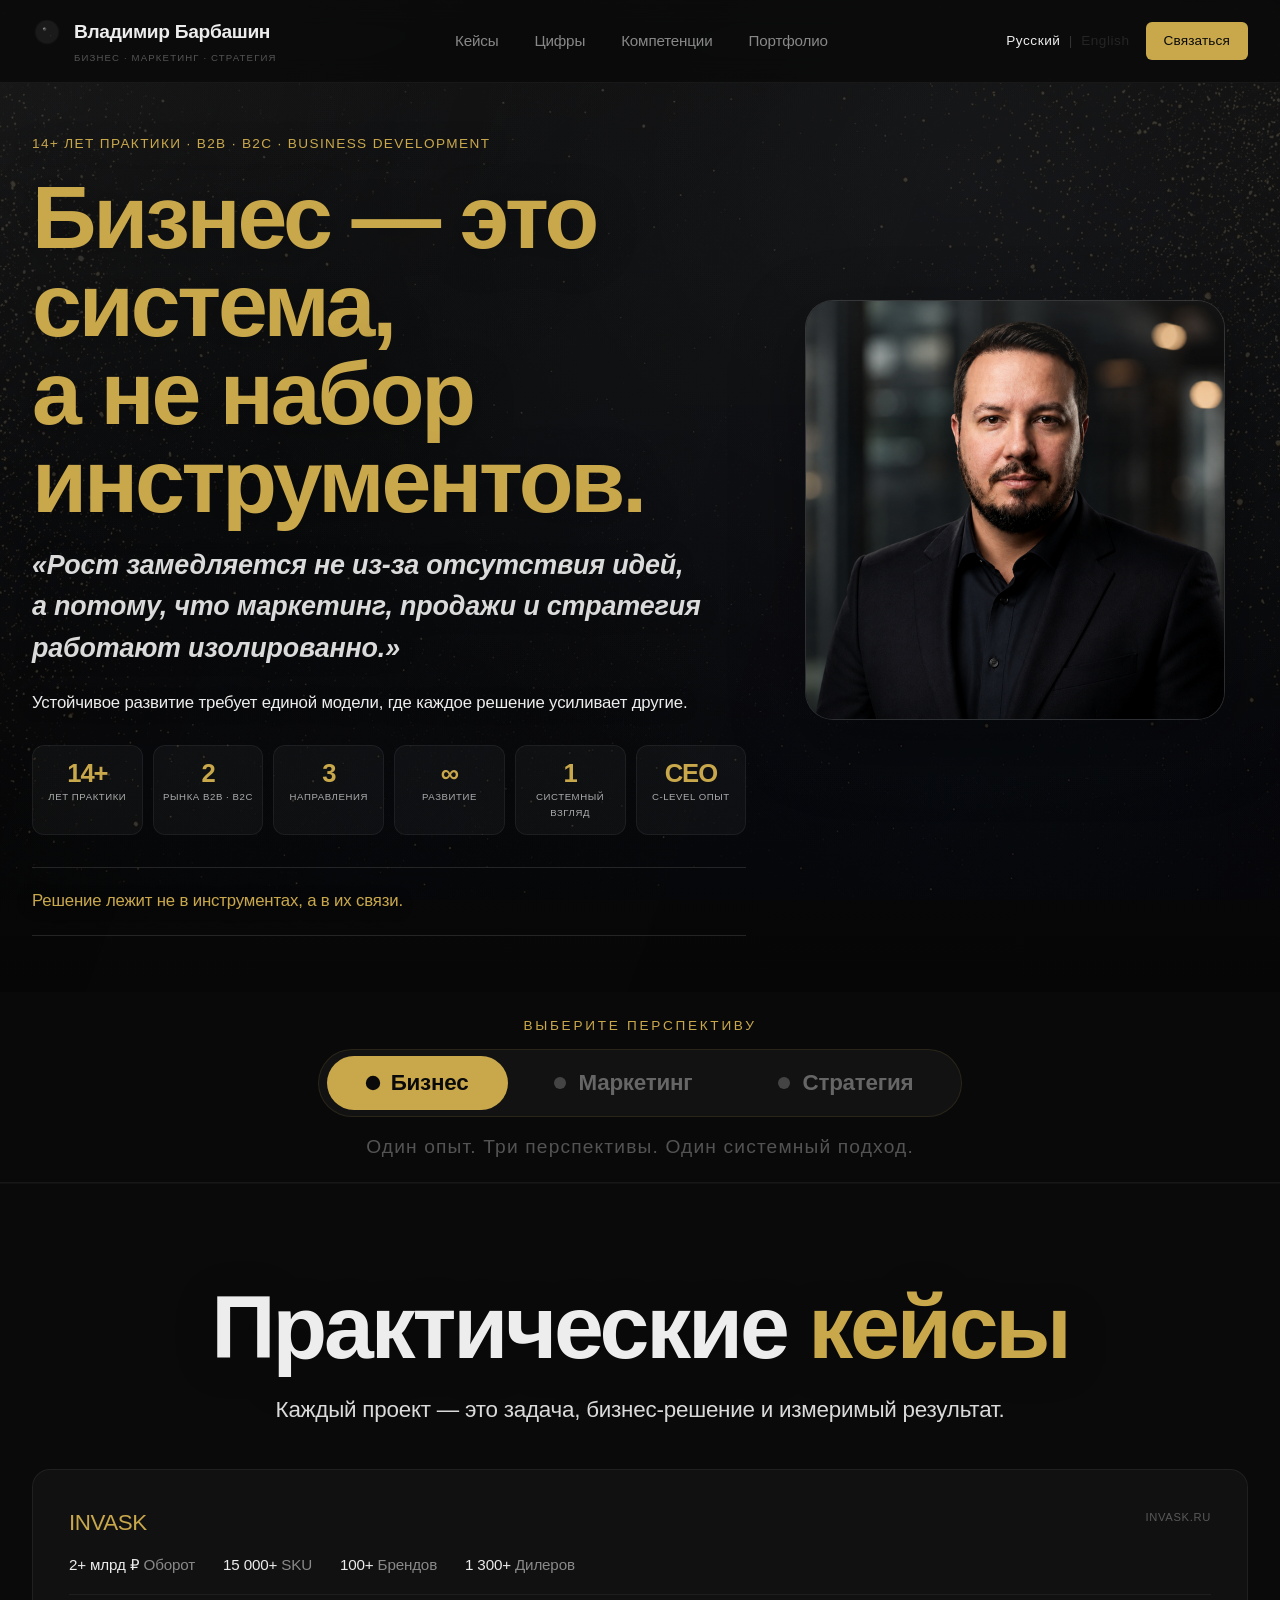
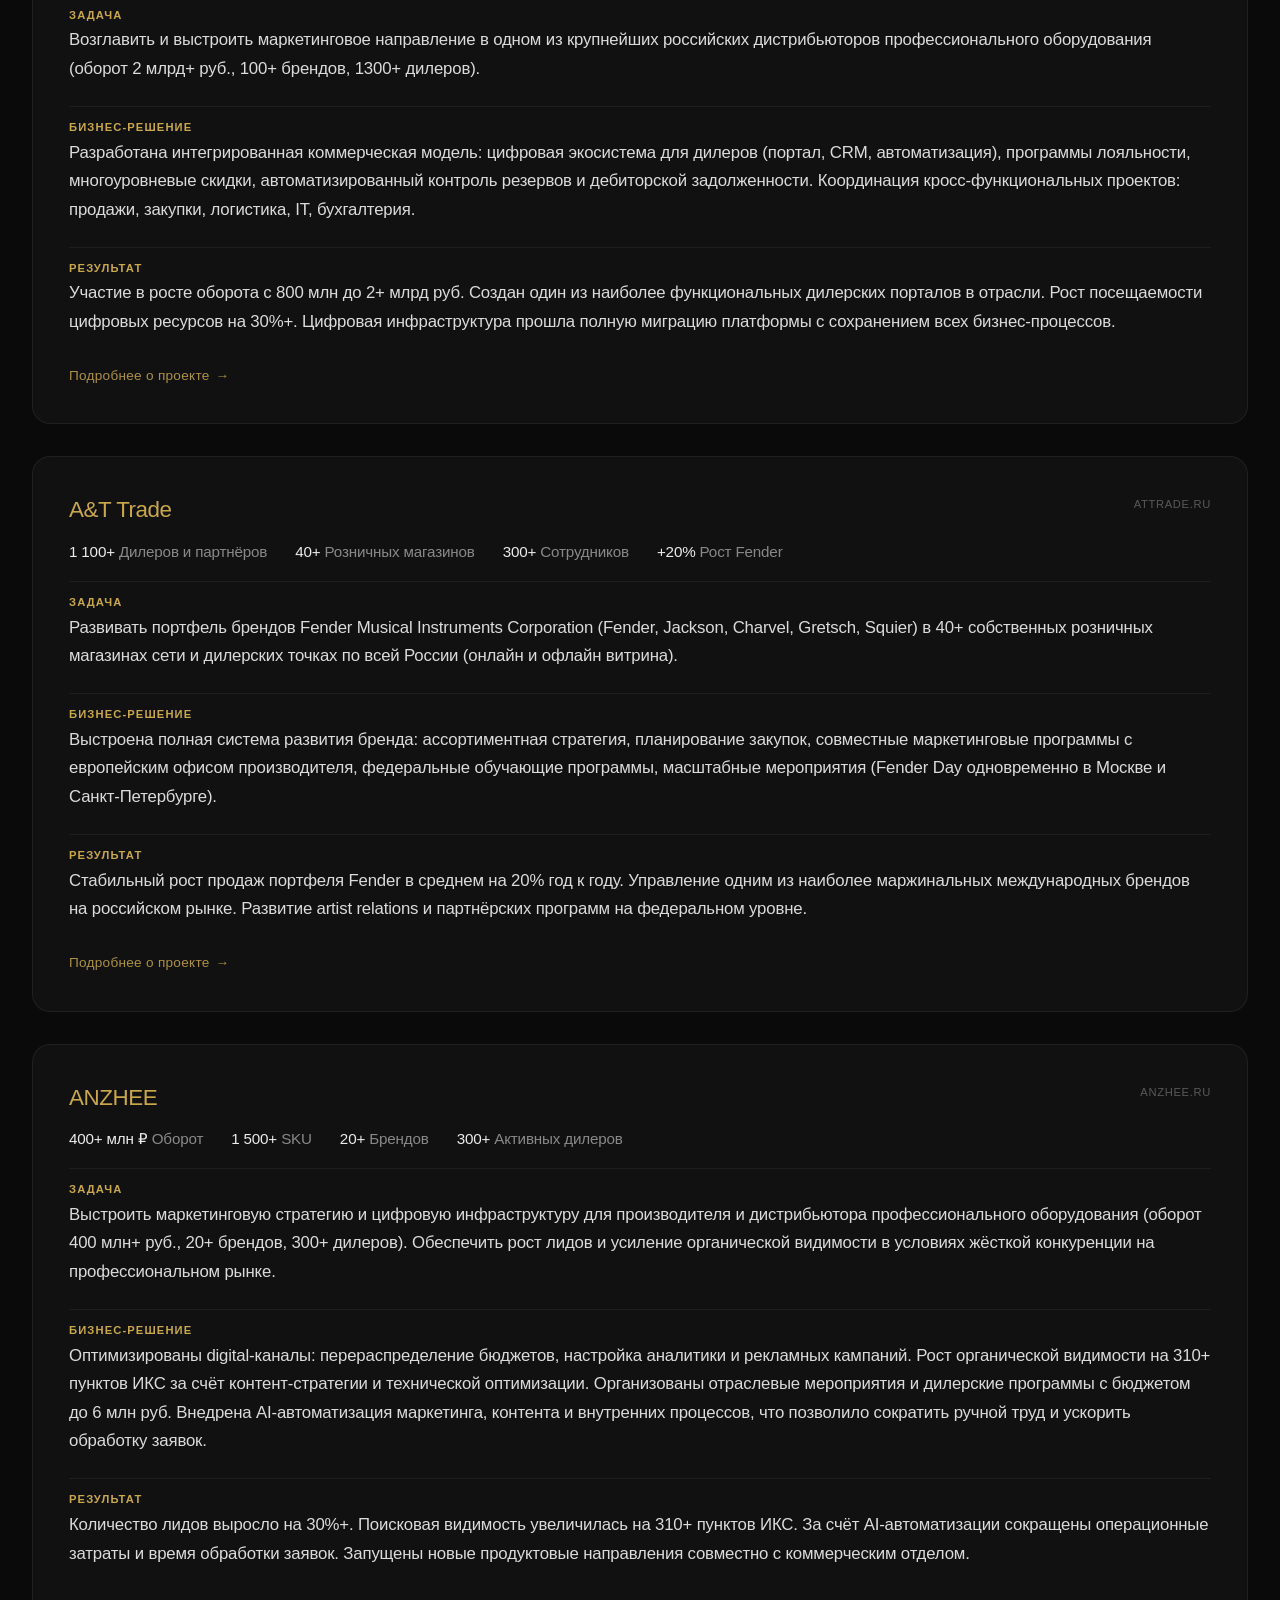
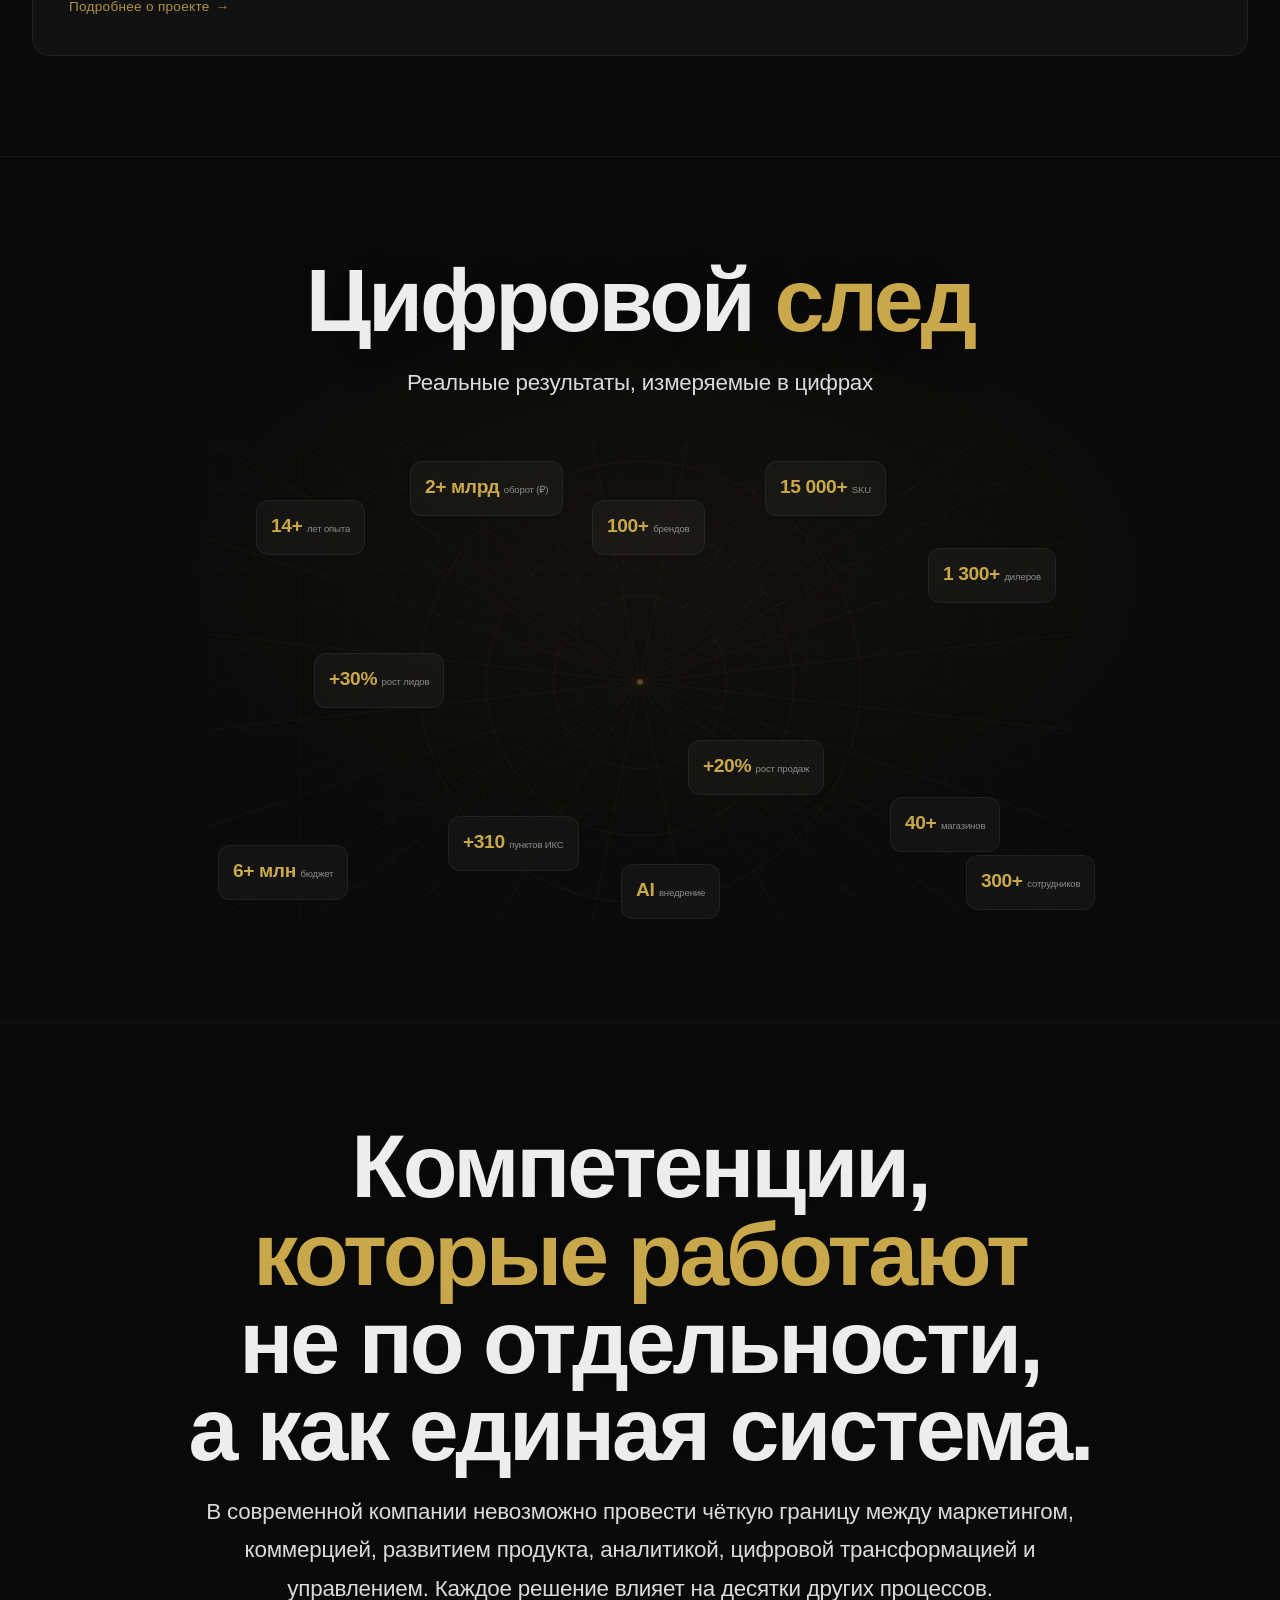
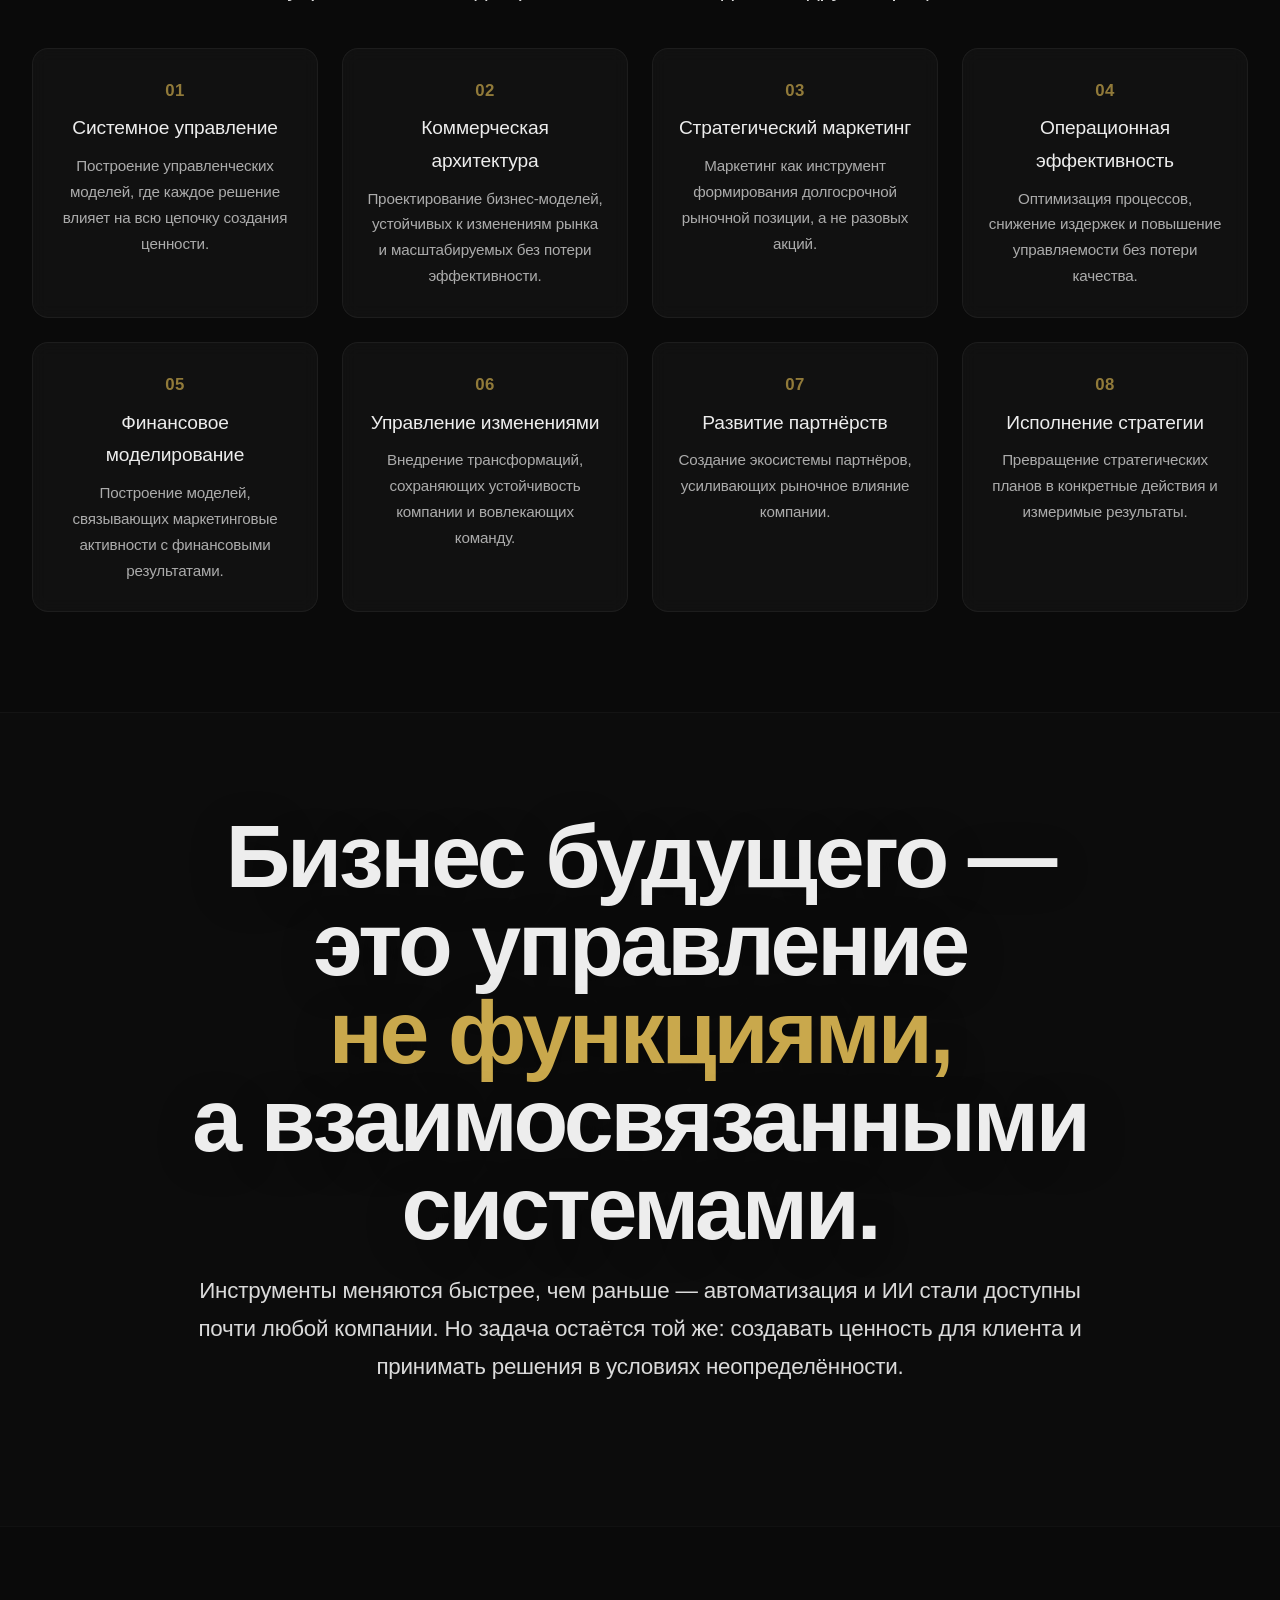
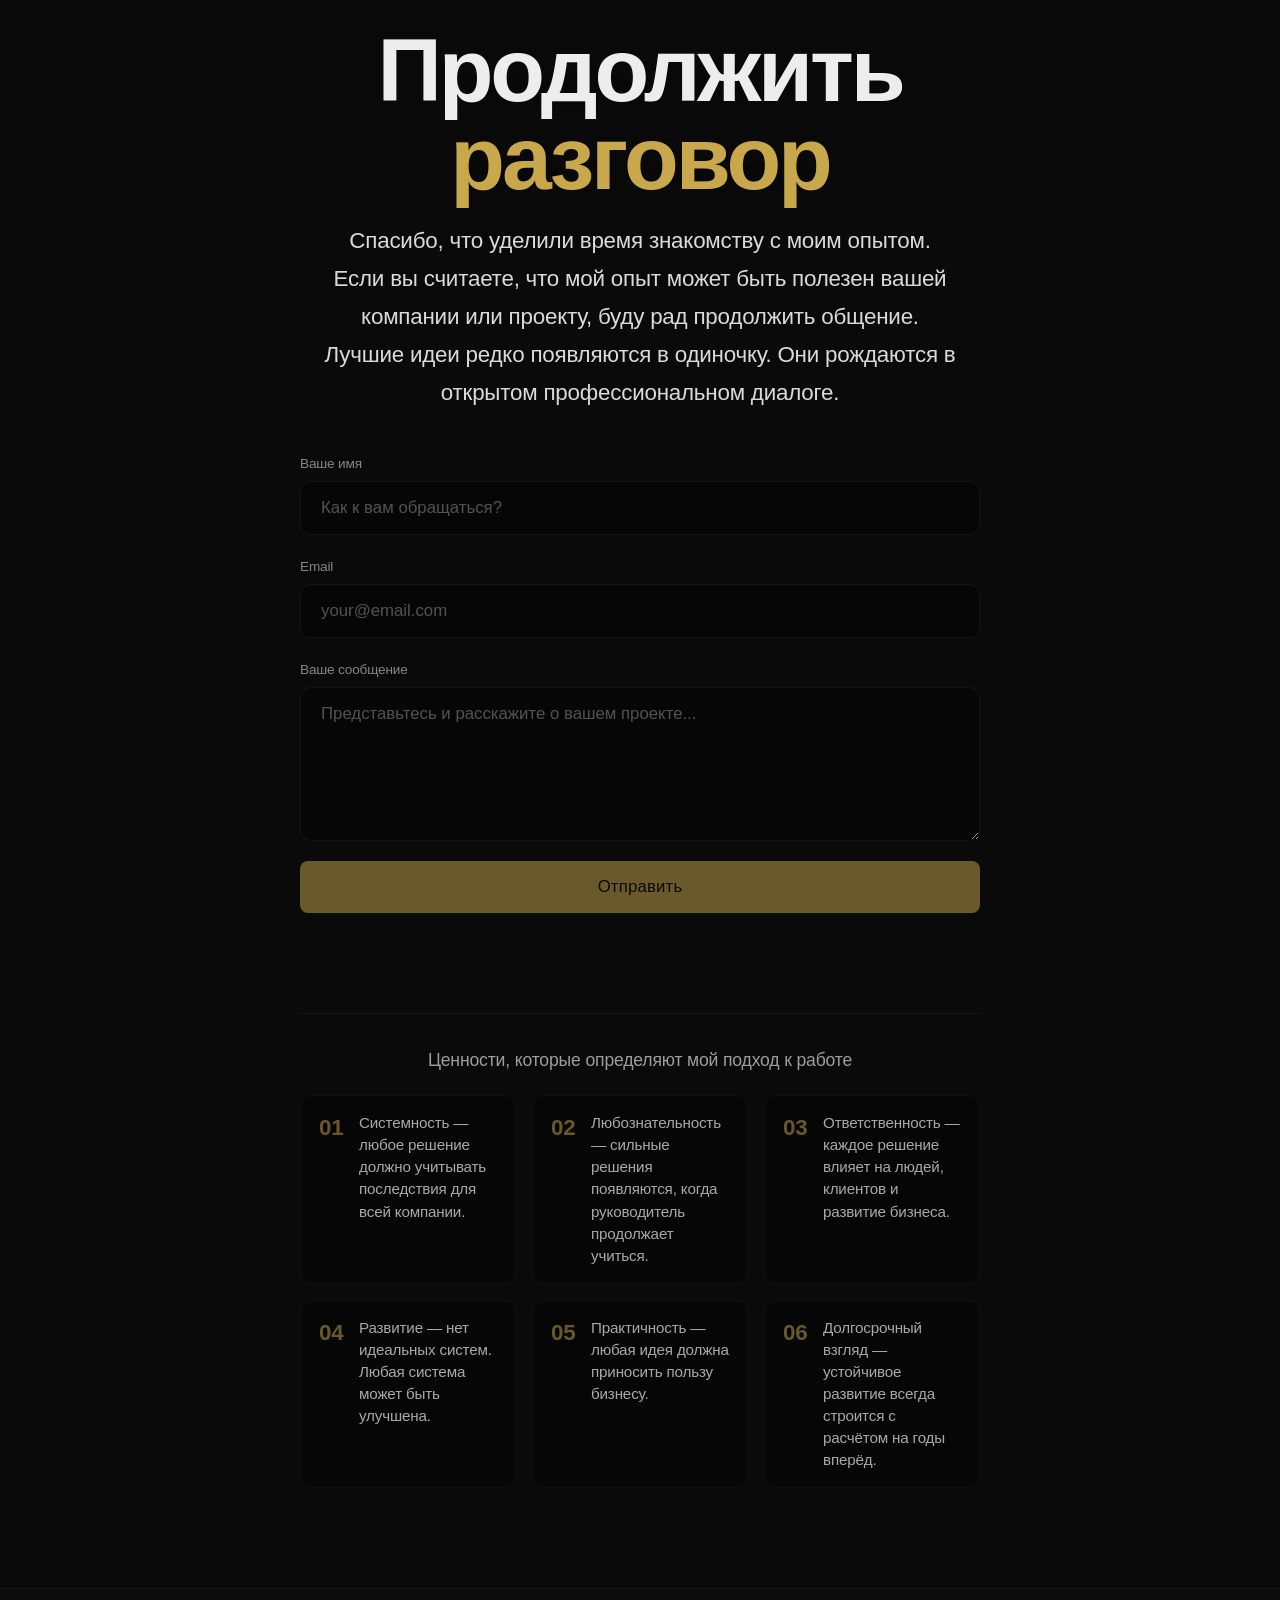
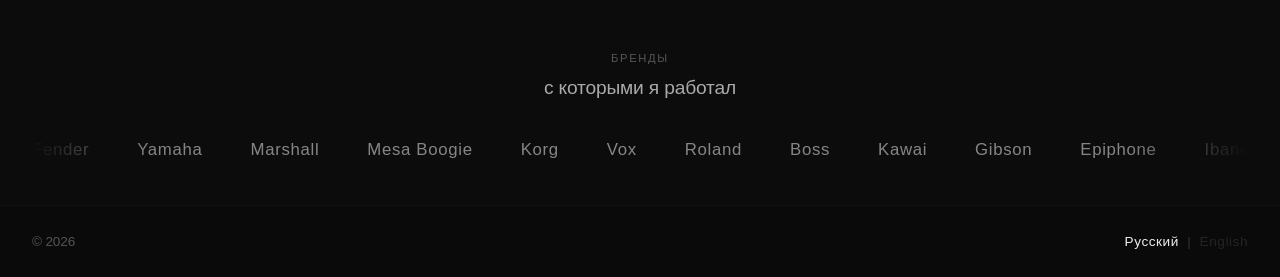
==== index.html @ 9bfa2daf "Update index.html" ====
<!DOCTYPE html>
<html lang="ru">
<head>
  <meta charset="UTF-8">
  <meta name="viewport" content="width=device-width, initial-scale=1.0">

  <!-- ===== TITLE ===== -->
  <title>Владимир Барбашин — Executive Casebook | Бизнес, Маркетинг, Стратегия</title>
  <meta name="description" content="Владимир Барбашин — Executive Casebook. 14+ лет практики в B2B и B2C маркетинге. Системный подход к развитию бизнеса. Реальные кейсы и измеримые результаты." />
  <meta name="keywords" content="Владимир Барбашин, Executive Casebook, бизнес, маркетинг, стратегия, B2B, B2C, кейсы, системный подход, развитие бизнеса, портфолио, управление" />
  <link rel="canonical" href="https://latters8.github.io/executivecasebook/" />

  <!-- ===== FAVICON ===== -->
  <link rel="icon" href="assets/favicon.svg" type="image/svg+xml" />
  <link rel="apple-touch-icon" href="assets/favicon.svg" />

  <!-- ===== OPEN GRAPH / SOCIAL MEDIA ===== -->
  <meta property="og:title" content="Владимир Барбашин — Executive Casebook" />
  <meta property="og:description" content="Бизнес, маркетинг, стратегия. 14+ лет практики. Системный подход к развитию компаний." />
  <meta property="og:url" content="https://latters8.github.io/executivecasebook/" />
  <meta property="og:type" content="website" />
  <meta property="og:image" content="https://latters8.github.io/executivecasebook/assets/og-image.PNG" />
  <meta property="og:image:width" content="1200" />
  <meta property="og:image:height" content="630" />
  <meta property="og:locale" content="ru_RU" />
  <meta property="og:site_name" content="Владимир Барбашин — Executive Casebook" />

  <!-- ===== TWITTER CARDS ===== -->
  <meta name="twitter:card" content="summary_large_image" />
  <meta name="twitter:title" content="Владимир Барбашин — Executive Casebook" />
  <meta name="twitter:description" content="Бизнес, маркетинг, стратегия. 14+ лет практики." />
  <meta name="twitter:image" content="https://latters8.github.io/executivecasebook/assets/og-image.PNG" />

  <!-- ===== STYLES ===== -->
  <link rel="stylesheet" href="styles.css">

  <!-- ===== PRELOAD КРИТИЧЕСКИХ РЕСУРСОВ ===== -->
  <!-- Шрифты Inter (основной шрифт) -->
  <link rel="preload" href="assets/fonts/Inter-Regular.woff2" as="font" type="font/woff2" crossorigin>
  <link rel="preload" href="assets/fonts/Inter-Medium.woff2" as="font" type="font/woff2" crossorigin>
  <link rel="preload" href="assets/fonts/Inter-SemiBold.woff2" as="font" type="font/woff2" crossorigin>
  <link rel="preload" href="assets/fonts/Inter-Bold.woff2" as="font" type="font/woff2" crossorigin>

  <!-- Шрифты Manrope (акцентный шрифт) -->
  <link rel="preload" href="assets/fonts/Manrope-Regular.woff2" as="font" type="font/woff2" crossorigin>
  <link rel="preload" href="assets/fonts/Manrope-Medium.woff2" as="font" type="font/woff2" crossorigin>
  <link rel="preload" href="assets/fonts/Manrope-SemiBold.woff2" as="font" type="font/woff2" crossorigin>

  <!-- LCP-изображение (портрет в прелоадере и hero) -->
  <link rel="preload" href="assets/picture.webp" as="image" fetchpriority="high">

  <!-- Основной CSS -->
  <link rel="preload" href="styles.css" as="style">

  <!-- ===== СТОРОННИЕ СЕРВИСЫ (preconnect после критических ресурсов) ===== -->
  <link rel="preconnect" href="https://mc.yandex.ru">
  <link rel="preconnect" href="https://mc.yandex.com">

  <!-- ===== DNS-PREFETCH (fallback для старых браузеров) ===== -->
  <link rel="dns-prefetch" href="https://mc.yandex.ru">
  <link rel="dns-prefetch" href="https://mc.yandex.com">

  <!-- ===== YANDEX METRIKA ===== -->
  <script type="text/javascript">
    (function(m,e,t,r,i,k,a){
        m[i]=m[i]||function(){(m[i].a=m[i].a||[]).push(arguments)};
        m[i].l=1*new Date();
        for (var j = 0; j < document.scripts.length; j++) {if (document.scripts[j].src === r) { return; }}
        k=e.createElement(t),a=e.getElementsByTagName(t)[0],k.async=1,k.src=r,a.parentNode.insertBefore(k,a)
    })(window, document,'script','https://mc.yandex.ru/metrika/tag.js?id=110237689', 'ym');

    ym(110237689, 'init', {ssr:true, webvisor:true, clickmap:true, ecommerce:"dataLayer", referrer: document.referrer, url: location.href, accurateTrackBounce:true, trackLinks:true});
  </script>
  <noscript><div><img src="https://mc.yandex.ru/watch/110237689" style="position:absolute; left:-9999px;" alt="" /></div></noscript>
  <!-- /Yandex.Metrika counter -->

  <style>
    body {
      background-image: 
        linear-gradient(180deg, rgba(10,10,10,0.82) 0%, rgba(10,10,10,0.78) 100%),
        url('assets/background-2560.webp');
      background-size: cover;
      background-position: center;
      background-attachment: fixed;
      background-repeat: no-repeat;
    }
    @media (min-width: 2561px) {
      body {
        background-image: 
          linear-gradient(180deg, rgba(10,10,10,0.82) 0%, rgba(10,10,10,0.78) 100%),
          url('assets/background-3840.webp');
      }
    }
    @media (max-width: 768px) {
      body {
        background-attachment: scroll;
      }
    }


    /* ══════════════════════════════════════
       PRELOADER — РУСИФИЦИРОВАННАЯ ВЕРСИЯ (ОПТИМИЗИРОВАННАЯ)
    ══════════════════════════════════════ */
    #preloader {
      position: fixed;
      inset: 0;
      z-index: 99999;
      background: #09101B;
      display: flex;
      align-items: center;
      justify-content: center;
      overflow: hidden;
      font-family: 'Inter', sans-serif;
      transition: opacity 0.9s cubic-bezier(0.4,0,0.2,1), visibility 0.9s;
      will-change: transform, opacity;
    }
    #preloader.pl-hidden {
      opacity: 0;
      visibility: hidden;
      pointer-events: none;
    }

    /* Canvas */
    #pl-stars {
      position: absolute; inset: 0;
      z-index: 0; pointer-events: none;
    }

    /* Ambient */
    #pl-ambient {
      position: absolute; inset: 0; z-index: 1; pointer-events: none;
      background: radial-gradient(ellipse 60% 50% at 52% 48%, rgba(212,175,55,0.05) 0%, transparent 70%);
      animation: plAmbient 10s ease-in-out infinite;
    }
    @keyframes plAmbient {
      0%,100%{ opacity:0.6; transform:scale(1); }
      50%    { opacity:1;   transform:scale(1.08); }
    }

    /* Vignette */
    #pl-vignette {
      position: absolute; inset: 0; z-index: 2; pointer-events: none;
      background: radial-gradient(ellipse 75% 75% at 50% 50%, transparent 38%, rgba(9,16,27,0.88) 100%);
    }

    /* ── Portrait ── */
    #pl-scene {
      position: absolute; inset: 0; z-index: 3;
      display: flex; align-items: center; justify-content: center;
      animation: plCamPush 10s ease-in-out infinite;
      transform-origin: center;
    }
    @keyframes plCamPush {
      0%,100%{ transform:scale(1.00); }
      50%    { transform:scale(1.025); }
    }

    #pl-portrait-wrap {
      position: relative;
      width: min(36vw, 400px);
      animation: plPortraitIn 0.6s cubic-bezier(0.22,1,0.36,1) forwards;
      opacity: 0;
    }
    @keyframes plPortraitIn {
      0%  { opacity:0; filter:brightness(0); }
      40% { opacity:0.5; filter:brightness(0.5); }
      100%{ opacity:1; filter:brightness(1); }
    }

    #pl-glow {
      position: absolute; inset: -30px;
      border-radius: 50%;
      background: radial-gradient(ellipse at center, rgba(212,175,55,0.13) 0%, transparent 70%);
      animation: plGlowPulse 5s ease-in-out infinite;
      pointer-events: none;
    }
    @keyframes plGlowPulse {
      0%,100%{ opacity:0.6; } 50%{ opacity:1; }
    }

    #pl-ring {
      position: absolute; inset: -5px;
      border-radius: 50%;
      border: 1px solid rgba(212,175,55,0.2);
      animation: plRingRot 30s linear infinite;
      pointer-events: none;
    }
    #pl-ring::before {
      content:'';
      position:absolute; top:-2px; left:28%; width:44%; height:2px;
      background:linear-gradient(90deg, transparent, #D4AF37, transparent);
      border-radius:2px;
    }
    @keyframes plRingRot { from{transform:rotate(0deg);} to{transform:rotate(360deg);} }

    #pl-portrait {
      width: 100%;
      height: 100%;
      object-fit: cover;
      object-position: top;
      border-radius: 50%;
      display: block;
      box-shadow: 0 0 0 1px rgba(212,175,55,0.12), 0 40px 120px rgba(9,16,27,0.95);
      filter: contrast(1.03) saturate(0.92);
    }

    /* ── Panels (ОПТИМИЗИРОВАННЫЕ) ── */
    #pl-panels {
      position: absolute; inset: 0; z-index: 5; pointer-events: none;
    }
    .pl-panel {
      position: absolute;
      background: rgba(15,25,40,0.55);
      backdrop-filter: blur(14px);
      border: 1px solid rgba(212,175,55,0.13);
      border-radius: 10px;
      padding: clamp(10px,1.3vw,18px) clamp(14px,1.8vw,26px);
      display: flex; flex-direction: column; gap: 3px;
      opacity: 0;
      box-shadow: 0 0 0 1px rgba(212,175,55,0.04) inset, 0 12px 40px rgba(0,0,0,0.5);
      animation: plPanelFloat 10s ease-in-out infinite;
    }
    @keyframes plPanelFloat {
      0%   { opacity:0; transform:scale(0.96); }
      30%  { opacity:1; transform:scale(1); }
      95%  { opacity:1; transform:scale(1); }
      100% { opacity:0; transform:scale(1); }
    }

    /* Расположение панелей с ускоренными задержками */
    .pl-p1{ left:4%;  top:18%; --fx:-6px; --fy:-4px; animation-delay:0s; }
    .pl-p2{ left:3%;  top:45%; --fx:-5px; --fy: 6px; animation-delay:0.2s; }
    .pl-p3{ right:4%; top:18%; --fx: 6px; --fy:-5px; animation-delay:0.1s; }
    .pl-p4{ right:3%; top:45%; --fx: 5px; --fy: 7px; animation-delay:0.3s; }
    .pl-p5{ left:50%; top:5%;  transform:translateX(-50%); --fx:0px; --fy:-5px; animation-delay:0.15s; min-width:clamp(200px,28vw,360px); text-align:center; }
    .pl-p6{ left:4%;  top:74%; --fx:-6px; --fy:4px; animation-delay:0.4s; }
    .pl-p7{ right:4%; top:72%; --fx:6px; --fy:5px; animation-delay:0.45s; }
    .pl-p8{ left:50%; top:88%; transform:translateX(-50%); --fx:0px; --fy:0px; animation-delay:0.5s; min-width:clamp(160px,24vw,300px); text-align:center; }

    .pl-label { font-size:clamp(0.4rem,0.6vw,0.52rem); letter-spacing:0.3em; text-transform:uppercase; color:#D4AF37; font-weight:500; }
    .pl-value { font-size:clamp(1rem,1.7vw,1.5rem); font-weight:200; color:#F3F4F6; letter-spacing:0.03em; line-height:1.1; }
    .pl-gold  { color:#D4AF37; font-weight:400; }
    .pl-sub   { font-size:clamp(0.38rem,0.55vw,0.5rem); letter-spacing:0.2em; text-transform:uppercase; color:rgba(212,175,55,0.5); }
    .pl-bar   { width:100%; height:2px; background:rgba(212,175,55,0.1); border-radius:2px; margin-top:6px; overflow:hidden; }
    .pl-bar-fill { height:100%; background:linear-gradient(90deg,#D4AF37,rgba(212,175,55,0.3)); border-radius:2px; width:0%; transition:width 1.8s cubic-bezier(0.16,1,0.3,1); }

    /* ── Text ── */
    #pl-text {
      position: absolute; inset: 0; z-index: 6; pointer-events: none;
      display: flex; flex-direction: column; align-items: center; justify-content: flex-end;
      padding-bottom: 9vh;
    }
    #pl-name {
      font-family:'Inter', sans-serif;
      font-size: clamp(1.6rem,3.4vw,3.2rem);
      font-weight: 300; letter-spacing: 0.22em; text-transform: uppercase;
      color: #F3F4F6; position: absolute; bottom: 21vh; white-space: nowrap;
      text-shadow: 0 2px 40px rgba(212,175,55,0.22);
      animation: plS1Text 10s ease-in-out infinite;
    }
    #pl-title {
      font-size: clamp(0.6rem,1vw,0.84rem); letter-spacing: 0.4em; text-transform: uppercase;
      color: #D4AF37; position: absolute; bottom: 17.2vh; white-space: nowrap;
      animation: plS1Text 10s ease-in-out infinite;
      animation-delay:0s;
    }
    #pl-tags {
      font-size: clamp(0.5rem,0.78vw,0.68rem); letter-spacing: 0.28em; text-transform: uppercase;
      color: rgba(243,244,246,0.38); position: absolute; bottom: 14.8vh; white-space: nowrap;
      animation: plS1Text 10s ease-in-out infinite;
      animation-delay:0s;
    }
    @keyframes plS1Text {
      0%      { opacity:0; transform:translateY(10px); }
      8%,22%  { opacity:1; transform:translateY(0); }
      30%     { opacity:0; }
      100%    { opacity:0; }
    }
    #pl-headline {
      font-family:'Inter', sans-serif;
      font-size: clamp(1rem,2vw,1.8rem); font-weight:300;
      letter-spacing:0.08em; color:#F3F4F6;
      text-align:center; line-height:1.5; position:absolute; bottom:14.5vh;
      text-shadow:0 2px 40px rgba(212,175,55,0.18);
      animation: plS2Text 10s ease-in-out infinite;
    }
    #pl-headline em { font-style:normal; color:#D4AF37; font-weight:500; }
    @keyframes plS2Text {
      0%,68%  { opacity:0; transform:translateY(10px); }
      76%,92% { opacity:1; transform:translateY(0); }
      100%    { opacity:0; }
    }

    /* ── SVG Lines ── */
    #pl-lines {
      position:absolute; inset:0; width:100%; height:100%;
      pointer-events:none; z-index:4;
      animation: plLinesFade 10s ease-in-out infinite;
    }
    @keyframes plLinesFade {
      0%,33%{ opacity:0; } 42%,63%{ opacity:1; } 71%{ opacity:0; } 100%{ opacity:0; }
    }
    .pl-line {
      stroke:rgba(212,175,55,0.18); stroke-width:0.5; fill:none;
      stroke-dasharray:4 9;
      animation:plLineDash 3.5s linear infinite;
    }
    @keyframes plLineDash { from{stroke-dashoffset:0;} to{stroke-dashoffset:-52;} }

    /* ── Skip button ── */
    #pl-skip {
      position:absolute; bottom:3.5%; right:3.5%; z-index:10;
      background:rgba(15,25,40,0.6); backdrop-filter:blur(10px);
      border:1px solid rgba(212,175,55,0.2); border-radius:6px;
      color:rgba(243,244,246,0.55); font-size:clamp(0.55rem,0.75vw,0.68rem);
      letter-spacing:0.25em; text-transform:uppercase; cursor:pointer;
      padding:8px 16px; font-family:inherit;
      transition:all 0.25s;
      animation: plSkipIn 1.5s ease forwards; opacity:0;
    }
    #pl-skip span { color:#D4AF37; margin-left:2px; }
    #pl-skip:hover { border-color:rgba(212,175,55,0.5); color:#F3F4F6; }
    @keyframes plSkipIn { 0%{opacity:0;} 100%{opacity:1;} }

    /* ── Progress ── */
    #pl-progress {
      position:absolute; bottom:0; left:0; right:0; height:2px;
      background:rgba(212,175,55,0.08); z-index:10;
    }
    #pl-progress-fill {
      height:100%;
      background:linear-gradient(90deg,#D4AF37,rgba(212,175,55,0.4));
      width:0%; transition:width 0.1s linear;
    }

    /* body lock while preloader active */
    body.pl-active { overflow: hidden; }

    @keyframes ambientPulse {
      0%, 100% { opacity: 0.6; transform: scale(1); }
      50% { opacity: 1.0; transform: scale(1.08); }
    }

    /* ══════════════════════════════════════
       ПОРТФОЛИО — НОВЫЙ РАЗДЕЛ
    ══════════════════════════════════════ */
    .portfolio-section {
      padding: 4rem 0 5rem;
      position: relative;
      min-height: 700px;
    }
    .portfolio-filters {
      display: flex;
      flex-wrap: wrap;
      gap: 0.8rem;
      justify-content: center;
      margin-bottom: 3rem;
    }
    .portfolio-filter-btn {
      background: rgba(255,255,255,0.04);
      border: 1px solid rgba(255,255,255,0.08);
      color: rgba(255,255,255,0.6);
      padding: 0.6rem 1.6rem;
      border-radius: 40px;
      font-family: inherit;
      font-size: 0.85rem;
      cursor: pointer;
      transition: all 0.3s ease;
      letter-spacing: 0.02em;
    }
    .portfolio-filter-btn:hover {
      background: rgba(255,255,255,0.08);
      border-color: var(--accent, #C9A84C);
      color: #fff;
    }
    .portfolio-filter-btn.active {
      background: rgba(255,255,255,0.1);
      border-color: var(--accent, #C9A84C);
      color: var(--accent, #C9A84C);
      box-shadow: 0 0 30px var(--accent-glow, rgba(201,168,76,0.06));
    }

    .portfolio-grid {
      display: grid;
      grid-template-columns: repeat(auto-fill, minmax(340px, 1fr));
      gap: 2rem;
      min-height: 450px;
    }

    .portfolio-card {
      background: rgba(255,255,255,0.02);
      border: 1px solid rgba(255,255,255,0.05);
      border-radius: 16px;
      overflow: hidden;
      transition: all 0.4s cubic-bezier(0.22,1,0.36,1);
      cursor: pointer;
      position: relative;
    }
    .portfolio-card:hover {
      transform: translateY(-6px);
      border-color: var(--accent, rgba(201,168,76,0.2));
      box-shadow: 0 20px 60px rgba(0,0,0,0.4);
    }
    .portfolio-card__thumb {
      aspect-ratio: 16/9;
      background: rgba(255,255,255,0.03);
      overflow: hidden;
      position: relative;
    }
    .portfolio-card__thumb img {
      width: 100%;
      height: 100%;
      object-fit: cover;
      transition: transform 0.6s ease;
    }
    .portfolio-card:hover .portfolio-card__thumb img {
      transform: scale(1.03);
    }
    .portfolio-card__thumb .placeholder {
      width: 100%;
      height: 100%;
      display: flex;
      align-items: center;
      justify-content: center;
      background: linear-gradient(135deg, rgba(255,255,255,0.03), rgba(255,255,255,0.01));
      color: rgba(255,255,255,0.15);
      font-size: 0.85rem;
      letter-spacing: 0.05em;
    }
    .portfolio-card__body {
      padding: 1.5rem 1.8rem 1.8rem;
    }
    .portfolio-card__tag {
      display: inline-block;
      font-size: 0.6rem;
      letter-spacing: 0.15em;
      text-transform: uppercase;
      color: var(--accent, #D4AF37);
      background: rgba(255,255,255,0.05);
      padding: 0.2rem 0.9rem;
      border-radius: 20px;
      margin-bottom: 0.7rem;
      border: 1px solid rgba(255,255,255,0.06);
    }
    .portfolio-card__title {
      font-size: 1.25rem;
      font-weight: 500;
      color: #F3F4F6;
      margin-bottom: 0.5rem;
      letter-spacing: -0.01em;
    }
    .portfolio-card__desc {
      font-size: 0.9rem;
      color: rgba(255,255,255,0.55);
      line-height: 1.5;
      margin-bottom: 0.8rem;
    }
    .portfolio-card__meta {
      display: flex;
      gap: 1.2rem;
      font-size: 0.75rem;
      color: rgba(255,255,255,0.3);
      letter-spacing: 0.03em;
    }
    .portfolio-card__meta span {
      display: flex;
      align-items: center;
      gap: 0.4rem;
    }

   /* ── Modal ── */
.portfolio-modal {
  position: fixed;
  inset: 0;
  z-index: 9999;
  background: rgba(9,16,27,0.92);
  backdrop-filter: blur(20px);
  display: none;
  align-items: center;
  justify-content: center;
  padding: 2rem;
  animation: modalFadeIn 0.4s cubic-bezier(0.22,1,0.36,1);
}
.portfolio-modal.open {
  display: flex;
}
@keyframes modalFadeIn {
  0% { opacity:0; transform:scale(0.96); }
  100% { opacity:1; transform:scale(1); }
}
.portfolio-modal__inner {
  max-width: 900px;
  width: 100%;
  max-height: 90vh;
  overflow-y: auto;
  background: rgba(20,30,50,0.8);
  border: 1px solid var(--accent-border, rgba(201,168,76,0.1));
  border-radius: 24px;
  padding: 2.5rem 3rem;
  position: relative;
  box-shadow: 0 40px 120px rgba(0,0,0,0.8);
}
.portfolio-modal__close {
  position: sticky;
  top: 0;
  float: right;
  background: none;
  border: none;
  color: rgba(255,255,255,0.4);
  font-size: 2rem;
  cursor: pointer;
  transition: all 0.3s;
  line-height: 1;
  padding: 0 0.3rem;
  z-index: 2;
}
.portfolio-modal__close:hover {
  color: #fff;
  transform: rotate(90deg);
}
.portfolio-modal__title {
  font-size: 1.8rem;
  font-weight: 500;
  color: #F3F4F6;
  margin-bottom: 0.4rem;
  letter-spacing: -0.02em;
}
.portfolio-modal__sub {
  font-size: 1rem;
  color: rgba(255,255,255,0.5);
  margin-bottom: 1.5rem;
}
.portfolio-modal__body {
  color: rgba(255,255,255,0.7);
  line-height: 1.7;
}
.portfolio-modal__body p {
  margin-bottom: 1rem;
}
.portfolio-modal__body strong {
  color: var(--accent, #D4AF37);
  font-weight: 500;
}
.portfolio-modal__body a {
  color: var(--accent, #D4AF37);
  text-decoration: underline;
  text-underline-offset: 2px;
  transition: color 0.3s ease;
}
.portfolio-modal__body a:hover {
  opacity: 0.8;
}
.portfolio-modal__images {
  display: grid;
  grid-template-columns: 1fr 1fr;
  gap: 1rem;
  margin: 1.5rem 0;
}
.portfolio-modal__images img {
  width: 100%;
  aspect-ratio: 16/10;
  object-fit: cover;
  border-radius: 12px;
  background: rgba(255,255,255,0.03);
  border: 1px solid rgba(255,255,255,0.04);
}
.portfolio-modal__achievements {
  display: grid;
  grid-template-columns: repeat(auto-fit, minmax(140px, 1fr));
  gap: 1rem;
  margin: 1.5rem 0;
  padding: 1.5rem;
  background: rgba(255,255,255,0.03);
  border-radius: 16px;
  border: 1px solid var(--accent-border, rgba(201,168,76,0.06));
}
.portfolio-modal__achievement {
  text-align: center;
}
.portfolio-modal__achievement .number {
  font-size: 1.6rem;
  font-weight: 600;
  color: var(--accent, #D4AF37);
  display: block;
}
.portfolio-modal__achievement .label {
  font-size: 0.75rem;
  color: rgba(255,255,255,0.4);
  letter-spacing: 0.05em;
}

    @media (max-width: 768px) {
      .portfolio-grid {
        grid-template-columns: 1fr;
        min-height: 600px;
      }
      .portfolio-modal__inner {
        padding: 1.5rem;
      }
      .portfolio-modal__images {
        grid-template-columns: 1fr;
      }
      .portfolio-modal__achievements {
        grid-template-columns: 1fr 1fr;
      }
      .portfolio-section {
        min-height: 800px;
      }
    }
  </style>

<!-- ============================================================
SCHEMA.ORG — СТРУКТУРИРОВАННЫЕ ДАННЫЕ ДЛЯ ПОИСКОВИКОВ
============================================================ -->
<script type="application/ld+json">
{
  "@context": "https://schema.org",
  "@type": "Person",
  "name": "Владимир Барбашин",
  "jobTitle": "Директор по маркетингу",
  "description": "14+ лет практики в B2B и B2C маркетинге. Системный подход к развитию бизнеса.",
  "url": "https://latters8.github.io/ExecutiveCasebook/",
  "image": "https://latters8.github.io/ExecutiveCasebook/assets/picture.webp",
  "sameAs": [
    "https://www.linkedin.com/in/ваш-профиль/",
    "https://t.me/ваш-телеграм"
  ],
  "worksFor": {
    "@type": "Organization",
    "name": "Владимир Барбашин — Executive Casebook"
  }
}
</script>

<script type="application/ld+json">
{
  "@context": "https://schema.org",
  "@type": "ItemList",
  "name": "Кейсы Владимира Барбашина",
  "description": "Реальные проекты в бизнесе, маркетинге и стратегии",
  "numberOfItems": 3,
  "itemListElement": [
    {
      "@type": "ListItem",
      "position": 1,
      "name": "INVASK — рост оборота с 800 млн до 2+ млрд ₽",
      "url": "https://latters8.github.io/ExecutiveCasebook/#cases"
    },
    {
      "@type": "ListItem",
      "position": 2,
      "name": "A&T Trade — рост бренда Fender на 20%",
      "url": "https://latters8.github.io/ExecutiveCasebook/#cases"
    },
    {
      "@type": "ListItem",
      "position": 3,
      "name": "ANZHEE — рост лидов на 30%+",
      "url": "https://latters8.github.io/ExecutiveCasebook/#cases"
    }
  ]
}
</script>
</head>
<body>


<!-- ════════════════════════════════════════════════════════════
PRELOADER / INTRO SCREEN — РУСИФИЦИРОВАННЫЙ
════════════════════════════════════════════════════════════ -->
<div id="preloader" aria-hidden="true">
  <canvas id="pl-stars"></canvas>
  <div id="pl-ambient"></div>
  <div id="pl-vignette"></div>

  <div id="pl-scene">
    <div id="pl-portrait-wrap">
      <div id="pl-glow"></div>
      <div id="pl-ring"></div>
      <img id="pl-portrait" src="assets/picture.webp" alt="Владимир Барбашин" decoding="async" width="420" height="620" fetchpriority="high">
    </div>
  </div>

  <!-- Стеклянные панели с данными из цифрового следа -->
  <div id="pl-panels">
    <!-- Панель 1: Опыт + Оборот -->
    <div class="pl-panel pl-p1">
      <span class="pl-label">Опыт</span>
      <span class="pl-value">14<span class="pl-gold">+</span> лет</span>
      <span class="pl-sub">практики</span>
      <div class="pl-bar"><div class="pl-bar-fill" style="--w:92%"></div></div>
    </div>
    <!-- Панель 2: Оборот + Бренды -->
    <div class="pl-panel pl-p2">
      <span class="pl-label">Оборот</span>
      <span class="pl-value">2<span class="pl-gold">+</span> млрд ₽</span>
      <span class="pl-sub">100+ брендов</span>
      <div class="pl-bar"><div class="pl-bar-fill" style="--w:85%"></div></div>
    </div>
    <!-- Панель 3: SKU + Дилеры -->
    <div class="pl-panel pl-p3">
      <span class="pl-label">Ассортимент</span>
      <span class="pl-value">15 000<span class="pl-gold">+</span> SKU</span>
      <span class="pl-sub">1 300+ дилеров</span>
      <div class="pl-bar"><div class="pl-bar-fill" style="--w:88%"></div></div>
    </div>
    <!-- Панель 4: Рост лидов + Продаж -->
    <div class="pl-panel pl-p4">
      <span class="pl-label">Рост</span>
      <span class="pl-value"><span class="pl-gold">+30%</span> лидов</span>
      <span class="pl-sub"><span class="pl-gold">+20%</span> продаж</span>
      <div class="pl-bar"><div class="pl-bar-fill" style="--w:78%"></div></div>
    </div>
    <!-- Панель 5: Центральная — ИКС + Магазины -->
    <div class="pl-panel pl-p5">
      <span class="pl-label">Масштаб</span>
      <span class="pl-value"><span class="pl-gold">Рост ИКС</span> сайтов</span>
      <span class="pl-sub">бюджет 6+ млн ₽</span>
      <div class="pl-bar"><div class="pl-bar-fill" style="--w:82%"></div></div>
    </div>
    <!-- Панель 6: Сотрудники + Бюджет -->
    <div class="pl-panel pl-p6">
      <span class="pl-label">Команда</span>
      <span class="pl-value">300<span class="pl-gold">+</span> сотрудников</span>
      <span class="pl-sub">40+ магазинов сети</span>
      <div class="pl-bar"><div class="pl-bar-fill" style="--w:80%"></div></div>
    </div>
    <!-- Панель 7: AI + Цифровизация -->
    <div class="pl-panel pl-p7">
      <span class="pl-label">Технологии</span>
      <span class="pl-value"><span class="pl-gold">AI</span> интеграции</span>
      <span class="pl-sub">автоматизация</span>
      <div class="pl-bar"><div class="pl-bar-fill" style="--w:75%"></div></div>
    </div>
    <!-- Панель 8: Стратегия -->
    <div class="pl-panel pl-p8">
      <span class="pl-label">Стратегия · Лидерство · Рост</span>
      <span class="pl-value" style="font-size:clamp(0.7rem,1vw,0.9rem);letter-spacing:0.1em;">Бренд · Аналитика · Системы</span>
    </div>
  </div>

  <!-- Текстовые слои -->
  <div id="pl-text">
    <div id="pl-name">Владимир Барбашин</div>
    <div id="pl-title">БИЗНЕС · МАРКЕТИНГ · СТРАТЕГИЯ</div>
    <div id="pl-tags">Цифровая стратегия · Масштабирование бизнеса · AI интеграции</div>
    <div id="pl-headline">Создаю маркетинговые <em>системы</em><br>которые масштабируют бизнес</div>
  </div>

  <!-- SVG линии -->
  <svg id="pl-lines" viewBox="0 0 1920 1080" preserveAspectRatio="xMidYMid slice">
    <line class="pl-line" x1="260" y1="300" x2="720" y2="520"/>
    <line class="pl-line" x1="240" y1="580" x2="700" y2="550" style="animation-delay:-1s"/>
    <line class="pl-line" x1="1660" y1="280" x2="1200" y2="510" style="animation-delay:-0.5s"/>
    <line class="pl-line" x1="1680" y1="570" x2="1220" y2="550" style="animation-delay:-1.5s"/>
    <line class="pl-line" x1="960"  y1="80"  x2="960"  y2="400" style="animation-delay:-2s"/>
  </svg>

  <!-- Кнопка пропуска -->
  <button id="pl-skip" aria-label="Пропустить заставку">Пропустить <span>›</span></button>

  <!-- Прогресс-бар -->
  <div id="pl-progress"><div id="pl-progress-fill"></div></div>
</div>

<!-- ════════════════════════════════════════════════════════════
HEADER
════════════════════════════════════════════════════════════ -->
<header class="header" id="header">
  <div class="container header__inner">
    <div class="header__left">
      <div class="logo">
        <span class="logo__icon">
          <svg viewBox="0 0 100 100" fill="none" xmlns="http://www.w3.org/2000/svg" width="30" height="30" aria-hidden="true">
            <circle cx="50" cy="50" r="42" fill="#111111"/>
            <circle cx="50" cy="50" r="38" fill="#1A1A1A"/>
            <circle cx="42" cy="40" r="6" fill="rgba(255,255,255,0.2)" filter="url(#blur)"/>
            <ellipse cx="40" cy="38" rx="4" ry="2" fill="rgba(255,255,255,0.35)" transform="rotate(-25,40,38)"/>
            <circle cx="62" cy="62" r="3" fill="rgba(255,255,255,0.06)"/>
            <defs>
              <filter id="blur"><feGaussianBlur stdDeviation="1.5"/></filter>
            </defs>
          </svg>
        </span>
        <span class="logo__text" id="logoText">Владимир Барбашин</span>
      </div>
      <div class="logo__sub" id="logoSub">Бизнес · Маркетинг · Стратегия</div>
    </div>

    <nav class="nav" id="nav" aria-label="Основное меню">
      <a href="#cases" id="navCases">Кейсы</a>
      <a href="#metrics" id="navMetrics">Цифры</a>
      <a href="#competencies" id="navCompetencies">Компетенции</a>
      <a href="#contact" id="navContact">Контакты</a>
    </nav>

    <div class="header__right">
      <div class="lang-switch" id="langSwitch" role="button" tabindex="0" aria-label="Переключить язык">
        <span class="lang-switch__active" id="langActive">РУ</span>
        <span class="lang-switch__sep">|</span>
        <span class="lang-switch__inactive" id="langInactive">EN</span>
      </div>
      <a href="#contact" class="btn btn--primary btn--small" id="headerContact">Связаться</a>
      <button class="burger" id="burger" aria-label="Меню" aria-expanded="false">
        <span></span><span></span><span></span>
      </button>
    </div>
  </div>
</header>

<!-- ════════════════════════════════════════════════════════════
HERO
════════════════════════════════════════════════════════════ -->
<section class="hero" id="hero">
  <div class="hero__bg-image" style="background-image: url('assets/hero-placeholder.svg');"></div>
  <div class="hero__bg"></div>
  <div class="container">
    <div class="hero__layout">
      <div class="hero__content">
        <div class="hero__tag" id="heroTag">14+ лет практики · B2B · B2C · Business Development</div>
        <h1 class="hero__title" id="heroTitle">
          Бизнес — это <span class="highlight">система</span>,<br>а не набор инструментов.
        </h1>
        <div class="hero__text" id="heroText">
          <p class="hero__text-lead">
            «Рост замедляется не из-за отсутствия идей.<br>
            А потому, что маркетинг, продажи и стратегия работают изолированно.»
          </p>
          <p>Устойчивое развитие требует единой модели, где каждое решение усиливает другие.</p>
          <p>Маркетинг — это не про инструменты. Это про понимание людей и их потребностей.</p>
        </div>

        <div class="hero-metrics" id="heroMetrics">
          <div class="hero-metric">
            <div class="hero-metric__number">14+</div>
            <div class="hero-metric__label" id="m1">лет практики</div>
          </div>
          <div class="hero-metric">
            <div class="hero-metric__number">2</div>
            <div class="hero-metric__label" id="m2">рынка B2B · B2C</div>
          </div>
          <div class="hero-metric">
            <div class="hero-metric__number">3</div>
            <div class="hero-metric__label" id="m3">направления</div>
          </div>
          <div class="hero-metric">
            <div class="hero-metric__number">∞</div>
            <div class="hero-metric__label" id="m4">развитие</div>
          </div>
          <div class="hero-metric">
            <div class="hero-metric__number">1</div>
            <div class="hero-metric__label" id="m5">системный взгляд</div>
          </div>
          <div class="hero-metric">
            <div class="hero-metric__number">CEO</div>
            <div class="hero-metric__label" id="m6">C-level опыт</div>
          </div>
        </div>

        <div class="hero__thought" id="heroThought">
          <p>Решение лежит не в инструментах, а в их связи.</p>
        </div>
      </div>

      <div class="hero__visual" aria-hidden="true">
        <div class="hero__photo-card">
          <img src="assets/picture.webp" alt="Владимир Барбашин" decoding="async" width="420" height="620" fetchpriority="high">
        </div>
      </div>
    </div>
  </div>
</section>

<!-- ════════════════════════════════════════════════════════════
PERSPECTIVE SWITCH
════════════════════════════════════════════════════════════ -->
<div class="perspective-switch-wrapper" id="perspectiveWrapper">
  <div class="container">
    <div class="perspective-switch__label pulse-text" id="perspectiveLabel">Выберите перспективу</div>
    <div class="perspective-switch" id="perspectiveSwitch" role="group" aria-label="Переключение перспектив">
      <button type="button" class="perspective-option active" data-perspective="business" id="pBusiness">
        <span class="dot"></span> <span id="pBusinessLabel">Бизнес</span>
      </button>
      <button type="button" class="perspective-option" data-perspective="marketing" id="pMarketing">
        <span class="dot"></span> <span id="pMarketingLabel">Маркетинг</span>
      </button>
      <button type="button" class="perspective-option" data-perspective="strategy" id="pStrategy">
        <span class="dot"></span> <span id="pStrategyLabel">Стратегия</span>
      </button>
    </div>
    <div class="perspective-switch__sub" id="perspectiveSub">Один опыт. Три перспективы. Один системный подход.</div>
  </div>
</div>

<!-- ════════════════════════════════════════════════════════════
CASES
════════════════════════════════════════════════════════════ -->
<section class="section" id="cases">
  <div class="section-bg" style="background-image: url('assets/cases-placeholder.svg'); opacity:0.05;"></div>
  <div class="container">
    <h2 class="section-title" id="casesTitle">Практические <span class="highlight">кейсы</span></h2>
    <div class="section-sub" id="casesSub">
      <p>Каждый проект — это задача, решение и результат. Принцип один: понять систему, изменить систему, получить устойчивый рост.</p>
    </div>
    <div id="casesContainer" class="perspective-content">
      <!-- заполняется из JS -->
    </div>
  </div>
</section>

<!-- ════════════════════════════════════════════════════════════
DIGITAL FOOTPRINT — С CANVAS-АНИМАЦИЕЙ
════════════════════════════════════════════════════════════ -->
<section class="section section--dark" id="metrics">
  <div class="section-bg" style="background-image: url('assets/metrics-placeholder.svg'); opacity:0.04;"></div>
  
  <!-- КОНТЕЙНЕР ДЛЯ CANVAS -->
  <div id="metrics-canvas-container" style="position:absolute;inset:0;z-index:0;pointer-events:none;overflow:hidden;background:#0A0A0A;">
    <canvas id="metrics-canvas" style="position:absolute;inset:0;width:100%;height:100%;display:block;"></canvas>
    <div style="position:absolute;inset:0;background:radial-gradient(ellipse 70% 70% at 50% 50%, transparent 40%, rgba(10,10,10,0.85) 100%);pointer-events:none;z-index:1;"></div>
    <div style="position:absolute;inset:0;background:radial-gradient(ellipse 60% 50% at 52% 48%, rgba(212,175,55,0.04) 0%, transparent 70%);pointer-events:none;z-index:1;animation:ambientPulse 10s ease-in-out infinite;"></div>
  </div>

  <div class="container" style="position:relative;z-index:2;">
    <h2 class="section-title" id="metricsTitle">Цифровой <span class="highlight">след</span></h2>
    <p class="section-sub" id="metricsSub">Реальные результаты, измеряемые в цифрах</p>

    <div class="metrics-cloud" id="metricsCloud">
      <svg class="metrics-cloud__svg" viewBox="0 0 900 500" preserveAspectRatio="xMidYMid meet" role="img" aria-label="Схема связей">
        <defs>
          <pattern id="hexGrid" width="60" height="104" patternUnits="userSpaceOnUse" patternTransform="scale(0.8)">
            <path d="M30 0 L60 17.3 L60 52 L30 69.3 L0 52 L0 17.3 Z" fill="none" stroke="var(--accent, #C9A84C)" stroke-width="0.4" opacity="0.08"/>
            <path d="M30 52 L60 69.3 L60 104 L30 121.3 L0 104 L0 69.3 Z" fill="none" stroke="var(--accent, #C9A84C)" stroke-width="0.4" opacity="0.08"/>
          </pattern>
        </defs>
        <rect width="900" height="500" fill="url(#hexGrid)" />
        <circle class="cloud-orbit" cx="450" cy="250" r="90" />
        <circle class="cloud-orbit" cx="450" cy="250" r="160" />
        <circle class="cloud-orbit" cx="450" cy="250" r="230" />
        <g class="cloud-diagonals">
          <line x1="0" y1="0" x2="900" y2="500" />
          <line x1="0" y1="100" x2="900" y2="400" />
          <line x1="0" y1="200" x2="900" y2="300" />
          <line x1="0" y1="300" x2="900" y2="200" />
          <line x1="0" y1="400" x2="900" y2="100" />
          <line x1="0" y1="500" x2="900" y2="0" />
          <line x1="100" y1="0" x2="800" y2="500" />
          <line x1="200" y1="0" x2="700" y2="500" />
          <line x1="300" y1="0" x2="600" y2="500" />
          <line x1="400" y1="0" x2="500" y2="500" />
          <line x1="500" y1="0" x2="400" y2="500" />
          <line x1="600" y1="0" x2="300" y2="500" />
          <line x1="700" y1="0" x2="200" y2="500" />
          <line x1="800" y1="0" x2="100" y2="500" />
        </g>
        <circle class="cloud-center" cx="450" cy="250" />
      </svg>

      <div class="metric-node" style="left:10%; top:12%;" data-delay="0">
        <span class="metric-node__number">14+</span>
        <span class="metric-node__label" id="n1">лет опыта</span>
      </div>
      <div class="metric-node" style="left:26%; top:4%;" data-delay="1">
        <span class="metric-node__number">2+ млрд</span>
        <span class="metric-node__label" id="n2">оборот (₽)</span>
      </div>
      <div class="metric-node" style="left:45%; top:12%;" data-delay="2">
        <span class="metric-node__number">100+</span>
        <span class="metric-node__label" id="n3">брендов</span>
      </div>
      <div class="metric-node" style="left:63%; top:4%;" data-delay="3">
        <span class="metric-node__number">15 000+</span>
        <span class="metric-node__label" id="n4">SKU</span>
      </div>
      <div class="metric-node" style="left:80%; top:22%;" data-delay="4">
        <span class="metric-node__number">1 300+</span>
        <span class="metric-node__label" id="n5">дилеров</span>
      </div>
      <div class="metric-node" style="left:16%; top:44%;" data-delay="5">
        <span class="metric-node__number">+30%</span>
        <span class="metric-node__label" id="n6">рост лидов</span>
      </div>
      <div class="metric-node" style="left:30%; top:78%;" data-delay="6">
        <span class="metric-node__number">+310</span>
        <span class="metric-node__label" id="n7">пунктов ИКС</span>
      </div>
      <div class="metric-node" style="left:55%; top:62%;" data-delay="7">
        <span class="metric-node__number">+20%</span>
        <span class="metric-node__label" id="n8">рост продаж</span>
      </div>
      <div class="metric-node" style="left:76%; top:74%;" data-delay="8">
        <span class="metric-node__number">40+</span>
        <span class="metric-node__label" id="n9">магазинов</span>
      </div>
      <div class="metric-node" style="left:84%; top:86%;" data-delay="9">
        <span class="metric-node__number">300+</span>
        <span class="metric-node__label" id="n10">сотрудников</span>
      </div>
      <div class="metric-node" style="left:6%; top:84%;" data-delay="10">
        <span class="metric-node__number">6+ млн</span>
        <span class="metric-node__label" id="n11">бюджет</span>
      </div>
      <div class="metric-node" style="left:48%; top:88%;" data-delay="11">
        <span class="metric-node__number">AI</span>
        <span class="metric-node__label" id="n12">внедрение</span>
      </div>
    </div>
  </div>
</section>

<!-- ════════════════════════════════════════════════════════════
COMPETENCIES
════════════════════════════════════════════════════════════ -->
<section class="section section--center" id="competencies">
  <div class="section-bg" style="background-image: url('assets/competencies-placeholder.svg'); opacity:0.04;"></div>
  <div class="container">
    <h2 class="section-title" id="compTitle">
      Компетенции,<br>
      <span class="highlight">которые работают</span><br>
      не по отдельности,<br>
      а как единая система.
    </h2>
    <div class="section-sub section-sub--wide" id="compSub">
      В современной компании невозможно провести чёткую границу между маркетингом, коммерцией, развитием продукта, аналитикой, цифровой трансформацией и управлением. Каждое решение влияет на десятки других процессов.
    </div>
    <div class="competency-grid stagger" id="compGrid">
      <!-- заполняется из JS -->
    </div>
  </div>
</section>

<!-- ════════════════════════════════════════════════════════════
FUTURE
════════════════════════════════════════════════════════════ -->
<section class="section section--dark section--center" id="future">
  <div class="section-bg" style="background-image: url('assets/future-placeholder.svg'); opacity:0.05;"></div>
  <div class="container">
    <h2 class="section-title" id="futureTitle">
      Бизнес будущего —<br>
      это управление<br>
      <span class="highlight">не функциями,</span><br>
      а взаимосвязанными системами.
    </h2>
    <div class="section-sub section-sub--wide" id="futureSub">
      <p id="futureP1">Инструменты меняются быстрее, чем раньше — автоматизация и ИИ стали доступны почти любой компании. Но задача остаётся той же: создавать ценность для клиента и принимать решения в условиях неопределённости.</p>
    </div>
  </div>
</section>

<!-- ════════════════════════════════════════════════════════════
CONTACT
════════════════════════════════════════════════════════════ -->
<section class="section" id="contact">
  <div class="section-bg" style="background-image: url('assets/contact-placeholder.svg'); opacity:0.04;"></div>
  <div class="container">
    <div class="contact__inner">
      <h2 class="section-title" id="contactTitle">Продолжить <span class="highlight">разговор</span></h2>

      <div class="section-sub" id="contactSub">
        <p id="contactP1">Спасибо, что уделили время знакомству с моим опытом.</p>
        <p id="contactP2">Если вы считаете, что мой опыт может быть полезен вашей компании или проекту, буду рад продолжить общение.</p>
        <p id="contactP3">Лучшие идеи редко появляются в одиночку. Они рождаются в открытом профессиональном диалоге.</p>
      </div>

      <form class="contact-form" id="contactForm" novalidate>
        <div class="contact-form__field">
          <label for="name" id="nameLabel">Ваше имя</label>
          <input type="text" id="name" name="name" placeholder="Как к вам обращаться?" autocomplete="name">
        </div>

        <div class="contact-form__field">
          <label for="email" id="emailLabel">Email</label>
          <input type="email" id="email" name="email" placeholder="your@email.com" autocomplete="email">
        </div>

        <div class="contact-form__field">
          <label for="message" id="msgLabel">Ваше сообщение</label>
          <textarea id="message" name="message" rows="6" placeholder="Представьтесь и расскажите о вашем проекте..."></textarea>
        </div>

        <button type="button" class="btn btn--primary btn--large" id="sendBtn" disabled style="opacity:0.5;cursor:not-allowed;">
          Отправить
        </button>

        <div class="contact-form__status" id="formStatus"></div>
      </form>

      <div style="margin-top:3rem;padding-top:2rem;border-top:1px solid rgba(255,255,255,0.05);">
        <h3 style="font-size:1.1rem;margin-bottom:1.2rem;color:rgba(255,255,255,0.6);font-weight:500;text-align:center;" id="valuesTitle">Ценности, которые определяют мой подход к работе</h3>

        <div class="values-grid stagger" id="valuesGrid">
          <div class="value-item" id="v1"><span>01</span> <span id="v1t">Системность — любое решение должно учитывать последствия для всей компании.</span></div>
          <div class="value-item" id="v2"><span>02</span> <span id="v2t">Любознательность — сильные решения появляются, когда руководитель продолжает учиться.</span></div>
          <div class="value-item" id="v3"><span>03</span> <span id="v3t">Ответственность — каждое решение влияет на людей, клиентов и развитие бизнеса.</span></div>
          <div class="value-item" id="v4"><span>04</span> <span id="v4t">Развитие — нет идеальных систем. Любая система может быть улучшена.</span></div>
          <div class="value-item" id="v5"><span>05</span> <span id="v5t">Практичность — любая идея должна приносить пользу бизнесу.</span></div>
          <div class="value-item" id="v6"><span>06</span> <span id="v6t">Долгосрочный взгляд — устойчивое развитие всегда строится с расчётом на годы вперёд.</span></div>
        </div>
      </div>

    </div>
  </div>
</section>

<!-- ════════════════════════════════════════════════════════════
BRANDS SLIDER
════════════════════════════════════════════════════════════ -->
<section class="brands-slider" id="brands">
  <div class="container">
    <div class="brands-slider__header">
      <span class="brands-slider__label" id="brandsLabel">Бренды</span>
      <span class="brands-slider__sub" id="brandsSub">С которыми я работал</span>
    </div>
    <div class="brands-slider__track-wrapper">
      <div class="brands-slider__track" id="brandsTrack">
        <!-- заполняется из JS -->
      </div>
    </div>
  </div>
</section>

<!-- ════════════════════════════════════════════════════════════
FOOTER
════════════════════════════════════════════════════════════ -->
<footer class="footer">
  <div class="container footer__inner">
    <div class="footer__left" id="footerYear">© 2026</div>
    <div class="footer__right">
      <div class="lang-switch" id="langSwitchFooter" role="button" tabindex="0" aria-label="Переключить язык">
        <span class="lang-switch__active" id="langActiveF">РУ</span>
        <span class="lang-switch__sep">|</span>
        <span class="lang-switch__inactive" id="langInactiveF">EN</span>
      </div>
    </div>
  </div>
</footer>

<!-- ════════════════════════════════════════════════════════════
BACK TO TOP
════════════════════════════════════════════════════════════ -->
<button class="back-to-top" id="backToTop" aria-label="Наверх">
  <svg viewBox="0 0 24 24" width="20" height="20" aria-hidden="true"><path d="M12 19V5M5 12l7-7 7 7"/></svg>
</button>

<!-- ═══ PRELOADER SCRIPT ═══ -->
<script>
  // ══════════════════════════════════════
  // PRELOADER (ОПТИМИЗИРОВАННЫЙ)
  // ══════════════════════════════════════
  (function() {
    var DURATION = 2100; // короткий, ненавязчивый интро — не блокирует пользователя
    var pl = document.getElementById('preloader');
    var body = document.body;
    if (!pl) return;

    body.classList.add('pl-active');

    // ── Particle canvas ──
    var canvas = document.getElementById('pl-stars');
    var ctx = canvas.getContext('2d');
    var W, H, pts = [], animId;

    function resize() {
      W = canvas.width  = pl.offsetWidth;
      H = canvas.height = pl.offsetHeight;
    }
    function initPts() {
      pts = [];
      var n = Math.floor(W * H / 4800);
      for (var i = 0; i < n; i++) {
        pts.push({
          x: Math.random()*W, y: Math.random()*H,
          r: Math.random()*1.4+0.3,
          a: Math.random()*0.7+0.1,
          vx:(Math.random()-0.5)*0.07,
          vy:-(Math.random()*0.14+0.03),
          ph:Math.random()*Math.PI*2,
          gold:Math.random()>0.35
        });
      }
    }
    function drawPts() {
      ctx.clearRect(0,0,W,H);
      pts.forEach(function(p) {
        p.x+=p.vx; p.y+=p.vy; p.ph+=0.018;
        if(p.y<-4){p.y=H+4;p.x=Math.random()*W;}
        if(p.x<-4)p.x=W+4; if(p.x>W+4)p.x=-4;
        var a=p.a*(0.5+0.5*Math.sin(p.ph));
        ctx.beginPath(); ctx.arc(p.x,p.y,p.r,0,Math.PI*2);
        ctx.fillStyle=p.gold?'rgba(212,175,55,'+a+')':'rgba(190,205,230,'+(a*0.4)+')';
        ctx.fill();
      });
      animId = requestAnimationFrame(drawPts);
    }
    resize(); initPts(); drawPts();
    window.addEventListener('resize', function(){ resize(); initPts(); });

    // ── Progress bar ──
    var fill = document.getElementById('pl-progress-fill');
    var start = performance.now();
    function tickProgress() {
      var elapsed = performance.now() - start;
      var pct = Math.min(elapsed / DURATION * 100, 100);
      if (fill) fill.style.width = pct + '%';
      if (pct < 100) requestAnimationFrame(tickProgress);
    }
    tickProgress();

    // ── Animate progress bars inside panels (at ~3.5s = 35% of cycle) ──
    setTimeout(function() {
      document.querySelectorAll('.pl-bar-fill').forEach(function(el) {
        el.style.width = el.style.getPropertyValue('--w') || '80%';
        // CSS custom property workaround
        var w = el.getAttribute('style').match(/--w:\s*([\d%]+)/);
        if (w) el.style.width = w[1];
      });
    }, Math.round(DURATION * 0.35));

    // ── Dismiss ──
    function dismiss() {
      cancelAnimationFrame(animId);
      pl.classList.add('pl-hidden');
      body.classList.remove('pl-active');
      setTimeout(function() {
        pl.style.display = 'none';
      }, 950);
    }

    // Auto-dismiss after DURATION
    setTimeout(dismiss, DURATION);

    // Dismiss immediately if the user tries to scroll — never let it float over content
    window.addEventListener('scroll', function handler(){
      dismiss();
      window.removeEventListener('scroll', handler);
    }, { once: true, passive: true });

    // Skip button
    var skipBtn = document.getElementById('pl-skip');
    if (skipBtn) skipBtn.addEventListener('click', dismiss);

    // Also dismiss on any key press
    document.addEventListener('keydown', function handler(e) {
      dismiss();
      document.removeEventListener('keydown', handler);
    }, { once: true });

  })();
</script>

<!-- ═══ СКРИПТ ДЛЯ CANVAS-АНИМАЦИИ ═══ -->
<script>
  (function initParticlesCanvas() {
    const container = document.getElementById('metrics-canvas-container');
    if (!container) {
      console.warn('⚠️ metrics-canvas-container не найден');
      return;
    }
    
    const canvas = document.getElementById('metrics-canvas');
    if (!canvas) {
      console.warn('⚠️ metrics-canvas не найден');
      return;
    }
    
    const ctx = canvas.getContext('2d');
    let W, H, particles = [];
    let animationId = null;
    let isVisible = true;
    
    function resizeCanvas() {
      const rect = container.getBoundingClientRect();
      W = canvas.width = rect.width || window.innerWidth;
      H = canvas.height = rect.height || 400;
    }
    
    function initParticles() {
      particles = [];
      const count = Math.floor((W * H) / 6000);
      const maxParticles = Math.min(count, 150);
      for (let i = 0; i < maxParticles; i++) {
        particles.push({
          x: Math.random() * W,
          y: Math.random() * H,
          r: Math.random() * 1.6 + 0.3,
          a: Math.random() * 0.6 + 0.2,
          speed: Math.random() * 0.15 + 0.03,
          drift: (Math.random() - 0.5) * 0.1,
          pulse: Math.random() * Math.PI * 2,
          gold: Math.random() > 0.4
        });
      }
    }
    
    let t = 0;
    function drawParticles() {
      if (!isVisible) {
        animationId = requestAnimationFrame(drawParticles);
        return;
      }
      
      ctx.clearRect(0, 0, W, H);
      t += 0.012;
      
      particles.forEach(p => {
        p.y -= p.speed;
        p.x += p.drift;
        p.pulse += 0.018;
        
        if (p.y < -4) { p.y = H + 4; p.x = Math.random() * W; }
        if (p.x < -4) p.x = W + 4;
        if (p.x > W + 4) p.x = -4;
        
        const alpha = p.a * (0.5 + 0.5 * Math.sin(p.pulse));
        if (p.gold) {
          ctx.fillStyle = `rgba(212,175,55,${alpha})`;
        } else {
          ctx.fillStyle = `rgba(200,210,235,${alpha * 0.5})`;
        }
        ctx.beginPath();
        ctx.arc(p.x, p.y, p.r, 0, Math.PI * 2);
        ctx.fill();
      });
      
      animationId = requestAnimationFrame(drawParticles);
    }
    
    function startAnimation() {
      resizeCanvas();
      initParticles();
      if (animationId) {
        cancelAnimationFrame(animationId);
        animationId = null;
      }
      drawParticles();
      console.log('✅ Canvas-анимация запущена, частиц:', particles.length);
    }
    
    // Запуск
    setTimeout(startAnimation, 100);
    
    // Ресайз с debounce
    let resizeTimeout;
    const resizeObserver = new ResizeObserver(() => {
      clearTimeout(resizeTimeout);
      resizeTimeout = setTimeout(() => {
        resizeCanvas();
        initParticles();
      }, 300);
    });
    resizeObserver.observe(container);
    
    window.addEventListener('resize', () => {
      clearTimeout(resizeTimeout);
      resizeTimeout = setTimeout(() => {
        resizeCanvas();
        initParticles();
      }, 300);
    });
    
    // Intersection Observer для остановки вне зоны видимости
    const intersectionObserver = new IntersectionObserver((entries) => {
      entries.forEach(entry => {
        isVisible = entry.isIntersecting;
        if (isVisible && !animationId) {
          drawParticles();
        }
      });
    }, { threshold: 0.05 });
    intersectionObserver.observe(container);
    
    console.log('✅ Canvas-анимация инициализирована');
  })();
</script>

<!-- ═══ PRELOADER SCRIPT ═══ -->
<script>
  (function initPortfolio() {
    // Определяем текущий язык
    let lang = window.currentLang || 'ru';
    
    // Данные проектов с переводами
    const projects = [
      {
        id: 'invask',
        company: 'INVASK',
        url: 'https://invask.ru',
        title: { ru: 'Рост оборота с 800 млн до 2+ млрд ₽', en: 'Revenue growth from 800M to 2+ billion RUB' },
        shortDesc: { 
          ru: 'Масштабирование бизнеса, внедрение системы продаж и управленческого учёта.',
          en: 'Business scaling, implementation of sales and management accounting systems.'
        },
        fullDesc: {
          ru: `
            <p><strong>INVASK</strong> (<a href="https://invask.ru/pages/about" target="_blank" style="color:var(--accent, #D4AF37);">invask.ru</a>) — крупнейший дистрибьютор профессионального музыкального и звукового оборудования в России и СНГ.</p>
            <p>Эксклюзивный дистрибьютор торговых марок: 18 SOUND, POWERSOFT, INVOLIGHT, SAMICK, GREG BENNETT, GATOR, ON-STAGE, TEMPO, INVOTONE, FBT, BARCELONA, BEAUMONT, DDRUM, DEAN GUITARS, LUNA, MADRIX, SHOW, WAVES, WIKI, REDHILL.</p>
            <p>Официальный дистрибьютор: PIONEER, SOUNDCRAFT, CROWN, JBL, LEXICON, DBX, BSS, DIGITECH, BEHRINGER, TURBOSOUND, D'ADDARIO, DEAN MARKLEY, PERRI'S, PROEL, DASLIGHT/SUNLITE.</p>
            <p>Официальный дилер: YAMAHA, SENNHEISER, ROLAND/BOSS.</p>
            <p>Клиенты: профессиональные музыканты, инсталляционные и прокатные компании, музыкальные школы, театры, концертные залы, клубы, рестораны, радиостанции.</p>
            
            <h4 style="margin-top:1.5rem;color:#F3F4F6;font-size:1.1rem;font-weight:500;">Роль и результаты</h4>
            <p>Руководство маркетинговым направлением и цифровой трансформацией компании. Разработана и реализована стратегия развития интернет-магазина, дилерского кабинета, CRM и интеграционных сервисов. Организована миграция корпоративной платформы на новую архитектуру с сохранением всех ключевых бизнес-процессов. Создана одна из самых функциональных цифровых экосистем для дилеров в отрасли, обеспечивающая полную автоматизацию заказов, резервирования, электронного документооборота и API-интеграций. Обеспечен рост посещаемости цифровых ресурсов более чем на 30%. Внедрены инструменты автоматизации резервов, контроля дебиторской задолженности и обработки заказов, что позволило значительно повысить эффективность работы всех подразделений. Компания увеличила оборот с 800 млн до 2+ млрд рублей за период работы.</p>
            
            <div style="display:grid;grid-template-columns:1fr 1fr;gap:0.8rem;margin:1rem 0;padding:1rem;background:rgba(255,255,255,0.03);border-radius:12px;border:1px solid rgba(255,255,255,0.06);">
              <div><span style="color:var(--accent,#D4AF37);font-weight:600;">2+ млрд ₽</span><br><span style="font-size:0.8rem;color:rgba(255,255,255,0.5);">оборот компании</span></div>
              <div><span style="color:var(--accent,#D4AF37);font-weight:600;">+30%</span><br><span style="font-size:0.8rem;color:rgba(255,255,255,0.5);">рост трафика</span></div>
              <div><span style="color:var(--accent,#D4AF37);font-weight:600;">100+</span><br><span style="font-size:0.8rem;color:rgba(255,255,255,0.5);">брендов в портфеле</span></div>
              <div><span style="color:var(--accent,#D4AF37);font-weight:600;">1 300+</span><br><span style="font-size:0.8rem;color:rgba(255,255,255,0.5);">дилеров</span></div>
              <div><span style="color:var(--accent,#D4AF37);font-weight:600;">15 000+</span><br><span style="font-size:0.8rem;color:rgba(255,255,255,0.5);">SKU в ассортименте</span></div>
              <div><span style="color:var(--accent,#D4AF37);font-weight:600;">800 млн → 2+ млрд</span><br><span style="font-size:0.8rem;color:rgba(255,255,255,0.5);">рост оборота за период</span></div>
            </div>
            
            <p style="margin-top:0.5rem;font-size:0.85rem;color:rgba(255,255,255,0.4);">🔗 <a href="https://invask.ru/pages/about" target="_blank" style="color:var(--accent, #D4AF37);">invask.ru/pages/about</a></p>
          `,
          en: `
            <p><strong>INVASK</strong> (<a href="https://invask.ru/pages/about" target="_blank" style="color:var(--accent, #D4AF37);">invask.ru</a>) — the largest distributor of professional music and sound equipment in Russia and the CIS.</p>
            <p>Exclusive distributor for: 18 SOUND, POWERSOFT, INVOLIGHT, SAMICK, GREG BENNETT, GATOR, ON-STAGE, TEMPO, INVOTONE, FBT, BARCELONA, BEAUMONT, DDRUM, DEAN GUITARS, LUNA, MADRIX, SHOW, WAVES, WIKI, REDHILL.</p>
            <p>Official distributor for: PIONEER, SOUNDCRAFT, CROWN, JBL, LEXICON, DBX, BSS, DIGITECH, BEHRINGER, TURBOSOUND, D'ADDARIO, DEAN MARKLEY, PERRI'S, PROEL, DASLIGHT/SUNLITE.</p>
            <p>Official dealer for: YAMAHA, SENNHEISER, ROLAND/BOSS.</p>
            <p>Clients: professional musicians, installation and rental companies, music schools, theaters, concert halls, clubs, restaurants, radio stations.</p>
            
            <h4 style="margin-top:1.5rem;color:#F3F4F6;font-size:1.1rem;font-weight:500;">Role and Results</h4>
            <p>Led the marketing function and digital transformation of the company. Developed and implemented a strategy for the online store, dealer portal, CRM, and integration services. Orchestrated the migration of the corporate platform to a new architecture while preserving all critical business processes. Created one of the most functional digital ecosystems for dealers in the industry, fully automating orders, reservations, e-document flow, and API integrations. Increased traffic to digital resources by over 30%. Implemented automation tools for reservations, receivables control, and order processing, significantly boosting the efficiency of all departments. The company grew revenue from 800 million to over 2 billion RUB during the period.</p>
            
            <div style="display:grid;grid-template-columns:1fr 1fr;gap:0.8rem;margin:1rem 0;padding:1rem;background:rgba(255,255,255,0.03);border-radius:12px;border:1px solid rgba(255,255,255,0.06);">
              <div><span style="color:var(--accent,#D4AF37);font-weight:600;">2+ billion ₽</span><br><span style="font-size:0.8rem;color:rgba(255,255,255,0.5);">company revenue</span></div>
              <div><span style="color:var(--accent,#D4AF37);font-weight:600;">+30%</span><br><span style="font-size:0.8rem;color:rgba(255,255,255,0.5);">traffic growth</span></div>
              <div><span style="color:var(--accent,#D4AF37);font-weight:600;">100+</span><br><span style="font-size:0.8rem;color:rgba(255,255,255,0.5);">brands in portfolio</span></div>
              <div><span style="color:var(--accent,#D4AF37);font-weight:600;">1,300+</span><br><span style="font-size:0.8rem;color:rgba(255,255,255,0.5);">dealers</span></div>
              <div><span style="color:var(--accent,#D4AF37);font-weight:600;">15,000+</span><br><span style="font-size:0.8rem;color:rgba(255,255,255,0.5);">SKU in assortment</span></div>
              <div><span style="color:var(--accent,#D4AF37);font-weight:600;">800M → 2+ billion</span><br><span style="font-size:0.8rem;color:rgba(255,255,255,0.5);">revenue growth over period</span></div>
            </div>
            
            <p style="margin-top:0.5rem;font-size:0.85rem;color:rgba(255,255,255,0.4);">🔗 <a href="https://invask.ru/pages/about" target="_blank" style="color:var(--accent, #D4AF37);">invask.ru/pages/about</a></p>
          `
        },
        achievements: {
          ru: [
            { number: '2+ млрд ₽', label: 'оборот' },
            { number: '+12%', label: 'доля рынка' },
            { number: '90k+', label: 'посетителей' }
          ],
          en: [
            { number: '2+ billion ₽', label: 'revenue' },
            { number: '+12%', label: 'market share' },
            { number: '90k+', label: 'visitors' }
          ]
        },
        tags: {
          ru: ['Системный подход', 'Управленческий учёт', 'Масштабирование', 'Цифровое развите'],
          en: ['Systemic approach', 'Management accounting', 'Scaling', 'Digitalization and growth']
        },
        images: [
          'assets/portfolio-invask-1.webp',
          'assets/portfolio-invask-2.webp'
        ],
        thumb: 'assets/portfolio-invask-thumb.webp'
      },
      {
        id: 'at-trade',
        company: 'A&T Trade',
        url: 'https://attrade.ru',
        title: { ru: 'Рост бренда Fender на 20%', en: 'Fender brand growth of 20%' },
        shortDesc: { 
          ru: 'Маркетинговая стратегия, работа с дилерами и повышение узнаваемости бренда.',
          en: 'Marketing strategy, dealer management, and brand awareness growth.'
        },
        fullDesc: {
          ru: `
            <p><strong>A&T Trade</strong> (<a href="https://attrade.ru/about/" target="_blank" style="color:var(--accent, #D4AF37);">attrade.ru</a>) — крупнейший дистрибьютор оборудования для шоу-бизнеса на постсоветском пространстве.</p>
            <p>Дистрибьюторский портфель: 52 эксклюзивных бренда и более 100 торговых марок, включая: Martin Audio, Electro-Voice, Focusrite, Shure, Bosch, Pioneer, Yamaha, Chauvet, Ibanez, Korg, JBL, Fender, Gibson, Mackie, Alto.</p>
            <p>Партнеры: 1150 компаний в России, Белоруссии и Казахстане, формирующих профессиональное ядро (90% игроков на рынке музыкальных инструментов и 80% на рынке профессионального аудио).</p>
            <p>Развитая система пред- и постпродажных услуг, программы развития бизнеса, совместный маркетинг, pre-sale, защита сделок.</p>
            
            <h4 style="margin-top:1.5rem;color:#F3F4F6;font-size:1.1rem;font-weight:500;">Роль и результаты</h4>
            <p>Управление развитием портфеля брендов Fender Musical Instruments Corporation (Fender, Jackson, Charvel, Gretsch, Squier) на российском рынке. Реализован полный цикл: ассортиментная стратегия, планирование закупок, выполнение маркетинговых программ и взаимодействие с европейским офисом производителя. Обеспечен стабильный годовой рост продаж портфеля брендов в среднем на 20%. Организованы масштабные федеральные брендовые мероприятия, включая Fender Day одновременно в Москве и Санкт-Петербурге. Развито сотрудничество с артистами, лидерами мнений и профессиональным сообществом, что позволило повысить узнаваемость бренда и спрос на продукцию.</p>
            
            <div style="display:grid;grid-template-columns:1fr 1fr;gap:0.8rem;margin:1rem 0;padding:1rem;background:rgba(255,255,255,0.03);border-radius:12px;border:1px solid rgba(255,255,255,0.06);">
              <div><span style="color:var(--accent,#D4AF37);font-weight:600;">+20%</span><br><span style="font-size:0.8rem;color:rgba(255,255,255,0.5);">рост продаж Fender год к году</span></div>
              <div><span style="color:var(--accent,#D4AF37);font-weight:600;">40+</span><br><span style="font-size:0.8rem;color:rgba(255,255,255,0.5);">розничных магазинов сети</span></div>
              <div><span style="color:var(--accent,#D4AF37);font-weight:600;">300+</span><br><span style="font-size:0.8rem;color:rgba(255,255,255,0.5);">сотрудников в группе компаний</span></div>
              <div><span style="color:var(--accent,#D4AF37);font-weight:600;">1 100+</span><br><span style="font-size:0.8rem;color:rgba(255,255,255,0.5);">дилеров и партнеров</span></div>
            </div>
            
            <p style="margin-top:0.5rem;font-size:0.85rem;color:rgba(255,255,255,0.4);">🔗 <a href="https://attrade.ru/about/" target="_blank" style="color:var(--accent, #D4AF37);">attrade.ru/about/</a></p>
          `,
          en: `
            <p><strong>A&T Trade</strong> (<a href="https://attrade.ru/about/" target="_blank" style="color:var(--accent, #D4AF37);">attrade.ru</a>) — the largest distributor of show business equipment in the post-Soviet space.</p>
            <p>Distributor portfolio: 52 exclusive brands and over 100 trademarks, including: Martin Audio, Electro-Voice, Focusrite, Shure, Bosch, Pioneer, Yamaha, Chauvet, Ibanez, Korg, JBL, Fender, Gibson, Mackie, Alto.</p>
            <p>Partners: 1,150 companies in Russia, Belarus, and Kazakhstan, forming the professional core (90% of players in the musical instruments market and 80% in the professional audio market).</p>
            <p>Developed pre- and post-sales service system, business development programs, co-marketing, pre-sale, and deal protection.</p>
            
            <h4 style="margin-top:1.5rem;color:#F3F4F6;font-size:1.1rem;font-weight:500;">Role and Results</h4>
            <p>Managed the Fender Musical Instruments Corporation portfolio (Fender, Jackson, Charvel, Gretsch, Squier) in the Russian market. Delivered full-cycle execution: assortment strategy, procurement planning, marketing program implementation, and liaison with the manufacturer's European office. Achieved consistent year-over-year sales growth for the brand portfolio, averaging 20%. Organized large-scale federal brand events, including Fender Day in Moscow and Saint Petersburg. Developed relationships with artists, opinion leaders, and the professional community, which enhanced brand awareness and drove product demand.</p>
            
            <div style="display:grid;grid-template-columns:1fr 1fr;gap:0.8rem;margin:1rem 0;padding:1rem;background:rgba(255,255,255,0.03);border-radius:12px;border:1px solid rgba(255,255,255,0.06);">
              <div><span style="color:var(--accent,#D4AF37);font-weight:600;">+20%</span><br><span style="font-size:0.8rem;color:rgba(255,255,255,0.5);">year-over-year Fender sales growth</span></div>
              <div><span style="color:var(--accent,#D4AF37);font-weight:600;">40+</span><br><span style="font-size:0.8rem;color:rgba(255,255,255,0.5);">retail stores in the network</span></div>
              <div><span style="color:var(--accent,#D4AF37);font-weight:600;">300+</span><br><span style="font-size:0.8rem;color:rgba(255,255,255,0.5);">employees in the group</span></div>
              <div><span style="color:var(--accent,#D4AF37);font-weight:600;">1,500+</span><br><span style="font-size:0.8rem;color:rgba(255,255,255,0.5);">dealers and partners</span></div>
            </div>
            
            <p style="margin-top:0.5rem;font-size:0.85rem;color:rgba(255,255,255,0.4);">🔗 <a href="https://attrade.ru/about/" target="_blank" style="color:var(--accent, #D4AF37);">attrade.ru/about/</a></p>
          `
        },
        achievements: {
          ru: [
            { number: '+20%', label: 'рост продаж Fender' },
            { number: '+30%', label: 'дилерская сеть' },
            { number: '+50%', label: 'маркетинговые активности' }
          ],
          en: [
            { number: '+20%', label: 'Fender sales growth' },
            { number: '+30%', label: 'dealer network' },
            { number: '+50%', label: 'marketing activities' }
          ]
        },
        tags: {
          ru: ['Брендинг', 'Омниканальный маркетинг', 'Event', 'Работа с артистами'],
          en: ['Branding', 'Omni-channel marketing', 'Event', 'Artist relations']
        },
        images: [
          'assets/portfolio-at-trade-1.webp',
          'assets/portfolio-at-trade-2.webp'
        ],
        thumb: 'assets/portfolio-at-trade-thumb.webp'
      },
      {
        id: 'anzhee',
        company: 'ANZHEE',
        url: 'https://anzhee.ru',
        title: { ru: 'Рост лидов на 30%+', en: 'Lead growth of 30%+' },
        shortDesc: { 
          ru: 'Цифровой маркетинг, оптимизация воронки и рост конверсии.',
          en: 'Digital marketing, funnel optimization, and conversion growth.'
        },
        fullDesc: {
          ru: `
            <p><strong>ANZHEE</strong> (<a href="https://anzhee.ru/o-kompanii/" target="_blank" style="color:var(--accent, #D4AF37);">anzhee.ru</a>) — вендор и дистрибьютор профессионального сценического оборудования.</p>
            <p>Собственные бренды: Anzhee (световое и звуковое оборудование), PROCBET (освещение), EasySound (звук).</p>
            <p>Дистрибуция брендов: Avolites, Robe, DJPower, DTS, Admark, Showven.</p>
            <p>Дилерская сеть: более 500 партнёров в РФ, Беларуси, Казахстане и Азербайджане. Ассортимент: свыше 300 моделей собственных брендов и более 500 наименований в дистрибуции.</p>
            <p>Собственный авторизованный сервисный центр с инженерами для гарантийного и постгарантийного обслуживания.</p>
            
            <h4 style="margin-top:1.5rem;color:#F3F4F6;font-size:1.1rem;font-weight:500;">Роль и результаты</h4>
            <p>Руководство маркетинговым направлением и цифровой инфраструктурой компании. Разработана и реализована маркетинговая стратегия, обеспечен рост лидов более чем на 30% и усиление бренда в условиях конкурентного рынка. Увеличена органическая видимость и поисковый трафик, ИКС сайта повышен более чем на 310 пунктов. Внедрена AI-автоматизация маркетинга, контента и внутренних процессов, что позволило сократить операционные затраты и ускорить обработку заявок. Организованы отраслевые мероприятия и дилерские программы с совокупным бюджетом до 6 млн рублей. Запущены новые продуктовые направления совместно с коммерческим отделом и продакт-менеджерами.</p>
            
            <div style="display:grid;grid-template-columns:1fr 1fr;gap:0.8rem;margin:1rem 0;padding:1rem;background:rgba(255,255,255,0.03);border-radius:12px;border:1px solid rgba(255,255,255,0.06);">
              <div><span style="color:var(--accent,#D4AF37);font-weight:600;">+30%</span><br><span style="font-size:0.8rem;color:rgba(255,255,255,0.5);">рост лидов</span></div>
              <div><span style="color:var(--accent,#D4AF37);font-weight:600;">+310</span><br><span style="font-size:0.8rem;color:rgba(255,255,255,0.5);">пунктов ИКС</span></div>
              <div><span style="color:var(--accent,#D4AF37);font-weight:600;">400+ млн ₽</span><br><span style="font-size:0.8rem;color:rgba(255,255,255,0.5);">оборот компании</span></div>
              <div><span style="color:var(--accent,#D4AF37);font-weight:600;">6 млн ₽</span><br><span style="font-size:0.8rem;color:rgba(255,255,255,0.5);">бюджет мероприятий</span></div>
              <div><span style="color:var(--accent,#D4AF37);font-weight:600;">500+</span><br><span style="font-size:0.8rem;color:rgba(255,255,255,0.5);">партнеров в дилерской сети</span></div>
              <div><span style="color:var(--accent,#D4AF37);font-weight:600;">AI</span><br><span style="font-size:0.8rem;color:rgba(255,255,255,0.5);">автоматизация маркетинга</span></div>
            </div>
            
            <p style="margin-top:0.5rem;font-size:0.85rem;color:rgba(255,255,255,0.4);">🔗 <a href="https://anzhee.ru/o-kompanii/" target="_blank" style="color:var(--accent, #D4AF37);">anzhee.ru/o-kompanii/</a></p>
          `,
          en: `
            <p><strong>ANZHEE</strong> (<a href="https://anzhee.ru/o-kompanii/" target="_blank" style="color:var(--accent, #D4AF37);">anzhee.ru</a>) — vendor and distributor of professional stage equipment.</p>
            <p>Own brands: Anzhee (lighting and sound equipment), PROCBET (lighting), EasySound (sound).</p>
            <p>Brand distribution: Avolites, Robe, DJPower, DTS, Admark, Showven.</p>
            <p>Dealer network: over 500 partners in Russia, Belarus, Kazakhstan, and Azerbaijan. Assortment: over 300 models of own brands and over 500 items in distribution.</p>
            <p>Own authorized service center with engineers for warranty and post-warranty service.</p>
            
            <h4 style="margin-top:1.5rem;color:#F3F4F6;font-size:1.1rem;font-weight:500;">Role and Results</h4>
            <p>Led the marketing function and digital infrastructure of the company. Developed and executed a marketing strategy that drove lead growth of over 30% and strengthened the brand in a competitive market. Increased organic visibility and search traffic, boosting site PageRank by over 310 points. Implemented AI-based automation for marketing, content, and internal processes, reducing operational costs and accelerating lead processing. Organized industry events and dealer programs with a cumulative budget of up to 6 million RUB. Launched new product lines in collaboration with the commercial department and product managers.</p>
            
            <div style="display:grid;grid-template-columns:1fr 1fr;gap:0.8rem;margin:1rem 0;padding:1rem;background:rgba(255,255,255,0.03);border-radius:12px;border:1px solid rgba(255,255,255,0.06);">
              <div><span style="color:var(--accent,#D4AF37);font-weight:600;">+30%</span><br><span style="font-size:0.8rem;color:rgba(255,255,255,0.5);">lead growth</span></div>
              <div><span style="color:var(--accent,#D4AF37);font-weight:600;">+310</span><br><span style="font-size:0.8rem;color:rgba(255,255,255,0.5);">PageRank points</span></div>
              <div><span style="color:var(--accent,#D4AF37);font-weight:600;">400+ million ₽</span><br><span style="font-size:0.8rem;color:rgba(255,255,255,0.5);">company revenue</span></div>
              <div><span style="color:var(--accent,#D4AF37);font-weight:600;">6 million ₽</span><br><span style="font-size:0.8rem;color:rgba(255,255,255,0.5);">event budget</span></div>
              <div><span style="color:var(--accent,#D4AF37);font-weight:600;">500+</span><br><span style="font-size:0.8rem;color:rgba(255,255,255,0.5);">dealer network partners</span></div>
              <div><span style="color:var(--accent,#D4AF37);font-weight:600;">AI</span><br><span style="font-size:0.8rem;color:rgba(255,255,255,0.5);">marketing automation</span></div>
            </div>
            
            <p style="margin-top:0.5rem;font-size:0.85rem;color:rgba(255,255,255,0.4);">🔗 <a href="https://anzhee.ru/o-kompanii/" target="_blank" style="color:var(--accent, #D4AF37);">anzhee.ru/o-kompanii/</a></p>
          `
        },
        achievements: {
          ru: [
            { number: '+30%', label: 'рост лидов' },
            { number: '-15%', label: 'CAC' },
            { number: '+310', label: 'пунктов ИКС' }
          ],
          en: [
            { number: '+30%', label: 'lead growth' },
            { number: '-15%', label: 'CAC' },
            { number: '+310', label: 'PageRank' }
          ]
        },
        tags: {
          ru: ['Маркетинг', 'Лидогенерация', 'Аналитика', 'Ai интеграции'],
          en: ['Marketing', 'Lead generation', 'Analytics', 'Ai integration']
        },
        images: [
          'assets/portfolio-anzhee-1.webp',
          'assets/portfolio-anzhee-2.webp'
        ],
        thumb: 'assets/portfolio-anzhee-thumb.webp'
      }
    ];

    // --- Вспомогательные функции ---
    function getLocalizedData(project, field) {
        if (typeof project[field] === 'object' && project[field] !== null) {
            return project[field][lang] || project[field]['ru'];
        }
        return project[field];
    }

    // --- Рендеринг сетки ---
    function renderProjects(filter) {
        const grid = document.getElementById('portfolioGrid');
        if (!grid) return;
        
        const filtered = filter === 'all' 
            ? projects 
            : projects.filter(p => p.id === filter);
        
        if (filtered.length === 0) {
            grid.innerHTML = `<div style="grid-column:1/-1;text-align:center;padding:3rem;color:rgba(255,255,255,0.4);">
                ${lang === 'ru' ? 'Нет проектов в этой категории' : 'No projects in this category'}
            </div>`;
            return;
        }
        
        grid.innerHTML = filtered.map((p, index) => {
            const title = getLocalizedData(p, 'title');
            const shortDesc = getLocalizedData(p, 'shortDesc');
            const tags = getLocalizedData(p, 'tags');
            const achievements = getLocalizedData(p, 'achievements');
            
            return `
            <div class="portfolio-card" data-project="${p.id}" style="animation-delay:${index * 0.1}s">
                <div class="portfolio-card__thumb">
                    <img src="${p.thumb}" alt="${title}" loading="lazy" width="340" height="191"
                         onerror="this.style.display='none'; this.nextElementSibling.style.display='flex'">
                    <div class="placeholder" style="display:none;">📷 ${p.company}</div>
                </div>
                <div class="portfolio-card__body">
                    <div class="portfolio-card__tag">${p.company}</div>
                    <div class="portfolio-card__title">${title}</div>
                    <div class="portfolio-card__desc">${shortDesc}</div>
                    <div class="portfolio-card__meta">
                        <span>📈 ${achievements[0]?.number || ''}</span>
                        <span>🏷️ ${tags[0] || ''}</span>
                    </div>
                </div>
            </div>
            `;
        }).join('');

        document.querySelectorAll('.portfolio-card').forEach(card => {
            card.addEventListener('click', () => {
                const projectId = card.dataset.project;
                const project = projects.find(p => p.id === projectId);
                if (project) openModal(project);
            });
        });
    }

    // --- Модальное окно ---
    function openModal(project) {
        const existing = document.getElementById('portfolioModal');
        if (existing) existing.remove();

        const title = getLocalizedData(project, 'title');
        const fullDesc = getLocalizedData(project, 'fullDesc');
        const achievements = getLocalizedData(project, 'achievements');
        const tags = getLocalizedData(project, 'tags');

        const modalHtml = `
            <div class="portfolio-modal open" id="portfolioModal">
                <div class="portfolio-modal__inner">
                    <button class="portfolio-modal__close" id="modalClose">✕</button>
                    <div class="portfolio-modal__title">${title}</div>
                    <div class="portfolio-modal__sub">${project.company}</div>
                    <div class="portfolio-modal__body">
                        ${fullDesc}
                        <div class="portfolio-modal__achievements">
                            ${achievements.map(a => `
                                <div class="portfolio-modal__achievement">
                                    <span class="number">${a.number}</span>
                                    <span class="label">${a.label}</span>
                                </div>
                            `).join('')}
                        </div>
                        <div class="portfolio-modal__images">
                            ${project.images.map(img => `
                                <img src="${img}" alt="${project.company}" loading="lazy" width="400" height="250"
                                     onerror="this.style.display='none'">
                            `).join('')}
                        </div>
                        <p><strong>${lang === 'ru' ? 'Теги:' : 'Tags:'}</strong> ${tags.join(' · ')}</p>
                    </div>
                </div>
            </div>
        `;

        document.body.insertAdjacentHTML('beforeend', modalHtml);
        
        const modalEl = document.getElementById('portfolioModal');
        const closeBtn = document.getElementById('modalClose');

        function closeModal() {
            if (modalEl) modalEl.remove();
        }

        closeBtn?.addEventListener('click', closeModal);
        modalEl?.addEventListener('click', (e) => {
            if (e.target === modalEl) closeModal();
        });
        document.addEventListener('keydown', (e) => {
            if (e.key === 'Escape') closeModal();
        });
    }

    // --- Обновление текстов при смене языка ---
    function updatePortfolioLanguage() {
        lang = window.currentLang || 'ru';
        
        const data = window.data && window.data[lang] ? window.data[lang] : window.data?.ru;
        if (data) {
            const titleEl = document.getElementById('portfolioTitle');
            const subEl = document.getElementById('portfolioSub');
            if (titleEl) titleEl.innerHTML = data.portfolioTitle || 'Портфолио <span class="highlight">проектов</span>';
            if (subEl) subEl.innerHTML = data.portfolioSub || '<p>Реальные проекты, в которых я участвовал как руководитель и стратег. Каждый кейс — это система, которую мы выстроили и развили.</p>';
        }
        
        const activeFilter = document.querySelector('.portfolio-filter-btn.active');
        const filter = activeFilter ? activeFilter.dataset.filter : 'all';
        renderProjects(filter);
    }

    // --- Инициализация фильтров ---
    function initFilters() {
        const filters = document.querySelectorAll('.portfolio-filter-btn');
        filters.forEach(btn => {
            btn.addEventListener('click', () => {
                filters.forEach(b => b.classList.remove('active'));
                btn.classList.add('active');
                renderProjects(btn.dataset.filter);
            });
        });
    }

    // --- Связь с кейсами ---
    function initCaseLinks() {
        document.addEventListener('click', (e) => {
            const caseLink = e.target.closest('[data-case-link]');
            if (caseLink) {
                const projectId = caseLink.dataset.caseLink;
                const project = projects.find(p => p.id === projectId);
                if (project) {
                    e.preventDefault();
                    openModal(project);
                    document.querySelectorAll('.portfolio-filter-btn').forEach(b => {
                        b.classList.toggle('active', b.dataset.filter === projectId);
                    });
                    renderProjects(projectId);
                    document.getElementById('portfolio')?.scrollIntoView({ behavior: 'smooth' });
                }
            }
        });
    }

    // --- Главная инициализация ---
    function init() {
        lang = window.currentLang || 'ru';
        initFilters();
        renderProjects('all');
        initCaseLinks();
        
        document.addEventListener('languageChanged', updatePortfolioLanguage);
        
        console.log('✅ Портфолио инициализировано, проектов:', projects.length);
    }

    if (document.readyState === 'loading') {
        document.addEventListener('DOMContentLoaded', init);
    } else {
        init();
    }

    window.updatePortfolioLanguage = updatePortfolioLanguage;
  })();
</script>

<script src="script.js" defer></script>
</body>
</html>
---- styles.css ----
.btn,.portfolio-modal__achievement,.quote-block,.section--center,.section-sub,.section-title{text-align:center}.header__inner,.logo{display:flex;align-items:center}.nav a:hover,.perspective-option:not(.active):hover,body{color:#ededed}.btn,.burger,.lang-switch{cursor:pointer}.hero,.section{overflow:hidden}.hero__text p,.hero__thought p{text-shadow:0 2px 20px rgba(0,0,0,.3)}.brands-slider__label,.case-card__block-title,.hero-metric__label,.hero__tag,.logo__sub,.portfolio-card__tag{text-transform:uppercase}@font-face{font-family:Inter;src:url('assets/fonts/Inter-Regular.woff2') format('woff2');font-weight:400;font-style:normal;font-display:optional}@font-face{font-family:Inter;src:url('assets/fonts/Inter-Medium.woff2') format('woff2');font-weight:500;font-style:normal;font-display:optional}@font-face{font-family:Inter;src:url('assets/fonts/Inter-SemiBold.woff2') format('woff2');font-weight:600;font-style:normal;font-display:optional}@font-face{font-family:Inter;src:url('assets/fonts/Inter-Bold.woff2') format('woff2');font-weight:700;font-style:normal;font-display:optional}@font-face{font-family:Manrope;src:url('assets/fonts/Manrope-Regular.woff2') format('woff2');font-weight:400;font-style:normal;font-display:optional}@font-face{font-family:Manrope;src:url('assets/fonts/Manrope-Medium.woff2') format('woff2');font-weight:500;font-style:normal;font-display:optional}@font-face{font-family:Manrope;src:url('assets/fonts/Manrope-SemiBold.woff2') format('woff2');font-weight:600;font-style:normal;font-display:optional}*{margin:0;padding:0;box-sizing:border-box}html{scroll-behavior:smooth;-webkit-font-smoothing:antialiased}body{font-family:Inter,-apple-system,BlinkMacSystemFont,'Segoe UI',Roboto,sans-serif;background-color:#0a0a0a;font-size:1.05rem;line-height:1.7;transition:background-color .8s;letter-spacing:-.01em;background-size:cover;background-position:center;background-attachment:fixed;background-repeat:no-repeat}body::before{content:'';position:fixed;inset:0;background:radial-gradient(circle at top left,rgba(255,255,255,.04),transparent 35%),linear-gradient(135deg,rgba(255,255,255,.02),transparent 45%);pointer-events:none;z-index:-1}.container{max-width:1280px;margin:0 auto;padding:0 32px;position:relative;z-index:2}a{color:inherit;text-decoration:none}img{max-width:100%;height:auto;display:block}.hero__title,.section-title{font-size:clamp(3.2rem, 8vw, 5.6rem);font-weight:700;line-height:.98;letter-spacing:-.035em;margin-bottom:1.2rem;text-shadow:0 6px 40px rgba(0,0,0,.28)}.section-title{max-width:960px;margin-left:auto;margin-right:auto}.hero__title .highlight,.section-title .highlight{transition:color .8s}.case-card__company,.hero__tag,.perspective-option,.perspective-switch__sub,.section-sub{font-size:1.4rem;font-weight:500;letter-spacing:-.01em}.hero__tag{font-size:.85rem;letter-spacing:.1em;font-weight:450;opacity:.8}.section-sub{color:rgba(255,255,255,.85);max-width:820px;margin:0 auto 2.5rem;font-weight:400}.section-sub--wide{max-width:900px}.hero__text-lead{font-size:clamp(1.3rem, 2.1vw, 1.8rem)!important;font-style:italic;font-weight:600;color:rgba(255,255,255,.85);margin-bottom:1.2rem;line-height:1.55;max-width:780px}.header{position:fixed;top:0;left:0;right:0;z-index:1000;padding:16px 0;transition:background-color .5s,box-shadow .5s,border-color .5s;background-color:rgba(10,10,10,.9);backdrop-filter:blur(14px) saturate(1.2);border-bottom:1px solid rgba(255,255,255,.06)}.nav a,.section{position:relative}.header.scrolled{background-color:rgba(10,10,10,.96);backdrop-filter:blur(20px) saturate(1.3);box-shadow:0 1px 0 rgba(255,255,255,.07);border-bottom:1px solid rgba(255,255,255,.08)}.header__inner{justify-content:space-between;gap:20px}.burger,.header__left{flex-direction:column}.header__left{display:flex;flex-shrink:0}.logo{gap:12px;font-size:1.05rem;font-weight:600;letter-spacing:-.02em}.logo__icon,.nav{align-items:center;display:flex}.logo__icon{justify-content:center;width:30px;height:30px;flex-shrink:0}.logo__icon svg{width:100%;height:100%}.logo__text{font-size:1.2rem;font-weight:600}.logo__sub{font-size:.6rem;color:#555;letter-spacing:.12em;margin-top:1px;padding-left:42px;transition:color .8s}.nav{gap:36px;font-size:.95rem;color:#888}.nav a{transition:color .25s;font-weight:450}.nav a::after{content:'';position:absolute;bottom:-4px;left:0;width:0%;height:1.5px;transition:width .3s,background .6s;border-radius:2px}.nav a:hover::after{width:100%}.header__right{display:flex;align-items:center;gap:16px;flex-shrink:0}.lang-switch{font-size:.85rem;color:#555;user-select:none;letter-spacing:.04em;font-weight:450}.lang-switch__active{color:#ededed;font-weight:500}.lang-switch__sep{margin:0 4px;color:#333}.lang-switch__inactive{opacity:.35;transition:opacity .2s}.lang-switch__inactive:hover{opacity:1}.burger{display:none;gap:5px;background:0 0;border:none;padding:4px}.burger span{display:block;width:24px;height:2px;background:#ededed;border-radius:2px;transition:.3s}.btn{display:inline-block;padding:12px 32px;border-radius:8px;border:none;transition:.4s cubic-bezier(.34,1.56,.64,1);letter-spacing:.01em;font-size:.95rem;font-weight:500}.btn--primary{color:#0a0a0a;transition:background .6s,transform .4s cubic-bezier(.34,1.56,.64,1),box-shadow .4s}.btn--primary:hover{transform:translateY(-2px) scale(1.02);box-shadow:0 8px 32px var(--accent-glow,rgba(201,168,76,.25))}.btn--primary:active{transform:scale(.96);transition-duration:.1s}.btn--secondary{background:0 0;color:#ededed;border:1px solid rgba(255,255,255,.06);transition:border-color .5s,color .5s,transform .4s cubic-bezier(.34,1.56,.64,1)}.btn--secondary:hover{transform:translateY(-2px);border-color:var(--accent,#c9a84c);color:var(--accent,#c9a84c)}.btn--secondary:active{transform:scale(.96);transition-duration:.1s}.btn--small{padding:7px 18px;border-radius:6px;font-size:.85rem}.btn--large{padding:16px 48px;font-size:1.05rem}.section{padding:100px 0;border-top:1px solid rgba(255,255,255,.03);transition:border-color .8s}.section:first-of-type{border-top:none}.section--dark{background:rgba(255,255,255,.01)}.section--center .grid-2,.section--center .grid-3{text-align:left}.section-bg{position:absolute;inset:0;background-size:cover;background-position:center;opacity:.08;z-index:0;filter:blur(2px) saturate(.7);transition:opacity 1.5s,transform 1.5s;transform:scale(1.02)}.section--dark .section-bg{opacity:.06}.section:hover .section-bg{transform:scale(1.04);opacity:.12}.perspective-switch-wrapper{position:sticky;top:72px;z-index:100;padding:22px 0 18px;background:rgba(10,10,10,.86);backdrop-filter:blur(14px) saturate(1.2);border-bottom:1px solid rgba(255,255,255,.06);margin-bottom:0;transition:background .6s,border-color .6s}.perspective-switch-wrapper .container{display:flex;flex-direction:column;align-items:center;gap:12px}.perspective-switch__label{font-size:.85rem;text-transform:uppercase;letter-spacing:.2em;color:#555;font-weight:500;transition:color .8s}.perspective-switch{display:flex;align-items:center;gap:6px;background:rgba(255,255,255,.04);padding:6px 8px;border-radius:40px;border:1px solid rgba(255,255,255,.06);transition:border-color .6s,background .6s}.perspective-option{display:flex;align-items:center;gap:12px;padding:14px 40px;border-radius:34px;font-size:1.4rem;font-weight:600;color:#666;cursor:pointer;transition:.5s cubic-bezier(.34,1.56,.64,1);background:0 0;border:none;font-family:inherit;letter-spacing:-.01em}.perspective-option .dot{display:inline-block;width:12px;height:12px;border-radius:50%;background:#444;transition:background .5s,transform .3s}.perspective-option.active{color:#0a0a0a}.perspective-option.active .dot{background:#0a0a0a;transform:scale(1.2)}.perspective-option:not(.active):hover .dot{background:#ededed;background:var(--accent)}.perspective-switch__sub{font-size:1.2rem;color:rgba(255,255,255,.3);letter-spacing:.06em;transition:color .8s;font-weight:400;margin-top:2px}.hero{min-height:100vh;padding:132px 0 56px;display:flex;flex-direction:column;justify-content:center;position:relative;transition:background 1s}.hero__bg,.hero__bg-image{z-index:0;transition:opacity .8s;position:absolute;inset:0}.hero__bg-image{background-size:cover;background-position:center;opacity:.18;filter:brightness(.65) saturate(.85) contrast(1.05)}.hero__bg-image::after{content:'';position:absolute;inset:0;background:linear-gradient(110deg,rgba(10,10,10,.78) 0,rgba(10,10,10,.45) 42%,rgba(10,10,10,.82) 100%)}.hero__bg{background:radial-gradient(ellipse at 75% 18%,rgba(255,255,255,.035) 0,transparent 58%),linear-gradient(180deg,rgba(255,255,255,.03) 0,rgba(0,0,0,.18) 100%)}.hero__layout{position:relative;z-index:1;display:grid;grid-template-columns:minmax(0,1.15fr) minmax(260px,0.75fr);align-items:center;gap:36px}.hero__content{max-width:880px}.hero-metrics,.hero__text,.hero__thought{max-width:780px}.hero__visual{display:flex;justify-content:center;align-items:flex-start;padding-top:0;margin-top:-48px}.hero__photo-card{position:relative;width:min(100%,420px);border-radius:28px;overflow:hidden;border:1px solid rgba(255,255,255,.12);box-shadow:0 24px 70px rgba(0,0,0,.38);background:rgba(255,255,255,.03);backdrop-filter:blur(14px)}.hero-metric,.metric-node{border-radius:12px;text-align:center}.hero__photo-card::before{content:'';position:absolute;inset:0;background:linear-gradient(180deg,rgba(255,255,255,.08) 0,transparent 35%,rgba(0,0,0,.18) 100%);pointer-events:none;z-index:1}.hero__photo-card img{display:block;width:100%;height:100%;max-height:620px;object-fit:cover;filter:saturate(.9) contrast(1.02)}.hero__tag{margin-bottom:1.2rem;text-shadow:0 2px 20px rgba(0,0,0,.5)}.hero__text p{font-size:1.05rem}.hero__thought{margin:2rem 0 0;padding:1.2rem 0;border-top:1px solid rgba(255,255,255,.12);border-bottom:1px solid rgba(255,255,255,.12);transition:border-color .8s}.hero-metrics{display:grid;grid-template-columns:repeat(6,1fr);gap:10px;margin:1.7rem 0 0}.hero-metric{background:rgba(255,255,255,.035);backdrop-filter:blur(8px);padding:13px 6px;border:1px solid rgba(255,255,255,.06);transition:border-color .6s,transform .3s,background .6s,box-shadow .3s;cursor:default}.case-card,.competency-card{background:rgba(255,255,255,.03);position:relative;overflow:hidden}.hero-metric:hover{transform:translateY(-2px);border-color:var(--accent,#c9a84c);background:rgba(0,0,0,.5)}.hero-metric__label{margin-top:2px;font-size:.6rem;color:rgba(255,255,255,.65);letter-spacing:.06em}.hero-metric__number{font-size:clamp(1.3rem, 2vw, 1.8rem);font-weight:700;line-height:1.1;transition:color .8s;letter-spacing:-.04em}.cases-list{display:flex;flex-direction:column;gap:32px;margin-top:2rem}.case-card{backdrop-filter:blur(14px);border-radius:18px;padding:34px 36px;border:1px solid rgba(255,255,255,.06);transition:border-color .5s,transform .4s cubic-bezier(.34,1.56,.64,1),box-shadow .5s,background .6s;cursor:default;width:100%}.competency-card,.metric-node{backdrop-filter:blur(8px);cursor:default}.case-card::before{content:'';position:absolute;top:0;left:0;right:0;height:2px;transform:scaleX(0);transform-origin:left;transition:transform .5s cubic-bezier(.34,1.56,.64,1);background:var(--accent,#c9a84c)}.case-card:hover,.metric-node{background:rgba(255,255,255,.04)}.case-card:hover::before{transform:scaleX(1)}.case-card:hover{transform:translateY(-3px);box-shadow:0 18px 48px rgba(0,0,0,.55);border-color:var(--accent,#c9a84c)}.case-card:active{transform:scale(.99);transition-duration:.1s}.case-card__top{display:flex;justify-content:space-between;align-items:flex-start;flex-wrap:wrap;gap:12px;margin-bottom:4px}.case-card__company{transition:color .8s;letter-spacing:-.02em;color:var(--accent,#c9a84c)}.case-card__url{font-size:.7rem;color:rgba(255,255,255,.3);letter-spacing:.06em;transition:color .8s;font-weight:400;margin-top:4px}.case-card__stats{display:flex;flex-wrap:wrap;gap:8px 28px;margin:.6rem 0 1rem;transition:color .8s;font-size:.95rem;color:rgba(255,255,255,.5)}.brand-slide:hover,.case-card__block-title,.case-card__stats .gold,.competency-card__num,.metric-node__number{color:var(--accent,#c9a84c)}.case-card__stats strong{color:#ededed;transition:color .8s;font-weight:500}.case-card__stats .gold{font-weight:600;transition:color .8s}.case-card__block{margin-top:.7rem;padding:.7rem 0;border-top:1px solid rgba(255,255,255,.05);transition:border-color .8s}.case-card__block:first-of-type{border-top:none;padding-top:0}.case-card__block-title{font-size:.7rem;letter-spacing:.1em;font-weight:600;margin-bottom:.1rem}.case-card__block p{font-size:1.05rem;color:rgba(255,255,255,.85);line-height:1.7}.competency-grid,.grid-4{display:grid;grid-template-columns:repeat(4,1fr);gap:24px;margin-top:2rem}.competency-card{border-radius:16px;padding:28px 24px;border:1px solid rgba(255,255,255,.05);transition:border-color .5s,transform .4s cubic-bezier(.34,1.56,.64,1),box-shadow .5s,background .6s}.competency-card:hover{transform:translateY(-4px);box-shadow:0 14px 40px rgba(0,0,0,.45);border-color:var(--accent,#c9a84c);background:rgba(255,255,255,.045)}.competency-card:active,.value-item:active{transform:scale(.98);transition-duration:.1s}.competency-card__num{display:inline-block;font-size:1.05rem;font-weight:600;letter-spacing:.02em;margin-bottom:.45rem;transition:color .8s;opacity:.7}.competency-card h4{font-size:1.2rem;margin-bottom:.5rem;font-weight:500;transition:color .8s}.competency-card p{font-size:.95rem;color:rgba(255,255,255,.65);line-height:1.7;transition:color .8s;font-weight:400}.cloud-diagonals line,.cloud-orbit{stroke:var(--accent,#C9A84C);opacity:.05;transition:opacity .8s}.metrics-cloud{position:relative;width:100%;max-width:960px;margin:0 auto;min-height:480px;padding:20px 0}.metrics-cloud__svg{position:absolute;inset:0;width:100%;height:100%;pointer-events:none;z-index:0}.cloud-orbit{fill:none;stroke-width:.5}.cloud-diagonals.active line,.cloud-orbit.active{opacity:.12}.cloud-diagonals line{stroke-width:.4}.cloud-center{fill:var(--accent,#C9A84C);opacity:.3;r:3}.metric-node{position:absolute;padding:12px 14px;border:1px solid rgba(255,255,255,.06);transition:border-color .5s,transform .6s cubic-bezier(.34, 1.56, .64, 1),box-shadow .5s,background .6s;min-width:60px;will-change:transform;opacity:0;transform:translateY(20px) scale(.9);z-index:1;animation:6s ease-in-out infinite alternate floatNode}.metric-node.visible{opacity:1;transform:translateY(0) scale(1)}.metric-node:hover{transform:translateY(-4px) scale(1.05);box-shadow:0 12px 32px rgba(0,0,0,.5);border-color:var(--accent,#c9a84c);background:rgba(0,0,0,.6);z-index:2}.metric-node__number{font-size:1.2rem;font-weight:600;line-height:1.2;transition:color .8s;letter-spacing:-.02em}.metric-node__label{margin-top:2px;font-size:.6rem;color:rgba(255,255,255,.5);line-height:1.2;max-width:70px}.metric-node:nth-child(2){animation-delay:-.5s}.metric-node:nth-child(3){animation-delay:-1s}.metric-node:nth-child(4){animation-delay:-1.5s}.metric-node:nth-child(5){animation-delay:-2s}.metric-node:nth-child(6){animation-delay:-2.5s}.metric-node:nth-child(7){animation-delay:-3s}.metric-node:nth-child(8){animation-delay:-3.5s}.metric-node:nth-child(9){animation-delay:-4s}.metric-node:nth-child(10){animation-delay:-4.5s}.metric-node:nth-child(11){animation-delay:-5s}.metric-node:nth-child(12){animation-delay:-5.5s}@keyframes floatNode{0%{transform:translateY(0) translateX(0)}25%{transform:translateY(-6px) translateX(3px)}50%{transform:translateY(3px) translateX(-3px)}75%{transform:translateY(-2px) translateX(5px)}100%{transform:translateY(5px) translateX(-2px)}}.brands-slider{padding:60px 0 40px;background:rgba(255,255,255,.01);border-top:1px solid rgba(255,255,255,.03);overflow:hidden;position:relative}.contact-form__field input,.contact-form__field textarea,.value-item{background:rgba(0,0,0,.3);backdrop-filter:blur(8px);box-sizing:border-box}.brands-slider__header{display:flex;flex-direction:column;align-items:center;gap:4px;margin-bottom:32px}.brands-slider__label{font-size:.7rem;letter-spacing:.15em;color:rgba(255,255,255,.3);font-weight:500}.brands-slider__sub{font-size:1.2rem;font-weight:400;color:rgba(255,255,255,.65)}.brands-slider__track-wrapper{position:relative;overflow:hidden;mask-image:linear-gradient(to right,transparent,black 10%,black 90%,transparent);-webkit-mask-image:linear-gradient(to right,transparent,black 10%,black 90%,transparent)}.brands-slider__track{display:flex;gap:48px;animation:30s linear infinite scrollBrands;width:max-content}.brands-slider__track:hover{animation-play-state:paused}.brand-slide{font-size:1.05rem;font-weight:400;color:rgba(255,255,255,.5);white-space:nowrap;letter-spacing:.04em;transition:color .3s,transform .3s;cursor:default;flex-shrink:0}.brand-slide:hover{transform:scale(1.05)}@keyframes scrollBrands{0%{transform:translateX(0)}100%{transform:translateX(-50%)}}.values-grid{display:grid;grid-template-columns:repeat(3,minmax(0,1fr));gap:16px;margin-top:1.2rem;width:100%}.value-item{display:flex;align-items:flex-start;gap:12px;padding:16px 18px;border-radius:12px;border:1px solid rgba(255,255,255,.04);transition:border-color .5s,transform .4s cubic-bezier(.34,1.56,.64,1),background .6s;cursor:default;width:100%;font-size:.95rem;line-height:1.45;min-height:96px;color:rgba(255,255,255,.65)}.value-item:hover{transform:translateY(-4px) scale(1.01);border-color:var(--accent,#c9a84c);background:rgba(0,0,0,.5)}.value-item>span:first-child{font-weight:600;flex-shrink:0;opacity:.5;min-width:28px;font-size:1.4rem;color:var(--accent,#c9a84c)}.value-item>span:last-child{flex:1 1 auto;min-width:0;font-weight:400;color:inherit;opacity:1;font-size:inherit}.quote-block{margin:2.5rem 0;padding:2rem 0;border-top:1px solid rgba(255,255,255,.05);border-bottom:1px solid rgba(255,255,255,.05);transition:border-color .8s}.quote-block p{font-size:1.4rem;color:rgba(255,255,255,.65);font-style:italic}.contact__inner{max-width:680px;margin:0 auto}.contact-form{display:flex;flex-direction:column;gap:20px;position:relative;margin:2rem 0}.contact-form__field{display:flex;flex-direction:column;gap:6px}.contact-form__field label{font-size:.85rem;color:rgba(255,255,255,.5);font-weight:450}.contact-form__field input,.contact-form__field textarea{width:100%;padding:16px 20px;border:1px solid rgba(255,255,255,.06);border-radius:10px;color:#ededed;font-size:1.05rem;font-family:inherit;transition:border-color .5s,background .6s,transform .3s}.contact-form__field textarea{resize:vertical;min-height:140px}.contact-form__field input:focus,.contact-form__field textarea:focus{outline:0;transform:scale(1.003);border-color:var(--accent,#c9a84c);background:rgba(0,0,0,.5)}.contact-form__field input::placeholder,.contact-form__field textarea::placeholder{color:rgba(255,255,255,.3);font-weight:400}.honeypot{position:absolute;left:-9999px;top:-9999px;opacity:0;pointer-events:none;height:0;width:0;overflow:hidden}.back-to-top{position:fixed;pointer-events:none}.contact-form__status{margin-top:8px;min-height:24px;transition:color .8s;font-weight:450;font-size:.95rem}.contact-form__status.error{color:#e74c3c}.footer{padding:24px 0;border-top:1px solid rgba(255,255,255,.03);transition:border-color .8s}.footer__inner{display:flex;justify-content:space-between;align-items:center;transition:color .8s;font-size:.85rem;color:rgba(255,255,255,.3)}.grid-2,.grid-3{display:grid;gap:24px;margin-top:2rem}.grid-2{grid-template-columns:repeat(2,1fr)}.grid-3{grid-template-columns:repeat(3,1fr)}:root,body.perspective-business{--accent:#C9A84C;--accent-glow:rgba(201,168,76,0.20);--accent-border:rgba(201,168,76,0.12)}body.perspective-marketing{--accent:#4A9EFF;--accent-glow:rgba(74,158,255,0.20);--accent-border:rgba(74,158,255,0.12)}body.perspective-strategy{--accent:#A78BFA;--accent-glow:rgba(167,139,250,0.20);--accent-border:rgba(167,139,250,0.12)}.btn--primary,.case-card::before,.nav a::after,.perspective-option.active{background:var(--accent)}.perspective-switch{border-color:var(--accent-border)}#compTitle .highlight,#contactTitle .highlight,#futureTitle .highlight,.card__num,.case-card__block-title,.case-card__company,.case-card__stats .gold,.competency-card__num,.contact-form__field textarea:focus,.contact-form__status,.hero-metric__number,.hero__tag,.hero__thought p,.hero__title,.metric-node__number,.perspective-option:not(.active):hover,.section-title .highlight,.value-item span{color:var(--accent)}.card:hover,.case-card:hover,.competency-card:hover,.metric-node:hover,.value-item:hover{border-color:var(--accent)}.cloud-line.active{stroke:var(--accent)}.back-to-top{bottom:32px;right:32px;z-index:999;width:48px;height:48px;border-radius:50%;background:rgba(0,0,0,.4);backdrop-filter:blur(14px);border:1px solid rgba(255,255,255,.06);color:rgba(255,255,255,.5);font-size:1.2rem;cursor:pointer;transition:.5s cubic-bezier(.34,1.56,.64,1);display:flex;align-items:center;justify-content:center;opacity:0;transform:translateY(20px) scale(.8);box-shadow:0 8px 32px rgba(0,0,0,.4)}.back-to-top.visible{opacity:1;transform:translateY(0) scale(1);pointer-events:all}.back-to-top:hover{transform:translateY(-3px) scale(1.05);border-color:var(--accent,#c9a84c);box-shadow:0 12px 40px var(--accent-glow,rgba(201,168,76,.15));color:var(--accent,#c9a84c)}.back-to-top:active{transform:scale(.92);transition-duration:.1s}.back-to-top svg{width:20px;height:20px;fill:none;stroke:currentColor;stroke-width:2;stroke-linecap:round;stroke-linejoin:round}.perspective-content{transition:opacity .4s,transform .4s cubic-bezier(.34,1.56,.64,1),filter .4s;will-change:transform,opacity}.perspective-content.fade-out{opacity:0;transform:translateY(16px) scale(.97);filter:blur(8px)}.perspective-content.fade-in{opacity:1;transform:translateY(0) scale(1);filter:blur(0)}.perspective-content .case-card{transition:opacity .45s,transform .45s cubic-bezier(.34,1.56,.64,1),border-color .45s,box-shadow .45s,background .45s}@keyframes fadeUp{0%{opacity:0;transform:translateY(28px)}100%{opacity:1;transform:translateY(0)}}.hero__tag{opacity:0;animation:.6s .15s forwards fadeUp}.hero__title{text-shadow:0 4px 40px rgba(0,0,0,.4);opacity:0;animation:.8s .4s forwards fadeUp}.hero__text p{opacity:0;animation:.6s forwards fadeUp}.hero__text p:first-child{animation-delay:.6s}.hero__text p:nth-child(2){animation-delay:.8s}.hero__text p:nth-child(3){animation-delay:1s}.hero-metrics{opacity:0;animation:.7s 1.3s forwards fadeUp}.hero__thought{opacity:0;animation:.7s 1.5s forwards fadeUp}.perspective-switch-wrapper{opacity:0;animation:.7s 1.8s forwards fadeUp}.reveal{opacity:0;transform:translateY(30px);transition:opacity .7s,transform .7s}.reveal.visible,.stagger.visible>*{opacity:1;transform:translateY(0)}.stagger>*{opacity:0;transform:translateY(24px);transition:opacity .5s,transform .5s}.stagger.visible>:first-child{transition-delay:40ms}.stagger.visible>:nth-child(2){transition-delay:80ms}.stagger.visible>:nth-child(3){transition-delay:0.12s}.stagger.visible>:nth-child(4){transition-delay:0.16s}.stagger.visible>:nth-child(5){transition-delay:0.20s}.stagger.visible>:nth-child(6){transition-delay:0.24s}.stagger.visible>:nth-child(7){transition-delay:0.28s}.stagger.visible>:nth-child(8){transition-delay:0.32s}.stagger.visible>:nth-child(9){transition-delay:0.36s}.burger.active span:first-child{transform:rotate(45deg) translate(5px,5px)}.burger.active span:nth-child(2){opacity:0}.burger.active span:nth-child(3){transform:rotate(-45deg) translate(5px,-5px)}@keyframes pulse{0%,100%{transform:scale(1);opacity:.8}50%{transform:scale(1.04);opacity:1}}.pulse-text{display:inline-block;animation:2.5s ease-in-out infinite pulse;color:var(--accent,#c9a84c)!important}.section--video{position:relative;overflow:hidden}.section-bg-video{position:absolute;top:50%;left:50%;min-width:100%;min-height:100%;width:auto;height:auto;transform:translate(-50%,-50%);object-fit:cover;z-index:0}.section-bg-overlay{position:absolute;inset:0;background:rgba(10,10,10,.55);z-index:1}.section--video .container{position:relative;z-index:2}@media (prefers-reduced-motion:reduce){*,::after,::before{animation-duration:0s!important;animation-iteration-count:1!important;transition-duration:0s!important}}@media (max-width:768px){.section--video .section-bg{opacity:.1;display:block!important;opacity:.08}.burger,.header__right .lang-switch{z-index:1001!important}.container{padding:0 16px}.section{padding:40px 0}.hero{padding:100px 0 30px;min-height:auto}.hero__layout{grid-template-columns:1fr;gap:16px}.hero__content{max-width:100%}.hero__visual{margin-top:0;justify-content:center}.hero__photo-card{width:min(100%,280px)}.hero__photo-card img{max-height:360px}.hero__title{font-size:clamp(1.8rem, 5vw, 2.4rem)}.hero__text p{font-size:.95rem}.hero__text-lead{font-size:1rem!important}.hero-metrics{grid-template-columns:repeat(2,1fr);gap:6px}.hero-metric{padding:8px 4px}.case-card__company,.hero-metric__number{font-size:1.1rem}.hero-metric__label{font-size:.5rem}.perspective-switch-wrapper{top:56px;padding:10px 0 8px}.perspective-switch{flex-wrap:wrap;justify-content:center;border-radius:20px;padding:4px;gap:4px}.perspective-option{padding:6px 14px;font-size:.8rem;gap:6px}.perspective-option .dot{width:7px;height:7px}.perspective-switch__label{font-size:.7rem}.brand-slide,.metric-node__number,.perspective-switch__sub{font-size:.75rem}.section-title{font-size:clamp(1.6rem, 4.5vw, 2.2rem)}.section-sub{font-size:1rem;padding:0 8px}.case-card{padding:16px 14px}.case-card__top{flex-direction:column;gap:4px}.case-card__stats{gap:4px 12px;font-size:.8rem}.brands-slider__sub,.case-card__block p{font-size:.9rem}.competency-grid{grid-template-columns:1fr;gap:12px}.competency-card{padding:16px}.metrics-cloud{min-height:800px;padding:10px 0}.metric-node{padding:6px 8px;min-width:36px;border-radius:8px}.metric-node__label{font-size:.45rem;max-width:40px}.metric-node:first-child{left:5%;top:10%}.metric-node:nth-child(2){left:20%;top:2%}.metric-node:nth-child(3){left:38%;top:8%}.metric-node:nth-child(4){left:55%;top:2%}.metric-node:nth-child(5){left:72%;top:15%}.metric-node:nth-child(6){left:8%;top:38%}.metric-node:nth-child(7){left:22%;top:70%}.metric-node:nth-child(8){left:45%;top:55%}.metric-node:nth-child(9){left:68%;top:65%}.metric-node:nth-child(10){left:78%;top:80%}.metric-node:nth-child(11){left:2%;top:78%}.metric-node:nth-child(12){left:40%;top:85%}.section-bg-video{display:none!important}.brands-slider{padding:30px 0 20px}.brands-slider__track{gap:20px}.values-grid{grid-template-columns:1fr;gap:10px}.value-item{min-height:auto;padding:12px 14px;font-size:.9rem}.quote-block p{font-size:1rem}.contact-form{gap:14px}.contact-form__field input,.contact-form__field textarea{padding:12px 14px;font-size:.9rem}.btn--large{padding:14px 24px;font-size:.9rem}.burger,.nav.open{display:flex!important}.header__right .btn--small,.nav,.nav a::after{display:none!important}.back-to-top{bottom:16px;right:16px;width:38px;height:38px}.back-to-top svg{width:16px;height:16px}.footer__inner{flex-direction:column;gap:8px;text-align:center}.burger{flex-direction:column!important;gap:5px!important;background:0 0!important;border:none!important;cursor:pointer!important;padding:4px!important}.burger span{display:block!important;width:26px!important;height:2.5px!important;background:#ededed!important;border-radius:2px!important;transition:.3s!important;transform-origin:center!important}.nav,.nav a{width:100%!important}.burger.active span:first-child{transform:rotate(45deg) translate(5px,5px)!important}.burger.active span:nth-child(2){opacity:0!important;transform:scaleX(0)!important}.burger.active span:nth-child(3){transform:rotate(-45deg) translate(5px,-5px)!important}.nav{position:fixed!important;top:0!important;left:0!important;right:0!important;bottom:0!important;height:100%!important;min-height:100vh!important;min-height:100dvh!important;min-height:-webkit-fill-available!important;background:rgba(10,10,10,.98)!important;backdrop-filter:blur(20px)!important;-webkit-backdrop-filter:blur(20px)!important;flex-direction:column!important;justify-content:center!important;align-items:center!important;gap:24px!important;padding:40px 20px!important;z-index:1000!important;transition:opacity .4s,transform .4s!important;opacity:0!important;pointer-events:none!important;transform:scale(.95)!important;overflow-y:auto!important}.nav.open{opacity:1!important;pointer-events:all!important;transform:scale(1)!important}.nav a{font-size:1.6rem!important;color:#ededed!important;font-weight:500!important;padding:12px 0!important;transition:color .3s!important;letter-spacing:.02em!important;text-align:center!important;max-width:300px!important}.nav a:hover{color:var(--accent,#c9a84c)!important}}@media (max-width:480px){.container{padding:0 10px!important}.hero__title{font-size:1.4rem!important}.hero__photo-card{width:min(100%,180px)!important}.hero__photo-card img{max-height:240px!important}.hero-metrics{gap:4px!important}.hero-metric{padding:4px 2px!important}.case-card__company,.hero-metric__number{font-size:.85rem!important}.hero-metric__label{font-size:.35rem!important}.nav a,.section-title{font-size:1.3rem!important}.metrics-cloud{min-height:650px!important}.metric-node{padding:3px 4px!important;min-width:26px!important}.metric-node__number{font-size:.55rem!important}.metric-node__label{font-size:.35rem!important;max-width:28px!important}.metric-node:first-child{left:3%!important;top:6%!important}.metric-node:nth-child(2){left:20%!important;top:1%!important}.metric-node:nth-child(3){left:38%!important;top:4%!important}.metric-node:nth-child(4){left:56%!important;top:1%!important}.metric-node:nth-child(5){left:74%!important;top:10%!important}.metric-node:nth-child(6){left:4%!important;top:34%!important}.metric-node:nth-child(7){left:22%!important;top:66%!important}.metric-node:nth-child(8){left:44%!important;top:50%!important}.metric-node:nth-child(9){left:68%!important;top:60%!important}.metric-node:nth-child(10){left:78%!important;top:76%!important}.metric-node:nth-child(11){left:1%!important;top:74%!important}.metric-node:nth-child(12){left:40%!important;top:82%!important}.case-card{padding:10px!important}.case-card__stats{font-size:.65rem!important;gap:2px 8px!important}.brand-slide{font-size:.6rem!important}.brands-slider__track{gap:12px!important}.value-item{font-size:.75rem!important;padding:8px 10px!important}.perspective-option{font-size:.65rem!important;padding:4px 8px!important}.btn--large,.section-sub{font-size:.8rem!important}.perspective-option .dot{width:5px!important;height:5px!important}.btn--large{padding:10px 16px!important}.burger span{width:22px!important;height:2px!important}}.portfolio-filter-btn{background:rgba(255,255,255,.04);border:1px solid rgba(255,255,255,.08);color:rgba(255,255,255,.6);padding:.6rem 1.6rem;border-radius:40px;font-family:inherit;font-size:.85rem;cursor:pointer;transition:.3s;letter-spacing:.02em}.portfolio-filter-btn:hover{background:rgba(255,255,255,.08);border-color:var(--accent,#c9a84c);color:#fff}.portfolio-filter-btn.active{background:rgba(255,255,255,.1);border-color:var(--accent,#c9a84c);color:var(--accent,#c9a84c);box-shadow:0 0 30px var(--accent-glow,rgba(201,168,76,.06))}.portfolio-card{background:rgba(255,255,255,.02);border:1px solid rgba(255,255,255,.05);border-radius:16px;overflow:hidden;transition:.4s cubic-bezier(.22,1,.36,1);cursor:pointer;position:relative}.portfolio-card:hover{transform:translateY(-6px);border-color:var(--accent,rgba(201,168,76,.2));box-shadow:0 20px 60px rgba(0,0,0,.4)}.portfolio-card__tag{display:inline-block;font-size:.6rem;letter-spacing:.15em;color:var(--accent,#d4af37);background:rgba(255,255,255,.05);padding:.2rem .9rem;border-radius:20px;margin-bottom:.7rem;border:1px solid rgba(255,255,255,.06)}.portfolio-card__title{font-size:1.25rem;font-weight:500;color:#f3f4f6;margin-bottom:.5rem;letter-spacing:-.01em}.portfolio-card__desc{font-size:.9rem;color:rgba(255,255,255,.55);line-height:1.5;margin-bottom:.8rem}.portfolio-card__meta{display:flex;gap:1.2rem;font-size:.75rem;color:rgba(255,255,255,.3);letter-spacing:.03em}.portfolio-card__meta span{display:flex;align-items:center;gap:.4rem}.portfolio-card__link{margin-top:1rem;padding-top:.8rem;border-top:1px solid rgba(255,255,255,.06);font-size:.8rem;font-weight:500;letter-spacing:.04em;color:var(--accent,#d4af37);transition:.3s;display:flex;align-items:center;gap:.4rem}.portfolio-card__link span{display:inline-flex;align-items:center;gap:.4rem;transition:transform .3s}.portfolio-card:hover .portfolio-card__link span{transform:translateX(4px)}.portfolio-modal{position:fixed;inset:0;z-index:9999;background:rgba(9,16,27,.92);backdrop-filter:blur(20px);display:none;align-items:center;justify-content:center;padding:2rem;animation:.4s cubic-bezier(.22,1,.36,1) modalFadeIn}.portfolio-modal.open{display:flex}@keyframes modalFadeIn{0%{opacity:0;transform:scale(.96)}100%{opacity:1;transform:scale(1)}}.portfolio-modal__inner{max-width:900px;width:100%;max-height:90vh;overflow-y:auto;background:rgba(20,30,50,.8);border:1px solid var(--accent-border,rgba(201,168,76,.1));border-radius:24px;padding:2.5rem 3rem;position:relative;box-shadow:0 40px 120px rgba(0,0,0,.8)}.portfolio-modal__close{position:sticky;top:0;float:right;background:0 0;border:none;color:rgba(255,255,255,.4);font-size:2rem;cursor:pointer;transition:.3s;line-height:1;padding:0 .3rem;z-index:2}.portfolio-modal__close:hover{color:#fff;transform:rotate(90deg)}.portfolio-modal__title{font-size:1.8rem;font-weight:500;color:#f3f4f6;margin-bottom:.4rem;letter-spacing:-.02em}.portfolio-modal__sub{font-size:1rem;color:rgba(255,255,255,.5);margin-bottom:1.5rem}.portfolio-modal__body{color:rgba(255,255,255,.7);line-height:1.7}.portfolio-modal__body p{margin-bottom:1rem}.portfolio-modal__body strong{color:var(--accent,#d4af37);font-weight:500}.portfolio-modal__images{display:grid;grid-template-columns:1fr 1fr;gap:1rem;margin:1.5rem 0}.portfolio-modal__images img{width:100%;aspect-ratio:16/10;object-fit:cover;border-radius:12px;background:rgba(255,255,255,.03);border:1px solid rgba(255,255,255,.04)}.portfolio-modal__achievements{display:grid;grid-template-columns:repeat(auto-fit,minmax(140px,1fr));gap:1rem;margin:1.5rem 0;padding:1.5rem;background:rgba(255,255,255,.03);border-radius:16px;border:1px solid rgba(255,255,255,.06)}.portfolio-modal__achievement .number{font-size:1.6rem;font-weight:600;color:var(--accent,#d4af37);display:block}.portfolio-modal__achievement .label{font-size:.75rem;color:rgba(255,255,255,.4);letter-spacing:.05em}@media (max-width:768px){.portfolio-grid,.portfolio-modal__images{grid-template-columns:1fr}.portfolio-grid{min-height:600px}.portfolio-modal__inner{padding:1.5rem}.portfolio-modal__achievements{grid-template-columns:1fr 1fr}}
/* ===== Доп. эффекты (сдержанный набор): свечение карточек, параллакс — добавлено ===== */
.case-card,.portfolio-card{position:relative}
.case-card::after,.portfolio-card::after{content:'';position:absolute;inset:0;border-radius:inherit;box-shadow:inset 0 0 0 1px transparent,inset 0 0 0 0 transparent;transition:box-shadow .6s ease;pointer-events:none;z-index:2}
.case-card:hover::after,.portfolio-card:hover::after{box-shadow:inset 0 0 0 1px var(--accent,#d4af37),inset 0 0 46px -14px var(--accent-glow,rgba(212,175,55,.35))}
.count-animating{font-variant-numeric:tabular-nums}
.hero__bg-image{will-change:transform}
.case-card__more{display:inline-flex;align-items:center;gap:6px;margin-top:16px;font-size:.85rem;font-weight:500;letter-spacing:.02em;color:var(--accent,#c9a84c);cursor:pointer;opacity:.85;transition:opacity .3s,gap .3s}
.case-card__more span{transition:transform .3s}
.case-card__more:hover{opacity:1;gap:10px}
.case-card__more:hover span{transform:translateX(3px)}
/* ===== Усиленный ховер переключателя перспектив (добавлено) ===== */
.perspective-option:not(.active){transition:.3s cubic-bezier(.34,1.56,.64,1),color .3s}
.perspective-option:not(.active):hover{background:rgba(255,255,255,.07);color:#fff;transform:translateY(-1px)}
.perspective-option:not(.active):active{transform:scale(.97)}

/* ===== Уплотнение мобильной версии (добавлено) ===== */
@media (max-width:768px){
  .cases-list{gap:18px;margin-top:1.2rem}
  .case-card__block{margin-top:.45rem;padding:.45rem 0}
  .case-card__block p{line-height:1.5}
  .case-card__top{margin-bottom:0}
  .section-sub{margin:0 auto 1.4rem}
  .section-title{margin-bottom:.7rem}
  .section{padding:32px 0}
  .case-card__stats{margin:.4rem 0 .6rem}
}
@media (max-width:480px){
  .cases-list{gap:14px}
  .case-card__block{margin-top:.35rem;padding:.35rem 0}
  .section{padding:26px 0}
}
---- styles.css ----
.btn,.portfolio-modal__achievement,.quote-block,.section--center,.section-sub,.section-title{text-align:center}.header__inner,.logo{display:flex;align-items:center}.nav a:hover,.perspective-option:not(.active):hover,body{color:#ededed}.btn,.burger,.lang-switch{cursor:pointer}.hero,.section{overflow:hidden}.hero__text p,.hero__thought p{text-shadow:0 2px 20px rgba(0,0,0,.3)}.brands-slider__label,.case-card__block-title,.hero-metric__label,.hero__tag,.logo__sub,.portfolio-card__tag{text-transform:uppercase}@font-face{font-family:Inter;src:url('assets/fonts/Inter-Regular.woff2') format('woff2');font-weight:400;font-style:normal;font-display:optional}@font-face{font-family:Inter;src:url('assets/fonts/Inter-Medium.woff2') format('woff2');font-weight:500;font-style:normal;font-display:optional}@font-face{font-family:Inter;src:url('assets/fonts/Inter-SemiBold.woff2') format('woff2');font-weight:600;font-style:normal;font-display:optional}@font-face{font-family:Inter;src:url('assets/fonts/Inter-Bold.woff2') format('woff2');font-weight:700;font-style:normal;font-display:optional}@font-face{font-family:Manrope;src:url('assets/fonts/Manrope-Regular.woff2') format('woff2');font-weight:400;font-style:normal;font-display:optional}@font-face{font-family:Manrope;src:url('assets/fonts/Manrope-Medium.woff2') format('woff2');font-weight:500;font-style:normal;font-display:optional}@font-face{font-family:Manrope;src:url('assets/fonts/Manrope-SemiBold.woff2') format('woff2');font-weight:600;font-style:normal;font-display:optional}*{margin:0;padding:0;box-sizing:border-box}html{scroll-behavior:smooth;-webkit-font-smoothing:antialiased}body{font-family:Inter,-apple-system,BlinkMacSystemFont,'Segoe UI',Roboto,sans-serif;background-color:#0a0a0a;font-size:1.05rem;line-height:1.7;transition:background-color .8s;letter-spacing:-.01em;background-size:cover;background-position:center;background-attachment:fixed;background-repeat:no-repeat}body::before{content:'';position:fixed;inset:0;background:radial-gradient(circle at top left,rgba(255,255,255,.04),transparent 35%),linear-gradient(135deg,rgba(255,255,255,.02),transparent 45%);pointer-events:none;z-index:-1}.container{max-width:1280px;margin:0 auto;padding:0 32px;position:relative;z-index:2}a{color:inherit;text-decoration:none}img{max-width:100%;height:auto;display:block}.hero__title,.section-title{font-size:clamp(3.2rem, 8vw, 5.6rem);font-weight:700;line-height:.98;letter-spacing:-.035em;margin-bottom:1.2rem;text-shadow:0 6px 40px rgba(0,0,0,.28)}.section-title{max-width:960px;margin-left:auto;margin-right:auto}.hero__title .highlight,.section-title .highlight{transition:color .8s}.case-card__company,.hero__tag,.perspective-option,.perspective-switch__sub,.section-sub{font-size:1.4rem;font-weight:500;letter-spacing:-.01em}.hero__tag{font-size:.85rem;letter-spacing:.1em;font-weight:450;opacity:.8}.section-sub{color:rgba(255,255,255,.85);max-width:820px;margin:0 auto 2.5rem;font-weight:400}.section-sub--wide{max-width:900px}.hero__text-lead{font-size:clamp(1.3rem, 2.1vw, 1.8rem)!important;font-style:italic;font-weight:600;color:rgba(255,255,255,.85);margin-bottom:1.2rem;line-height:1.55;max-width:780px}.header{position:fixed;top:0;left:0;right:0;z-index:1000;padding:16px 0;transition:background-color .5s,box-shadow .5s,border-color .5s;background-color:rgba(10,10,10,.9);backdrop-filter:blur(14px) saturate(1.2);border-bottom:1px solid rgba(255,255,255,.06)}.nav a,.section{position:relative}.header.scrolled{background-color:rgba(10,10,10,.96);backdrop-filter:blur(20px) saturate(1.3);box-shadow:0 1px 0 rgba(255,255,255,.07);border-bottom:1px solid rgba(255,255,255,.08)}.header__inner{justify-content:space-between;gap:20px}.burger,.header__left{flex-direction:column}.header__left{display:flex;flex-shrink:0}.logo{gap:12px;font-size:1.05rem;font-weight:600;letter-spacing:-.02em}.logo__icon,.nav{align-items:center;display:flex}.logo__icon{justify-content:center;width:30px;height:30px;flex-shrink:0}.logo__icon svg{width:100%;height:100%}.logo__text{font-size:1.2rem;font-weight:600}.logo__sub{font-size:.6rem;color:#555;letter-spacing:.12em;margin-top:1px;padding-left:42px;transition:color .8s}.nav{gap:36px;font-size:.95rem;color:#888}.nav a{transition:color .25s;font-weight:450}.nav a::after{content:'';position:absolute;bottom:-4px;left:0;width:0%;height:1.5px;transition:width .3s,background .6s;border-radius:2px}.nav a:hover::after{width:100%}.header__right{display:flex;align-items:center;gap:16px;flex-shrink:0}.lang-switch{font-size:.85rem;color:#555;user-select:none;letter-spacing:.04em;font-weight:450}.lang-switch__active{color:#ededed;font-weight:500}.lang-switch__sep{margin:0 4px;color:#333}.lang-switch__inactive{opacity:.35;transition:opacity .2s}.lang-switch__inactive:hover{opacity:1}.burger{display:none;gap:5px;background:0 0;border:none;padding:4px}.burger span{display:block;width:24px;height:2px;background:#ededed;border-radius:2px;transition:.3s}.btn{display:inline-block;padding:12px 32px;border-radius:8px;border:none;transition:.4s cubic-bezier(.34,1.56,.64,1);letter-spacing:.01em;font-size:.95rem;font-weight:500}.btn--primary{color:#0a0a0a;transition:background .6s,transform .4s cubic-bezier(.34,1.56,.64,1),box-shadow .4s}.btn--primary:hover{transform:translateY(-2px) scale(1.02);box-shadow:0 8px 32px var(--accent-glow,rgba(201,168,76,.25))}.btn--primary:active{transform:scale(.96);transition-duration:.1s}.btn--secondary{background:0 0;color:#ededed;border:1px solid rgba(255,255,255,.06);transition:border-color .5s,color .5s,transform .4s cubic-bezier(.34,1.56,.64,1)}.btn--secondary:hover{transform:translateY(-2px);border-color:var(--accent,#c9a84c);color:var(--accent,#c9a84c)}.btn--secondary:active{transform:scale(.96);transition-duration:.1s}.btn--small{padding:7px 18px;border-radius:6px;font-size:.85rem}.btn--large{padding:16px 48px;font-size:1.05rem}.section{padding:100px 0;border-top:1px solid rgba(255,255,255,.03);transition:border-color .8s}.section:first-of-type{border-top:none}.section--dark{background:rgba(255,255,255,.01)}.section--center .grid-2,.section--center .grid-3{text-align:left}.section-bg{position:absolute;inset:0;background-size:cover;background-position:center;opacity:.08;z-index:0;filter:blur(2px) saturate(.7);transition:opacity 1.5s,transform 1.5s;transform:scale(1.02)}.section--dark .section-bg{opacity:.06}.section:hover .section-bg{transform:scale(1.04);opacity:.12}.perspective-switch-wrapper{position:sticky;top:72px;z-index:100;padding:22px 0 18px;background:rgba(10,10,10,.86);backdrop-filter:blur(14px) saturate(1.2);border-bottom:1px solid rgba(255,255,255,.06);margin-bottom:0;transition:background .6s,border-color .6s}.perspective-switch-wrapper .container{display:flex;flex-direction:column;align-items:center;gap:12px}.perspective-switch__label{font-size:.85rem;text-transform:uppercase;letter-spacing:.2em;color:#555;font-weight:500;transition:color .8s}.perspective-switch{display:flex;align-items:center;gap:6px;background:rgba(255,255,255,.04);padding:6px 8px;border-radius:40px;border:1px solid rgba(255,255,255,.06);transition:border-color .6s,background .6s}.perspective-option{display:flex;align-items:center;gap:12px;padding:14px 40px;border-radius:34px;font-size:1.4rem;font-weight:600;color:#666;cursor:pointer;transition:.5s cubic-bezier(.34,1.56,.64,1);background:0 0;border:none;font-family:inherit;letter-spacing:-.01em}.perspective-option .dot{display:inline-block;width:12px;height:12px;border-radius:50%;background:#444;transition:background .5s,transform .3s}.perspective-option.active{color:#0a0a0a}.perspective-option.active .dot{background:#0a0a0a;transform:scale(1.2)}.perspective-option:not(.active):hover .dot{background:#ededed;background:var(--accent)}.perspective-switch__sub{font-size:1.2rem;color:rgba(255,255,255,.3);letter-spacing:.06em;transition:color .8s;font-weight:400;margin-top:2px}.hero{min-height:100vh;padding:132px 0 56px;display:flex;flex-direction:column;justify-content:center;position:relative;transition:background 1s}.hero__bg,.hero__bg-image{z-index:0;transition:opacity .8s;position:absolute;inset:0}.hero__bg-image{background-size:cover;background-position:center;opacity:.18;filter:brightness(.65) saturate(.85) contrast(1.05)}.hero__bg-image::after{content:'';position:absolute;inset:0;background:linear-gradient(110deg,rgba(10,10,10,.78) 0,rgba(10,10,10,.45) 42%,rgba(10,10,10,.82) 100%)}.hero__bg{background:radial-gradient(ellipse at 75% 18%,rgba(255,255,255,.035) 0,transparent 58%),linear-gradient(180deg,rgba(255,255,255,.03) 0,rgba(0,0,0,.18) 100%)}.hero__layout{position:relative;z-index:1;display:grid;grid-template-columns:minmax(0,1.15fr) minmax(260px,0.75fr);align-items:center;gap:36px}.hero__content{max-width:880px}.hero-metrics,.hero__text,.hero__thought{max-width:780px}.hero__visual{display:flex;justify-content:center;align-items:flex-start;padding-top:0;margin-top:-48px}.hero__photo-card{position:relative;width:min(100%,420px);border-radius:28px;overflow:hidden;border:1px solid rgba(255,255,255,.12);box-shadow:0 24px 70px rgba(0,0,0,.38);background:rgba(255,255,255,.03);backdrop-filter:blur(14px)}.hero-metric,.metric-node{border-radius:12px;text-align:center}.hero__photo-card::before{content:'';position:absolute;inset:0;background:linear-gradient(180deg,rgba(255,255,255,.08) 0,transparent 35%,rgba(0,0,0,.18) 100%);pointer-events:none;z-index:1}.hero__photo-card img{display:block;width:100%;height:100%;max-height:620px;object-fit:cover;filter:saturate(.9) contrast(1.02)}.hero__tag{margin-bottom:1.2rem;text-shadow:0 2px 20px rgba(0,0,0,.5)}.hero__text p{font-size:1.05rem}.hero__thought{margin:2rem 0 0;padding:1.2rem 0;border-top:1px solid rgba(255,255,255,.12);border-bottom:1px solid rgba(255,255,255,.12);transition:border-color .8s}.hero-metrics{display:grid;grid-template-columns:repeat(6,1fr);gap:10px;margin:1.7rem 0 0}.hero-metric{background:rgba(255,255,255,.035);backdrop-filter:blur(8px);padding:13px 6px;border:1px solid rgba(255,255,255,.06);transition:border-color .6s,transform .3s,background .6s,box-shadow .3s;cursor:default}.case-card,.competency-card{background:rgba(255,255,255,.03);position:relative;overflow:hidden}.hero-metric:hover{transform:translateY(-2px);border-color:var(--accent,#c9a84c);background:rgba(0,0,0,.5)}.hero-metric__label{margin-top:2px;font-size:.6rem;color:rgba(255,255,255,.65);letter-spacing:.06em}.hero-metric__number{font-size:clamp(1.3rem, 2vw, 1.8rem);font-weight:700;line-height:1.1;transition:color .8s;letter-spacing:-.04em}.cases-list{display:flex;flex-direction:column;gap:32px;margin-top:2rem}.case-card{backdrop-filter:blur(14px);border-radius:18px;padding:34px 36px;border:1px solid rgba(255,255,255,.06);transition:border-color .5s,transform .4s cubic-bezier(.34,1.56,.64,1),box-shadow .5s,background .6s;cursor:default;width:100%}.competency-card,.metric-node{backdrop-filter:blur(8px);cursor:default}.case-card::before{content:'';position:absolute;top:0;left:0;right:0;height:2px;transform:scaleX(0);transform-origin:left;transition:transform .5s cubic-bezier(.34,1.56,.64,1);background:var(--accent,#c9a84c)}.case-card:hover,.metric-node{background:rgba(255,255,255,.04)}.case-card:hover::before{transform:scaleX(1)}.case-card:hover{transform:translateY(-3px);box-shadow:0 18px 48px rgba(0,0,0,.55);border-color:var(--accent,#c9a84c)}.case-card:active{transform:scale(.99);transition-duration:.1s}.case-card__top{display:flex;justify-content:space-between;align-items:flex-start;flex-wrap:wrap;gap:12px;margin-bottom:4px}.case-card__company{transition:color .8s;letter-spacing:-.02em;color:var(--accent,#c9a84c)}.case-card__url{font-size:.7rem;color:rgba(255,255,255,.3);letter-spacing:.06em;transition:color .8s;font-weight:400;margin-top:4px}.case-card__stats{display:flex;flex-wrap:wrap;gap:8px 28px;margin:.6rem 0 1rem;transition:color .8s;font-size:.95rem;color:rgba(255,255,255,.5)}.brand-slide:hover,.case-card__block-title,.case-card__stats .gold,.competency-card__num,.metric-node__number{color:var(--accent,#c9a84c)}.case-card__stats strong{color:#ededed;transition:color .8s;font-weight:500}.case-card__stats .gold{font-weight:600;transition:color .8s}.case-card__block{margin-top:.7rem;padding:.7rem 0;border-top:1px solid rgba(255,255,255,.05);transition:border-color .8s}.case-card__block:first-of-type{border-top:none;padding-top:0}.case-card__block-title{font-size:.7rem;letter-spacing:.1em;font-weight:600;margin-bottom:.1rem}.case-card__block p{font-size:1.05rem;color:rgba(255,255,255,.85);line-height:1.7}.competency-grid,.grid-4{display:grid;grid-template-columns:repeat(4,1fr);gap:24px;margin-top:2rem}.competency-card{border-radius:16px;padding:28px 24px;border:1px solid rgba(255,255,255,.05);transition:border-color .5s,transform .4s cubic-bezier(.34,1.56,.64,1),box-shadow .5s,background .6s}.competency-card:hover{transform:translateY(-4px);box-shadow:0 14px 40px rgba(0,0,0,.45);border-color:var(--accent,#c9a84c);background:rgba(255,255,255,.045)}.competency-card:active,.value-item:active{transform:scale(.98);transition-duration:.1s}.competency-card__num{display:inline-block;font-size:1.05rem;font-weight:600;letter-spacing:.02em;margin-bottom:.45rem;transition:color .8s;opacity:.7}.competency-card h4{font-size:1.2rem;margin-bottom:.5rem;font-weight:500;transition:color .8s}.competency-card p{font-size:.95rem;color:rgba(255,255,255,.65);line-height:1.7;transition:color .8s;font-weight:400}.cloud-diagonals line,.cloud-orbit{stroke:var(--accent,#C9A84C);opacity:.05;transition:opacity .8s}.metrics-cloud{position:relative;width:100%;max-width:960px;margin:0 auto;min-height:480px;padding:20px 0}.metrics-cloud__svg{position:absolute;inset:0;width:100%;height:100%;pointer-events:none;z-index:0}.cloud-orbit{fill:none;stroke-width:.5}.cloud-diagonals.active line,.cloud-orbit.active{opacity:.12}.cloud-diagonals line{stroke-width:.4}.cloud-center{fill:var(--accent,#C9A84C);opacity:.3;r:3}.metric-node{position:absolute;padding:12px 14px;border:1px solid rgba(255,255,255,.06);transition:border-color .5s,transform .6s cubic-bezier(.34, 1.56, .64, 1),box-shadow .5s,background .6s;min-width:60px;will-change:transform;opacity:0;transform:translateY(20px) scale(.9);z-index:1;animation:6s ease-in-out infinite alternate floatNode}.metric-node.visible{opacity:1;transform:translateY(0) scale(1)}.metric-node:hover{transform:translateY(-4px) scale(1.05);box-shadow:0 12px 32px rgba(0,0,0,.5);border-color:var(--accent,#c9a84c);background:rgba(0,0,0,.6);z-index:2}.metric-node__number{font-size:1.2rem;font-weight:600;line-height:1.2;transition:color .8s;letter-spacing:-.02em}.metric-node__label{margin-top:2px;font-size:.6rem;color:rgba(255,255,255,.5);line-height:1.2;max-width:70px}.metric-node:nth-child(2){animation-delay:-.5s}.metric-node:nth-child(3){animation-delay:-1s}.metric-node:nth-child(4){animation-delay:-1.5s}.metric-node:nth-child(5){animation-delay:-2s}.metric-node:nth-child(6){animation-delay:-2.5s}.metric-node:nth-child(7){animation-delay:-3s}.metric-node:nth-child(8){animation-delay:-3.5s}.metric-node:nth-child(9){animation-delay:-4s}.metric-node:nth-child(10){animation-delay:-4.5s}.metric-node:nth-child(11){animation-delay:-5s}.metric-node:nth-child(12){animation-delay:-5.5s}@keyframes floatNode{0%{transform:translateY(0) translateX(0)}25%{transform:translateY(-6px) translateX(3px)}50%{transform:translateY(3px) translateX(-3px)}75%{transform:translateY(-2px) translateX(5px)}100%{transform:translateY(5px) translateX(-2px)}}.brands-slider{padding:60px 0 40px;background:rgba(255,255,255,.01);border-top:1px solid rgba(255,255,255,.03);overflow:hidden;position:relative}.contact-form__field input,.contact-form__field textarea,.value-item{background:rgba(0,0,0,.3);backdrop-filter:blur(8px);box-sizing:border-box}.brands-slider__header{display:flex;flex-direction:column;align-items:center;gap:4px;margin-bottom:32px}.brands-slider__label{font-size:.7rem;letter-spacing:.15em;color:rgba(255,255,255,.3);font-weight:500}.brands-slider__sub{font-size:1.2rem;font-weight:400;color:rgba(255,255,255,.65)}.brands-slider__track-wrapper{position:relative;overflow:hidden;mask-image:linear-gradient(to right,transparent,black 10%,black 90%,transparent);-webkit-mask-image:linear-gradient(to right,transparent,black 10%,black 90%,transparent)}.brands-slider__track{display:flex;gap:48px;animation:30s linear infinite scrollBrands;width:max-content}.brands-slider__track:hover{animation-play-state:paused}.brand-slide{font-size:1.05rem;font-weight:400;color:rgba(255,255,255,.5);white-space:nowrap;letter-spacing:.04em;transition:color .3s,transform .3s;cursor:default;flex-shrink:0}.brand-slide:hover{transform:scale(1.05)}@keyframes scrollBrands{0%{transform:translateX(0)}100%{transform:translateX(-50%)}}.values-grid{display:grid;grid-template-columns:repeat(3,minmax(0,1fr));gap:16px;margin-top:1.2rem;width:100%}.value-item{display:flex;align-items:flex-start;gap:12px;padding:16px 18px;border-radius:12px;border:1px solid rgba(255,255,255,.04);transition:border-color .5s,transform .4s cubic-bezier(.34,1.56,.64,1),background .6s;cursor:default;width:100%;font-size:.95rem;line-height:1.45;min-height:96px;color:rgba(255,255,255,.65)}.value-item:hover{transform:translateY(-4px) scale(1.01);border-color:var(--accent,#c9a84c);background:rgba(0,0,0,.5)}.value-item>span:first-child{font-weight:600;flex-shrink:0;opacity:.5;min-width:28px;font-size:1.4rem;color:var(--accent,#c9a84c)}.value-item>span:last-child{flex:1 1 auto;min-width:0;font-weight:400;color:inherit;opacity:1;font-size:inherit}.quote-block{margin:2.5rem 0;padding:2rem 0;border-top:1px solid rgba(255,255,255,.05);border-bottom:1px solid rgba(255,255,255,.05);transition:border-color .8s}.quote-block p{font-size:1.4rem;color:rgba(255,255,255,.65);font-style:italic}.contact__inner{max-width:680px;margin:0 auto}.contact-form{display:flex;flex-direction:column;gap:20px;position:relative;margin:2rem 0}.contact-form__field{display:flex;flex-direction:column;gap:6px}.contact-form__field label{font-size:.85rem;color:rgba(255,255,255,.5);font-weight:450}.contact-form__field input,.contact-form__field textarea{width:100%;padding:16px 20px;border:1px solid rgba(255,255,255,.06);border-radius:10px;color:#ededed;font-size:1.05rem;font-family:inherit;transition:border-color .5s,background .6s,transform .3s}.contact-form__field textarea{resize:vertical;min-height:140px}.contact-form__field input:focus,.contact-form__field textarea:focus{outline:0;transform:scale(1.003);border-color:var(--accent,#c9a84c);background:rgba(0,0,0,.5)}.contact-form__field input::placeholder,.contact-form__field textarea::placeholder{color:rgba(255,255,255,.3);font-weight:400}.honeypot{position:absolute;left:-9999px;top:-9999px;opacity:0;pointer-events:none;height:0;width:0;overflow:hidden}.back-to-top{position:fixed;pointer-events:none}.contact-form__status{margin-top:8px;min-height:24px;transition:color .8s;font-weight:450;font-size:.95rem}.contact-form__status.error{color:#e74c3c}.footer{padding:24px 0;border-top:1px solid rgba(255,255,255,.03);transition:border-color .8s}.footer__inner{display:flex;justify-content:space-between;align-items:center;transition:color .8s;font-size:.85rem;color:rgba(255,255,255,.3)}.grid-2,.grid-3{display:grid;gap:24px;margin-top:2rem}.grid-2{grid-template-columns:repeat(2,1fr)}.grid-3{grid-template-columns:repeat(3,1fr)}:root,body.perspective-business{--accent:#C9A84C;--accent-glow:rgba(201,168,76,0.20);--accent-border:rgba(201,168,76,0.12)}body.perspective-marketing{--accent:#4A9EFF;--accent-glow:rgba(74,158,255,0.20);--accent-border:rgba(74,158,255,0.12)}body.perspective-strategy{--accent:#A78BFA;--accent-glow:rgba(167,139,250,0.20);--accent-border:rgba(167,139,250,0.12)}.btn--primary,.case-card::before,.nav a::after,.perspective-option.active{background:var(--accent)}.perspective-switch{border-color:var(--accent-border)}#compTitle .highlight,#contactTitle .highlight,#futureTitle .highlight,.card__num,.case-card__block-title,.case-card__company,.case-card__stats .gold,.competency-card__num,.contact-form__field textarea:focus,.contact-form__status,.hero-metric__number,.hero__tag,.hero__thought p,.hero__title,.metric-node__number,.perspective-option:not(.active):hover,.section-title .highlight,.value-item span{color:var(--accent)}.card:hover,.case-card:hover,.competency-card:hover,.metric-node:hover,.value-item:hover{border-color:var(--accent)}.cloud-line.active{stroke:var(--accent)}.back-to-top{bottom:32px;right:32px;z-index:999;width:48px;height:48px;border-radius:50%;background:rgba(0,0,0,.4);backdrop-filter:blur(14px);border:1px solid rgba(255,255,255,.06);color:rgba(255,255,255,.5);font-size:1.2rem;cursor:pointer;transition:.5s cubic-bezier(.34,1.56,.64,1);display:flex;align-items:center;justify-content:center;opacity:0;transform:translateY(20px) scale(.8);box-shadow:0 8px 32px rgba(0,0,0,.4)}.back-to-top.visible{opacity:1;transform:translateY(0) scale(1);pointer-events:all}.back-to-top:hover{transform:translateY(-3px) scale(1.05);border-color:var(--accent,#c9a84c);box-shadow:0 12px 40px var(--accent-glow,rgba(201,168,76,.15));color:var(--accent,#c9a84c)}.back-to-top:active{transform:scale(.92);transition-duration:.1s}.back-to-top svg{width:20px;height:20px;fill:none;stroke:currentColor;stroke-width:2;stroke-linecap:round;stroke-linejoin:round}.perspective-content{transition:opacity .4s,transform .4s cubic-bezier(.34,1.56,.64,1),filter .4s;will-change:transform,opacity}.perspective-content.fade-out{opacity:0;transform:translateY(16px) scale(.97);filter:blur(8px)}.perspective-content.fade-in{opacity:1;transform:translateY(0) scale(1);filter:blur(0)}.perspective-content .case-card{transition:opacity .45s,transform .45s cubic-bezier(.34,1.56,.64,1),border-color .45s,box-shadow .45s,background .45s}@keyframes fadeUp{0%{opacity:0;transform:translateY(28px)}100%{opacity:1;transform:translateY(0)}}.hero__tag{opacity:0;animation:.6s .15s forwards fadeUp}.hero__title{text-shadow:0 4px 40px rgba(0,0,0,.4);opacity:0;animation:.8s .4s forwards fadeUp}.hero__text p{opacity:0;animation:.6s forwards fadeUp}.hero__text p:first-child{animation-delay:.6s}.hero__text p:nth-child(2){animation-delay:.8s}.hero__text p:nth-child(3){animation-delay:1s}.hero-metrics{opacity:0;animation:.7s 1.3s forwards fadeUp}.hero__thought{opacity:0;animation:.7s 1.5s forwards fadeUp}.perspective-switch-wrapper{opacity:0;animation:.7s 1.8s forwards fadeUp}.reveal{opacity:0;transform:translateY(30px);transition:opacity .7s,transform .7s}.reveal.visible,.stagger.visible>*{opacity:1;transform:translateY(0)}.stagger>*{opacity:0;transform:translateY(24px);transition:opacity .5s,transform .5s}.stagger.visible>:first-child{transition-delay:40ms}.stagger.visible>:nth-child(2){transition-delay:80ms}.stagger.visible>:nth-child(3){transition-delay:0.12s}.stagger.visible>:nth-child(4){transition-delay:0.16s}.stagger.visible>:nth-child(5){transition-delay:0.20s}.stagger.visible>:nth-child(6){transition-delay:0.24s}.stagger.visible>:nth-child(7){transition-delay:0.28s}.stagger.visible>:nth-child(8){transition-delay:0.32s}.stagger.visible>:nth-child(9){transition-delay:0.36s}.burger.active span:first-child{transform:rotate(45deg) translate(5px,5px)}.burger.active span:nth-child(2){opacity:0}.burger.active span:nth-child(3){transform:rotate(-45deg) translate(5px,-5px)}@keyframes pulse{0%,100%{transform:scale(1);opacity:.8}50%{transform:scale(1.04);opacity:1}}.pulse-text{display:inline-block;animation:2.5s ease-in-out infinite pulse;color:var(--accent,#c9a84c)!important}.section--video{position:relative;overflow:hidden}.section-bg-video{position:absolute;top:50%;left:50%;min-width:100%;min-height:100%;width:auto;height:auto;transform:translate(-50%,-50%);object-fit:cover;z-index:0}.section-bg-overlay{position:absolute;inset:0;background:rgba(10,10,10,.55);z-index:1}.section--video .container{position:relative;z-index:2}@media (prefers-reduced-motion:reduce){*,::after,::before{animation-duration:0s!important;animation-iteration-count:1!important;transition-duration:0s!important}}@media (max-width:768px){.section--video .section-bg{opacity:.1;display:block!important;opacity:.08}.burger,.header__right .lang-switch{z-index:1001!important}.container{padding:0 16px}.section{padding:40px 0}.hero{padding:100px 0 30px;min-height:auto}.hero__layout{grid-template-columns:1fr;gap:16px}.hero__content{max-width:100%}.hero__visual{margin-top:0;justify-content:center}.hero__photo-card{width:min(100%,280px)}.hero__photo-card img{max-height:360px}.hero__title{font-size:clamp(1.8rem, 5vw, 2.4rem)}.hero__text p{font-size:.95rem}.hero__text-lead{font-size:1rem!important}.hero-metrics{grid-template-columns:repeat(2,1fr);gap:6px}.hero-metric{padding:8px 4px}.case-card__company,.hero-metric__number{font-size:1.1rem}.hero-metric__label{font-size:.5rem}.perspective-switch-wrapper{top:56px;padding:10px 0 8px}.perspective-switch{flex-wrap:wrap;justify-content:center;border-radius:20px;padding:4px;gap:4px}.perspective-option{padding:6px 14px;font-size:.8rem;gap:6px}.perspective-option .dot{width:7px;height:7px}.perspective-switch__label{font-size:.7rem}.brand-slide,.metric-node__number,.perspective-switch__sub{font-size:.75rem}.section-title{font-size:clamp(1.6rem, 4.5vw, 2.2rem)}.section-sub{font-size:1rem;padding:0 8px}.case-card{padding:16px 14px}.case-card__top{flex-direction:column;gap:4px}.case-card__stats{gap:4px 12px;font-size:.8rem}.brands-slider__sub,.case-card__block p{font-size:.9rem}.competency-grid{grid-template-columns:1fr;gap:12px}.competency-card{padding:16px}.metrics-cloud{min-height:800px;padding:10px 0}.metric-node{padding:6px 8px;min-width:36px;border-radius:8px}.metric-node__label{font-size:.45rem;max-width:40px}.metric-node:first-child{left:5%;top:10%}.metric-node:nth-child(2){left:20%;top:2%}.metric-node:nth-child(3){left:38%;top:8%}.metric-node:nth-child(4){left:55%;top:2%}.metric-node:nth-child(5){left:72%;top:15%}.metric-node:nth-child(6){left:8%;top:38%}.metric-node:nth-child(7){left:22%;top:70%}.metric-node:nth-child(8){left:45%;top:55%}.metric-node:nth-child(9){left:68%;top:65%}.metric-node:nth-child(10){left:78%;top:80%}.metric-node:nth-child(11){left:2%;top:78%}.metric-node:nth-child(12){left:40%;top:85%}.section-bg-video{display:none!important}.brands-slider{padding:30px 0 20px}.brands-slider__track{gap:20px}.values-grid{grid-template-columns:1fr;gap:10px}.value-item{min-height:auto;padding:12px 14px;font-size:.9rem}.quote-block p{font-size:1rem}.contact-form{gap:14px}.contact-form__field input,.contact-form__field textarea{padding:12px 14px;font-size:.9rem}.btn--large{padding:14px 24px;font-size:.9rem}.burger,.nav.open{display:flex!important}.header__right .btn--small,.nav,.nav a::after{display:none!important}.back-to-top{bottom:16px;right:16px;width:38px;height:38px}.back-to-top svg{width:16px;height:16px}.footer__inner{flex-direction:column;gap:8px;text-align:center}.burger{flex-direction:column!important;gap:5px!important;background:0 0!important;border:none!important;cursor:pointer!important;padding:4px!important}.burger span{display:block!important;width:26px!important;height:2.5px!important;background:#ededed!important;border-radius:2px!important;transition:.3s!important;transform-origin:center!important}.nav,.nav a{width:100%!important}.burger.active span:first-child{transform:rotate(45deg) translate(5px,5px)!important}.burger.active span:nth-child(2){opacity:0!important;transform:scaleX(0)!important}.burger.active span:nth-child(3){transform:rotate(-45deg) translate(5px,-5px)!important}.nav{position:fixed!important;top:0!important;left:0!important;right:0!important;bottom:0!important;height:100%!important;min-height:100vh!important;min-height:100dvh!important;min-height:-webkit-fill-available!important;background:rgba(10,10,10,.98)!important;backdrop-filter:blur(20px)!important;-webkit-backdrop-filter:blur(20px)!important;flex-direction:column!important;justify-content:center!important;align-items:center!important;gap:24px!important;padding:40px 20px!important;z-index:1000!important;transition:opacity .4s,transform .4s!important;opacity:0!important;pointer-events:none!important;transform:scale(.95)!important;overflow-y:auto!important}.nav.open{opacity:1!important;pointer-events:all!important;transform:scale(1)!important}.nav a{font-size:1.6rem!important;color:#ededed!important;font-weight:500!important;padding:12px 0!important;transition:color .3s!important;letter-spacing:.02em!important;text-align:center!important;max-width:300px!important}.nav a:hover{color:var(--accent,#c9a84c)!important}}@media (max-width:480px){.container{padding:0 10px!important}.hero__title{font-size:1.4rem!important}.hero__photo-card{width:min(100%,180px)!important}.hero__photo-card img{max-height:240px!important}.hero-metrics{gap:4px!important}.hero-metric{padding:4px 2px!important}.case-card__company,.hero-metric__number{font-size:.85rem!important}.hero-metric__label{font-size:.35rem!important}.nav a,.section-title{font-size:1.3rem!important}.metrics-cloud{min-height:650px!important}.metric-node{padding:3px 4px!important;min-width:26px!important}.metric-node__number{font-size:.55rem!important}.metric-node__label{font-size:.35rem!important;max-width:28px!important}.metric-node:first-child{left:3%!important;top:6%!important}.metric-node:nth-child(2){left:20%!important;top:1%!important}.metric-node:nth-child(3){left:38%!important;top:4%!important}.metric-node:nth-child(4){left:56%!important;top:1%!important}.metric-node:nth-child(5){left:74%!important;top:10%!important}.metric-node:nth-child(6){left:4%!important;top:34%!important}.metric-node:nth-child(7){left:22%!important;top:66%!important}.metric-node:nth-child(8){left:44%!important;top:50%!important}.metric-node:nth-child(9){left:68%!important;top:60%!important}.metric-node:nth-child(10){left:78%!important;top:76%!important}.metric-node:nth-child(11){left:1%!important;top:74%!important}.metric-node:nth-child(12){left:40%!important;top:82%!important}.case-card{padding:10px!important}.case-card__stats{font-size:.65rem!important;gap:2px 8px!important}.brand-slide{font-size:.6rem!important}.brands-slider__track{gap:12px!important}.value-item{font-size:.75rem!important;padding:8px 10px!important}.perspective-option{font-size:.65rem!important;padding:4px 8px!important}.btn--large,.section-sub{font-size:.8rem!important}.perspective-option .dot{width:5px!important;height:5px!important}.btn--large{padding:10px 16px!important}.burger span{width:22px!important;height:2px!important}}.portfolio-filter-btn{background:rgba(255,255,255,.04);border:1px solid rgba(255,255,255,.08);color:rgba(255,255,255,.6);padding:.6rem 1.6rem;border-radius:40px;font-family:inherit;font-size:.85rem;cursor:pointer;transition:.3s;letter-spacing:.02em}.portfolio-filter-btn:hover{background:rgba(255,255,255,.08);border-color:var(--accent,#c9a84c);color:#fff}.portfolio-filter-btn.active{background:rgba(255,255,255,.1);border-color:var(--accent,#c9a84c);color:var(--accent,#c9a84c);box-shadow:0 0 30px var(--accent-glow,rgba(201,168,76,.06))}.portfolio-card{background:rgba(255,255,255,.02);border:1px solid rgba(255,255,255,.05);border-radius:16px;overflow:hidden;transition:.4s cubic-bezier(.22,1,.36,1);cursor:pointer;position:relative}.portfolio-card:hover{transform:translateY(-6px);border-color:var(--accent,rgba(201,168,76,.2));box-shadow:0 20px 60px rgba(0,0,0,.4)}.portfolio-card__tag{display:inline-block;font-size:.6rem;letter-spacing:.15em;color:var(--accent,#d4af37);background:rgba(255,255,255,.05);padding:.2rem .9rem;border-radius:20px;margin-bottom:.7rem;border:1px solid rgba(255,255,255,.06)}.portfolio-card__title{font-size:1.25rem;font-weight:500;color:#f3f4f6;margin-bottom:.5rem;letter-spacing:-.01em}.portfolio-card__desc{font-size:.9rem;color:rgba(255,255,255,.55);line-height:1.5;margin-bottom:.8rem}.portfolio-card__meta{display:flex;gap:1.2rem;font-size:.75rem;color:rgba(255,255,255,.3);letter-spacing:.03em}.portfolio-card__meta span{display:flex;align-items:center;gap:.4rem}.portfolio-card__link{margin-top:1rem;padding-top:.8rem;border-top:1px solid rgba(255,255,255,.06);font-size:.8rem;font-weight:500;letter-spacing:.04em;color:var(--accent,#d4af37);transition:.3s;display:flex;align-items:center;gap:.4rem}.portfolio-card__link span{display:inline-flex;align-items:center;gap:.4rem;transition:transform .3s}.portfolio-card:hover .portfolio-card__link span{transform:translateX(4px)}.portfolio-modal{position:fixed;inset:0;z-index:9999;background:rgba(9,16,27,.92);backdrop-filter:blur(20px);display:none;align-items:center;justify-content:center;padding:2rem;animation:.4s cubic-bezier(.22,1,.36,1) modalFadeIn}.portfolio-modal.open{display:flex}@keyframes modalFadeIn{0%{opacity:0;transform:scale(.96)}100%{opacity:1;transform:scale(1)}}.portfolio-modal__inner{max-width:900px;width:100%;max-height:90vh;overflow-y:auto;background:rgba(20,30,50,.8);border:1px solid var(--accent-border,rgba(201,168,76,.1));border-radius:24px;padding:2.5rem 3rem;position:relative;box-shadow:0 40px 120px rgba(0,0,0,.8)}.portfolio-modal__close{position:sticky;top:0;float:right;background:0 0;border:none;color:rgba(255,255,255,.4);font-size:2rem;cursor:pointer;transition:.3s;line-height:1;padding:0 .3rem;z-index:2}.portfolio-modal__close:hover{color:#fff;transform:rotate(90deg)}.portfolio-modal__title{font-size:1.8rem;font-weight:500;color:#f3f4f6;margin-bottom:.4rem;letter-spacing:-.02em}.portfolio-modal__sub{font-size:1rem;color:rgba(255,255,255,.5);margin-bottom:1.5rem}.portfolio-modal__body{color:rgba(255,255,255,.7);line-height:1.7}.portfolio-modal__body p{margin-bottom:1rem}.portfolio-modal__body strong{color:var(--accent,#d4af37);font-weight:500}.portfolio-modal__images{display:grid;grid-template-columns:1fr 1fr;gap:1rem;margin:1.5rem 0}.portfolio-modal__images img{width:100%;aspect-ratio:16/10;object-fit:cover;border-radius:12px;background:rgba(255,255,255,.03);border:1px solid rgba(255,255,255,.04)}.portfolio-modal__achievements{display:grid;grid-template-columns:repeat(auto-fit,minmax(140px,1fr));gap:1rem;margin:1.5rem 0;padding:1.5rem;background:rgba(255,255,255,.03);border-radius:16px;border:1px solid rgba(255,255,255,.06)}.portfolio-modal__achievement .number{font-size:1.6rem;font-weight:600;color:var(--accent,#d4af37);display:block}.portfolio-modal__achievement .label{font-size:.75rem;color:rgba(255,255,255,.4);letter-spacing:.05em}@media (max-width:768px){.portfolio-grid,.portfolio-modal__images{grid-template-columns:1fr}.portfolio-grid{min-height:600px}.portfolio-modal__inner{padding:1.5rem}.portfolio-modal__achievements{grid-template-columns:1fr 1fr}}
/* ===== Доп. эффекты (сдержанный набор): свечение карточек, параллакс — добавлено ===== */
.case-card,.portfolio-card{position:relative}
.case-card::after,.portfolio-card::after{content:'';position:absolute;inset:0;border-radius:inherit;box-shadow:inset 0 0 0 1px transparent,inset 0 0 0 0 transparent;transition:box-shadow .6s ease;pointer-events:none;z-index:2}
.case-card:hover::after,.portfolio-card:hover::after{box-shadow:inset 0 0 0 1px var(--accent,#d4af37),inset 0 0 46px -14px var(--accent-glow,rgba(212,175,55,.35))}
.count-animating{font-variant-numeric:tabular-nums}
.hero__bg-image{will-change:transform}
.case-card__more{display:inline-flex;align-items:center;gap:6px;margin-top:16px;font-size:.85rem;font-weight:500;letter-spacing:.02em;color:var(--accent,#c9a84c);cursor:pointer;opacity:.85;transition:opacity .3s,gap .3s}
.case-card__more span{transition:transform .3s}
.case-card__more:hover{opacity:1;gap:10px}
.case-card__more:hover span{transform:translateX(3px)}
/* ===== Усиленный ховер переключателя перспектив (добавлено) ===== */
.perspective-option:not(.active){transition:.3s cubic-bezier(.34,1.56,.64,1),color .3s}
.perspective-option:not(.active):hover{background:rgba(255,255,255,.07);color:#fff;transform:translateY(-1px)}
.perspective-option:not(.active):active{transform:scale(.97)}

/* ===== Уплотнение мобильной версии (добавлено) ===== */
@media (max-width:768px){
  .cases-list{gap:18px;margin-top:1.2rem}
  .case-card__block{margin-top:.45rem;padding:.45rem 0}
  .case-card__block p{line-height:1.5}
  .case-card__top{margin-bottom:0}
  .section-sub{margin:0 auto 1.4rem}
  .section-title{margin-bottom:.7rem}
  .section{padding:32px 0}
  .case-card__stats{margin:.4rem 0 .6rem}
}
@media (max-width:480px){
  .cases-list{gap:14px}
  .case-card__block{margin-top:.35rem;padding:.35rem 0}
  .section{padding:26px 0}
}
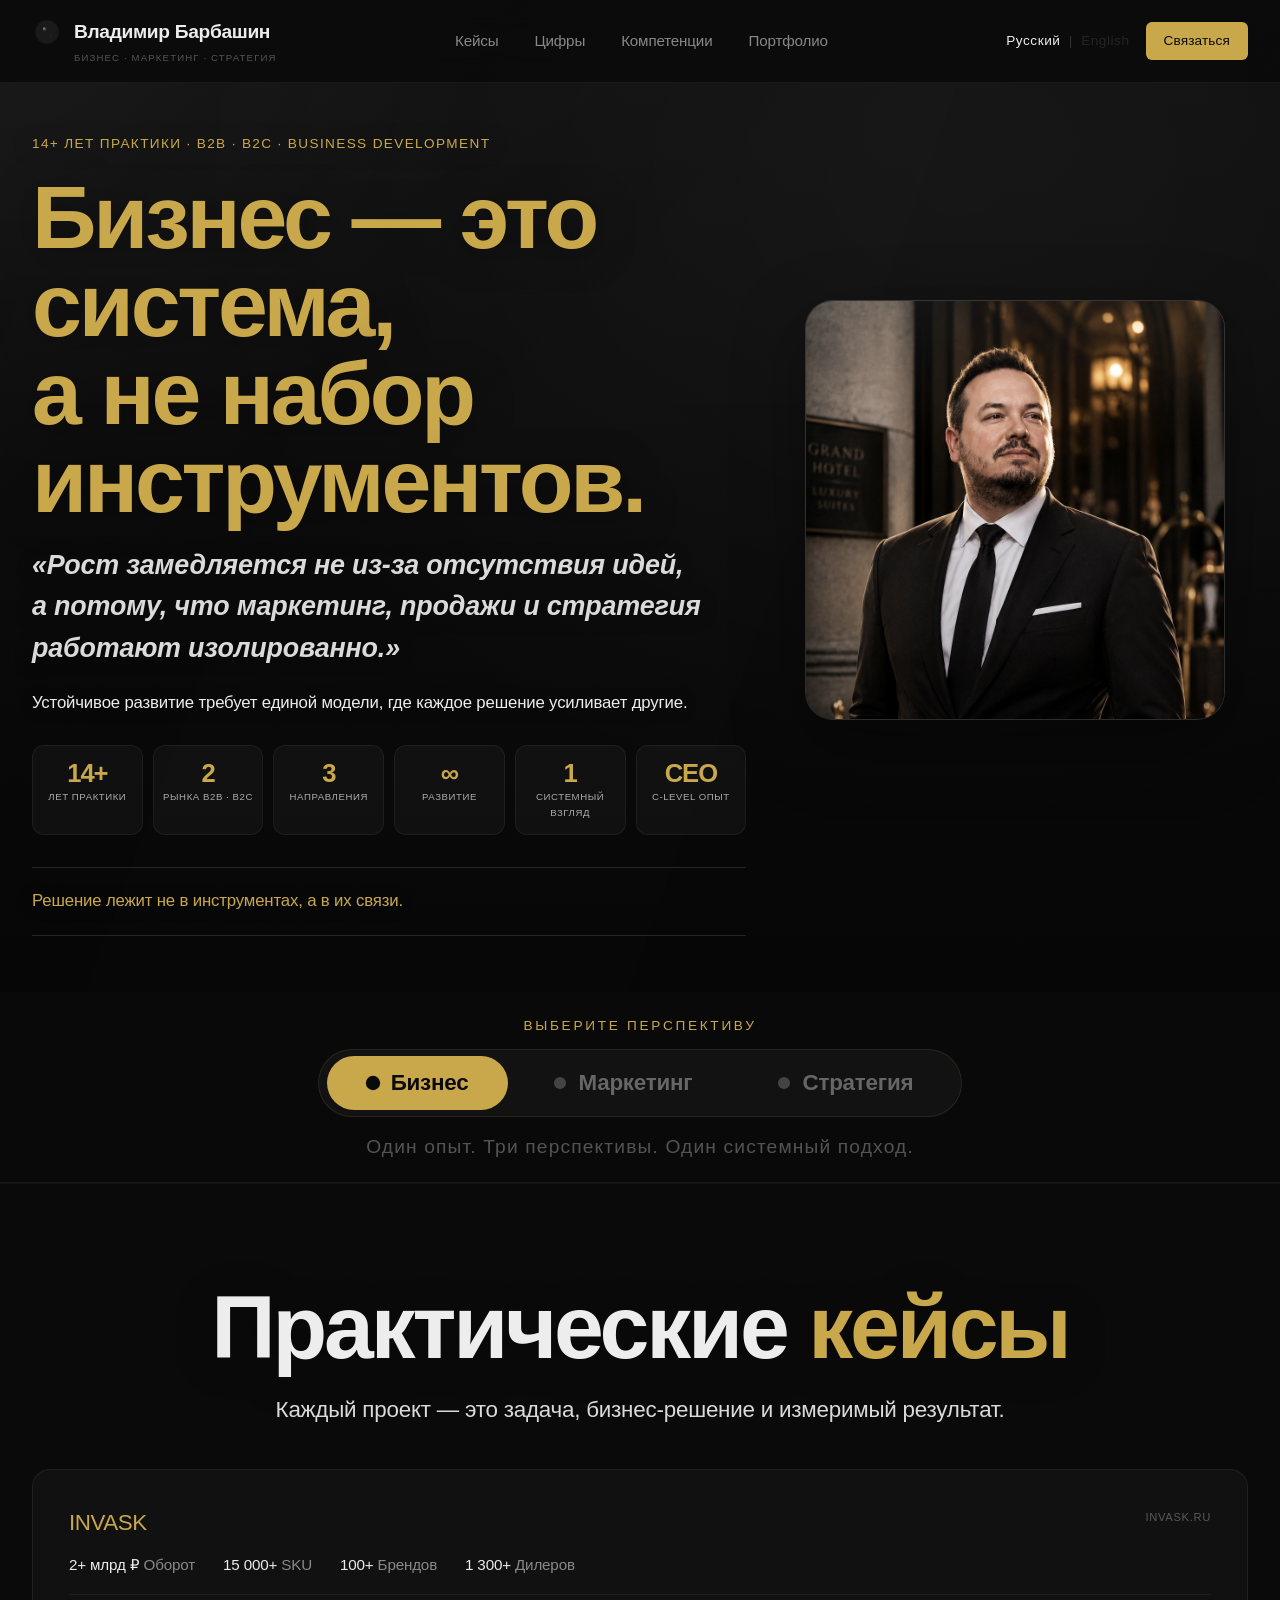
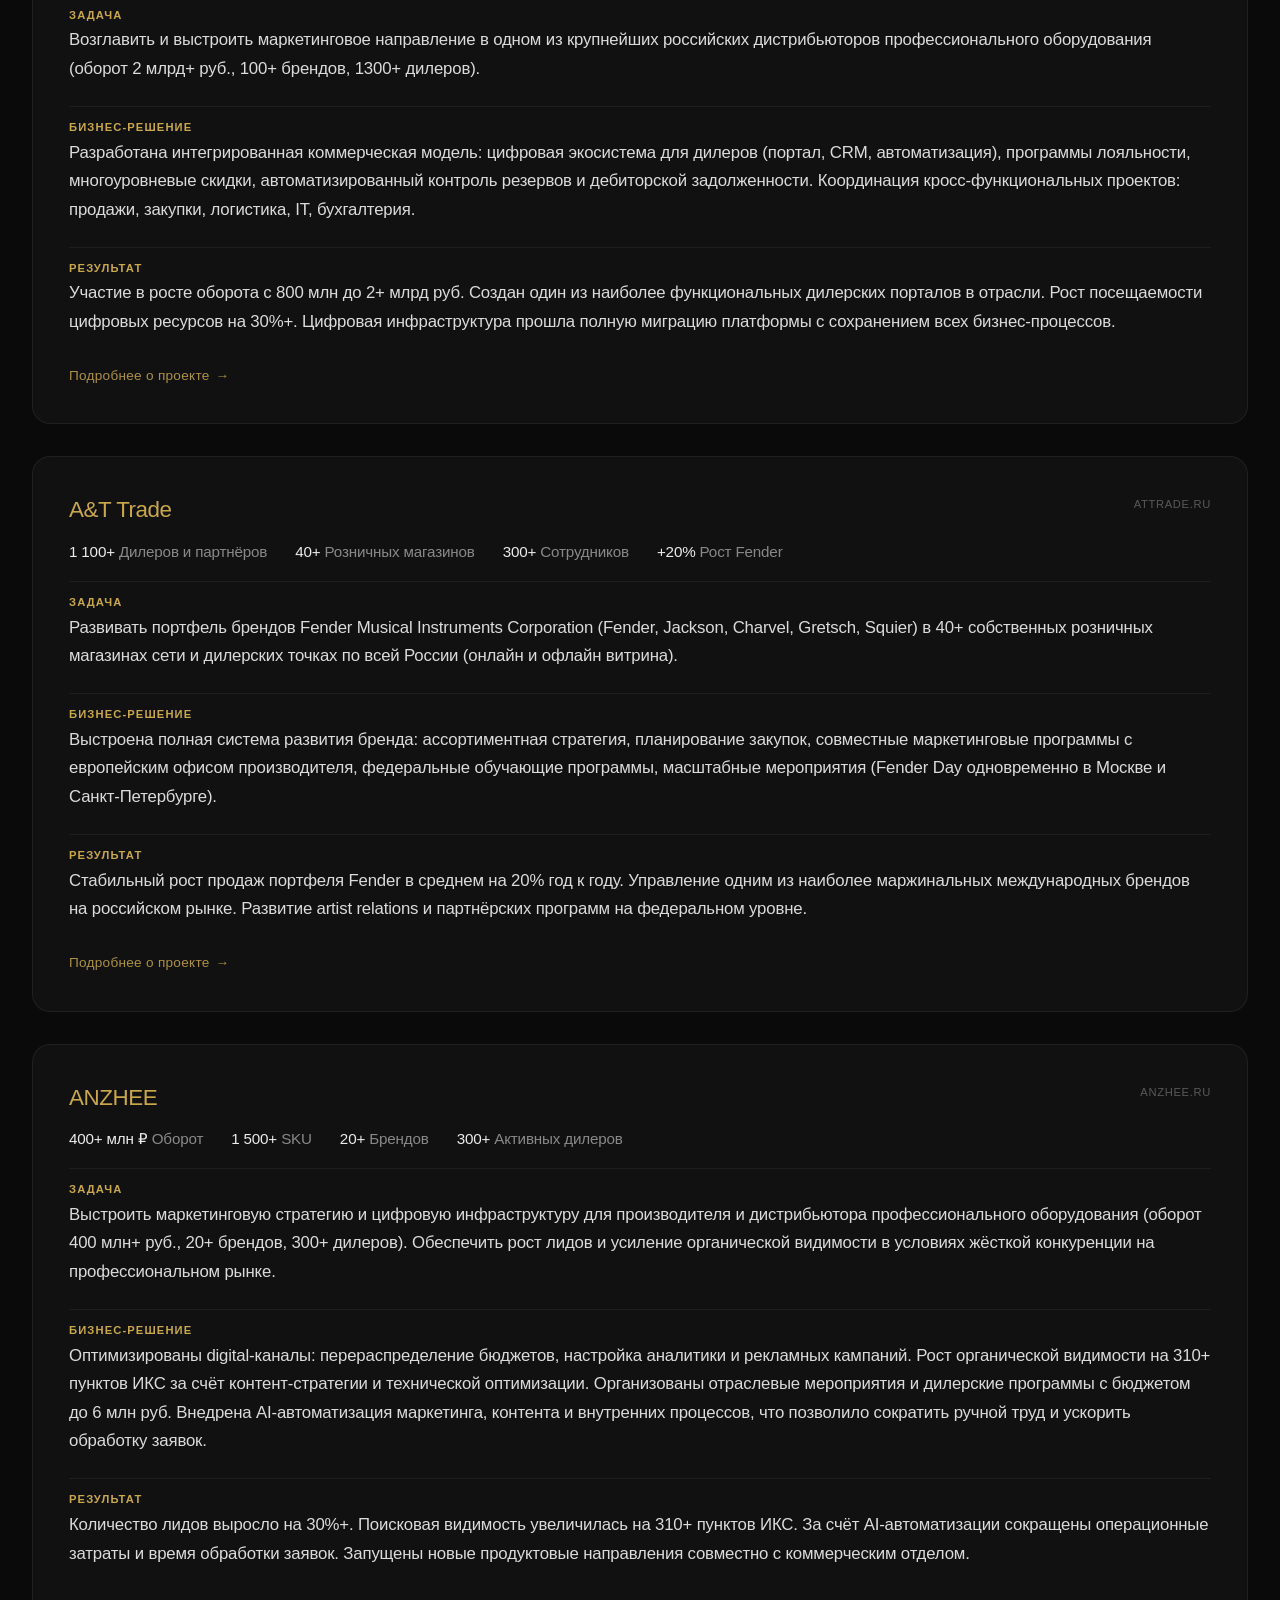
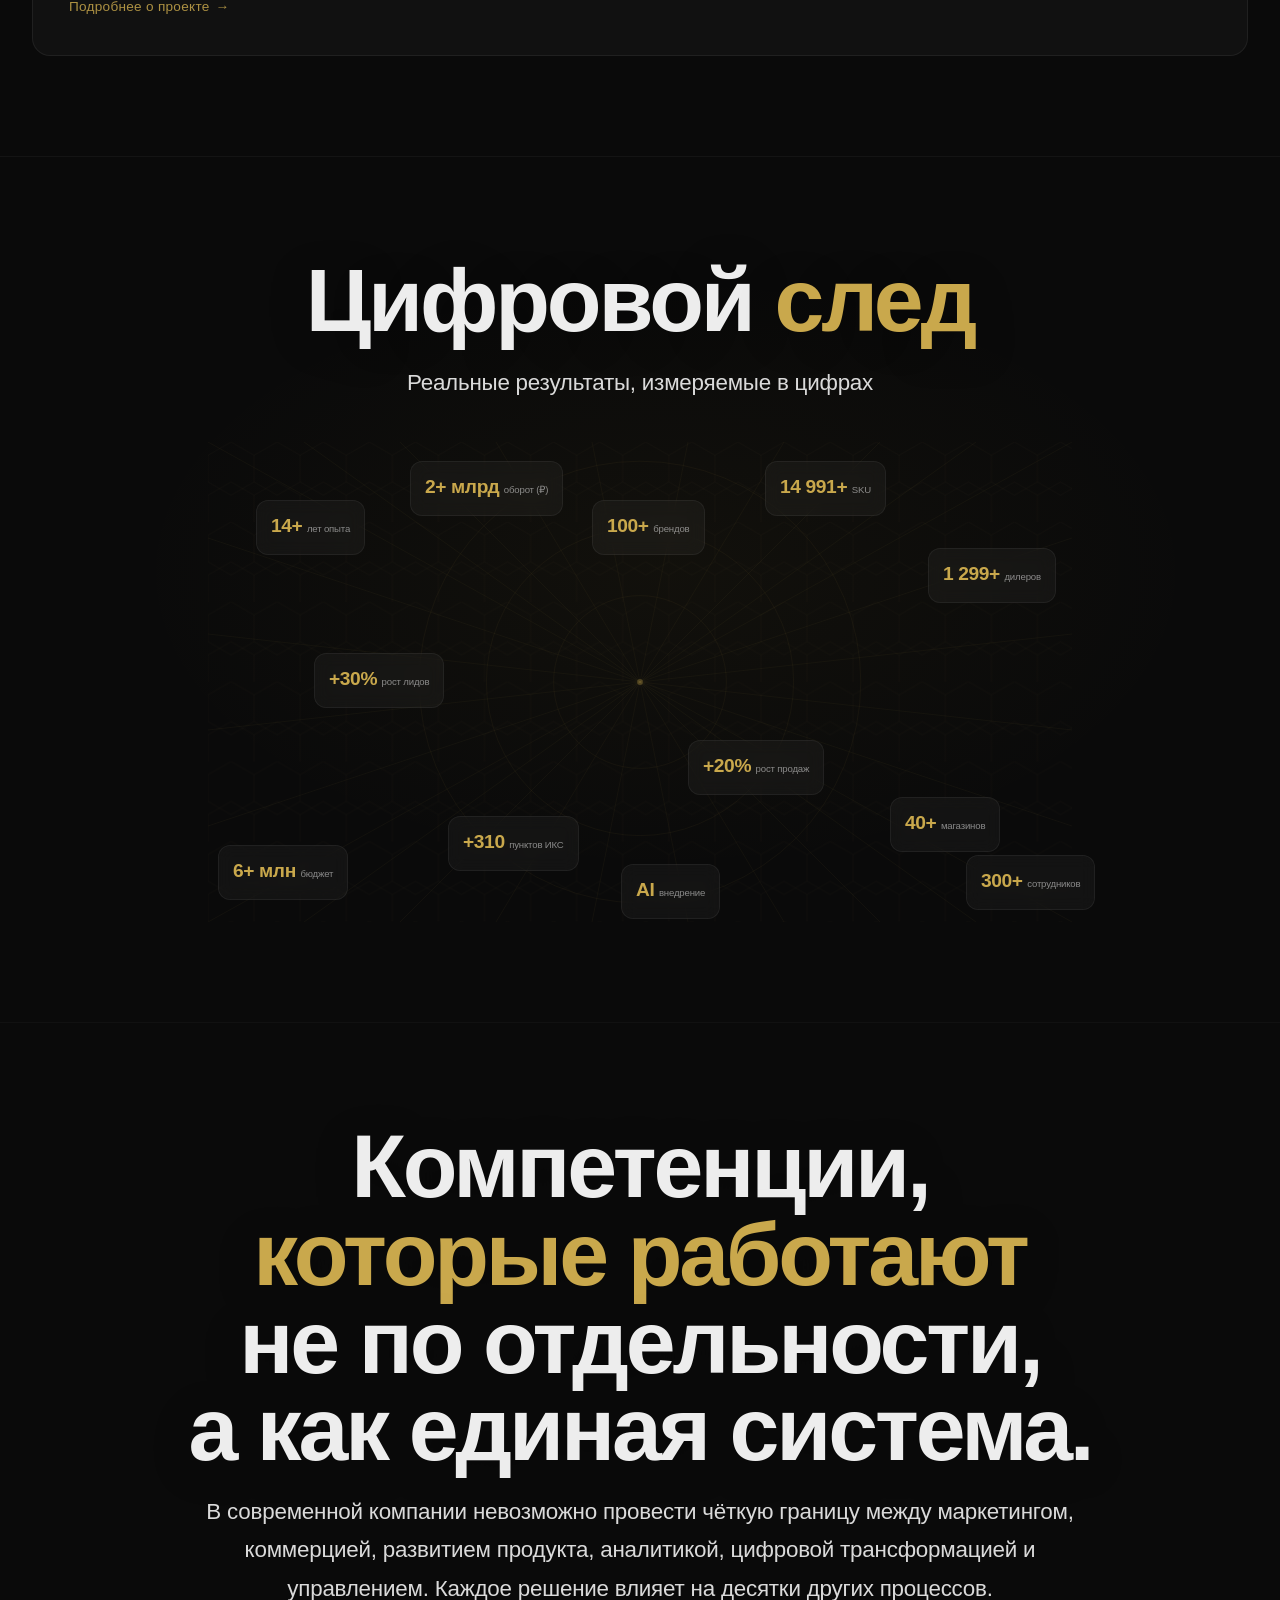
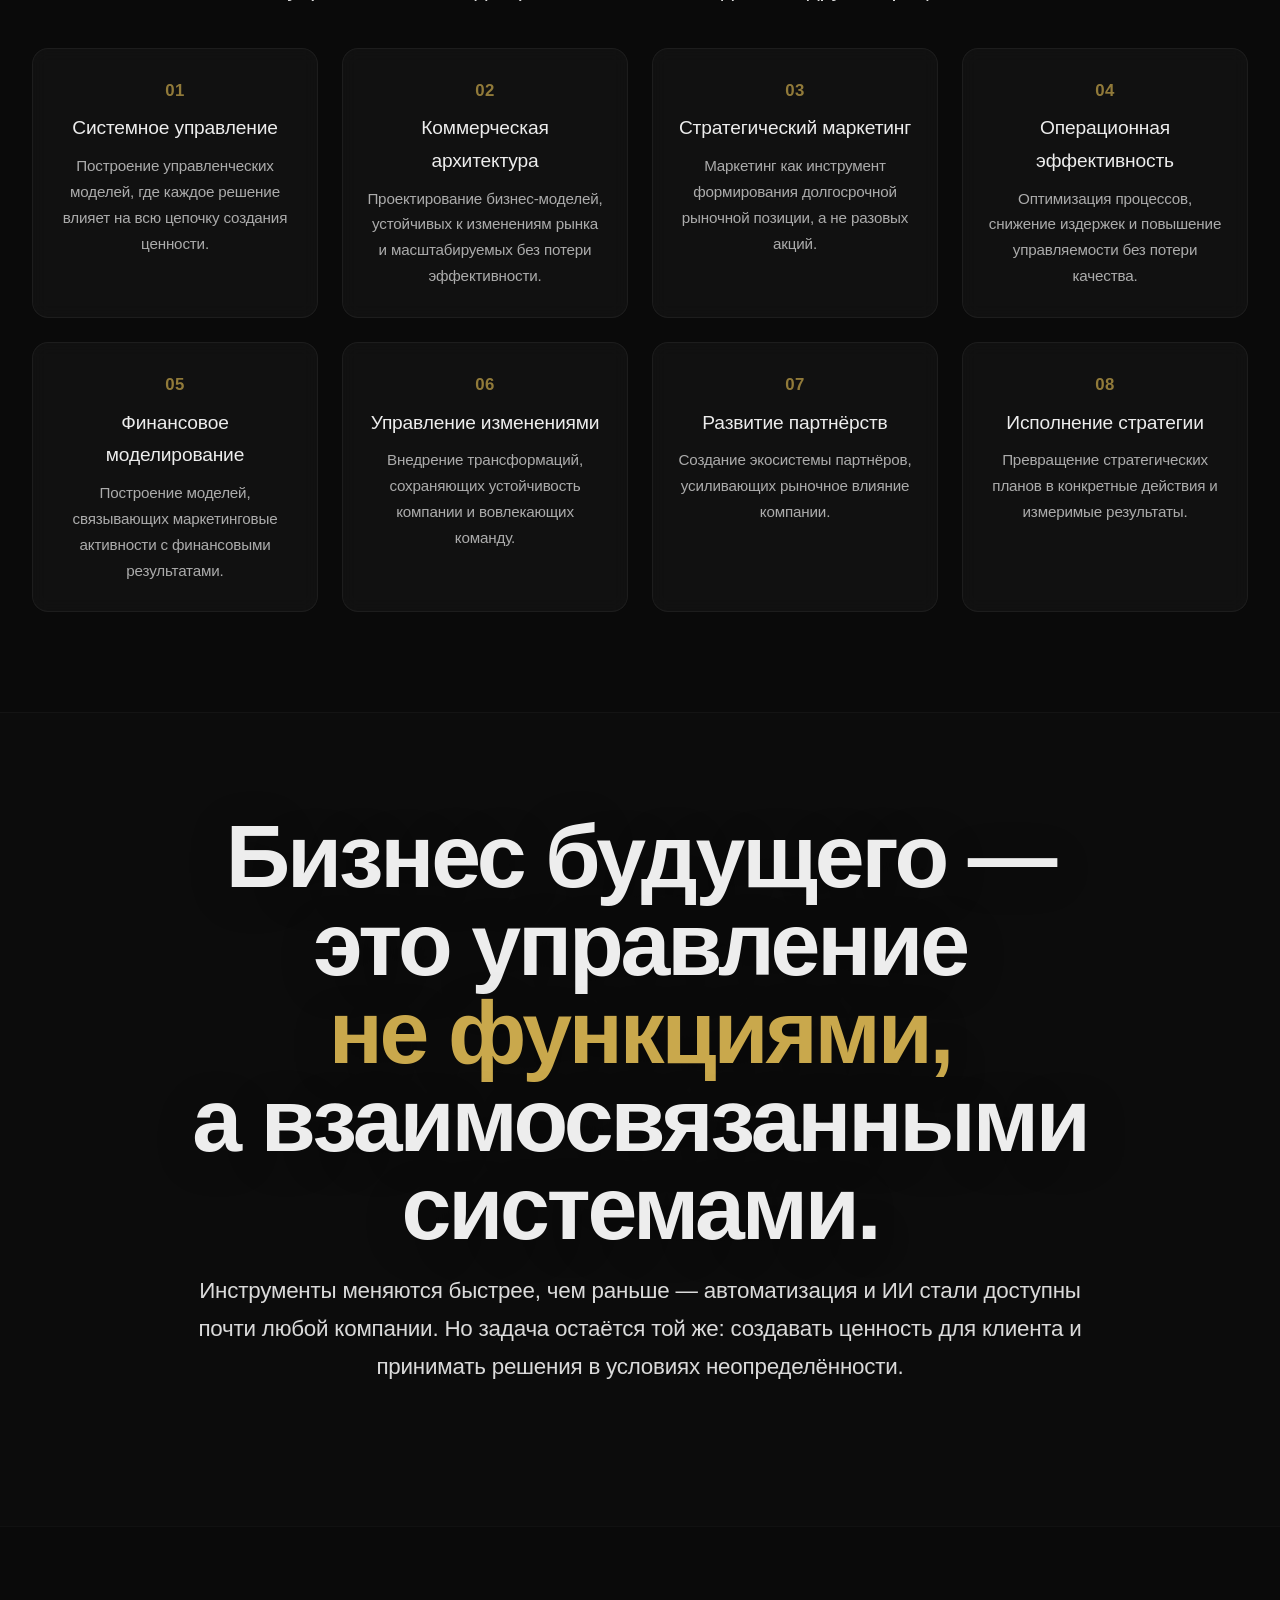
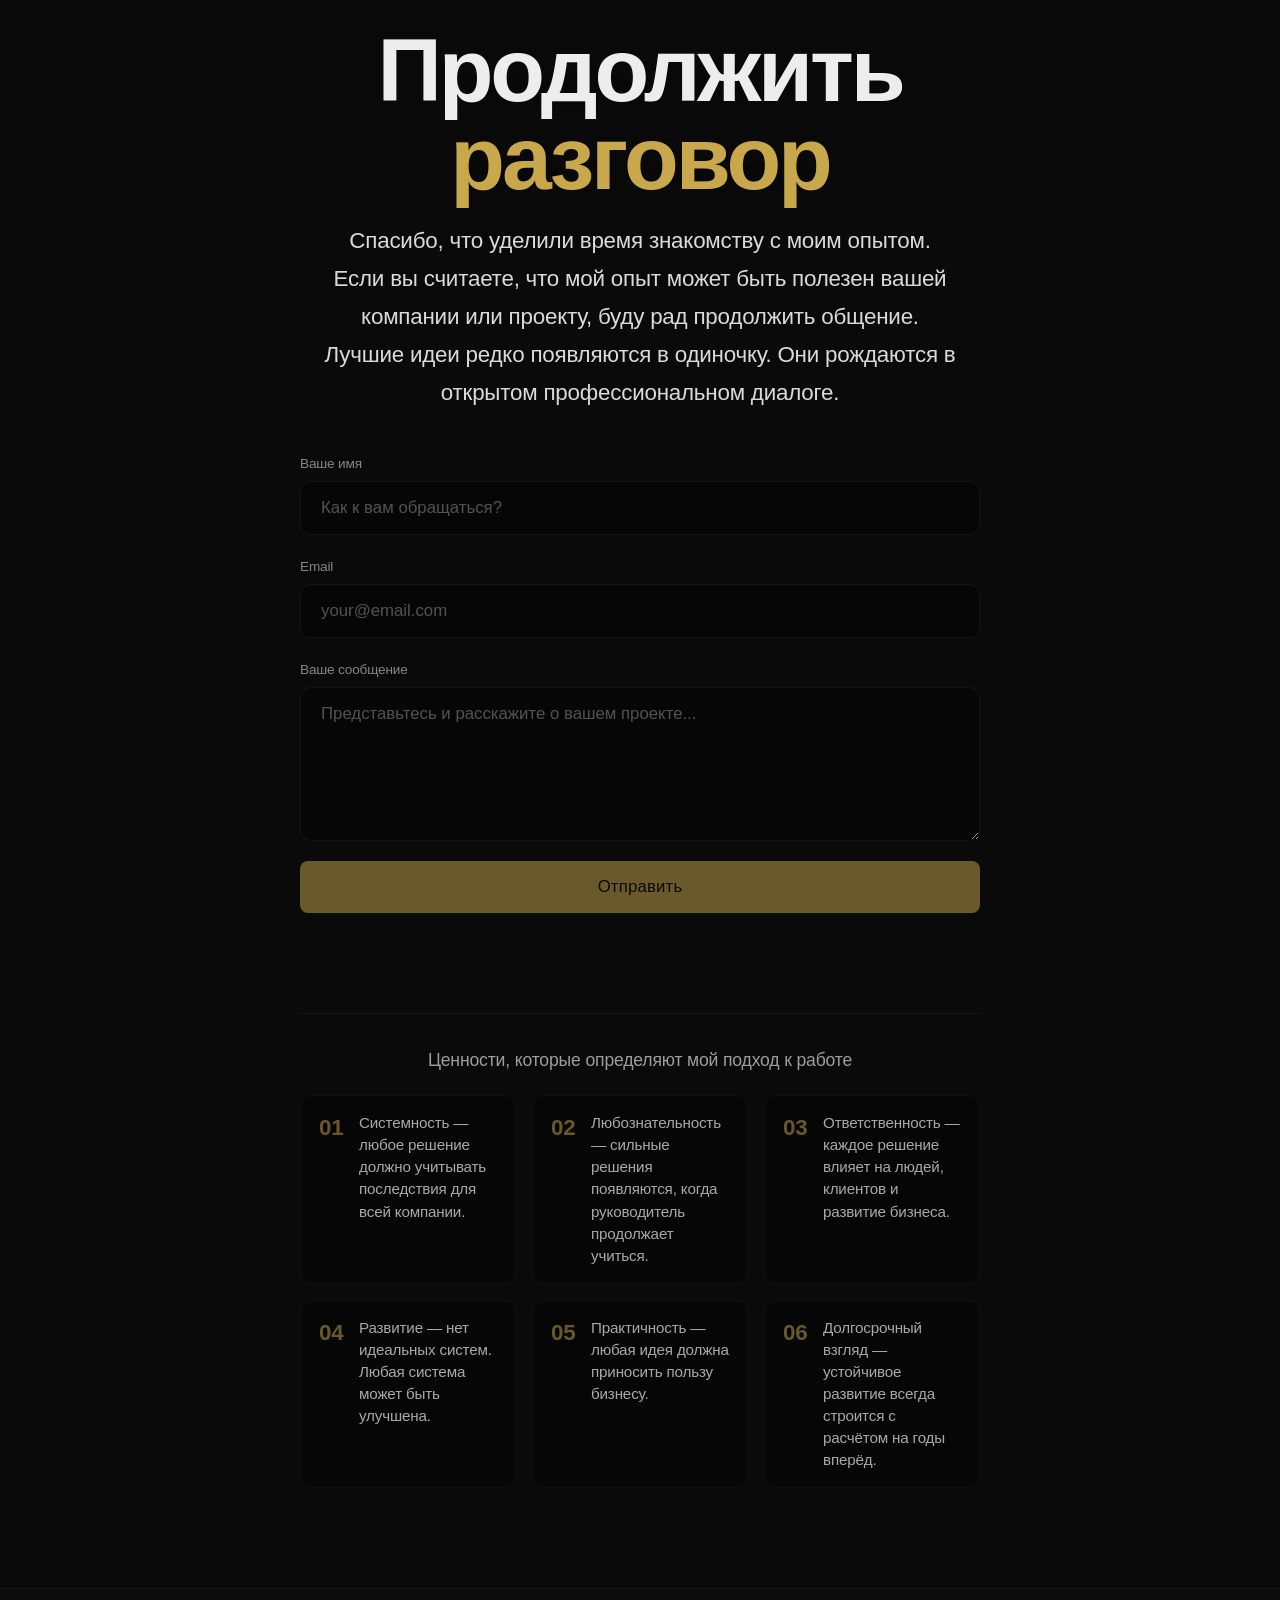
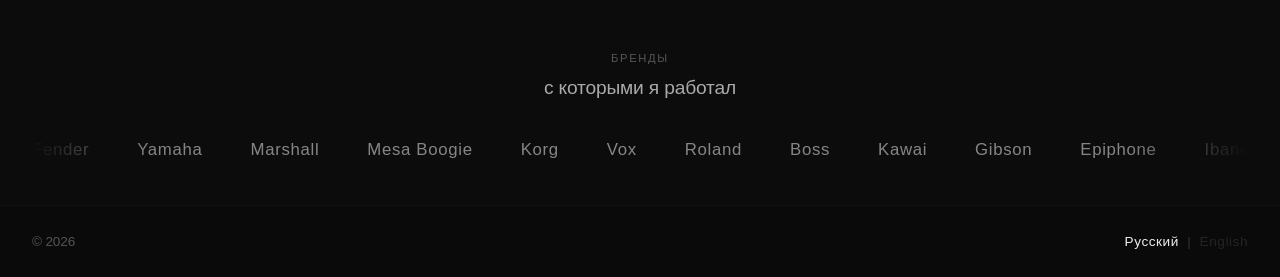
==== commit 27a0589f: "Update print statement from 'Hello' to 'Goodbye'" ====
--- a/index.html
+++ b/index.html
@@ -48,6 +48,11 @@
 
   <!-- LCP-изображение (портрет в прелоадере и hero) -->
   <link rel="preload" href="assets/picture.webp" as="image" fetchpriority="high">
+
+  <!-- Фраунсес / IBM Plex — фирменная пара шрифтов casebook -->
+  <link rel="preconnect" href="https://fonts.googleapis.com">
+  <link rel="preconnect" href="https://fonts.gstatic.com" crossorigin>
+  <link href="https://fonts.googleapis.com/css2?family=Fraunces:opsz,wght@9..144,500..800&family=IBM+Plex+Sans:wght@400;500;600&family=IBM+Plex+Mono:wght@400;500;600&display=swap" rel="stylesheet">
 
   <!-- Основной CSS -->
   <link rel="preload" href="styles.css" as="style">
@@ -341,272 +346,6 @@
       50% { opacity: 1.0; transform: scale(1.08); }
     }
 
-    /* ══════════════════════════════════════
-       ПОРТФОЛИО — НОВЫЙ РАЗДЕЛ
-    ══════════════════════════════════════ */
-    .portfolio-section {
-      padding: 4rem 0 5rem;
-      position: relative;
-      min-height: 700px;
-    }
-    .portfolio-filters {
-      display: flex;
-      flex-wrap: wrap;
-      gap: 0.8rem;
-      justify-content: center;
-      margin-bottom: 3rem;
-    }
-    .portfolio-filter-btn {
-      background: rgba(255,255,255,0.04);
-      border: 1px solid rgba(255,255,255,0.08);
-      color: rgba(255,255,255,0.6);
-      padding: 0.6rem 1.6rem;
-      border-radius: 40px;
-      font-family: inherit;
-      font-size: 0.85rem;
-      cursor: pointer;
-      transition: all 0.3s ease;
-      letter-spacing: 0.02em;
-    }
-    .portfolio-filter-btn:hover {
-      background: rgba(255,255,255,0.08);
-      border-color: var(--accent, #C9A84C);
-      color: #fff;
-    }
-    .portfolio-filter-btn.active {
-      background: rgba(255,255,255,0.1);
-      border-color: var(--accent, #C9A84C);
-      color: var(--accent, #C9A84C);
-      box-shadow: 0 0 30px var(--accent-glow, rgba(201,168,76,0.06));
-    }
-
-    .portfolio-grid {
-      display: grid;
-      grid-template-columns: repeat(auto-fill, minmax(340px, 1fr));
-      gap: 2rem;
-      min-height: 450px;
-    }
-
-    .portfolio-card {
-      background: rgba(255,255,255,0.02);
-      border: 1px solid rgba(255,255,255,0.05);
-      border-radius: 16px;
-      overflow: hidden;
-      transition: all 0.4s cubic-bezier(0.22,1,0.36,1);
-      cursor: pointer;
-      position: relative;
-    }
-    .portfolio-card:hover {
-      transform: translateY(-6px);
-      border-color: var(--accent, rgba(201,168,76,0.2));
-      box-shadow: 0 20px 60px rgba(0,0,0,0.4);
-    }
-    .portfolio-card__thumb {
-      aspect-ratio: 16/9;
-      background: rgba(255,255,255,0.03);
-      overflow: hidden;
-      position: relative;
-    }
-    .portfolio-card__thumb img {
-      width: 100%;
-      height: 100%;
-      object-fit: cover;
-      transition: transform 0.6s ease;
-    }
-    .portfolio-card:hover .portfolio-card__thumb img {
-      transform: scale(1.03);
-    }
-    .portfolio-card__thumb .placeholder {
-      width: 100%;
-      height: 100%;
-      display: flex;
-      align-items: center;
-      justify-content: center;
-      background: linear-gradient(135deg, rgba(255,255,255,0.03), rgba(255,255,255,0.01));
-      color: rgba(255,255,255,0.15);
-      font-size: 0.85rem;
-      letter-spacing: 0.05em;
-    }
-    .portfolio-card__body {
-      padding: 1.5rem 1.8rem 1.8rem;
-    }
-    .portfolio-card__tag {
-      display: inline-block;
-      font-size: 0.6rem;
-      letter-spacing: 0.15em;
-      text-transform: uppercase;
-      color: var(--accent, #D4AF37);
-      background: rgba(255,255,255,0.05);
-      padding: 0.2rem 0.9rem;
-      border-radius: 20px;
-      margin-bottom: 0.7rem;
-      border: 1px solid rgba(255,255,255,0.06);
-    }
-    .portfolio-card__title {
-      font-size: 1.25rem;
-      font-weight: 500;
-      color: #F3F4F6;
-      margin-bottom: 0.5rem;
-      letter-spacing: -0.01em;
-    }
-    .portfolio-card__desc {
-      font-size: 0.9rem;
-      color: rgba(255,255,255,0.55);
-      line-height: 1.5;
-      margin-bottom: 0.8rem;
-    }
-    .portfolio-card__meta {
-      display: flex;
-      gap: 1.2rem;
-      font-size: 0.75rem;
-      color: rgba(255,255,255,0.3);
-      letter-spacing: 0.03em;
-    }
-    .portfolio-card__meta span {
-      display: flex;
-      align-items: center;
-      gap: 0.4rem;
-    }
-
-   /* ── Modal ── */
-.portfolio-modal {
-  position: fixed;
-  inset: 0;
-  z-index: 9999;
-  background: rgba(9,16,27,0.92);
-  backdrop-filter: blur(20px);
-  display: none;
-  align-items: center;
-  justify-content: center;
-  padding: 2rem;
-  animation: modalFadeIn 0.4s cubic-bezier(0.22,1,0.36,1);
-}
-.portfolio-modal.open {
-  display: flex;
-}
-@keyframes modalFadeIn {
-  0% { opacity:0; transform:scale(0.96); }
-  100% { opacity:1; transform:scale(1); }
-}
-.portfolio-modal__inner {
-  max-width: 900px;
-  width: 100%;
-  max-height: 90vh;
-  overflow-y: auto;
-  background: rgba(20,30,50,0.8);
-  border: 1px solid var(--accent-border, rgba(201,168,76,0.1));
-  border-radius: 24px;
-  padding: 2.5rem 3rem;
-  position: relative;
-  box-shadow: 0 40px 120px rgba(0,0,0,0.8);
-}
-.portfolio-modal__close {
-  position: sticky;
-  top: 0;
-  float: right;
-  background: none;
-  border: none;
-  color: rgba(255,255,255,0.4);
-  font-size: 2rem;
-  cursor: pointer;
-  transition: all 0.3s;
-  line-height: 1;
-  padding: 0 0.3rem;
-  z-index: 2;
-}
-.portfolio-modal__close:hover {
-  color: #fff;
-  transform: rotate(90deg);
-}
-.portfolio-modal__title {
-  font-size: 1.8rem;
-  font-weight: 500;
-  color: #F3F4F6;
-  margin-bottom: 0.4rem;
-  letter-spacing: -0.02em;
-}
-.portfolio-modal__sub {
-  font-size: 1rem;
-  color: rgba(255,255,255,0.5);
-  margin-bottom: 1.5rem;
-}
-.portfolio-modal__body {
-  color: rgba(255,255,255,0.7);
-  line-height: 1.7;
-}
-.portfolio-modal__body p {
-  margin-bottom: 1rem;
-}
-.portfolio-modal__body strong {
-  color: var(--accent, #D4AF37);
-  font-weight: 500;
-}
-.portfolio-modal__body a {
-  color: var(--accent, #D4AF37);
-  text-decoration: underline;
-  text-underline-offset: 2px;
-  transition: color 0.3s ease;
-}
-.portfolio-modal__body a:hover {
-  opacity: 0.8;
-}
-.portfolio-modal__images {
-  display: grid;
-  grid-template-columns: 1fr 1fr;
-  gap: 1rem;
-  margin: 1.5rem 0;
-}
-.portfolio-modal__images img {
-  width: 100%;
-  aspect-ratio: 16/10;
-  object-fit: cover;
-  border-radius: 12px;
-  background: rgba(255,255,255,0.03);
-  border: 1px solid rgba(255,255,255,0.04);
-}
-.portfolio-modal__achievements {
-  display: grid;
-  grid-template-columns: repeat(auto-fit, minmax(140px, 1fr));
-  gap: 1rem;
-  margin: 1.5rem 0;
-  padding: 1.5rem;
-  background: rgba(255,255,255,0.03);
-  border-radius: 16px;
-  border: 1px solid var(--accent-border, rgba(201,168,76,0.06));
-}
-.portfolio-modal__achievement {
-  text-align: center;
-}
-.portfolio-modal__achievement .number {
-  font-size: 1.6rem;
-  font-weight: 600;
-  color: var(--accent, #D4AF37);
-  display: block;
-}
-.portfolio-modal__achievement .label {
-  font-size: 0.75rem;
-  color: rgba(255,255,255,0.4);
-  letter-spacing: 0.05em;
-}
-
-    @media (max-width: 768px) {
-      .portfolio-grid {
-        grid-template-columns: 1fr;
-        min-height: 600px;
-      }
-      .portfolio-modal__inner {
-        padding: 1.5rem;
-      }
-      .portfolio-modal__images {
-        grid-template-columns: 1fr;
-      }
-      .portfolio-modal__achievements {
-        grid-template-columns: 1fr 1fr;
-      }
-      .portfolio-section {
-        min-height: 800px;
-      }
-    }
   </style>
 
 <!-- ============================================================
@@ -895,6 +634,8 @@
 <!-- ════════════════════════════════════════════════════════════
 CASES
 ════════════════════════════════════════════════════════════ -->
+<div class="vu-divider" aria-hidden="true"><div class="vu-divider__row"></div></div>
+
 <section class="section" id="cases">
   <div class="section-bg" style="background-image: url('assets/cases-placeholder.svg'); opacity:0.05;"></div>
   <div class="container">
@@ -911,6 +652,8 @@
 <!-- ════════════════════════════════════════════════════════════
 DIGITAL FOOTPRINT — С CANVAS-АНИМАЦИЕЙ
 ════════════════════════════════════════════════════════════ -->
+<div class="vu-divider" aria-hidden="true"><div class="vu-divider__row"></div></div>
+
 <section class="section section--dark" id="metrics">
   <div class="section-bg" style="background-image: url('assets/metrics-placeholder.svg'); opacity:0.04;"></div>
   
@@ -1011,6 +754,8 @@
 <!-- ════════════════════════════════════════════════════════════
 COMPETENCIES
 ════════════════════════════════════════════════════════════ -->
+<div class="vu-divider" aria-hidden="true"><div class="vu-divider__row"></div></div>
+
 <section class="section section--center" id="competencies">
   <div class="section-bg" style="background-image: url('assets/competencies-placeholder.svg'); opacity:0.04;"></div>
   <div class="container">
@@ -1050,6 +795,8 @@
 <!-- ════════════════════════════════════════════════════════════
 CONTACT
 ════════════════════════════════════════════════════════════ -->
+<div class="vu-divider" aria-hidden="true"><div class="vu-divider__row"></div></div>
+
 <section class="section" id="contact">
   <div class="section-bg" style="background-image: url('assets/contact-placeholder.svg'); opacity:0.04;"></div>
   <div class="container">
@@ -1148,7 +895,7 @@
   // PRELOADER (ОПТИМИЗИРОВАННЫЙ)
   // ══════════════════════════════════════
   (function() {
-    var DURATION = 2100; // короткий, ненавязчивый интро — не блокирует пользователя
+    var DURATION = 3000; // короткий, ненавязчивый интро — не блокирует пользователя
     var pl = document.getElementById('preloader');
     var body = document.body;
     if (!pl) return;
@@ -1373,421 +1120,28 @@
   })();
 </script>
 
-<!-- ═══ PRELOADER SCRIPT ═══ -->
+
+<script src="script.js" defer></script>
+
+<!-- VU-метр: подсветка делителей секций при попадании в вьюпорт -->
 <script>
-  (function initPortfolio() {
-    // Определяем текущий язык
-    let lang = window.currentLang || 'ru';
-    
-    // Данные проектов с переводами
-    const projects = [
-      {
-        id: 'invask',
-        company: 'INVASK',
-        url: 'https://invask.ru',
-        title: { ru: 'Рост оборота с 800 млн до 2+ млрд ₽', en: 'Revenue growth from 800M to 2+ billion RUB' },
-        shortDesc: { 
-          ru: 'Масштабирование бизнеса, внедрение системы продаж и управленческого учёта.',
-          en: 'Business scaling, implementation of sales and management accounting systems.'
-        },
-        fullDesc: {
-          ru: `
-            <p><strong>INVASK</strong> (<a href="https://invask.ru/pages/about" target="_blank" style="color:var(--accent, #D4AF37);">invask.ru</a>) — крупнейший дистрибьютор профессионального музыкального и звукового оборудования в России и СНГ.</p>
-            <p>Эксклюзивный дистрибьютор торговых марок: 18 SOUND, POWERSOFT, INVOLIGHT, SAMICK, GREG BENNETT, GATOR, ON-STAGE, TEMPO, INVOTONE, FBT, BARCELONA, BEAUMONT, DDRUM, DEAN GUITARS, LUNA, MADRIX, SHOW, WAVES, WIKI, REDHILL.</p>
-            <p>Официальный дистрибьютор: PIONEER, SOUNDCRAFT, CROWN, JBL, LEXICON, DBX, BSS, DIGITECH, BEHRINGER, TURBOSOUND, D'ADDARIO, DEAN MARKLEY, PERRI'S, PROEL, DASLIGHT/SUNLITE.</p>
-            <p>Официальный дилер: YAMAHA, SENNHEISER, ROLAND/BOSS.</p>
-            <p>Клиенты: профессиональные музыканты, инсталляционные и прокатные компании, музыкальные школы, театры, концертные залы, клубы, рестораны, радиостанции.</p>
-            
-            <h4 style="margin-top:1.5rem;color:#F3F4F6;font-size:1.1rem;font-weight:500;">Роль и результаты</h4>
-            <p>Руководство маркетинговым направлением и цифровой трансформацией компании. Разработана и реализована стратегия развития интернет-магазина, дилерского кабинета, CRM и интеграционных сервисов. Организована миграция корпоративной платформы на новую архитектуру с сохранением всех ключевых бизнес-процессов. Создана одна из самых функциональных цифровых экосистем для дилеров в отрасли, обеспечивающая полную автоматизацию заказов, резервирования, электронного документооборота и API-интеграций. Обеспечен рост посещаемости цифровых ресурсов более чем на 30%. Внедрены инструменты автоматизации резервов, контроля дебиторской задолженности и обработки заказов, что позволило значительно повысить эффективность работы всех подразделений. Компания увеличила оборот с 800 млн до 2+ млрд рублей за период работы.</p>
-            
-            <div style="display:grid;grid-template-columns:1fr 1fr;gap:0.8rem;margin:1rem 0;padding:1rem;background:rgba(255,255,255,0.03);border-radius:12px;border:1px solid rgba(255,255,255,0.06);">
-              <div><span style="color:var(--accent,#D4AF37);font-weight:600;">2+ млрд ₽</span><br><span style="font-size:0.8rem;color:rgba(255,255,255,0.5);">оборот компании</span></div>
-              <div><span style="color:var(--accent,#D4AF37);font-weight:600;">+30%</span><br><span style="font-size:0.8rem;color:rgba(255,255,255,0.5);">рост трафика</span></div>
-              <div><span style="color:var(--accent,#D4AF37);font-weight:600;">100+</span><br><span style="font-size:0.8rem;color:rgba(255,255,255,0.5);">брендов в портфеле</span></div>
-              <div><span style="color:var(--accent,#D4AF37);font-weight:600;">1 300+</span><br><span style="font-size:0.8rem;color:rgba(255,255,255,0.5);">дилеров</span></div>
-              <div><span style="color:var(--accent,#D4AF37);font-weight:600;">15 000+</span><br><span style="font-size:0.8rem;color:rgba(255,255,255,0.5);">SKU в ассортименте</span></div>
-              <div><span style="color:var(--accent,#D4AF37);font-weight:600;">800 млн → 2+ млрд</span><br><span style="font-size:0.8rem;color:rgba(255,255,255,0.5);">рост оборота за период</span></div>
-            </div>
-            
-            <p style="margin-top:0.5rem;font-size:0.85rem;color:rgba(255,255,255,0.4);">🔗 <a href="https://invask.ru/pages/about" target="_blank" style="color:var(--accent, #D4AF37);">invask.ru/pages/about</a></p>
-          `,
-          en: `
-            <p><strong>INVASK</strong> (<a href="https://invask.ru/pages/about" target="_blank" style="color:var(--accent, #D4AF37);">invask.ru</a>) — the largest distributor of professional music and sound equipment in Russia and the CIS.</p>
-            <p>Exclusive distributor for: 18 SOUND, POWERSOFT, INVOLIGHT, SAMICK, GREG BENNETT, GATOR, ON-STAGE, TEMPO, INVOTONE, FBT, BARCELONA, BEAUMONT, DDRUM, DEAN GUITARS, LUNA, MADRIX, SHOW, WAVES, WIKI, REDHILL.</p>
-            <p>Official distributor for: PIONEER, SOUNDCRAFT, CROWN, JBL, LEXICON, DBX, BSS, DIGITECH, BEHRINGER, TURBOSOUND, D'ADDARIO, DEAN MARKLEY, PERRI'S, PROEL, DASLIGHT/SUNLITE.</p>
-            <p>Official dealer for: YAMAHA, SENNHEISER, ROLAND/BOSS.</p>
-            <p>Clients: professional musicians, installation and rental companies, music schools, theaters, concert halls, clubs, restaurants, radio stations.</p>
-            
-            <h4 style="margin-top:1.5rem;color:#F3F4F6;font-size:1.1rem;font-weight:500;">Role and Results</h4>
-            <p>Led the marketing function and digital transformation of the company. Developed and implemented a strategy for the online store, dealer portal, CRM, and integration services. Orchestrated the migration of the corporate platform to a new architecture while preserving all critical business processes. Created one of the most functional digital ecosystems for dealers in the industry, fully automating orders, reservations, e-document flow, and API integrations. Increased traffic to digital resources by over 30%. Implemented automation tools for reservations, receivables control, and order processing, significantly boosting the efficiency of all departments. The company grew revenue from 800 million to over 2 billion RUB during the period.</p>
-            
-            <div style="display:grid;grid-template-columns:1fr 1fr;gap:0.8rem;margin:1rem 0;padding:1rem;background:rgba(255,255,255,0.03);border-radius:12px;border:1px solid rgba(255,255,255,0.06);">
-              <div><span style="color:var(--accent,#D4AF37);font-weight:600;">2+ billion ₽</span><br><span style="font-size:0.8rem;color:rgba(255,255,255,0.5);">company revenue</span></div>
-              <div><span style="color:var(--accent,#D4AF37);font-weight:600;">+30%</span><br><span style="font-size:0.8rem;color:rgba(255,255,255,0.5);">traffic growth</span></div>
-              <div><span style="color:var(--accent,#D4AF37);font-weight:600;">100+</span><br><span style="font-size:0.8rem;color:rgba(255,255,255,0.5);">brands in portfolio</span></div>
-              <div><span style="color:var(--accent,#D4AF37);font-weight:600;">1,300+</span><br><span style="font-size:0.8rem;color:rgba(255,255,255,0.5);">dealers</span></div>
-              <div><span style="color:var(--accent,#D4AF37);font-weight:600;">15,000+</span><br><span style="font-size:0.8rem;color:rgba(255,255,255,0.5);">SKU in assortment</span></div>
-              <div><span style="color:var(--accent,#D4AF37);font-weight:600;">800M → 2+ billion</span><br><span style="font-size:0.8rem;color:rgba(255,255,255,0.5);">revenue growth over period</span></div>
-            </div>
-            
-            <p style="margin-top:0.5rem;font-size:0.85rem;color:rgba(255,255,255,0.4);">🔗 <a href="https://invask.ru/pages/about" target="_blank" style="color:var(--accent, #D4AF37);">invask.ru/pages/about</a></p>
-          `
-        },
-        achievements: {
-          ru: [
-            { number: '2+ млрд ₽', label: 'оборот' },
-            { number: '+12%', label: 'доля рынка' },
-            { number: '90k+', label: 'посетителей' }
-          ],
-          en: [
-            { number: '2+ billion ₽', label: 'revenue' },
-            { number: '+12%', label: 'market share' },
-            { number: '90k+', label: 'visitors' }
-          ]
-        },
-        tags: {
-          ru: ['Системный подход', 'Управленческий учёт', 'Масштабирование', 'Цифровое развите'],
-          en: ['Systemic approach', 'Management accounting', 'Scaling', 'Digitalization and growth']
-        },
-        images: [
-          'assets/portfolio-invask-1.webp',
-          'assets/portfolio-invask-2.webp'
-        ],
-        thumb: 'assets/portfolio-invask-thumb.webp'
-      },
-      {
-        id: 'at-trade',
-        company: 'A&T Trade',
-        url: 'https://attrade.ru',
-        title: { ru: 'Рост бренда Fender на 20%', en: 'Fender brand growth of 20%' },
-        shortDesc: { 
-          ru: 'Маркетинговая стратегия, работа с дилерами и повышение узнаваемости бренда.',
-          en: 'Marketing strategy, dealer management, and brand awareness growth.'
-        },
-        fullDesc: {
-          ru: `
-            <p><strong>A&T Trade</strong> (<a href="https://attrade.ru/about/" target="_blank" style="color:var(--accent, #D4AF37);">attrade.ru</a>) — крупнейший дистрибьютор оборудования для шоу-бизнеса на постсоветском пространстве.</p>
-            <p>Дистрибьюторский портфель: 52 эксклюзивных бренда и более 100 торговых марок, включая: Martin Audio, Electro-Voice, Focusrite, Shure, Bosch, Pioneer, Yamaha, Chauvet, Ibanez, Korg, JBL, Fender, Gibson, Mackie, Alto.</p>
-            <p>Партнеры: 1150 компаний в России, Белоруссии и Казахстане, формирующих профессиональное ядро (90% игроков на рынке музыкальных инструментов и 80% на рынке профессионального аудио).</p>
-            <p>Развитая система пред- и постпродажных услуг, программы развития бизнеса, совместный маркетинг, pre-sale, защита сделок.</p>
-            
-            <h4 style="margin-top:1.5rem;color:#F3F4F6;font-size:1.1rem;font-weight:500;">Роль и результаты</h4>
-            <p>Управление развитием портфеля брендов Fender Musical Instruments Corporation (Fender, Jackson, Charvel, Gretsch, Squier) на российском рынке. Реализован полный цикл: ассортиментная стратегия, планирование закупок, выполнение маркетинговых программ и взаимодействие с европейским офисом производителя. Обеспечен стабильный годовой рост продаж портфеля брендов в среднем на 20%. Организованы масштабные федеральные брендовые мероприятия, включая Fender Day одновременно в Москве и Санкт-Петербурге. Развито сотрудничество с артистами, лидерами мнений и профессиональным сообществом, что позволило повысить узнаваемость бренда и спрос на продукцию.</p>
-            
-            <div style="display:grid;grid-template-columns:1fr 1fr;gap:0.8rem;margin:1rem 0;padding:1rem;background:rgba(255,255,255,0.03);border-radius:12px;border:1px solid rgba(255,255,255,0.06);">
-              <div><span style="color:var(--accent,#D4AF37);font-weight:600;">+20%</span><br><span style="font-size:0.8rem;color:rgba(255,255,255,0.5);">рост продаж Fender год к году</span></div>
-              <div><span style="color:var(--accent,#D4AF37);font-weight:600;">40+</span><br><span style="font-size:0.8rem;color:rgba(255,255,255,0.5);">розничных магазинов сети</span></div>
-              <div><span style="color:var(--accent,#D4AF37);font-weight:600;">300+</span><br><span style="font-size:0.8rem;color:rgba(255,255,255,0.5);">сотрудников в группе компаний</span></div>
-              <div><span style="color:var(--accent,#D4AF37);font-weight:600;">1 100+</span><br><span style="font-size:0.8rem;color:rgba(255,255,255,0.5);">дилеров и партнеров</span></div>
-            </div>
-            
-            <p style="margin-top:0.5rem;font-size:0.85rem;color:rgba(255,255,255,0.4);">🔗 <a href="https://attrade.ru/about/" target="_blank" style="color:var(--accent, #D4AF37);">attrade.ru/about/</a></p>
-          `,
-          en: `
-            <p><strong>A&T Trade</strong> (<a href="https://attrade.ru/about/" target="_blank" style="color:var(--accent, #D4AF37);">attrade.ru</a>) — the largest distributor of show business equipment in the post-Soviet space.</p>
-            <p>Distributor portfolio: 52 exclusive brands and over 100 trademarks, including: Martin Audio, Electro-Voice, Focusrite, Shure, Bosch, Pioneer, Yamaha, Chauvet, Ibanez, Korg, JBL, Fender, Gibson, Mackie, Alto.</p>
-            <p>Partners: 1,150 companies in Russia, Belarus, and Kazakhstan, forming the professional core (90% of players in the musical instruments market and 80% in the professional audio market).</p>
-            <p>Developed pre- and post-sales service system, business development programs, co-marketing, pre-sale, and deal protection.</p>
-            
-            <h4 style="margin-top:1.5rem;color:#F3F4F6;font-size:1.1rem;font-weight:500;">Role and Results</h4>
-            <p>Managed the Fender Musical Instruments Corporation portfolio (Fender, Jackson, Charvel, Gretsch, Squier) in the Russian market. Delivered full-cycle execution: assortment strategy, procurement planning, marketing program implementation, and liaison with the manufacturer's European office. Achieved consistent year-over-year sales growth for the brand portfolio, averaging 20%. Organized large-scale federal brand events, including Fender Day in Moscow and Saint Petersburg. Developed relationships with artists, opinion leaders, and the professional community, which enhanced brand awareness and drove product demand.</p>
-            
-            <div style="display:grid;grid-template-columns:1fr 1fr;gap:0.8rem;margin:1rem 0;padding:1rem;background:rgba(255,255,255,0.03);border-radius:12px;border:1px solid rgba(255,255,255,0.06);">
-              <div><span style="color:var(--accent,#D4AF37);font-weight:600;">+20%</span><br><span style="font-size:0.8rem;color:rgba(255,255,255,0.5);">year-over-year Fender sales growth</span></div>
-              <div><span style="color:var(--accent,#D4AF37);font-weight:600;">40+</span><br><span style="font-size:0.8rem;color:rgba(255,255,255,0.5);">retail stores in the network</span></div>
-              <div><span style="color:var(--accent,#D4AF37);font-weight:600;">300+</span><br><span style="font-size:0.8rem;color:rgba(255,255,255,0.5);">employees in the group</span></div>
-              <div><span style="color:var(--accent,#D4AF37);font-weight:600;">1,500+</span><br><span style="font-size:0.8rem;color:rgba(255,255,255,0.5);">dealers and partners</span></div>
-            </div>
-            
-            <p style="margin-top:0.5rem;font-size:0.85rem;color:rgba(255,255,255,0.4);">🔗 <a href="https://attrade.ru/about/" target="_blank" style="color:var(--accent, #D4AF37);">attrade.ru/about/</a></p>
-          `
-        },
-        achievements: {
-          ru: [
-            { number: '+20%', label: 'рост продаж Fender' },
-            { number: '+30%', label: 'дилерская сеть' },
-            { number: '+50%', label: 'маркетинговые активности' }
-          ],
-          en: [
-            { number: '+20%', label: 'Fender sales growth' },
-            { number: '+30%', label: 'dealer network' },
-            { number: '+50%', label: 'marketing activities' }
-          ]
-        },
-        tags: {
-          ru: ['Брендинг', 'Омниканальный маркетинг', 'Event', 'Работа с артистами'],
-          en: ['Branding', 'Omni-channel marketing', 'Event', 'Artist relations']
-        },
-        images: [
-          'assets/portfolio-at-trade-1.webp',
-          'assets/portfolio-at-trade-2.webp'
-        ],
-        thumb: 'assets/portfolio-at-trade-thumb.webp'
-      },
-      {
-        id: 'anzhee',
-        company: 'ANZHEE',
-        url: 'https://anzhee.ru',
-        title: { ru: 'Рост лидов на 30%+', en: 'Lead growth of 30%+' },
-        shortDesc: { 
-          ru: 'Цифровой маркетинг, оптимизация воронки и рост конверсии.',
-          en: 'Digital marketing, funnel optimization, and conversion growth.'
-        },
-        fullDesc: {
-          ru: `
-            <p><strong>ANZHEE</strong> (<a href="https://anzhee.ru/o-kompanii/" target="_blank" style="color:var(--accent, #D4AF37);">anzhee.ru</a>) — вендор и дистрибьютор профессионального сценического оборудования.</p>
-            <p>Собственные бренды: Anzhee (световое и звуковое оборудование), PROCBET (освещение), EasySound (звук).</p>
-            <p>Дистрибуция брендов: Avolites, Robe, DJPower, DTS, Admark, Showven.</p>
-            <p>Дилерская сеть: более 500 партнёров в РФ, Беларуси, Казахстане и Азербайджане. Ассортимент: свыше 300 моделей собственных брендов и более 500 наименований в дистрибуции.</p>
-            <p>Собственный авторизованный сервисный центр с инженерами для гарантийного и постгарантийного обслуживания.</p>
-            
-            <h4 style="margin-top:1.5rem;color:#F3F4F6;font-size:1.1rem;font-weight:500;">Роль и результаты</h4>
-            <p>Руководство маркетинговым направлением и цифровой инфраструктурой компании. Разработана и реализована маркетинговая стратегия, обеспечен рост лидов более чем на 30% и усиление бренда в условиях конкурентного рынка. Увеличена органическая видимость и поисковый трафик, ИКС сайта повышен более чем на 310 пунктов. Внедрена AI-автоматизация маркетинга, контента и внутренних процессов, что позволило сократить операционные затраты и ускорить обработку заявок. Организованы отраслевые мероприятия и дилерские программы с совокупным бюджетом до 6 млн рублей. Запущены новые продуктовые направления совместно с коммерческим отделом и продакт-менеджерами.</p>
-            
-            <div style="display:grid;grid-template-columns:1fr 1fr;gap:0.8rem;margin:1rem 0;padding:1rem;background:rgba(255,255,255,0.03);border-radius:12px;border:1px solid rgba(255,255,255,0.06);">
-              <div><span style="color:var(--accent,#D4AF37);font-weight:600;">+30%</span><br><span style="font-size:0.8rem;color:rgba(255,255,255,0.5);">рост лидов</span></div>
-              <div><span style="color:var(--accent,#D4AF37);font-weight:600;">+310</span><br><span style="font-size:0.8rem;color:rgba(255,255,255,0.5);">пунктов ИКС</span></div>
-              <div><span style="color:var(--accent,#D4AF37);font-weight:600;">400+ млн ₽</span><br><span style="font-size:0.8rem;color:rgba(255,255,255,0.5);">оборот компании</span></div>
-              <div><span style="color:var(--accent,#D4AF37);font-weight:600;">6 млн ₽</span><br><span style="font-size:0.8rem;color:rgba(255,255,255,0.5);">бюджет мероприятий</span></div>
-              <div><span style="color:var(--accent,#D4AF37);font-weight:600;">500+</span><br><span style="font-size:0.8rem;color:rgba(255,255,255,0.5);">партнеров в дилерской сети</span></div>
-              <div><span style="color:var(--accent,#D4AF37);font-weight:600;">AI</span><br><span style="font-size:0.8rem;color:rgba(255,255,255,0.5);">автоматизация маркетинга</span></div>
-            </div>
-            
-            <p style="margin-top:0.5rem;font-size:0.85rem;color:rgba(255,255,255,0.4);">🔗 <a href="https://anzhee.ru/o-kompanii/" target="_blank" style="color:var(--accent, #D4AF37);">anzhee.ru/o-kompanii/</a></p>
-          `,
-          en: `
-            <p><strong>ANZHEE</strong> (<a href="https://anzhee.ru/o-kompanii/" target="_blank" style="color:var(--accent, #D4AF37);">anzhee.ru</a>) — vendor and distributor of professional stage equipment.</p>
-            <p>Own brands: Anzhee (lighting and sound equipment), PROCBET (lighting), EasySound (sound).</p>
-            <p>Brand distribution: Avolites, Robe, DJPower, DTS, Admark, Showven.</p>
-            <p>Dealer network: over 500 partners in Russia, Belarus, Kazakhstan, and Azerbaijan. Assortment: over 300 models of own brands and over 500 items in distribution.</p>
-            <p>Own authorized service center with engineers for warranty and post-warranty service.</p>
-            
-            <h4 style="margin-top:1.5rem;color:#F3F4F6;font-size:1.1rem;font-weight:500;">Role and Results</h4>
-            <p>Led the marketing function and digital infrastructure of the company. Developed and executed a marketing strategy that drove lead growth of over 30% and strengthened the brand in a competitive market. Increased organic visibility and search traffic, boosting site PageRank by over 310 points. Implemented AI-based automation for marketing, content, and internal processes, reducing operational costs and accelerating lead processing. Organized industry events and dealer programs with a cumulative budget of up to 6 million RUB. Launched new product lines in collaboration with the commercial department and product managers.</p>
-            
-            <div style="display:grid;grid-template-columns:1fr 1fr;gap:0.8rem;margin:1rem 0;padding:1rem;background:rgba(255,255,255,0.03);border-radius:12px;border:1px solid rgba(255,255,255,0.06);">
-              <div><span style="color:var(--accent,#D4AF37);font-weight:600;">+30%</span><br><span style="font-size:0.8rem;color:rgba(255,255,255,0.5);">lead growth</span></div>
-              <div><span style="color:var(--accent,#D4AF37);font-weight:600;">+310</span><br><span style="font-size:0.8rem;color:rgba(255,255,255,0.5);">PageRank points</span></div>
-              <div><span style="color:var(--accent,#D4AF37);font-weight:600;">400+ million ₽</span><br><span style="font-size:0.8rem;color:rgba(255,255,255,0.5);">company revenue</span></div>
-              <div><span style="color:var(--accent,#D4AF37);font-weight:600;">6 million ₽</span><br><span style="font-size:0.8rem;color:rgba(255,255,255,0.5);">event budget</span></div>
-              <div><span style="color:var(--accent,#D4AF37);font-weight:600;">500+</span><br><span style="font-size:0.8rem;color:rgba(255,255,255,0.5);">dealer network partners</span></div>
-              <div><span style="color:var(--accent,#D4AF37);font-weight:600;">AI</span><br><span style="font-size:0.8rem;color:rgba(255,255,255,0.5);">marketing automation</span></div>
-            </div>
-            
-            <p style="margin-top:0.5rem;font-size:0.85rem;color:rgba(255,255,255,0.4);">🔗 <a href="https://anzhee.ru/o-kompanii/" target="_blank" style="color:var(--accent, #D4AF37);">anzhee.ru/o-kompanii/</a></p>
-          `
-        },
-        achievements: {
-          ru: [
-            { number: '+30%', label: 'рост лидов' },
-            { number: '-15%', label: 'CAC' },
-            { number: '+310', label: 'пунктов ИКС' }
-          ],
-          en: [
-            { number: '+30%', label: 'lead growth' },
-            { number: '-15%', label: 'CAC' },
-            { number: '+310', label: 'PageRank' }
-          ]
-        },
-        tags: {
-          ru: ['Маркетинг', 'Лидогенерация', 'Аналитика', 'Ai интеграции'],
-          en: ['Marketing', 'Lead generation', 'Analytics', 'Ai integration']
-        },
-        images: [
-          'assets/portfolio-anzhee-1.webp',
-          'assets/portfolio-anzhee-2.webp'
-        ],
-        thumb: 'assets/portfolio-anzhee-thumb.webp'
-      }
-    ];
-
-    // --- Вспомогательные функции ---
-    function getLocalizedData(project, field) {
-        if (typeof project[field] === 'object' && project[field] !== null) {
-            return project[field][lang] || project[field]['ru'];
-        }
-        return project[field];
-    }
-
-    // --- Рендеринг сетки ---
-    function renderProjects(filter) {
-        const grid = document.getElementById('portfolioGrid');
-        if (!grid) return;
-        
-        const filtered = filter === 'all' 
-            ? projects 
-            : projects.filter(p => p.id === filter);
-        
-        if (filtered.length === 0) {
-            grid.innerHTML = `<div style="grid-column:1/-1;text-align:center;padding:3rem;color:rgba(255,255,255,0.4);">
-                ${lang === 'ru' ? 'Нет проектов в этой категории' : 'No projects in this category'}
-            </div>`;
-            return;
-        }
-        
-        grid.innerHTML = filtered.map((p, index) => {
-            const title = getLocalizedData(p, 'title');
-            const shortDesc = getLocalizedData(p, 'shortDesc');
-            const tags = getLocalizedData(p, 'tags');
-            const achievements = getLocalizedData(p, 'achievements');
-            
-            return `
-            <div class="portfolio-card" data-project="${p.id}" style="animation-delay:${index * 0.1}s">
-                <div class="portfolio-card__thumb">
-                    <img src="${p.thumb}" alt="${title}" loading="lazy" width="340" height="191"
-                         onerror="this.style.display='none'; this.nextElementSibling.style.display='flex'">
-                    <div class="placeholder" style="display:none;">📷 ${p.company}</div>
-                </div>
-                <div class="portfolio-card__body">
-                    <div class="portfolio-card__tag">${p.company}</div>
-                    <div class="portfolio-card__title">${title}</div>
-                    <div class="portfolio-card__desc">${shortDesc}</div>
-                    <div class="portfolio-card__meta">
-                        <span>📈 ${achievements[0]?.number || ''}</span>
-                        <span>🏷️ ${tags[0] || ''}</span>
-                    </div>
-                </div>
-            </div>
-            `;
-        }).join('');
-
-        document.querySelectorAll('.portfolio-card').forEach(card => {
-            card.addEventListener('click', () => {
-                const projectId = card.dataset.project;
-                const project = projects.find(p => p.id === projectId);
-                if (project) openModal(project);
-            });
-        });
-    }
-
-    // --- Модальное окно ---
-    function openModal(project) {
-        const existing = document.getElementById('portfolioModal');
-        if (existing) existing.remove();
-
-        const title = getLocalizedData(project, 'title');
-        const fullDesc = getLocalizedData(project, 'fullDesc');
-        const achievements = getLocalizedData(project, 'achievements');
-        const tags = getLocalizedData(project, 'tags');
-
-        const modalHtml = `
-            <div class="portfolio-modal open" id="portfolioModal">
-                <div class="portfolio-modal__inner">
-                    <button class="portfolio-modal__close" id="modalClose">✕</button>
-                    <div class="portfolio-modal__title">${title}</div>
-                    <div class="portfolio-modal__sub">${project.company}</div>
-                    <div class="portfolio-modal__body">
-                        ${fullDesc}
-                        <div class="portfolio-modal__achievements">
-                            ${achievements.map(a => `
-                                <div class="portfolio-modal__achievement">
-                                    <span class="number">${a.number}</span>
-                                    <span class="label">${a.label}</span>
-                                </div>
-                            `).join('')}
-                        </div>
-                        <div class="portfolio-modal__images">
-                            ${project.images.map(img => `
-                                <img src="${img}" alt="${project.company}" loading="lazy" width="400" height="250"
-                                     onerror="this.style.display='none'">
-                            `).join('')}
-                        </div>
-                        <p><strong>${lang === 'ru' ? 'Теги:' : 'Tags:'}</strong> ${tags.join(' · ')}</p>
-                    </div>
-                </div>
-            </div>
-        `;
-
-        document.body.insertAdjacentHTML('beforeend', modalHtml);
-        
-        const modalEl = document.getElementById('portfolioModal');
-        const closeBtn = document.getElementById('modalClose');
-
-        function closeModal() {
-            if (modalEl) modalEl.remove();
-        }
-
-        closeBtn?.addEventListener('click', closeModal);
-        modalEl?.addEventListener('click', (e) => {
-            if (e.target === modalEl) closeModal();
-        });
-        document.addEventListener('keydown', (e) => {
-            if (e.key === 'Escape') closeModal();
-        });
-    }
-
-    // --- Обновление текстов при смене языка ---
-    function updatePortfolioLanguage() {
-        lang = window.currentLang || 'ru';
-        
-        const data = window.data && window.data[lang] ? window.data[lang] : window.data?.ru;
-        if (data) {
-            const titleEl = document.getElementById('portfolioTitle');
-            const subEl = document.getElementById('portfolioSub');
-            if (titleEl) titleEl.innerHTML = data.portfolioTitle || 'Портфолио <span class="highlight">проектов</span>';
-            if (subEl) subEl.innerHTML = data.portfolioSub || '<p>Реальные проекты, в которых я участвовал как руководитель и стратег. Каждый кейс — это система, которую мы выстроили и развили.</p>';
-        }
-        
-        const activeFilter = document.querySelector('.portfolio-filter-btn.active');
-        const filter = activeFilter ? activeFilter.dataset.filter : 'all';
-        renderProjects(filter);
-    }
-
-    // --- Инициализация фильтров ---
-    function initFilters() {
-        const filters = document.querySelectorAll('.portfolio-filter-btn');
-        filters.forEach(btn => {
-            btn.addEventListener('click', () => {
-                filters.forEach(b => b.classList.remove('active'));
-                btn.classList.add('active');
-                renderProjects(btn.dataset.filter);
-            });
-        });
-    }
-
-    // --- Связь с кейсами ---
-    function initCaseLinks() {
-        document.addEventListener('click', (e) => {
-            const caseLink = e.target.closest('[data-case-link]');
-            if (caseLink) {
-                const projectId = caseLink.dataset.caseLink;
-                const project = projects.find(p => p.id === projectId);
-                if (project) {
-                    e.preventDefault();
-                    openModal(project);
-                    document.querySelectorAll('.portfolio-filter-btn').forEach(b => {
-                        b.classList.toggle('active', b.dataset.filter === projectId);
-                    });
-                    renderProjects(projectId);
-                    document.getElementById('portfolio')?.scrollIntoView({ behavior: 'smooth' });
-                }
-            }
-        });
-    }
-
-    // --- Главная инициализация ---
-    function init() {
-        lang = window.currentLang || 'ru';
-        initFilters();
-        renderProjects('all');
-        initCaseLinks();
-        
-        document.addEventListener('languageChanged', updatePortfolioLanguage);
-        
-        console.log('✅ Портфолио инициализировано, проектов:', projects.length);
-    }
-
-    if (document.readyState === 'loading') {
-        document.addEventListener('DOMContentLoaded', init);
-    } else {
-        init();
-    }
-
-    window.updatePortfolioLanguage = updatePortfolioLanguage;
-  })();
+(function(){
+  function initVuDividers(){
+    var dividers = document.querySelectorAll('.vu-divider');
+    if (!dividers.length || !('IntersectionObserver' in window)) return;
+    var io = new IntersectionObserver(function(entries){
+      entries.forEach(function(e){
+        if (e.isIntersecting) e.target.classList.add('lit');
+      });
+    }, { threshold: 0.4 });
+    dividers.forEach(function(d){ io.observe(d); });
+  }
+  if (document.readyState === 'loading') {
+    document.addEventListener('DOMContentLoaded', initVuDividers);
+  } else {
+    initVuDividers();
+  }
+})();
 </script>
-
-<script src="script.js" defer></script>
 </body>
 </html>
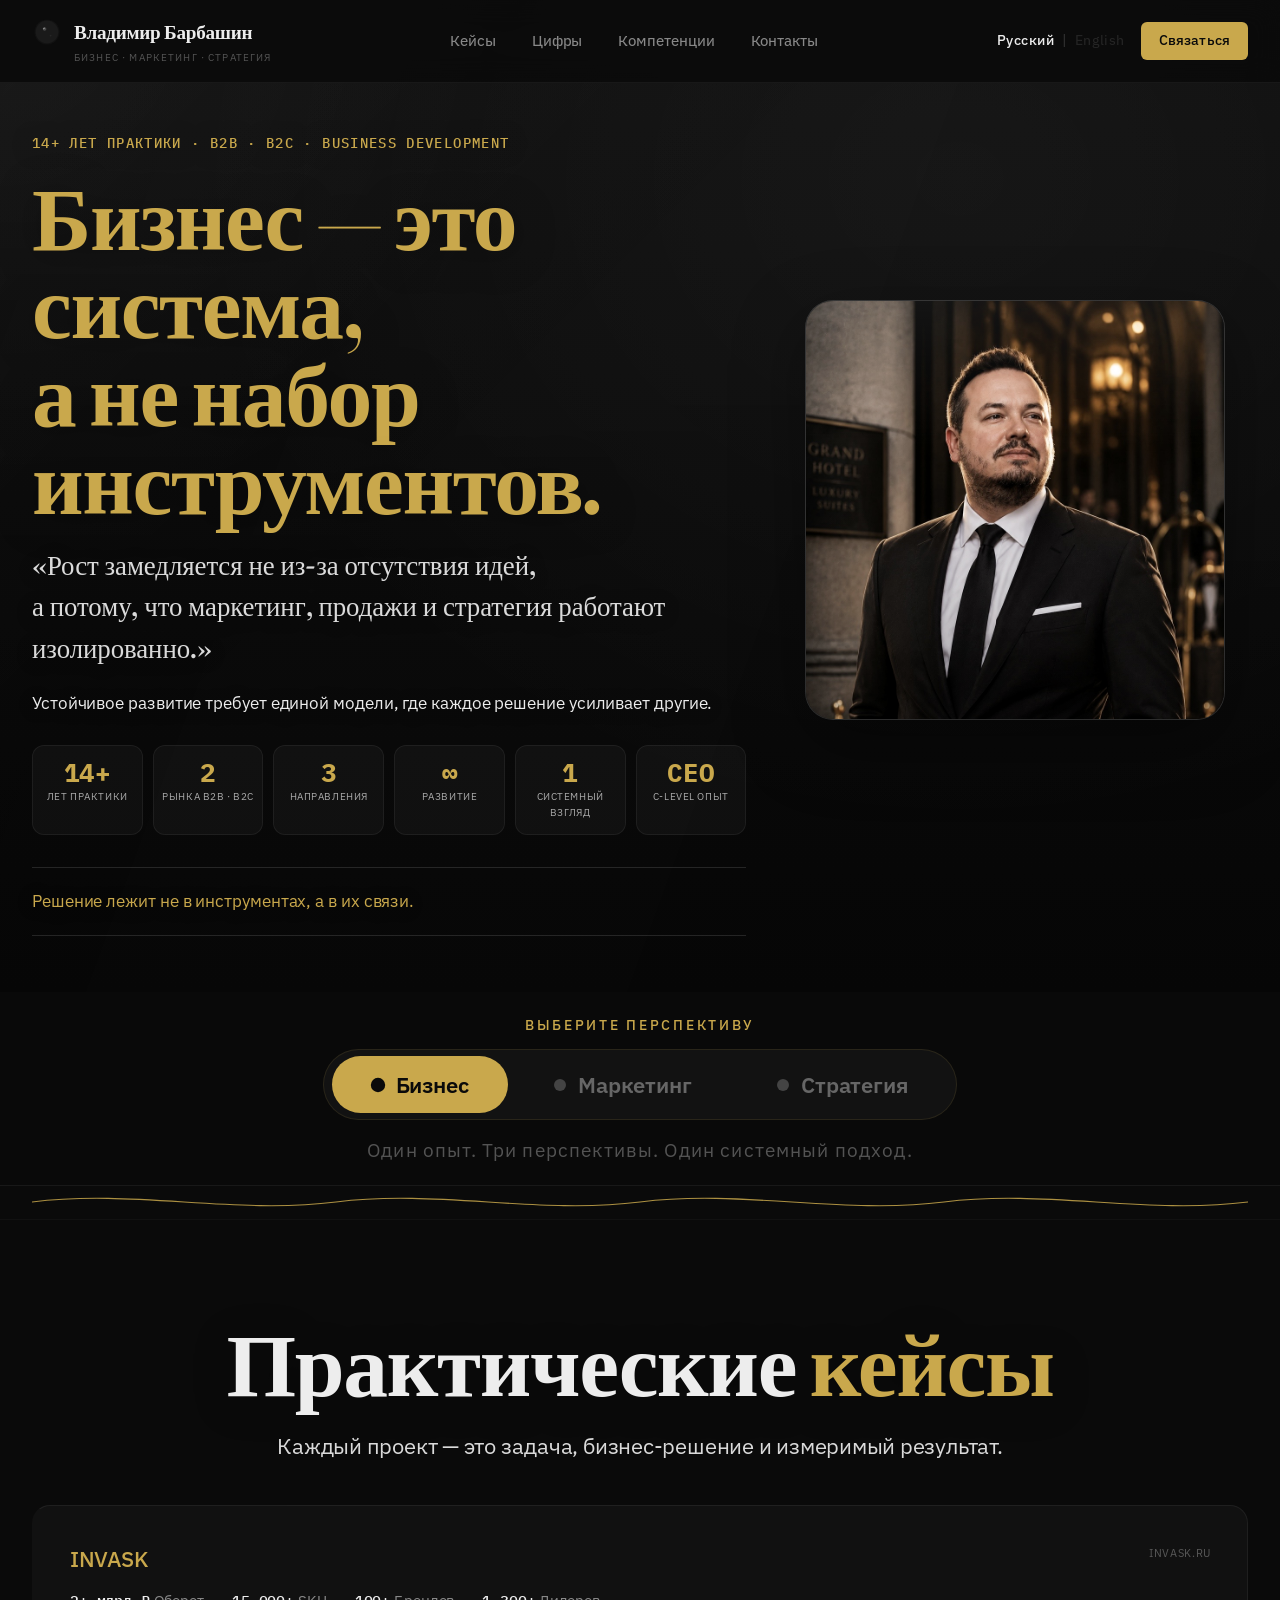
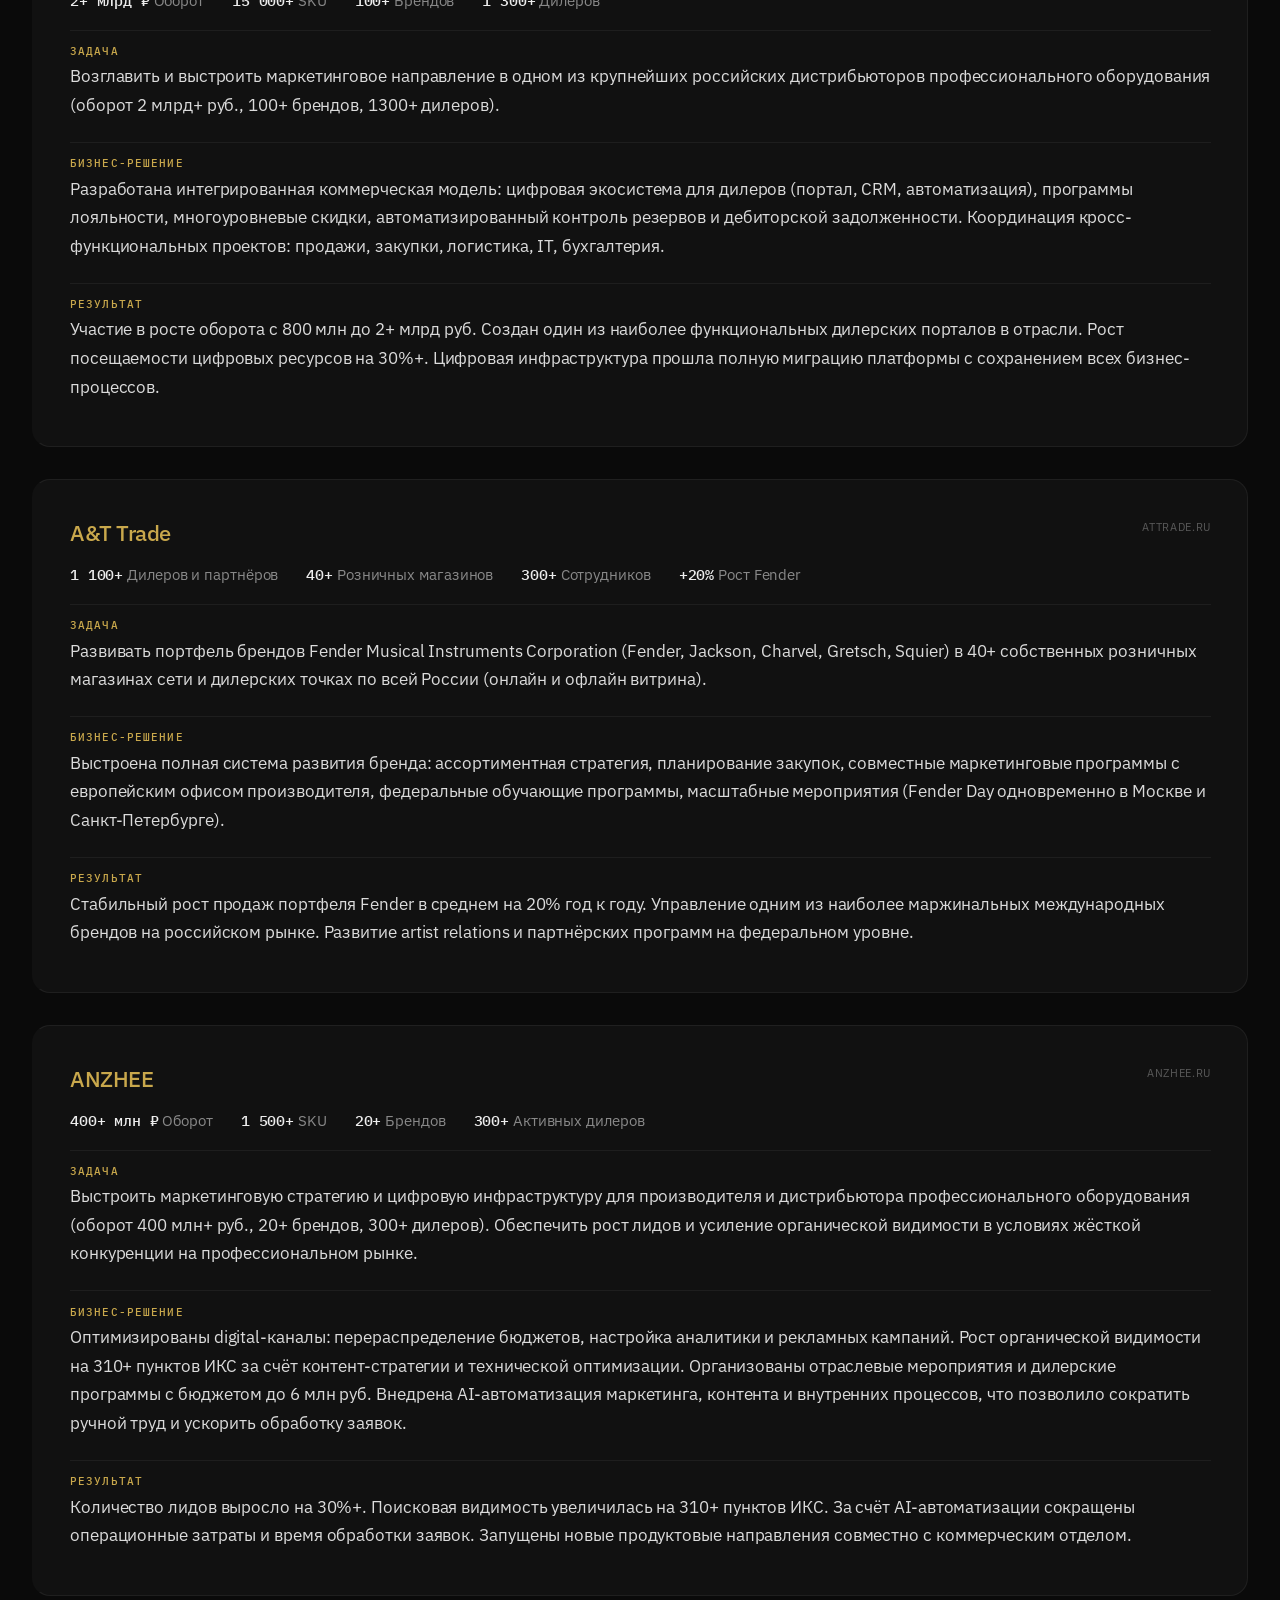
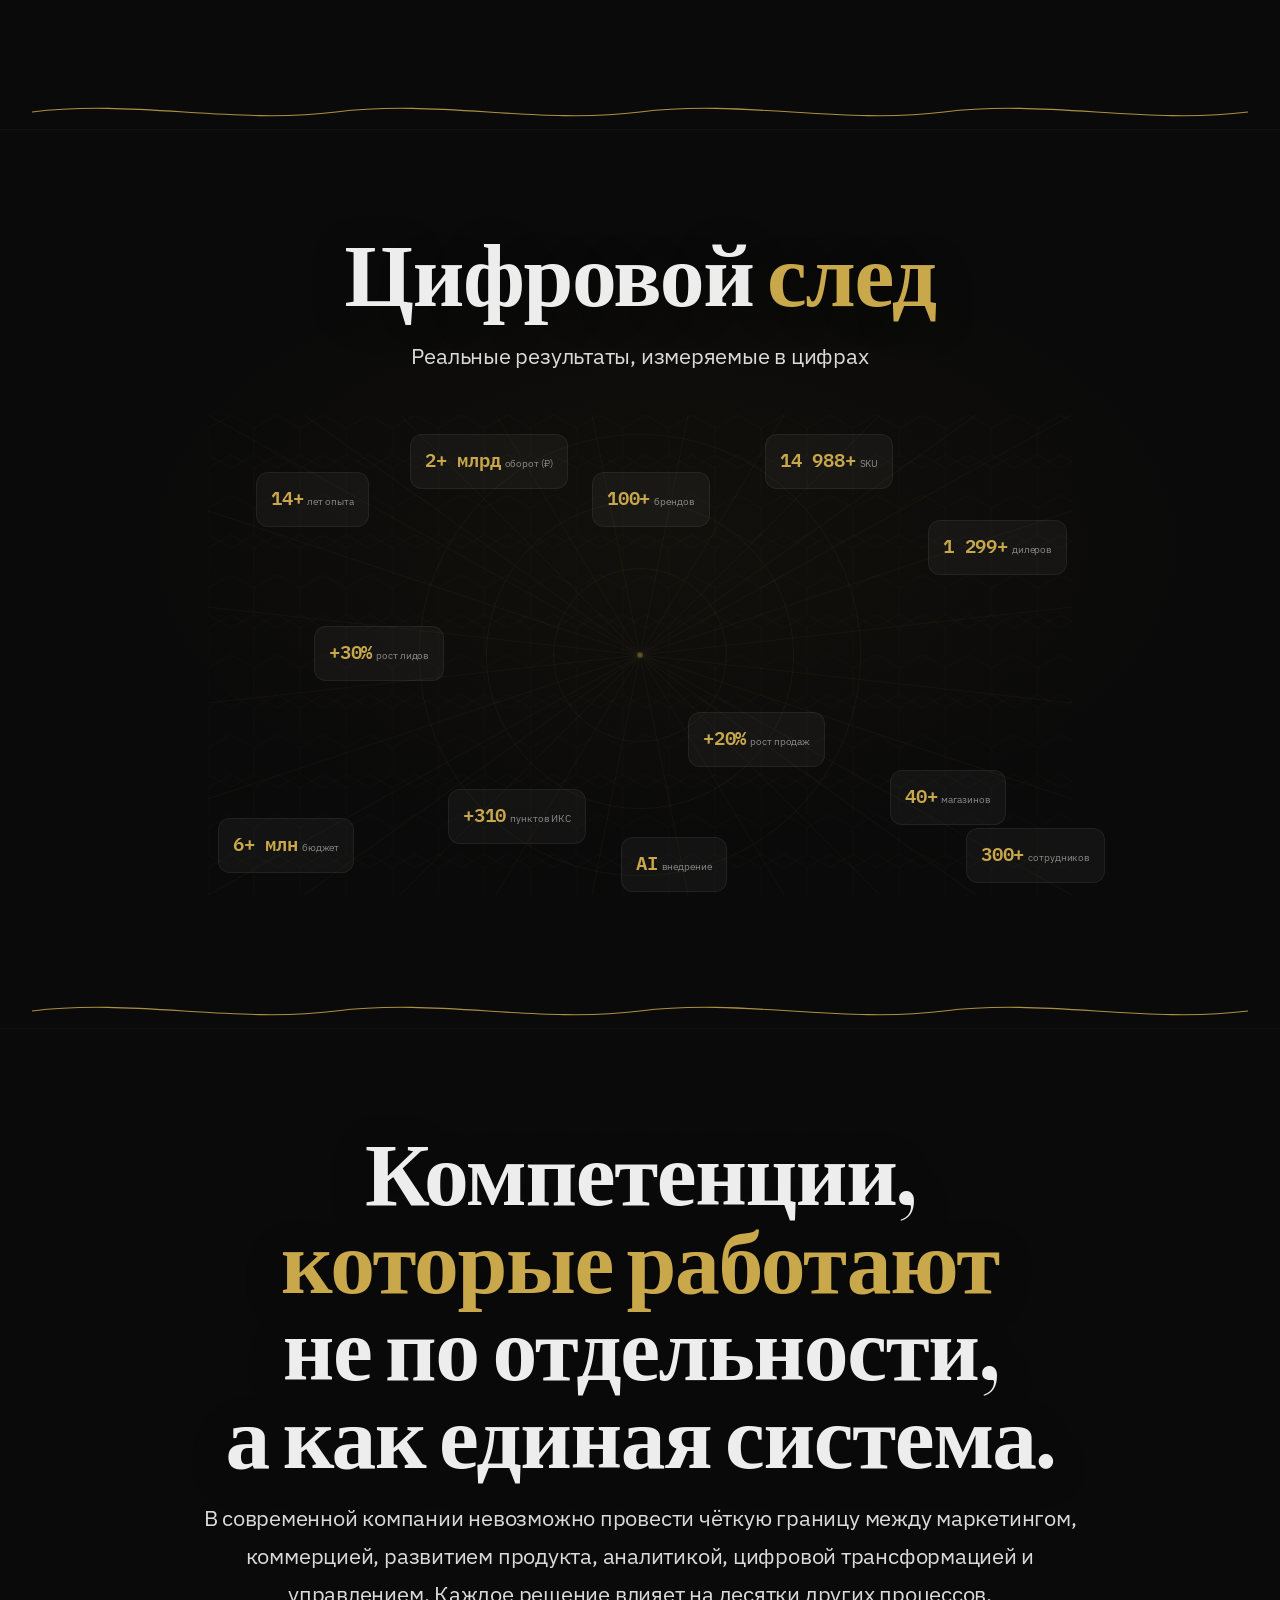
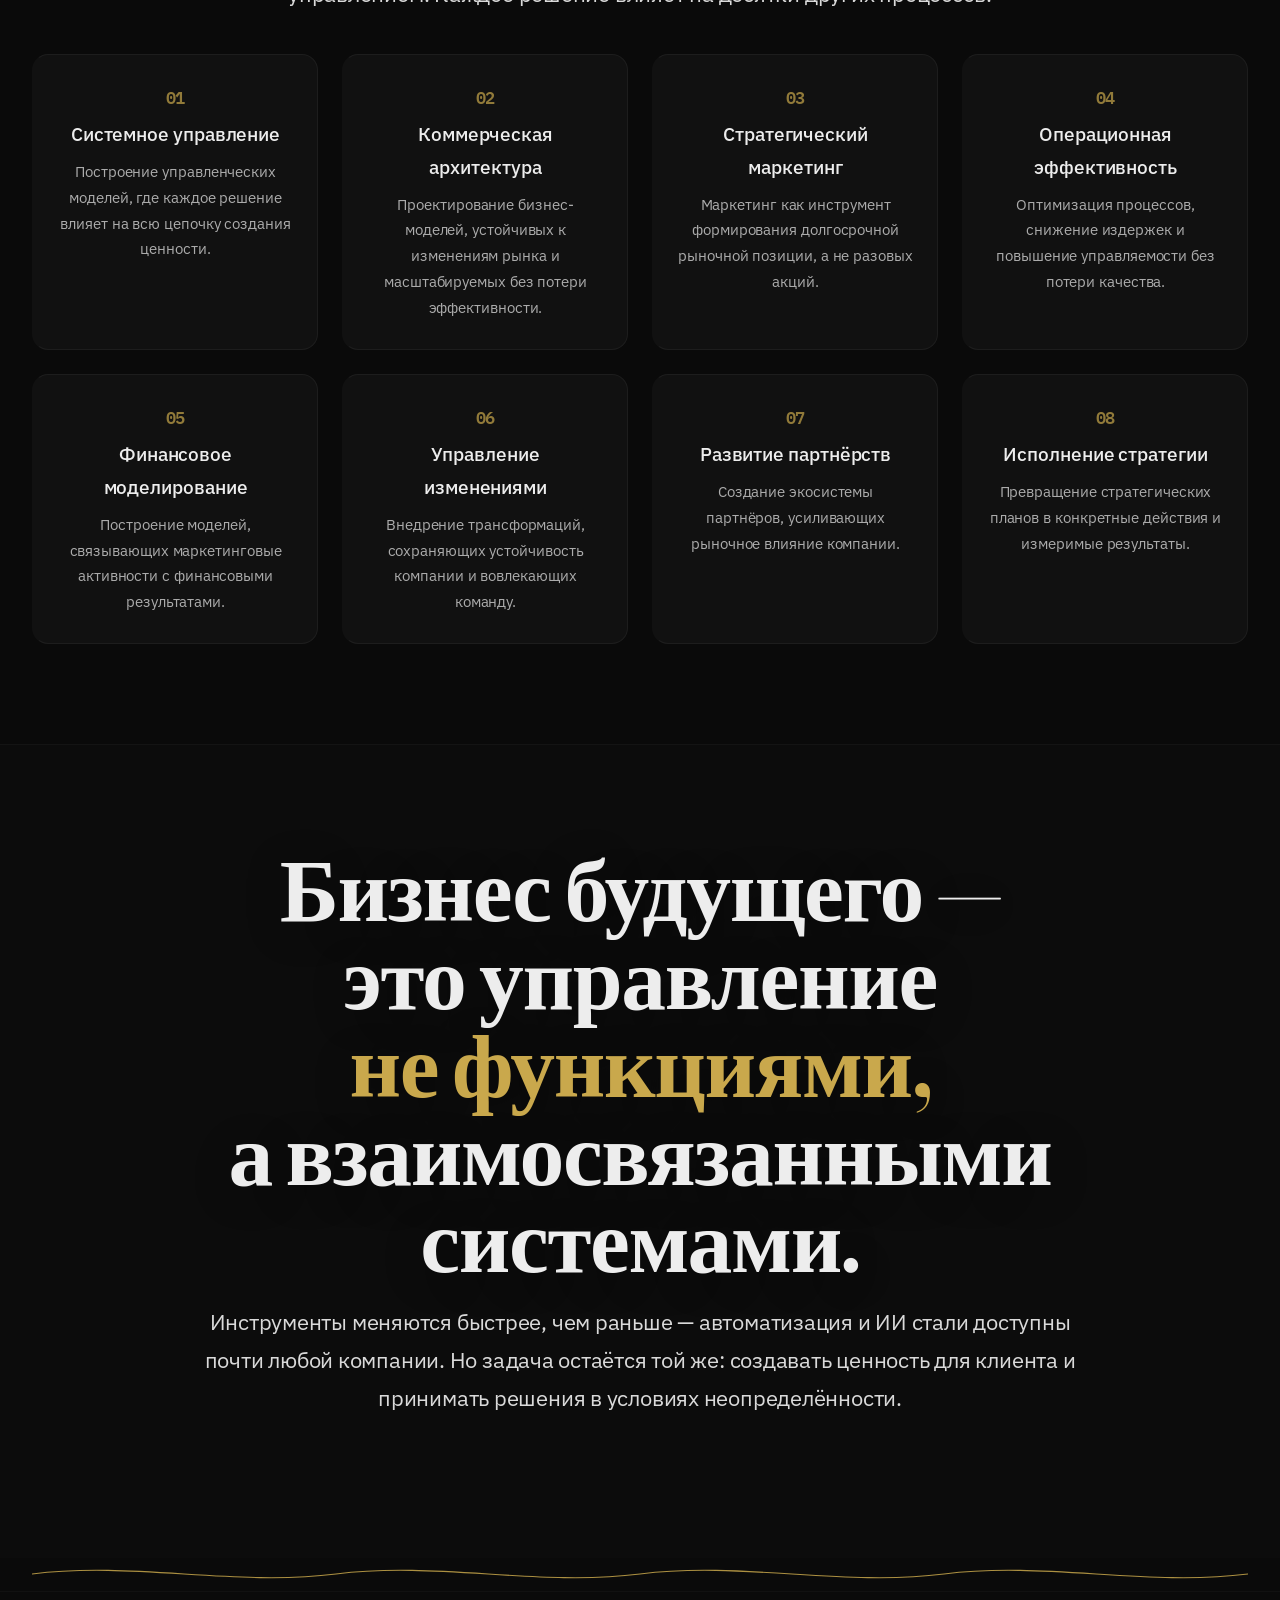
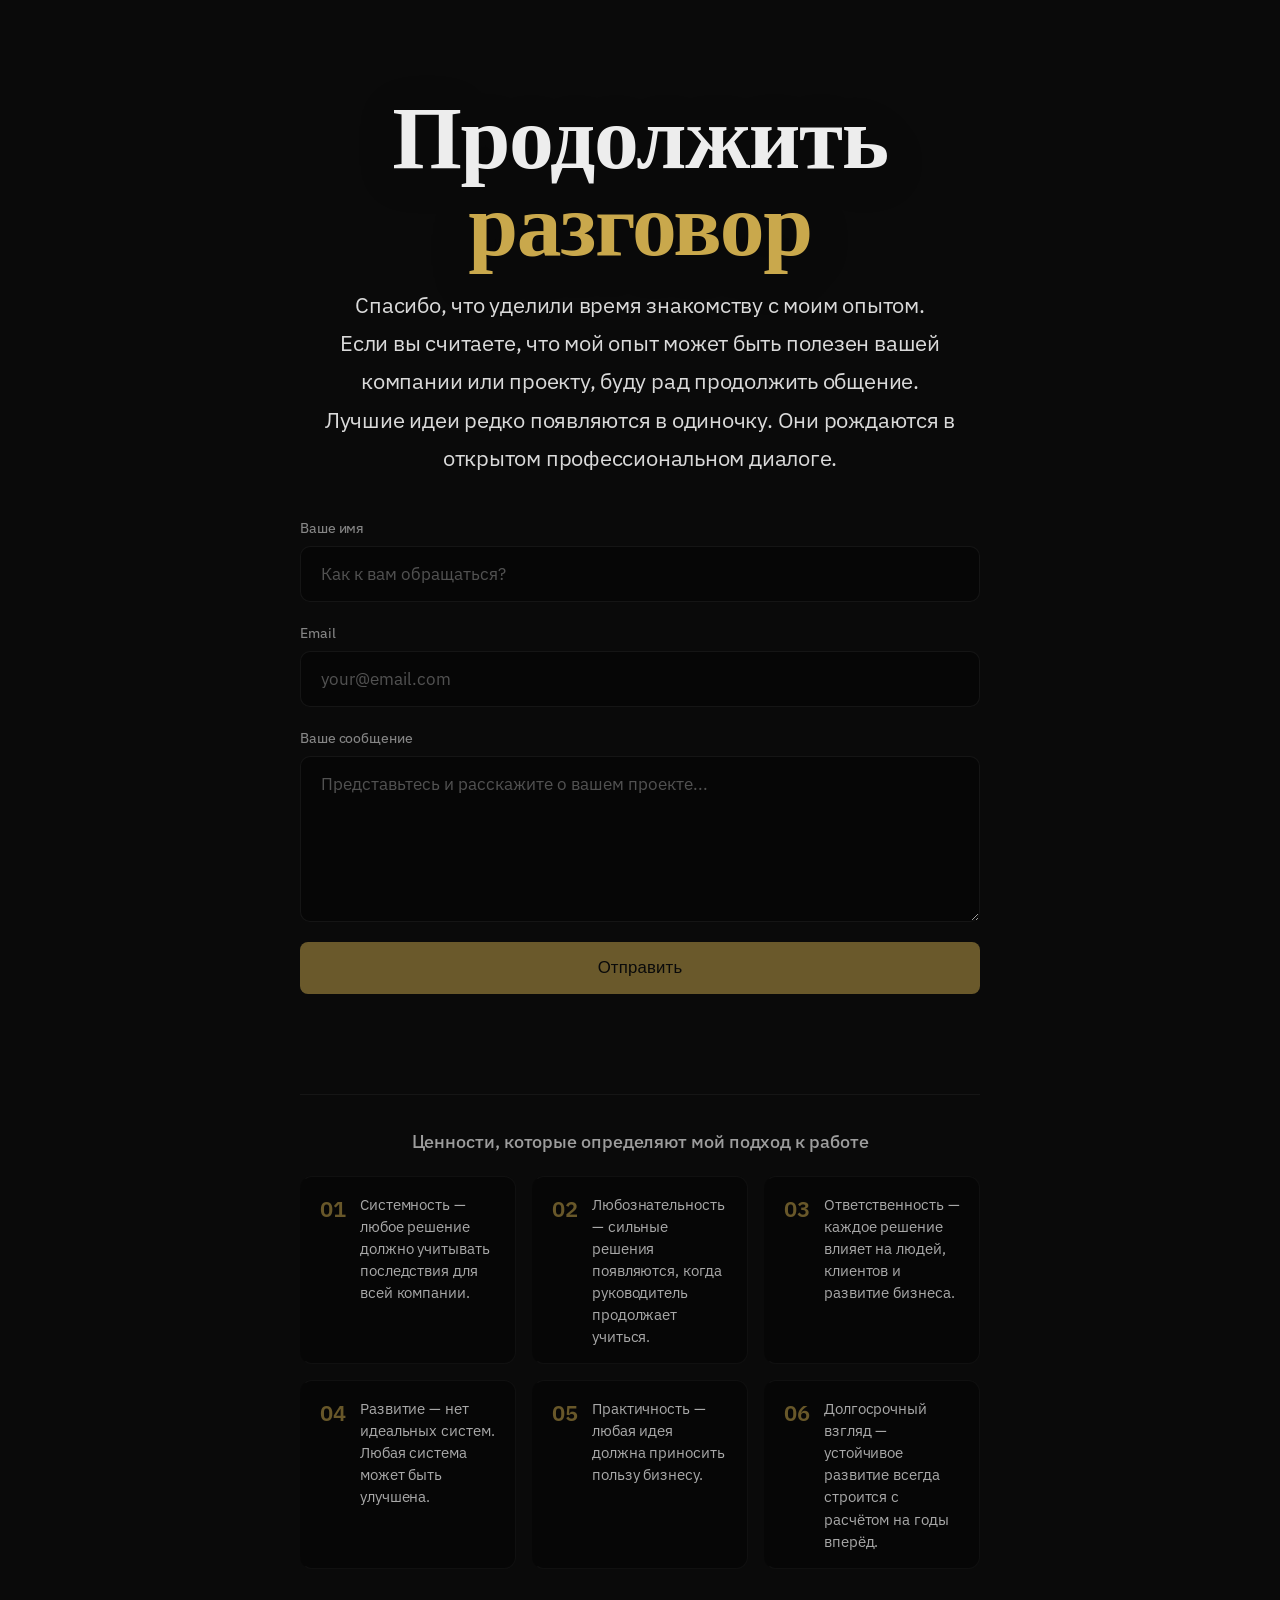
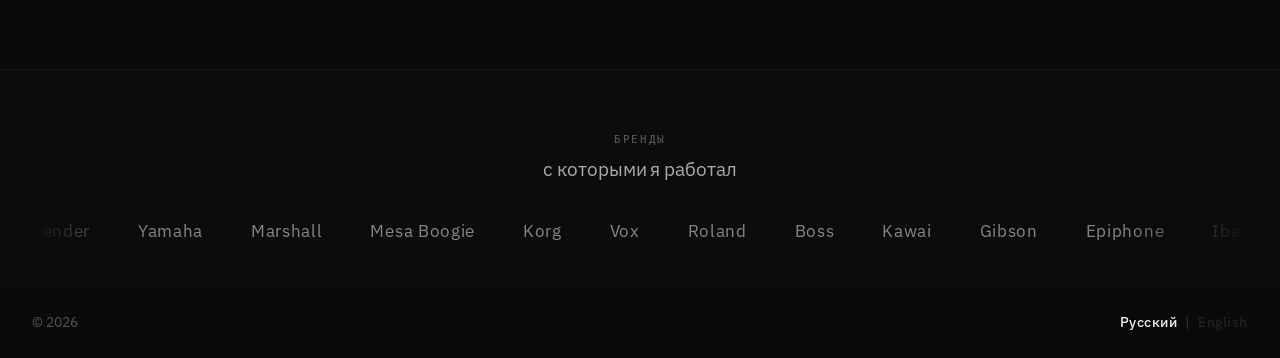
==== commit d756ac7a: "Add files via upload" ====
--- a/index.html
+++ b/index.html
@@ -634,7 +634,9 @@
 <!-- ════════════════════════════════════════════════════════════
 CASES
 ════════════════════════════════════════════════════════════ -->
-<div class="vu-divider" aria-hidden="true"><div class="vu-divider__row"></div></div>
+<div class="vu-divider" aria-hidden="true"><svg class="vu-divider__row" viewBox="0 0 1200 40" preserveAspectRatio="none">
+  <path class="vu-divider__path" d="M0,20 C100,4 200,36 300,20 C400,4 500,36 600,20 C700,4 800,36 900,20 C1000,4 1100,36 1200,20"/>
+</svg></div>
 
 <section class="section" id="cases">
   <div class="section-bg" style="background-image: url('assets/cases-placeholder.svg'); opacity:0.05;"></div>
@@ -652,10 +654,12 @@
 <!-- ════════════════════════════════════════════════════════════
 DIGITAL FOOTPRINT — С CANVAS-АНИМАЦИЕЙ
 ════════════════════════════════════════════════════════════ -->
-<div class="vu-divider" aria-hidden="true"><div class="vu-divider__row"></div></div>
+<div class="vu-divider" aria-hidden="true"><svg class="vu-divider__row" viewBox="0 0 1200 40" preserveAspectRatio="none">
+  <path class="vu-divider__path" d="M0,20 C100,4 200,36 300,20 C400,4 500,36 600,20 C700,4 800,36 900,20 C1000,4 1100,36 1200,20"/>
+</svg></div>
 
 <section class="section section--dark" id="metrics">
-  <div class="section-bg" style="background-image: url('assets/metrics-placeholder.svg'); opacity:0.04;"></div>
+  <div class="section-bg" style="background-image: url('assets/metrics-network.svg'); opacity:0.05;"></div>
   
   <!-- КОНТЕЙНЕР ДЛЯ CANVAS -->
   <div id="metrics-canvas-container" style="position:absolute;inset:0;z-index:0;pointer-events:none;overflow:hidden;background:#0A0A0A;">
@@ -754,7 +758,9 @@
 <!-- ════════════════════════════════════════════════════════════
 COMPETENCIES
 ════════════════════════════════════════════════════════════ -->
-<div class="vu-divider" aria-hidden="true"><div class="vu-divider__row"></div></div>
+<div class="vu-divider" aria-hidden="true"><svg class="vu-divider__row" viewBox="0 0 1200 40" preserveAspectRatio="none">
+  <path class="vu-divider__path" d="M0,20 C100,4 200,36 300,20 C400,4 500,36 600,20 C700,4 800,36 900,20 C1000,4 1100,36 1200,20"/>
+</svg></div>
 
 <section class="section section--center" id="competencies">
   <div class="section-bg" style="background-image: url('assets/competencies-placeholder.svg'); opacity:0.04;"></div>
@@ -795,7 +801,9 @@
 <!-- ════════════════════════════════════════════════════════════
 CONTACT
 ════════════════════════════════════════════════════════════ -->
-<div class="vu-divider" aria-hidden="true"><div class="vu-divider__row"></div></div>
+<div class="vu-divider" aria-hidden="true"><svg class="vu-divider__row" viewBox="0 0 1200 40" preserveAspectRatio="none">
+  <path class="vu-divider__path" d="M0,20 C100,4 200,36 300,20 C400,4 500,36 600,20 C700,4 800,36 900,20 C1000,4 1100,36 1200,20"/>
+</svg></div>
 
 <section class="section" id="contact">
   <div class="section-bg" style="background-image: url('assets/contact-placeholder.svg'); opacity:0.04;"></div>
--- a/styles.css
+++ b/styles.css
@@ -1,8 +1,8 @@
-.btn,.portfolio-modal__achievement,.quote-block,.section--center,.section-sub,.section-title{text-align:center}.header__inner,.logo{display:flex;align-items:center}.nav a:hover,.perspective-option:not(.active):hover,body{color:#ededed}.btn,.burger,.lang-switch{cursor:pointer}.hero,.section{overflow:hidden}.hero__text p,.hero__thought p{text-shadow:0 2px 20px rgba(0,0,0,.3)}.brands-slider__label,.case-card__block-title,.hero-metric__label,.hero__tag,.logo__sub,.portfolio-card__tag{text-transform:uppercase}@font-face{font-family:Inter;src:url('assets/fonts/Inter-Regular.woff2') format('woff2');font-weight:400;font-style:normal;font-display:optional}@font-face{font-family:Inter;src:url('assets/fonts/Inter-Medium.woff2') format('woff2');font-weight:500;font-style:normal;font-display:optional}@font-face{font-family:Inter;src:url('assets/fonts/Inter-SemiBold.woff2') format('woff2');font-weight:600;font-style:normal;font-display:optional}@font-face{font-family:Inter;src:url('assets/fonts/Inter-Bold.woff2') format('woff2');font-weight:700;font-style:normal;font-display:optional}@font-face{font-family:Manrope;src:url('assets/fonts/Manrope-Regular.woff2') format('woff2');font-weight:400;font-style:normal;font-display:optional}@font-face{font-family:Manrope;src:url('assets/fonts/Manrope-Medium.woff2') format('woff2');font-weight:500;font-style:normal;font-display:optional}@font-face{font-family:Manrope;src:url('assets/fonts/Manrope-SemiBold.woff2') format('woff2');font-weight:600;font-style:normal;font-display:optional}*{margin:0;padding:0;box-sizing:border-box}html{scroll-behavior:smooth;-webkit-font-smoothing:antialiased}body{font-family:Inter,-apple-system,BlinkMacSystemFont,'Segoe UI',Roboto,sans-serif;background-color:#0a0a0a;font-size:1.05rem;line-height:1.7;transition:background-color .8s;letter-spacing:-.01em;background-size:cover;background-position:center;background-attachment:fixed;background-repeat:no-repeat}body::before{content:'';position:fixed;inset:0;background:radial-gradient(circle at top left,rgba(255,255,255,.04),transparent 35%),linear-gradient(135deg,rgba(255,255,255,.02),transparent 45%);pointer-events:none;z-index:-1}.container{max-width:1280px;margin:0 auto;padding:0 32px;position:relative;z-index:2}a{color:inherit;text-decoration:none}img{max-width:100%;height:auto;display:block}.hero__title,.section-title{font-size:clamp(3.2rem, 8vw, 5.6rem);font-weight:700;line-height:.98;letter-spacing:-.035em;margin-bottom:1.2rem;text-shadow:0 6px 40px rgba(0,0,0,.28)}.section-title{max-width:960px;margin-left:auto;margin-right:auto}.hero__title .highlight,.section-title .highlight{transition:color .8s}.case-card__company,.hero__tag,.perspective-option,.perspective-switch__sub,.section-sub{font-size:1.4rem;font-weight:500;letter-spacing:-.01em}.hero__tag{font-size:.85rem;letter-spacing:.1em;font-weight:450;opacity:.8}.section-sub{color:rgba(255,255,255,.85);max-width:820px;margin:0 auto 2.5rem;font-weight:400}.section-sub--wide{max-width:900px}.hero__text-lead{font-size:clamp(1.3rem, 2.1vw, 1.8rem)!important;font-style:italic;font-weight:600;color:rgba(255,255,255,.85);margin-bottom:1.2rem;line-height:1.55;max-width:780px}.header{position:fixed;top:0;left:0;right:0;z-index:1000;padding:16px 0;transition:background-color .5s,box-shadow .5s,border-color .5s;background-color:rgba(10,10,10,.9);backdrop-filter:blur(14px) saturate(1.2);border-bottom:1px solid rgba(255,255,255,.06)}.nav a,.section{position:relative}.header.scrolled{background-color:rgba(10,10,10,.96);backdrop-filter:blur(20px) saturate(1.3);box-shadow:0 1px 0 rgba(255,255,255,.07);border-bottom:1px solid rgba(255,255,255,.08)}.header__inner{justify-content:space-between;gap:20px}.burger,.header__left{flex-direction:column}.header__left{display:flex;flex-shrink:0}.logo{gap:12px;font-size:1.05rem;font-weight:600;letter-spacing:-.02em}.logo__icon,.nav{align-items:center;display:flex}.logo__icon{justify-content:center;width:30px;height:30px;flex-shrink:0}.logo__icon svg{width:100%;height:100%}.logo__text{font-size:1.2rem;font-weight:600}.logo__sub{font-size:.6rem;color:#555;letter-spacing:.12em;margin-top:1px;padding-left:42px;transition:color .8s}.nav{gap:36px;font-size:.95rem;color:#888}.nav a{transition:color .25s;font-weight:450}.nav a::after{content:'';position:absolute;bottom:-4px;left:0;width:0%;height:1.5px;transition:width .3s,background .6s;border-radius:2px}.nav a:hover::after{width:100%}.header__right{display:flex;align-items:center;gap:16px;flex-shrink:0}.lang-switch{font-size:.85rem;color:#555;user-select:none;letter-spacing:.04em;font-weight:450}.lang-switch__active{color:#ededed;font-weight:500}.lang-switch__sep{margin:0 4px;color:#333}.lang-switch__inactive{opacity:.35;transition:opacity .2s}.lang-switch__inactive:hover{opacity:1}.burger{display:none;gap:5px;background:0 0;border:none;padding:4px}.burger span{display:block;width:24px;height:2px;background:#ededed;border-radius:2px;transition:.3s}.btn{display:inline-block;padding:12px 32px;border-radius:8px;border:none;transition:.4s cubic-bezier(.34,1.56,.64,1);letter-spacing:.01em;font-size:.95rem;font-weight:500}.btn--primary{color:#0a0a0a;transition:background .6s,transform .4s cubic-bezier(.34,1.56,.64,1),box-shadow .4s}.btn--primary:hover{transform:translateY(-2px) scale(1.02);box-shadow:0 8px 32px var(--accent-glow,rgba(201,168,76,.25))}.btn--primary:active{transform:scale(.96);transition-duration:.1s}.btn--secondary{background:0 0;color:#ededed;border:1px solid rgba(255,255,255,.06);transition:border-color .5s,color .5s,transform .4s cubic-bezier(.34,1.56,.64,1)}.btn--secondary:hover{transform:translateY(-2px);border-color:var(--accent,#c9a84c);color:var(--accent,#c9a84c)}.btn--secondary:active{transform:scale(.96);transition-duration:.1s}.btn--small{padding:7px 18px;border-radius:6px;font-size:.85rem}.btn--large{padding:16px 48px;font-size:1.05rem}.section{padding:100px 0;border-top:1px solid rgba(255,255,255,.03);transition:border-color .8s}.section:first-of-type{border-top:none}.section--dark{background:rgba(255,255,255,.01)}.section--center .grid-2,.section--center .grid-3{text-align:left}.section-bg{position:absolute;inset:0;background-size:cover;background-position:center;opacity:.08;z-index:0;filter:blur(2px) saturate(.7);transition:opacity 1.5s,transform 1.5s;transform:scale(1.02)}.section--dark .section-bg{opacity:.06}.section:hover .section-bg{transform:scale(1.04);opacity:.12}.perspective-switch-wrapper{position:sticky;top:72px;z-index:100;padding:22px 0 18px;background:rgba(10,10,10,.86);backdrop-filter:blur(14px) saturate(1.2);border-bottom:1px solid rgba(255,255,255,.06);margin-bottom:0;transition:background .6s,border-color .6s}.perspective-switch-wrapper .container{display:flex;flex-direction:column;align-items:center;gap:12px}.perspective-switch__label{font-size:.85rem;text-transform:uppercase;letter-spacing:.2em;color:#555;font-weight:500;transition:color .8s}.perspective-switch{display:flex;align-items:center;gap:6px;background:rgba(255,255,255,.04);padding:6px 8px;border-radius:40px;border:1px solid rgba(255,255,255,.06);transition:border-color .6s,background .6s}.perspective-option{display:flex;align-items:center;gap:12px;padding:14px 40px;border-radius:34px;font-size:1.4rem;font-weight:600;color:#666;cursor:pointer;transition:.5s cubic-bezier(.34,1.56,.64,1);background:0 0;border:none;font-family:inherit;letter-spacing:-.01em}.perspective-option .dot{display:inline-block;width:12px;height:12px;border-radius:50%;background:#444;transition:background .5s,transform .3s}.perspective-option.active{color:#0a0a0a}.perspective-option.active .dot{background:#0a0a0a;transform:scale(1.2)}.perspective-option:not(.active):hover .dot{background:#ededed;background:var(--accent)}.perspective-switch__sub{font-size:1.2rem;color:rgba(255,255,255,.3);letter-spacing:.06em;transition:color .8s;font-weight:400;margin-top:2px}.hero{min-height:100vh;padding:132px 0 56px;display:flex;flex-direction:column;justify-content:center;position:relative;transition:background 1s}.hero__bg,.hero__bg-image{z-index:0;transition:opacity .8s;position:absolute;inset:0}.hero__bg-image{background-size:cover;background-position:center;opacity:.18;filter:brightness(.65) saturate(.85) contrast(1.05)}.hero__bg-image::after{content:'';position:absolute;inset:0;background:linear-gradient(110deg,rgba(10,10,10,.78) 0,rgba(10,10,10,.45) 42%,rgba(10,10,10,.82) 100%)}.hero__bg{background:radial-gradient(ellipse at 75% 18%,rgba(255,255,255,.035) 0,transparent 58%),linear-gradient(180deg,rgba(255,255,255,.03) 0,rgba(0,0,0,.18) 100%)}.hero__layout{position:relative;z-index:1;display:grid;grid-template-columns:minmax(0,1.15fr) minmax(260px,0.75fr);align-items:center;gap:36px}.hero__content{max-width:880px}.hero-metrics,.hero__text,.hero__thought{max-width:780px}.hero__visual{display:flex;justify-content:center;align-items:flex-start;padding-top:0;margin-top:-48px}.hero__photo-card{position:relative;width:min(100%,420px);border-radius:28px;overflow:hidden;border:1px solid rgba(255,255,255,.12);box-shadow:0 24px 70px rgba(0,0,0,.38);background:rgba(255,255,255,.03);backdrop-filter:blur(14px)}.hero-metric,.metric-node{border-radius:12px;text-align:center}.hero__photo-card::before{content:'';position:absolute;inset:0;background:linear-gradient(180deg,rgba(255,255,255,.08) 0,transparent 35%,rgba(0,0,0,.18) 100%);pointer-events:none;z-index:1}.hero__photo-card img{display:block;width:100%;height:100%;max-height:620px;object-fit:cover;filter:saturate(.9) contrast(1.02)}.hero__tag{margin-bottom:1.2rem;text-shadow:0 2px 20px rgba(0,0,0,.5)}.hero__text p{font-size:1.05rem}.hero__thought{margin:2rem 0 0;padding:1.2rem 0;border-top:1px solid rgba(255,255,255,.12);border-bottom:1px solid rgba(255,255,255,.12);transition:border-color .8s}.hero-metrics{display:grid;grid-template-columns:repeat(6,1fr);gap:10px;margin:1.7rem 0 0}.hero-metric{background:rgba(255,255,255,.035);backdrop-filter:blur(8px);padding:13px 6px;border:1px solid rgba(255,255,255,.06);transition:border-color .6s,transform .3s,background .6s,box-shadow .3s;cursor:default}.case-card,.competency-card{background:rgba(255,255,255,.03);position:relative;overflow:hidden}.hero-metric:hover{transform:translateY(-2px);border-color:var(--accent,#c9a84c);background:rgba(0,0,0,.5)}.hero-metric__label{margin-top:2px;font-size:.6rem;color:rgba(255,255,255,.65);letter-spacing:.06em}.hero-metric__number{font-size:clamp(1.3rem, 2vw, 1.8rem);font-weight:700;line-height:1.1;transition:color .8s;letter-spacing:-.04em}.cases-list{display:flex;flex-direction:column;gap:32px;margin-top:2rem}.case-card{backdrop-filter:blur(14px);border-radius:18px;padding:34px 36px;border:1px solid rgba(255,255,255,.06);transition:border-color .5s,transform .4s cubic-bezier(.34,1.56,.64,1),box-shadow .5s,background .6s;cursor:default;width:100%}.competency-card,.metric-node{backdrop-filter:blur(8px);cursor:default}.case-card::before{content:'';position:absolute;top:0;left:0;right:0;height:2px;transform:scaleX(0);transform-origin:left;transition:transform .5s cubic-bezier(.34,1.56,.64,1);background:var(--accent,#c9a84c)}.case-card:hover,.metric-node{background:rgba(255,255,255,.04)}.case-card:hover::before{transform:scaleX(1)}.case-card:hover{transform:translateY(-3px);box-shadow:0 18px 48px rgba(0,0,0,.55);border-color:var(--accent,#c9a84c)}.case-card:active{transform:scale(.99);transition-duration:.1s}.case-card__top{display:flex;justify-content:space-between;align-items:flex-start;flex-wrap:wrap;gap:12px;margin-bottom:4px}.case-card__company{transition:color .8s;letter-spacing:-.02em;color:var(--accent,#c9a84c)}.case-card__url{font-size:.7rem;color:rgba(255,255,255,.3);letter-spacing:.06em;transition:color .8s;font-weight:400;margin-top:4px}.case-card__stats{display:flex;flex-wrap:wrap;gap:8px 28px;margin:.6rem 0 1rem;transition:color .8s;font-size:.95rem;color:rgba(255,255,255,.5)}.brand-slide:hover,.case-card__block-title,.case-card__stats .gold,.competency-card__num,.metric-node__number{color:var(--accent,#c9a84c)}.case-card__stats strong{color:#ededed;transition:color .8s;font-weight:500}.case-card__stats .gold{font-weight:600;transition:color .8s}.case-card__block{margin-top:.7rem;padding:.7rem 0;border-top:1px solid rgba(255,255,255,.05);transition:border-color .8s}.case-card__block:first-of-type{border-top:none;padding-top:0}.case-card__block-title{font-size:.7rem;letter-spacing:.1em;font-weight:600;margin-bottom:.1rem}.case-card__block p{font-size:1.05rem;color:rgba(255,255,255,.85);line-height:1.7}.competency-grid,.grid-4{display:grid;grid-template-columns:repeat(4,1fr);gap:24px;margin-top:2rem}.competency-card{border-radius:16px;padding:28px 24px;border:1px solid rgba(255,255,255,.05);transition:border-color .5s,transform .4s cubic-bezier(.34,1.56,.64,1),box-shadow .5s,background .6s}.competency-card:hover{transform:translateY(-4px);box-shadow:0 14px 40px rgba(0,0,0,.45);border-color:var(--accent,#c9a84c);background:rgba(255,255,255,.045)}.competency-card:active,.value-item:active{transform:scale(.98);transition-duration:.1s}.competency-card__num{display:inline-block;font-size:1.05rem;font-weight:600;letter-spacing:.02em;margin-bottom:.45rem;transition:color .8s;opacity:.7}.competency-card h4{font-size:1.2rem;margin-bottom:.5rem;font-weight:500;transition:color .8s}.competency-card p{font-size:.95rem;color:rgba(255,255,255,.65);line-height:1.7;transition:color .8s;font-weight:400}.cloud-diagonals line,.cloud-orbit{stroke:var(--accent,#C9A84C);opacity:.05;transition:opacity .8s}.metrics-cloud{position:relative;width:100%;max-width:960px;margin:0 auto;min-height:480px;padding:20px 0}.metrics-cloud__svg{position:absolute;inset:0;width:100%;height:100%;pointer-events:none;z-index:0}.cloud-orbit{fill:none;stroke-width:.5}.cloud-diagonals.active line,.cloud-orbit.active{opacity:.12}.cloud-diagonals line{stroke-width:.4}.cloud-center{fill:var(--accent,#C9A84C);opacity:.3;r:3}.metric-node{position:absolute;padding:12px 14px;border:1px solid rgba(255,255,255,.06);transition:border-color .5s,transform .6s cubic-bezier(.34, 1.56, .64, 1),box-shadow .5s,background .6s;min-width:60px;will-change:transform;opacity:0;transform:translateY(20px) scale(.9);z-index:1;animation:6s ease-in-out infinite alternate floatNode}.metric-node.visible{opacity:1;transform:translateY(0) scale(1)}.metric-node:hover{transform:translateY(-4px) scale(1.05);box-shadow:0 12px 32px rgba(0,0,0,.5);border-color:var(--accent,#c9a84c);background:rgba(0,0,0,.6);z-index:2}.metric-node__number{font-size:1.2rem;font-weight:600;line-height:1.2;transition:color .8s;letter-spacing:-.02em}.metric-node__label{margin-top:2px;font-size:.6rem;color:rgba(255,255,255,.5);line-height:1.2;max-width:70px}.metric-node:nth-child(2){animation-delay:-.5s}.metric-node:nth-child(3){animation-delay:-1s}.metric-node:nth-child(4){animation-delay:-1.5s}.metric-node:nth-child(5){animation-delay:-2s}.metric-node:nth-child(6){animation-delay:-2.5s}.metric-node:nth-child(7){animation-delay:-3s}.metric-node:nth-child(8){animation-delay:-3.5s}.metric-node:nth-child(9){animation-delay:-4s}.metric-node:nth-child(10){animation-delay:-4.5s}.metric-node:nth-child(11){animation-delay:-5s}.metric-node:nth-child(12){animation-delay:-5.5s}@keyframes floatNode{0%{transform:translateY(0) translateX(0)}25%{transform:translateY(-6px) translateX(3px)}50%{transform:translateY(3px) translateX(-3px)}75%{transform:translateY(-2px) translateX(5px)}100%{transform:translateY(5px) translateX(-2px)}}.brands-slider{padding:60px 0 40px;background:rgba(255,255,255,.01);border-top:1px solid rgba(255,255,255,.03);overflow:hidden;position:relative}.contact-form__field input,.contact-form__field textarea,.value-item{background:rgba(0,0,0,.3);backdrop-filter:blur(8px);box-sizing:border-box}.brands-slider__header{display:flex;flex-direction:column;align-items:center;gap:4px;margin-bottom:32px}.brands-slider__label{font-size:.7rem;letter-spacing:.15em;color:rgba(255,255,255,.3);font-weight:500}.brands-slider__sub{font-size:1.2rem;font-weight:400;color:rgba(255,255,255,.65)}.brands-slider__track-wrapper{position:relative;overflow:hidden;mask-image:linear-gradient(to right,transparent,black 10%,black 90%,transparent);-webkit-mask-image:linear-gradient(to right,transparent,black 10%,black 90%,transparent)}.brands-slider__track{display:flex;gap:48px;animation:30s linear infinite scrollBrands;width:max-content}.brands-slider__track:hover{animation-play-state:paused}.brand-slide{font-size:1.05rem;font-weight:400;color:rgba(255,255,255,.5);white-space:nowrap;letter-spacing:.04em;transition:color .3s,transform .3s;cursor:default;flex-shrink:0}.brand-slide:hover{transform:scale(1.05)}@keyframes scrollBrands{0%{transform:translateX(0)}100%{transform:translateX(-50%)}}.values-grid{display:grid;grid-template-columns:repeat(3,minmax(0,1fr));gap:16px;margin-top:1.2rem;width:100%}.value-item{display:flex;align-items:flex-start;gap:12px;padding:16px 18px;border-radius:12px;border:1px solid rgba(255,255,255,.04);transition:border-color .5s,transform .4s cubic-bezier(.34,1.56,.64,1),background .6s;cursor:default;width:100%;font-size:.95rem;line-height:1.45;min-height:96px;color:rgba(255,255,255,.65)}.value-item:hover{transform:translateY(-4px) scale(1.01);border-color:var(--accent,#c9a84c);background:rgba(0,0,0,.5)}.value-item>span:first-child{font-weight:600;flex-shrink:0;opacity:.5;min-width:28px;font-size:1.4rem;color:var(--accent,#c9a84c)}.value-item>span:last-child{flex:1 1 auto;min-width:0;font-weight:400;color:inherit;opacity:1;font-size:inherit}.quote-block{margin:2.5rem 0;padding:2rem 0;border-top:1px solid rgba(255,255,255,.05);border-bottom:1px solid rgba(255,255,255,.05);transition:border-color .8s}.quote-block p{font-size:1.4rem;color:rgba(255,255,255,.65);font-style:italic}.contact__inner{max-width:680px;margin:0 auto}.contact-form{display:flex;flex-direction:column;gap:20px;position:relative;margin:2rem 0}.contact-form__field{display:flex;flex-direction:column;gap:6px}.contact-form__field label{font-size:.85rem;color:rgba(255,255,255,.5);font-weight:450}.contact-form__field input,.contact-form__field textarea{width:100%;padding:16px 20px;border:1px solid rgba(255,255,255,.06);border-radius:10px;color:#ededed;font-size:1.05rem;font-family:inherit;transition:border-color .5s,background .6s,transform .3s}.contact-form__field textarea{resize:vertical;min-height:140px}.contact-form__field input:focus,.contact-form__field textarea:focus{outline:0;transform:scale(1.003);border-color:var(--accent,#c9a84c);background:rgba(0,0,0,.5)}.contact-form__field input::placeholder,.contact-form__field textarea::placeholder{color:rgba(255,255,255,.3);font-weight:400}.honeypot{position:absolute;left:-9999px;top:-9999px;opacity:0;pointer-events:none;height:0;width:0;overflow:hidden}.back-to-top{position:fixed;pointer-events:none}.contact-form__status{margin-top:8px;min-height:24px;transition:color .8s;font-weight:450;font-size:.95rem}.contact-form__status.error{color:#e74c3c}.footer{padding:24px 0;border-top:1px solid rgba(255,255,255,.03);transition:border-color .8s}.footer__inner{display:flex;justify-content:space-between;align-items:center;transition:color .8s;font-size:.85rem;color:rgba(255,255,255,.3)}.grid-2,.grid-3{display:grid;gap:24px;margin-top:2rem}.grid-2{grid-template-columns:repeat(2,1fr)}.grid-3{grid-template-columns:repeat(3,1fr)}:root,body.perspective-business{--accent:#C9A84C;--accent-glow:rgba(201,168,76,0.20);--accent-border:rgba(201,168,76,0.12)}body.perspective-marketing{--accent:#4A9EFF;--accent-glow:rgba(74,158,255,0.20);--accent-border:rgba(74,158,255,0.12)}body.perspective-strategy{--accent:#A78BFA;--accent-glow:rgba(167,139,250,0.20);--accent-border:rgba(167,139,250,0.12)}.btn--primary,.case-card::before,.nav a::after,.perspective-option.active{background:var(--accent)}.perspective-switch{border-color:var(--accent-border)}#compTitle .highlight,#contactTitle .highlight,#futureTitle .highlight,.card__num,.case-card__block-title,.case-card__company,.case-card__stats .gold,.competency-card__num,.contact-form__field textarea:focus,.contact-form__status,.hero-metric__number,.hero__tag,.hero__thought p,.hero__title,.metric-node__number,.perspective-option:not(.active):hover,.section-title .highlight,.value-item span{color:var(--accent)}.card:hover,.case-card:hover,.competency-card:hover,.metric-node:hover,.value-item:hover{border-color:var(--accent)}.cloud-line.active{stroke:var(--accent)}.back-to-top{bottom:32px;right:32px;z-index:999;width:48px;height:48px;border-radius:50%;background:rgba(0,0,0,.4);backdrop-filter:blur(14px);border:1px solid rgba(255,255,255,.06);color:rgba(255,255,255,.5);font-size:1.2rem;cursor:pointer;transition:.5s cubic-bezier(.34,1.56,.64,1);display:flex;align-items:center;justify-content:center;opacity:0;transform:translateY(20px) scale(.8);box-shadow:0 8px 32px rgba(0,0,0,.4)}.back-to-top.visible{opacity:1;transform:translateY(0) scale(1);pointer-events:all}.back-to-top:hover{transform:translateY(-3px) scale(1.05);border-color:var(--accent,#c9a84c);box-shadow:0 12px 40px var(--accent-glow,rgba(201,168,76,.15));color:var(--accent,#c9a84c)}.back-to-top:active{transform:scale(.92);transition-duration:.1s}.back-to-top svg{width:20px;height:20px;fill:none;stroke:currentColor;stroke-width:2;stroke-linecap:round;stroke-linejoin:round}.perspective-content{transition:opacity .4s,transform .4s cubic-bezier(.34,1.56,.64,1),filter .4s;will-change:transform,opacity}.perspective-content.fade-out{opacity:0;transform:translateY(16px) scale(.97);filter:blur(8px)}.perspective-content.fade-in{opacity:1;transform:translateY(0) scale(1);filter:blur(0)}.perspective-content .case-card{transition:opacity .45s,transform .45s cubic-bezier(.34,1.56,.64,1),border-color .45s,box-shadow .45s,background .45s}@keyframes fadeUp{0%{opacity:0;transform:translateY(28px)}100%{opacity:1;transform:translateY(0)}}.hero__tag{opacity:0;animation:.6s .15s forwards fadeUp}.hero__title{text-shadow:0 4px 40px rgba(0,0,0,.4);opacity:0;animation:.8s .4s forwards fadeUp}.hero__text p{opacity:0;animation:.6s forwards fadeUp}.hero__text p:first-child{animation-delay:.6s}.hero__text p:nth-child(2){animation-delay:.8s}.hero__text p:nth-child(3){animation-delay:1s}.hero-metrics{opacity:0;animation:.7s 1.3s forwards fadeUp}.hero__thought{opacity:0;animation:.7s 1.5s forwards fadeUp}.perspective-switch-wrapper{opacity:0;animation:.7s 1.8s forwards fadeUp}.reveal{opacity:0;transform:translateY(30px);transition:opacity .7s,transform .7s}.reveal.visible,.stagger.visible>*{opacity:1;transform:translateY(0)}.stagger>*{opacity:0;transform:translateY(24px);transition:opacity .5s,transform .5s}.stagger.visible>:first-child{transition-delay:40ms}.stagger.visible>:nth-child(2){transition-delay:80ms}.stagger.visible>:nth-child(3){transition-delay:0.12s}.stagger.visible>:nth-child(4){transition-delay:0.16s}.stagger.visible>:nth-child(5){transition-delay:0.20s}.stagger.visible>:nth-child(6){transition-delay:0.24s}.stagger.visible>:nth-child(7){transition-delay:0.28s}.stagger.visible>:nth-child(8){transition-delay:0.32s}.stagger.visible>:nth-child(9){transition-delay:0.36s}.burger.active span:first-child{transform:rotate(45deg) translate(5px,5px)}.burger.active span:nth-child(2){opacity:0}.burger.active span:nth-child(3){transform:rotate(-45deg) translate(5px,-5px)}@keyframes pulse{0%,100%{transform:scale(1);opacity:.8}50%{transform:scale(1.04);opacity:1}}.pulse-text{display:inline-block;animation:2.5s ease-in-out infinite pulse;color:var(--accent,#c9a84c)!important}.section--video{position:relative;overflow:hidden}.section-bg-video{position:absolute;top:50%;left:50%;min-width:100%;min-height:100%;width:auto;height:auto;transform:translate(-50%,-50%);object-fit:cover;z-index:0}.section-bg-overlay{position:absolute;inset:0;background:rgba(10,10,10,.55);z-index:1}.section--video .container{position:relative;z-index:2}@media (prefers-reduced-motion:reduce){*,::after,::before{animation-duration:0s!important;animation-iteration-count:1!important;transition-duration:0s!important}}@media (max-width:768px){.section--video .section-bg{opacity:.1;display:block!important;opacity:.08}.burger,.header__right .lang-switch{z-index:1001!important}.container{padding:0 16px}.section{padding:40px 0}.hero{padding:100px 0 30px;min-height:auto}.hero__layout{grid-template-columns:1fr;gap:16px}.hero__content{max-width:100%}.hero__visual{margin-top:0;justify-content:center}.hero__photo-card{width:min(100%,280px)}.hero__photo-card img{max-height:360px}.hero__title{font-size:clamp(1.8rem, 5vw, 2.4rem)}.hero__text p{font-size:.95rem}.hero__text-lead{font-size:1rem!important}.hero-metrics{grid-template-columns:repeat(2,1fr);gap:6px}.hero-metric{padding:8px 4px}.case-card__company,.hero-metric__number{font-size:1.1rem}.hero-metric__label{font-size:.5rem}.perspective-switch-wrapper{top:56px;padding:10px 0 8px}.perspective-switch{flex-wrap:wrap;justify-content:center;border-radius:20px;padding:4px;gap:4px}.perspective-option{padding:6px 14px;font-size:.8rem;gap:6px}.perspective-option .dot{width:7px;height:7px}.perspective-switch__label{font-size:.7rem}.brand-slide,.metric-node__number,.perspective-switch__sub{font-size:.75rem}.section-title{font-size:clamp(1.6rem, 4.5vw, 2.2rem)}.section-sub{font-size:1rem;padding:0 8px}.case-card{padding:16px 14px}.case-card__top{flex-direction:column;gap:4px}.case-card__stats{gap:4px 12px;font-size:.8rem}.brands-slider__sub,.case-card__block p{font-size:.9rem}.competency-grid{grid-template-columns:1fr;gap:12px}.competency-card{padding:16px}.metrics-cloud{min-height:800px;padding:10px 0}.metric-node{padding:6px 8px;min-width:36px;border-radius:8px}.metric-node__label{font-size:.45rem;max-width:40px}.metric-node:first-child{left:5%;top:10%}.metric-node:nth-child(2){left:20%;top:2%}.metric-node:nth-child(3){left:38%;top:8%}.metric-node:nth-child(4){left:55%;top:2%}.metric-node:nth-child(5){left:72%;top:15%}.metric-node:nth-child(6){left:8%;top:38%}.metric-node:nth-child(7){left:22%;top:70%}.metric-node:nth-child(8){left:45%;top:55%}.metric-node:nth-child(9){left:68%;top:65%}.metric-node:nth-child(10){left:78%;top:80%}.metric-node:nth-child(11){left:2%;top:78%}.metric-node:nth-child(12){left:40%;top:85%}.section-bg-video{display:none!important}.brands-slider{padding:30px 0 20px}.brands-slider__track{gap:20px}.values-grid{grid-template-columns:1fr;gap:10px}.value-item{min-height:auto;padding:12px 14px;font-size:.9rem}.quote-block p{font-size:1rem}.contact-form{gap:14px}.contact-form__field input,.contact-form__field textarea{padding:12px 14px;font-size:.9rem}.btn--large{padding:14px 24px;font-size:.9rem}.burger,.nav.open{display:flex!important}.header__right .btn--small,.nav,.nav a::after{display:none!important}.back-to-top{bottom:16px;right:16px;width:38px;height:38px}.back-to-top svg{width:16px;height:16px}.footer__inner{flex-direction:column;gap:8px;text-align:center}.burger{flex-direction:column!important;gap:5px!important;background:0 0!important;border:none!important;cursor:pointer!important;padding:4px!important}.burger span{display:block!important;width:26px!important;height:2.5px!important;background:#ededed!important;border-radius:2px!important;transition:.3s!important;transform-origin:center!important}.nav,.nav a{width:100%!important}.burger.active span:first-child{transform:rotate(45deg) translate(5px,5px)!important}.burger.active span:nth-child(2){opacity:0!important;transform:scaleX(0)!important}.burger.active span:nth-child(3){transform:rotate(-45deg) translate(5px,-5px)!important}.nav{position:fixed!important;top:0!important;left:0!important;right:0!important;bottom:0!important;height:100%!important;min-height:100vh!important;min-height:100dvh!important;min-height:-webkit-fill-available!important;background:rgba(10,10,10,.98)!important;backdrop-filter:blur(20px)!important;-webkit-backdrop-filter:blur(20px)!important;flex-direction:column!important;justify-content:center!important;align-items:center!important;gap:24px!important;padding:40px 20px!important;z-index:1000!important;transition:opacity .4s,transform .4s!important;opacity:0!important;pointer-events:none!important;transform:scale(.95)!important;overflow-y:auto!important}.nav.open{opacity:1!important;pointer-events:all!important;transform:scale(1)!important}.nav a{font-size:1.6rem!important;color:#ededed!important;font-weight:500!important;padding:12px 0!important;transition:color .3s!important;letter-spacing:.02em!important;text-align:center!important;max-width:300px!important}.nav a:hover{color:var(--accent,#c9a84c)!important}}@media (max-width:480px){.container{padding:0 10px!important}.hero__title{font-size:1.4rem!important}.hero__photo-card{width:min(100%,180px)!important}.hero__photo-card img{max-height:240px!important}.hero-metrics{gap:4px!important}.hero-metric{padding:4px 2px!important}.case-card__company,.hero-metric__number{font-size:.85rem!important}.hero-metric__label{font-size:.35rem!important}.nav a,.section-title{font-size:1.3rem!important}.metrics-cloud{min-height:650px!important}.metric-node{padding:3px 4px!important;min-width:26px!important}.metric-node__number{font-size:.55rem!important}.metric-node__label{font-size:.35rem!important;max-width:28px!important}.metric-node:first-child{left:3%!important;top:6%!important}.metric-node:nth-child(2){left:20%!important;top:1%!important}.metric-node:nth-child(3){left:38%!important;top:4%!important}.metric-node:nth-child(4){left:56%!important;top:1%!important}.metric-node:nth-child(5){left:74%!important;top:10%!important}.metric-node:nth-child(6){left:4%!important;top:34%!important}.metric-node:nth-child(7){left:22%!important;top:66%!important}.metric-node:nth-child(8){left:44%!important;top:50%!important}.metric-node:nth-child(9){left:68%!important;top:60%!important}.metric-node:nth-child(10){left:78%!important;top:76%!important}.metric-node:nth-child(11){left:1%!important;top:74%!important}.metric-node:nth-child(12){left:40%!important;top:82%!important}.case-card{padding:10px!important}.case-card__stats{font-size:.65rem!important;gap:2px 8px!important}.brand-slide{font-size:.6rem!important}.brands-slider__track{gap:12px!important}.value-item{font-size:.75rem!important;padding:8px 10px!important}.perspective-option{font-size:.65rem!important;padding:4px 8px!important}.btn--large,.section-sub{font-size:.8rem!important}.perspective-option .dot{width:5px!important;height:5px!important}.btn--large{padding:10px 16px!important}.burger span{width:22px!important;height:2px!important}}.portfolio-filter-btn{background:rgba(255,255,255,.04);border:1px solid rgba(255,255,255,.08);color:rgba(255,255,255,.6);padding:.6rem 1.6rem;border-radius:40px;font-family:inherit;font-size:.85rem;cursor:pointer;transition:.3s;letter-spacing:.02em}.portfolio-filter-btn:hover{background:rgba(255,255,255,.08);border-color:var(--accent,#c9a84c);color:#fff}.portfolio-filter-btn.active{background:rgba(255,255,255,.1);border-color:var(--accent,#c9a84c);color:var(--accent,#c9a84c);box-shadow:0 0 30px var(--accent-glow,rgba(201,168,76,.06))}.portfolio-card{background:rgba(255,255,255,.02);border:1px solid rgba(255,255,255,.05);border-radius:16px;overflow:hidden;transition:.4s cubic-bezier(.22,1,.36,1);cursor:pointer;position:relative}.portfolio-card:hover{transform:translateY(-6px);border-color:var(--accent,rgba(201,168,76,.2));box-shadow:0 20px 60px rgba(0,0,0,.4)}.portfolio-card__tag{display:inline-block;font-size:.6rem;letter-spacing:.15em;color:var(--accent,#d4af37);background:rgba(255,255,255,.05);padding:.2rem .9rem;border-radius:20px;margin-bottom:.7rem;border:1px solid rgba(255,255,255,.06)}.portfolio-card__title{font-size:1.25rem;font-weight:500;color:#f3f4f6;margin-bottom:.5rem;letter-spacing:-.01em}.portfolio-card__desc{font-size:.9rem;color:rgba(255,255,255,.55);line-height:1.5;margin-bottom:.8rem}.portfolio-card__meta{display:flex;gap:1.2rem;font-size:.75rem;color:rgba(255,255,255,.3);letter-spacing:.03em}.portfolio-card__meta span{display:flex;align-items:center;gap:.4rem}.portfolio-card__link{margin-top:1rem;padding-top:.8rem;border-top:1px solid rgba(255,255,255,.06);font-size:.8rem;font-weight:500;letter-spacing:.04em;color:var(--accent,#d4af37);transition:.3s;display:flex;align-items:center;gap:.4rem}.portfolio-card__link span{display:inline-flex;align-items:center;gap:.4rem;transition:transform .3s}.portfolio-card:hover .portfolio-card__link span{transform:translateX(4px)}.portfolio-modal{position:fixed;inset:0;z-index:9999;background:rgba(9,16,27,.92);backdrop-filter:blur(20px);display:none;align-items:center;justify-content:center;padding:2rem;animation:.4s cubic-bezier(.22,1,.36,1) modalFadeIn}.portfolio-modal.open{display:flex}@keyframes modalFadeIn{0%{opacity:0;transform:scale(.96)}100%{opacity:1;transform:scale(1)}}.portfolio-modal__inner{max-width:900px;width:100%;max-height:90vh;overflow-y:auto;background:rgba(20,30,50,.8);border:1px solid var(--accent-border,rgba(201,168,76,.1));border-radius:24px;padding:2.5rem 3rem;position:relative;box-shadow:0 40px 120px rgba(0,0,0,.8)}.portfolio-modal__close{position:sticky;top:0;float:right;background:0 0;border:none;color:rgba(255,255,255,.4);font-size:2rem;cursor:pointer;transition:.3s;line-height:1;padding:0 .3rem;z-index:2}.portfolio-modal__close:hover{color:#fff;transform:rotate(90deg)}.portfolio-modal__title{font-size:1.8rem;font-weight:500;color:#f3f4f6;margin-bottom:.4rem;letter-spacing:-.02em}.portfolio-modal__sub{font-size:1rem;color:rgba(255,255,255,.5);margin-bottom:1.5rem}.portfolio-modal__body{color:rgba(255,255,255,.7);line-height:1.7}.portfolio-modal__body p{margin-bottom:1rem}.portfolio-modal__body strong{color:var(--accent,#d4af37);font-weight:500}.portfolio-modal__images{display:grid;grid-template-columns:1fr 1fr;gap:1rem;margin:1.5rem 0}.portfolio-modal__images img{width:100%;aspect-ratio:16/10;object-fit:cover;border-radius:12px;background:rgba(255,255,255,.03);border:1px solid rgba(255,255,255,.04)}.portfolio-modal__achievements{display:grid;grid-template-columns:repeat(auto-fit,minmax(140px,1fr));gap:1rem;margin:1.5rem 0;padding:1.5rem;background:rgba(255,255,255,.03);border-radius:16px;border:1px solid rgba(255,255,255,.06)}.portfolio-modal__achievement .number{font-size:1.6rem;font-weight:600;color:var(--accent,#d4af37);display:block}.portfolio-modal__achievement .label{font-size:.75rem;color:rgba(255,255,255,.4);letter-spacing:.05em}@media (max-width:768px){.portfolio-grid,.portfolio-modal__images{grid-template-columns:1fr}.portfolio-grid{min-height:600px}.portfolio-modal__inner{padding:1.5rem}.portfolio-modal__achievements{grid-template-columns:1fr 1fr}}
+.btn,.quote-block,.section--center,.section-sub,.section-title{text-align:center}.header__inner,.logo{display:flex;align-items:center}.nav a:hover,.perspective-option:not(.active):hover,body{color:#ededed}.btn,.burger,.lang-switch{cursor:pointer}.hero,.section{overflow:hidden}.hero__text p,.hero__thought p{text-shadow:0 2px 20px rgba(0,0,0,.3)}.brands-slider__label,.case-card__block-title,.hero-metric__label,.hero__tag,.logo__sub{text-transform:uppercase}@font-face{font-family:Inter;src:url('assets/fonts/Inter-Regular.woff2') format('woff2');font-weight:400;font-style:normal;font-display:optional}@font-face{font-family:Inter;src:url('assets/fonts/Inter-Medium.woff2') format('woff2');font-weight:500;font-style:normal;font-display:optional}@font-face{font-family:Inter;src:url('assets/fonts/Inter-SemiBold.woff2') format('woff2');font-weight:600;font-style:normal;font-display:optional}@font-face{font-family:Inter;src:url('assets/fonts/Inter-Bold.woff2') format('woff2');font-weight:700;font-style:normal;font-display:optional}@font-face{font-family:Manrope;src:url('assets/fonts/Manrope-Regular.woff2') format('woff2');font-weight:400;font-style:normal;font-display:optional}@font-face{font-family:Manrope;src:url('assets/fonts/Manrope-Medium.woff2') format('woff2');font-weight:500;font-style:normal;font-display:optional}@font-face{font-family:Manrope;src:url('assets/fonts/Manrope-SemiBold.woff2') format('woff2');font-weight:600;font-style:normal;font-display:optional}*{margin:0;padding:0;box-sizing:border-box}html{scroll-behavior:smooth;-webkit-font-smoothing:antialiased}body{font-family:Inter,-apple-system,BlinkMacSystemFont,'Segoe UI',Roboto,sans-serif;background-color:#0a0a0a;font-size:1.05rem;line-height:1.7;transition:background-color .8s;letter-spacing:-.01em;background-size:cover;background-position:center;background-attachment:fixed;background-repeat:no-repeat}body::before{content:'';position:fixed;inset:0;background:radial-gradient(circle at top left,rgba(255,255,255,.04),transparent 35%),linear-gradient(135deg,rgba(255,255,255,.02),transparent 45%);pointer-events:none;z-index:-1}.container{max-width:1280px;margin:0 auto;padding:0 32px;position:relative;z-index:2}a{color:inherit;text-decoration:none}img{max-width:100%;height:auto;display:block}.hero__title,.section-title{font-size:clamp(3.2rem, 8vw, 5.6rem);font-weight:700;line-height:.98;letter-spacing:-.035em;margin-bottom:1.2rem;text-shadow:0 6px 40px rgba(0,0,0,.28)}.section-title{max-width:960px;margin-left:auto;margin-right:auto}.hero__title .highlight,.section-title .highlight{transition:color .8s}.case-card__company,.hero__tag,.perspective-option,.perspective-switch__sub,.section-sub{font-size:1.4rem;font-weight:500;letter-spacing:-.01em}.hero__tag{font-size:.85rem;letter-spacing:.1em;font-weight:450;opacity:.8}.section-sub{color:rgba(255,255,255,.85);max-width:820px;margin:0 auto 2.5rem;font-weight:400}.section-sub--wide{max-width:900px}.hero__text-lead{font-size:clamp(1.3rem, 2.1vw, 1.8rem)!important;font-style:italic;font-weight:600;color:rgba(255,255,255,.85);margin-bottom:1.2rem;line-height:1.55;max-width:780px}.header{position:fixed;top:0;left:0;right:0;z-index:1000;padding:16px 0;transition:background-color .5s,box-shadow .5s,border-color .5s;background-color:rgba(10,10,10,.9);backdrop-filter:blur(14px) saturate(1.2);border-bottom:1px solid rgba(255,255,255,.06)}.nav a,.section{position:relative}.header.scrolled{background-color:rgba(10,10,10,.96);backdrop-filter:blur(20px) saturate(1.3);box-shadow:0 1px 0 rgba(255,255,255,.07);border-bottom:1px solid rgba(255,255,255,.08)}.header__inner{justify-content:space-between;gap:20px}.burger,.header__left{flex-direction:column}.header__left{display:flex;flex-shrink:0}.logo{gap:12px;font-size:1.05rem;font-weight:600;letter-spacing:-.02em}.logo__icon,.nav{align-items:center;display:flex}.logo__icon{justify-content:center;width:30px;height:30px;flex-shrink:0}.logo__icon svg{width:100%;height:100%}.logo__text{font-size:1.2rem;font-weight:600}.logo__sub{font-size:.6rem;color:#555;letter-spacing:.12em;margin-top:1px;padding-left:42px;transition:color .8s}.nav{gap:36px;font-size:.95rem;color:#888}.nav a{transition:color .25s;font-weight:450}.nav a::after{content:'';position:absolute;bottom:-4px;left:0;width:0%;height:1.5px;transition:width .3s,background .6s;border-radius:2px}.nav a:hover::after{width:100%}.header__right{display:flex;align-items:center;gap:16px;flex-shrink:0}.lang-switch{font-size:.85rem;color:#555;user-select:none;letter-spacing:.04em;font-weight:450}.lang-switch__active{color:#ededed;font-weight:500}.lang-switch__sep{margin:0 4px;color:#333}.lang-switch__inactive{opacity:.35;transition:opacity .2s}.lang-switch__inactive:hover{opacity:1}.burger{display:none;gap:5px;background:0 0;border:none;padding:4px}.burger span{display:block;width:24px;height:2px;background:#ededed;border-radius:2px;transition:.3s}.btn{display:inline-block;padding:12px 32px;border-radius:8px;border:none;transition:.4s cubic-bezier(.34,1.56,.64,1);letter-spacing:.01em;font-size:.95rem;font-weight:500}.btn--primary{color:#0a0a0a;transition:background .6s,transform .4s cubic-bezier(.34,1.56,.64,1),box-shadow .4s}.btn--primary:hover{transform:translateY(-2px) scale(1.02);box-shadow:0 8px 32px var(--accent-glow,rgba(201,168,76,.25))}.btn--primary:active{transform:scale(.96);transition-duration:.1s}.btn--secondary{background:0 0;color:#ededed;border:1px solid rgba(255,255,255,.06);transition:border-color .5s,color .5s,transform .4s cubic-bezier(.34,1.56,.64,1)}.btn--secondary:hover{transform:translateY(-2px);border-color:var(--accent,#c9a84c);color:var(--accent,#c9a84c)}.btn--secondary:active{transform:scale(.96);transition-duration:.1s}.btn--small{padding:7px 18px;border-radius:6px;font-size:.85rem}.btn--large{padding:16px 48px;font-size:1.05rem}.section{padding:100px 0;border-top:1px solid rgba(255,255,255,.03);transition:border-color .8s}.section:first-of-type{border-top:none}.section--dark{background:rgba(255,255,255,.01)}.section--center .grid-2,.section--center .grid-3{text-align:left}.section-bg{position:absolute;inset:0;background-size:cover;background-position:center;opacity:.08;z-index:0;filter:blur(2px) saturate(.7);transition:opacity 1.5s,transform 1.5s;transform:scale(1.02)}.section--dark .section-bg{opacity:.06}.section:hover .section-bg{transform:scale(1.04);opacity:.12}.perspective-switch-wrapper{position:sticky;top:72px;z-index:100;padding:22px 0 18px;background:rgba(10,10,10,.86);backdrop-filter:blur(14px) saturate(1.2);border-bottom:1px solid rgba(255,255,255,.06);margin-bottom:0;transition:background .6s,border-color .6s}.perspective-switch-wrapper .container{display:flex;flex-direction:column;align-items:center;gap:12px}.perspective-switch__label{font-size:.85rem;text-transform:uppercase;letter-spacing:.2em;color:#555;font-weight:500;transition:color .8s}.perspective-switch{display:flex;align-items:center;gap:6px;background:rgba(255,255,255,.04);padding:6px 8px;border-radius:40px;border:1px solid rgba(255,255,255,.06);transition:border-color .6s,background .6s}.perspective-option{display:flex;align-items:center;gap:12px;padding:14px 40px;border-radius:34px;font-size:1.4rem;font-weight:600;color:#666;cursor:pointer;transition:.5s cubic-bezier(.34,1.56,.64,1);background:0 0;border:none;font-family:inherit;letter-spacing:-.01em}.perspective-option .dot{display:inline-block;width:12px;height:12px;border-radius:50%;background:#444;transition:background .5s,transform .3s}.perspective-option.active{color:#0a0a0a}.perspective-option.active .dot{background:#0a0a0a;transform:scale(1.2)}.perspective-option:not(.active):hover .dot{background:#ededed;background:var(--accent)}.perspective-switch__sub{font-size:1.2rem;color:rgba(255,255,255,.3);letter-spacing:.06em;transition:color .8s;font-weight:400;margin-top:2px}.hero{min-height:100vh;padding:132px 0 56px;display:flex;flex-direction:column;justify-content:center;position:relative;transition:background 1s}.hero__bg,.hero__bg-image{z-index:0;transition:opacity .8s;position:absolute;inset:0}.hero__bg-image{background-size:cover;background-position:center;opacity:.18;filter:brightness(.65) saturate(.85) contrast(1.05)}.hero__bg-image::after{content:'';position:absolute;inset:0;background:linear-gradient(110deg,rgba(10,10,10,.78) 0,rgba(10,10,10,.45) 42%,rgba(10,10,10,.82) 100%)}.hero__bg{background:radial-gradient(ellipse at 75% 18%,rgba(255,255,255,.035) 0,transparent 58%),linear-gradient(180deg,rgba(255,255,255,.03) 0,rgba(0,0,0,.18) 100%)}.hero__layout{position:relative;z-index:1;display:grid;grid-template-columns:minmax(0,1.15fr) minmax(260px,0.75fr);align-items:center;gap:36px}.hero__content{max-width:880px}.hero-metrics,.hero__text,.hero__thought{max-width:780px}.hero__visual{display:flex;justify-content:center;align-items:flex-start;padding-top:0;margin-top:-48px}.hero__photo-card{position:relative;width:min(100%,420px);border-radius:28px;overflow:hidden;border:1px solid rgba(255,255,255,.12);box-shadow:0 24px 70px rgba(0,0,0,.38);background:rgba(255,255,255,.03);backdrop-filter:blur(14px)}.hero-metric,.metric-node{border-radius:12px;text-align:center}.hero__photo-card::before{content:'';position:absolute;inset:0;background:linear-gradient(180deg,rgba(255,255,255,.08) 0,transparent 35%,rgba(0,0,0,.18) 100%);pointer-events:none;z-index:1}.hero__photo-card img{display:block;width:100%;height:100%;max-height:620px;object-fit:cover;filter:saturate(.9) contrast(1.02)}.hero__tag{margin-bottom:1.2rem;text-shadow:0 2px 20px rgba(0,0,0,.5)}.hero__text p{font-size:1.05rem}.hero__thought{margin:2rem 0 0;padding:1.2rem 0;border-top:1px solid rgba(255,255,255,.12);border-bottom:1px solid rgba(255,255,255,.12);transition:border-color .8s}.hero-metrics{display:grid;grid-template-columns:repeat(6,1fr);gap:10px;margin:1.7rem 0 0}.hero-metric{background:rgba(255,255,255,.035);backdrop-filter:blur(8px);padding:13px 6px;border:1px solid rgba(255,255,255,.06);transition:border-color .6s,transform .3s,background .6s,box-shadow .3s;cursor:default}.case-card,.competency-card{background:rgba(255,255,255,.03);position:relative;overflow:hidden}.hero-metric:hover{transform:translateY(-2px);border-color:var(--accent,#c9a84c);background:rgba(0,0,0,.5)}.hero-metric__label{margin-top:2px;font-size:.6rem;color:rgba(255,255,255,.65);letter-spacing:.06em}.hero-metric__number{font-size:clamp(1.3rem, 2vw, 1.8rem);font-weight:700;line-height:1.1;transition:color .8s;letter-spacing:-.04em}.cases-list{display:flex;flex-direction:column;gap:32px;margin-top:2rem}.case-card{backdrop-filter:blur(14px);border-radius:18px;padding:34px 36px;border:1px solid rgba(255,255,255,.06);transition:border-color .5s,transform .4s cubic-bezier(.34,1.56,.64,1),box-shadow .5s,background .6s;cursor:default;width:100%}.competency-card,.metric-node{backdrop-filter:blur(8px);cursor:default}.case-card::before{content:'';position:absolute;top:0;left:0;right:0;height:2px;transform:scaleX(0);transform-origin:left;transition:transform .5s cubic-bezier(.34,1.56,.64,1);background:var(--accent,#c9a84c)}.case-card:hover,.metric-node{background:rgba(255,255,255,.04)}.case-card:hover::before{transform:scaleX(1)}.case-card:hover{transform:translateY(-3px);box-shadow:0 18px 48px rgba(0,0,0,.55);border-color:var(--accent,#c9a84c)}.case-card:active{transform:scale(.99);transition-duration:.1s}.case-card__top{display:flex;justify-content:space-between;align-items:flex-start;flex-wrap:wrap;gap:12px;margin-bottom:4px}.case-card__company{transition:color .8s;letter-spacing:-.02em;color:var(--accent,#c9a84c)}.case-card__url{font-size:.7rem;color:rgba(255,255,255,.3);letter-spacing:.06em;transition:color .8s;font-weight:400;margin-top:4px}.case-card__stats{display:flex;flex-wrap:wrap;gap:8px 28px;margin:.6rem 0 1rem;transition:color .8s;font-size:.95rem;color:rgba(255,255,255,.5)}.brand-slide:hover,.case-card__block-title,.case-card__stats .gold,.competency-card__num,.metric-node__number{color:var(--accent,#c9a84c)}.case-card__stats strong{color:#ededed;transition:color .8s;font-weight:500}.case-card__stats .gold{font-weight:600;transition:color .8s}.case-card__block{margin-top:.7rem;padding:.7rem 0;border-top:1px solid rgba(255,255,255,.05);transition:border-color .8s}.case-card__block:first-of-type{border-top:none;padding-top:0}.case-card__block-title{font-size:.7rem;letter-spacing:.1em;font-weight:600;margin-bottom:.1rem}.case-card__block p{font-size:1.05rem;color:rgba(255,255,255,.85);line-height:1.7}.competency-grid,.grid-4{display:grid;grid-template-columns:repeat(4,1fr);gap:24px;margin-top:2rem}.competency-card{border-radius:16px;padding:28px 24px;border:1px solid rgba(255,255,255,.05);transition:border-color .5s,transform .4s cubic-bezier(.34,1.56,.64,1),box-shadow .5s,background .6s}.competency-card:hover{transform:translateY(-4px);box-shadow:0 14px 40px rgba(0,0,0,.45);border-color:var(--accent,#c9a84c);background:rgba(255,255,255,.045)}.competency-card:active,.value-item:active{transform:scale(.98);transition-duration:.1s}.competency-card__num{display:inline-block;font-size:1.05rem;font-weight:600;letter-spacing:.02em;margin-bottom:.45rem;transition:color .8s;opacity:.7}.competency-card h4{font-size:1.2rem;margin-bottom:.5rem;font-weight:500;transition:color .8s}.competency-card p{font-size:.95rem;color:rgba(255,255,255,.65);line-height:1.7;transition:color .8s;font-weight:400}.cloud-diagonals line,.cloud-orbit{stroke:var(--accent,#C9A84C);opacity:.05;transition:opacity .8s}.metrics-cloud{position:relative;width:100%;max-width:960px;margin:0 auto;min-height:480px;padding:20px 0}.metrics-cloud__svg{position:absolute;inset:0;width:100%;height:100%;pointer-events:none;z-index:0}.cloud-orbit{fill:none;stroke-width:.5}.cloud-diagonals.active line,.cloud-orbit.active{opacity:.12}.cloud-diagonals line{stroke-width:.4}.cloud-center{fill:var(--accent,#C9A84C);opacity:.3;r:3}.metric-node{position:absolute;padding:12px 14px;border:1px solid rgba(255,255,255,.06);transition:border-color .5s,transform .6s cubic-bezier(.34, 1.56, .64, 1),box-shadow .5s,background .6s;min-width:60px;will-change:transform;opacity:0;transform:translateY(20px) scale(.9);z-index:1;animation:6s ease-in-out infinite alternate floatNode}.metric-node.visible{opacity:1;transform:translateY(0) scale(1)}.metric-node:hover{transform:translateY(-4px) scale(1.05);box-shadow:0 12px 32px rgba(0,0,0,.5);border-color:var(--accent,#c9a84c);background:rgba(0,0,0,.6);z-index:2}.metric-node__number{font-size:1.2rem;font-weight:600;line-height:1.2;transition:color .8s;letter-spacing:-.02em}.metric-node__label{margin-top:2px;font-size:.6rem;color:rgba(255,255,255,.5);line-height:1.2;max-width:70px}.metric-node:nth-child(2){animation-delay:-.5s}.metric-node:nth-child(3){animation-delay:-1s}.metric-node:nth-child(4){animation-delay:-1.5s}.metric-node:nth-child(5){animation-delay:-2s}.metric-node:nth-child(6){animation-delay:-2.5s}.metric-node:nth-child(7){animation-delay:-3s}.metric-node:nth-child(8){animation-delay:-3.5s}.metric-node:nth-child(9){animation-delay:-4s}.metric-node:nth-child(10){animation-delay:-4.5s}.metric-node:nth-child(11){animation-delay:-5s}.metric-node:nth-child(12){animation-delay:-5.5s}@keyframes floatNode{0%{transform:translateY(0) translateX(0)}25%{transform:translateY(-6px) translateX(3px)}50%{transform:translateY(3px) translateX(-3px)}75%{transform:translateY(-2px) translateX(5px)}100%{transform:translateY(5px) translateX(-2px)}}.brands-slider{padding:60px 0 40px;background:rgba(255,255,255,.01);border-top:1px solid rgba(255,255,255,.03);overflow:hidden;position:relative}.contact-form__field input,.contact-form__field textarea,.value-item{background:rgba(0,0,0,.3);backdrop-filter:blur(8px);box-sizing:border-box}.brands-slider__header{display:flex;flex-direction:column;align-items:center;gap:4px;margin-bottom:32px}.brands-slider__label{font-size:.7rem;letter-spacing:.15em;color:rgba(255,255,255,.3);font-weight:500}.brands-slider__sub{font-size:1.2rem;font-weight:400;color:rgba(255,255,255,.65)}.brands-slider__track-wrapper{position:relative;overflow:hidden;mask-image:linear-gradient(to right,transparent,black 10%,black 90%,transparent);-webkit-mask-image:linear-gradient(to right,transparent,black 10%,black 90%,transparent)}.brands-slider__track{display:flex;gap:48px;animation:30s linear infinite scrollBrands;width:max-content}.brands-slider__track:hover{animation-play-state:paused}.brand-slide{font-size:1.05rem;font-weight:400;color:rgba(255,255,255,.5);white-space:nowrap;letter-spacing:.04em;transition:color .3s,transform .3s;cursor:default;flex-shrink:0}.brand-slide:hover{transform:scale(1.05)}@keyframes scrollBrands{0%{transform:translateX(0)}100%{transform:translateX(-50%)}}.values-grid{display:grid;grid-template-columns:repeat(3,minmax(0,1fr));gap:16px;margin-top:1.2rem;width:100%}.value-item{display:flex;align-items:flex-start;gap:12px;padding:16px 18px;border-radius:12px;border:1px solid rgba(255,255,255,.04);transition:border-color .5s,transform .4s cubic-bezier(.34,1.56,.64,1),background .6s;cursor:default;width:100%;font-size:.95rem;line-height:1.45;min-height:96px;color:rgba(255,255,255,.65)}.value-item:hover{transform:translateY(-4px) scale(1.01);border-color:var(--accent,#c9a84c);background:rgba(0,0,0,.5)}.value-item>span:first-child{font-weight:600;flex-shrink:0;opacity:.5;min-width:28px;font-size:1.4rem;color:var(--accent,#c9a84c)}.value-item>span:last-child{flex:1 1 auto;min-width:0;font-weight:400;color:inherit;opacity:1;font-size:inherit}.quote-block{margin:2.5rem 0;padding:2rem 0;border-top:1px solid rgba(255,255,255,.05);border-bottom:1px solid rgba(255,255,255,.05);transition:border-color .8s}.quote-block p{font-size:1.4rem;color:rgba(255,255,255,.65);font-style:italic}.contact__inner{max-width:680px;margin:0 auto}.contact-form{display:flex;flex-direction:column;gap:20px;position:relative;margin:2rem 0}.contact-form__field{display:flex;flex-direction:column;gap:6px}.contact-form__field label{font-size:.85rem;color:rgba(255,255,255,.5);font-weight:450}.contact-form__field input,.contact-form__field textarea{width:100%;padding:16px 20px;border:1px solid rgba(255,255,255,.06);border-radius:10px;color:#ededed;font-size:1.05rem;font-family:inherit;transition:border-color .5s,background .6s,transform .3s}.contact-form__field textarea{resize:vertical;min-height:140px}.contact-form__field input:focus,.contact-form__field textarea:focus{outline:0;transform:scale(1.003);border-color:var(--accent,#c9a84c);background:rgba(0,0,0,.5)}.contact-form__field input::placeholder,.contact-form__field textarea::placeholder{color:rgba(255,255,255,.3);font-weight:400}.honeypot{position:absolute;left:-9999px;top:-9999px;opacity:0;pointer-events:none;height:0;width:0;overflow:hidden}.back-to-top{position:fixed;pointer-events:none}.contact-form__status{margin-top:8px;min-height:24px;transition:color .8s;font-weight:450;font-size:.95rem}.contact-form__status.error{color:#e74c3c}.footer{padding:24px 0;border-top:1px solid rgba(255,255,255,.03);transition:border-color .8s}.footer__inner{display:flex;justify-content:space-between;align-items:center;transition:color .8s;font-size:.85rem;color:rgba(255,255,255,.3)}.grid-2,.grid-3{display:grid;gap:24px;margin-top:2rem}.grid-2{grid-template-columns:repeat(2,1fr)}.grid-3{grid-template-columns:repeat(3,1fr)}:root,body.perspective-business{--accent:#C9A84C;--accent-glow:rgba(201,168,76,0.20);--accent-border:rgba(201,168,76,0.12)}body.perspective-marketing{--accent:#4A9EFF;--accent-glow:rgba(74,158,255,0.20);--accent-border:rgba(74,158,255,0.12)}body.perspective-strategy{--accent:#A78BFA;--accent-glow:rgba(167,139,250,0.20);--accent-border:rgba(167,139,250,0.12)}.btn--primary,.case-card::before,.nav a::after,.perspective-option.active{background:var(--accent)}.perspective-switch{border-color:var(--accent-border)}#compTitle .highlight,#contactTitle .highlight,#futureTitle .highlight,.card__num,.case-card__block-title,.case-card__company,.case-card__stats .gold,.competency-card__num,.contact-form__field textarea:focus,.contact-form__status,.hero-metric__number,.hero__tag,.hero__thought p,.hero__title,.metric-node__number,.perspective-option:not(.active):hover,.section-title .highlight,.value-item span{color:var(--accent)}.card:hover,.case-card:hover,.competency-card:hover,.metric-node:hover,.value-item:hover{border-color:var(--accent)}.cloud-line.active{stroke:var(--accent)}.back-to-top{bottom:32px;right:32px;z-index:999;width:48px;height:48px;border-radius:50%;background:rgba(0,0,0,.4);backdrop-filter:blur(14px);border:1px solid rgba(255,255,255,.06);color:rgba(255,255,255,.5);font-size:1.2rem;cursor:pointer;transition:.5s cubic-bezier(.34,1.56,.64,1);display:flex;align-items:center;justify-content:center;opacity:0;transform:translateY(20px) scale(.8);box-shadow:0 8px 32px rgba(0,0,0,.4)}.back-to-top.visible{opacity:1;transform:translateY(0) scale(1);pointer-events:all}.back-to-top:hover{transform:translateY(-3px) scale(1.05);border-color:var(--accent,#c9a84c);box-shadow:0 12px 40px var(--accent-glow,rgba(201,168,76,.15));color:var(--accent,#c9a84c)}.back-to-top:active{transform:scale(.92);transition-duration:.1s}.back-to-top svg{width:20px;height:20px;fill:none;stroke:currentColor;stroke-width:2;stroke-linecap:round;stroke-linejoin:round}.perspective-content{transition:opacity .4s,transform .4s cubic-bezier(.34,1.56,.64,1),filter .4s;will-change:transform,opacity}.perspective-content.fade-out{opacity:0;transform:translateY(16px) scale(.97);filter:blur(8px)}.perspective-content.fade-in{opacity:1;transform:translateY(0) scale(1);filter:blur(0)}.perspective-content .case-card{transition:opacity .45s,transform .45s cubic-bezier(.34,1.56,.64,1),border-color .45s,box-shadow .45s,background .45s}@keyframes fadeUp{0%{opacity:0;transform:translateY(28px)}100%{opacity:1;transform:translateY(0)}}.hero__tag{opacity:0;animation:.6s .15s forwards fadeUp}.hero__title{text-shadow:0 4px 40px rgba(0,0,0,.4);opacity:0;animation:.8s .4s forwards fadeUp}.hero__text p{opacity:0;animation:.6s forwards fadeUp}.hero__text p:first-child{animation-delay:.6s}.hero__text p:nth-child(2){animation-delay:.8s}.hero__text p:nth-child(3){animation-delay:1s}.hero-metrics{opacity:0;animation:.7s 1.3s forwards fadeUp}.hero__thought{opacity:0;animation:.7s 1.5s forwards fadeUp}.perspective-switch-wrapper{opacity:0;animation:.7s 1.8s forwards fadeUp}.reveal{opacity:0;transform:translateY(30px);transition:opacity .7s,transform .7s}.reveal.visible,.stagger.visible>*{opacity:1;transform:translateY(0)}.stagger>*{opacity:0;transform:translateY(24px);transition:opacity .5s,transform .5s}.stagger.visible>:first-child{transition-delay:40ms}.stagger.visible>:nth-child(2){transition-delay:80ms}.stagger.visible>:nth-child(3){transition-delay:0.12s}.stagger.visible>:nth-child(4){transition-delay:0.16s}.stagger.visible>:nth-child(5){transition-delay:0.20s}.stagger.visible>:nth-child(6){transition-delay:0.24s}.stagger.visible>:nth-child(7){transition-delay:0.28s}.stagger.visible>:nth-child(8){transition-delay:0.32s}.stagger.visible>:nth-child(9){transition-delay:0.36s}.burger.active span:first-child{transform:rotate(45deg) translate(5px,5px)}.burger.active span:nth-child(2){opacity:0}.burger.active span:nth-child(3){transform:rotate(-45deg) translate(5px,-5px)}@keyframes pulse{0%,100%{transform:scale(1);opacity:.8}50%{transform:scale(1.04);opacity:1}}.pulse-text{display:inline-block;animation:2.5s ease-in-out infinite pulse;color:var(--accent,#c9a84c)!important}.section--video{position:relative;overflow:hidden}.section-bg-video{position:absolute;top:50%;left:50%;min-width:100%;min-height:100%;width:auto;height:auto;transform:translate(-50%,-50%);object-fit:cover;z-index:0}.section-bg-overlay{position:absolute;inset:0;background:rgba(10,10,10,.55);z-index:1}.section--video .container{position:relative;z-index:2}@media (prefers-reduced-motion:reduce){*,::after,::before{animation-duration:0s!important;animation-iteration-count:1!important;transition-duration:0s!important}}@media (max-width:768px){.section--video .section-bg{opacity:.1;display:block!important;opacity:.08}.burger,.header__right .lang-switch{z-index:1001!important}.container{padding:0 16px}.section{padding:40px 0}.hero{padding:100px 0 30px;min-height:auto}.hero__layout{grid-template-columns:1fr;gap:16px}.hero__content{max-width:100%}.hero__visual{margin-top:0;justify-content:center}.hero__photo-card{width:min(100%,280px)}.hero__photo-card img{max-height:360px}.hero__title{font-size:clamp(1.8rem, 5vw, 2.4rem)}.hero__text p{font-size:.95rem}.hero__text-lead{font-size:1rem!important}.hero-metrics{grid-template-columns:repeat(2,1fr);gap:6px}.hero-metric{padding:8px 4px}.case-card__company,.hero-metric__number{font-size:1.1rem}.hero-metric__label{font-size:.5rem}.perspective-switch-wrapper{top:56px;padding:10px 0 8px}.perspective-switch{flex-wrap:wrap;justify-content:center;border-radius:20px;padding:4px;gap:4px}.perspective-option{padding:6px 14px;font-size:.8rem;gap:6px}.perspective-option .dot{width:7px;height:7px}.perspective-switch__label{font-size:.7rem}.brand-slide,.metric-node__number,.perspective-switch__sub{font-size:.75rem}.section-title{font-size:clamp(1.6rem, 4.5vw, 2.2rem)}.section-sub{font-size:1rem;padding:0 8px}.case-card{padding:16px 14px}.case-card__top{flex-direction:column;gap:4px}.case-card__stats{gap:4px 12px;font-size:.8rem}.brands-slider__sub,.case-card__block p{font-size:.9rem}.competency-grid{grid-template-columns:1fr;gap:12px}.competency-card{padding:16px}.metrics-cloud{min-height:800px;padding:10px 0}.metric-node{padding:6px 8px;min-width:36px;border-radius:8px}.metric-node__label{font-size:.45rem;max-width:40px}.metric-node:first-child{left:5%;top:10%}.metric-node:nth-child(2){left:20%;top:2%}.metric-node:nth-child(3){left:38%;top:8%}.metric-node:nth-child(4){left:55%;top:2%}.metric-node:nth-child(5){left:72%;top:15%}.metric-node:nth-child(6){left:8%;top:38%}.metric-node:nth-child(7){left:22%;top:70%}.metric-node:nth-child(8){left:45%;top:55%}.metric-node:nth-child(9){left:68%;top:65%}.metric-node:nth-child(10){left:78%;top:80%}.metric-node:nth-child(11){left:2%;top:78%}.metric-node:nth-child(12){left:40%;top:85%}.section-bg-video{display:none!important}.brands-slider{padding:30px 0 20px}.brands-slider__track{gap:20px}.values-grid{grid-template-columns:1fr;gap:10px}.value-item{min-height:auto;padding:12px 14px;font-size:.9rem}.quote-block p{font-size:1rem}.contact-form{gap:14px}.contact-form__field input,.contact-form__field textarea{padding:12px 14px;font-size:.9rem}.btn--large{padding:14px 24px;font-size:.9rem}.burger,.nav.open{display:flex!important}.header__right .btn--small,.nav,.nav a::after{display:none!important}.back-to-top{bottom:16px;right:16px;width:38px;height:38px}.back-to-top svg{width:16px;height:16px}.footer__inner{flex-direction:column;gap:8px;text-align:center}.burger{flex-direction:column!important;gap:5px!important;background:0 0!important;border:none!important;cursor:pointer!important;padding:4px!important}.burger span{display:block!important;width:26px!important;height:2.5px!important;background:#ededed!important;border-radius:2px!important;transition:.3s!important;transform-origin:center!important}.nav,.nav a{width:100%!important}.burger.active span:first-child{transform:rotate(45deg) translate(5px,5px)!important}.burger.active span:nth-child(2){opacity:0!important;transform:scaleX(0)!important}.burger.active span:nth-child(3){transform:rotate(-45deg) translate(5px,-5px)!important}.nav{position:fixed!important;top:0!important;left:0!important;right:0!important;bottom:0!important;height:100%!important;min-height:100vh!important;min-height:100dvh!important;min-height:-webkit-fill-available!important;background:rgba(10,10,10,.98)!important;backdrop-filter:blur(20px)!important;-webkit-backdrop-filter:blur(20px)!important;flex-direction:column!important;justify-content:center!important;align-items:center!important;gap:24px!important;padding:40px 20px!important;z-index:1000!important;transition:opacity .4s,transform .4s!important;opacity:0!important;pointer-events:none!important;transform:scale(.95)!important;overflow-y:auto!important}.nav.open{opacity:1!important;pointer-events:all!important;transform:scale(1)!important}.nav a{font-size:1.6rem!important;color:#ededed!important;font-weight:500!important;padding:12px 0!important;transition:color .3s!important;letter-spacing:.02em!important;text-align:center!important;max-width:300px!important}.nav a:hover{color:var(--accent,#c9a84c)!important}}@media (max-width:480px){.container{padding:0 10px!important}.hero__title{font-size:1.4rem!important}.hero__photo-card{width:min(100%,180px)!important}.hero__photo-card img{max-height:240px!important}.hero-metrics{gap:4px!important}.hero-metric{padding:4px 2px!important}.case-card__company,.hero-metric__number{font-size:.85rem!important}.hero-metric__label{font-size:.35rem!important}.nav a,.section-title{font-size:1.3rem!important}.metrics-cloud{min-height:650px!important}.metric-node{padding:3px 4px!important;min-width:26px!important}.metric-node__number{font-size:.55rem!important}.metric-node__label{font-size:.35rem!important;max-width:28px!important}.metric-node:first-child{left:3%!important;top:6%!important}.metric-node:nth-child(2){left:20%!important;top:1%!important}.metric-node:nth-child(3){left:38%!important;top:4%!important}.metric-node:nth-child(4){left:56%!important;top:1%!important}.metric-node:nth-child(5){left:74%!important;top:10%!important}.metric-node:nth-child(6){left:4%!important;top:34%!important}.metric-node:nth-child(7){left:22%!important;top:66%!important}.metric-node:nth-child(8){left:44%!important;top:50%!important}.metric-node:nth-child(9){left:68%!important;top:60%!important}.metric-node:nth-child(10){left:78%!important;top:76%!important}.metric-node:nth-child(11){left:1%!important;top:74%!important}.metric-node:nth-child(12){left:40%!important;top:82%!important}.case-card{padding:10px!important}.case-card__stats{font-size:.65rem!important;gap:2px 8px!important}.brand-slide{font-size:.6rem!important}.brands-slider__track{gap:12px!important}.value-item{font-size:.75rem!important;padding:8px 10px!important}.perspective-option{font-size:.65rem!important;padding:4px 8px!important}.btn--large,.section-sub{font-size:.8rem!important}.perspective-option .dot{width:5px!important;height:5px!important}.btn--large{padding:10px 16px!important}.burger span{width:22px!important;height:2px!important}}@keyframes modalFadeIn{0%{opacity:0;transform:scale(.96)}100%{opacity:1;transform:scale(1)}}@media (max-width:768px){}
 /* ===== Доп. эффекты (сдержанный набор): свечение карточек, параллакс — добавлено ===== */
-.case-card,.portfolio-card{position:relative}
-.case-card::after,.portfolio-card::after{content:'';position:absolute;inset:0;border-radius:inherit;box-shadow:inset 0 0 0 1px transparent,inset 0 0 0 0 transparent;transition:box-shadow .6s ease;pointer-events:none;z-index:2}
-.case-card:hover::after,.portfolio-card:hover::after{box-shadow:inset 0 0 0 1px var(--accent,#d4af37),inset 0 0 46px -14px var(--accent-glow,rgba(212,175,55,.35))}
+.case-card{position:relative}
+.case-card::after{content:'';position:absolute;inset:0;border-radius:inherit;box-shadow:inset 0 0 0 1px transparent,inset 0 0 0 0 transparent;transition:box-shadow .6s ease;pointer-events:none;z-index:2}
+.case-card:hover::after{box-shadow:inset 0 0 0 1px var(--accent,#d4af37),inset 0 0 46px -14px var(--accent-glow,rgba(212,175,55,.35))}
 .count-animating{font-variant-numeric:tabular-nums}
 .hero__bg-image{will-change:transform}
 .case-card__more{display:inline-flex;align-items:center;gap:6px;margin-top:16px;font-size:.85rem;font-weight:500;letter-spacing:.02em;color:var(--accent,#c9a84c);cursor:pointer;opacity:.85;transition:opacity .3s,gap .3s}
@@ -30,3 +30,166 @@
   .case-card__block{margin-top:.35rem;padding:.35rem 0}
   .section{padding:26px 0}
 }
+
+
+/* ══════════════════════════════════════════════════════════
+   POLISH PASS — Executive Casebook
+   Ничего не удаляет из логики
+   (perspective-switch, preloader работают как есть) —
+   только переопределяет типографику, motion и стеклянность.
+
+   Направление: не «золото на чёрном» (это уже свой штамп),
+   а канальная полоска микшера — mono-цифры как показания
+   приборов, VU-метр как структурный элемент, точечный hover
+   вместо одного и того же прыжка на всём.
+   ══════════════════════════════════════════════════════════ */
+
+/* 1. ТИПОГРАФИКА
+   Добавь в <head>, ДО этого файла:
+   <link rel="preconnect" href="https://fonts.googleapis.com">
+   <link rel="preconnect" href="https://fonts.gstatic.com" crossorigin>
+   <link href="https://fonts.googleapis.com/css2?family=Fraunces:opsz,wght@9..144,500..800&family=IBM+Plex+Sans:wght@400;500;600&family=IBM+Plex+Mono:wght@400;500;600&display=swap" rel="stylesheet">
+*/
+:root{
+  --font-display:'Fraunces', Georgia, 'Times New Roman', serif;
+  --font-body:'IBM Plex Sans', -apple-system, BlinkMacSystemFont, 'Segoe UI', sans-serif;
+  --font-mono:'IBM Plex Mono', 'SF Mono', Menlo, monospace;
+  --meter-peak:#E0654B; /* пиковый индикатор — используется только в VU-метре */
+}
+
+body{
+  font-family:var(--font-body);
+  letter-spacing:-0.005em;
+}
+
+.hero__title,
+.section-title,
+.logo__text,
+#pl-name,
+#pl-headline{
+  font-family:var(--font-display);
+  font-weight:650;
+  font-optical-sizing:auto;
+  letter-spacing:-0.015em; /* serif — трекинг мягче, чем у грота */
+}
+
+.hero__text-lead,
+.quote-block p{
+  font-family:var(--font-display);
+  font-weight:500;
+  font-style:normal; /* убираем дежурный italic-курсив под цитату */
+}
+
+/* Цифры и показатели — как читка с шкалы прибора: моно, табличные цифры */
+.hero-metric__number,
+.metric-node__number,
+.case-card__stats strong,
+.case-card__stats .gold,
+.competency-card__num,
+.pl-value{
+  font-family:var(--font-mono);
+  font-variant-numeric:tabular-nums;
+  letter-spacing:-0.01em;
+}
+
+.hero__tag,
+.pl-label,
+.pl-sub,
+.case-card__block-title,
+.brands-slider__label{
+  font-family:var(--font-mono);
+  font-weight:500;
+}
+
+/* 2. МЕНЬШЕ СТЕКЛА
+   Стекло остаётся только там, где оно физически оправдано:
+   плавающий header и фото-карточка в hero. Остальное — плоские
+   панели, это и выглядит дороже (меньше «пластика поверх пластика»). */
+.case-card,
+.competency-card,
+.value-item,
+.metric-node,
+.contact-form__field input,
+.contact-form__field textarea{
+  backdrop-filter:none;
+}
+
+/* 3. ТИХИЙ HOVER ДЛЯ ОБЫЧНЫХ КАРТОЧЕК
+   Вместо прыжка+свечения — индикатор канала слева, как на
+   микшерной полоске: тонкая полоса загорается по высоте карточки. */
+.case-card,
+.competency-card,
+.value-item{
+  transform:none !important;
+  box-shadow:none !important;
+  border-left:2px solid transparent;
+  transition:border-color .35s, background .5s, border-left-color .35s;
+}
+.case-card:hover,
+.competency-card:hover,
+.value-item:hover{
+  transform:none !important;
+  box-shadow:none !important;
+  border-left-color:var(--accent, #C9A84C);
+  background:rgba(255,255,255,.035);
+}
+.case-card::before{ display:none; } /* убираем верхнюю полосу — теперь индикатор слева */
+
+.metric-node{
+  transition:border-color .3s, background .4s;
+}
+.metric-node:hover{
+  transform:none !important;
+  box-shadow:none !important;
+  border-color:var(--accent, #C9A84C);
+}
+
+/* Прыжок оставляем только там, где карточка — реальный CTA */
+.btn--primary,
+.btn--secondary{
+  transition-property:transform, box-shadow, border-color, color;
+}
+
+/* 4. ВОЛНИСТАЯ ЛИНИЯ — сигнатурный разделитель между секциями
+   Разметка (вставить между <section> вместо части hairline-границ):
+   <div class="vu-divider" aria-hidden="true">
+     <svg class="vu-divider__row" viewBox="0 0 1200 40" preserveAspectRatio="none">
+       <path class="vu-divider__path" d="M0,20 C100,4 200,36 300,20 C400,4 500,36 600,20 C700,4 800,36 900,20 C1000,4 1100,36 1200,20"/>
+     </svg>
+   </div>
+   Линия "дорисовывается" слева направо при попадании в вьюпорт — мягче
+   и деликатнее, чем механические риски. */
+.vu-divider{
+  padding:0 0 1px;
+  overflow:hidden;
+}
+.vu-divider__row{
+  display:block;
+  width:100%;
+  height:32px;
+  max-width:1280px;
+  margin:0 auto;
+  padding:0 32px;
+}
+.vu-divider__path{
+  fill:none;
+  stroke:var(--accent, #C9A84C);
+  stroke-width:1.4;
+  stroke-linecap:round;
+  opacity:.28;
+  stroke-dasharray:2000;
+  stroke-dashoffset:2000;
+  transition:stroke-dashoffset 1.8s cubic-bezier(.16,1,.3,1), opacity 1.2s ease;
+}
+.vu-divider.lit .vu-divider__path{
+  stroke-dashoffset:0;
+  opacity:.85;
+}
+
+@media (prefers-reduced-motion:reduce){
+  .vu-divider__path{ stroke-dashoffset:0; transition:opacity 1.2s ease; }
+}
+
+@media (max-width:768px){
+  .vu-divider__row{ padding:0 16px; height:24px; }
+}
--- a/styles.css
+++ b/styles.css
@@ -1,8 +1,8 @@
-.btn,.portfolio-modal__achievement,.quote-block,.section--center,.section-sub,.section-title{text-align:center}.header__inner,.logo{display:flex;align-items:center}.nav a:hover,.perspective-option:not(.active):hover,body{color:#ededed}.btn,.burger,.lang-switch{cursor:pointer}.hero,.section{overflow:hidden}.hero__text p,.hero__thought p{text-shadow:0 2px 20px rgba(0,0,0,.3)}.brands-slider__label,.case-card__block-title,.hero-metric__label,.hero__tag,.logo__sub,.portfolio-card__tag{text-transform:uppercase}@font-face{font-family:Inter;src:url('assets/fonts/Inter-Regular.woff2') format('woff2');font-weight:400;font-style:normal;font-display:optional}@font-face{font-family:Inter;src:url('assets/fonts/Inter-Medium.woff2') format('woff2');font-weight:500;font-style:normal;font-display:optional}@font-face{font-family:Inter;src:url('assets/fonts/Inter-SemiBold.woff2') format('woff2');font-weight:600;font-style:normal;font-display:optional}@font-face{font-family:Inter;src:url('assets/fonts/Inter-Bold.woff2') format('woff2');font-weight:700;font-style:normal;font-display:optional}@font-face{font-family:Manrope;src:url('assets/fonts/Manrope-Regular.woff2') format('woff2');font-weight:400;font-style:normal;font-display:optional}@font-face{font-family:Manrope;src:url('assets/fonts/Manrope-Medium.woff2') format('woff2');font-weight:500;font-style:normal;font-display:optional}@font-face{font-family:Manrope;src:url('assets/fonts/Manrope-SemiBold.woff2') format('woff2');font-weight:600;font-style:normal;font-display:optional}*{margin:0;padding:0;box-sizing:border-box}html{scroll-behavior:smooth;-webkit-font-smoothing:antialiased}body{font-family:Inter,-apple-system,BlinkMacSystemFont,'Segoe UI',Roboto,sans-serif;background-color:#0a0a0a;font-size:1.05rem;line-height:1.7;transition:background-color .8s;letter-spacing:-.01em;background-size:cover;background-position:center;background-attachment:fixed;background-repeat:no-repeat}body::before{content:'';position:fixed;inset:0;background:radial-gradient(circle at top left,rgba(255,255,255,.04),transparent 35%),linear-gradient(135deg,rgba(255,255,255,.02),transparent 45%);pointer-events:none;z-index:-1}.container{max-width:1280px;margin:0 auto;padding:0 32px;position:relative;z-index:2}a{color:inherit;text-decoration:none}img{max-width:100%;height:auto;display:block}.hero__title,.section-title{font-size:clamp(3.2rem, 8vw, 5.6rem);font-weight:700;line-height:.98;letter-spacing:-.035em;margin-bottom:1.2rem;text-shadow:0 6px 40px rgba(0,0,0,.28)}.section-title{max-width:960px;margin-left:auto;margin-right:auto}.hero__title .highlight,.section-title .highlight{transition:color .8s}.case-card__company,.hero__tag,.perspective-option,.perspective-switch__sub,.section-sub{font-size:1.4rem;font-weight:500;letter-spacing:-.01em}.hero__tag{font-size:.85rem;letter-spacing:.1em;font-weight:450;opacity:.8}.section-sub{color:rgba(255,255,255,.85);max-width:820px;margin:0 auto 2.5rem;font-weight:400}.section-sub--wide{max-width:900px}.hero__text-lead{font-size:clamp(1.3rem, 2.1vw, 1.8rem)!important;font-style:italic;font-weight:600;color:rgba(255,255,255,.85);margin-bottom:1.2rem;line-height:1.55;max-width:780px}.header{position:fixed;top:0;left:0;right:0;z-index:1000;padding:16px 0;transition:background-color .5s,box-shadow .5s,border-color .5s;background-color:rgba(10,10,10,.9);backdrop-filter:blur(14px) saturate(1.2);border-bottom:1px solid rgba(255,255,255,.06)}.nav a,.section{position:relative}.header.scrolled{background-color:rgba(10,10,10,.96);backdrop-filter:blur(20px) saturate(1.3);box-shadow:0 1px 0 rgba(255,255,255,.07);border-bottom:1px solid rgba(255,255,255,.08)}.header__inner{justify-content:space-between;gap:20px}.burger,.header__left{flex-direction:column}.header__left{display:flex;flex-shrink:0}.logo{gap:12px;font-size:1.05rem;font-weight:600;letter-spacing:-.02em}.logo__icon,.nav{align-items:center;display:flex}.logo__icon{justify-content:center;width:30px;height:30px;flex-shrink:0}.logo__icon svg{width:100%;height:100%}.logo__text{font-size:1.2rem;font-weight:600}.logo__sub{font-size:.6rem;color:#555;letter-spacing:.12em;margin-top:1px;padding-left:42px;transition:color .8s}.nav{gap:36px;font-size:.95rem;color:#888}.nav a{transition:color .25s;font-weight:450}.nav a::after{content:'';position:absolute;bottom:-4px;left:0;width:0%;height:1.5px;transition:width .3s,background .6s;border-radius:2px}.nav a:hover::after{width:100%}.header__right{display:flex;align-items:center;gap:16px;flex-shrink:0}.lang-switch{font-size:.85rem;color:#555;user-select:none;letter-spacing:.04em;font-weight:450}.lang-switch__active{color:#ededed;font-weight:500}.lang-switch__sep{margin:0 4px;color:#333}.lang-switch__inactive{opacity:.35;transition:opacity .2s}.lang-switch__inactive:hover{opacity:1}.burger{display:none;gap:5px;background:0 0;border:none;padding:4px}.burger span{display:block;width:24px;height:2px;background:#ededed;border-radius:2px;transition:.3s}.btn{display:inline-block;padding:12px 32px;border-radius:8px;border:none;transition:.4s cubic-bezier(.34,1.56,.64,1);letter-spacing:.01em;font-size:.95rem;font-weight:500}.btn--primary{color:#0a0a0a;transition:background .6s,transform .4s cubic-bezier(.34,1.56,.64,1),box-shadow .4s}.btn--primary:hover{transform:translateY(-2px) scale(1.02);box-shadow:0 8px 32px var(--accent-glow,rgba(201,168,76,.25))}.btn--primary:active{transform:scale(.96);transition-duration:.1s}.btn--secondary{background:0 0;color:#ededed;border:1px solid rgba(255,255,255,.06);transition:border-color .5s,color .5s,transform .4s cubic-bezier(.34,1.56,.64,1)}.btn--secondary:hover{transform:translateY(-2px);border-color:var(--accent,#c9a84c);color:var(--accent,#c9a84c)}.btn--secondary:active{transform:scale(.96);transition-duration:.1s}.btn--small{padding:7px 18px;border-radius:6px;font-size:.85rem}.btn--large{padding:16px 48px;font-size:1.05rem}.section{padding:100px 0;border-top:1px solid rgba(255,255,255,.03);transition:border-color .8s}.section:first-of-type{border-top:none}.section--dark{background:rgba(255,255,255,.01)}.section--center .grid-2,.section--center .grid-3{text-align:left}.section-bg{position:absolute;inset:0;background-size:cover;background-position:center;opacity:.08;z-index:0;filter:blur(2px) saturate(.7);transition:opacity 1.5s,transform 1.5s;transform:scale(1.02)}.section--dark .section-bg{opacity:.06}.section:hover .section-bg{transform:scale(1.04);opacity:.12}.perspective-switch-wrapper{position:sticky;top:72px;z-index:100;padding:22px 0 18px;background:rgba(10,10,10,.86);backdrop-filter:blur(14px) saturate(1.2);border-bottom:1px solid rgba(255,255,255,.06);margin-bottom:0;transition:background .6s,border-color .6s}.perspective-switch-wrapper .container{display:flex;flex-direction:column;align-items:center;gap:12px}.perspective-switch__label{font-size:.85rem;text-transform:uppercase;letter-spacing:.2em;color:#555;font-weight:500;transition:color .8s}.perspective-switch{display:flex;align-items:center;gap:6px;background:rgba(255,255,255,.04);padding:6px 8px;border-radius:40px;border:1px solid rgba(255,255,255,.06);transition:border-color .6s,background .6s}.perspective-option{display:flex;align-items:center;gap:12px;padding:14px 40px;border-radius:34px;font-size:1.4rem;font-weight:600;color:#666;cursor:pointer;transition:.5s cubic-bezier(.34,1.56,.64,1);background:0 0;border:none;font-family:inherit;letter-spacing:-.01em}.perspective-option .dot{display:inline-block;width:12px;height:12px;border-radius:50%;background:#444;transition:background .5s,transform .3s}.perspective-option.active{color:#0a0a0a}.perspective-option.active .dot{background:#0a0a0a;transform:scale(1.2)}.perspective-option:not(.active):hover .dot{background:#ededed;background:var(--accent)}.perspective-switch__sub{font-size:1.2rem;color:rgba(255,255,255,.3);letter-spacing:.06em;transition:color .8s;font-weight:400;margin-top:2px}.hero{min-height:100vh;padding:132px 0 56px;display:flex;flex-direction:column;justify-content:center;position:relative;transition:background 1s}.hero__bg,.hero__bg-image{z-index:0;transition:opacity .8s;position:absolute;inset:0}.hero__bg-image{background-size:cover;background-position:center;opacity:.18;filter:brightness(.65) saturate(.85) contrast(1.05)}.hero__bg-image::after{content:'';position:absolute;inset:0;background:linear-gradient(110deg,rgba(10,10,10,.78) 0,rgba(10,10,10,.45) 42%,rgba(10,10,10,.82) 100%)}.hero__bg{background:radial-gradient(ellipse at 75% 18%,rgba(255,255,255,.035) 0,transparent 58%),linear-gradient(180deg,rgba(255,255,255,.03) 0,rgba(0,0,0,.18) 100%)}.hero__layout{position:relative;z-index:1;display:grid;grid-template-columns:minmax(0,1.15fr) minmax(260px,0.75fr);align-items:center;gap:36px}.hero__content{max-width:880px}.hero-metrics,.hero__text,.hero__thought{max-width:780px}.hero__visual{display:flex;justify-content:center;align-items:flex-start;padding-top:0;margin-top:-48px}.hero__photo-card{position:relative;width:min(100%,420px);border-radius:28px;overflow:hidden;border:1px solid rgba(255,255,255,.12);box-shadow:0 24px 70px rgba(0,0,0,.38);background:rgba(255,255,255,.03);backdrop-filter:blur(14px)}.hero-metric,.metric-node{border-radius:12px;text-align:center}.hero__photo-card::before{content:'';position:absolute;inset:0;background:linear-gradient(180deg,rgba(255,255,255,.08) 0,transparent 35%,rgba(0,0,0,.18) 100%);pointer-events:none;z-index:1}.hero__photo-card img{display:block;width:100%;height:100%;max-height:620px;object-fit:cover;filter:saturate(.9) contrast(1.02)}.hero__tag{margin-bottom:1.2rem;text-shadow:0 2px 20px rgba(0,0,0,.5)}.hero__text p{font-size:1.05rem}.hero__thought{margin:2rem 0 0;padding:1.2rem 0;border-top:1px solid rgba(255,255,255,.12);border-bottom:1px solid rgba(255,255,255,.12);transition:border-color .8s}.hero-metrics{display:grid;grid-template-columns:repeat(6,1fr);gap:10px;margin:1.7rem 0 0}.hero-metric{background:rgba(255,255,255,.035);backdrop-filter:blur(8px);padding:13px 6px;border:1px solid rgba(255,255,255,.06);transition:border-color .6s,transform .3s,background .6s,box-shadow .3s;cursor:default}.case-card,.competency-card{background:rgba(255,255,255,.03);position:relative;overflow:hidden}.hero-metric:hover{transform:translateY(-2px);border-color:var(--accent,#c9a84c);background:rgba(0,0,0,.5)}.hero-metric__label{margin-top:2px;font-size:.6rem;color:rgba(255,255,255,.65);letter-spacing:.06em}.hero-metric__number{font-size:clamp(1.3rem, 2vw, 1.8rem);font-weight:700;line-height:1.1;transition:color .8s;letter-spacing:-.04em}.cases-list{display:flex;flex-direction:column;gap:32px;margin-top:2rem}.case-card{backdrop-filter:blur(14px);border-radius:18px;padding:34px 36px;border:1px solid rgba(255,255,255,.06);transition:border-color .5s,transform .4s cubic-bezier(.34,1.56,.64,1),box-shadow .5s,background .6s;cursor:default;width:100%}.competency-card,.metric-node{backdrop-filter:blur(8px);cursor:default}.case-card::before{content:'';position:absolute;top:0;left:0;right:0;height:2px;transform:scaleX(0);transform-origin:left;transition:transform .5s cubic-bezier(.34,1.56,.64,1);background:var(--accent,#c9a84c)}.case-card:hover,.metric-node{background:rgba(255,255,255,.04)}.case-card:hover::before{transform:scaleX(1)}.case-card:hover{transform:translateY(-3px);box-shadow:0 18px 48px rgba(0,0,0,.55);border-color:var(--accent,#c9a84c)}.case-card:active{transform:scale(.99);transition-duration:.1s}.case-card__top{display:flex;justify-content:space-between;align-items:flex-start;flex-wrap:wrap;gap:12px;margin-bottom:4px}.case-card__company{transition:color .8s;letter-spacing:-.02em;color:var(--accent,#c9a84c)}.case-card__url{font-size:.7rem;color:rgba(255,255,255,.3);letter-spacing:.06em;transition:color .8s;font-weight:400;margin-top:4px}.case-card__stats{display:flex;flex-wrap:wrap;gap:8px 28px;margin:.6rem 0 1rem;transition:color .8s;font-size:.95rem;color:rgba(255,255,255,.5)}.brand-slide:hover,.case-card__block-title,.case-card__stats .gold,.competency-card__num,.metric-node__number{color:var(--accent,#c9a84c)}.case-card__stats strong{color:#ededed;transition:color .8s;font-weight:500}.case-card__stats .gold{font-weight:600;transition:color .8s}.case-card__block{margin-top:.7rem;padding:.7rem 0;border-top:1px solid rgba(255,255,255,.05);transition:border-color .8s}.case-card__block:first-of-type{border-top:none;padding-top:0}.case-card__block-title{font-size:.7rem;letter-spacing:.1em;font-weight:600;margin-bottom:.1rem}.case-card__block p{font-size:1.05rem;color:rgba(255,255,255,.85);line-height:1.7}.competency-grid,.grid-4{display:grid;grid-template-columns:repeat(4,1fr);gap:24px;margin-top:2rem}.competency-card{border-radius:16px;padding:28px 24px;border:1px solid rgba(255,255,255,.05);transition:border-color .5s,transform .4s cubic-bezier(.34,1.56,.64,1),box-shadow .5s,background .6s}.competency-card:hover{transform:translateY(-4px);box-shadow:0 14px 40px rgba(0,0,0,.45);border-color:var(--accent,#c9a84c);background:rgba(255,255,255,.045)}.competency-card:active,.value-item:active{transform:scale(.98);transition-duration:.1s}.competency-card__num{display:inline-block;font-size:1.05rem;font-weight:600;letter-spacing:.02em;margin-bottom:.45rem;transition:color .8s;opacity:.7}.competency-card h4{font-size:1.2rem;margin-bottom:.5rem;font-weight:500;transition:color .8s}.competency-card p{font-size:.95rem;color:rgba(255,255,255,.65);line-height:1.7;transition:color .8s;font-weight:400}.cloud-diagonals line,.cloud-orbit{stroke:var(--accent,#C9A84C);opacity:.05;transition:opacity .8s}.metrics-cloud{position:relative;width:100%;max-width:960px;margin:0 auto;min-height:480px;padding:20px 0}.metrics-cloud__svg{position:absolute;inset:0;width:100%;height:100%;pointer-events:none;z-index:0}.cloud-orbit{fill:none;stroke-width:.5}.cloud-diagonals.active line,.cloud-orbit.active{opacity:.12}.cloud-diagonals line{stroke-width:.4}.cloud-center{fill:var(--accent,#C9A84C);opacity:.3;r:3}.metric-node{position:absolute;padding:12px 14px;border:1px solid rgba(255,255,255,.06);transition:border-color .5s,transform .6s cubic-bezier(.34, 1.56, .64, 1),box-shadow .5s,background .6s;min-width:60px;will-change:transform;opacity:0;transform:translateY(20px) scale(.9);z-index:1;animation:6s ease-in-out infinite alternate floatNode}.metric-node.visible{opacity:1;transform:translateY(0) scale(1)}.metric-node:hover{transform:translateY(-4px) scale(1.05);box-shadow:0 12px 32px rgba(0,0,0,.5);border-color:var(--accent,#c9a84c);background:rgba(0,0,0,.6);z-index:2}.metric-node__number{font-size:1.2rem;font-weight:600;line-height:1.2;transition:color .8s;letter-spacing:-.02em}.metric-node__label{margin-top:2px;font-size:.6rem;color:rgba(255,255,255,.5);line-height:1.2;max-width:70px}.metric-node:nth-child(2){animation-delay:-.5s}.metric-node:nth-child(3){animation-delay:-1s}.metric-node:nth-child(4){animation-delay:-1.5s}.metric-node:nth-child(5){animation-delay:-2s}.metric-node:nth-child(6){animation-delay:-2.5s}.metric-node:nth-child(7){animation-delay:-3s}.metric-node:nth-child(8){animation-delay:-3.5s}.metric-node:nth-child(9){animation-delay:-4s}.metric-node:nth-child(10){animation-delay:-4.5s}.metric-node:nth-child(11){animation-delay:-5s}.metric-node:nth-child(12){animation-delay:-5.5s}@keyframes floatNode{0%{transform:translateY(0) translateX(0)}25%{transform:translateY(-6px) translateX(3px)}50%{transform:translateY(3px) translateX(-3px)}75%{transform:translateY(-2px) translateX(5px)}100%{transform:translateY(5px) translateX(-2px)}}.brands-slider{padding:60px 0 40px;background:rgba(255,255,255,.01);border-top:1px solid rgba(255,255,255,.03);overflow:hidden;position:relative}.contact-form__field input,.contact-form__field textarea,.value-item{background:rgba(0,0,0,.3);backdrop-filter:blur(8px);box-sizing:border-box}.brands-slider__header{display:flex;flex-direction:column;align-items:center;gap:4px;margin-bottom:32px}.brands-slider__label{font-size:.7rem;letter-spacing:.15em;color:rgba(255,255,255,.3);font-weight:500}.brands-slider__sub{font-size:1.2rem;font-weight:400;color:rgba(255,255,255,.65)}.brands-slider__track-wrapper{position:relative;overflow:hidden;mask-image:linear-gradient(to right,transparent,black 10%,black 90%,transparent);-webkit-mask-image:linear-gradient(to right,transparent,black 10%,black 90%,transparent)}.brands-slider__track{display:flex;gap:48px;animation:30s linear infinite scrollBrands;width:max-content}.brands-slider__track:hover{animation-play-state:paused}.brand-slide{font-size:1.05rem;font-weight:400;color:rgba(255,255,255,.5);white-space:nowrap;letter-spacing:.04em;transition:color .3s,transform .3s;cursor:default;flex-shrink:0}.brand-slide:hover{transform:scale(1.05)}@keyframes scrollBrands{0%{transform:translateX(0)}100%{transform:translateX(-50%)}}.values-grid{display:grid;grid-template-columns:repeat(3,minmax(0,1fr));gap:16px;margin-top:1.2rem;width:100%}.value-item{display:flex;align-items:flex-start;gap:12px;padding:16px 18px;border-radius:12px;border:1px solid rgba(255,255,255,.04);transition:border-color .5s,transform .4s cubic-bezier(.34,1.56,.64,1),background .6s;cursor:default;width:100%;font-size:.95rem;line-height:1.45;min-height:96px;color:rgba(255,255,255,.65)}.value-item:hover{transform:translateY(-4px) scale(1.01);border-color:var(--accent,#c9a84c);background:rgba(0,0,0,.5)}.value-item>span:first-child{font-weight:600;flex-shrink:0;opacity:.5;min-width:28px;font-size:1.4rem;color:var(--accent,#c9a84c)}.value-item>span:last-child{flex:1 1 auto;min-width:0;font-weight:400;color:inherit;opacity:1;font-size:inherit}.quote-block{margin:2.5rem 0;padding:2rem 0;border-top:1px solid rgba(255,255,255,.05);border-bottom:1px solid rgba(255,255,255,.05);transition:border-color .8s}.quote-block p{font-size:1.4rem;color:rgba(255,255,255,.65);font-style:italic}.contact__inner{max-width:680px;margin:0 auto}.contact-form{display:flex;flex-direction:column;gap:20px;position:relative;margin:2rem 0}.contact-form__field{display:flex;flex-direction:column;gap:6px}.contact-form__field label{font-size:.85rem;color:rgba(255,255,255,.5);font-weight:450}.contact-form__field input,.contact-form__field textarea{width:100%;padding:16px 20px;border:1px solid rgba(255,255,255,.06);border-radius:10px;color:#ededed;font-size:1.05rem;font-family:inherit;transition:border-color .5s,background .6s,transform .3s}.contact-form__field textarea{resize:vertical;min-height:140px}.contact-form__field input:focus,.contact-form__field textarea:focus{outline:0;transform:scale(1.003);border-color:var(--accent,#c9a84c);background:rgba(0,0,0,.5)}.contact-form__field input::placeholder,.contact-form__field textarea::placeholder{color:rgba(255,255,255,.3);font-weight:400}.honeypot{position:absolute;left:-9999px;top:-9999px;opacity:0;pointer-events:none;height:0;width:0;overflow:hidden}.back-to-top{position:fixed;pointer-events:none}.contact-form__status{margin-top:8px;min-height:24px;transition:color .8s;font-weight:450;font-size:.95rem}.contact-form__status.error{color:#e74c3c}.footer{padding:24px 0;border-top:1px solid rgba(255,255,255,.03);transition:border-color .8s}.footer__inner{display:flex;justify-content:space-between;align-items:center;transition:color .8s;font-size:.85rem;color:rgba(255,255,255,.3)}.grid-2,.grid-3{display:grid;gap:24px;margin-top:2rem}.grid-2{grid-template-columns:repeat(2,1fr)}.grid-3{grid-template-columns:repeat(3,1fr)}:root,body.perspective-business{--accent:#C9A84C;--accent-glow:rgba(201,168,76,0.20);--accent-border:rgba(201,168,76,0.12)}body.perspective-marketing{--accent:#4A9EFF;--accent-glow:rgba(74,158,255,0.20);--accent-border:rgba(74,158,255,0.12)}body.perspective-strategy{--accent:#A78BFA;--accent-glow:rgba(167,139,250,0.20);--accent-border:rgba(167,139,250,0.12)}.btn--primary,.case-card::before,.nav a::after,.perspective-option.active{background:var(--accent)}.perspective-switch{border-color:var(--accent-border)}#compTitle .highlight,#contactTitle .highlight,#futureTitle .highlight,.card__num,.case-card__block-title,.case-card__company,.case-card__stats .gold,.competency-card__num,.contact-form__field textarea:focus,.contact-form__status,.hero-metric__number,.hero__tag,.hero__thought p,.hero__title,.metric-node__number,.perspective-option:not(.active):hover,.section-title .highlight,.value-item span{color:var(--accent)}.card:hover,.case-card:hover,.competency-card:hover,.metric-node:hover,.value-item:hover{border-color:var(--accent)}.cloud-line.active{stroke:var(--accent)}.back-to-top{bottom:32px;right:32px;z-index:999;width:48px;height:48px;border-radius:50%;background:rgba(0,0,0,.4);backdrop-filter:blur(14px);border:1px solid rgba(255,255,255,.06);color:rgba(255,255,255,.5);font-size:1.2rem;cursor:pointer;transition:.5s cubic-bezier(.34,1.56,.64,1);display:flex;align-items:center;justify-content:center;opacity:0;transform:translateY(20px) scale(.8);box-shadow:0 8px 32px rgba(0,0,0,.4)}.back-to-top.visible{opacity:1;transform:translateY(0) scale(1);pointer-events:all}.back-to-top:hover{transform:translateY(-3px) scale(1.05);border-color:var(--accent,#c9a84c);box-shadow:0 12px 40px var(--accent-glow,rgba(201,168,76,.15));color:var(--accent,#c9a84c)}.back-to-top:active{transform:scale(.92);transition-duration:.1s}.back-to-top svg{width:20px;height:20px;fill:none;stroke:currentColor;stroke-width:2;stroke-linecap:round;stroke-linejoin:round}.perspective-content{transition:opacity .4s,transform .4s cubic-bezier(.34,1.56,.64,1),filter .4s;will-change:transform,opacity}.perspective-content.fade-out{opacity:0;transform:translateY(16px) scale(.97);filter:blur(8px)}.perspective-content.fade-in{opacity:1;transform:translateY(0) scale(1);filter:blur(0)}.perspective-content .case-card{transition:opacity .45s,transform .45s cubic-bezier(.34,1.56,.64,1),border-color .45s,box-shadow .45s,background .45s}@keyframes fadeUp{0%{opacity:0;transform:translateY(28px)}100%{opacity:1;transform:translateY(0)}}.hero__tag{opacity:0;animation:.6s .15s forwards fadeUp}.hero__title{text-shadow:0 4px 40px rgba(0,0,0,.4);opacity:0;animation:.8s .4s forwards fadeUp}.hero__text p{opacity:0;animation:.6s forwards fadeUp}.hero__text p:first-child{animation-delay:.6s}.hero__text p:nth-child(2){animation-delay:.8s}.hero__text p:nth-child(3){animation-delay:1s}.hero-metrics{opacity:0;animation:.7s 1.3s forwards fadeUp}.hero__thought{opacity:0;animation:.7s 1.5s forwards fadeUp}.perspective-switch-wrapper{opacity:0;animation:.7s 1.8s forwards fadeUp}.reveal{opacity:0;transform:translateY(30px);transition:opacity .7s,transform .7s}.reveal.visible,.stagger.visible>*{opacity:1;transform:translateY(0)}.stagger>*{opacity:0;transform:translateY(24px);transition:opacity .5s,transform .5s}.stagger.visible>:first-child{transition-delay:40ms}.stagger.visible>:nth-child(2){transition-delay:80ms}.stagger.visible>:nth-child(3){transition-delay:0.12s}.stagger.visible>:nth-child(4){transition-delay:0.16s}.stagger.visible>:nth-child(5){transition-delay:0.20s}.stagger.visible>:nth-child(6){transition-delay:0.24s}.stagger.visible>:nth-child(7){transition-delay:0.28s}.stagger.visible>:nth-child(8){transition-delay:0.32s}.stagger.visible>:nth-child(9){transition-delay:0.36s}.burger.active span:first-child{transform:rotate(45deg) translate(5px,5px)}.burger.active span:nth-child(2){opacity:0}.burger.active span:nth-child(3){transform:rotate(-45deg) translate(5px,-5px)}@keyframes pulse{0%,100%{transform:scale(1);opacity:.8}50%{transform:scale(1.04);opacity:1}}.pulse-text{display:inline-block;animation:2.5s ease-in-out infinite pulse;color:var(--accent,#c9a84c)!important}.section--video{position:relative;overflow:hidden}.section-bg-video{position:absolute;top:50%;left:50%;min-width:100%;min-height:100%;width:auto;height:auto;transform:translate(-50%,-50%);object-fit:cover;z-index:0}.section-bg-overlay{position:absolute;inset:0;background:rgba(10,10,10,.55);z-index:1}.section--video .container{position:relative;z-index:2}@media (prefers-reduced-motion:reduce){*,::after,::before{animation-duration:0s!important;animation-iteration-count:1!important;transition-duration:0s!important}}@media (max-width:768px){.section--video .section-bg{opacity:.1;display:block!important;opacity:.08}.burger,.header__right .lang-switch{z-index:1001!important}.container{padding:0 16px}.section{padding:40px 0}.hero{padding:100px 0 30px;min-height:auto}.hero__layout{grid-template-columns:1fr;gap:16px}.hero__content{max-width:100%}.hero__visual{margin-top:0;justify-content:center}.hero__photo-card{width:min(100%,280px)}.hero__photo-card img{max-height:360px}.hero__title{font-size:clamp(1.8rem, 5vw, 2.4rem)}.hero__text p{font-size:.95rem}.hero__text-lead{font-size:1rem!important}.hero-metrics{grid-template-columns:repeat(2,1fr);gap:6px}.hero-metric{padding:8px 4px}.case-card__company,.hero-metric__number{font-size:1.1rem}.hero-metric__label{font-size:.5rem}.perspective-switch-wrapper{top:56px;padding:10px 0 8px}.perspective-switch{flex-wrap:wrap;justify-content:center;border-radius:20px;padding:4px;gap:4px}.perspective-option{padding:6px 14px;font-size:.8rem;gap:6px}.perspective-option .dot{width:7px;height:7px}.perspective-switch__label{font-size:.7rem}.brand-slide,.metric-node__number,.perspective-switch__sub{font-size:.75rem}.section-title{font-size:clamp(1.6rem, 4.5vw, 2.2rem)}.section-sub{font-size:1rem;padding:0 8px}.case-card{padding:16px 14px}.case-card__top{flex-direction:column;gap:4px}.case-card__stats{gap:4px 12px;font-size:.8rem}.brands-slider__sub,.case-card__block p{font-size:.9rem}.competency-grid{grid-template-columns:1fr;gap:12px}.competency-card{padding:16px}.metrics-cloud{min-height:800px;padding:10px 0}.metric-node{padding:6px 8px;min-width:36px;border-radius:8px}.metric-node__label{font-size:.45rem;max-width:40px}.metric-node:first-child{left:5%;top:10%}.metric-node:nth-child(2){left:20%;top:2%}.metric-node:nth-child(3){left:38%;top:8%}.metric-node:nth-child(4){left:55%;top:2%}.metric-node:nth-child(5){left:72%;top:15%}.metric-node:nth-child(6){left:8%;top:38%}.metric-node:nth-child(7){left:22%;top:70%}.metric-node:nth-child(8){left:45%;top:55%}.metric-node:nth-child(9){left:68%;top:65%}.metric-node:nth-child(10){left:78%;top:80%}.metric-node:nth-child(11){left:2%;top:78%}.metric-node:nth-child(12){left:40%;top:85%}.section-bg-video{display:none!important}.brands-slider{padding:30px 0 20px}.brands-slider__track{gap:20px}.values-grid{grid-template-columns:1fr;gap:10px}.value-item{min-height:auto;padding:12px 14px;font-size:.9rem}.quote-block p{font-size:1rem}.contact-form{gap:14px}.contact-form__field input,.contact-form__field textarea{padding:12px 14px;font-size:.9rem}.btn--large{padding:14px 24px;font-size:.9rem}.burger,.nav.open{display:flex!important}.header__right .btn--small,.nav,.nav a::after{display:none!important}.back-to-top{bottom:16px;right:16px;width:38px;height:38px}.back-to-top svg{width:16px;height:16px}.footer__inner{flex-direction:column;gap:8px;text-align:center}.burger{flex-direction:column!important;gap:5px!important;background:0 0!important;border:none!important;cursor:pointer!important;padding:4px!important}.burger span{display:block!important;width:26px!important;height:2.5px!important;background:#ededed!important;border-radius:2px!important;transition:.3s!important;transform-origin:center!important}.nav,.nav a{width:100%!important}.burger.active span:first-child{transform:rotate(45deg) translate(5px,5px)!important}.burger.active span:nth-child(2){opacity:0!important;transform:scaleX(0)!important}.burger.active span:nth-child(3){transform:rotate(-45deg) translate(5px,-5px)!important}.nav{position:fixed!important;top:0!important;left:0!important;right:0!important;bottom:0!important;height:100%!important;min-height:100vh!important;min-height:100dvh!important;min-height:-webkit-fill-available!important;background:rgba(10,10,10,.98)!important;backdrop-filter:blur(20px)!important;-webkit-backdrop-filter:blur(20px)!important;flex-direction:column!important;justify-content:center!important;align-items:center!important;gap:24px!important;padding:40px 20px!important;z-index:1000!important;transition:opacity .4s,transform .4s!important;opacity:0!important;pointer-events:none!important;transform:scale(.95)!important;overflow-y:auto!important}.nav.open{opacity:1!important;pointer-events:all!important;transform:scale(1)!important}.nav a{font-size:1.6rem!important;color:#ededed!important;font-weight:500!important;padding:12px 0!important;transition:color .3s!important;letter-spacing:.02em!important;text-align:center!important;max-width:300px!important}.nav a:hover{color:var(--accent,#c9a84c)!important}}@media (max-width:480px){.container{padding:0 10px!important}.hero__title{font-size:1.4rem!important}.hero__photo-card{width:min(100%,180px)!important}.hero__photo-card img{max-height:240px!important}.hero-metrics{gap:4px!important}.hero-metric{padding:4px 2px!important}.case-card__company,.hero-metric__number{font-size:.85rem!important}.hero-metric__label{font-size:.35rem!important}.nav a,.section-title{font-size:1.3rem!important}.metrics-cloud{min-height:650px!important}.metric-node{padding:3px 4px!important;min-width:26px!important}.metric-node__number{font-size:.55rem!important}.metric-node__label{font-size:.35rem!important;max-width:28px!important}.metric-node:first-child{left:3%!important;top:6%!important}.metric-node:nth-child(2){left:20%!important;top:1%!important}.metric-node:nth-child(3){left:38%!important;top:4%!important}.metric-node:nth-child(4){left:56%!important;top:1%!important}.metric-node:nth-child(5){left:74%!important;top:10%!important}.metric-node:nth-child(6){left:4%!important;top:34%!important}.metric-node:nth-child(7){left:22%!important;top:66%!important}.metric-node:nth-child(8){left:44%!important;top:50%!important}.metric-node:nth-child(9){left:68%!important;top:60%!important}.metric-node:nth-child(10){left:78%!important;top:76%!important}.metric-node:nth-child(11){left:1%!important;top:74%!important}.metric-node:nth-child(12){left:40%!important;top:82%!important}.case-card{padding:10px!important}.case-card__stats{font-size:.65rem!important;gap:2px 8px!important}.brand-slide{font-size:.6rem!important}.brands-slider__track{gap:12px!important}.value-item{font-size:.75rem!important;padding:8px 10px!important}.perspective-option{font-size:.65rem!important;padding:4px 8px!important}.btn--large,.section-sub{font-size:.8rem!important}.perspective-option .dot{width:5px!important;height:5px!important}.btn--large{padding:10px 16px!important}.burger span{width:22px!important;height:2px!important}}.portfolio-filter-btn{background:rgba(255,255,255,.04);border:1px solid rgba(255,255,255,.08);color:rgba(255,255,255,.6);padding:.6rem 1.6rem;border-radius:40px;font-family:inherit;font-size:.85rem;cursor:pointer;transition:.3s;letter-spacing:.02em}.portfolio-filter-btn:hover{background:rgba(255,255,255,.08);border-color:var(--accent,#c9a84c);color:#fff}.portfolio-filter-btn.active{background:rgba(255,255,255,.1);border-color:var(--accent,#c9a84c);color:var(--accent,#c9a84c);box-shadow:0 0 30px var(--accent-glow,rgba(201,168,76,.06))}.portfolio-card{background:rgba(255,255,255,.02);border:1px solid rgba(255,255,255,.05);border-radius:16px;overflow:hidden;transition:.4s cubic-bezier(.22,1,.36,1);cursor:pointer;position:relative}.portfolio-card:hover{transform:translateY(-6px);border-color:var(--accent,rgba(201,168,76,.2));box-shadow:0 20px 60px rgba(0,0,0,.4)}.portfolio-card__tag{display:inline-block;font-size:.6rem;letter-spacing:.15em;color:var(--accent,#d4af37);background:rgba(255,255,255,.05);padding:.2rem .9rem;border-radius:20px;margin-bottom:.7rem;border:1px solid rgba(255,255,255,.06)}.portfolio-card__title{font-size:1.25rem;font-weight:500;color:#f3f4f6;margin-bottom:.5rem;letter-spacing:-.01em}.portfolio-card__desc{font-size:.9rem;color:rgba(255,255,255,.55);line-height:1.5;margin-bottom:.8rem}.portfolio-card__meta{display:flex;gap:1.2rem;font-size:.75rem;color:rgba(255,255,255,.3);letter-spacing:.03em}.portfolio-card__meta span{display:flex;align-items:center;gap:.4rem}.portfolio-card__link{margin-top:1rem;padding-top:.8rem;border-top:1px solid rgba(255,255,255,.06);font-size:.8rem;font-weight:500;letter-spacing:.04em;color:var(--accent,#d4af37);transition:.3s;display:flex;align-items:center;gap:.4rem}.portfolio-card__link span{display:inline-flex;align-items:center;gap:.4rem;transition:transform .3s}.portfolio-card:hover .portfolio-card__link span{transform:translateX(4px)}.portfolio-modal{position:fixed;inset:0;z-index:9999;background:rgba(9,16,27,.92);backdrop-filter:blur(20px);display:none;align-items:center;justify-content:center;padding:2rem;animation:.4s cubic-bezier(.22,1,.36,1) modalFadeIn}.portfolio-modal.open{display:flex}@keyframes modalFadeIn{0%{opacity:0;transform:scale(.96)}100%{opacity:1;transform:scale(1)}}.portfolio-modal__inner{max-width:900px;width:100%;max-height:90vh;overflow-y:auto;background:rgba(20,30,50,.8);border:1px solid var(--accent-border,rgba(201,168,76,.1));border-radius:24px;padding:2.5rem 3rem;position:relative;box-shadow:0 40px 120px rgba(0,0,0,.8)}.portfolio-modal__close{position:sticky;top:0;float:right;background:0 0;border:none;color:rgba(255,255,255,.4);font-size:2rem;cursor:pointer;transition:.3s;line-height:1;padding:0 .3rem;z-index:2}.portfolio-modal__close:hover{color:#fff;transform:rotate(90deg)}.portfolio-modal__title{font-size:1.8rem;font-weight:500;color:#f3f4f6;margin-bottom:.4rem;letter-spacing:-.02em}.portfolio-modal__sub{font-size:1rem;color:rgba(255,255,255,.5);margin-bottom:1.5rem}.portfolio-modal__body{color:rgba(255,255,255,.7);line-height:1.7}.portfolio-modal__body p{margin-bottom:1rem}.portfolio-modal__body strong{color:var(--accent,#d4af37);font-weight:500}.portfolio-modal__images{display:grid;grid-template-columns:1fr 1fr;gap:1rem;margin:1.5rem 0}.portfolio-modal__images img{width:100%;aspect-ratio:16/10;object-fit:cover;border-radius:12px;background:rgba(255,255,255,.03);border:1px solid rgba(255,255,255,.04)}.portfolio-modal__achievements{display:grid;grid-template-columns:repeat(auto-fit,minmax(140px,1fr));gap:1rem;margin:1.5rem 0;padding:1.5rem;background:rgba(255,255,255,.03);border-radius:16px;border:1px solid rgba(255,255,255,.06)}.portfolio-modal__achievement .number{font-size:1.6rem;font-weight:600;color:var(--accent,#d4af37);display:block}.portfolio-modal__achievement .label{font-size:.75rem;color:rgba(255,255,255,.4);letter-spacing:.05em}@media (max-width:768px){.portfolio-grid,.portfolio-modal__images{grid-template-columns:1fr}.portfolio-grid{min-height:600px}.portfolio-modal__inner{padding:1.5rem}.portfolio-modal__achievements{grid-template-columns:1fr 1fr}}
+.btn,.quote-block,.section--center,.section-sub,.section-title{text-align:center}.header__inner,.logo{display:flex;align-items:center}.nav a:hover,.perspective-option:not(.active):hover,body{color:#ededed}.btn,.burger,.lang-switch{cursor:pointer}.hero,.section{overflow:hidden}.hero__text p,.hero__thought p{text-shadow:0 2px 20px rgba(0,0,0,.3)}.brands-slider__label,.case-card__block-title,.hero-metric__label,.hero__tag,.logo__sub{text-transform:uppercase}@font-face{font-family:Inter;src:url('assets/fonts/Inter-Regular.woff2') format('woff2');font-weight:400;font-style:normal;font-display:optional}@font-face{font-family:Inter;src:url('assets/fonts/Inter-Medium.woff2') format('woff2');font-weight:500;font-style:normal;font-display:optional}@font-face{font-family:Inter;src:url('assets/fonts/Inter-SemiBold.woff2') format('woff2');font-weight:600;font-style:normal;font-display:optional}@font-face{font-family:Inter;src:url('assets/fonts/Inter-Bold.woff2') format('woff2');font-weight:700;font-style:normal;font-display:optional}@font-face{font-family:Manrope;src:url('assets/fonts/Manrope-Regular.woff2') format('woff2');font-weight:400;font-style:normal;font-display:optional}@font-face{font-family:Manrope;src:url('assets/fonts/Manrope-Medium.woff2') format('woff2');font-weight:500;font-style:normal;font-display:optional}@font-face{font-family:Manrope;src:url('assets/fonts/Manrope-SemiBold.woff2') format('woff2');font-weight:600;font-style:normal;font-display:optional}*{margin:0;padding:0;box-sizing:border-box}html{scroll-behavior:smooth;-webkit-font-smoothing:antialiased}body{font-family:Inter,-apple-system,BlinkMacSystemFont,'Segoe UI',Roboto,sans-serif;background-color:#0a0a0a;font-size:1.05rem;line-height:1.7;transition:background-color .8s;letter-spacing:-.01em;background-size:cover;background-position:center;background-attachment:fixed;background-repeat:no-repeat}body::before{content:'';position:fixed;inset:0;background:radial-gradient(circle at top left,rgba(255,255,255,.04),transparent 35%),linear-gradient(135deg,rgba(255,255,255,.02),transparent 45%);pointer-events:none;z-index:-1}.container{max-width:1280px;margin:0 auto;padding:0 32px;position:relative;z-index:2}a{color:inherit;text-decoration:none}img{max-width:100%;height:auto;display:block}.hero__title,.section-title{font-size:clamp(3.2rem, 8vw, 5.6rem);font-weight:700;line-height:.98;letter-spacing:-.035em;margin-bottom:1.2rem;text-shadow:0 6px 40px rgba(0,0,0,.28)}.section-title{max-width:960px;margin-left:auto;margin-right:auto}.hero__title .highlight,.section-title .highlight{transition:color .8s}.case-card__company,.hero__tag,.perspective-option,.perspective-switch__sub,.section-sub{font-size:1.4rem;font-weight:500;letter-spacing:-.01em}.hero__tag{font-size:.85rem;letter-spacing:.1em;font-weight:450;opacity:.8}.section-sub{color:rgba(255,255,255,.85);max-width:820px;margin:0 auto 2.5rem;font-weight:400}.section-sub--wide{max-width:900px}.hero__text-lead{font-size:clamp(1.3rem, 2.1vw, 1.8rem)!important;font-style:italic;font-weight:600;color:rgba(255,255,255,.85);margin-bottom:1.2rem;line-height:1.55;max-width:780px}.header{position:fixed;top:0;left:0;right:0;z-index:1000;padding:16px 0;transition:background-color .5s,box-shadow .5s,border-color .5s;background-color:rgba(10,10,10,.9);backdrop-filter:blur(14px) saturate(1.2);border-bottom:1px solid rgba(255,255,255,.06)}.nav a,.section{position:relative}.header.scrolled{background-color:rgba(10,10,10,.96);backdrop-filter:blur(20px) saturate(1.3);box-shadow:0 1px 0 rgba(255,255,255,.07);border-bottom:1px solid rgba(255,255,255,.08)}.header__inner{justify-content:space-between;gap:20px}.burger,.header__left{flex-direction:column}.header__left{display:flex;flex-shrink:0}.logo{gap:12px;font-size:1.05rem;font-weight:600;letter-spacing:-.02em}.logo__icon,.nav{align-items:center;display:flex}.logo__icon{justify-content:center;width:30px;height:30px;flex-shrink:0}.logo__icon svg{width:100%;height:100%}.logo__text{font-size:1.2rem;font-weight:600}.logo__sub{font-size:.6rem;color:#555;letter-spacing:.12em;margin-top:1px;padding-left:42px;transition:color .8s}.nav{gap:36px;font-size:.95rem;color:#888}.nav a{transition:color .25s;font-weight:450}.nav a::after{content:'';position:absolute;bottom:-4px;left:0;width:0%;height:1.5px;transition:width .3s,background .6s;border-radius:2px}.nav a:hover::after{width:100%}.header__right{display:flex;align-items:center;gap:16px;flex-shrink:0}.lang-switch{font-size:.85rem;color:#555;user-select:none;letter-spacing:.04em;font-weight:450}.lang-switch__active{color:#ededed;font-weight:500}.lang-switch__sep{margin:0 4px;color:#333}.lang-switch__inactive{opacity:.35;transition:opacity .2s}.lang-switch__inactive:hover{opacity:1}.burger{display:none;gap:5px;background:0 0;border:none;padding:4px}.burger span{display:block;width:24px;height:2px;background:#ededed;border-radius:2px;transition:.3s}.btn{display:inline-block;padding:12px 32px;border-radius:8px;border:none;transition:.4s cubic-bezier(.34,1.56,.64,1);letter-spacing:.01em;font-size:.95rem;font-weight:500}.btn--primary{color:#0a0a0a;transition:background .6s,transform .4s cubic-bezier(.34,1.56,.64,1),box-shadow .4s}.btn--primary:hover{transform:translateY(-2px) scale(1.02);box-shadow:0 8px 32px var(--accent-glow,rgba(201,168,76,.25))}.btn--primary:active{transform:scale(.96);transition-duration:.1s}.btn--secondary{background:0 0;color:#ededed;border:1px solid rgba(255,255,255,.06);transition:border-color .5s,color .5s,transform .4s cubic-bezier(.34,1.56,.64,1)}.btn--secondary:hover{transform:translateY(-2px);border-color:var(--accent,#c9a84c);color:var(--accent,#c9a84c)}.btn--secondary:active{transform:scale(.96);transition-duration:.1s}.btn--small{padding:7px 18px;border-radius:6px;font-size:.85rem}.btn--large{padding:16px 48px;font-size:1.05rem}.section{padding:100px 0;border-top:1px solid rgba(255,255,255,.03);transition:border-color .8s}.section:first-of-type{border-top:none}.section--dark{background:rgba(255,255,255,.01)}.section--center .grid-2,.section--center .grid-3{text-align:left}.section-bg{position:absolute;inset:0;background-size:cover;background-position:center;opacity:.08;z-index:0;filter:blur(2px) saturate(.7);transition:opacity 1.5s,transform 1.5s;transform:scale(1.02)}.section--dark .section-bg{opacity:.06}.section:hover .section-bg{transform:scale(1.04);opacity:.12}.perspective-switch-wrapper{position:sticky;top:72px;z-index:100;padding:22px 0 18px;background:rgba(10,10,10,.86);backdrop-filter:blur(14px) saturate(1.2);border-bottom:1px solid rgba(255,255,255,.06);margin-bottom:0;transition:background .6s,border-color .6s}.perspective-switch-wrapper .container{display:flex;flex-direction:column;align-items:center;gap:12px}.perspective-switch__label{font-size:.85rem;text-transform:uppercase;letter-spacing:.2em;color:#555;font-weight:500;transition:color .8s}.perspective-switch{display:flex;align-items:center;gap:6px;background:rgba(255,255,255,.04);padding:6px 8px;border-radius:40px;border:1px solid rgba(255,255,255,.06);transition:border-color .6s,background .6s}.perspective-option{display:flex;align-items:center;gap:12px;padding:14px 40px;border-radius:34px;font-size:1.4rem;font-weight:600;color:#666;cursor:pointer;transition:.5s cubic-bezier(.34,1.56,.64,1);background:0 0;border:none;font-family:inherit;letter-spacing:-.01em}.perspective-option .dot{display:inline-block;width:12px;height:12px;border-radius:50%;background:#444;transition:background .5s,transform .3s}.perspective-option.active{color:#0a0a0a}.perspective-option.active .dot{background:#0a0a0a;transform:scale(1.2)}.perspective-option:not(.active):hover .dot{background:#ededed;background:var(--accent)}.perspective-switch__sub{font-size:1.2rem;color:rgba(255,255,255,.3);letter-spacing:.06em;transition:color .8s;font-weight:400;margin-top:2px}.hero{min-height:100vh;padding:132px 0 56px;display:flex;flex-direction:column;justify-content:center;position:relative;transition:background 1s}.hero__bg,.hero__bg-image{z-index:0;transition:opacity .8s;position:absolute;inset:0}.hero__bg-image{background-size:cover;background-position:center;opacity:.18;filter:brightness(.65) saturate(.85) contrast(1.05)}.hero__bg-image::after{content:'';position:absolute;inset:0;background:linear-gradient(110deg,rgba(10,10,10,.78) 0,rgba(10,10,10,.45) 42%,rgba(10,10,10,.82) 100%)}.hero__bg{background:radial-gradient(ellipse at 75% 18%,rgba(255,255,255,.035) 0,transparent 58%),linear-gradient(180deg,rgba(255,255,255,.03) 0,rgba(0,0,0,.18) 100%)}.hero__layout{position:relative;z-index:1;display:grid;grid-template-columns:minmax(0,1.15fr) minmax(260px,0.75fr);align-items:center;gap:36px}.hero__content{max-width:880px}.hero-metrics,.hero__text,.hero__thought{max-width:780px}.hero__visual{display:flex;justify-content:center;align-items:flex-start;padding-top:0;margin-top:-48px}.hero__photo-card{position:relative;width:min(100%,420px);border-radius:28px;overflow:hidden;border:1px solid rgba(255,255,255,.12);box-shadow:0 24px 70px rgba(0,0,0,.38);background:rgba(255,255,255,.03);backdrop-filter:blur(14px)}.hero-metric,.metric-node{border-radius:12px;text-align:center}.hero__photo-card::before{content:'';position:absolute;inset:0;background:linear-gradient(180deg,rgba(255,255,255,.08) 0,transparent 35%,rgba(0,0,0,.18) 100%);pointer-events:none;z-index:1}.hero__photo-card img{display:block;width:100%;height:100%;max-height:620px;object-fit:cover;filter:saturate(.9) contrast(1.02)}.hero__tag{margin-bottom:1.2rem;text-shadow:0 2px 20px rgba(0,0,0,.5)}.hero__text p{font-size:1.05rem}.hero__thought{margin:2rem 0 0;padding:1.2rem 0;border-top:1px solid rgba(255,255,255,.12);border-bottom:1px solid rgba(255,255,255,.12);transition:border-color .8s}.hero-metrics{display:grid;grid-template-columns:repeat(6,1fr);gap:10px;margin:1.7rem 0 0}.hero-metric{background:rgba(255,255,255,.035);backdrop-filter:blur(8px);padding:13px 6px;border:1px solid rgba(255,255,255,.06);transition:border-color .6s,transform .3s,background .6s,box-shadow .3s;cursor:default}.case-card,.competency-card{background:rgba(255,255,255,.03);position:relative;overflow:hidden}.hero-metric:hover{transform:translateY(-2px);border-color:var(--accent,#c9a84c);background:rgba(0,0,0,.5)}.hero-metric__label{margin-top:2px;font-size:.6rem;color:rgba(255,255,255,.65);letter-spacing:.06em}.hero-metric__number{font-size:clamp(1.3rem, 2vw, 1.8rem);font-weight:700;line-height:1.1;transition:color .8s;letter-spacing:-.04em}.cases-list{display:flex;flex-direction:column;gap:32px;margin-top:2rem}.case-card{backdrop-filter:blur(14px);border-radius:18px;padding:34px 36px;border:1px solid rgba(255,255,255,.06);transition:border-color .5s,transform .4s cubic-bezier(.34,1.56,.64,1),box-shadow .5s,background .6s;cursor:default;width:100%}.competency-card,.metric-node{backdrop-filter:blur(8px);cursor:default}.case-card::before{content:'';position:absolute;top:0;left:0;right:0;height:2px;transform:scaleX(0);transform-origin:left;transition:transform .5s cubic-bezier(.34,1.56,.64,1);background:var(--accent,#c9a84c)}.case-card:hover,.metric-node{background:rgba(255,255,255,.04)}.case-card:hover::before{transform:scaleX(1)}.case-card:hover{transform:translateY(-3px);box-shadow:0 18px 48px rgba(0,0,0,.55);border-color:var(--accent,#c9a84c)}.case-card:active{transform:scale(.99);transition-duration:.1s}.case-card__top{display:flex;justify-content:space-between;align-items:flex-start;flex-wrap:wrap;gap:12px;margin-bottom:4px}.case-card__company{transition:color .8s;letter-spacing:-.02em;color:var(--accent,#c9a84c)}.case-card__url{font-size:.7rem;color:rgba(255,255,255,.3);letter-spacing:.06em;transition:color .8s;font-weight:400;margin-top:4px}.case-card__stats{display:flex;flex-wrap:wrap;gap:8px 28px;margin:.6rem 0 1rem;transition:color .8s;font-size:.95rem;color:rgba(255,255,255,.5)}.brand-slide:hover,.case-card__block-title,.case-card__stats .gold,.competency-card__num,.metric-node__number{color:var(--accent,#c9a84c)}.case-card__stats strong{color:#ededed;transition:color .8s;font-weight:500}.case-card__stats .gold{font-weight:600;transition:color .8s}.case-card__block{margin-top:.7rem;padding:.7rem 0;border-top:1px solid rgba(255,255,255,.05);transition:border-color .8s}.case-card__block:first-of-type{border-top:none;padding-top:0}.case-card__block-title{font-size:.7rem;letter-spacing:.1em;font-weight:600;margin-bottom:.1rem}.case-card__block p{font-size:1.05rem;color:rgba(255,255,255,.85);line-height:1.7}.competency-grid,.grid-4{display:grid;grid-template-columns:repeat(4,1fr);gap:24px;margin-top:2rem}.competency-card{border-radius:16px;padding:28px 24px;border:1px solid rgba(255,255,255,.05);transition:border-color .5s,transform .4s cubic-bezier(.34,1.56,.64,1),box-shadow .5s,background .6s}.competency-card:hover{transform:translateY(-4px);box-shadow:0 14px 40px rgba(0,0,0,.45);border-color:var(--accent,#c9a84c);background:rgba(255,255,255,.045)}.competency-card:active,.value-item:active{transform:scale(.98);transition-duration:.1s}.competency-card__num{display:inline-block;font-size:1.05rem;font-weight:600;letter-spacing:.02em;margin-bottom:.45rem;transition:color .8s;opacity:.7}.competency-card h4{font-size:1.2rem;margin-bottom:.5rem;font-weight:500;transition:color .8s}.competency-card p{font-size:.95rem;color:rgba(255,255,255,.65);line-height:1.7;transition:color .8s;font-weight:400}.cloud-diagonals line,.cloud-orbit{stroke:var(--accent,#C9A84C);opacity:.05;transition:opacity .8s}.metrics-cloud{position:relative;width:100%;max-width:960px;margin:0 auto;min-height:480px;padding:20px 0}.metrics-cloud__svg{position:absolute;inset:0;width:100%;height:100%;pointer-events:none;z-index:0}.cloud-orbit{fill:none;stroke-width:.5}.cloud-diagonals.active line,.cloud-orbit.active{opacity:.12}.cloud-diagonals line{stroke-width:.4}.cloud-center{fill:var(--accent,#C9A84C);opacity:.3;r:3}.metric-node{position:absolute;padding:12px 14px;border:1px solid rgba(255,255,255,.06);transition:border-color .5s,transform .6s cubic-bezier(.34, 1.56, .64, 1),box-shadow .5s,background .6s;min-width:60px;will-change:transform;opacity:0;transform:translateY(20px) scale(.9);z-index:1;animation:6s ease-in-out infinite alternate floatNode}.metric-node.visible{opacity:1;transform:translateY(0) scale(1)}.metric-node:hover{transform:translateY(-4px) scale(1.05);box-shadow:0 12px 32px rgba(0,0,0,.5);border-color:var(--accent,#c9a84c);background:rgba(0,0,0,.6);z-index:2}.metric-node__number{font-size:1.2rem;font-weight:600;line-height:1.2;transition:color .8s;letter-spacing:-.02em}.metric-node__label{margin-top:2px;font-size:.6rem;color:rgba(255,255,255,.5);line-height:1.2;max-width:70px}.metric-node:nth-child(2){animation-delay:-.5s}.metric-node:nth-child(3){animation-delay:-1s}.metric-node:nth-child(4){animation-delay:-1.5s}.metric-node:nth-child(5){animation-delay:-2s}.metric-node:nth-child(6){animation-delay:-2.5s}.metric-node:nth-child(7){animation-delay:-3s}.metric-node:nth-child(8){animation-delay:-3.5s}.metric-node:nth-child(9){animation-delay:-4s}.metric-node:nth-child(10){animation-delay:-4.5s}.metric-node:nth-child(11){animation-delay:-5s}.metric-node:nth-child(12){animation-delay:-5.5s}@keyframes floatNode{0%{transform:translateY(0) translateX(0)}25%{transform:translateY(-6px) translateX(3px)}50%{transform:translateY(3px) translateX(-3px)}75%{transform:translateY(-2px) translateX(5px)}100%{transform:translateY(5px) translateX(-2px)}}.brands-slider{padding:60px 0 40px;background:rgba(255,255,255,.01);border-top:1px solid rgba(255,255,255,.03);overflow:hidden;position:relative}.contact-form__field input,.contact-form__field textarea,.value-item{background:rgba(0,0,0,.3);backdrop-filter:blur(8px);box-sizing:border-box}.brands-slider__header{display:flex;flex-direction:column;align-items:center;gap:4px;margin-bottom:32px}.brands-slider__label{font-size:.7rem;letter-spacing:.15em;color:rgba(255,255,255,.3);font-weight:500}.brands-slider__sub{font-size:1.2rem;font-weight:400;color:rgba(255,255,255,.65)}.brands-slider__track-wrapper{position:relative;overflow:hidden;mask-image:linear-gradient(to right,transparent,black 10%,black 90%,transparent);-webkit-mask-image:linear-gradient(to right,transparent,black 10%,black 90%,transparent)}.brands-slider__track{display:flex;gap:48px;animation:30s linear infinite scrollBrands;width:max-content}.brands-slider__track:hover{animation-play-state:paused}.brand-slide{font-size:1.05rem;font-weight:400;color:rgba(255,255,255,.5);white-space:nowrap;letter-spacing:.04em;transition:color .3s,transform .3s;cursor:default;flex-shrink:0}.brand-slide:hover{transform:scale(1.05)}@keyframes scrollBrands{0%{transform:translateX(0)}100%{transform:translateX(-50%)}}.values-grid{display:grid;grid-template-columns:repeat(3,minmax(0,1fr));gap:16px;margin-top:1.2rem;width:100%}.value-item{display:flex;align-items:flex-start;gap:12px;padding:16px 18px;border-radius:12px;border:1px solid rgba(255,255,255,.04);transition:border-color .5s,transform .4s cubic-bezier(.34,1.56,.64,1),background .6s;cursor:default;width:100%;font-size:.95rem;line-height:1.45;min-height:96px;color:rgba(255,255,255,.65)}.value-item:hover{transform:translateY(-4px) scale(1.01);border-color:var(--accent,#c9a84c);background:rgba(0,0,0,.5)}.value-item>span:first-child{font-weight:600;flex-shrink:0;opacity:.5;min-width:28px;font-size:1.4rem;color:var(--accent,#c9a84c)}.value-item>span:last-child{flex:1 1 auto;min-width:0;font-weight:400;color:inherit;opacity:1;font-size:inherit}.quote-block{margin:2.5rem 0;padding:2rem 0;border-top:1px solid rgba(255,255,255,.05);border-bottom:1px solid rgba(255,255,255,.05);transition:border-color .8s}.quote-block p{font-size:1.4rem;color:rgba(255,255,255,.65);font-style:italic}.contact__inner{max-width:680px;margin:0 auto}.contact-form{display:flex;flex-direction:column;gap:20px;position:relative;margin:2rem 0}.contact-form__field{display:flex;flex-direction:column;gap:6px}.contact-form__field label{font-size:.85rem;color:rgba(255,255,255,.5);font-weight:450}.contact-form__field input,.contact-form__field textarea{width:100%;padding:16px 20px;border:1px solid rgba(255,255,255,.06);border-radius:10px;color:#ededed;font-size:1.05rem;font-family:inherit;transition:border-color .5s,background .6s,transform .3s}.contact-form__field textarea{resize:vertical;min-height:140px}.contact-form__field input:focus,.contact-form__field textarea:focus{outline:0;transform:scale(1.003);border-color:var(--accent,#c9a84c);background:rgba(0,0,0,.5)}.contact-form__field input::placeholder,.contact-form__field textarea::placeholder{color:rgba(255,255,255,.3);font-weight:400}.honeypot{position:absolute;left:-9999px;top:-9999px;opacity:0;pointer-events:none;height:0;width:0;overflow:hidden}.back-to-top{position:fixed;pointer-events:none}.contact-form__status{margin-top:8px;min-height:24px;transition:color .8s;font-weight:450;font-size:.95rem}.contact-form__status.error{color:#e74c3c}.footer{padding:24px 0;border-top:1px solid rgba(255,255,255,.03);transition:border-color .8s}.footer__inner{display:flex;justify-content:space-between;align-items:center;transition:color .8s;font-size:.85rem;color:rgba(255,255,255,.3)}.grid-2,.grid-3{display:grid;gap:24px;margin-top:2rem}.grid-2{grid-template-columns:repeat(2,1fr)}.grid-3{grid-template-columns:repeat(3,1fr)}:root,body.perspective-business{--accent:#C9A84C;--accent-glow:rgba(201,168,76,0.20);--accent-border:rgba(201,168,76,0.12)}body.perspective-marketing{--accent:#4A9EFF;--accent-glow:rgba(74,158,255,0.20);--accent-border:rgba(74,158,255,0.12)}body.perspective-strategy{--accent:#A78BFA;--accent-glow:rgba(167,139,250,0.20);--accent-border:rgba(167,139,250,0.12)}.btn--primary,.case-card::before,.nav a::after,.perspective-option.active{background:var(--accent)}.perspective-switch{border-color:var(--accent-border)}#compTitle .highlight,#contactTitle .highlight,#futureTitle .highlight,.card__num,.case-card__block-title,.case-card__company,.case-card__stats .gold,.competency-card__num,.contact-form__field textarea:focus,.contact-form__status,.hero-metric__number,.hero__tag,.hero__thought p,.hero__title,.metric-node__number,.perspective-option:not(.active):hover,.section-title .highlight,.value-item span{color:var(--accent)}.card:hover,.case-card:hover,.competency-card:hover,.metric-node:hover,.value-item:hover{border-color:var(--accent)}.cloud-line.active{stroke:var(--accent)}.back-to-top{bottom:32px;right:32px;z-index:999;width:48px;height:48px;border-radius:50%;background:rgba(0,0,0,.4);backdrop-filter:blur(14px);border:1px solid rgba(255,255,255,.06);color:rgba(255,255,255,.5);font-size:1.2rem;cursor:pointer;transition:.5s cubic-bezier(.34,1.56,.64,1);display:flex;align-items:center;justify-content:center;opacity:0;transform:translateY(20px) scale(.8);box-shadow:0 8px 32px rgba(0,0,0,.4)}.back-to-top.visible{opacity:1;transform:translateY(0) scale(1);pointer-events:all}.back-to-top:hover{transform:translateY(-3px) scale(1.05);border-color:var(--accent,#c9a84c);box-shadow:0 12px 40px var(--accent-glow,rgba(201,168,76,.15));color:var(--accent,#c9a84c)}.back-to-top:active{transform:scale(.92);transition-duration:.1s}.back-to-top svg{width:20px;height:20px;fill:none;stroke:currentColor;stroke-width:2;stroke-linecap:round;stroke-linejoin:round}.perspective-content{transition:opacity .4s,transform .4s cubic-bezier(.34,1.56,.64,1),filter .4s;will-change:transform,opacity}.perspective-content.fade-out{opacity:0;transform:translateY(16px) scale(.97);filter:blur(8px)}.perspective-content.fade-in{opacity:1;transform:translateY(0) scale(1);filter:blur(0)}.perspective-content .case-card{transition:opacity .45s,transform .45s cubic-bezier(.34,1.56,.64,1),border-color .45s,box-shadow .45s,background .45s}@keyframes fadeUp{0%{opacity:0;transform:translateY(28px)}100%{opacity:1;transform:translateY(0)}}.hero__tag{opacity:0;animation:.6s .15s forwards fadeUp}.hero__title{text-shadow:0 4px 40px rgba(0,0,0,.4);opacity:0;animation:.8s .4s forwards fadeUp}.hero__text p{opacity:0;animation:.6s forwards fadeUp}.hero__text p:first-child{animation-delay:.6s}.hero__text p:nth-child(2){animation-delay:.8s}.hero__text p:nth-child(3){animation-delay:1s}.hero-metrics{opacity:0;animation:.7s 1.3s forwards fadeUp}.hero__thought{opacity:0;animation:.7s 1.5s forwards fadeUp}.perspective-switch-wrapper{opacity:0;animation:.7s 1.8s forwards fadeUp}.reveal{opacity:0;transform:translateY(30px);transition:opacity .7s,transform .7s}.reveal.visible,.stagger.visible>*{opacity:1;transform:translateY(0)}.stagger>*{opacity:0;transform:translateY(24px);transition:opacity .5s,transform .5s}.stagger.visible>:first-child{transition-delay:40ms}.stagger.visible>:nth-child(2){transition-delay:80ms}.stagger.visible>:nth-child(3){transition-delay:0.12s}.stagger.visible>:nth-child(4){transition-delay:0.16s}.stagger.visible>:nth-child(5){transition-delay:0.20s}.stagger.visible>:nth-child(6){transition-delay:0.24s}.stagger.visible>:nth-child(7){transition-delay:0.28s}.stagger.visible>:nth-child(8){transition-delay:0.32s}.stagger.visible>:nth-child(9){transition-delay:0.36s}.burger.active span:first-child{transform:rotate(45deg) translate(5px,5px)}.burger.active span:nth-child(2){opacity:0}.burger.active span:nth-child(3){transform:rotate(-45deg) translate(5px,-5px)}@keyframes pulse{0%,100%{transform:scale(1);opacity:.8}50%{transform:scale(1.04);opacity:1}}.pulse-text{display:inline-block;animation:2.5s ease-in-out infinite pulse;color:var(--accent,#c9a84c)!important}.section--video{position:relative;overflow:hidden}.section-bg-video{position:absolute;top:50%;left:50%;min-width:100%;min-height:100%;width:auto;height:auto;transform:translate(-50%,-50%);object-fit:cover;z-index:0}.section-bg-overlay{position:absolute;inset:0;background:rgba(10,10,10,.55);z-index:1}.section--video .container{position:relative;z-index:2}@media (prefers-reduced-motion:reduce){*,::after,::before{animation-duration:0s!important;animation-iteration-count:1!important;transition-duration:0s!important}}@media (max-width:768px){.section--video .section-bg{opacity:.1;display:block!important;opacity:.08}.burger,.header__right .lang-switch{z-index:1001!important}.container{padding:0 16px}.section{padding:40px 0}.hero{padding:100px 0 30px;min-height:auto}.hero__layout{grid-template-columns:1fr;gap:16px}.hero__content{max-width:100%}.hero__visual{margin-top:0;justify-content:center}.hero__photo-card{width:min(100%,280px)}.hero__photo-card img{max-height:360px}.hero__title{font-size:clamp(1.8rem, 5vw, 2.4rem)}.hero__text p{font-size:.95rem}.hero__text-lead{font-size:1rem!important}.hero-metrics{grid-template-columns:repeat(2,1fr);gap:6px}.hero-metric{padding:8px 4px}.case-card__company,.hero-metric__number{font-size:1.1rem}.hero-metric__label{font-size:.5rem}.perspective-switch-wrapper{top:56px;padding:10px 0 8px}.perspective-switch{flex-wrap:wrap;justify-content:center;border-radius:20px;padding:4px;gap:4px}.perspective-option{padding:6px 14px;font-size:.8rem;gap:6px}.perspective-option .dot{width:7px;height:7px}.perspective-switch__label{font-size:.7rem}.brand-slide,.metric-node__number,.perspective-switch__sub{font-size:.75rem}.section-title{font-size:clamp(1.6rem, 4.5vw, 2.2rem)}.section-sub{font-size:1rem;padding:0 8px}.case-card{padding:16px 14px}.case-card__top{flex-direction:column;gap:4px}.case-card__stats{gap:4px 12px;font-size:.8rem}.brands-slider__sub,.case-card__block p{font-size:.9rem}.competency-grid{grid-template-columns:1fr;gap:12px}.competency-card{padding:16px}.metrics-cloud{min-height:800px;padding:10px 0}.metric-node{padding:6px 8px;min-width:36px;border-radius:8px}.metric-node__label{font-size:.45rem;max-width:40px}.metric-node:first-child{left:5%;top:10%}.metric-node:nth-child(2){left:20%;top:2%}.metric-node:nth-child(3){left:38%;top:8%}.metric-node:nth-child(4){left:55%;top:2%}.metric-node:nth-child(5){left:72%;top:15%}.metric-node:nth-child(6){left:8%;top:38%}.metric-node:nth-child(7){left:22%;top:70%}.metric-node:nth-child(8){left:45%;top:55%}.metric-node:nth-child(9){left:68%;top:65%}.metric-node:nth-child(10){left:78%;top:80%}.metric-node:nth-child(11){left:2%;top:78%}.metric-node:nth-child(12){left:40%;top:85%}.section-bg-video{display:none!important}.brands-slider{padding:30px 0 20px}.brands-slider__track{gap:20px}.values-grid{grid-template-columns:1fr;gap:10px}.value-item{min-height:auto;padding:12px 14px;font-size:.9rem}.quote-block p{font-size:1rem}.contact-form{gap:14px}.contact-form__field input,.contact-form__field textarea{padding:12px 14px;font-size:.9rem}.btn--large{padding:14px 24px;font-size:.9rem}.burger,.nav.open{display:flex!important}.header__right .btn--small,.nav,.nav a::after{display:none!important}.back-to-top{bottom:16px;right:16px;width:38px;height:38px}.back-to-top svg{width:16px;height:16px}.footer__inner{flex-direction:column;gap:8px;text-align:center}.burger{flex-direction:column!important;gap:5px!important;background:0 0!important;border:none!important;cursor:pointer!important;padding:4px!important}.burger span{display:block!important;width:26px!important;height:2.5px!important;background:#ededed!important;border-radius:2px!important;transition:.3s!important;transform-origin:center!important}.nav,.nav a{width:100%!important}.burger.active span:first-child{transform:rotate(45deg) translate(5px,5px)!important}.burger.active span:nth-child(2){opacity:0!important;transform:scaleX(0)!important}.burger.active span:nth-child(3){transform:rotate(-45deg) translate(5px,-5px)!important}.nav{position:fixed!important;top:0!important;left:0!important;right:0!important;bottom:0!important;height:100%!important;min-height:100vh!important;min-height:100dvh!important;min-height:-webkit-fill-available!important;background:rgba(10,10,10,.98)!important;backdrop-filter:blur(20px)!important;-webkit-backdrop-filter:blur(20px)!important;flex-direction:column!important;justify-content:center!important;align-items:center!important;gap:24px!important;padding:40px 20px!important;z-index:1000!important;transition:opacity .4s,transform .4s!important;opacity:0!important;pointer-events:none!important;transform:scale(.95)!important;overflow-y:auto!important}.nav.open{opacity:1!important;pointer-events:all!important;transform:scale(1)!important}.nav a{font-size:1.6rem!important;color:#ededed!important;font-weight:500!important;padding:12px 0!important;transition:color .3s!important;letter-spacing:.02em!important;text-align:center!important;max-width:300px!important}.nav a:hover{color:var(--accent,#c9a84c)!important}}@media (max-width:480px){.container{padding:0 10px!important}.hero__title{font-size:1.4rem!important}.hero__photo-card{width:min(100%,180px)!important}.hero__photo-card img{max-height:240px!important}.hero-metrics{gap:4px!important}.hero-metric{padding:4px 2px!important}.case-card__company,.hero-metric__number{font-size:.85rem!important}.hero-metric__label{font-size:.35rem!important}.nav a,.section-title{font-size:1.3rem!important}.metrics-cloud{min-height:650px!important}.metric-node{padding:3px 4px!important;min-width:26px!important}.metric-node__number{font-size:.55rem!important}.metric-node__label{font-size:.35rem!important;max-width:28px!important}.metric-node:first-child{left:3%!important;top:6%!important}.metric-node:nth-child(2){left:20%!important;top:1%!important}.metric-node:nth-child(3){left:38%!important;top:4%!important}.metric-node:nth-child(4){left:56%!important;top:1%!important}.metric-node:nth-child(5){left:74%!important;top:10%!important}.metric-node:nth-child(6){left:4%!important;top:34%!important}.metric-node:nth-child(7){left:22%!important;top:66%!important}.metric-node:nth-child(8){left:44%!important;top:50%!important}.metric-node:nth-child(9){left:68%!important;top:60%!important}.metric-node:nth-child(10){left:78%!important;top:76%!important}.metric-node:nth-child(11){left:1%!important;top:74%!important}.metric-node:nth-child(12){left:40%!important;top:82%!important}.case-card{padding:10px!important}.case-card__stats{font-size:.65rem!important;gap:2px 8px!important}.brand-slide{font-size:.6rem!important}.brands-slider__track{gap:12px!important}.value-item{font-size:.75rem!important;padding:8px 10px!important}.perspective-option{font-size:.65rem!important;padding:4px 8px!important}.btn--large,.section-sub{font-size:.8rem!important}.perspective-option .dot{width:5px!important;height:5px!important}.btn--large{padding:10px 16px!important}.burger span{width:22px!important;height:2px!important}}@keyframes modalFadeIn{0%{opacity:0;transform:scale(.96)}100%{opacity:1;transform:scale(1)}}@media (max-width:768px){}
 /* ===== Доп. эффекты (сдержанный набор): свечение карточек, параллакс — добавлено ===== */
-.case-card,.portfolio-card{position:relative}
-.case-card::after,.portfolio-card::after{content:'';position:absolute;inset:0;border-radius:inherit;box-shadow:inset 0 0 0 1px transparent,inset 0 0 0 0 transparent;transition:box-shadow .6s ease;pointer-events:none;z-index:2}
-.case-card:hover::after,.portfolio-card:hover::after{box-shadow:inset 0 0 0 1px var(--accent,#d4af37),inset 0 0 46px -14px var(--accent-glow,rgba(212,175,55,.35))}
+.case-card{position:relative}
+.case-card::after{content:'';position:absolute;inset:0;border-radius:inherit;box-shadow:inset 0 0 0 1px transparent,inset 0 0 0 0 transparent;transition:box-shadow .6s ease;pointer-events:none;z-index:2}
+.case-card:hover::after{box-shadow:inset 0 0 0 1px var(--accent,#d4af37),inset 0 0 46px -14px var(--accent-glow,rgba(212,175,55,.35))}
 .count-animating{font-variant-numeric:tabular-nums}
 .hero__bg-image{will-change:transform}
 .case-card__more{display:inline-flex;align-items:center;gap:6px;margin-top:16px;font-size:.85rem;font-weight:500;letter-spacing:.02em;color:var(--accent,#c9a84c);cursor:pointer;opacity:.85;transition:opacity .3s,gap .3s}
@@ -30,3 +30,166 @@
   .case-card__block{margin-top:.35rem;padding:.35rem 0}
   .section{padding:26px 0}
 }
+
+
+/* ══════════════════════════════════════════════════════════
+   POLISH PASS — Executive Casebook
+   Ничего не удаляет из логики
+   (perspective-switch, preloader работают как есть) —
+   только переопределяет типографику, motion и стеклянность.
+
+   Направление: не «золото на чёрном» (это уже свой штамп),
+   а канальная полоска микшера — mono-цифры как показания
+   приборов, VU-метр как структурный элемент, точечный hover
+   вместо одного и того же прыжка на всём.
+   ══════════════════════════════════════════════════════════ */
+
+/* 1. ТИПОГРАФИКА
+   Добавь в <head>, ДО этого файла:
+   <link rel="preconnect" href="https://fonts.googleapis.com">
+   <link rel="preconnect" href="https://fonts.gstatic.com" crossorigin>
+   <link href="https://fonts.googleapis.com/css2?family=Fraunces:opsz,wght@9..144,500..800&family=IBM+Plex+Sans:wght@400;500;600&family=IBM+Plex+Mono:wght@400;500;600&display=swap" rel="stylesheet">
+*/
+:root{
+  --font-display:'Fraunces', Georgia, 'Times New Roman', serif;
+  --font-body:'IBM Plex Sans', -apple-system, BlinkMacSystemFont, 'Segoe UI', sans-serif;
+  --font-mono:'IBM Plex Mono', 'SF Mono', Menlo, monospace;
+  --meter-peak:#E0654B; /* пиковый индикатор — используется только в VU-метре */
+}
+
+body{
+  font-family:var(--font-body);
+  letter-spacing:-0.005em;
+}
+
+.hero__title,
+.section-title,
+.logo__text,
+#pl-name,
+#pl-headline{
+  font-family:var(--font-display);
+  font-weight:650;
+  font-optical-sizing:auto;
+  letter-spacing:-0.015em; /* serif — трекинг мягче, чем у грота */
+}
+
+.hero__text-lead,
+.quote-block p{
+  font-family:var(--font-display);
+  font-weight:500;
+  font-style:normal; /* убираем дежурный italic-курсив под цитату */
+}
+
+/* Цифры и показатели — как читка с шкалы прибора: моно, табличные цифры */
+.hero-metric__number,
+.metric-node__number,
+.case-card__stats strong,
+.case-card__stats .gold,
+.competency-card__num,
+.pl-value{
+  font-family:var(--font-mono);
+  font-variant-numeric:tabular-nums;
+  letter-spacing:-0.01em;
+}
+
+.hero__tag,
+.pl-label,
+.pl-sub,
+.case-card__block-title,
+.brands-slider__label{
+  font-family:var(--font-mono);
+  font-weight:500;
+}
+
+/* 2. МЕНЬШЕ СТЕКЛА
+   Стекло остаётся только там, где оно физически оправдано:
+   плавающий header и фото-карточка в hero. Остальное — плоские
+   панели, это и выглядит дороже (меньше «пластика поверх пластика»). */
+.case-card,
+.competency-card,
+.value-item,
+.metric-node,
+.contact-form__field input,
+.contact-form__field textarea{
+  backdrop-filter:none;
+}
+
+/* 3. ТИХИЙ HOVER ДЛЯ ОБЫЧНЫХ КАРТОЧЕК
+   Вместо прыжка+свечения — индикатор канала слева, как на
+   микшерной полоске: тонкая полоса загорается по высоте карточки. */
+.case-card,
+.competency-card,
+.value-item{
+  transform:none !important;
+  box-shadow:none !important;
+  border-left:2px solid transparent;
+  transition:border-color .35s, background .5s, border-left-color .35s;
+}
+.case-card:hover,
+.competency-card:hover,
+.value-item:hover{
+  transform:none !important;
+  box-shadow:none !important;
+  border-left-color:var(--accent, #C9A84C);
+  background:rgba(255,255,255,.035);
+}
+.case-card::before{ display:none; } /* убираем верхнюю полосу — теперь индикатор слева */
+
+.metric-node{
+  transition:border-color .3s, background .4s;
+}
+.metric-node:hover{
+  transform:none !important;
+  box-shadow:none !important;
+  border-color:var(--accent, #C9A84C);
+}
+
+/* Прыжок оставляем только там, где карточка — реальный CTA */
+.btn--primary,
+.btn--secondary{
+  transition-property:transform, box-shadow, border-color, color;
+}
+
+/* 4. ВОЛНИСТАЯ ЛИНИЯ — сигнатурный разделитель между секциями
+   Разметка (вставить между <section> вместо части hairline-границ):
+   <div class="vu-divider" aria-hidden="true">
+     <svg class="vu-divider__row" viewBox="0 0 1200 40" preserveAspectRatio="none">
+       <path class="vu-divider__path" d="M0,20 C100,4 200,36 300,20 C400,4 500,36 600,20 C700,4 800,36 900,20 C1000,4 1100,36 1200,20"/>
+     </svg>
+   </div>
+   Линия "дорисовывается" слева направо при попадании в вьюпорт — мягче
+   и деликатнее, чем механические риски. */
+.vu-divider{
+  padding:0 0 1px;
+  overflow:hidden;
+}
+.vu-divider__row{
+  display:block;
+  width:100%;
+  height:32px;
+  max-width:1280px;
+  margin:0 auto;
+  padding:0 32px;
+}
+.vu-divider__path{
+  fill:none;
+  stroke:var(--accent, #C9A84C);
+  stroke-width:1.4;
+  stroke-linecap:round;
+  opacity:.28;
+  stroke-dasharray:2000;
+  stroke-dashoffset:2000;
+  transition:stroke-dashoffset 1.8s cubic-bezier(.16,1,.3,1), opacity 1.2s ease;
+}
+.vu-divider.lit .vu-divider__path{
+  stroke-dashoffset:0;
+  opacity:.85;
+}
+
+@media (prefers-reduced-motion:reduce){
+  .vu-divider__path{ stroke-dashoffset:0; transition:opacity 1.2s ease; }
+}
+
+@media (max-width:768px){
+  .vu-divider__row{ padding:0 16px; height:24px; }
+}
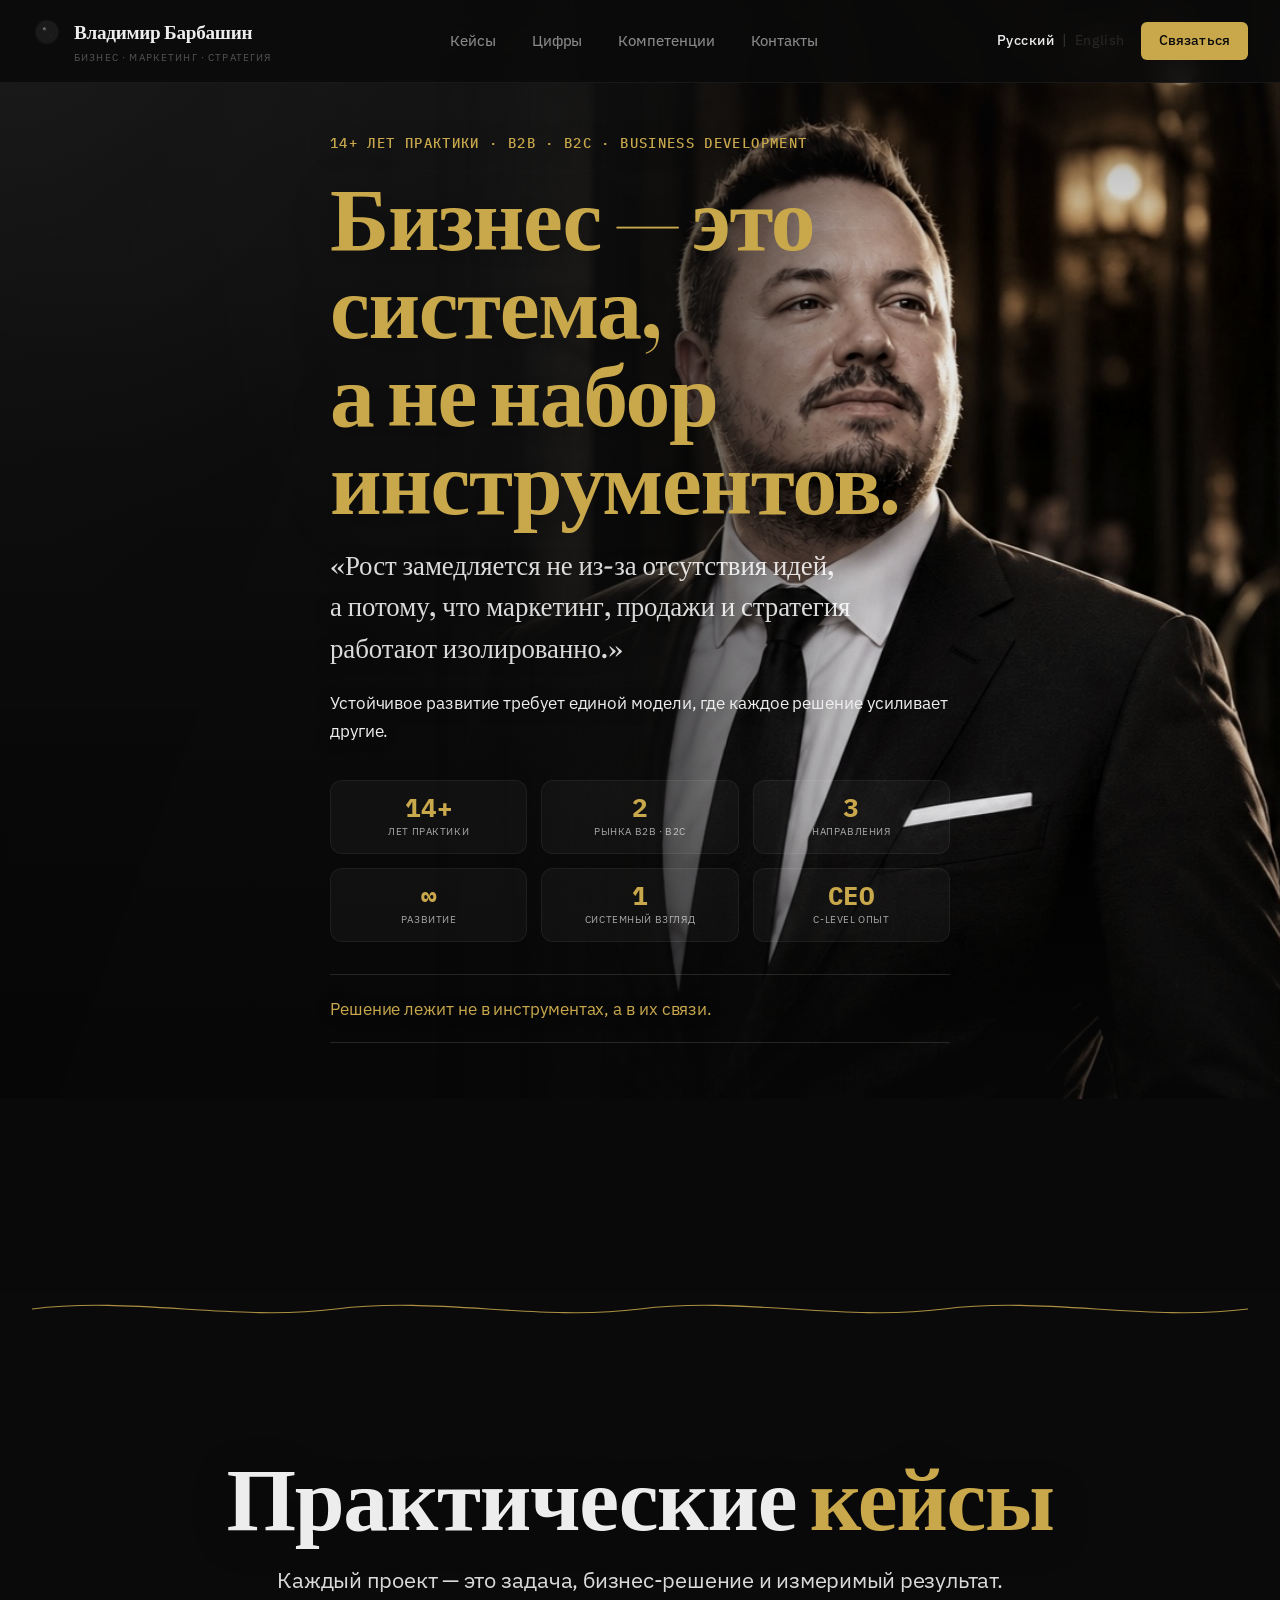
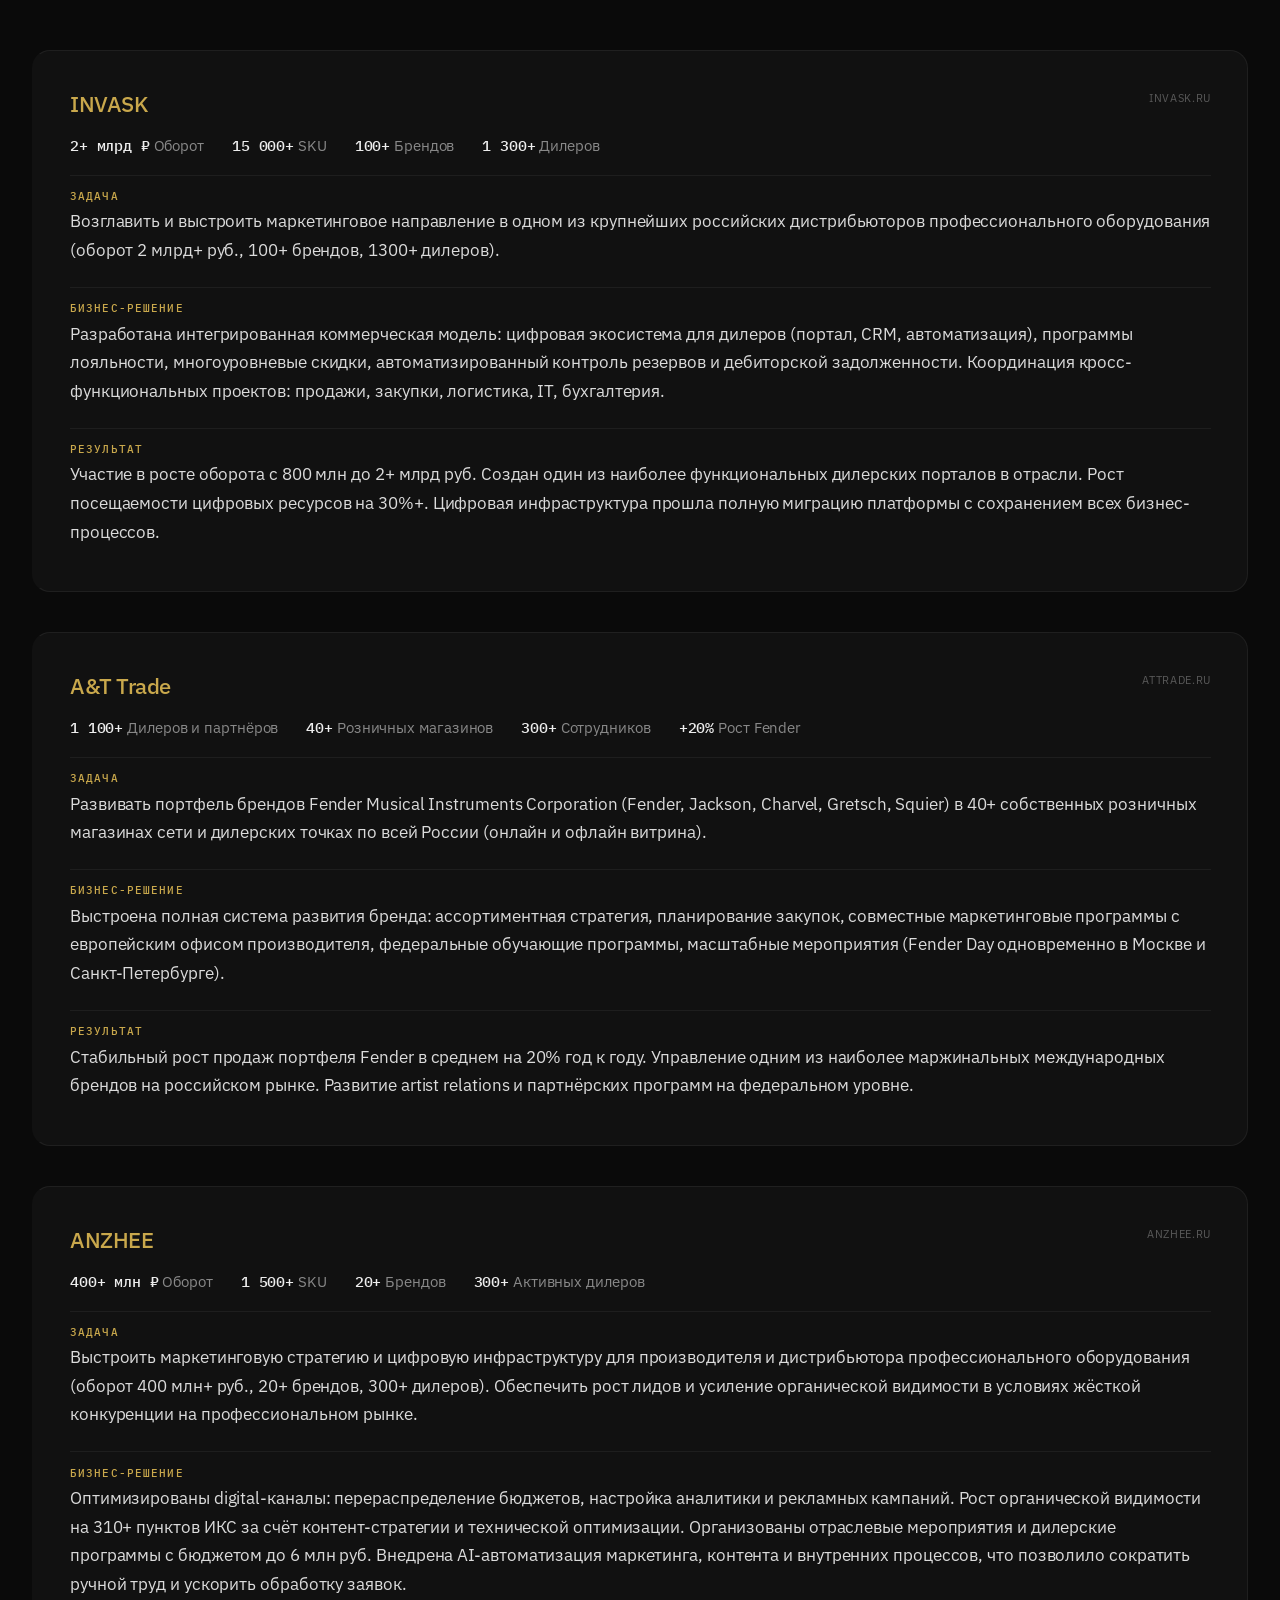
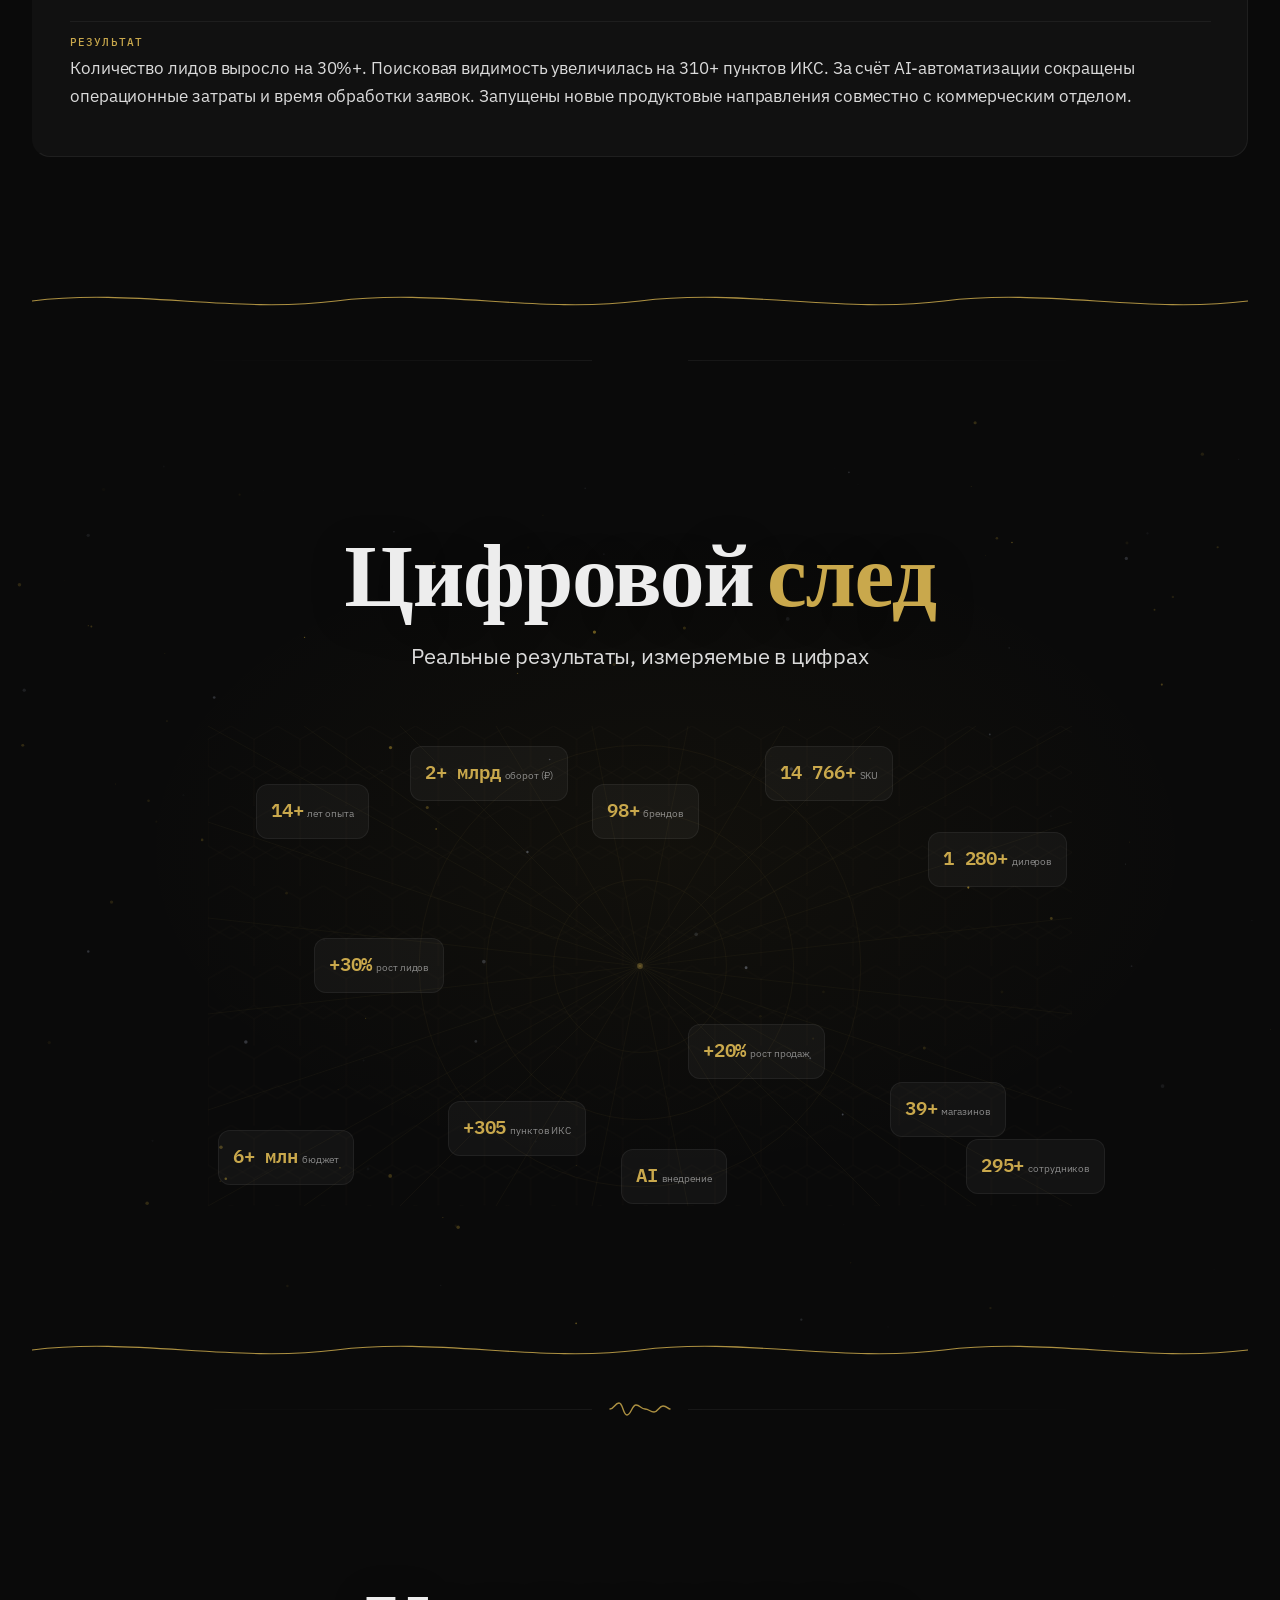
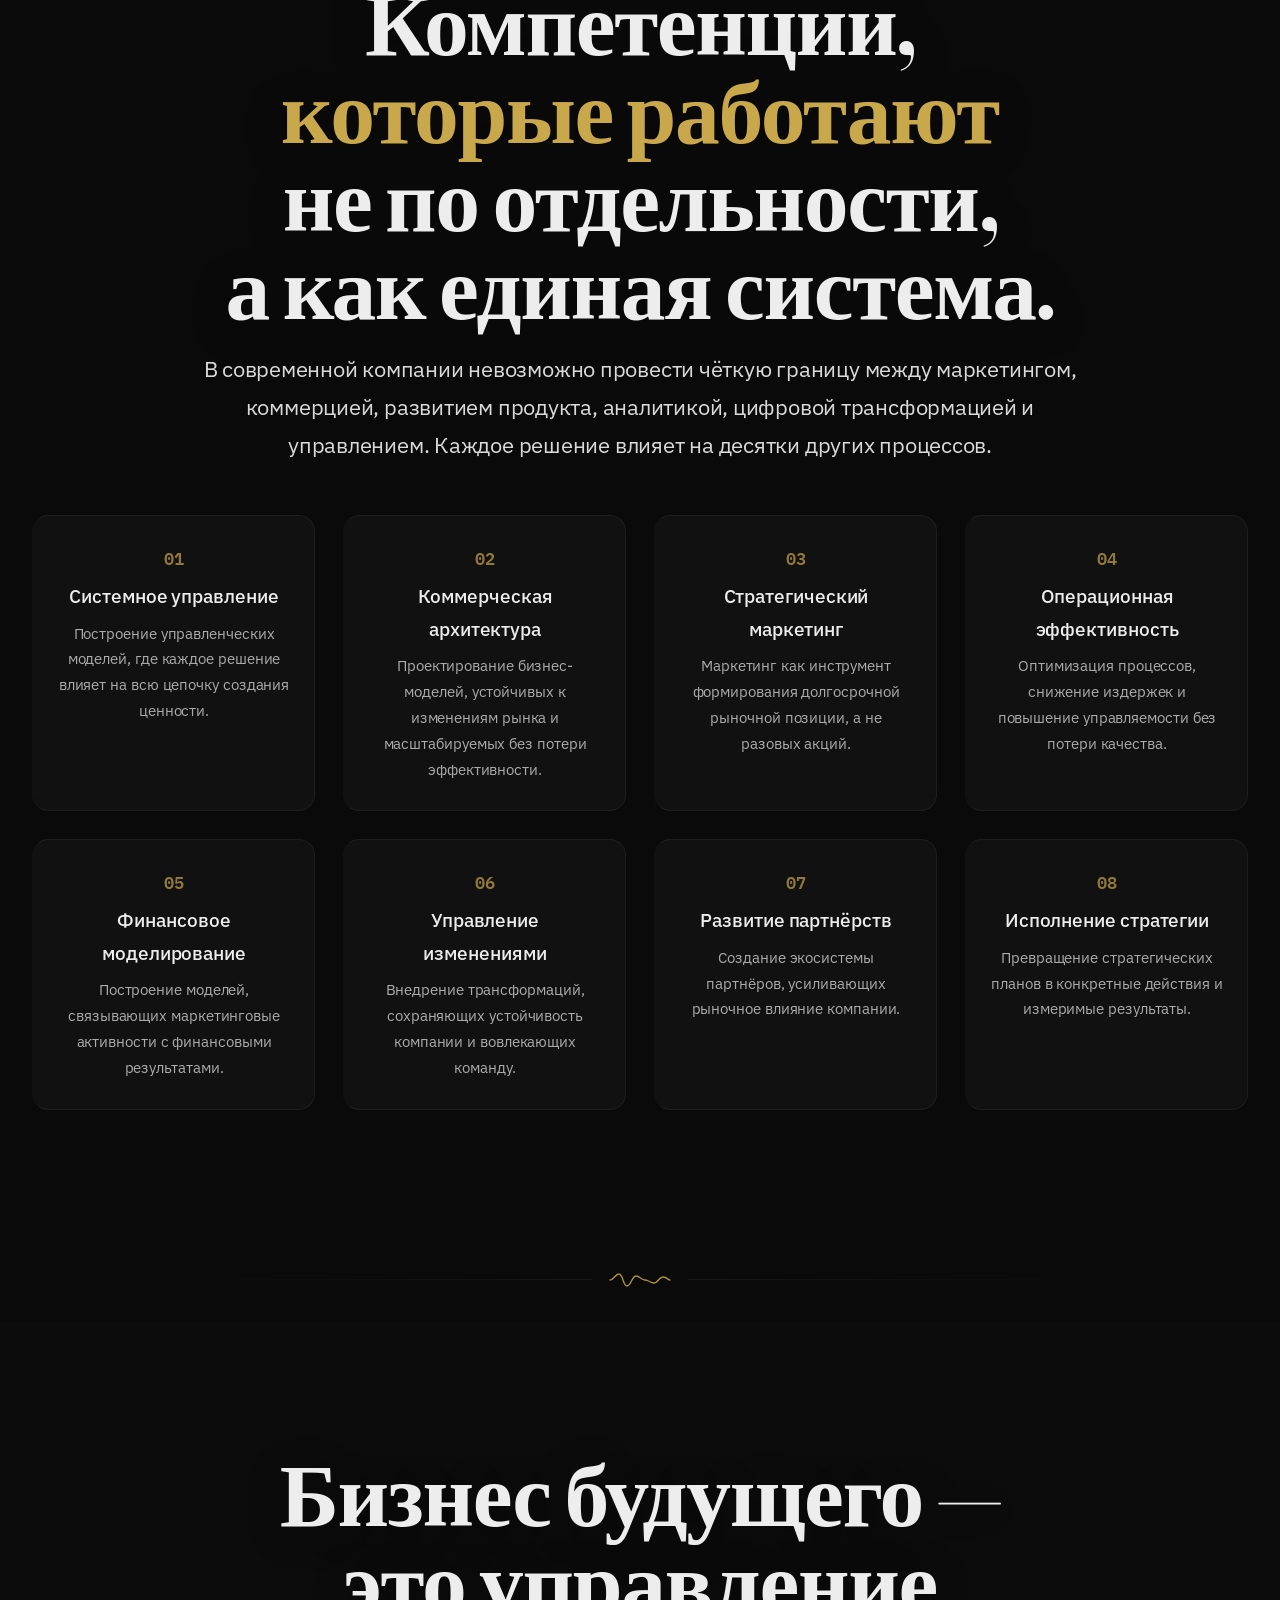
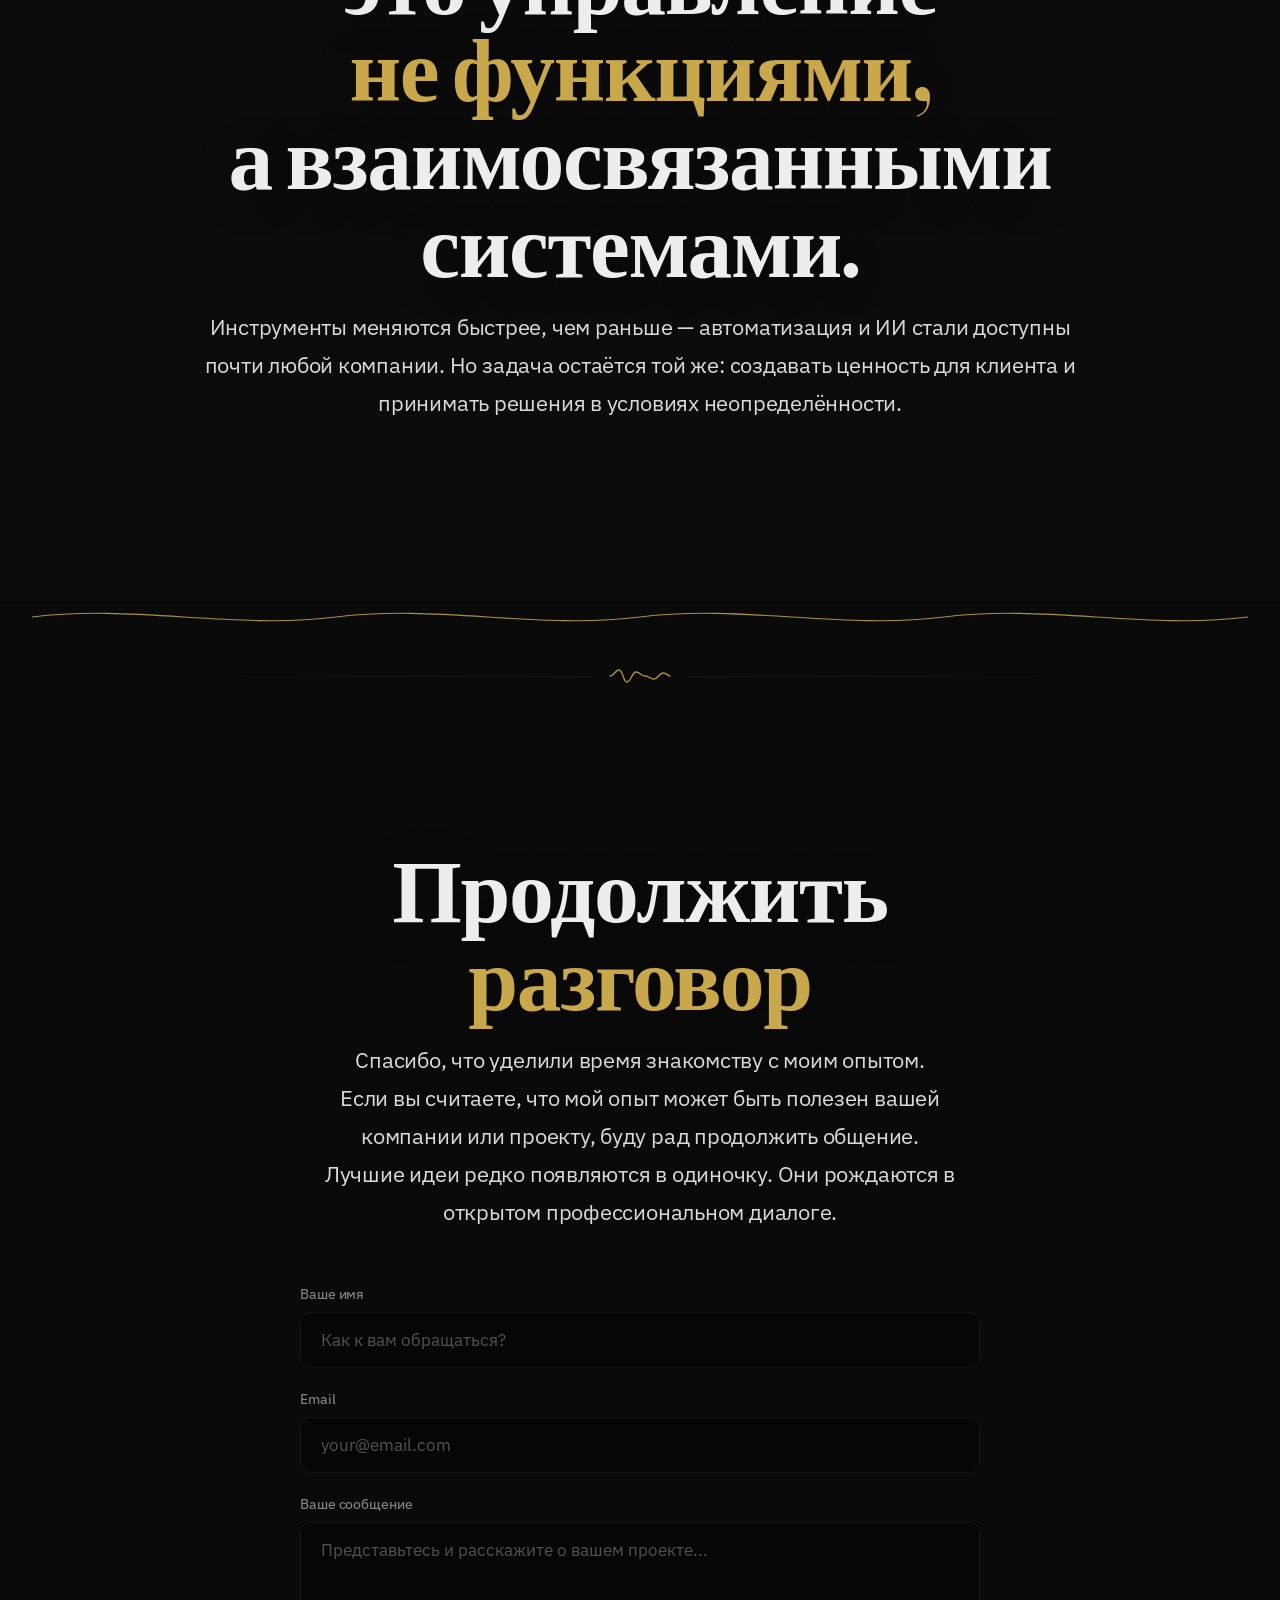
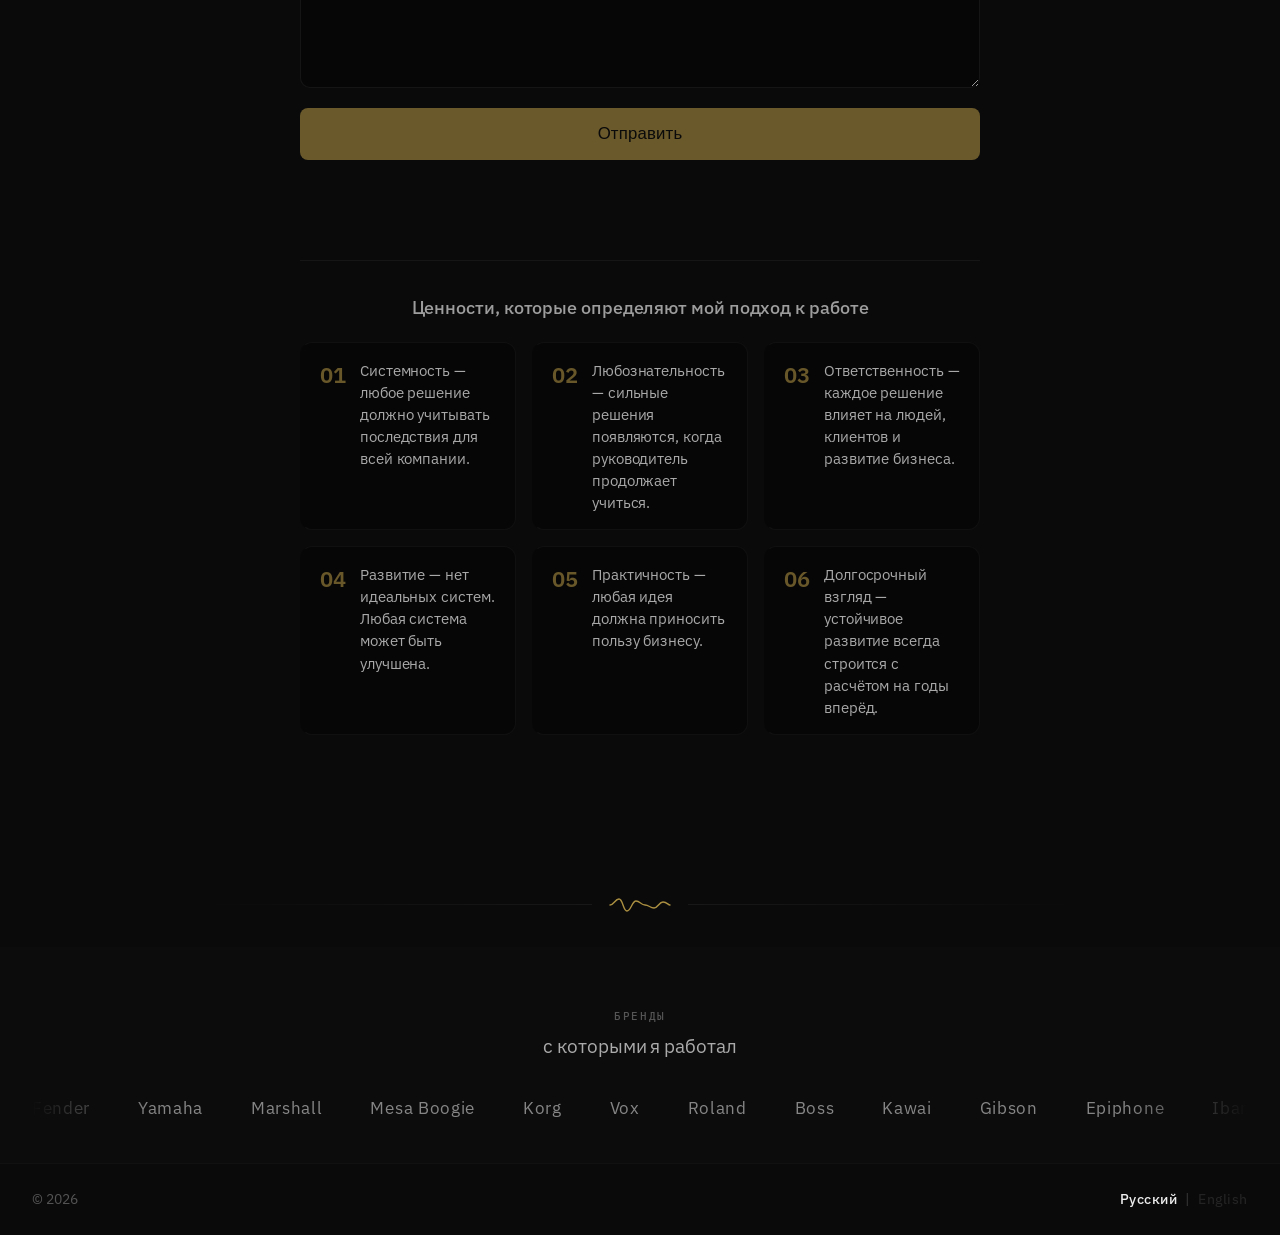
==== commit cbad3bd8: "Add files via upload" ====
--- a/index.html
+++ b/index.html
@@ -553,6 +553,9 @@
 <section class="hero" id="hero">
   <div class="hero__bg-image" style="background-image: url('assets/hero-placeholder.svg');"></div>
   <div class="hero__bg"></div>
+  <div class="hero__photo" aria-hidden="true">
+    <img src="assets/picture.webp" alt="" decoding="async" width="900" height="1200" fetchpriority="high">
+  </div>
   <div class="container">
     <div class="hero__layout">
       <div class="hero__content">
@@ -601,11 +604,6 @@
         </div>
       </div>
 
-      <div class="hero__visual" aria-hidden="true">
-        <div class="hero__photo-card">
-          <img src="assets/picture.webp" alt="Владимир Барбашин" decoding="async" width="420" height="620" fetchpriority="high">
-        </div>
-      </div>
     </div>
   </div>
 </section>
@@ -657,6 +655,14 @@
 <div class="vu-divider" aria-hidden="true"><svg class="vu-divider__row" viewBox="0 0 1200 40" preserveAspectRatio="none">
   <path class="vu-divider__path" d="M0,20 C100,4 200,36 300,20 C400,4 500,36 600,20 C700,4 800,36 900,20 C1000,4 1100,36 1200,20"/>
 </svg></div>
+
+<div class="section-divider" aria-hidden="true">
+  <span class="section-divider__rail section-divider__rail--l"></span>
+  <svg class="section-divider__wave" width="64" height="16" viewBox="0 0 64 16">
+    <path d="M2 8 C6 8 7 2 11 2 C15 2 15 14 19 14 C23 14 24 4 28 4 C32 4 33 8 37 8 C41 8 42 11 46 11 C50 11 51 5 55 5 C59 5 60 8 62 8"></path>
+  </svg>
+  <span class="section-divider__rail section-divider__rail--r"></span>
+</div>
 
 <section class="section section--dark" id="metrics">
   <div class="section-bg" style="background-image: url('assets/metrics-network.svg'); opacity:0.05;"></div>
@@ -762,6 +768,14 @@
   <path class="vu-divider__path" d="M0,20 C100,4 200,36 300,20 C400,4 500,36 600,20 C700,4 800,36 900,20 C1000,4 1100,36 1200,20"/>
 </svg></div>
 
+<div class="section-divider" aria-hidden="true">
+  <span class="section-divider__rail section-divider__rail--l"></span>
+  <svg class="section-divider__wave" width="64" height="16" viewBox="0 0 64 16">
+    <path d="M2 8 C6 8 7 2 11 2 C15 2 15 14 19 14 C23 14 24 4 28 4 C32 4 33 8 37 8 C41 8 42 11 46 11 C50 11 51 5 55 5 C59 5 60 8 62 8"></path>
+  </svg>
+  <span class="section-divider__rail section-divider__rail--r"></span>
+</div>
+
 <section class="section section--center" id="competencies">
   <div class="section-bg" style="background-image: url('assets/competencies-placeholder.svg'); opacity:0.04;"></div>
   <div class="container">
@@ -783,6 +797,14 @@
 <!-- ════════════════════════════════════════════════════════════
 FUTURE
 ════════════════════════════════════════════════════════════ -->
+<div class="section-divider" aria-hidden="true">
+  <span class="section-divider__rail section-divider__rail--l"></span>
+  <svg class="section-divider__wave" width="64" height="16" viewBox="0 0 64 16">
+    <path d="M2 8 C6 8 7 2 11 2 C15 2 15 14 19 14 C23 14 24 4 28 4 C32 4 33 8 37 8 C41 8 42 11 46 11 C50 11 51 5 55 5 C59 5 60 8 62 8"></path>
+  </svg>
+  <span class="section-divider__rail section-divider__rail--r"></span>
+</div>
+
 <section class="section section--dark section--center" id="future">
   <div class="section-bg" style="background-image: url('assets/future-placeholder.svg'); opacity:0.05;"></div>
   <div class="container">
@@ -805,6 +827,14 @@
   <path class="vu-divider__path" d="M0,20 C100,4 200,36 300,20 C400,4 500,36 600,20 C700,4 800,36 900,20 C1000,4 1100,36 1200,20"/>
 </svg></div>
 
+<div class="section-divider" aria-hidden="true">
+  <span class="section-divider__rail section-divider__rail--l"></span>
+  <svg class="section-divider__wave" width="64" height="16" viewBox="0 0 64 16">
+    <path d="M2 8 C6 8 7 2 11 2 C15 2 15 14 19 14 C23 14 24 4 28 4 C32 4 33 8 37 8 C41 8 42 11 46 11 C50 11 51 5 55 5 C59 5 60 8 62 8"></path>
+  </svg>
+  <span class="section-divider__rail section-divider__rail--r"></span>
+</div>
+
 <section class="section" id="contact">
   <div class="section-bg" style="background-image: url('assets/contact-placeholder.svg'); opacity:0.04;"></div>
   <div class="container">
@@ -860,6 +890,14 @@
 <!-- ════════════════════════════════════════════════════════════
 BRANDS SLIDER
 ════════════════════════════════════════════════════════════ -->
+<div class="section-divider" aria-hidden="true">
+  <span class="section-divider__rail section-divider__rail--l"></span>
+  <svg class="section-divider__wave" width="64" height="16" viewBox="0 0 64 16">
+    <path d="M2 8 C6 8 7 2 11 2 C15 2 15 14 19 14 C23 14 24 4 28 4 C32 4 33 8 37 8 C41 8 42 11 46 11 C50 11 51 5 55 5 C59 5 60 8 62 8"></path>
+  </svg>
+  <span class="section-divider__rail section-divider__rail--r"></span>
+</div>
+
 <section class="brands-slider" id="brands">
   <div class="container">
     <div class="brands-slider__header">
--- a/styles.css
+++ b/styles.css
@@ -1,4 +1,4 @@
-.btn,.quote-block,.section--center,.section-sub,.section-title{text-align:center}.header__inner,.logo{display:flex;align-items:center}.nav a:hover,.perspective-option:not(.active):hover,body{color:#ededed}.btn,.burger,.lang-switch{cursor:pointer}.hero,.section{overflow:hidden}.hero__text p,.hero__thought p{text-shadow:0 2px 20px rgba(0,0,0,.3)}.brands-slider__label,.case-card__block-title,.hero-metric__label,.hero__tag,.logo__sub{text-transform:uppercase}@font-face{font-family:Inter;src:url('assets/fonts/Inter-Regular.woff2') format('woff2');font-weight:400;font-style:normal;font-display:optional}@font-face{font-family:Inter;src:url('assets/fonts/Inter-Medium.woff2') format('woff2');font-weight:500;font-style:normal;font-display:optional}@font-face{font-family:Inter;src:url('assets/fonts/Inter-SemiBold.woff2') format('woff2');font-weight:600;font-style:normal;font-display:optional}@font-face{font-family:Inter;src:url('assets/fonts/Inter-Bold.woff2') format('woff2');font-weight:700;font-style:normal;font-display:optional}@font-face{font-family:Manrope;src:url('assets/fonts/Manrope-Regular.woff2') format('woff2');font-weight:400;font-style:normal;font-display:optional}@font-face{font-family:Manrope;src:url('assets/fonts/Manrope-Medium.woff2') format('woff2');font-weight:500;font-style:normal;font-display:optional}@font-face{font-family:Manrope;src:url('assets/fonts/Manrope-SemiBold.woff2') format('woff2');font-weight:600;font-style:normal;font-display:optional}*{margin:0;padding:0;box-sizing:border-box}html{scroll-behavior:smooth;-webkit-font-smoothing:antialiased}body{font-family:Inter,-apple-system,BlinkMacSystemFont,'Segoe UI',Roboto,sans-serif;background-color:#0a0a0a;font-size:1.05rem;line-height:1.7;transition:background-color .8s;letter-spacing:-.01em;background-size:cover;background-position:center;background-attachment:fixed;background-repeat:no-repeat}body::before{content:'';position:fixed;inset:0;background:radial-gradient(circle at top left,rgba(255,255,255,.04),transparent 35%),linear-gradient(135deg,rgba(255,255,255,.02),transparent 45%);pointer-events:none;z-index:-1}.container{max-width:1280px;margin:0 auto;padding:0 32px;position:relative;z-index:2}a{color:inherit;text-decoration:none}img{max-width:100%;height:auto;display:block}.hero__title,.section-title{font-size:clamp(3.2rem, 8vw, 5.6rem);font-weight:700;line-height:.98;letter-spacing:-.035em;margin-bottom:1.2rem;text-shadow:0 6px 40px rgba(0,0,0,.28)}.section-title{max-width:960px;margin-left:auto;margin-right:auto}.hero__title .highlight,.section-title .highlight{transition:color .8s}.case-card__company,.hero__tag,.perspective-option,.perspective-switch__sub,.section-sub{font-size:1.4rem;font-weight:500;letter-spacing:-.01em}.hero__tag{font-size:.85rem;letter-spacing:.1em;font-weight:450;opacity:.8}.section-sub{color:rgba(255,255,255,.85);max-width:820px;margin:0 auto 2.5rem;font-weight:400}.section-sub--wide{max-width:900px}.hero__text-lead{font-size:clamp(1.3rem, 2.1vw, 1.8rem)!important;font-style:italic;font-weight:600;color:rgba(255,255,255,.85);margin-bottom:1.2rem;line-height:1.55;max-width:780px}.header{position:fixed;top:0;left:0;right:0;z-index:1000;padding:16px 0;transition:background-color .5s,box-shadow .5s,border-color .5s;background-color:rgba(10,10,10,.9);backdrop-filter:blur(14px) saturate(1.2);border-bottom:1px solid rgba(255,255,255,.06)}.nav a,.section{position:relative}.header.scrolled{background-color:rgba(10,10,10,.96);backdrop-filter:blur(20px) saturate(1.3);box-shadow:0 1px 0 rgba(255,255,255,.07);border-bottom:1px solid rgba(255,255,255,.08)}.header__inner{justify-content:space-between;gap:20px}.burger,.header__left{flex-direction:column}.header__left{display:flex;flex-shrink:0}.logo{gap:12px;font-size:1.05rem;font-weight:600;letter-spacing:-.02em}.logo__icon,.nav{align-items:center;display:flex}.logo__icon{justify-content:center;width:30px;height:30px;flex-shrink:0}.logo__icon svg{width:100%;height:100%}.logo__text{font-size:1.2rem;font-weight:600}.logo__sub{font-size:.6rem;color:#555;letter-spacing:.12em;margin-top:1px;padding-left:42px;transition:color .8s}.nav{gap:36px;font-size:.95rem;color:#888}.nav a{transition:color .25s;font-weight:450}.nav a::after{content:'';position:absolute;bottom:-4px;left:0;width:0%;height:1.5px;transition:width .3s,background .6s;border-radius:2px}.nav a:hover::after{width:100%}.header__right{display:flex;align-items:center;gap:16px;flex-shrink:0}.lang-switch{font-size:.85rem;color:#555;user-select:none;letter-spacing:.04em;font-weight:450}.lang-switch__active{color:#ededed;font-weight:500}.lang-switch__sep{margin:0 4px;color:#333}.lang-switch__inactive{opacity:.35;transition:opacity .2s}.lang-switch__inactive:hover{opacity:1}.burger{display:none;gap:5px;background:0 0;border:none;padding:4px}.burger span{display:block;width:24px;height:2px;background:#ededed;border-radius:2px;transition:.3s}.btn{display:inline-block;padding:12px 32px;border-radius:8px;border:none;transition:.4s cubic-bezier(.34,1.56,.64,1);letter-spacing:.01em;font-size:.95rem;font-weight:500}.btn--primary{color:#0a0a0a;transition:background .6s,transform .4s cubic-bezier(.34,1.56,.64,1),box-shadow .4s}.btn--primary:hover{transform:translateY(-2px) scale(1.02);box-shadow:0 8px 32px var(--accent-glow,rgba(201,168,76,.25))}.btn--primary:active{transform:scale(.96);transition-duration:.1s}.btn--secondary{background:0 0;color:#ededed;border:1px solid rgba(255,255,255,.06);transition:border-color .5s,color .5s,transform .4s cubic-bezier(.34,1.56,.64,1)}.btn--secondary:hover{transform:translateY(-2px);border-color:var(--accent,#c9a84c);color:var(--accent,#c9a84c)}.btn--secondary:active{transform:scale(.96);transition-duration:.1s}.btn--small{padding:7px 18px;border-radius:6px;font-size:.85rem}.btn--large{padding:16px 48px;font-size:1.05rem}.section{padding:100px 0;border-top:1px solid rgba(255,255,255,.03);transition:border-color .8s}.section:first-of-type{border-top:none}.section--dark{background:rgba(255,255,255,.01)}.section--center .grid-2,.section--center .grid-3{text-align:left}.section-bg{position:absolute;inset:0;background-size:cover;background-position:center;opacity:.08;z-index:0;filter:blur(2px) saturate(.7);transition:opacity 1.5s,transform 1.5s;transform:scale(1.02)}.section--dark .section-bg{opacity:.06}.section:hover .section-bg{transform:scale(1.04);opacity:.12}.perspective-switch-wrapper{position:sticky;top:72px;z-index:100;padding:22px 0 18px;background:rgba(10,10,10,.86);backdrop-filter:blur(14px) saturate(1.2);border-bottom:1px solid rgba(255,255,255,.06);margin-bottom:0;transition:background .6s,border-color .6s}.perspective-switch-wrapper .container{display:flex;flex-direction:column;align-items:center;gap:12px}.perspective-switch__label{font-size:.85rem;text-transform:uppercase;letter-spacing:.2em;color:#555;font-weight:500;transition:color .8s}.perspective-switch{display:flex;align-items:center;gap:6px;background:rgba(255,255,255,.04);padding:6px 8px;border-radius:40px;border:1px solid rgba(255,255,255,.06);transition:border-color .6s,background .6s}.perspective-option{display:flex;align-items:center;gap:12px;padding:14px 40px;border-radius:34px;font-size:1.4rem;font-weight:600;color:#666;cursor:pointer;transition:.5s cubic-bezier(.34,1.56,.64,1);background:0 0;border:none;font-family:inherit;letter-spacing:-.01em}.perspective-option .dot{display:inline-block;width:12px;height:12px;border-radius:50%;background:#444;transition:background .5s,transform .3s}.perspective-option.active{color:#0a0a0a}.perspective-option.active .dot{background:#0a0a0a;transform:scale(1.2)}.perspective-option:not(.active):hover .dot{background:#ededed;background:var(--accent)}.perspective-switch__sub{font-size:1.2rem;color:rgba(255,255,255,.3);letter-spacing:.06em;transition:color .8s;font-weight:400;margin-top:2px}.hero{min-height:100vh;padding:132px 0 56px;display:flex;flex-direction:column;justify-content:center;position:relative;transition:background 1s}.hero__bg,.hero__bg-image{z-index:0;transition:opacity .8s;position:absolute;inset:0}.hero__bg-image{background-size:cover;background-position:center;opacity:.18;filter:brightness(.65) saturate(.85) contrast(1.05)}.hero__bg-image::after{content:'';position:absolute;inset:0;background:linear-gradient(110deg,rgba(10,10,10,.78) 0,rgba(10,10,10,.45) 42%,rgba(10,10,10,.82) 100%)}.hero__bg{background:radial-gradient(ellipse at 75% 18%,rgba(255,255,255,.035) 0,transparent 58%),linear-gradient(180deg,rgba(255,255,255,.03) 0,rgba(0,0,0,.18) 100%)}.hero__layout{position:relative;z-index:1;display:grid;grid-template-columns:minmax(0,1.15fr) minmax(260px,0.75fr);align-items:center;gap:36px}.hero__content{max-width:880px}.hero-metrics,.hero__text,.hero__thought{max-width:780px}.hero__visual{display:flex;justify-content:center;align-items:flex-start;padding-top:0;margin-top:-48px}.hero__photo-card{position:relative;width:min(100%,420px);border-radius:28px;overflow:hidden;border:1px solid rgba(255,255,255,.12);box-shadow:0 24px 70px rgba(0,0,0,.38);background:rgba(255,255,255,.03);backdrop-filter:blur(14px)}.hero-metric,.metric-node{border-radius:12px;text-align:center}.hero__photo-card::before{content:'';position:absolute;inset:0;background:linear-gradient(180deg,rgba(255,255,255,.08) 0,transparent 35%,rgba(0,0,0,.18) 100%);pointer-events:none;z-index:1}.hero__photo-card img{display:block;width:100%;height:100%;max-height:620px;object-fit:cover;filter:saturate(.9) contrast(1.02)}.hero__tag{margin-bottom:1.2rem;text-shadow:0 2px 20px rgba(0,0,0,.5)}.hero__text p{font-size:1.05rem}.hero__thought{margin:2rem 0 0;padding:1.2rem 0;border-top:1px solid rgba(255,255,255,.12);border-bottom:1px solid rgba(255,255,255,.12);transition:border-color .8s}.hero-metrics{display:grid;grid-template-columns:repeat(6,1fr);gap:10px;margin:1.7rem 0 0}.hero-metric{background:rgba(255,255,255,.035);backdrop-filter:blur(8px);padding:13px 6px;border:1px solid rgba(255,255,255,.06);transition:border-color .6s,transform .3s,background .6s,box-shadow .3s;cursor:default}.case-card,.competency-card{background:rgba(255,255,255,.03);position:relative;overflow:hidden}.hero-metric:hover{transform:translateY(-2px);border-color:var(--accent,#c9a84c);background:rgba(0,0,0,.5)}.hero-metric__label{margin-top:2px;font-size:.6rem;color:rgba(255,255,255,.65);letter-spacing:.06em}.hero-metric__number{font-size:clamp(1.3rem, 2vw, 1.8rem);font-weight:700;line-height:1.1;transition:color .8s;letter-spacing:-.04em}.cases-list{display:flex;flex-direction:column;gap:32px;margin-top:2rem}.case-card{backdrop-filter:blur(14px);border-radius:18px;padding:34px 36px;border:1px solid rgba(255,255,255,.06);transition:border-color .5s,transform .4s cubic-bezier(.34,1.56,.64,1),box-shadow .5s,background .6s;cursor:default;width:100%}.competency-card,.metric-node{backdrop-filter:blur(8px);cursor:default}.case-card::before{content:'';position:absolute;top:0;left:0;right:0;height:2px;transform:scaleX(0);transform-origin:left;transition:transform .5s cubic-bezier(.34,1.56,.64,1);background:var(--accent,#c9a84c)}.case-card:hover,.metric-node{background:rgba(255,255,255,.04)}.case-card:hover::before{transform:scaleX(1)}.case-card:hover{transform:translateY(-3px);box-shadow:0 18px 48px rgba(0,0,0,.55);border-color:var(--accent,#c9a84c)}.case-card:active{transform:scale(.99);transition-duration:.1s}.case-card__top{display:flex;justify-content:space-between;align-items:flex-start;flex-wrap:wrap;gap:12px;margin-bottom:4px}.case-card__company{transition:color .8s;letter-spacing:-.02em;color:var(--accent,#c9a84c)}.case-card__url{font-size:.7rem;color:rgba(255,255,255,.3);letter-spacing:.06em;transition:color .8s;font-weight:400;margin-top:4px}.case-card__stats{display:flex;flex-wrap:wrap;gap:8px 28px;margin:.6rem 0 1rem;transition:color .8s;font-size:.95rem;color:rgba(255,255,255,.5)}.brand-slide:hover,.case-card__block-title,.case-card__stats .gold,.competency-card__num,.metric-node__number{color:var(--accent,#c9a84c)}.case-card__stats strong{color:#ededed;transition:color .8s;font-weight:500}.case-card__stats .gold{font-weight:600;transition:color .8s}.case-card__block{margin-top:.7rem;padding:.7rem 0;border-top:1px solid rgba(255,255,255,.05);transition:border-color .8s}.case-card__block:first-of-type{border-top:none;padding-top:0}.case-card__block-title{font-size:.7rem;letter-spacing:.1em;font-weight:600;margin-bottom:.1rem}.case-card__block p{font-size:1.05rem;color:rgba(255,255,255,.85);line-height:1.7}.competency-grid,.grid-4{display:grid;grid-template-columns:repeat(4,1fr);gap:24px;margin-top:2rem}.competency-card{border-radius:16px;padding:28px 24px;border:1px solid rgba(255,255,255,.05);transition:border-color .5s,transform .4s cubic-bezier(.34,1.56,.64,1),box-shadow .5s,background .6s}.competency-card:hover{transform:translateY(-4px);box-shadow:0 14px 40px rgba(0,0,0,.45);border-color:var(--accent,#c9a84c);background:rgba(255,255,255,.045)}.competency-card:active,.value-item:active{transform:scale(.98);transition-duration:.1s}.competency-card__num{display:inline-block;font-size:1.05rem;font-weight:600;letter-spacing:.02em;margin-bottom:.45rem;transition:color .8s;opacity:.7}.competency-card h4{font-size:1.2rem;margin-bottom:.5rem;font-weight:500;transition:color .8s}.competency-card p{font-size:.95rem;color:rgba(255,255,255,.65);line-height:1.7;transition:color .8s;font-weight:400}.cloud-diagonals line,.cloud-orbit{stroke:var(--accent,#C9A84C);opacity:.05;transition:opacity .8s}.metrics-cloud{position:relative;width:100%;max-width:960px;margin:0 auto;min-height:480px;padding:20px 0}.metrics-cloud__svg{position:absolute;inset:0;width:100%;height:100%;pointer-events:none;z-index:0}.cloud-orbit{fill:none;stroke-width:.5}.cloud-diagonals.active line,.cloud-orbit.active{opacity:.12}.cloud-diagonals line{stroke-width:.4}.cloud-center{fill:var(--accent,#C9A84C);opacity:.3;r:3}.metric-node{position:absolute;padding:12px 14px;border:1px solid rgba(255,255,255,.06);transition:border-color .5s,transform .6s cubic-bezier(.34, 1.56, .64, 1),box-shadow .5s,background .6s;min-width:60px;will-change:transform;opacity:0;transform:translateY(20px) scale(.9);z-index:1;animation:6s ease-in-out infinite alternate floatNode}.metric-node.visible{opacity:1;transform:translateY(0) scale(1)}.metric-node:hover{transform:translateY(-4px) scale(1.05);box-shadow:0 12px 32px rgba(0,0,0,.5);border-color:var(--accent,#c9a84c);background:rgba(0,0,0,.6);z-index:2}.metric-node__number{font-size:1.2rem;font-weight:600;line-height:1.2;transition:color .8s;letter-spacing:-.02em}.metric-node__label{margin-top:2px;font-size:.6rem;color:rgba(255,255,255,.5);line-height:1.2;max-width:70px}.metric-node:nth-child(2){animation-delay:-.5s}.metric-node:nth-child(3){animation-delay:-1s}.metric-node:nth-child(4){animation-delay:-1.5s}.metric-node:nth-child(5){animation-delay:-2s}.metric-node:nth-child(6){animation-delay:-2.5s}.metric-node:nth-child(7){animation-delay:-3s}.metric-node:nth-child(8){animation-delay:-3.5s}.metric-node:nth-child(9){animation-delay:-4s}.metric-node:nth-child(10){animation-delay:-4.5s}.metric-node:nth-child(11){animation-delay:-5s}.metric-node:nth-child(12){animation-delay:-5.5s}@keyframes floatNode{0%{transform:translateY(0) translateX(0)}25%{transform:translateY(-6px) translateX(3px)}50%{transform:translateY(3px) translateX(-3px)}75%{transform:translateY(-2px) translateX(5px)}100%{transform:translateY(5px) translateX(-2px)}}.brands-slider{padding:60px 0 40px;background:rgba(255,255,255,.01);border-top:1px solid rgba(255,255,255,.03);overflow:hidden;position:relative}.contact-form__field input,.contact-form__field textarea,.value-item{background:rgba(0,0,0,.3);backdrop-filter:blur(8px);box-sizing:border-box}.brands-slider__header{display:flex;flex-direction:column;align-items:center;gap:4px;margin-bottom:32px}.brands-slider__label{font-size:.7rem;letter-spacing:.15em;color:rgba(255,255,255,.3);font-weight:500}.brands-slider__sub{font-size:1.2rem;font-weight:400;color:rgba(255,255,255,.65)}.brands-slider__track-wrapper{position:relative;overflow:hidden;mask-image:linear-gradient(to right,transparent,black 10%,black 90%,transparent);-webkit-mask-image:linear-gradient(to right,transparent,black 10%,black 90%,transparent)}.brands-slider__track{display:flex;gap:48px;animation:30s linear infinite scrollBrands;width:max-content}.brands-slider__track:hover{animation-play-state:paused}.brand-slide{font-size:1.05rem;font-weight:400;color:rgba(255,255,255,.5);white-space:nowrap;letter-spacing:.04em;transition:color .3s,transform .3s;cursor:default;flex-shrink:0}.brand-slide:hover{transform:scale(1.05)}@keyframes scrollBrands{0%{transform:translateX(0)}100%{transform:translateX(-50%)}}.values-grid{display:grid;grid-template-columns:repeat(3,minmax(0,1fr));gap:16px;margin-top:1.2rem;width:100%}.value-item{display:flex;align-items:flex-start;gap:12px;padding:16px 18px;border-radius:12px;border:1px solid rgba(255,255,255,.04);transition:border-color .5s,transform .4s cubic-bezier(.34,1.56,.64,1),background .6s;cursor:default;width:100%;font-size:.95rem;line-height:1.45;min-height:96px;color:rgba(255,255,255,.65)}.value-item:hover{transform:translateY(-4px) scale(1.01);border-color:var(--accent,#c9a84c);background:rgba(0,0,0,.5)}.value-item>span:first-child{font-weight:600;flex-shrink:0;opacity:.5;min-width:28px;font-size:1.4rem;color:var(--accent,#c9a84c)}.value-item>span:last-child{flex:1 1 auto;min-width:0;font-weight:400;color:inherit;opacity:1;font-size:inherit}.quote-block{margin:2.5rem 0;padding:2rem 0;border-top:1px solid rgba(255,255,255,.05);border-bottom:1px solid rgba(255,255,255,.05);transition:border-color .8s}.quote-block p{font-size:1.4rem;color:rgba(255,255,255,.65);font-style:italic}.contact__inner{max-width:680px;margin:0 auto}.contact-form{display:flex;flex-direction:column;gap:20px;position:relative;margin:2rem 0}.contact-form__field{display:flex;flex-direction:column;gap:6px}.contact-form__field label{font-size:.85rem;color:rgba(255,255,255,.5);font-weight:450}.contact-form__field input,.contact-form__field textarea{width:100%;padding:16px 20px;border:1px solid rgba(255,255,255,.06);border-radius:10px;color:#ededed;font-size:1.05rem;font-family:inherit;transition:border-color .5s,background .6s,transform .3s}.contact-form__field textarea{resize:vertical;min-height:140px}.contact-form__field input:focus,.contact-form__field textarea:focus{outline:0;transform:scale(1.003);border-color:var(--accent,#c9a84c);background:rgba(0,0,0,.5)}.contact-form__field input::placeholder,.contact-form__field textarea::placeholder{color:rgba(255,255,255,.3);font-weight:400}.honeypot{position:absolute;left:-9999px;top:-9999px;opacity:0;pointer-events:none;height:0;width:0;overflow:hidden}.back-to-top{position:fixed;pointer-events:none}.contact-form__status{margin-top:8px;min-height:24px;transition:color .8s;font-weight:450;font-size:.95rem}.contact-form__status.error{color:#e74c3c}.footer{padding:24px 0;border-top:1px solid rgba(255,255,255,.03);transition:border-color .8s}.footer__inner{display:flex;justify-content:space-between;align-items:center;transition:color .8s;font-size:.85rem;color:rgba(255,255,255,.3)}.grid-2,.grid-3{display:grid;gap:24px;margin-top:2rem}.grid-2{grid-template-columns:repeat(2,1fr)}.grid-3{grid-template-columns:repeat(3,1fr)}:root,body.perspective-business{--accent:#C9A84C;--accent-glow:rgba(201,168,76,0.20);--accent-border:rgba(201,168,76,0.12)}body.perspective-marketing{--accent:#4A9EFF;--accent-glow:rgba(74,158,255,0.20);--accent-border:rgba(74,158,255,0.12)}body.perspective-strategy{--accent:#A78BFA;--accent-glow:rgba(167,139,250,0.20);--accent-border:rgba(167,139,250,0.12)}.btn--primary,.case-card::before,.nav a::after,.perspective-option.active{background:var(--accent)}.perspective-switch{border-color:var(--accent-border)}#compTitle .highlight,#contactTitle .highlight,#futureTitle .highlight,.card__num,.case-card__block-title,.case-card__company,.case-card__stats .gold,.competency-card__num,.contact-form__field textarea:focus,.contact-form__status,.hero-metric__number,.hero__tag,.hero__thought p,.hero__title,.metric-node__number,.perspective-option:not(.active):hover,.section-title .highlight,.value-item span{color:var(--accent)}.card:hover,.case-card:hover,.competency-card:hover,.metric-node:hover,.value-item:hover{border-color:var(--accent)}.cloud-line.active{stroke:var(--accent)}.back-to-top{bottom:32px;right:32px;z-index:999;width:48px;height:48px;border-radius:50%;background:rgba(0,0,0,.4);backdrop-filter:blur(14px);border:1px solid rgba(255,255,255,.06);color:rgba(255,255,255,.5);font-size:1.2rem;cursor:pointer;transition:.5s cubic-bezier(.34,1.56,.64,1);display:flex;align-items:center;justify-content:center;opacity:0;transform:translateY(20px) scale(.8);box-shadow:0 8px 32px rgba(0,0,0,.4)}.back-to-top.visible{opacity:1;transform:translateY(0) scale(1);pointer-events:all}.back-to-top:hover{transform:translateY(-3px) scale(1.05);border-color:var(--accent,#c9a84c);box-shadow:0 12px 40px var(--accent-glow,rgba(201,168,76,.15));color:var(--accent,#c9a84c)}.back-to-top:active{transform:scale(.92);transition-duration:.1s}.back-to-top svg{width:20px;height:20px;fill:none;stroke:currentColor;stroke-width:2;stroke-linecap:round;stroke-linejoin:round}.perspective-content{transition:opacity .4s,transform .4s cubic-bezier(.34,1.56,.64,1),filter .4s;will-change:transform,opacity}.perspective-content.fade-out{opacity:0;transform:translateY(16px) scale(.97);filter:blur(8px)}.perspective-content.fade-in{opacity:1;transform:translateY(0) scale(1);filter:blur(0)}.perspective-content .case-card{transition:opacity .45s,transform .45s cubic-bezier(.34,1.56,.64,1),border-color .45s,box-shadow .45s,background .45s}@keyframes fadeUp{0%{opacity:0;transform:translateY(28px)}100%{opacity:1;transform:translateY(0)}}.hero__tag{opacity:0;animation:.6s .15s forwards fadeUp}.hero__title{text-shadow:0 4px 40px rgba(0,0,0,.4);opacity:0;animation:.8s .4s forwards fadeUp}.hero__text p{opacity:0;animation:.6s forwards fadeUp}.hero__text p:first-child{animation-delay:.6s}.hero__text p:nth-child(2){animation-delay:.8s}.hero__text p:nth-child(3){animation-delay:1s}.hero-metrics{opacity:0;animation:.7s 1.3s forwards fadeUp}.hero__thought{opacity:0;animation:.7s 1.5s forwards fadeUp}.perspective-switch-wrapper{opacity:0;animation:.7s 1.8s forwards fadeUp}.reveal{opacity:0;transform:translateY(30px);transition:opacity .7s,transform .7s}.reveal.visible,.stagger.visible>*{opacity:1;transform:translateY(0)}.stagger>*{opacity:0;transform:translateY(24px);transition:opacity .5s,transform .5s}.stagger.visible>:first-child{transition-delay:40ms}.stagger.visible>:nth-child(2){transition-delay:80ms}.stagger.visible>:nth-child(3){transition-delay:0.12s}.stagger.visible>:nth-child(4){transition-delay:0.16s}.stagger.visible>:nth-child(5){transition-delay:0.20s}.stagger.visible>:nth-child(6){transition-delay:0.24s}.stagger.visible>:nth-child(7){transition-delay:0.28s}.stagger.visible>:nth-child(8){transition-delay:0.32s}.stagger.visible>:nth-child(9){transition-delay:0.36s}.burger.active span:first-child{transform:rotate(45deg) translate(5px,5px)}.burger.active span:nth-child(2){opacity:0}.burger.active span:nth-child(3){transform:rotate(-45deg) translate(5px,-5px)}@keyframes pulse{0%,100%{transform:scale(1);opacity:.8}50%{transform:scale(1.04);opacity:1}}.pulse-text{display:inline-block;animation:2.5s ease-in-out infinite pulse;color:var(--accent,#c9a84c)!important}.section--video{position:relative;overflow:hidden}.section-bg-video{position:absolute;top:50%;left:50%;min-width:100%;min-height:100%;width:auto;height:auto;transform:translate(-50%,-50%);object-fit:cover;z-index:0}.section-bg-overlay{position:absolute;inset:0;background:rgba(10,10,10,.55);z-index:1}.section--video .container{position:relative;z-index:2}@media (prefers-reduced-motion:reduce){*,::after,::before{animation-duration:0s!important;animation-iteration-count:1!important;transition-duration:0s!important}}@media (max-width:768px){.section--video .section-bg{opacity:.1;display:block!important;opacity:.08}.burger,.header__right .lang-switch{z-index:1001!important}.container{padding:0 16px}.section{padding:40px 0}.hero{padding:100px 0 30px;min-height:auto}.hero__layout{grid-template-columns:1fr;gap:16px}.hero__content{max-width:100%}.hero__visual{margin-top:0;justify-content:center}.hero__photo-card{width:min(100%,280px)}.hero__photo-card img{max-height:360px}.hero__title{font-size:clamp(1.8rem, 5vw, 2.4rem)}.hero__text p{font-size:.95rem}.hero__text-lead{font-size:1rem!important}.hero-metrics{grid-template-columns:repeat(2,1fr);gap:6px}.hero-metric{padding:8px 4px}.case-card__company,.hero-metric__number{font-size:1.1rem}.hero-metric__label{font-size:.5rem}.perspective-switch-wrapper{top:56px;padding:10px 0 8px}.perspective-switch{flex-wrap:wrap;justify-content:center;border-radius:20px;padding:4px;gap:4px}.perspective-option{padding:6px 14px;font-size:.8rem;gap:6px}.perspective-option .dot{width:7px;height:7px}.perspective-switch__label{font-size:.7rem}.brand-slide,.metric-node__number,.perspective-switch__sub{font-size:.75rem}.section-title{font-size:clamp(1.6rem, 4.5vw, 2.2rem)}.section-sub{font-size:1rem;padding:0 8px}.case-card{padding:16px 14px}.case-card__top{flex-direction:column;gap:4px}.case-card__stats{gap:4px 12px;font-size:.8rem}.brands-slider__sub,.case-card__block p{font-size:.9rem}.competency-grid{grid-template-columns:1fr;gap:12px}.competency-card{padding:16px}.metrics-cloud{min-height:800px;padding:10px 0}.metric-node{padding:6px 8px;min-width:36px;border-radius:8px}.metric-node__label{font-size:.45rem;max-width:40px}.metric-node:first-child{left:5%;top:10%}.metric-node:nth-child(2){left:20%;top:2%}.metric-node:nth-child(3){left:38%;top:8%}.metric-node:nth-child(4){left:55%;top:2%}.metric-node:nth-child(5){left:72%;top:15%}.metric-node:nth-child(6){left:8%;top:38%}.metric-node:nth-child(7){left:22%;top:70%}.metric-node:nth-child(8){left:45%;top:55%}.metric-node:nth-child(9){left:68%;top:65%}.metric-node:nth-child(10){left:78%;top:80%}.metric-node:nth-child(11){left:2%;top:78%}.metric-node:nth-child(12){left:40%;top:85%}.section-bg-video{display:none!important}.brands-slider{padding:30px 0 20px}.brands-slider__track{gap:20px}.values-grid{grid-template-columns:1fr;gap:10px}.value-item{min-height:auto;padding:12px 14px;font-size:.9rem}.quote-block p{font-size:1rem}.contact-form{gap:14px}.contact-form__field input,.contact-form__field textarea{padding:12px 14px;font-size:.9rem}.btn--large{padding:14px 24px;font-size:.9rem}.burger,.nav.open{display:flex!important}.header__right .btn--small,.nav,.nav a::after{display:none!important}.back-to-top{bottom:16px;right:16px;width:38px;height:38px}.back-to-top svg{width:16px;height:16px}.footer__inner{flex-direction:column;gap:8px;text-align:center}.burger{flex-direction:column!important;gap:5px!important;background:0 0!important;border:none!important;cursor:pointer!important;padding:4px!important}.burger span{display:block!important;width:26px!important;height:2.5px!important;background:#ededed!important;border-radius:2px!important;transition:.3s!important;transform-origin:center!important}.nav,.nav a{width:100%!important}.burger.active span:first-child{transform:rotate(45deg) translate(5px,5px)!important}.burger.active span:nth-child(2){opacity:0!important;transform:scaleX(0)!important}.burger.active span:nth-child(3){transform:rotate(-45deg) translate(5px,-5px)!important}.nav{position:fixed!important;top:0!important;left:0!important;right:0!important;bottom:0!important;height:100%!important;min-height:100vh!important;min-height:100dvh!important;min-height:-webkit-fill-available!important;background:rgba(10,10,10,.98)!important;backdrop-filter:blur(20px)!important;-webkit-backdrop-filter:blur(20px)!important;flex-direction:column!important;justify-content:center!important;align-items:center!important;gap:24px!important;padding:40px 20px!important;z-index:1000!important;transition:opacity .4s,transform .4s!important;opacity:0!important;pointer-events:none!important;transform:scale(.95)!important;overflow-y:auto!important}.nav.open{opacity:1!important;pointer-events:all!important;transform:scale(1)!important}.nav a{font-size:1.6rem!important;color:#ededed!important;font-weight:500!important;padding:12px 0!important;transition:color .3s!important;letter-spacing:.02em!important;text-align:center!important;max-width:300px!important}.nav a:hover{color:var(--accent,#c9a84c)!important}}@media (max-width:480px){.container{padding:0 10px!important}.hero__title{font-size:1.4rem!important}.hero__photo-card{width:min(100%,180px)!important}.hero__photo-card img{max-height:240px!important}.hero-metrics{gap:4px!important}.hero-metric{padding:4px 2px!important}.case-card__company,.hero-metric__number{font-size:.85rem!important}.hero-metric__label{font-size:.35rem!important}.nav a,.section-title{font-size:1.3rem!important}.metrics-cloud{min-height:650px!important}.metric-node{padding:3px 4px!important;min-width:26px!important}.metric-node__number{font-size:.55rem!important}.metric-node__label{font-size:.35rem!important;max-width:28px!important}.metric-node:first-child{left:3%!important;top:6%!important}.metric-node:nth-child(2){left:20%!important;top:1%!important}.metric-node:nth-child(3){left:38%!important;top:4%!important}.metric-node:nth-child(4){left:56%!important;top:1%!important}.metric-node:nth-child(5){left:74%!important;top:10%!important}.metric-node:nth-child(6){left:4%!important;top:34%!important}.metric-node:nth-child(7){left:22%!important;top:66%!important}.metric-node:nth-child(8){left:44%!important;top:50%!important}.metric-node:nth-child(9){left:68%!important;top:60%!important}.metric-node:nth-child(10){left:78%!important;top:76%!important}.metric-node:nth-child(11){left:1%!important;top:74%!important}.metric-node:nth-child(12){left:40%!important;top:82%!important}.case-card{padding:10px!important}.case-card__stats{font-size:.65rem!important;gap:2px 8px!important}.brand-slide{font-size:.6rem!important}.brands-slider__track{gap:12px!important}.value-item{font-size:.75rem!important;padding:8px 10px!important}.perspective-option{font-size:.65rem!important;padding:4px 8px!important}.btn--large,.section-sub{font-size:.8rem!important}.perspective-option .dot{width:5px!important;height:5px!important}.btn--large{padding:10px 16px!important}.burger span{width:22px!important;height:2px!important}}@keyframes modalFadeIn{0%{opacity:0;transform:scale(.96)}100%{opacity:1;transform:scale(1)}}@media (max-width:768px){}
+.btn,.quote-block,.section--center,.section-sub,.section-title{text-align:center}.header__inner,.logo{display:flex;align-items:center}.nav a:hover,.perspective-option:not(.active):hover,body{color:#ededed}.btn,.burger,.lang-switch{cursor:pointer}.hero,.section{overflow:hidden}.hero__text p,.hero__thought p{text-shadow:0 2px 20px rgba(0,0,0,.3)}.brands-slider__label,.case-card__block-title,.hero-metric__label,.hero__tag,.logo__sub{text-transform:uppercase}@font-face{font-family:Inter;src:url('assets/fonts/Inter-Regular.woff2') format('woff2');font-weight:400;font-style:normal;font-display:optional}@font-face{font-family:Inter;src:url('assets/fonts/Inter-Medium.woff2') format('woff2');font-weight:500;font-style:normal;font-display:optional}@font-face{font-family:Inter;src:url('assets/fonts/Inter-SemiBold.woff2') format('woff2');font-weight:600;font-style:normal;font-display:optional}@font-face{font-family:Inter;src:url('assets/fonts/Inter-Bold.woff2') format('woff2');font-weight:700;font-style:normal;font-display:optional}@font-face{font-family:Manrope;src:url('assets/fonts/Manrope-Regular.woff2') format('woff2');font-weight:400;font-style:normal;font-display:optional}@font-face{font-family:Manrope;src:url('assets/fonts/Manrope-Medium.woff2') format('woff2');font-weight:500;font-style:normal;font-display:optional}@font-face{font-family:Manrope;src:url('assets/fonts/Manrope-SemiBold.woff2') format('woff2');font-weight:600;font-style:normal;font-display:optional}*{margin:0;padding:0;box-sizing:border-box}html{scroll-behavior:smooth;-webkit-font-smoothing:antialiased}body{font-family:Inter,-apple-system,BlinkMacSystemFont,'Segoe UI',Roboto,sans-serif;background-color:#0a0a0a;font-size:1.05rem;line-height:1.7;transition:background-color .8s;letter-spacing:-.01em;background-size:cover;background-position:center;background-attachment:fixed;background-repeat:no-repeat}body::before{content:'';position:fixed;inset:0;background:radial-gradient(circle at top left,rgba(255,255,255,.04),transparent 35%),linear-gradient(135deg,rgba(255,255,255,.02),transparent 45%);pointer-events:none;z-index:-1}.container{max-width:1280px;margin:0 auto;padding:0 32px;position:relative;z-index:2}a{color:inherit;text-decoration:none}img{max-width:100%;height:auto;display:block}.hero__title,.section-title{font-size:clamp(3.2rem, 8vw, 5.6rem);font-weight:700;line-height:.98;letter-spacing:-.035em;margin-bottom:1.2rem;text-shadow:0 6px 40px rgba(0,0,0,.28)}.section-title{max-width:960px;margin-left:auto;margin-right:auto}.hero__title .highlight,.section-title .highlight{transition:color .8s}.case-card__company,.hero__tag,.perspective-option,.perspective-switch__sub,.section-sub{font-size:1.4rem;font-weight:500;letter-spacing:-.01em}.hero__tag{font-size:.85rem;letter-spacing:.1em;font-weight:450;opacity:.8}.section-sub{color:rgba(255,255,255,.85);max-width:820px;margin:0 auto 3.2rem;font-weight:400}.section-sub--wide{max-width:900px}.hero__text-lead{font-size:clamp(1.3rem, 2.1vw, 1.8rem)!important;font-style:italic;font-weight:600;color:rgba(255,255,255,.85);margin-bottom:1.2rem;line-height:1.55;max-width:780px}.header{position:fixed;top:0;left:0;right:0;z-index:1000;padding:16px 0;transition:background-color .5s,box-shadow .5s,border-color .5s;background-color:rgba(10,10,10,.9);backdrop-filter:blur(14px) saturate(1.2);border-bottom:1px solid rgba(255,255,255,.06)}.nav a,.section{position:relative}.header.scrolled{background-color:rgba(10,10,10,.96);backdrop-filter:blur(20px) saturate(1.3);box-shadow:0 1px 0 rgba(255,255,255,.07);border-bottom:1px solid rgba(255,255,255,.08)}.header__inner{justify-content:space-between;gap:20px}.burger,.header__left{flex-direction:column}.header__left{display:flex;flex-shrink:0}.logo{gap:12px;font-size:1.05rem;font-weight:600;letter-spacing:-.02em}.logo__icon,.nav{align-items:center;display:flex}.logo__icon{justify-content:center;width:30px;height:30px;flex-shrink:0}.logo__icon svg{width:100%;height:100%}.logo__text{font-size:1.2rem;font-weight:600}.logo__sub{font-size:.6rem;color:#555;letter-spacing:.12em;margin-top:1px;padding-left:42px;transition:color .8s}.nav{gap:36px;font-size:.95rem;color:#888}.nav a{transition:color .25s;font-weight:450}.nav a::after{content:'';position:absolute;bottom:-4px;left:0;width:0%;height:1.5px;transition:width .3s,background .6s;border-radius:2px}.nav a:hover::after{width:100%}.header__right{display:flex;align-items:center;gap:16px;flex-shrink:0}.lang-switch{font-size:.85rem;color:#555;user-select:none;letter-spacing:.04em;font-weight:450}.lang-switch__active{color:#ededed;font-weight:500}.lang-switch__sep{margin:0 4px;color:#333}.lang-switch__inactive{opacity:.35;transition:opacity .2s}.lang-switch__inactive:hover{opacity:1}.burger{display:none;gap:5px;background:0 0;border:none;padding:4px}.burger span{display:block;width:24px;height:2px;background:#ededed;border-radius:2px;transition:.3s}.btn{display:inline-block;padding:12px 32px;border-radius:8px;border:none;transition:.4s cubic-bezier(.34,1.56,.64,1);letter-spacing:.01em;font-size:.95rem;font-weight:500}.btn--primary{color:#0a0a0a;transition:background .6s,transform .4s cubic-bezier(.34,1.56,.64,1),box-shadow .4s}.btn--primary:hover{transform:translateY(-2px) scale(1.02);box-shadow:0 8px 32px var(--accent-glow,rgba(201,168,76,.25))}.btn--primary:active{transform:scale(.96);transition-duration:.1s}.btn--secondary{background:0 0;color:#ededed;border:1px solid rgba(255,255,255,.06);transition:border-color .5s,color .5s,transform .4s cubic-bezier(.34,1.56,.64,1)}.btn--secondary:hover{transform:translateY(-2px);border-color:var(--accent,#c9a84c);color:var(--accent,#c9a84c)}.btn--secondary:active{transform:scale(.96);transition-duration:.1s}.btn--small{padding:7px 18px;border-radius:6px;font-size:.85rem}.btn--large{padding:16px 48px;font-size:1.05rem}.section{padding:128px 0;transition:border-color .8s}.section:first-of-type{border-top:none}.section--dark{background:rgba(255,255,255,.01)}.section--center .grid-2,.section--center .grid-3{text-align:left}.section-bg{position:absolute;inset:0;background-size:cover;background-position:center;opacity:.08;z-index:0;filter:blur(2px) saturate(.7);transition:opacity 1.5s,transform 1.5s;transform:scale(1.02)}.section--dark .section-bg{opacity:.06}.section:hover .section-bg{transform:scale(1.04);opacity:.12}.perspective-switch-wrapper{position:sticky;top:72px;z-index:100;padding:22px 0 18px;background:rgba(10,10,10,.86);backdrop-filter:blur(14px) saturate(1.2);border-bottom:1px solid rgba(255,255,255,.06);margin-bottom:0;transition:background .6s,border-color .6s}.perspective-switch-wrapper .container{display:flex;flex-direction:column;align-items:center;gap:12px}.perspective-switch__label{font-size:.85rem;text-transform:uppercase;letter-spacing:.2em;color:#555;font-weight:500;transition:color .8s}.perspective-switch{display:flex;align-items:center;gap:6px;background:rgba(255,255,255,.04);padding:6px 8px;border-radius:40px;border:1px solid rgba(255,255,255,.06);transition:border-color .6s,background .6s}.perspective-option{display:flex;align-items:center;gap:12px;padding:14px 40px;border-radius:34px;font-size:1.4rem;font-weight:600;color:#666;cursor:pointer;transition:.5s cubic-bezier(.34,1.56,.64,1);background:0 0;border:none;font-family:inherit;letter-spacing:-.01em}.perspective-option .dot{display:inline-block;width:12px;height:12px;border-radius:50%;background:#444;transition:background .5s,transform .3s}.perspective-option.active{color:#0a0a0a}.perspective-option.active .dot{background:#0a0a0a;transform:scale(1.2)}.perspective-option:not(.active):hover .dot{background:#ededed;background:var(--accent)}.perspective-switch__sub{font-size:1.2rem;color:rgba(255,255,255,.3);letter-spacing:.06em;transition:color .8s;font-weight:400;margin-top:2px}.hero{min-height:100vh;padding:132px 0 56px;display:flex;flex-direction:column;justify-content:center;position:relative;transition:background 1s}.hero__bg,.hero__bg-image{z-index:0;transition:opacity .8s;position:absolute;inset:0}.hero__bg-image{background-size:cover;background-position:center;opacity:.18;filter:brightness(.65) saturate(.85) contrast(1.05)}.hero__bg-image::after{content:'';position:absolute;inset:0;background:linear-gradient(110deg,rgba(10,10,10,.78) 0,rgba(10,10,10,.45) 42%,rgba(10,10,10,.82) 100%)}.hero__bg{background:radial-gradient(ellipse at 75% 18%,rgba(255,255,255,.035) 0,transparent 58%),linear-gradient(180deg,rgba(255,255,255,.03) 0,rgba(0,0,0,.18) 100%)}.hero__layout{position:relative;z-index:2}.hero__content{max-width:620px}.hero-metrics,.hero__text,.hero__thought{max-width:620px}.hero__photo{position:absolute;top:0;right:0;bottom:0;width:66%;z-index:0;overflow:hidden;opacity:0;animation:1.1s .35s forwards heroPhotoIn;mask-image:linear-gradient(to right,transparent 0%,rgba(0,0,0,.14) 10%,rgba(0,0,0,.5) 22%,rgba(0,0,0,.82) 36%,#000 48%);-webkit-mask-image:linear-gradient(to right,transparent 0%,rgba(0,0,0,.14) 10%,rgba(0,0,0,.5) 22%,rgba(0,0,0,.82) 36%,#000 48%)}.hero-metric,.metric-node{border-radius:12px;text-align:center}.hero__photo img{display:block;width:100%;height:100%;object-fit:cover;object-position:center 18%;filter:grayscale(.3) saturate(.85) contrast(1.05) brightness(.9);animation:26s ease-in-out infinite alternate heroPhotoAmbient;transform-origin:62% 38%;will-change:transform}.hero__photo::after{content:'';position:absolute;inset:0;background:linear-gradient(to right,rgba(10,10,10,.88) 0%,rgba(10,10,10,.4) 30%,rgba(10,10,10,0) 55%),linear-gradient(180deg,rgba(10,10,10,.5) 0%,transparent 22%,transparent 74%,rgba(10,10,10,.55) 100%);z-index:1}.hero__photo::before{content:'';position:absolute;inset:0;z-index:2;pointer-events:none;opacity:.06;mix-blend-mode:overlay;background-image:url("data:image/svg+xml;utf8,<svg xmlns='http://www.w3.org/2000/svg' width='180' height='180'><filter id='n'><feTurbulence type='fractalNoise' baseFrequency='.85' numOctaves='2'/></filter><rect width='180' height='180' filter='url(%23n)' opacity='.55'/></svg>")}@keyframes heroPhotoIn{from{opacity:0;transform:scale(1.04)}to{opacity:1;transform:scale(1)}}@keyframes heroPhotoAmbient{0%{transform:scale(1.04) translate3d(0,0,0)}100%{transform:scale(1.12) translate3d(-1.2%,-.8%,0)}}.hero__tag{margin-bottom:1.2rem;text-shadow:0 2px 20px rgba(0,0,0,.5)}.hero__text p{font-size:1.05rem}.hero__thought{margin:2rem 0 0;padding:1.2rem 0;border-top:1px solid rgba(255,255,255,.12);border-bottom:1px solid rgba(255,255,255,.12);transition:border-color .8s}.hero-metrics{display:grid;grid-template-columns:repeat(3,1fr);gap:14px;margin:2.1rem 0 0}.hero-metric{background:rgba(255,255,255,.035);backdrop-filter:blur(8px);padding:13px 6px;border:1px solid rgba(255,255,255,.06);transition:border-color .6s,transform .3s,background .6s,box-shadow .3s;cursor:default}.case-card,.competency-card{background:rgba(255,255,255,.03);position:relative;overflow:hidden}.hero-metric:hover{transform:translateY(-2px);border-color:var(--accent,#c9a84c);background:rgba(0,0,0,.5)}.hero-metric__label{margin-top:2px;font-size:.6rem;color:rgba(255,255,255,.65);letter-spacing:.06em}.hero-metric__number{font-size:clamp(1.3rem, 2vw, 1.8rem);font-weight:700;line-height:1.1;transition:color .8s;letter-spacing:-.04em}.cases-list{display:flex;flex-direction:column;gap:40px;margin-top:2.4rem}.case-card{backdrop-filter:blur(14px);border-radius:18px;padding:34px 36px;border:1px solid rgba(255,255,255,.06);transition:border-color .5s,transform .4s cubic-bezier(.34,1.56,.64,1),box-shadow .5s,background .6s;cursor:default;width:100%}.competency-card,.metric-node{backdrop-filter:blur(8px);cursor:default}.case-card::before{content:'';position:absolute;top:0;left:0;right:0;height:2px;transform:scaleX(0);transform-origin:left;transition:transform .5s cubic-bezier(.34,1.56,.64,1);background:var(--accent,#c9a84c)}.case-card:hover,.metric-node{background:rgba(255,255,255,.04)}.case-card:hover::before{transform:scaleX(1)}.case-card:hover{transform:translateY(-3px);box-shadow:0 18px 48px rgba(0,0,0,.55);border-color:var(--accent,#c9a84c)}.case-card:active{transform:scale(.99);transition-duration:.1s}.case-card__top{display:flex;justify-content:space-between;align-items:flex-start;flex-wrap:wrap;gap:12px;margin-bottom:4px}.case-card__company{transition:color .8s;letter-spacing:-.02em;color:var(--accent,#c9a84c)}.case-card__url{font-size:.7rem;color:rgba(255,255,255,.3);letter-spacing:.06em;transition:color .8s;font-weight:400;margin-top:4px}.case-card__stats{display:flex;flex-wrap:wrap;gap:8px 28px;margin:.6rem 0 1rem;transition:color .8s;font-size:.95rem;color:rgba(255,255,255,.5)}.brand-slide:hover,.case-card__block-title,.case-card__stats .gold,.competency-card__num,.metric-node__number{color:var(--accent,#c9a84c)}.case-card__stats strong{color:#ededed;transition:color .8s;font-weight:500}.case-card__stats .gold{font-weight:600;transition:color .8s}.case-card__block{margin-top:.7rem;padding:.7rem 0;border-top:1px solid rgba(255,255,255,.05);transition:border-color .8s}.case-card__block:first-of-type{border-top:none;padding-top:0}.case-card__block-title{font-size:.7rem;letter-spacing:.1em;font-weight:600;margin-bottom:.1rem}.case-card__block p{font-size:1.05rem;color:rgba(255,255,255,.85);line-height:1.7}.competency-grid,.grid-4{display:grid;grid-template-columns:repeat(4,1fr);gap:28px;margin-top:2.6rem}.competency-card{border-radius:16px;padding:28px 24px;border:1px solid rgba(255,255,255,.05);transition:border-color .5s,transform .4s cubic-bezier(.34,1.56,.64,1),box-shadow .5s,background .6s}.competency-card:hover{transform:translateY(-4px);box-shadow:0 14px 40px rgba(0,0,0,.45);border-color:var(--accent,#c9a84c);background:rgba(255,255,255,.045)}.competency-card:active,.value-item:active{transform:scale(.98);transition-duration:.1s}.competency-card__num{display:inline-block;font-size:1.05rem;font-weight:600;letter-spacing:.02em;margin-bottom:.45rem;transition:color .8s;opacity:.7}.competency-card h4{font-size:1.2rem;margin-bottom:.5rem;font-weight:500;transition:color .8s}.competency-card p{font-size:.95rem;color:rgba(255,255,255,.65);line-height:1.7;transition:color .8s;font-weight:400}.cloud-diagonals line,.cloud-orbit{stroke:var(--accent,#C9A84C);opacity:.05;transition:opacity .8s}.metrics-cloud{position:relative;width:100%;max-width:960px;margin:0 auto;min-height:480px;padding:20px 0}.metrics-cloud__svg{position:absolute;inset:0;width:100%;height:100%;pointer-events:none;z-index:0}.cloud-orbit{fill:none;stroke-width:.5}.cloud-diagonals.active line,.cloud-orbit.active{opacity:.12}.cloud-diagonals line{stroke-width:.4}.cloud-center{fill:var(--accent,#C9A84C);opacity:.3;r:3}.metric-node{position:absolute;padding:12px 14px;border:1px solid rgba(255,255,255,.06);transition:border-color .5s,transform .6s cubic-bezier(.34, 1.56, .64, 1),box-shadow .5s,background .6s;min-width:60px;will-change:transform;opacity:0;transform:translateY(20px) scale(.9);z-index:1;animation:6s ease-in-out infinite alternate floatNode}.metric-node.visible{opacity:1;transform:translateY(0) scale(1)}.metric-node:hover{transform:translateY(-4px) scale(1.05);box-shadow:0 12px 32px rgba(0,0,0,.5);border-color:var(--accent,#c9a84c);background:rgba(0,0,0,.6);z-index:2}.metric-node__number{font-size:1.2rem;font-weight:600;line-height:1.2;transition:color .8s;letter-spacing:-.02em}.metric-node__label{margin-top:2px;font-size:.6rem;color:rgba(255,255,255,.5);line-height:1.2;max-width:70px}.metric-node:nth-child(2){animation-delay:-.5s}.metric-node:nth-child(3){animation-delay:-1s}.metric-node:nth-child(4){animation-delay:-1.5s}.metric-node:nth-child(5){animation-delay:-2s}.metric-node:nth-child(6){animation-delay:-2.5s}.metric-node:nth-child(7){animation-delay:-3s}.metric-node:nth-child(8){animation-delay:-3.5s}.metric-node:nth-child(9){animation-delay:-4s}.metric-node:nth-child(10){animation-delay:-4.5s}.metric-node:nth-child(11){animation-delay:-5s}.metric-node:nth-child(12){animation-delay:-5.5s}@keyframes floatNode{0%{transform:translateY(0) translateX(0)}25%{transform:translateY(-6px) translateX(3px)}50%{transform:translateY(3px) translateX(-3px)}75%{transform:translateY(-2px) translateX(5px)}100%{transform:translateY(5px) translateX(-2px)}}.brands-slider{padding:60px 0 40px;background:rgba(255,255,255,.01);overflow:hidden;position:relative}.contact-form__field input,.contact-form__field textarea,.value-item{background:rgba(0,0,0,.3);backdrop-filter:blur(8px);box-sizing:border-box}.brands-slider__header{display:flex;flex-direction:column;align-items:center;gap:4px;margin-bottom:32px}.brands-slider__label{font-size:.7rem;letter-spacing:.15em;color:rgba(255,255,255,.3);font-weight:500}.brands-slider__sub{font-size:1.2rem;font-weight:400;color:rgba(255,255,255,.65)}.brands-slider__track-wrapper{position:relative;overflow:hidden;mask-image:linear-gradient(to right,transparent,black 10%,black 90%,transparent);-webkit-mask-image:linear-gradient(to right,transparent,black 10%,black 90%,transparent)}.brands-slider__track{display:flex;gap:48px;animation:30s linear infinite scrollBrands;width:max-content}.brands-slider__track:hover{animation-play-state:paused}.brand-slide{font-size:1.05rem;font-weight:400;color:rgba(255,255,255,.5);white-space:nowrap;letter-spacing:.04em;transition:color .3s,transform .3s;cursor:default;flex-shrink:0}.brand-slide:hover{transform:scale(1.05)}@keyframes scrollBrands{0%{transform:translateX(0)}100%{transform:translateX(-50%)}}.values-grid{display:grid;grid-template-columns:repeat(3,minmax(0,1fr));gap:16px;margin-top:1.2rem;width:100%}.value-item{display:flex;align-items:flex-start;gap:12px;padding:16px 18px;border-radius:12px;border:1px solid rgba(255,255,255,.04);transition:border-color .5s,transform .4s cubic-bezier(.34,1.56,.64,1),background .6s;cursor:default;width:100%;font-size:.95rem;line-height:1.45;min-height:96px;color:rgba(255,255,255,.65)}.value-item:hover{transform:translateY(-4px) scale(1.01);border-color:var(--accent,#c9a84c);background:rgba(0,0,0,.5)}.value-item>span:first-child{font-weight:600;flex-shrink:0;opacity:.5;min-width:28px;font-size:1.4rem;color:var(--accent,#c9a84c)}.value-item>span:last-child{flex:1 1 auto;min-width:0;font-weight:400;color:inherit;opacity:1;font-size:inherit}.quote-block{margin:2.5rem 0;padding:2rem 0;border-top:1px solid rgba(255,255,255,.05);border-bottom:1px solid rgba(255,255,255,.05);transition:border-color .8s}.quote-block p{font-size:1.4rem;color:rgba(255,255,255,.65);font-style:italic}.contact__inner{max-width:680px;margin:0 auto}.contact-form{display:flex;flex-direction:column;gap:20px;position:relative;margin:2rem 0}.contact-form__field{display:flex;flex-direction:column;gap:6px}.contact-form__field label{font-size:.85rem;color:rgba(255,255,255,.5);font-weight:450}.contact-form__field input,.contact-form__field textarea{width:100%;padding:16px 20px;border:1px solid rgba(255,255,255,.06);border-radius:10px;color:#ededed;font-size:1.05rem;font-family:inherit;transition:border-color .5s,background .6s,transform .3s}.contact-form__field textarea{resize:vertical;min-height:140px}.contact-form__field input:focus,.contact-form__field textarea:focus{outline:0;transform:scale(1.003);border-color:var(--accent,#c9a84c);background:rgba(0,0,0,.5)}.contact-form__field input::placeholder,.contact-form__field textarea::placeholder{color:rgba(255,255,255,.3);font-weight:400}.honeypot{position:absolute;left:-9999px;top:-9999px;opacity:0;pointer-events:none;height:0;width:0;overflow:hidden}.back-to-top{position:fixed;pointer-events:none}.contact-form__status{margin-top:8px;min-height:24px;transition:color .8s;font-weight:450;font-size:.95rem}.contact-form__status.error{color:#e74c3c}.footer{padding:24px 0;border-top:1px solid rgba(255,255,255,.03);transition:border-color .8s}.footer__inner{display:flex;justify-content:space-between;align-items:center;transition:color .8s;font-size:.85rem;color:rgba(255,255,255,.3)}.section-divider{display:flex;align-items:center;justify-content:center;gap:16px;max-width:1280px;margin:0 auto;padding:34px 32px;pointer-events:none}.section-divider__rail{flex:1 1 auto;height:1px;max-width:420px;background:rgba(255,255,255,.06);transition:background-color .8s}.section-divider__rail--l{mask-image:linear-gradient(to left,#000,transparent);-webkit-mask-image:linear-gradient(to left,#000,transparent)}.section-divider__rail--r{mask-image:linear-gradient(to right,#000,transparent);-webkit-mask-image:linear-gradient(to right,#000,transparent)}.section-divider__wave{flex:0 0 auto;display:block;overflow:visible}.section-divider__wave path{fill:none;stroke:var(--accent,#c9a84c);stroke-width:1.4;stroke-linecap:round;stroke-dasharray:96;stroke-dashoffset:96;opacity:0;transition:stroke-dashoffset 1s cubic-bezier(.16,1,.3,1),opacity .6s .1s,stroke .8s}.section-divider.visible .section-divider__wave path{stroke-dashoffset:0;opacity:.85}.grid-2,.grid-3{display:grid;gap:24px;margin-top:2rem}.grid-2{grid-template-columns:repeat(2,1fr)}.grid-3{grid-template-columns:repeat(3,1fr)}:root,body.perspective-business{--accent:#C9A84C;--accent-glow:rgba(201,168,76,0.20);--accent-border:rgba(201,168,76,0.12)}body.perspective-marketing{--accent:#4A9EFF;--accent-glow:rgba(74,158,255,0.20);--accent-border:rgba(74,158,255,0.12)}body.perspective-strategy{--accent:#A78BFA;--accent-glow:rgba(167,139,250,0.20);--accent-border:rgba(167,139,250,0.12)}.btn--primary,.case-card::before,.nav a::after,.perspective-option.active{background:var(--accent)}.perspective-switch{border-color:var(--accent-border)}#compTitle .highlight,#contactTitle .highlight,#futureTitle .highlight,.card__num,.case-card__block-title,.case-card__company,.case-card__stats .gold,.competency-card__num,.contact-form__field textarea:focus,.contact-form__status,.hero-metric__number,.hero__tag,.hero__thought p,.hero__title,.metric-node__number,.perspective-option:not(.active):hover,.section-title .highlight,.value-item span{color:var(--accent)}.card:hover,.case-card:hover,.competency-card:hover,.metric-node:hover,.value-item:hover{border-color:var(--accent)}.cloud-line.active{stroke:var(--accent)}.back-to-top{bottom:32px;right:32px;z-index:999;width:48px;height:48px;border-radius:50%;background:rgba(0,0,0,.4);backdrop-filter:blur(14px);border:1px solid rgba(255,255,255,.06);color:rgba(255,255,255,.5);font-size:1.2rem;cursor:pointer;transition:.5s cubic-bezier(.34,1.56,.64,1);display:flex;align-items:center;justify-content:center;opacity:0;transform:translateY(20px) scale(.8);box-shadow:0 8px 32px rgba(0,0,0,.4)}.back-to-top.visible{opacity:1;transform:translateY(0) scale(1);pointer-events:all}.back-to-top:hover{transform:translateY(-3px) scale(1.05);border-color:var(--accent,#c9a84c);box-shadow:0 12px 40px var(--accent-glow,rgba(201,168,76,.15));color:var(--accent,#c9a84c)}.back-to-top:active{transform:scale(.92);transition-duration:.1s}.back-to-top svg{width:20px;height:20px;fill:none;stroke:currentColor;stroke-width:2;stroke-linecap:round;stroke-linejoin:round}.perspective-content{transition:opacity .4s,transform .4s cubic-bezier(.34,1.56,.64,1),filter .4s;will-change:transform,opacity}.perspective-content.fade-out{opacity:0;transform:translateY(16px) scale(.97);filter:blur(8px)}.perspective-content.fade-in{opacity:1;transform:translateY(0) scale(1);filter:blur(0)}.perspective-content .case-card{transition:opacity .45s,transform .45s cubic-bezier(.34,1.56,.64,1),border-color .45s,box-shadow .45s,background .45s}@keyframes fadeUp{0%{opacity:0;transform:translateY(28px)}100%{opacity:1;transform:translateY(0)}}.hero__tag{opacity:0;animation:.6s .15s forwards fadeUp}.hero__title{text-shadow:0 4px 40px rgba(0,0,0,.4);opacity:0;animation:.8s .4s forwards fadeUp}.hero__text p{opacity:0;animation:.6s forwards fadeUp}.hero__text p:first-child{animation-delay:.6s}.hero__text p:nth-child(2){animation-delay:.8s}.hero__text p:nth-child(3){animation-delay:1s}.hero-metrics{opacity:0;animation:.7s 1.3s forwards fadeUp}.hero__thought{opacity:0;animation:.7s 1.5s forwards fadeUp}.perspective-switch-wrapper{opacity:0;animation:.7s 1.8s forwards fadeUp}.reveal{opacity:0;transform:translateY(30px);transition:opacity .7s,transform .7s}.reveal.visible,.stagger.visible>*{opacity:1;transform:translateY(0)}.stagger>*{opacity:0;transform:translateY(24px);transition:opacity .5s,transform .5s}.stagger.visible>:first-child{transition-delay:40ms}.stagger.visible>:nth-child(2){transition-delay:80ms}.stagger.visible>:nth-child(3){transition-delay:0.12s}.stagger.visible>:nth-child(4){transition-delay:0.16s}.stagger.visible>:nth-child(5){transition-delay:0.20s}.stagger.visible>:nth-child(6){transition-delay:0.24s}.stagger.visible>:nth-child(7){transition-delay:0.28s}.stagger.visible>:nth-child(8){transition-delay:0.32s}.stagger.visible>:nth-child(9){transition-delay:0.36s}.burger.active span:first-child{transform:rotate(45deg) translate(5px,5px)}.burger.active span:nth-child(2){opacity:0}.burger.active span:nth-child(3){transform:rotate(-45deg) translate(5px,-5px)}@keyframes pulse{0%,100%{transform:scale(1);opacity:.8}50%{transform:scale(1.04);opacity:1}}.pulse-text{display:inline-block;animation:2.5s ease-in-out infinite pulse;color:var(--accent,#c9a84c)!important}.section--video{position:relative;overflow:hidden}.section-bg-video{position:absolute;top:50%;left:50%;min-width:100%;min-height:100%;width:auto;height:auto;transform:translate(-50%,-50%);object-fit:cover;z-index:0}.section-bg-overlay{position:absolute;inset:0;background:rgba(10,10,10,.55);z-index:1}.section--video .container{position:relative;z-index:2}@media (prefers-reduced-motion:reduce){*,::after,::before{animation-duration:0s!important;animation-iteration-count:1!important;transition-duration:0s!important}}@media (max-width:768px){.section--video .section-bg{opacity:.1;display:block!important;opacity:.08}.burger,.header__right .lang-switch{z-index:1001!important}.container{padding:0 16px}.section{padding:56px 0}.section-divider{padding:20px 16px;gap:10px}.hero{padding:0;min-height:auto}.hero__layout{padding:190px 0 30px}.hero__content{max-width:100%}.hero__photo{position:absolute;top:0;left:0;right:0;bottom:auto;width:100%;height:280px;mask-image:linear-gradient(to bottom,#000 45%,transparent 96%);-webkit-mask-image:linear-gradient(to bottom,#000 45%,transparent 96%)}.hero__photo::after{background:linear-gradient(180deg,rgba(10,10,10,.25) 0%,rgba(10,10,10,.55) 55%,rgba(10,10,10,.98) 100%)}.hero__photo img{object-position:center 15%;animation:none;transform:none}.hero__title{font-size:clamp(1.8rem, 5vw, 2.4rem)}.hero__text p{font-size:.95rem}.hero__text-lead{font-size:1rem!important}.hero-metrics{grid-template-columns:repeat(2,1fr);gap:6px}.hero-metric{padding:8px 4px}.case-card__company,.hero-metric__number{font-size:1.1rem}.hero-metric__label{font-size:.5rem}.perspective-switch-wrapper{top:56px;padding:10px 0 8px}.perspective-switch{flex-wrap:wrap;justify-content:center;border-radius:20px;padding:4px;gap:4px}.perspective-option{padding:6px 14px;font-size:.8rem;gap:6px}.perspective-option .dot{width:7px;height:7px}.perspective-switch__label{font-size:.7rem}.brand-slide,.metric-node__number,.perspective-switch__sub{font-size:.75rem}.section-title{font-size:clamp(1.6rem, 4.5vw, 2.2rem)}.section-sub{font-size:1rem;padding:0 8px}.case-card{padding:16px 14px}.case-card__top{flex-direction:column;gap:4px}.case-card__stats{gap:4px 12px;font-size:.8rem}.brands-slider__sub,.case-card__block p{font-size:.9rem}.competency-grid{grid-template-columns:1fr;gap:12px}.competency-card{padding:16px}.metrics-cloud{min-height:800px;padding:10px 0}.metric-node{padding:6px 8px;min-width:36px;border-radius:8px}.metric-node__label{font-size:.45rem;max-width:40px}.metric-node:first-child{left:5%;top:10%}.metric-node:nth-child(2){left:20%;top:2%}.metric-node:nth-child(3){left:38%;top:8%}.metric-node:nth-child(4){left:55%;top:2%}.metric-node:nth-child(5){left:72%;top:15%}.metric-node:nth-child(6){left:8%;top:38%}.metric-node:nth-child(7){left:22%;top:70%}.metric-node:nth-child(8){left:45%;top:55%}.metric-node:nth-child(9){left:68%;top:65%}.metric-node:nth-child(10){left:78%;top:80%}.metric-node:nth-child(11){left:2%;top:78%}.metric-node:nth-child(12){left:40%;top:85%}.section-bg-video{display:none!important}.brands-slider{padding:30px 0 20px}.brands-slider__track{gap:20px}.values-grid{grid-template-columns:1fr;gap:10px}.value-item{min-height:auto;padding:12px 14px;font-size:.9rem}.quote-block p{font-size:1rem}.contact-form{gap:14px}.contact-form__field input,.contact-form__field textarea{padding:12px 14px;font-size:.9rem}.btn--large{padding:14px 24px;font-size:.9rem}.burger,.nav.open{display:flex!important}.header__right .btn--small,.nav,.nav a::after{display:none!important}.back-to-top{bottom:16px;right:16px;width:38px;height:38px}.back-to-top svg{width:16px;height:16px}.footer__inner{flex-direction:column;gap:8px;text-align:center}.burger{flex-direction:column!important;gap:5px!important;background:0 0!important;border:none!important;cursor:pointer!important;padding:4px!important}.burger span{display:block!important;width:26px!important;height:2.5px!important;background:#ededed!important;border-radius:2px!important;transition:.3s!important;transform-origin:center!important}.nav,.nav a{width:100%!important}.burger.active span:first-child{transform:rotate(45deg) translate(5px,5px)!important}.burger.active span:nth-child(2){opacity:0!important;transform:scaleX(0)!important}.burger.active span:nth-child(3){transform:rotate(-45deg) translate(5px,-5px)!important}.nav{position:fixed!important;top:0!important;left:0!important;right:0!important;bottom:0!important;height:100%!important;min-height:100vh!important;min-height:100dvh!important;min-height:-webkit-fill-available!important;background:rgba(10,10,10,.98)!important;backdrop-filter:blur(20px)!important;-webkit-backdrop-filter:blur(20px)!important;flex-direction:column!important;justify-content:center!important;align-items:center!important;gap:24px!important;padding:40px 20px!important;z-index:1000!important;transition:opacity .4s,transform .4s!important;opacity:0!important;pointer-events:none!important;transform:scale(.95)!important;overflow-y:auto!important}.nav.open{opacity:1!important;pointer-events:all!important;transform:scale(1)!important}.nav a{font-size:1.6rem!important;color:#ededed!important;font-weight:500!important;padding:12px 0!important;transition:color .3s!important;letter-spacing:.02em!important;text-align:center!important;max-width:300px!important}.nav a:hover{color:var(--accent,#c9a84c)!important}}@media (max-width:480px){.container{padding:0 10px!important}.hero__title{font-size:1.4rem!important}.hero-metrics{gap:4px!important}.hero-metric{padding:4px 2px!important}.case-card__company,.hero-metric__number{font-size:.85rem!important}.hero-metric__label{font-size:.35rem!important}.nav a,.section-title{font-size:1.3rem!important}.metrics-cloud{min-height:650px!important}.metric-node{padding:3px 4px!important;min-width:26px!important}.metric-node__number{font-size:.55rem!important}.metric-node__label{font-size:.35rem!important;max-width:28px!important}.metric-node:first-child{left:3%!important;top:6%!important}.metric-node:nth-child(2){left:20%!important;top:1%!important}.metric-node:nth-child(3){left:38%!important;top:4%!important}.metric-node:nth-child(4){left:56%!important;top:1%!important}.metric-node:nth-child(5){left:74%!important;top:10%!important}.metric-node:nth-child(6){left:4%!important;top:34%!important}.metric-node:nth-child(7){left:22%!important;top:66%!important}.metric-node:nth-child(8){left:44%!important;top:50%!important}.metric-node:nth-child(9){left:68%!important;top:60%!important}.metric-node:nth-child(10){left:78%!important;top:76%!important}.metric-node:nth-child(11){left:1%!important;top:74%!important}.metric-node:nth-child(12){left:40%!important;top:82%!important}.case-card{padding:10px!important}.case-card__stats{font-size:.65rem!important;gap:2px 8px!important}.brand-slide{font-size:.6rem!important}.brands-slider__track{gap:12px!important}.value-item{font-size:.75rem!important;padding:8px 10px!important}.perspective-option{font-size:.65rem!important;padding:4px 8px!important}.btn--large,.section-sub{font-size:.8rem!important}.perspective-option .dot{width:5px!important;height:5px!important}.btn--large{padding:10px 16px!important}.burger span{width:22px!important;height:2px!important}}@keyframes modalFadeIn{0%{opacity:0;transform:scale(.96)}100%{opacity:1;transform:scale(1)}}@media (max-width:768px){}
 /* ===== Доп. эффекты (сдержанный набор): свечение карточек, параллакс — добавлено ===== */
 .case-card{position:relative}
 .case-card::after{content:'';position:absolute;inset:0;border-radius:inherit;box-shadow:inset 0 0 0 1px transparent,inset 0 0 0 0 transparent;transition:box-shadow .6s ease;pointer-events:none;z-index:2}
--- a/styles.css
+++ b/styles.css
@@ -1,4 +1,4 @@
-.btn,.quote-block,.section--center,.section-sub,.section-title{text-align:center}.header__inner,.logo{display:flex;align-items:center}.nav a:hover,.perspective-option:not(.active):hover,body{color:#ededed}.btn,.burger,.lang-switch{cursor:pointer}.hero,.section{overflow:hidden}.hero__text p,.hero__thought p{text-shadow:0 2px 20px rgba(0,0,0,.3)}.brands-slider__label,.case-card__block-title,.hero-metric__label,.hero__tag,.logo__sub{text-transform:uppercase}@font-face{font-family:Inter;src:url('assets/fonts/Inter-Regular.woff2') format('woff2');font-weight:400;font-style:normal;font-display:optional}@font-face{font-family:Inter;src:url('assets/fonts/Inter-Medium.woff2') format('woff2');font-weight:500;font-style:normal;font-display:optional}@font-face{font-family:Inter;src:url('assets/fonts/Inter-SemiBold.woff2') format('woff2');font-weight:600;font-style:normal;font-display:optional}@font-face{font-family:Inter;src:url('assets/fonts/Inter-Bold.woff2') format('woff2');font-weight:700;font-style:normal;font-display:optional}@font-face{font-family:Manrope;src:url('assets/fonts/Manrope-Regular.woff2') format('woff2');font-weight:400;font-style:normal;font-display:optional}@font-face{font-family:Manrope;src:url('assets/fonts/Manrope-Medium.woff2') format('woff2');font-weight:500;font-style:normal;font-display:optional}@font-face{font-family:Manrope;src:url('assets/fonts/Manrope-SemiBold.woff2') format('woff2');font-weight:600;font-style:normal;font-display:optional}*{margin:0;padding:0;box-sizing:border-box}html{scroll-behavior:smooth;-webkit-font-smoothing:antialiased}body{font-family:Inter,-apple-system,BlinkMacSystemFont,'Segoe UI',Roboto,sans-serif;background-color:#0a0a0a;font-size:1.05rem;line-height:1.7;transition:background-color .8s;letter-spacing:-.01em;background-size:cover;background-position:center;background-attachment:fixed;background-repeat:no-repeat}body::before{content:'';position:fixed;inset:0;background:radial-gradient(circle at top left,rgba(255,255,255,.04),transparent 35%),linear-gradient(135deg,rgba(255,255,255,.02),transparent 45%);pointer-events:none;z-index:-1}.container{max-width:1280px;margin:0 auto;padding:0 32px;position:relative;z-index:2}a{color:inherit;text-decoration:none}img{max-width:100%;height:auto;display:block}.hero__title,.section-title{font-size:clamp(3.2rem, 8vw, 5.6rem);font-weight:700;line-height:.98;letter-spacing:-.035em;margin-bottom:1.2rem;text-shadow:0 6px 40px rgba(0,0,0,.28)}.section-title{max-width:960px;margin-left:auto;margin-right:auto}.hero__title .highlight,.section-title .highlight{transition:color .8s}.case-card__company,.hero__tag,.perspective-option,.perspective-switch__sub,.section-sub{font-size:1.4rem;font-weight:500;letter-spacing:-.01em}.hero__tag{font-size:.85rem;letter-spacing:.1em;font-weight:450;opacity:.8}.section-sub{color:rgba(255,255,255,.85);max-width:820px;margin:0 auto 2.5rem;font-weight:400}.section-sub--wide{max-width:900px}.hero__text-lead{font-size:clamp(1.3rem, 2.1vw, 1.8rem)!important;font-style:italic;font-weight:600;color:rgba(255,255,255,.85);margin-bottom:1.2rem;line-height:1.55;max-width:780px}.header{position:fixed;top:0;left:0;right:0;z-index:1000;padding:16px 0;transition:background-color .5s,box-shadow .5s,border-color .5s;background-color:rgba(10,10,10,.9);backdrop-filter:blur(14px) saturate(1.2);border-bottom:1px solid rgba(255,255,255,.06)}.nav a,.section{position:relative}.header.scrolled{background-color:rgba(10,10,10,.96);backdrop-filter:blur(20px) saturate(1.3);box-shadow:0 1px 0 rgba(255,255,255,.07);border-bottom:1px solid rgba(255,255,255,.08)}.header__inner{justify-content:space-between;gap:20px}.burger,.header__left{flex-direction:column}.header__left{display:flex;flex-shrink:0}.logo{gap:12px;font-size:1.05rem;font-weight:600;letter-spacing:-.02em}.logo__icon,.nav{align-items:center;display:flex}.logo__icon{justify-content:center;width:30px;height:30px;flex-shrink:0}.logo__icon svg{width:100%;height:100%}.logo__text{font-size:1.2rem;font-weight:600}.logo__sub{font-size:.6rem;color:#555;letter-spacing:.12em;margin-top:1px;padding-left:42px;transition:color .8s}.nav{gap:36px;font-size:.95rem;color:#888}.nav a{transition:color .25s;font-weight:450}.nav a::after{content:'';position:absolute;bottom:-4px;left:0;width:0%;height:1.5px;transition:width .3s,background .6s;border-radius:2px}.nav a:hover::after{width:100%}.header__right{display:flex;align-items:center;gap:16px;flex-shrink:0}.lang-switch{font-size:.85rem;color:#555;user-select:none;letter-spacing:.04em;font-weight:450}.lang-switch__active{color:#ededed;font-weight:500}.lang-switch__sep{margin:0 4px;color:#333}.lang-switch__inactive{opacity:.35;transition:opacity .2s}.lang-switch__inactive:hover{opacity:1}.burger{display:none;gap:5px;background:0 0;border:none;padding:4px}.burger span{display:block;width:24px;height:2px;background:#ededed;border-radius:2px;transition:.3s}.btn{display:inline-block;padding:12px 32px;border-radius:8px;border:none;transition:.4s cubic-bezier(.34,1.56,.64,1);letter-spacing:.01em;font-size:.95rem;font-weight:500}.btn--primary{color:#0a0a0a;transition:background .6s,transform .4s cubic-bezier(.34,1.56,.64,1),box-shadow .4s}.btn--primary:hover{transform:translateY(-2px) scale(1.02);box-shadow:0 8px 32px var(--accent-glow,rgba(201,168,76,.25))}.btn--primary:active{transform:scale(.96);transition-duration:.1s}.btn--secondary{background:0 0;color:#ededed;border:1px solid rgba(255,255,255,.06);transition:border-color .5s,color .5s,transform .4s cubic-bezier(.34,1.56,.64,1)}.btn--secondary:hover{transform:translateY(-2px);border-color:var(--accent,#c9a84c);color:var(--accent,#c9a84c)}.btn--secondary:active{transform:scale(.96);transition-duration:.1s}.btn--small{padding:7px 18px;border-radius:6px;font-size:.85rem}.btn--large{padding:16px 48px;font-size:1.05rem}.section{padding:100px 0;border-top:1px solid rgba(255,255,255,.03);transition:border-color .8s}.section:first-of-type{border-top:none}.section--dark{background:rgba(255,255,255,.01)}.section--center .grid-2,.section--center .grid-3{text-align:left}.section-bg{position:absolute;inset:0;background-size:cover;background-position:center;opacity:.08;z-index:0;filter:blur(2px) saturate(.7);transition:opacity 1.5s,transform 1.5s;transform:scale(1.02)}.section--dark .section-bg{opacity:.06}.section:hover .section-bg{transform:scale(1.04);opacity:.12}.perspective-switch-wrapper{position:sticky;top:72px;z-index:100;padding:22px 0 18px;background:rgba(10,10,10,.86);backdrop-filter:blur(14px) saturate(1.2);border-bottom:1px solid rgba(255,255,255,.06);margin-bottom:0;transition:background .6s,border-color .6s}.perspective-switch-wrapper .container{display:flex;flex-direction:column;align-items:center;gap:12px}.perspective-switch__label{font-size:.85rem;text-transform:uppercase;letter-spacing:.2em;color:#555;font-weight:500;transition:color .8s}.perspective-switch{display:flex;align-items:center;gap:6px;background:rgba(255,255,255,.04);padding:6px 8px;border-radius:40px;border:1px solid rgba(255,255,255,.06);transition:border-color .6s,background .6s}.perspective-option{display:flex;align-items:center;gap:12px;padding:14px 40px;border-radius:34px;font-size:1.4rem;font-weight:600;color:#666;cursor:pointer;transition:.5s cubic-bezier(.34,1.56,.64,1);background:0 0;border:none;font-family:inherit;letter-spacing:-.01em}.perspective-option .dot{display:inline-block;width:12px;height:12px;border-radius:50%;background:#444;transition:background .5s,transform .3s}.perspective-option.active{color:#0a0a0a}.perspective-option.active .dot{background:#0a0a0a;transform:scale(1.2)}.perspective-option:not(.active):hover .dot{background:#ededed;background:var(--accent)}.perspective-switch__sub{font-size:1.2rem;color:rgba(255,255,255,.3);letter-spacing:.06em;transition:color .8s;font-weight:400;margin-top:2px}.hero{min-height:100vh;padding:132px 0 56px;display:flex;flex-direction:column;justify-content:center;position:relative;transition:background 1s}.hero__bg,.hero__bg-image{z-index:0;transition:opacity .8s;position:absolute;inset:0}.hero__bg-image{background-size:cover;background-position:center;opacity:.18;filter:brightness(.65) saturate(.85) contrast(1.05)}.hero__bg-image::after{content:'';position:absolute;inset:0;background:linear-gradient(110deg,rgba(10,10,10,.78) 0,rgba(10,10,10,.45) 42%,rgba(10,10,10,.82) 100%)}.hero__bg{background:radial-gradient(ellipse at 75% 18%,rgba(255,255,255,.035) 0,transparent 58%),linear-gradient(180deg,rgba(255,255,255,.03) 0,rgba(0,0,0,.18) 100%)}.hero__layout{position:relative;z-index:1;display:grid;grid-template-columns:minmax(0,1.15fr) minmax(260px,0.75fr);align-items:center;gap:36px}.hero__content{max-width:880px}.hero-metrics,.hero__text,.hero__thought{max-width:780px}.hero__visual{display:flex;justify-content:center;align-items:flex-start;padding-top:0;margin-top:-48px}.hero__photo-card{position:relative;width:min(100%,420px);border-radius:28px;overflow:hidden;border:1px solid rgba(255,255,255,.12);box-shadow:0 24px 70px rgba(0,0,0,.38);background:rgba(255,255,255,.03);backdrop-filter:blur(14px)}.hero-metric,.metric-node{border-radius:12px;text-align:center}.hero__photo-card::before{content:'';position:absolute;inset:0;background:linear-gradient(180deg,rgba(255,255,255,.08) 0,transparent 35%,rgba(0,0,0,.18) 100%);pointer-events:none;z-index:1}.hero__photo-card img{display:block;width:100%;height:100%;max-height:620px;object-fit:cover;filter:saturate(.9) contrast(1.02)}.hero__tag{margin-bottom:1.2rem;text-shadow:0 2px 20px rgba(0,0,0,.5)}.hero__text p{font-size:1.05rem}.hero__thought{margin:2rem 0 0;padding:1.2rem 0;border-top:1px solid rgba(255,255,255,.12);border-bottom:1px solid rgba(255,255,255,.12);transition:border-color .8s}.hero-metrics{display:grid;grid-template-columns:repeat(6,1fr);gap:10px;margin:1.7rem 0 0}.hero-metric{background:rgba(255,255,255,.035);backdrop-filter:blur(8px);padding:13px 6px;border:1px solid rgba(255,255,255,.06);transition:border-color .6s,transform .3s,background .6s,box-shadow .3s;cursor:default}.case-card,.competency-card{background:rgba(255,255,255,.03);position:relative;overflow:hidden}.hero-metric:hover{transform:translateY(-2px);border-color:var(--accent,#c9a84c);background:rgba(0,0,0,.5)}.hero-metric__label{margin-top:2px;font-size:.6rem;color:rgba(255,255,255,.65);letter-spacing:.06em}.hero-metric__number{font-size:clamp(1.3rem, 2vw, 1.8rem);font-weight:700;line-height:1.1;transition:color .8s;letter-spacing:-.04em}.cases-list{display:flex;flex-direction:column;gap:32px;margin-top:2rem}.case-card{backdrop-filter:blur(14px);border-radius:18px;padding:34px 36px;border:1px solid rgba(255,255,255,.06);transition:border-color .5s,transform .4s cubic-bezier(.34,1.56,.64,1),box-shadow .5s,background .6s;cursor:default;width:100%}.competency-card,.metric-node{backdrop-filter:blur(8px);cursor:default}.case-card::before{content:'';position:absolute;top:0;left:0;right:0;height:2px;transform:scaleX(0);transform-origin:left;transition:transform .5s cubic-bezier(.34,1.56,.64,1);background:var(--accent,#c9a84c)}.case-card:hover,.metric-node{background:rgba(255,255,255,.04)}.case-card:hover::before{transform:scaleX(1)}.case-card:hover{transform:translateY(-3px);box-shadow:0 18px 48px rgba(0,0,0,.55);border-color:var(--accent,#c9a84c)}.case-card:active{transform:scale(.99);transition-duration:.1s}.case-card__top{display:flex;justify-content:space-between;align-items:flex-start;flex-wrap:wrap;gap:12px;margin-bottom:4px}.case-card__company{transition:color .8s;letter-spacing:-.02em;color:var(--accent,#c9a84c)}.case-card__url{font-size:.7rem;color:rgba(255,255,255,.3);letter-spacing:.06em;transition:color .8s;font-weight:400;margin-top:4px}.case-card__stats{display:flex;flex-wrap:wrap;gap:8px 28px;margin:.6rem 0 1rem;transition:color .8s;font-size:.95rem;color:rgba(255,255,255,.5)}.brand-slide:hover,.case-card__block-title,.case-card__stats .gold,.competency-card__num,.metric-node__number{color:var(--accent,#c9a84c)}.case-card__stats strong{color:#ededed;transition:color .8s;font-weight:500}.case-card__stats .gold{font-weight:600;transition:color .8s}.case-card__block{margin-top:.7rem;padding:.7rem 0;border-top:1px solid rgba(255,255,255,.05);transition:border-color .8s}.case-card__block:first-of-type{border-top:none;padding-top:0}.case-card__block-title{font-size:.7rem;letter-spacing:.1em;font-weight:600;margin-bottom:.1rem}.case-card__block p{font-size:1.05rem;color:rgba(255,255,255,.85);line-height:1.7}.competency-grid,.grid-4{display:grid;grid-template-columns:repeat(4,1fr);gap:24px;margin-top:2rem}.competency-card{border-radius:16px;padding:28px 24px;border:1px solid rgba(255,255,255,.05);transition:border-color .5s,transform .4s cubic-bezier(.34,1.56,.64,1),box-shadow .5s,background .6s}.competency-card:hover{transform:translateY(-4px);box-shadow:0 14px 40px rgba(0,0,0,.45);border-color:var(--accent,#c9a84c);background:rgba(255,255,255,.045)}.competency-card:active,.value-item:active{transform:scale(.98);transition-duration:.1s}.competency-card__num{display:inline-block;font-size:1.05rem;font-weight:600;letter-spacing:.02em;margin-bottom:.45rem;transition:color .8s;opacity:.7}.competency-card h4{font-size:1.2rem;margin-bottom:.5rem;font-weight:500;transition:color .8s}.competency-card p{font-size:.95rem;color:rgba(255,255,255,.65);line-height:1.7;transition:color .8s;font-weight:400}.cloud-diagonals line,.cloud-orbit{stroke:var(--accent,#C9A84C);opacity:.05;transition:opacity .8s}.metrics-cloud{position:relative;width:100%;max-width:960px;margin:0 auto;min-height:480px;padding:20px 0}.metrics-cloud__svg{position:absolute;inset:0;width:100%;height:100%;pointer-events:none;z-index:0}.cloud-orbit{fill:none;stroke-width:.5}.cloud-diagonals.active line,.cloud-orbit.active{opacity:.12}.cloud-diagonals line{stroke-width:.4}.cloud-center{fill:var(--accent,#C9A84C);opacity:.3;r:3}.metric-node{position:absolute;padding:12px 14px;border:1px solid rgba(255,255,255,.06);transition:border-color .5s,transform .6s cubic-bezier(.34, 1.56, .64, 1),box-shadow .5s,background .6s;min-width:60px;will-change:transform;opacity:0;transform:translateY(20px) scale(.9);z-index:1;animation:6s ease-in-out infinite alternate floatNode}.metric-node.visible{opacity:1;transform:translateY(0) scale(1)}.metric-node:hover{transform:translateY(-4px) scale(1.05);box-shadow:0 12px 32px rgba(0,0,0,.5);border-color:var(--accent,#c9a84c);background:rgba(0,0,0,.6);z-index:2}.metric-node__number{font-size:1.2rem;font-weight:600;line-height:1.2;transition:color .8s;letter-spacing:-.02em}.metric-node__label{margin-top:2px;font-size:.6rem;color:rgba(255,255,255,.5);line-height:1.2;max-width:70px}.metric-node:nth-child(2){animation-delay:-.5s}.metric-node:nth-child(3){animation-delay:-1s}.metric-node:nth-child(4){animation-delay:-1.5s}.metric-node:nth-child(5){animation-delay:-2s}.metric-node:nth-child(6){animation-delay:-2.5s}.metric-node:nth-child(7){animation-delay:-3s}.metric-node:nth-child(8){animation-delay:-3.5s}.metric-node:nth-child(9){animation-delay:-4s}.metric-node:nth-child(10){animation-delay:-4.5s}.metric-node:nth-child(11){animation-delay:-5s}.metric-node:nth-child(12){animation-delay:-5.5s}@keyframes floatNode{0%{transform:translateY(0) translateX(0)}25%{transform:translateY(-6px) translateX(3px)}50%{transform:translateY(3px) translateX(-3px)}75%{transform:translateY(-2px) translateX(5px)}100%{transform:translateY(5px) translateX(-2px)}}.brands-slider{padding:60px 0 40px;background:rgba(255,255,255,.01);border-top:1px solid rgba(255,255,255,.03);overflow:hidden;position:relative}.contact-form__field input,.contact-form__field textarea,.value-item{background:rgba(0,0,0,.3);backdrop-filter:blur(8px);box-sizing:border-box}.brands-slider__header{display:flex;flex-direction:column;align-items:center;gap:4px;margin-bottom:32px}.brands-slider__label{font-size:.7rem;letter-spacing:.15em;color:rgba(255,255,255,.3);font-weight:500}.brands-slider__sub{font-size:1.2rem;font-weight:400;color:rgba(255,255,255,.65)}.brands-slider__track-wrapper{position:relative;overflow:hidden;mask-image:linear-gradient(to right,transparent,black 10%,black 90%,transparent);-webkit-mask-image:linear-gradient(to right,transparent,black 10%,black 90%,transparent)}.brands-slider__track{display:flex;gap:48px;animation:30s linear infinite scrollBrands;width:max-content}.brands-slider__track:hover{animation-play-state:paused}.brand-slide{font-size:1.05rem;font-weight:400;color:rgba(255,255,255,.5);white-space:nowrap;letter-spacing:.04em;transition:color .3s,transform .3s;cursor:default;flex-shrink:0}.brand-slide:hover{transform:scale(1.05)}@keyframes scrollBrands{0%{transform:translateX(0)}100%{transform:translateX(-50%)}}.values-grid{display:grid;grid-template-columns:repeat(3,minmax(0,1fr));gap:16px;margin-top:1.2rem;width:100%}.value-item{display:flex;align-items:flex-start;gap:12px;padding:16px 18px;border-radius:12px;border:1px solid rgba(255,255,255,.04);transition:border-color .5s,transform .4s cubic-bezier(.34,1.56,.64,1),background .6s;cursor:default;width:100%;font-size:.95rem;line-height:1.45;min-height:96px;color:rgba(255,255,255,.65)}.value-item:hover{transform:translateY(-4px) scale(1.01);border-color:var(--accent,#c9a84c);background:rgba(0,0,0,.5)}.value-item>span:first-child{font-weight:600;flex-shrink:0;opacity:.5;min-width:28px;font-size:1.4rem;color:var(--accent,#c9a84c)}.value-item>span:last-child{flex:1 1 auto;min-width:0;font-weight:400;color:inherit;opacity:1;font-size:inherit}.quote-block{margin:2.5rem 0;padding:2rem 0;border-top:1px solid rgba(255,255,255,.05);border-bottom:1px solid rgba(255,255,255,.05);transition:border-color .8s}.quote-block p{font-size:1.4rem;color:rgba(255,255,255,.65);font-style:italic}.contact__inner{max-width:680px;margin:0 auto}.contact-form{display:flex;flex-direction:column;gap:20px;position:relative;margin:2rem 0}.contact-form__field{display:flex;flex-direction:column;gap:6px}.contact-form__field label{font-size:.85rem;color:rgba(255,255,255,.5);font-weight:450}.contact-form__field input,.contact-form__field textarea{width:100%;padding:16px 20px;border:1px solid rgba(255,255,255,.06);border-radius:10px;color:#ededed;font-size:1.05rem;font-family:inherit;transition:border-color .5s,background .6s,transform .3s}.contact-form__field textarea{resize:vertical;min-height:140px}.contact-form__field input:focus,.contact-form__field textarea:focus{outline:0;transform:scale(1.003);border-color:var(--accent,#c9a84c);background:rgba(0,0,0,.5)}.contact-form__field input::placeholder,.contact-form__field textarea::placeholder{color:rgba(255,255,255,.3);font-weight:400}.honeypot{position:absolute;left:-9999px;top:-9999px;opacity:0;pointer-events:none;height:0;width:0;overflow:hidden}.back-to-top{position:fixed;pointer-events:none}.contact-form__status{margin-top:8px;min-height:24px;transition:color .8s;font-weight:450;font-size:.95rem}.contact-form__status.error{color:#e74c3c}.footer{padding:24px 0;border-top:1px solid rgba(255,255,255,.03);transition:border-color .8s}.footer__inner{display:flex;justify-content:space-between;align-items:center;transition:color .8s;font-size:.85rem;color:rgba(255,255,255,.3)}.grid-2,.grid-3{display:grid;gap:24px;margin-top:2rem}.grid-2{grid-template-columns:repeat(2,1fr)}.grid-3{grid-template-columns:repeat(3,1fr)}:root,body.perspective-business{--accent:#C9A84C;--accent-glow:rgba(201,168,76,0.20);--accent-border:rgba(201,168,76,0.12)}body.perspective-marketing{--accent:#4A9EFF;--accent-glow:rgba(74,158,255,0.20);--accent-border:rgba(74,158,255,0.12)}body.perspective-strategy{--accent:#A78BFA;--accent-glow:rgba(167,139,250,0.20);--accent-border:rgba(167,139,250,0.12)}.btn--primary,.case-card::before,.nav a::after,.perspective-option.active{background:var(--accent)}.perspective-switch{border-color:var(--accent-border)}#compTitle .highlight,#contactTitle .highlight,#futureTitle .highlight,.card__num,.case-card__block-title,.case-card__company,.case-card__stats .gold,.competency-card__num,.contact-form__field textarea:focus,.contact-form__status,.hero-metric__number,.hero__tag,.hero__thought p,.hero__title,.metric-node__number,.perspective-option:not(.active):hover,.section-title .highlight,.value-item span{color:var(--accent)}.card:hover,.case-card:hover,.competency-card:hover,.metric-node:hover,.value-item:hover{border-color:var(--accent)}.cloud-line.active{stroke:var(--accent)}.back-to-top{bottom:32px;right:32px;z-index:999;width:48px;height:48px;border-radius:50%;background:rgba(0,0,0,.4);backdrop-filter:blur(14px);border:1px solid rgba(255,255,255,.06);color:rgba(255,255,255,.5);font-size:1.2rem;cursor:pointer;transition:.5s cubic-bezier(.34,1.56,.64,1);display:flex;align-items:center;justify-content:center;opacity:0;transform:translateY(20px) scale(.8);box-shadow:0 8px 32px rgba(0,0,0,.4)}.back-to-top.visible{opacity:1;transform:translateY(0) scale(1);pointer-events:all}.back-to-top:hover{transform:translateY(-3px) scale(1.05);border-color:var(--accent,#c9a84c);box-shadow:0 12px 40px var(--accent-glow,rgba(201,168,76,.15));color:var(--accent,#c9a84c)}.back-to-top:active{transform:scale(.92);transition-duration:.1s}.back-to-top svg{width:20px;height:20px;fill:none;stroke:currentColor;stroke-width:2;stroke-linecap:round;stroke-linejoin:round}.perspective-content{transition:opacity .4s,transform .4s cubic-bezier(.34,1.56,.64,1),filter .4s;will-change:transform,opacity}.perspective-content.fade-out{opacity:0;transform:translateY(16px) scale(.97);filter:blur(8px)}.perspective-content.fade-in{opacity:1;transform:translateY(0) scale(1);filter:blur(0)}.perspective-content .case-card{transition:opacity .45s,transform .45s cubic-bezier(.34,1.56,.64,1),border-color .45s,box-shadow .45s,background .45s}@keyframes fadeUp{0%{opacity:0;transform:translateY(28px)}100%{opacity:1;transform:translateY(0)}}.hero__tag{opacity:0;animation:.6s .15s forwards fadeUp}.hero__title{text-shadow:0 4px 40px rgba(0,0,0,.4);opacity:0;animation:.8s .4s forwards fadeUp}.hero__text p{opacity:0;animation:.6s forwards fadeUp}.hero__text p:first-child{animation-delay:.6s}.hero__text p:nth-child(2){animation-delay:.8s}.hero__text p:nth-child(3){animation-delay:1s}.hero-metrics{opacity:0;animation:.7s 1.3s forwards fadeUp}.hero__thought{opacity:0;animation:.7s 1.5s forwards fadeUp}.perspective-switch-wrapper{opacity:0;animation:.7s 1.8s forwards fadeUp}.reveal{opacity:0;transform:translateY(30px);transition:opacity .7s,transform .7s}.reveal.visible,.stagger.visible>*{opacity:1;transform:translateY(0)}.stagger>*{opacity:0;transform:translateY(24px);transition:opacity .5s,transform .5s}.stagger.visible>:first-child{transition-delay:40ms}.stagger.visible>:nth-child(2){transition-delay:80ms}.stagger.visible>:nth-child(3){transition-delay:0.12s}.stagger.visible>:nth-child(4){transition-delay:0.16s}.stagger.visible>:nth-child(5){transition-delay:0.20s}.stagger.visible>:nth-child(6){transition-delay:0.24s}.stagger.visible>:nth-child(7){transition-delay:0.28s}.stagger.visible>:nth-child(8){transition-delay:0.32s}.stagger.visible>:nth-child(9){transition-delay:0.36s}.burger.active span:first-child{transform:rotate(45deg) translate(5px,5px)}.burger.active span:nth-child(2){opacity:0}.burger.active span:nth-child(3){transform:rotate(-45deg) translate(5px,-5px)}@keyframes pulse{0%,100%{transform:scale(1);opacity:.8}50%{transform:scale(1.04);opacity:1}}.pulse-text{display:inline-block;animation:2.5s ease-in-out infinite pulse;color:var(--accent,#c9a84c)!important}.section--video{position:relative;overflow:hidden}.section-bg-video{position:absolute;top:50%;left:50%;min-width:100%;min-height:100%;width:auto;height:auto;transform:translate(-50%,-50%);object-fit:cover;z-index:0}.section-bg-overlay{position:absolute;inset:0;background:rgba(10,10,10,.55);z-index:1}.section--video .container{position:relative;z-index:2}@media (prefers-reduced-motion:reduce){*,::after,::before{animation-duration:0s!important;animation-iteration-count:1!important;transition-duration:0s!important}}@media (max-width:768px){.section--video .section-bg{opacity:.1;display:block!important;opacity:.08}.burger,.header__right .lang-switch{z-index:1001!important}.container{padding:0 16px}.section{padding:40px 0}.hero{padding:100px 0 30px;min-height:auto}.hero__layout{grid-template-columns:1fr;gap:16px}.hero__content{max-width:100%}.hero__visual{margin-top:0;justify-content:center}.hero__photo-card{width:min(100%,280px)}.hero__photo-card img{max-height:360px}.hero__title{font-size:clamp(1.8rem, 5vw, 2.4rem)}.hero__text p{font-size:.95rem}.hero__text-lead{font-size:1rem!important}.hero-metrics{grid-template-columns:repeat(2,1fr);gap:6px}.hero-metric{padding:8px 4px}.case-card__company,.hero-metric__number{font-size:1.1rem}.hero-metric__label{font-size:.5rem}.perspective-switch-wrapper{top:56px;padding:10px 0 8px}.perspective-switch{flex-wrap:wrap;justify-content:center;border-radius:20px;padding:4px;gap:4px}.perspective-option{padding:6px 14px;font-size:.8rem;gap:6px}.perspective-option .dot{width:7px;height:7px}.perspective-switch__label{font-size:.7rem}.brand-slide,.metric-node__number,.perspective-switch__sub{font-size:.75rem}.section-title{font-size:clamp(1.6rem, 4.5vw, 2.2rem)}.section-sub{font-size:1rem;padding:0 8px}.case-card{padding:16px 14px}.case-card__top{flex-direction:column;gap:4px}.case-card__stats{gap:4px 12px;font-size:.8rem}.brands-slider__sub,.case-card__block p{font-size:.9rem}.competency-grid{grid-template-columns:1fr;gap:12px}.competency-card{padding:16px}.metrics-cloud{min-height:800px;padding:10px 0}.metric-node{padding:6px 8px;min-width:36px;border-radius:8px}.metric-node__label{font-size:.45rem;max-width:40px}.metric-node:first-child{left:5%;top:10%}.metric-node:nth-child(2){left:20%;top:2%}.metric-node:nth-child(3){left:38%;top:8%}.metric-node:nth-child(4){left:55%;top:2%}.metric-node:nth-child(5){left:72%;top:15%}.metric-node:nth-child(6){left:8%;top:38%}.metric-node:nth-child(7){left:22%;top:70%}.metric-node:nth-child(8){left:45%;top:55%}.metric-node:nth-child(9){left:68%;top:65%}.metric-node:nth-child(10){left:78%;top:80%}.metric-node:nth-child(11){left:2%;top:78%}.metric-node:nth-child(12){left:40%;top:85%}.section-bg-video{display:none!important}.brands-slider{padding:30px 0 20px}.brands-slider__track{gap:20px}.values-grid{grid-template-columns:1fr;gap:10px}.value-item{min-height:auto;padding:12px 14px;font-size:.9rem}.quote-block p{font-size:1rem}.contact-form{gap:14px}.contact-form__field input,.contact-form__field textarea{padding:12px 14px;font-size:.9rem}.btn--large{padding:14px 24px;font-size:.9rem}.burger,.nav.open{display:flex!important}.header__right .btn--small,.nav,.nav a::after{display:none!important}.back-to-top{bottom:16px;right:16px;width:38px;height:38px}.back-to-top svg{width:16px;height:16px}.footer__inner{flex-direction:column;gap:8px;text-align:center}.burger{flex-direction:column!important;gap:5px!important;background:0 0!important;border:none!important;cursor:pointer!important;padding:4px!important}.burger span{display:block!important;width:26px!important;height:2.5px!important;background:#ededed!important;border-radius:2px!important;transition:.3s!important;transform-origin:center!important}.nav,.nav a{width:100%!important}.burger.active span:first-child{transform:rotate(45deg) translate(5px,5px)!important}.burger.active span:nth-child(2){opacity:0!important;transform:scaleX(0)!important}.burger.active span:nth-child(3){transform:rotate(-45deg) translate(5px,-5px)!important}.nav{position:fixed!important;top:0!important;left:0!important;right:0!important;bottom:0!important;height:100%!important;min-height:100vh!important;min-height:100dvh!important;min-height:-webkit-fill-available!important;background:rgba(10,10,10,.98)!important;backdrop-filter:blur(20px)!important;-webkit-backdrop-filter:blur(20px)!important;flex-direction:column!important;justify-content:center!important;align-items:center!important;gap:24px!important;padding:40px 20px!important;z-index:1000!important;transition:opacity .4s,transform .4s!important;opacity:0!important;pointer-events:none!important;transform:scale(.95)!important;overflow-y:auto!important}.nav.open{opacity:1!important;pointer-events:all!important;transform:scale(1)!important}.nav a{font-size:1.6rem!important;color:#ededed!important;font-weight:500!important;padding:12px 0!important;transition:color .3s!important;letter-spacing:.02em!important;text-align:center!important;max-width:300px!important}.nav a:hover{color:var(--accent,#c9a84c)!important}}@media (max-width:480px){.container{padding:0 10px!important}.hero__title{font-size:1.4rem!important}.hero__photo-card{width:min(100%,180px)!important}.hero__photo-card img{max-height:240px!important}.hero-metrics{gap:4px!important}.hero-metric{padding:4px 2px!important}.case-card__company,.hero-metric__number{font-size:.85rem!important}.hero-metric__label{font-size:.35rem!important}.nav a,.section-title{font-size:1.3rem!important}.metrics-cloud{min-height:650px!important}.metric-node{padding:3px 4px!important;min-width:26px!important}.metric-node__number{font-size:.55rem!important}.metric-node__label{font-size:.35rem!important;max-width:28px!important}.metric-node:first-child{left:3%!important;top:6%!important}.metric-node:nth-child(2){left:20%!important;top:1%!important}.metric-node:nth-child(3){left:38%!important;top:4%!important}.metric-node:nth-child(4){left:56%!important;top:1%!important}.metric-node:nth-child(5){left:74%!important;top:10%!important}.metric-node:nth-child(6){left:4%!important;top:34%!important}.metric-node:nth-child(7){left:22%!important;top:66%!important}.metric-node:nth-child(8){left:44%!important;top:50%!important}.metric-node:nth-child(9){left:68%!important;top:60%!important}.metric-node:nth-child(10){left:78%!important;top:76%!important}.metric-node:nth-child(11){left:1%!important;top:74%!important}.metric-node:nth-child(12){left:40%!important;top:82%!important}.case-card{padding:10px!important}.case-card__stats{font-size:.65rem!important;gap:2px 8px!important}.brand-slide{font-size:.6rem!important}.brands-slider__track{gap:12px!important}.value-item{font-size:.75rem!important;padding:8px 10px!important}.perspective-option{font-size:.65rem!important;padding:4px 8px!important}.btn--large,.section-sub{font-size:.8rem!important}.perspective-option .dot{width:5px!important;height:5px!important}.btn--large{padding:10px 16px!important}.burger span{width:22px!important;height:2px!important}}@keyframes modalFadeIn{0%{opacity:0;transform:scale(.96)}100%{opacity:1;transform:scale(1)}}@media (max-width:768px){}
+.btn,.quote-block,.section--center,.section-sub,.section-title{text-align:center}.header__inner,.logo{display:flex;align-items:center}.nav a:hover,.perspective-option:not(.active):hover,body{color:#ededed}.btn,.burger,.lang-switch{cursor:pointer}.hero,.section{overflow:hidden}.hero__text p,.hero__thought p{text-shadow:0 2px 20px rgba(0,0,0,.3)}.brands-slider__label,.case-card__block-title,.hero-metric__label,.hero__tag,.logo__sub{text-transform:uppercase}@font-face{font-family:Inter;src:url('assets/fonts/Inter-Regular.woff2') format('woff2');font-weight:400;font-style:normal;font-display:optional}@font-face{font-family:Inter;src:url('assets/fonts/Inter-Medium.woff2') format('woff2');font-weight:500;font-style:normal;font-display:optional}@font-face{font-family:Inter;src:url('assets/fonts/Inter-SemiBold.woff2') format('woff2');font-weight:600;font-style:normal;font-display:optional}@font-face{font-family:Inter;src:url('assets/fonts/Inter-Bold.woff2') format('woff2');font-weight:700;font-style:normal;font-display:optional}@font-face{font-family:Manrope;src:url('assets/fonts/Manrope-Regular.woff2') format('woff2');font-weight:400;font-style:normal;font-display:optional}@font-face{font-family:Manrope;src:url('assets/fonts/Manrope-Medium.woff2') format('woff2');font-weight:500;font-style:normal;font-display:optional}@font-face{font-family:Manrope;src:url('assets/fonts/Manrope-SemiBold.woff2') format('woff2');font-weight:600;font-style:normal;font-display:optional}*{margin:0;padding:0;box-sizing:border-box}html{scroll-behavior:smooth;-webkit-font-smoothing:antialiased}body{font-family:Inter,-apple-system,BlinkMacSystemFont,'Segoe UI',Roboto,sans-serif;background-color:#0a0a0a;font-size:1.05rem;line-height:1.7;transition:background-color .8s;letter-spacing:-.01em;background-size:cover;background-position:center;background-attachment:fixed;background-repeat:no-repeat}body::before{content:'';position:fixed;inset:0;background:radial-gradient(circle at top left,rgba(255,255,255,.04),transparent 35%),linear-gradient(135deg,rgba(255,255,255,.02),transparent 45%);pointer-events:none;z-index:-1}.container{max-width:1280px;margin:0 auto;padding:0 32px;position:relative;z-index:2}a{color:inherit;text-decoration:none}img{max-width:100%;height:auto;display:block}.hero__title,.section-title{font-size:clamp(3.2rem, 8vw, 5.6rem);font-weight:700;line-height:.98;letter-spacing:-.035em;margin-bottom:1.2rem;text-shadow:0 6px 40px rgba(0,0,0,.28)}.section-title{max-width:960px;margin-left:auto;margin-right:auto}.hero__title .highlight,.section-title .highlight{transition:color .8s}.case-card__company,.hero__tag,.perspective-option,.perspective-switch__sub,.section-sub{font-size:1.4rem;font-weight:500;letter-spacing:-.01em}.hero__tag{font-size:.85rem;letter-spacing:.1em;font-weight:450;opacity:.8}.section-sub{color:rgba(255,255,255,.85);max-width:820px;margin:0 auto 3.2rem;font-weight:400}.section-sub--wide{max-width:900px}.hero__text-lead{font-size:clamp(1.3rem, 2.1vw, 1.8rem)!important;font-style:italic;font-weight:600;color:rgba(255,255,255,.85);margin-bottom:1.2rem;line-height:1.55;max-width:780px}.header{position:fixed;top:0;left:0;right:0;z-index:1000;padding:16px 0;transition:background-color .5s,box-shadow .5s,border-color .5s;background-color:rgba(10,10,10,.9);backdrop-filter:blur(14px) saturate(1.2);border-bottom:1px solid rgba(255,255,255,.06)}.nav a,.section{position:relative}.header.scrolled{background-color:rgba(10,10,10,.96);backdrop-filter:blur(20px) saturate(1.3);box-shadow:0 1px 0 rgba(255,255,255,.07);border-bottom:1px solid rgba(255,255,255,.08)}.header__inner{justify-content:space-between;gap:20px}.burger,.header__left{flex-direction:column}.header__left{display:flex;flex-shrink:0}.logo{gap:12px;font-size:1.05rem;font-weight:600;letter-spacing:-.02em}.logo__icon,.nav{align-items:center;display:flex}.logo__icon{justify-content:center;width:30px;height:30px;flex-shrink:0}.logo__icon svg{width:100%;height:100%}.logo__text{font-size:1.2rem;font-weight:600}.logo__sub{font-size:.6rem;color:#555;letter-spacing:.12em;margin-top:1px;padding-left:42px;transition:color .8s}.nav{gap:36px;font-size:.95rem;color:#888}.nav a{transition:color .25s;font-weight:450}.nav a::after{content:'';position:absolute;bottom:-4px;left:0;width:0%;height:1.5px;transition:width .3s,background .6s;border-radius:2px}.nav a:hover::after{width:100%}.header__right{display:flex;align-items:center;gap:16px;flex-shrink:0}.lang-switch{font-size:.85rem;color:#555;user-select:none;letter-spacing:.04em;font-weight:450}.lang-switch__active{color:#ededed;font-weight:500}.lang-switch__sep{margin:0 4px;color:#333}.lang-switch__inactive{opacity:.35;transition:opacity .2s}.lang-switch__inactive:hover{opacity:1}.burger{display:none;gap:5px;background:0 0;border:none;padding:4px}.burger span{display:block;width:24px;height:2px;background:#ededed;border-radius:2px;transition:.3s}.btn{display:inline-block;padding:12px 32px;border-radius:8px;border:none;transition:.4s cubic-bezier(.34,1.56,.64,1);letter-spacing:.01em;font-size:.95rem;font-weight:500}.btn--primary{color:#0a0a0a;transition:background .6s,transform .4s cubic-bezier(.34,1.56,.64,1),box-shadow .4s}.btn--primary:hover{transform:translateY(-2px) scale(1.02);box-shadow:0 8px 32px var(--accent-glow,rgba(201,168,76,.25))}.btn--primary:active{transform:scale(.96);transition-duration:.1s}.btn--secondary{background:0 0;color:#ededed;border:1px solid rgba(255,255,255,.06);transition:border-color .5s,color .5s,transform .4s cubic-bezier(.34,1.56,.64,1)}.btn--secondary:hover{transform:translateY(-2px);border-color:var(--accent,#c9a84c);color:var(--accent,#c9a84c)}.btn--secondary:active{transform:scale(.96);transition-duration:.1s}.btn--small{padding:7px 18px;border-radius:6px;font-size:.85rem}.btn--large{padding:16px 48px;font-size:1.05rem}.section{padding:128px 0;transition:border-color .8s}.section:first-of-type{border-top:none}.section--dark{background:rgba(255,255,255,.01)}.section--center .grid-2,.section--center .grid-3{text-align:left}.section-bg{position:absolute;inset:0;background-size:cover;background-position:center;opacity:.08;z-index:0;filter:blur(2px) saturate(.7);transition:opacity 1.5s,transform 1.5s;transform:scale(1.02)}.section--dark .section-bg{opacity:.06}.section:hover .section-bg{transform:scale(1.04);opacity:.12}.perspective-switch-wrapper{position:sticky;top:72px;z-index:100;padding:22px 0 18px;background:rgba(10,10,10,.86);backdrop-filter:blur(14px) saturate(1.2);border-bottom:1px solid rgba(255,255,255,.06);margin-bottom:0;transition:background .6s,border-color .6s}.perspective-switch-wrapper .container{display:flex;flex-direction:column;align-items:center;gap:12px}.perspective-switch__label{font-size:.85rem;text-transform:uppercase;letter-spacing:.2em;color:#555;font-weight:500;transition:color .8s}.perspective-switch{display:flex;align-items:center;gap:6px;background:rgba(255,255,255,.04);padding:6px 8px;border-radius:40px;border:1px solid rgba(255,255,255,.06);transition:border-color .6s,background .6s}.perspective-option{display:flex;align-items:center;gap:12px;padding:14px 40px;border-radius:34px;font-size:1.4rem;font-weight:600;color:#666;cursor:pointer;transition:.5s cubic-bezier(.34,1.56,.64,1);background:0 0;border:none;font-family:inherit;letter-spacing:-.01em}.perspective-option .dot{display:inline-block;width:12px;height:12px;border-radius:50%;background:#444;transition:background .5s,transform .3s}.perspective-option.active{color:#0a0a0a}.perspective-option.active .dot{background:#0a0a0a;transform:scale(1.2)}.perspective-option:not(.active):hover .dot{background:#ededed;background:var(--accent)}.perspective-switch__sub{font-size:1.2rem;color:rgba(255,255,255,.3);letter-spacing:.06em;transition:color .8s;font-weight:400;margin-top:2px}.hero{min-height:100vh;padding:132px 0 56px;display:flex;flex-direction:column;justify-content:center;position:relative;transition:background 1s}.hero__bg,.hero__bg-image{z-index:0;transition:opacity .8s;position:absolute;inset:0}.hero__bg-image{background-size:cover;background-position:center;opacity:.18;filter:brightness(.65) saturate(.85) contrast(1.05)}.hero__bg-image::after{content:'';position:absolute;inset:0;background:linear-gradient(110deg,rgba(10,10,10,.78) 0,rgba(10,10,10,.45) 42%,rgba(10,10,10,.82) 100%)}.hero__bg{background:radial-gradient(ellipse at 75% 18%,rgba(255,255,255,.035) 0,transparent 58%),linear-gradient(180deg,rgba(255,255,255,.03) 0,rgba(0,0,0,.18) 100%)}.hero__layout{position:relative;z-index:2}.hero__content{max-width:620px}.hero-metrics,.hero__text,.hero__thought{max-width:620px}.hero__photo{position:absolute;top:0;right:0;bottom:0;width:66%;z-index:0;overflow:hidden;opacity:0;animation:1.1s .35s forwards heroPhotoIn;mask-image:linear-gradient(to right,transparent 0%,rgba(0,0,0,.14) 10%,rgba(0,0,0,.5) 22%,rgba(0,0,0,.82) 36%,#000 48%);-webkit-mask-image:linear-gradient(to right,transparent 0%,rgba(0,0,0,.14) 10%,rgba(0,0,0,.5) 22%,rgba(0,0,0,.82) 36%,#000 48%)}.hero-metric,.metric-node{border-radius:12px;text-align:center}.hero__photo img{display:block;width:100%;height:100%;object-fit:cover;object-position:center 18%;filter:grayscale(.3) saturate(.85) contrast(1.05) brightness(.9);animation:26s ease-in-out infinite alternate heroPhotoAmbient;transform-origin:62% 38%;will-change:transform}.hero__photo::after{content:'';position:absolute;inset:0;background:linear-gradient(to right,rgba(10,10,10,.88) 0%,rgba(10,10,10,.4) 30%,rgba(10,10,10,0) 55%),linear-gradient(180deg,rgba(10,10,10,.5) 0%,transparent 22%,transparent 74%,rgba(10,10,10,.55) 100%);z-index:1}.hero__photo::before{content:'';position:absolute;inset:0;z-index:2;pointer-events:none;opacity:.06;mix-blend-mode:overlay;background-image:url("data:image/svg+xml;utf8,<svg xmlns='http://www.w3.org/2000/svg' width='180' height='180'><filter id='n'><feTurbulence type='fractalNoise' baseFrequency='.85' numOctaves='2'/></filter><rect width='180' height='180' filter='url(%23n)' opacity='.55'/></svg>")}@keyframes heroPhotoIn{from{opacity:0;transform:scale(1.04)}to{opacity:1;transform:scale(1)}}@keyframes heroPhotoAmbient{0%{transform:scale(1.04) translate3d(0,0,0)}100%{transform:scale(1.12) translate3d(-1.2%,-.8%,0)}}.hero__tag{margin-bottom:1.2rem;text-shadow:0 2px 20px rgba(0,0,0,.5)}.hero__text p{font-size:1.05rem}.hero__thought{margin:2rem 0 0;padding:1.2rem 0;border-top:1px solid rgba(255,255,255,.12);border-bottom:1px solid rgba(255,255,255,.12);transition:border-color .8s}.hero-metrics{display:grid;grid-template-columns:repeat(3,1fr);gap:14px;margin:2.1rem 0 0}.hero-metric{background:rgba(255,255,255,.035);backdrop-filter:blur(8px);padding:13px 6px;border:1px solid rgba(255,255,255,.06);transition:border-color .6s,transform .3s,background .6s,box-shadow .3s;cursor:default}.case-card,.competency-card{background:rgba(255,255,255,.03);position:relative;overflow:hidden}.hero-metric:hover{transform:translateY(-2px);border-color:var(--accent,#c9a84c);background:rgba(0,0,0,.5)}.hero-metric__label{margin-top:2px;font-size:.6rem;color:rgba(255,255,255,.65);letter-spacing:.06em}.hero-metric__number{font-size:clamp(1.3rem, 2vw, 1.8rem);font-weight:700;line-height:1.1;transition:color .8s;letter-spacing:-.04em}.cases-list{display:flex;flex-direction:column;gap:40px;margin-top:2.4rem}.case-card{backdrop-filter:blur(14px);border-radius:18px;padding:34px 36px;border:1px solid rgba(255,255,255,.06);transition:border-color .5s,transform .4s cubic-bezier(.34,1.56,.64,1),box-shadow .5s,background .6s;cursor:default;width:100%}.competency-card,.metric-node{backdrop-filter:blur(8px);cursor:default}.case-card::before{content:'';position:absolute;top:0;left:0;right:0;height:2px;transform:scaleX(0);transform-origin:left;transition:transform .5s cubic-bezier(.34,1.56,.64,1);background:var(--accent,#c9a84c)}.case-card:hover,.metric-node{background:rgba(255,255,255,.04)}.case-card:hover::before{transform:scaleX(1)}.case-card:hover{transform:translateY(-3px);box-shadow:0 18px 48px rgba(0,0,0,.55);border-color:var(--accent,#c9a84c)}.case-card:active{transform:scale(.99);transition-duration:.1s}.case-card__top{display:flex;justify-content:space-between;align-items:flex-start;flex-wrap:wrap;gap:12px;margin-bottom:4px}.case-card__company{transition:color .8s;letter-spacing:-.02em;color:var(--accent,#c9a84c)}.case-card__url{font-size:.7rem;color:rgba(255,255,255,.3);letter-spacing:.06em;transition:color .8s;font-weight:400;margin-top:4px}.case-card__stats{display:flex;flex-wrap:wrap;gap:8px 28px;margin:.6rem 0 1rem;transition:color .8s;font-size:.95rem;color:rgba(255,255,255,.5)}.brand-slide:hover,.case-card__block-title,.case-card__stats .gold,.competency-card__num,.metric-node__number{color:var(--accent,#c9a84c)}.case-card__stats strong{color:#ededed;transition:color .8s;font-weight:500}.case-card__stats .gold{font-weight:600;transition:color .8s}.case-card__block{margin-top:.7rem;padding:.7rem 0;border-top:1px solid rgba(255,255,255,.05);transition:border-color .8s}.case-card__block:first-of-type{border-top:none;padding-top:0}.case-card__block-title{font-size:.7rem;letter-spacing:.1em;font-weight:600;margin-bottom:.1rem}.case-card__block p{font-size:1.05rem;color:rgba(255,255,255,.85);line-height:1.7}.competency-grid,.grid-4{display:grid;grid-template-columns:repeat(4,1fr);gap:28px;margin-top:2.6rem}.competency-card{border-radius:16px;padding:28px 24px;border:1px solid rgba(255,255,255,.05);transition:border-color .5s,transform .4s cubic-bezier(.34,1.56,.64,1),box-shadow .5s,background .6s}.competency-card:hover{transform:translateY(-4px);box-shadow:0 14px 40px rgba(0,0,0,.45);border-color:var(--accent,#c9a84c);background:rgba(255,255,255,.045)}.competency-card:active,.value-item:active{transform:scale(.98);transition-duration:.1s}.competency-card__num{display:inline-block;font-size:1.05rem;font-weight:600;letter-spacing:.02em;margin-bottom:.45rem;transition:color .8s;opacity:.7}.competency-card h4{font-size:1.2rem;margin-bottom:.5rem;font-weight:500;transition:color .8s}.competency-card p{font-size:.95rem;color:rgba(255,255,255,.65);line-height:1.7;transition:color .8s;font-weight:400}.cloud-diagonals line,.cloud-orbit{stroke:var(--accent,#C9A84C);opacity:.05;transition:opacity .8s}.metrics-cloud{position:relative;width:100%;max-width:960px;margin:0 auto;min-height:480px;padding:20px 0}.metrics-cloud__svg{position:absolute;inset:0;width:100%;height:100%;pointer-events:none;z-index:0}.cloud-orbit{fill:none;stroke-width:.5}.cloud-diagonals.active line,.cloud-orbit.active{opacity:.12}.cloud-diagonals line{stroke-width:.4}.cloud-center{fill:var(--accent,#C9A84C);opacity:.3;r:3}.metric-node{position:absolute;padding:12px 14px;border:1px solid rgba(255,255,255,.06);transition:border-color .5s,transform .6s cubic-bezier(.34, 1.56, .64, 1),box-shadow .5s,background .6s;min-width:60px;will-change:transform;opacity:0;transform:translateY(20px) scale(.9);z-index:1;animation:6s ease-in-out infinite alternate floatNode}.metric-node.visible{opacity:1;transform:translateY(0) scale(1)}.metric-node:hover{transform:translateY(-4px) scale(1.05);box-shadow:0 12px 32px rgba(0,0,0,.5);border-color:var(--accent,#c9a84c);background:rgba(0,0,0,.6);z-index:2}.metric-node__number{font-size:1.2rem;font-weight:600;line-height:1.2;transition:color .8s;letter-spacing:-.02em}.metric-node__label{margin-top:2px;font-size:.6rem;color:rgba(255,255,255,.5);line-height:1.2;max-width:70px}.metric-node:nth-child(2){animation-delay:-.5s}.metric-node:nth-child(3){animation-delay:-1s}.metric-node:nth-child(4){animation-delay:-1.5s}.metric-node:nth-child(5){animation-delay:-2s}.metric-node:nth-child(6){animation-delay:-2.5s}.metric-node:nth-child(7){animation-delay:-3s}.metric-node:nth-child(8){animation-delay:-3.5s}.metric-node:nth-child(9){animation-delay:-4s}.metric-node:nth-child(10){animation-delay:-4.5s}.metric-node:nth-child(11){animation-delay:-5s}.metric-node:nth-child(12){animation-delay:-5.5s}@keyframes floatNode{0%{transform:translateY(0) translateX(0)}25%{transform:translateY(-6px) translateX(3px)}50%{transform:translateY(3px) translateX(-3px)}75%{transform:translateY(-2px) translateX(5px)}100%{transform:translateY(5px) translateX(-2px)}}.brands-slider{padding:60px 0 40px;background:rgba(255,255,255,.01);overflow:hidden;position:relative}.contact-form__field input,.contact-form__field textarea,.value-item{background:rgba(0,0,0,.3);backdrop-filter:blur(8px);box-sizing:border-box}.brands-slider__header{display:flex;flex-direction:column;align-items:center;gap:4px;margin-bottom:32px}.brands-slider__label{font-size:.7rem;letter-spacing:.15em;color:rgba(255,255,255,.3);font-weight:500}.brands-slider__sub{font-size:1.2rem;font-weight:400;color:rgba(255,255,255,.65)}.brands-slider__track-wrapper{position:relative;overflow:hidden;mask-image:linear-gradient(to right,transparent,black 10%,black 90%,transparent);-webkit-mask-image:linear-gradient(to right,transparent,black 10%,black 90%,transparent)}.brands-slider__track{display:flex;gap:48px;animation:30s linear infinite scrollBrands;width:max-content}.brands-slider__track:hover{animation-play-state:paused}.brand-slide{font-size:1.05rem;font-weight:400;color:rgba(255,255,255,.5);white-space:nowrap;letter-spacing:.04em;transition:color .3s,transform .3s;cursor:default;flex-shrink:0}.brand-slide:hover{transform:scale(1.05)}@keyframes scrollBrands{0%{transform:translateX(0)}100%{transform:translateX(-50%)}}.values-grid{display:grid;grid-template-columns:repeat(3,minmax(0,1fr));gap:16px;margin-top:1.2rem;width:100%}.value-item{display:flex;align-items:flex-start;gap:12px;padding:16px 18px;border-radius:12px;border:1px solid rgba(255,255,255,.04);transition:border-color .5s,transform .4s cubic-bezier(.34,1.56,.64,1),background .6s;cursor:default;width:100%;font-size:.95rem;line-height:1.45;min-height:96px;color:rgba(255,255,255,.65)}.value-item:hover{transform:translateY(-4px) scale(1.01);border-color:var(--accent,#c9a84c);background:rgba(0,0,0,.5)}.value-item>span:first-child{font-weight:600;flex-shrink:0;opacity:.5;min-width:28px;font-size:1.4rem;color:var(--accent,#c9a84c)}.value-item>span:last-child{flex:1 1 auto;min-width:0;font-weight:400;color:inherit;opacity:1;font-size:inherit}.quote-block{margin:2.5rem 0;padding:2rem 0;border-top:1px solid rgba(255,255,255,.05);border-bottom:1px solid rgba(255,255,255,.05);transition:border-color .8s}.quote-block p{font-size:1.4rem;color:rgba(255,255,255,.65);font-style:italic}.contact__inner{max-width:680px;margin:0 auto}.contact-form{display:flex;flex-direction:column;gap:20px;position:relative;margin:2rem 0}.contact-form__field{display:flex;flex-direction:column;gap:6px}.contact-form__field label{font-size:.85rem;color:rgba(255,255,255,.5);font-weight:450}.contact-form__field input,.contact-form__field textarea{width:100%;padding:16px 20px;border:1px solid rgba(255,255,255,.06);border-radius:10px;color:#ededed;font-size:1.05rem;font-family:inherit;transition:border-color .5s,background .6s,transform .3s}.contact-form__field textarea{resize:vertical;min-height:140px}.contact-form__field input:focus,.contact-form__field textarea:focus{outline:0;transform:scale(1.003);border-color:var(--accent,#c9a84c);background:rgba(0,0,0,.5)}.contact-form__field input::placeholder,.contact-form__field textarea::placeholder{color:rgba(255,255,255,.3);font-weight:400}.honeypot{position:absolute;left:-9999px;top:-9999px;opacity:0;pointer-events:none;height:0;width:0;overflow:hidden}.back-to-top{position:fixed;pointer-events:none}.contact-form__status{margin-top:8px;min-height:24px;transition:color .8s;font-weight:450;font-size:.95rem}.contact-form__status.error{color:#e74c3c}.footer{padding:24px 0;border-top:1px solid rgba(255,255,255,.03);transition:border-color .8s}.footer__inner{display:flex;justify-content:space-between;align-items:center;transition:color .8s;font-size:.85rem;color:rgba(255,255,255,.3)}.section-divider{display:flex;align-items:center;justify-content:center;gap:16px;max-width:1280px;margin:0 auto;padding:34px 32px;pointer-events:none}.section-divider__rail{flex:1 1 auto;height:1px;max-width:420px;background:rgba(255,255,255,.06);transition:background-color .8s}.section-divider__rail--l{mask-image:linear-gradient(to left,#000,transparent);-webkit-mask-image:linear-gradient(to left,#000,transparent)}.section-divider__rail--r{mask-image:linear-gradient(to right,#000,transparent);-webkit-mask-image:linear-gradient(to right,#000,transparent)}.section-divider__wave{flex:0 0 auto;display:block;overflow:visible}.section-divider__wave path{fill:none;stroke:var(--accent,#c9a84c);stroke-width:1.4;stroke-linecap:round;stroke-dasharray:96;stroke-dashoffset:96;opacity:0;transition:stroke-dashoffset 1s cubic-bezier(.16,1,.3,1),opacity .6s .1s,stroke .8s}.section-divider.visible .section-divider__wave path{stroke-dashoffset:0;opacity:.85}.grid-2,.grid-3{display:grid;gap:24px;margin-top:2rem}.grid-2{grid-template-columns:repeat(2,1fr)}.grid-3{grid-template-columns:repeat(3,1fr)}:root,body.perspective-business{--accent:#C9A84C;--accent-glow:rgba(201,168,76,0.20);--accent-border:rgba(201,168,76,0.12)}body.perspective-marketing{--accent:#4A9EFF;--accent-glow:rgba(74,158,255,0.20);--accent-border:rgba(74,158,255,0.12)}body.perspective-strategy{--accent:#A78BFA;--accent-glow:rgba(167,139,250,0.20);--accent-border:rgba(167,139,250,0.12)}.btn--primary,.case-card::before,.nav a::after,.perspective-option.active{background:var(--accent)}.perspective-switch{border-color:var(--accent-border)}#compTitle .highlight,#contactTitle .highlight,#futureTitle .highlight,.card__num,.case-card__block-title,.case-card__company,.case-card__stats .gold,.competency-card__num,.contact-form__field textarea:focus,.contact-form__status,.hero-metric__number,.hero__tag,.hero__thought p,.hero__title,.metric-node__number,.perspective-option:not(.active):hover,.section-title .highlight,.value-item span{color:var(--accent)}.card:hover,.case-card:hover,.competency-card:hover,.metric-node:hover,.value-item:hover{border-color:var(--accent)}.cloud-line.active{stroke:var(--accent)}.back-to-top{bottom:32px;right:32px;z-index:999;width:48px;height:48px;border-radius:50%;background:rgba(0,0,0,.4);backdrop-filter:blur(14px);border:1px solid rgba(255,255,255,.06);color:rgba(255,255,255,.5);font-size:1.2rem;cursor:pointer;transition:.5s cubic-bezier(.34,1.56,.64,1);display:flex;align-items:center;justify-content:center;opacity:0;transform:translateY(20px) scale(.8);box-shadow:0 8px 32px rgba(0,0,0,.4)}.back-to-top.visible{opacity:1;transform:translateY(0) scale(1);pointer-events:all}.back-to-top:hover{transform:translateY(-3px) scale(1.05);border-color:var(--accent,#c9a84c);box-shadow:0 12px 40px var(--accent-glow,rgba(201,168,76,.15));color:var(--accent,#c9a84c)}.back-to-top:active{transform:scale(.92);transition-duration:.1s}.back-to-top svg{width:20px;height:20px;fill:none;stroke:currentColor;stroke-width:2;stroke-linecap:round;stroke-linejoin:round}.perspective-content{transition:opacity .4s,transform .4s cubic-bezier(.34,1.56,.64,1),filter .4s;will-change:transform,opacity}.perspective-content.fade-out{opacity:0;transform:translateY(16px) scale(.97);filter:blur(8px)}.perspective-content.fade-in{opacity:1;transform:translateY(0) scale(1);filter:blur(0)}.perspective-content .case-card{transition:opacity .45s,transform .45s cubic-bezier(.34,1.56,.64,1),border-color .45s,box-shadow .45s,background .45s}@keyframes fadeUp{0%{opacity:0;transform:translateY(28px)}100%{opacity:1;transform:translateY(0)}}.hero__tag{opacity:0;animation:.6s .15s forwards fadeUp}.hero__title{text-shadow:0 4px 40px rgba(0,0,0,.4);opacity:0;animation:.8s .4s forwards fadeUp}.hero__text p{opacity:0;animation:.6s forwards fadeUp}.hero__text p:first-child{animation-delay:.6s}.hero__text p:nth-child(2){animation-delay:.8s}.hero__text p:nth-child(3){animation-delay:1s}.hero-metrics{opacity:0;animation:.7s 1.3s forwards fadeUp}.hero__thought{opacity:0;animation:.7s 1.5s forwards fadeUp}.perspective-switch-wrapper{opacity:0;animation:.7s 1.8s forwards fadeUp}.reveal{opacity:0;transform:translateY(30px);transition:opacity .7s,transform .7s}.reveal.visible,.stagger.visible>*{opacity:1;transform:translateY(0)}.stagger>*{opacity:0;transform:translateY(24px);transition:opacity .5s,transform .5s}.stagger.visible>:first-child{transition-delay:40ms}.stagger.visible>:nth-child(2){transition-delay:80ms}.stagger.visible>:nth-child(3){transition-delay:0.12s}.stagger.visible>:nth-child(4){transition-delay:0.16s}.stagger.visible>:nth-child(5){transition-delay:0.20s}.stagger.visible>:nth-child(6){transition-delay:0.24s}.stagger.visible>:nth-child(7){transition-delay:0.28s}.stagger.visible>:nth-child(8){transition-delay:0.32s}.stagger.visible>:nth-child(9){transition-delay:0.36s}.burger.active span:first-child{transform:rotate(45deg) translate(5px,5px)}.burger.active span:nth-child(2){opacity:0}.burger.active span:nth-child(3){transform:rotate(-45deg) translate(5px,-5px)}@keyframes pulse{0%,100%{transform:scale(1);opacity:.8}50%{transform:scale(1.04);opacity:1}}.pulse-text{display:inline-block;animation:2.5s ease-in-out infinite pulse;color:var(--accent,#c9a84c)!important}.section--video{position:relative;overflow:hidden}.section-bg-video{position:absolute;top:50%;left:50%;min-width:100%;min-height:100%;width:auto;height:auto;transform:translate(-50%,-50%);object-fit:cover;z-index:0}.section-bg-overlay{position:absolute;inset:0;background:rgba(10,10,10,.55);z-index:1}.section--video .container{position:relative;z-index:2}@media (prefers-reduced-motion:reduce){*,::after,::before{animation-duration:0s!important;animation-iteration-count:1!important;transition-duration:0s!important}}@media (max-width:768px){.section--video .section-bg{opacity:.1;display:block!important;opacity:.08}.burger,.header__right .lang-switch{z-index:1001!important}.container{padding:0 16px}.section{padding:56px 0}.section-divider{padding:20px 16px;gap:10px}.hero{padding:0;min-height:auto}.hero__layout{padding:190px 0 30px}.hero__content{max-width:100%}.hero__photo{position:absolute;top:0;left:0;right:0;bottom:auto;width:100%;height:280px;mask-image:linear-gradient(to bottom,#000 45%,transparent 96%);-webkit-mask-image:linear-gradient(to bottom,#000 45%,transparent 96%)}.hero__photo::after{background:linear-gradient(180deg,rgba(10,10,10,.25) 0%,rgba(10,10,10,.55) 55%,rgba(10,10,10,.98) 100%)}.hero__photo img{object-position:center 15%;animation:none;transform:none}.hero__title{font-size:clamp(1.8rem, 5vw, 2.4rem)}.hero__text p{font-size:.95rem}.hero__text-lead{font-size:1rem!important}.hero-metrics{grid-template-columns:repeat(2,1fr);gap:6px}.hero-metric{padding:8px 4px}.case-card__company,.hero-metric__number{font-size:1.1rem}.hero-metric__label{font-size:.5rem}.perspective-switch-wrapper{top:56px;padding:10px 0 8px}.perspective-switch{flex-wrap:wrap;justify-content:center;border-radius:20px;padding:4px;gap:4px}.perspective-option{padding:6px 14px;font-size:.8rem;gap:6px}.perspective-option .dot{width:7px;height:7px}.perspective-switch__label{font-size:.7rem}.brand-slide,.metric-node__number,.perspective-switch__sub{font-size:.75rem}.section-title{font-size:clamp(1.6rem, 4.5vw, 2.2rem)}.section-sub{font-size:1rem;padding:0 8px}.case-card{padding:16px 14px}.case-card__top{flex-direction:column;gap:4px}.case-card__stats{gap:4px 12px;font-size:.8rem}.brands-slider__sub,.case-card__block p{font-size:.9rem}.competency-grid{grid-template-columns:1fr;gap:12px}.competency-card{padding:16px}.metrics-cloud{min-height:800px;padding:10px 0}.metric-node{padding:6px 8px;min-width:36px;border-radius:8px}.metric-node__label{font-size:.45rem;max-width:40px}.metric-node:first-child{left:5%;top:10%}.metric-node:nth-child(2){left:20%;top:2%}.metric-node:nth-child(3){left:38%;top:8%}.metric-node:nth-child(4){left:55%;top:2%}.metric-node:nth-child(5){left:72%;top:15%}.metric-node:nth-child(6){left:8%;top:38%}.metric-node:nth-child(7){left:22%;top:70%}.metric-node:nth-child(8){left:45%;top:55%}.metric-node:nth-child(9){left:68%;top:65%}.metric-node:nth-child(10){left:78%;top:80%}.metric-node:nth-child(11){left:2%;top:78%}.metric-node:nth-child(12){left:40%;top:85%}.section-bg-video{display:none!important}.brands-slider{padding:30px 0 20px}.brands-slider__track{gap:20px}.values-grid{grid-template-columns:1fr;gap:10px}.value-item{min-height:auto;padding:12px 14px;font-size:.9rem}.quote-block p{font-size:1rem}.contact-form{gap:14px}.contact-form__field input,.contact-form__field textarea{padding:12px 14px;font-size:.9rem}.btn--large{padding:14px 24px;font-size:.9rem}.burger,.nav.open{display:flex!important}.header__right .btn--small,.nav,.nav a::after{display:none!important}.back-to-top{bottom:16px;right:16px;width:38px;height:38px}.back-to-top svg{width:16px;height:16px}.footer__inner{flex-direction:column;gap:8px;text-align:center}.burger{flex-direction:column!important;gap:5px!important;background:0 0!important;border:none!important;cursor:pointer!important;padding:4px!important}.burger span{display:block!important;width:26px!important;height:2.5px!important;background:#ededed!important;border-radius:2px!important;transition:.3s!important;transform-origin:center!important}.nav,.nav a{width:100%!important}.burger.active span:first-child{transform:rotate(45deg) translate(5px,5px)!important}.burger.active span:nth-child(2){opacity:0!important;transform:scaleX(0)!important}.burger.active span:nth-child(3){transform:rotate(-45deg) translate(5px,-5px)!important}.nav{position:fixed!important;top:0!important;left:0!important;right:0!important;bottom:0!important;height:100%!important;min-height:100vh!important;min-height:100dvh!important;min-height:-webkit-fill-available!important;background:rgba(10,10,10,.98)!important;backdrop-filter:blur(20px)!important;-webkit-backdrop-filter:blur(20px)!important;flex-direction:column!important;justify-content:center!important;align-items:center!important;gap:24px!important;padding:40px 20px!important;z-index:1000!important;transition:opacity .4s,transform .4s!important;opacity:0!important;pointer-events:none!important;transform:scale(.95)!important;overflow-y:auto!important}.nav.open{opacity:1!important;pointer-events:all!important;transform:scale(1)!important}.nav a{font-size:1.6rem!important;color:#ededed!important;font-weight:500!important;padding:12px 0!important;transition:color .3s!important;letter-spacing:.02em!important;text-align:center!important;max-width:300px!important}.nav a:hover{color:var(--accent,#c9a84c)!important}}@media (max-width:480px){.container{padding:0 10px!important}.hero__title{font-size:1.4rem!important}.hero-metrics{gap:4px!important}.hero-metric{padding:4px 2px!important}.case-card__company,.hero-metric__number{font-size:.85rem!important}.hero-metric__label{font-size:.35rem!important}.nav a,.section-title{font-size:1.3rem!important}.metrics-cloud{min-height:650px!important}.metric-node{padding:3px 4px!important;min-width:26px!important}.metric-node__number{font-size:.55rem!important}.metric-node__label{font-size:.35rem!important;max-width:28px!important}.metric-node:first-child{left:3%!important;top:6%!important}.metric-node:nth-child(2){left:20%!important;top:1%!important}.metric-node:nth-child(3){left:38%!important;top:4%!important}.metric-node:nth-child(4){left:56%!important;top:1%!important}.metric-node:nth-child(5){left:74%!important;top:10%!important}.metric-node:nth-child(6){left:4%!important;top:34%!important}.metric-node:nth-child(7){left:22%!important;top:66%!important}.metric-node:nth-child(8){left:44%!important;top:50%!important}.metric-node:nth-child(9){left:68%!important;top:60%!important}.metric-node:nth-child(10){left:78%!important;top:76%!important}.metric-node:nth-child(11){left:1%!important;top:74%!important}.metric-node:nth-child(12){left:40%!important;top:82%!important}.case-card{padding:10px!important}.case-card__stats{font-size:.65rem!important;gap:2px 8px!important}.brand-slide{font-size:.6rem!important}.brands-slider__track{gap:12px!important}.value-item{font-size:.75rem!important;padding:8px 10px!important}.perspective-option{font-size:.65rem!important;padding:4px 8px!important}.btn--large,.section-sub{font-size:.8rem!important}.perspective-option .dot{width:5px!important;height:5px!important}.btn--large{padding:10px 16px!important}.burger span{width:22px!important;height:2px!important}}@keyframes modalFadeIn{0%{opacity:0;transform:scale(.96)}100%{opacity:1;transform:scale(1)}}@media (max-width:768px){}
 /* ===== Доп. эффекты (сдержанный набор): свечение карточек, параллакс — добавлено ===== */
 .case-card{position:relative}
 .case-card::after{content:'';position:absolute;inset:0;border-radius:inherit;box-shadow:inset 0 0 0 1px transparent,inset 0 0 0 0 transparent;transition:box-shadow .6s ease;pointer-events:none;z-index:2}
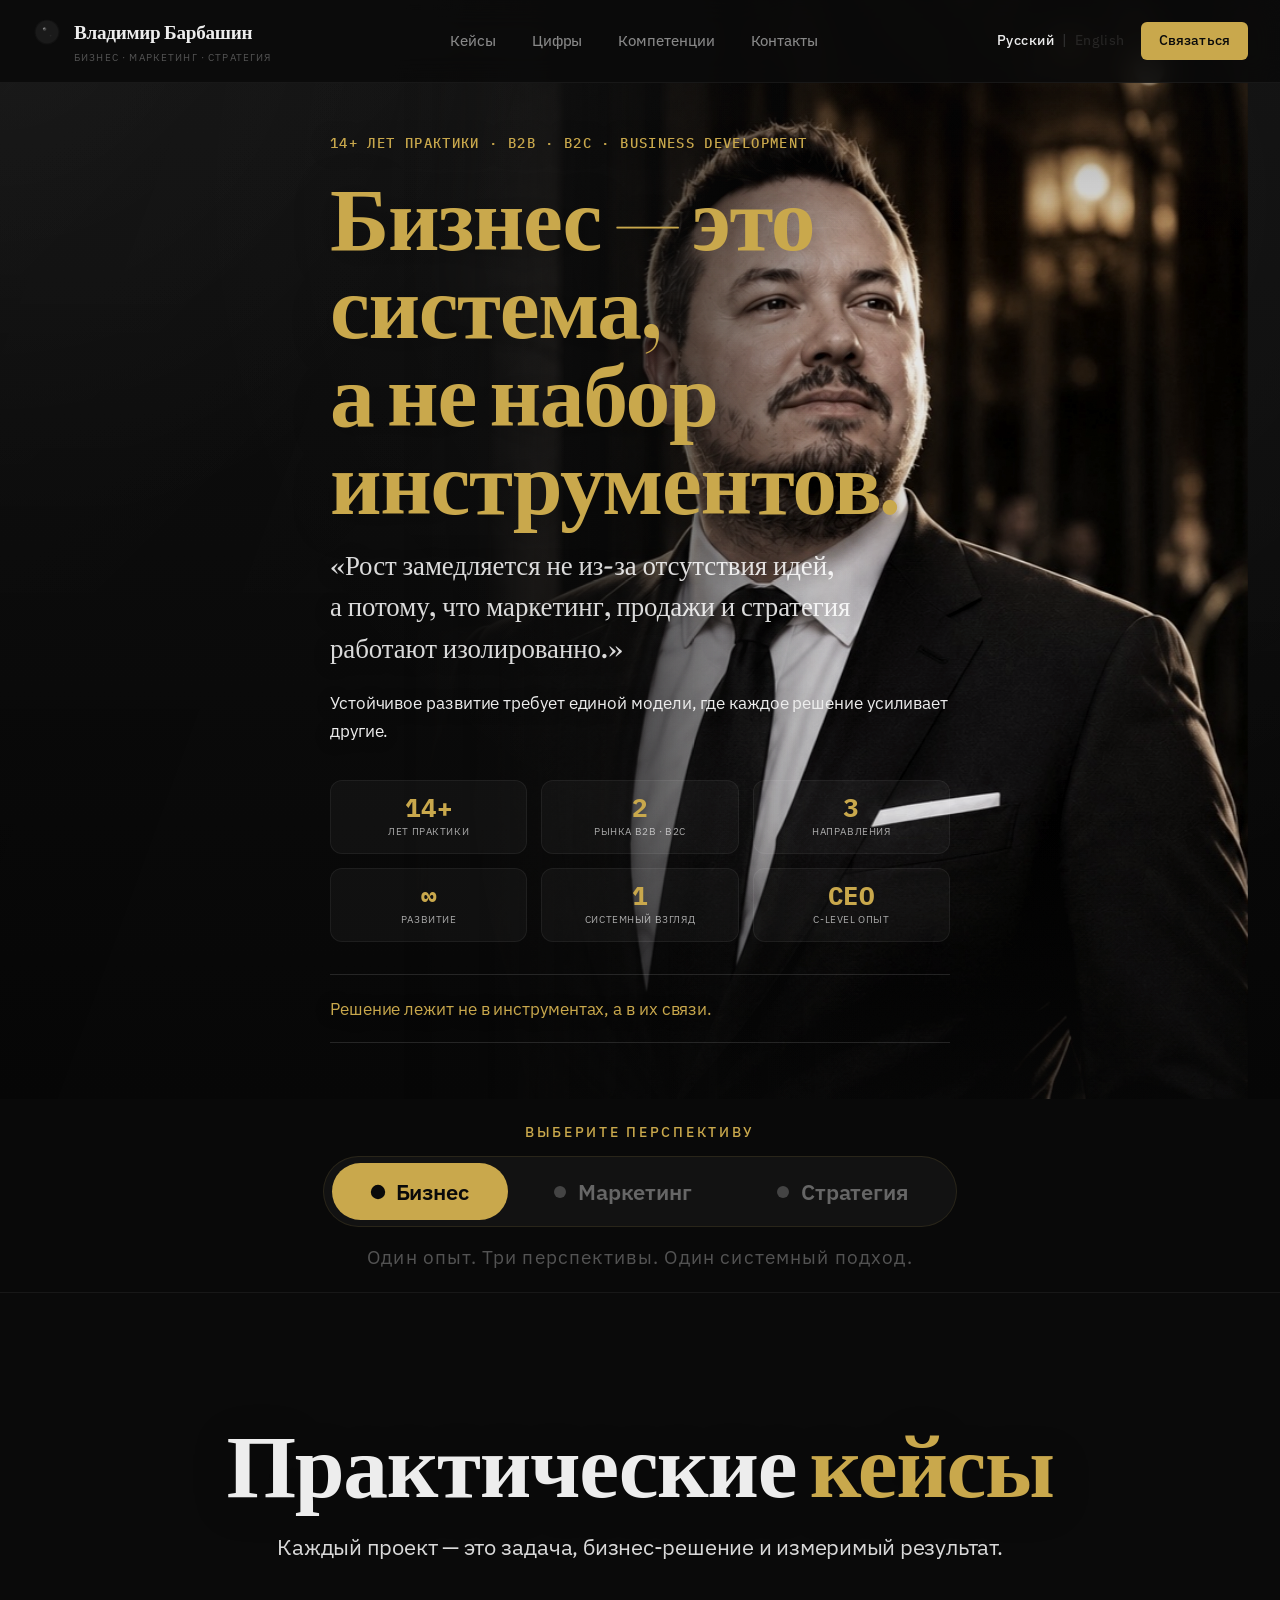
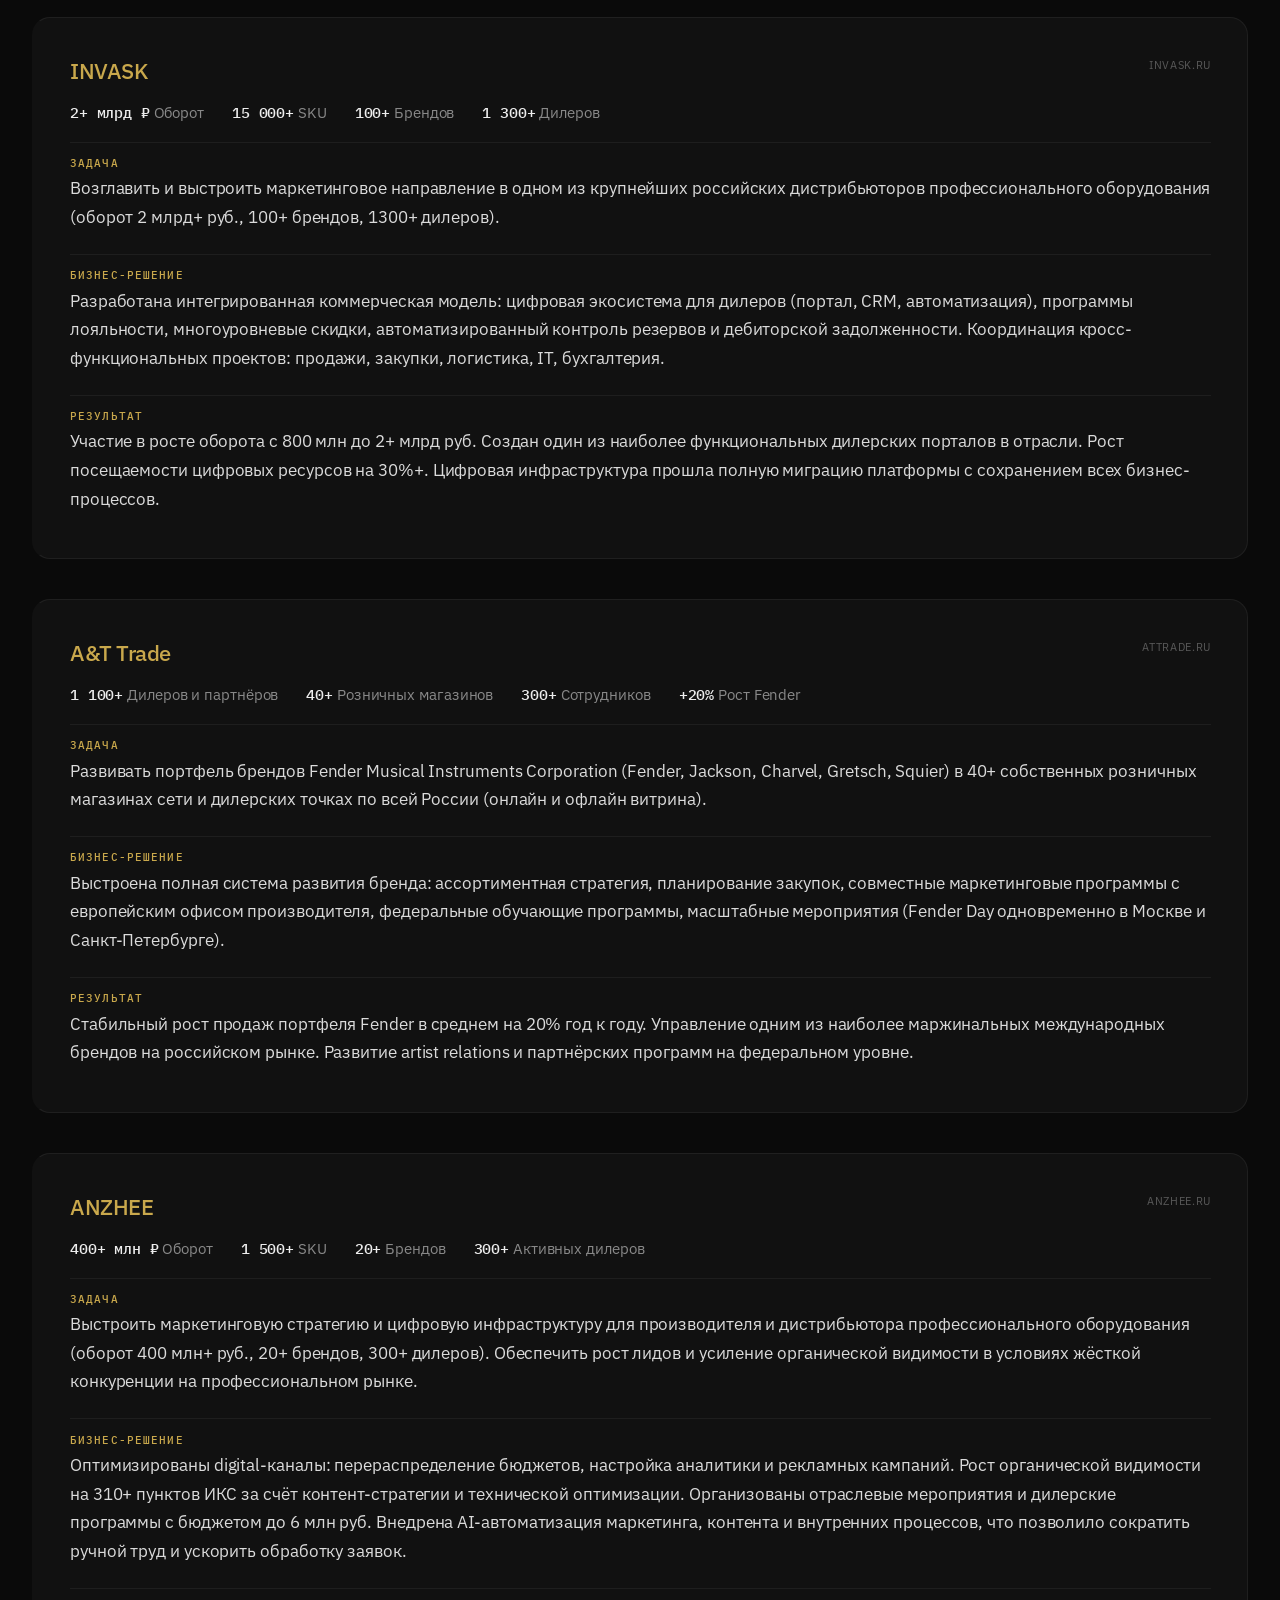
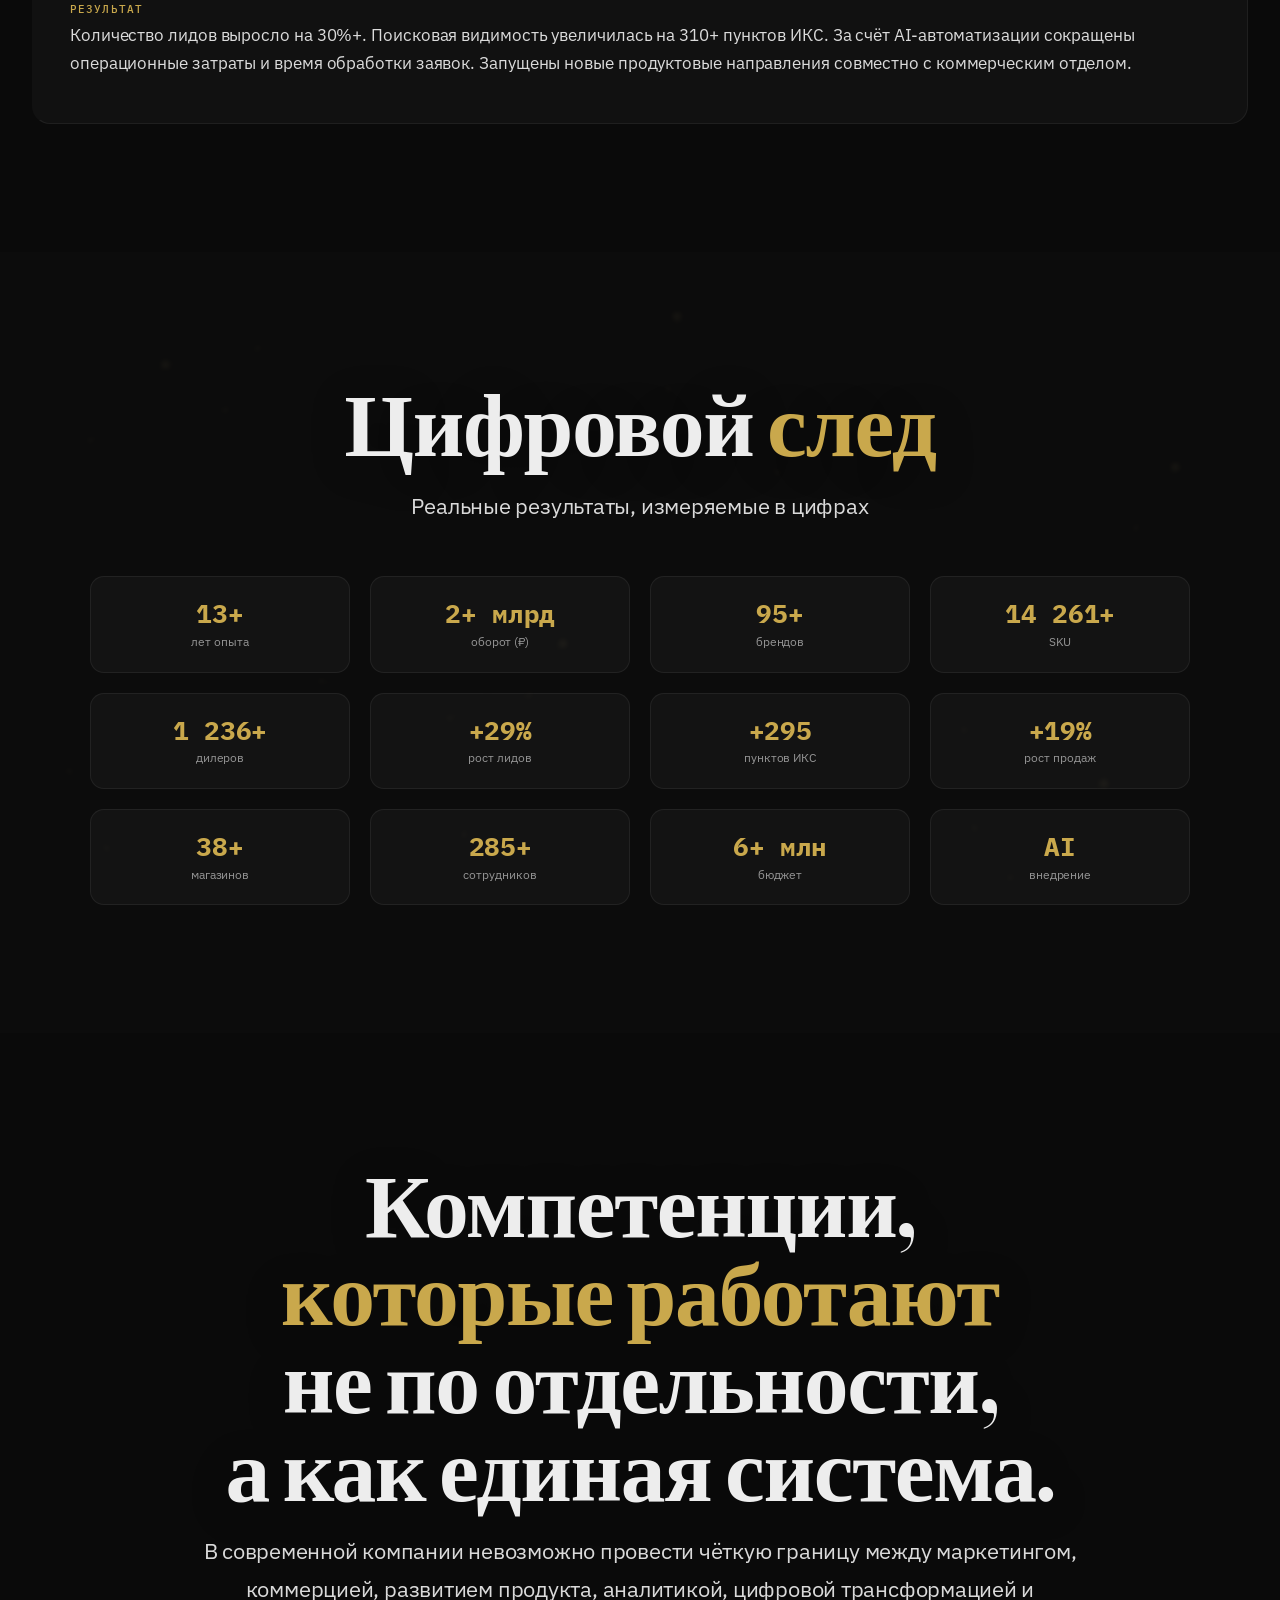
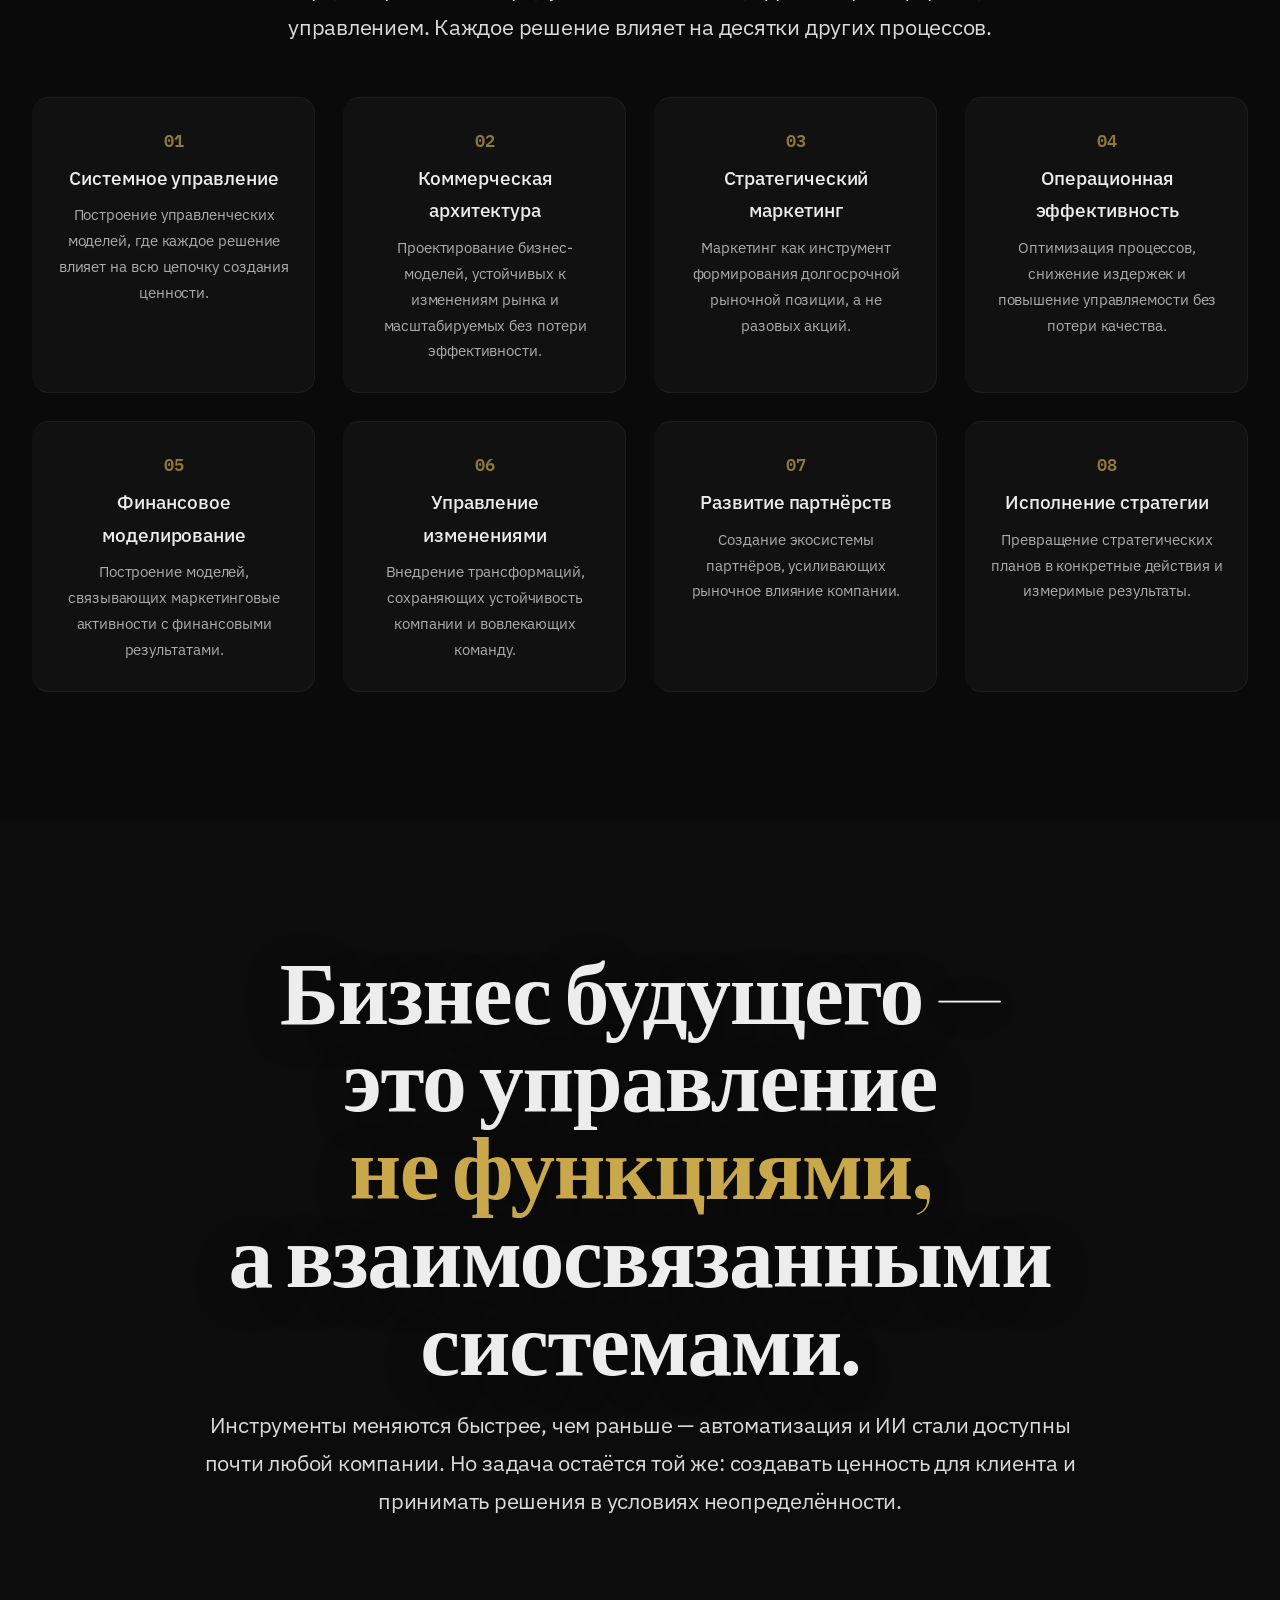
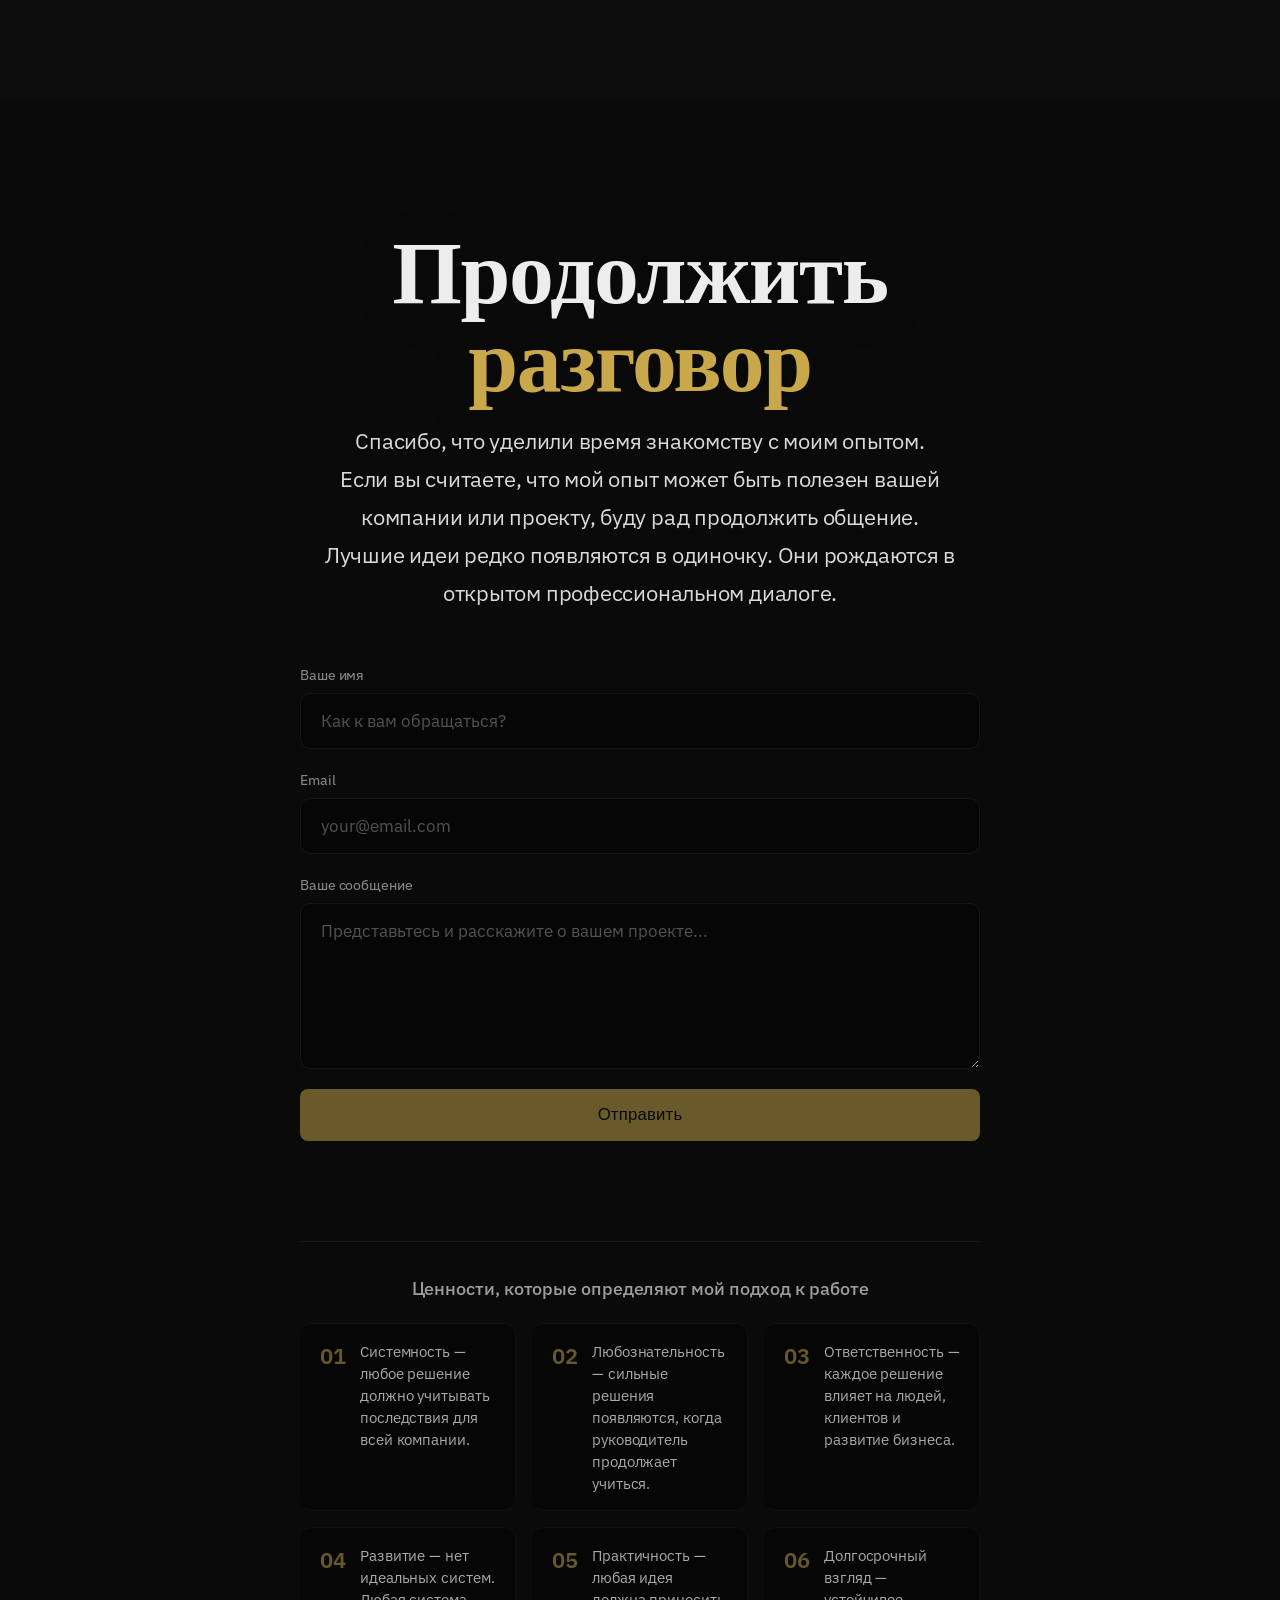
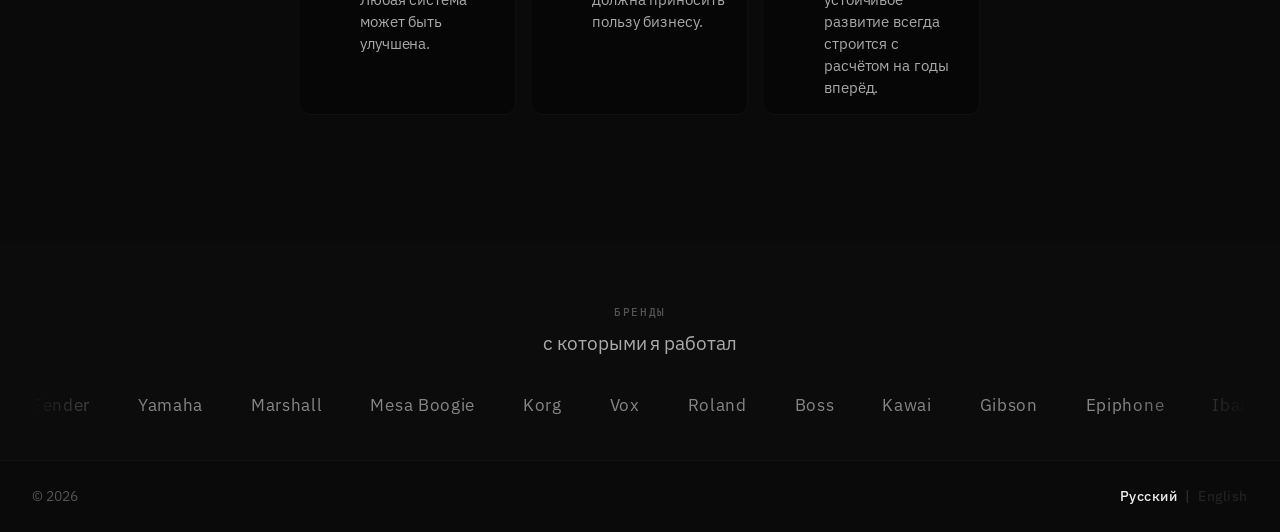
==== commit 8935b505: "Add files via upload" ====
--- a/index.html
+++ b/index.html
@@ -632,10 +632,6 @@
 <!-- ════════════════════════════════════════════════════════════
 CASES
 ════════════════════════════════════════════════════════════ -->
-<div class="vu-divider" aria-hidden="true"><svg class="vu-divider__row" viewBox="0 0 1200 40" preserveAspectRatio="none">
-  <path class="vu-divider__path" d="M0,20 C100,4 200,36 300,20 C400,4 500,36 600,20 C700,4 800,36 900,20 C1000,4 1100,36 1200,20"/>
-</svg></div>
-
 <section class="section" id="cases">
   <div class="section-bg" style="background-image: url('assets/cases-placeholder.svg'); opacity:0.05;"></div>
   <div class="container">
@@ -652,108 +648,59 @@
 <!-- ════════════════════════════════════════════════════════════
 DIGITAL FOOTPRINT — С CANVAS-АНИМАЦИЕЙ
 ════════════════════════════════════════════════════════════ -->
-<div class="vu-divider" aria-hidden="true"><svg class="vu-divider__row" viewBox="0 0 1200 40" preserveAspectRatio="none">
-  <path class="vu-divider__path" d="M0,20 C100,4 200,36 300,20 C400,4 500,36 600,20 C700,4 800,36 900,20 C1000,4 1100,36 1200,20"/>
-</svg></div>
-
-<div class="section-divider" aria-hidden="true">
-  <span class="section-divider__rail section-divider__rail--l"></span>
-  <svg class="section-divider__wave" width="64" height="16" viewBox="0 0 64 16">
-    <path d="M2 8 C6 8 7 2 11 2 C15 2 15 14 19 14 C23 14 24 4 28 4 C32 4 33 8 37 8 C41 8 42 11 46 11 C50 11 51 5 55 5 C59 5 60 8 62 8"></path>
-  </svg>
-  <span class="section-divider__rail section-divider__rail--r"></span>
-</div>
-
 <section class="section section--dark" id="metrics">
   <div class="section-bg" style="background-image: url('assets/metrics-network.svg'); opacity:0.05;"></div>
-  
-  <!-- КОНТЕЙНЕР ДЛЯ CANVAS -->
-  <div id="metrics-canvas-container" style="position:absolute;inset:0;z-index:0;pointer-events:none;overflow:hidden;background:#0A0A0A;">
-    <canvas id="metrics-canvas" style="position:absolute;inset:0;width:100%;height:100%;display:block;"></canvas>
-    <div style="position:absolute;inset:0;background:radial-gradient(ellipse 70% 70% at 50% 50%, transparent 40%, rgba(10,10,10,0.85) 100%);pointer-events:none;z-index:1;"></div>
-    <div style="position:absolute;inset:0;background:radial-gradient(ellipse 60% 50% at 52% 48%, rgba(212,175,55,0.04) 0%, transparent 70%);pointer-events:none;z-index:1;animation:ambientPulse 10s ease-in-out infinite;"></div>
-  </div>
 
   <div class="container" style="position:relative;z-index:2;">
     <h2 class="section-title" id="metricsTitle">Цифровой <span class="highlight">след</span></h2>
     <p class="section-sub" id="metricsSub">Реальные результаты, измеряемые в цифрах</p>
 
-    <div class="metrics-cloud" id="metricsCloud">
-      <svg class="metrics-cloud__svg" viewBox="0 0 900 500" preserveAspectRatio="xMidYMid meet" role="img" aria-label="Схема связей">
-        <defs>
-          <pattern id="hexGrid" width="60" height="104" patternUnits="userSpaceOnUse" patternTransform="scale(0.8)">
-            <path d="M30 0 L60 17.3 L60 52 L30 69.3 L0 52 L0 17.3 Z" fill="none" stroke="var(--accent, #C9A84C)" stroke-width="0.4" opacity="0.08"/>
-            <path d="M30 52 L60 69.3 L60 104 L30 121.3 L0 104 L0 69.3 Z" fill="none" stroke="var(--accent, #C9A84C)" stroke-width="0.4" opacity="0.08"/>
-          </pattern>
-        </defs>
-        <rect width="900" height="500" fill="url(#hexGrid)" />
-        <circle class="cloud-orbit" cx="450" cy="250" r="90" />
-        <circle class="cloud-orbit" cx="450" cy="250" r="160" />
-        <circle class="cloud-orbit" cx="450" cy="250" r="230" />
-        <g class="cloud-diagonals">
-          <line x1="0" y1="0" x2="900" y2="500" />
-          <line x1="0" y1="100" x2="900" y2="400" />
-          <line x1="0" y1="200" x2="900" y2="300" />
-          <line x1="0" y1="300" x2="900" y2="200" />
-          <line x1="0" y1="400" x2="900" y2="100" />
-          <line x1="0" y1="500" x2="900" y2="0" />
-          <line x1="100" y1="0" x2="800" y2="500" />
-          <line x1="200" y1="0" x2="700" y2="500" />
-          <line x1="300" y1="0" x2="600" y2="500" />
-          <line x1="400" y1="0" x2="500" y2="500" />
-          <line x1="500" y1="0" x2="400" y2="500" />
-          <line x1="600" y1="0" x2="300" y2="500" />
-          <line x1="700" y1="0" x2="200" y2="500" />
-          <line x1="800" y1="0" x2="100" y2="500" />
-        </g>
-        <circle class="cloud-center" cx="450" cy="250" />
-      </svg>
-
-      <div class="metric-node" style="left:10%; top:12%;" data-delay="0">
+    <div class="metrics-grid" id="metricsCloud">
+      <div class="metric-node" data-delay="0">
         <span class="metric-node__number">14+</span>
         <span class="metric-node__label" id="n1">лет опыта</span>
       </div>
-      <div class="metric-node" style="left:26%; top:4%;" data-delay="1">
+      <div class="metric-node" data-delay="1">
         <span class="metric-node__number">2+ млрд</span>
         <span class="metric-node__label" id="n2">оборот (₽)</span>
       </div>
-      <div class="metric-node" style="left:45%; top:12%;" data-delay="2">
+      <div class="metric-node" data-delay="2">
         <span class="metric-node__number">100+</span>
         <span class="metric-node__label" id="n3">брендов</span>
       </div>
-      <div class="metric-node" style="left:63%; top:4%;" data-delay="3">
+      <div class="metric-node" data-delay="3">
         <span class="metric-node__number">15 000+</span>
         <span class="metric-node__label" id="n4">SKU</span>
       </div>
-      <div class="metric-node" style="left:80%; top:22%;" data-delay="4">
+      <div class="metric-node" data-delay="4">
         <span class="metric-node__number">1 300+</span>
         <span class="metric-node__label" id="n5">дилеров</span>
       </div>
-      <div class="metric-node" style="left:16%; top:44%;" data-delay="5">
+      <div class="metric-node" data-delay="5">
         <span class="metric-node__number">+30%</span>
         <span class="metric-node__label" id="n6">рост лидов</span>
       </div>
-      <div class="metric-node" style="left:30%; top:78%;" data-delay="6">
+      <div class="metric-node" data-delay="6">
         <span class="metric-node__number">+310</span>
         <span class="metric-node__label" id="n7">пунктов ИКС</span>
       </div>
-      <div class="metric-node" style="left:55%; top:62%;" data-delay="7">
+      <div class="metric-node" data-delay="7">
         <span class="metric-node__number">+20%</span>
         <span class="metric-node__label" id="n8">рост продаж</span>
       </div>
-      <div class="metric-node" style="left:76%; top:74%;" data-delay="8">
+      <div class="metric-node" data-delay="8">
         <span class="metric-node__number">40+</span>
         <span class="metric-node__label" id="n9">магазинов</span>
       </div>
-      <div class="metric-node" style="left:84%; top:86%;" data-delay="9">
+      <div class="metric-node" data-delay="9">
         <span class="metric-node__number">300+</span>
         <span class="metric-node__label" id="n10">сотрудников</span>
       </div>
-      <div class="metric-node" style="left:6%; top:84%;" data-delay="10">
+      <div class="metric-node" data-delay="10">
         <span class="metric-node__number">6+ млн</span>
         <span class="metric-node__label" id="n11">бюджет</span>
       </div>
-      <div class="metric-node" style="left:48%; top:88%;" data-delay="11">
+      <div class="metric-node" data-delay="11">
         <span class="metric-node__number">AI</span>
         <span class="metric-node__label" id="n12">внедрение</span>
       </div>
@@ -764,18 +711,6 @@
 <!-- ════════════════════════════════════════════════════════════
 COMPETENCIES
 ════════════════════════════════════════════════════════════ -->
-<div class="vu-divider" aria-hidden="true"><svg class="vu-divider__row" viewBox="0 0 1200 40" preserveAspectRatio="none">
-  <path class="vu-divider__path" d="M0,20 C100,4 200,36 300,20 C400,4 500,36 600,20 C700,4 800,36 900,20 C1000,4 1100,36 1200,20"/>
-</svg></div>
-
-<div class="section-divider" aria-hidden="true">
-  <span class="section-divider__rail section-divider__rail--l"></span>
-  <svg class="section-divider__wave" width="64" height="16" viewBox="0 0 64 16">
-    <path d="M2 8 C6 8 7 2 11 2 C15 2 15 14 19 14 C23 14 24 4 28 4 C32 4 33 8 37 8 C41 8 42 11 46 11 C50 11 51 5 55 5 C59 5 60 8 62 8"></path>
-  </svg>
-  <span class="section-divider__rail section-divider__rail--r"></span>
-</div>
-
 <section class="section section--center" id="competencies">
   <div class="section-bg" style="background-image: url('assets/competencies-placeholder.svg'); opacity:0.04;"></div>
   <div class="container">
@@ -797,14 +732,6 @@
 <!-- ════════════════════════════════════════════════════════════
 FUTURE
 ════════════════════════════════════════════════════════════ -->
-<div class="section-divider" aria-hidden="true">
-  <span class="section-divider__rail section-divider__rail--l"></span>
-  <svg class="section-divider__wave" width="64" height="16" viewBox="0 0 64 16">
-    <path d="M2 8 C6 8 7 2 11 2 C15 2 15 14 19 14 C23 14 24 4 28 4 C32 4 33 8 37 8 C41 8 42 11 46 11 C50 11 51 5 55 5 C59 5 60 8 62 8"></path>
-  </svg>
-  <span class="section-divider__rail section-divider__rail--r"></span>
-</div>
-
 <section class="section section--dark section--center" id="future">
   <div class="section-bg" style="background-image: url('assets/future-placeholder.svg'); opacity:0.05;"></div>
   <div class="container">
@@ -823,18 +750,6 @@
 <!-- ════════════════════════════════════════════════════════════
 CONTACT
 ════════════════════════════════════════════════════════════ -->
-<div class="vu-divider" aria-hidden="true"><svg class="vu-divider__row" viewBox="0 0 1200 40" preserveAspectRatio="none">
-  <path class="vu-divider__path" d="M0,20 C100,4 200,36 300,20 C400,4 500,36 600,20 C700,4 800,36 900,20 C1000,4 1100,36 1200,20"/>
-</svg></div>
-
-<div class="section-divider" aria-hidden="true">
-  <span class="section-divider__rail section-divider__rail--l"></span>
-  <svg class="section-divider__wave" width="64" height="16" viewBox="0 0 64 16">
-    <path d="M2 8 C6 8 7 2 11 2 C15 2 15 14 19 14 C23 14 24 4 28 4 C32 4 33 8 37 8 C41 8 42 11 46 11 C50 11 51 5 55 5 C59 5 60 8 62 8"></path>
-  </svg>
-  <span class="section-divider__rail section-divider__rail--r"></span>
-</div>
-
 <section class="section" id="contact">
   <div class="section-bg" style="background-image: url('assets/contact-placeholder.svg'); opacity:0.04;"></div>
   <div class="container">
@@ -890,14 +805,6 @@
 <!-- ════════════════════════════════════════════════════════════
 BRANDS SLIDER
 ════════════════════════════════════════════════════════════ -->
-<div class="section-divider" aria-hidden="true">
-  <span class="section-divider__rail section-divider__rail--l"></span>
-  <svg class="section-divider__wave" width="64" height="16" viewBox="0 0 64 16">
-    <path d="M2 8 C6 8 7 2 11 2 C15 2 15 14 19 14 C23 14 24 4 28 4 C32 4 33 8 37 8 C41 8 42 11 46 11 C50 11 51 5 55 5 C59 5 60 8 62 8"></path>
-  </svg>
-  <span class="section-divider__rail section-divider__rail--r"></span>
-</div>
-
 <section class="brands-slider" id="brands">
   <div class="container">
     <div class="brands-slider__header">
--- a/styles.css
+++ b/styles.css
@@ -1,4 +1,4 @@
-.btn,.quote-block,.section--center,.section-sub,.section-title{text-align:center}.header__inner,.logo{display:flex;align-items:center}.nav a:hover,.perspective-option:not(.active):hover,body{color:#ededed}.btn,.burger,.lang-switch{cursor:pointer}.hero,.section{overflow:hidden}.hero__text p,.hero__thought p{text-shadow:0 2px 20px rgba(0,0,0,.3)}.brands-slider__label,.case-card__block-title,.hero-metric__label,.hero__tag,.logo__sub{text-transform:uppercase}@font-face{font-family:Inter;src:url('assets/fonts/Inter-Regular.woff2') format('woff2');font-weight:400;font-style:normal;font-display:optional}@font-face{font-family:Inter;src:url('assets/fonts/Inter-Medium.woff2') format('woff2');font-weight:500;font-style:normal;font-display:optional}@font-face{font-family:Inter;src:url('assets/fonts/Inter-SemiBold.woff2') format('woff2');font-weight:600;font-style:normal;font-display:optional}@font-face{font-family:Inter;src:url('assets/fonts/Inter-Bold.woff2') format('woff2');font-weight:700;font-style:normal;font-display:optional}@font-face{font-family:Manrope;src:url('assets/fonts/Manrope-Regular.woff2') format('woff2');font-weight:400;font-style:normal;font-display:optional}@font-face{font-family:Manrope;src:url('assets/fonts/Manrope-Medium.woff2') format('woff2');font-weight:500;font-style:normal;font-display:optional}@font-face{font-family:Manrope;src:url('assets/fonts/Manrope-SemiBold.woff2') format('woff2');font-weight:600;font-style:normal;font-display:optional}*{margin:0;padding:0;box-sizing:border-box}html{scroll-behavior:smooth;-webkit-font-smoothing:antialiased}body{font-family:Inter,-apple-system,BlinkMacSystemFont,'Segoe UI',Roboto,sans-serif;background-color:#0a0a0a;font-size:1.05rem;line-height:1.7;transition:background-color .8s;letter-spacing:-.01em;background-size:cover;background-position:center;background-attachment:fixed;background-repeat:no-repeat}body::before{content:'';position:fixed;inset:0;background:radial-gradient(circle at top left,rgba(255,255,255,.04),transparent 35%),linear-gradient(135deg,rgba(255,255,255,.02),transparent 45%);pointer-events:none;z-index:-1}.container{max-width:1280px;margin:0 auto;padding:0 32px;position:relative;z-index:2}a{color:inherit;text-decoration:none}img{max-width:100%;height:auto;display:block}.hero__title,.section-title{font-size:clamp(3.2rem, 8vw, 5.6rem);font-weight:700;line-height:.98;letter-spacing:-.035em;margin-bottom:1.2rem;text-shadow:0 6px 40px rgba(0,0,0,.28)}.section-title{max-width:960px;margin-left:auto;margin-right:auto}.hero__title .highlight,.section-title .highlight{transition:color .8s}.case-card__company,.hero__tag,.perspective-option,.perspective-switch__sub,.section-sub{font-size:1.4rem;font-weight:500;letter-spacing:-.01em}.hero__tag{font-size:.85rem;letter-spacing:.1em;font-weight:450;opacity:.8}.section-sub{color:rgba(255,255,255,.85);max-width:820px;margin:0 auto 3.2rem;font-weight:400}.section-sub--wide{max-width:900px}.hero__text-lead{font-size:clamp(1.3rem, 2.1vw, 1.8rem)!important;font-style:italic;font-weight:600;color:rgba(255,255,255,.85);margin-bottom:1.2rem;line-height:1.55;max-width:780px}.header{position:fixed;top:0;left:0;right:0;z-index:1000;padding:16px 0;transition:background-color .5s,box-shadow .5s,border-color .5s;background-color:rgba(10,10,10,.9);backdrop-filter:blur(14px) saturate(1.2);border-bottom:1px solid rgba(255,255,255,.06)}.nav a,.section{position:relative}.header.scrolled{background-color:rgba(10,10,10,.96);backdrop-filter:blur(20px) saturate(1.3);box-shadow:0 1px 0 rgba(255,255,255,.07);border-bottom:1px solid rgba(255,255,255,.08)}.header__inner{justify-content:space-between;gap:20px}.burger,.header__left{flex-direction:column}.header__left{display:flex;flex-shrink:0}.logo{gap:12px;font-size:1.05rem;font-weight:600;letter-spacing:-.02em}.logo__icon,.nav{align-items:center;display:flex}.logo__icon{justify-content:center;width:30px;height:30px;flex-shrink:0}.logo__icon svg{width:100%;height:100%}.logo__text{font-size:1.2rem;font-weight:600}.logo__sub{font-size:.6rem;color:#555;letter-spacing:.12em;margin-top:1px;padding-left:42px;transition:color .8s}.nav{gap:36px;font-size:.95rem;color:#888}.nav a{transition:color .25s;font-weight:450}.nav a::after{content:'';position:absolute;bottom:-4px;left:0;width:0%;height:1.5px;transition:width .3s,background .6s;border-radius:2px}.nav a:hover::after{width:100%}.header__right{display:flex;align-items:center;gap:16px;flex-shrink:0}.lang-switch{font-size:.85rem;color:#555;user-select:none;letter-spacing:.04em;font-weight:450}.lang-switch__active{color:#ededed;font-weight:500}.lang-switch__sep{margin:0 4px;color:#333}.lang-switch__inactive{opacity:.35;transition:opacity .2s}.lang-switch__inactive:hover{opacity:1}.burger{display:none;gap:5px;background:0 0;border:none;padding:4px}.burger span{display:block;width:24px;height:2px;background:#ededed;border-radius:2px;transition:.3s}.btn{display:inline-block;padding:12px 32px;border-radius:8px;border:none;transition:.4s cubic-bezier(.34,1.56,.64,1);letter-spacing:.01em;font-size:.95rem;font-weight:500}.btn--primary{color:#0a0a0a;transition:background .6s,transform .4s cubic-bezier(.34,1.56,.64,1),box-shadow .4s}.btn--primary:hover{transform:translateY(-2px) scale(1.02);box-shadow:0 8px 32px var(--accent-glow,rgba(201,168,76,.25))}.btn--primary:active{transform:scale(.96);transition-duration:.1s}.btn--secondary{background:0 0;color:#ededed;border:1px solid rgba(255,255,255,.06);transition:border-color .5s,color .5s,transform .4s cubic-bezier(.34,1.56,.64,1)}.btn--secondary:hover{transform:translateY(-2px);border-color:var(--accent,#c9a84c);color:var(--accent,#c9a84c)}.btn--secondary:active{transform:scale(.96);transition-duration:.1s}.btn--small{padding:7px 18px;border-radius:6px;font-size:.85rem}.btn--large{padding:16px 48px;font-size:1.05rem}.section{padding:128px 0;transition:border-color .8s}.section:first-of-type{border-top:none}.section--dark{background:rgba(255,255,255,.01)}.section--center .grid-2,.section--center .grid-3{text-align:left}.section-bg{position:absolute;inset:0;background-size:cover;background-position:center;opacity:.08;z-index:0;filter:blur(2px) saturate(.7);transition:opacity 1.5s,transform 1.5s;transform:scale(1.02)}.section--dark .section-bg{opacity:.06}.section:hover .section-bg{transform:scale(1.04);opacity:.12}.perspective-switch-wrapper{position:sticky;top:72px;z-index:100;padding:22px 0 18px;background:rgba(10,10,10,.86);backdrop-filter:blur(14px) saturate(1.2);border-bottom:1px solid rgba(255,255,255,.06);margin-bottom:0;transition:background .6s,border-color .6s}.perspective-switch-wrapper .container{display:flex;flex-direction:column;align-items:center;gap:12px}.perspective-switch__label{font-size:.85rem;text-transform:uppercase;letter-spacing:.2em;color:#555;font-weight:500;transition:color .8s}.perspective-switch{display:flex;align-items:center;gap:6px;background:rgba(255,255,255,.04);padding:6px 8px;border-radius:40px;border:1px solid rgba(255,255,255,.06);transition:border-color .6s,background .6s}.perspective-option{display:flex;align-items:center;gap:12px;padding:14px 40px;border-radius:34px;font-size:1.4rem;font-weight:600;color:#666;cursor:pointer;transition:.5s cubic-bezier(.34,1.56,.64,1);background:0 0;border:none;font-family:inherit;letter-spacing:-.01em}.perspective-option .dot{display:inline-block;width:12px;height:12px;border-radius:50%;background:#444;transition:background .5s,transform .3s}.perspective-option.active{color:#0a0a0a}.perspective-option.active .dot{background:#0a0a0a;transform:scale(1.2)}.perspective-option:not(.active):hover .dot{background:#ededed;background:var(--accent)}.perspective-switch__sub{font-size:1.2rem;color:rgba(255,255,255,.3);letter-spacing:.06em;transition:color .8s;font-weight:400;margin-top:2px}.hero{min-height:100vh;padding:132px 0 56px;display:flex;flex-direction:column;justify-content:center;position:relative;transition:background 1s}.hero__bg,.hero__bg-image{z-index:0;transition:opacity .8s;position:absolute;inset:0}.hero__bg-image{background-size:cover;background-position:center;opacity:.18;filter:brightness(.65) saturate(.85) contrast(1.05)}.hero__bg-image::after{content:'';position:absolute;inset:0;background:linear-gradient(110deg,rgba(10,10,10,.78) 0,rgba(10,10,10,.45) 42%,rgba(10,10,10,.82) 100%)}.hero__bg{background:radial-gradient(ellipse at 75% 18%,rgba(255,255,255,.035) 0,transparent 58%),linear-gradient(180deg,rgba(255,255,255,.03) 0,rgba(0,0,0,.18) 100%)}.hero__layout{position:relative;z-index:2}.hero__content{max-width:620px}.hero-metrics,.hero__text,.hero__thought{max-width:620px}.hero__photo{position:absolute;top:0;right:0;bottom:0;width:66%;z-index:0;overflow:hidden;opacity:0;animation:1.1s .35s forwards heroPhotoIn;mask-image:linear-gradient(to right,transparent 0%,rgba(0,0,0,.14) 10%,rgba(0,0,0,.5) 22%,rgba(0,0,0,.82) 36%,#000 48%);-webkit-mask-image:linear-gradient(to right,transparent 0%,rgba(0,0,0,.14) 10%,rgba(0,0,0,.5) 22%,rgba(0,0,0,.82) 36%,#000 48%)}.hero-metric,.metric-node{border-radius:12px;text-align:center}.hero__photo img{display:block;width:100%;height:100%;object-fit:cover;object-position:center 18%;filter:grayscale(.3) saturate(.85) contrast(1.05) brightness(.9);animation:26s ease-in-out infinite alternate heroPhotoAmbient;transform-origin:62% 38%;will-change:transform}.hero__photo::after{content:'';position:absolute;inset:0;background:linear-gradient(to right,rgba(10,10,10,.88) 0%,rgba(10,10,10,.4) 30%,rgba(10,10,10,0) 55%),linear-gradient(180deg,rgba(10,10,10,.5) 0%,transparent 22%,transparent 74%,rgba(10,10,10,.55) 100%);z-index:1}.hero__photo::before{content:'';position:absolute;inset:0;z-index:2;pointer-events:none;opacity:.06;mix-blend-mode:overlay;background-image:url("data:image/svg+xml;utf8,<svg xmlns='http://www.w3.org/2000/svg' width='180' height='180'><filter id='n'><feTurbulence type='fractalNoise' baseFrequency='.85' numOctaves='2'/></filter><rect width='180' height='180' filter='url(%23n)' opacity='.55'/></svg>")}@keyframes heroPhotoIn{from{opacity:0;transform:scale(1.04)}to{opacity:1;transform:scale(1)}}@keyframes heroPhotoAmbient{0%{transform:scale(1.04) translate3d(0,0,0)}100%{transform:scale(1.12) translate3d(-1.2%,-.8%,0)}}.hero__tag{margin-bottom:1.2rem;text-shadow:0 2px 20px rgba(0,0,0,.5)}.hero__text p{font-size:1.05rem}.hero__thought{margin:2rem 0 0;padding:1.2rem 0;border-top:1px solid rgba(255,255,255,.12);border-bottom:1px solid rgba(255,255,255,.12);transition:border-color .8s}.hero-metrics{display:grid;grid-template-columns:repeat(3,1fr);gap:14px;margin:2.1rem 0 0}.hero-metric{background:rgba(255,255,255,.035);backdrop-filter:blur(8px);padding:13px 6px;border:1px solid rgba(255,255,255,.06);transition:border-color .6s,transform .3s,background .6s,box-shadow .3s;cursor:default}.case-card,.competency-card{background:rgba(255,255,255,.03);position:relative;overflow:hidden}.hero-metric:hover{transform:translateY(-2px);border-color:var(--accent,#c9a84c);background:rgba(0,0,0,.5)}.hero-metric__label{margin-top:2px;font-size:.6rem;color:rgba(255,255,255,.65);letter-spacing:.06em}.hero-metric__number{font-size:clamp(1.3rem, 2vw, 1.8rem);font-weight:700;line-height:1.1;transition:color .8s;letter-spacing:-.04em}.cases-list{display:flex;flex-direction:column;gap:40px;margin-top:2.4rem}.case-card{backdrop-filter:blur(14px);border-radius:18px;padding:34px 36px;border:1px solid rgba(255,255,255,.06);transition:border-color .5s,transform .4s cubic-bezier(.34,1.56,.64,1),box-shadow .5s,background .6s;cursor:default;width:100%}.competency-card,.metric-node{backdrop-filter:blur(8px);cursor:default}.case-card::before{content:'';position:absolute;top:0;left:0;right:0;height:2px;transform:scaleX(0);transform-origin:left;transition:transform .5s cubic-bezier(.34,1.56,.64,1);background:var(--accent,#c9a84c)}.case-card:hover,.metric-node{background:rgba(255,255,255,.04)}.case-card:hover::before{transform:scaleX(1)}.case-card:hover{transform:translateY(-3px);box-shadow:0 18px 48px rgba(0,0,0,.55);border-color:var(--accent,#c9a84c)}.case-card:active{transform:scale(.99);transition-duration:.1s}.case-card__top{display:flex;justify-content:space-between;align-items:flex-start;flex-wrap:wrap;gap:12px;margin-bottom:4px}.case-card__company{transition:color .8s;letter-spacing:-.02em;color:var(--accent,#c9a84c)}.case-card__url{font-size:.7rem;color:rgba(255,255,255,.3);letter-spacing:.06em;transition:color .8s;font-weight:400;margin-top:4px}.case-card__stats{display:flex;flex-wrap:wrap;gap:8px 28px;margin:.6rem 0 1rem;transition:color .8s;font-size:.95rem;color:rgba(255,255,255,.5)}.brand-slide:hover,.case-card__block-title,.case-card__stats .gold,.competency-card__num,.metric-node__number{color:var(--accent,#c9a84c)}.case-card__stats strong{color:#ededed;transition:color .8s;font-weight:500}.case-card__stats .gold{font-weight:600;transition:color .8s}.case-card__block{margin-top:.7rem;padding:.7rem 0;border-top:1px solid rgba(255,255,255,.05);transition:border-color .8s}.case-card__block:first-of-type{border-top:none;padding-top:0}.case-card__block-title{font-size:.7rem;letter-spacing:.1em;font-weight:600;margin-bottom:.1rem}.case-card__block p{font-size:1.05rem;color:rgba(255,255,255,.85);line-height:1.7}.competency-grid,.grid-4{display:grid;grid-template-columns:repeat(4,1fr);gap:28px;margin-top:2.6rem}.competency-card{border-radius:16px;padding:28px 24px;border:1px solid rgba(255,255,255,.05);transition:border-color .5s,transform .4s cubic-bezier(.34,1.56,.64,1),box-shadow .5s,background .6s}.competency-card:hover{transform:translateY(-4px);box-shadow:0 14px 40px rgba(0,0,0,.45);border-color:var(--accent,#c9a84c);background:rgba(255,255,255,.045)}.competency-card:active,.value-item:active{transform:scale(.98);transition-duration:.1s}.competency-card__num{display:inline-block;font-size:1.05rem;font-weight:600;letter-spacing:.02em;margin-bottom:.45rem;transition:color .8s;opacity:.7}.competency-card h4{font-size:1.2rem;margin-bottom:.5rem;font-weight:500;transition:color .8s}.competency-card p{font-size:.95rem;color:rgba(255,255,255,.65);line-height:1.7;transition:color .8s;font-weight:400}.cloud-diagonals line,.cloud-orbit{stroke:var(--accent,#C9A84C);opacity:.05;transition:opacity .8s}.metrics-cloud{position:relative;width:100%;max-width:960px;margin:0 auto;min-height:480px;padding:20px 0}.metrics-cloud__svg{position:absolute;inset:0;width:100%;height:100%;pointer-events:none;z-index:0}.cloud-orbit{fill:none;stroke-width:.5}.cloud-diagonals.active line,.cloud-orbit.active{opacity:.12}.cloud-diagonals line{stroke-width:.4}.cloud-center{fill:var(--accent,#C9A84C);opacity:.3;r:3}.metric-node{position:absolute;padding:12px 14px;border:1px solid rgba(255,255,255,.06);transition:border-color .5s,transform .6s cubic-bezier(.34, 1.56, .64, 1),box-shadow .5s,background .6s;min-width:60px;will-change:transform;opacity:0;transform:translateY(20px) scale(.9);z-index:1;animation:6s ease-in-out infinite alternate floatNode}.metric-node.visible{opacity:1;transform:translateY(0) scale(1)}.metric-node:hover{transform:translateY(-4px) scale(1.05);box-shadow:0 12px 32px rgba(0,0,0,.5);border-color:var(--accent,#c9a84c);background:rgba(0,0,0,.6);z-index:2}.metric-node__number{font-size:1.2rem;font-weight:600;line-height:1.2;transition:color .8s;letter-spacing:-.02em}.metric-node__label{margin-top:2px;font-size:.6rem;color:rgba(255,255,255,.5);line-height:1.2;max-width:70px}.metric-node:nth-child(2){animation-delay:-.5s}.metric-node:nth-child(3){animation-delay:-1s}.metric-node:nth-child(4){animation-delay:-1.5s}.metric-node:nth-child(5){animation-delay:-2s}.metric-node:nth-child(6){animation-delay:-2.5s}.metric-node:nth-child(7){animation-delay:-3s}.metric-node:nth-child(8){animation-delay:-3.5s}.metric-node:nth-child(9){animation-delay:-4s}.metric-node:nth-child(10){animation-delay:-4.5s}.metric-node:nth-child(11){animation-delay:-5s}.metric-node:nth-child(12){animation-delay:-5.5s}@keyframes floatNode{0%{transform:translateY(0) translateX(0)}25%{transform:translateY(-6px) translateX(3px)}50%{transform:translateY(3px) translateX(-3px)}75%{transform:translateY(-2px) translateX(5px)}100%{transform:translateY(5px) translateX(-2px)}}.brands-slider{padding:60px 0 40px;background:rgba(255,255,255,.01);overflow:hidden;position:relative}.contact-form__field input,.contact-form__field textarea,.value-item{background:rgba(0,0,0,.3);backdrop-filter:blur(8px);box-sizing:border-box}.brands-slider__header{display:flex;flex-direction:column;align-items:center;gap:4px;margin-bottom:32px}.brands-slider__label{font-size:.7rem;letter-spacing:.15em;color:rgba(255,255,255,.3);font-weight:500}.brands-slider__sub{font-size:1.2rem;font-weight:400;color:rgba(255,255,255,.65)}.brands-slider__track-wrapper{position:relative;overflow:hidden;mask-image:linear-gradient(to right,transparent,black 10%,black 90%,transparent);-webkit-mask-image:linear-gradient(to right,transparent,black 10%,black 90%,transparent)}.brands-slider__track{display:flex;gap:48px;animation:30s linear infinite scrollBrands;width:max-content}.brands-slider__track:hover{animation-play-state:paused}.brand-slide{font-size:1.05rem;font-weight:400;color:rgba(255,255,255,.5);white-space:nowrap;letter-spacing:.04em;transition:color .3s,transform .3s;cursor:default;flex-shrink:0}.brand-slide:hover{transform:scale(1.05)}@keyframes scrollBrands{0%{transform:translateX(0)}100%{transform:translateX(-50%)}}.values-grid{display:grid;grid-template-columns:repeat(3,minmax(0,1fr));gap:16px;margin-top:1.2rem;width:100%}.value-item{display:flex;align-items:flex-start;gap:12px;padding:16px 18px;border-radius:12px;border:1px solid rgba(255,255,255,.04);transition:border-color .5s,transform .4s cubic-bezier(.34,1.56,.64,1),background .6s;cursor:default;width:100%;font-size:.95rem;line-height:1.45;min-height:96px;color:rgba(255,255,255,.65)}.value-item:hover{transform:translateY(-4px) scale(1.01);border-color:var(--accent,#c9a84c);background:rgba(0,0,0,.5)}.value-item>span:first-child{font-weight:600;flex-shrink:0;opacity:.5;min-width:28px;font-size:1.4rem;color:var(--accent,#c9a84c)}.value-item>span:last-child{flex:1 1 auto;min-width:0;font-weight:400;color:inherit;opacity:1;font-size:inherit}.quote-block{margin:2.5rem 0;padding:2rem 0;border-top:1px solid rgba(255,255,255,.05);border-bottom:1px solid rgba(255,255,255,.05);transition:border-color .8s}.quote-block p{font-size:1.4rem;color:rgba(255,255,255,.65);font-style:italic}.contact__inner{max-width:680px;margin:0 auto}.contact-form{display:flex;flex-direction:column;gap:20px;position:relative;margin:2rem 0}.contact-form__field{display:flex;flex-direction:column;gap:6px}.contact-form__field label{font-size:.85rem;color:rgba(255,255,255,.5);font-weight:450}.contact-form__field input,.contact-form__field textarea{width:100%;padding:16px 20px;border:1px solid rgba(255,255,255,.06);border-radius:10px;color:#ededed;font-size:1.05rem;font-family:inherit;transition:border-color .5s,background .6s,transform .3s}.contact-form__field textarea{resize:vertical;min-height:140px}.contact-form__field input:focus,.contact-form__field textarea:focus{outline:0;transform:scale(1.003);border-color:var(--accent,#c9a84c);background:rgba(0,0,0,.5)}.contact-form__field input::placeholder,.contact-form__field textarea::placeholder{color:rgba(255,255,255,.3);font-weight:400}.honeypot{position:absolute;left:-9999px;top:-9999px;opacity:0;pointer-events:none;height:0;width:0;overflow:hidden}.back-to-top{position:fixed;pointer-events:none}.contact-form__status{margin-top:8px;min-height:24px;transition:color .8s;font-weight:450;font-size:.95rem}.contact-form__status.error{color:#e74c3c}.footer{padding:24px 0;border-top:1px solid rgba(255,255,255,.03);transition:border-color .8s}.footer__inner{display:flex;justify-content:space-between;align-items:center;transition:color .8s;font-size:.85rem;color:rgba(255,255,255,.3)}.section-divider{display:flex;align-items:center;justify-content:center;gap:16px;max-width:1280px;margin:0 auto;padding:34px 32px;pointer-events:none}.section-divider__rail{flex:1 1 auto;height:1px;max-width:420px;background:rgba(255,255,255,.06);transition:background-color .8s}.section-divider__rail--l{mask-image:linear-gradient(to left,#000,transparent);-webkit-mask-image:linear-gradient(to left,#000,transparent)}.section-divider__rail--r{mask-image:linear-gradient(to right,#000,transparent);-webkit-mask-image:linear-gradient(to right,#000,transparent)}.section-divider__wave{flex:0 0 auto;display:block;overflow:visible}.section-divider__wave path{fill:none;stroke:var(--accent,#c9a84c);stroke-width:1.4;stroke-linecap:round;stroke-dasharray:96;stroke-dashoffset:96;opacity:0;transition:stroke-dashoffset 1s cubic-bezier(.16,1,.3,1),opacity .6s .1s,stroke .8s}.section-divider.visible .section-divider__wave path{stroke-dashoffset:0;opacity:.85}.grid-2,.grid-3{display:grid;gap:24px;margin-top:2rem}.grid-2{grid-template-columns:repeat(2,1fr)}.grid-3{grid-template-columns:repeat(3,1fr)}:root,body.perspective-business{--accent:#C9A84C;--accent-glow:rgba(201,168,76,0.20);--accent-border:rgba(201,168,76,0.12)}body.perspective-marketing{--accent:#4A9EFF;--accent-glow:rgba(74,158,255,0.20);--accent-border:rgba(74,158,255,0.12)}body.perspective-strategy{--accent:#A78BFA;--accent-glow:rgba(167,139,250,0.20);--accent-border:rgba(167,139,250,0.12)}.btn--primary,.case-card::before,.nav a::after,.perspective-option.active{background:var(--accent)}.perspective-switch{border-color:var(--accent-border)}#compTitle .highlight,#contactTitle .highlight,#futureTitle .highlight,.card__num,.case-card__block-title,.case-card__company,.case-card__stats .gold,.competency-card__num,.contact-form__field textarea:focus,.contact-form__status,.hero-metric__number,.hero__tag,.hero__thought p,.hero__title,.metric-node__number,.perspective-option:not(.active):hover,.section-title .highlight,.value-item span{color:var(--accent)}.card:hover,.case-card:hover,.competency-card:hover,.metric-node:hover,.value-item:hover{border-color:var(--accent)}.cloud-line.active{stroke:var(--accent)}.back-to-top{bottom:32px;right:32px;z-index:999;width:48px;height:48px;border-radius:50%;background:rgba(0,0,0,.4);backdrop-filter:blur(14px);border:1px solid rgba(255,255,255,.06);color:rgba(255,255,255,.5);font-size:1.2rem;cursor:pointer;transition:.5s cubic-bezier(.34,1.56,.64,1);display:flex;align-items:center;justify-content:center;opacity:0;transform:translateY(20px) scale(.8);box-shadow:0 8px 32px rgba(0,0,0,.4)}.back-to-top.visible{opacity:1;transform:translateY(0) scale(1);pointer-events:all}.back-to-top:hover{transform:translateY(-3px) scale(1.05);border-color:var(--accent,#c9a84c);box-shadow:0 12px 40px var(--accent-glow,rgba(201,168,76,.15));color:var(--accent,#c9a84c)}.back-to-top:active{transform:scale(.92);transition-duration:.1s}.back-to-top svg{width:20px;height:20px;fill:none;stroke:currentColor;stroke-width:2;stroke-linecap:round;stroke-linejoin:round}.perspective-content{transition:opacity .4s,transform .4s cubic-bezier(.34,1.56,.64,1),filter .4s;will-change:transform,opacity}.perspective-content.fade-out{opacity:0;transform:translateY(16px) scale(.97);filter:blur(8px)}.perspective-content.fade-in{opacity:1;transform:translateY(0) scale(1);filter:blur(0)}.perspective-content .case-card{transition:opacity .45s,transform .45s cubic-bezier(.34,1.56,.64,1),border-color .45s,box-shadow .45s,background .45s}@keyframes fadeUp{0%{opacity:0;transform:translateY(28px)}100%{opacity:1;transform:translateY(0)}}.hero__tag{opacity:0;animation:.6s .15s forwards fadeUp}.hero__title{text-shadow:0 4px 40px rgba(0,0,0,.4);opacity:0;animation:.8s .4s forwards fadeUp}.hero__text p{opacity:0;animation:.6s forwards fadeUp}.hero__text p:first-child{animation-delay:.6s}.hero__text p:nth-child(2){animation-delay:.8s}.hero__text p:nth-child(3){animation-delay:1s}.hero-metrics{opacity:0;animation:.7s 1.3s forwards fadeUp}.hero__thought{opacity:0;animation:.7s 1.5s forwards fadeUp}.perspective-switch-wrapper{opacity:0;animation:.7s 1.8s forwards fadeUp}.reveal{opacity:0;transform:translateY(30px);transition:opacity .7s,transform .7s}.reveal.visible,.stagger.visible>*{opacity:1;transform:translateY(0)}.stagger>*{opacity:0;transform:translateY(24px);transition:opacity .5s,transform .5s}.stagger.visible>:first-child{transition-delay:40ms}.stagger.visible>:nth-child(2){transition-delay:80ms}.stagger.visible>:nth-child(3){transition-delay:0.12s}.stagger.visible>:nth-child(4){transition-delay:0.16s}.stagger.visible>:nth-child(5){transition-delay:0.20s}.stagger.visible>:nth-child(6){transition-delay:0.24s}.stagger.visible>:nth-child(7){transition-delay:0.28s}.stagger.visible>:nth-child(8){transition-delay:0.32s}.stagger.visible>:nth-child(9){transition-delay:0.36s}.burger.active span:first-child{transform:rotate(45deg) translate(5px,5px)}.burger.active span:nth-child(2){opacity:0}.burger.active span:nth-child(3){transform:rotate(-45deg) translate(5px,-5px)}@keyframes pulse{0%,100%{transform:scale(1);opacity:.8}50%{transform:scale(1.04);opacity:1}}.pulse-text{display:inline-block;animation:2.5s ease-in-out infinite pulse;color:var(--accent,#c9a84c)!important}.section--video{position:relative;overflow:hidden}.section-bg-video{position:absolute;top:50%;left:50%;min-width:100%;min-height:100%;width:auto;height:auto;transform:translate(-50%,-50%);object-fit:cover;z-index:0}.section-bg-overlay{position:absolute;inset:0;background:rgba(10,10,10,.55);z-index:1}.section--video .container{position:relative;z-index:2}@media (prefers-reduced-motion:reduce){*,::after,::before{animation-duration:0s!important;animation-iteration-count:1!important;transition-duration:0s!important}}@media (max-width:768px){.section--video .section-bg{opacity:.1;display:block!important;opacity:.08}.burger,.header__right .lang-switch{z-index:1001!important}.container{padding:0 16px}.section{padding:56px 0}.section-divider{padding:20px 16px;gap:10px}.hero{padding:0;min-height:auto}.hero__layout{padding:190px 0 30px}.hero__content{max-width:100%}.hero__photo{position:absolute;top:0;left:0;right:0;bottom:auto;width:100%;height:280px;mask-image:linear-gradient(to bottom,#000 45%,transparent 96%);-webkit-mask-image:linear-gradient(to bottom,#000 45%,transparent 96%)}.hero__photo::after{background:linear-gradient(180deg,rgba(10,10,10,.25) 0%,rgba(10,10,10,.55) 55%,rgba(10,10,10,.98) 100%)}.hero__photo img{object-position:center 15%;animation:none;transform:none}.hero__title{font-size:clamp(1.8rem, 5vw, 2.4rem)}.hero__text p{font-size:.95rem}.hero__text-lead{font-size:1rem!important}.hero-metrics{grid-template-columns:repeat(2,1fr);gap:6px}.hero-metric{padding:8px 4px}.case-card__company,.hero-metric__number{font-size:1.1rem}.hero-metric__label{font-size:.5rem}.perspective-switch-wrapper{top:56px;padding:10px 0 8px}.perspective-switch{flex-wrap:wrap;justify-content:center;border-radius:20px;padding:4px;gap:4px}.perspective-option{padding:6px 14px;font-size:.8rem;gap:6px}.perspective-option .dot{width:7px;height:7px}.perspective-switch__label{font-size:.7rem}.brand-slide,.metric-node__number,.perspective-switch__sub{font-size:.75rem}.section-title{font-size:clamp(1.6rem, 4.5vw, 2.2rem)}.section-sub{font-size:1rem;padding:0 8px}.case-card{padding:16px 14px}.case-card__top{flex-direction:column;gap:4px}.case-card__stats{gap:4px 12px;font-size:.8rem}.brands-slider__sub,.case-card__block p{font-size:.9rem}.competency-grid{grid-template-columns:1fr;gap:12px}.competency-card{padding:16px}.metrics-cloud{min-height:800px;padding:10px 0}.metric-node{padding:6px 8px;min-width:36px;border-radius:8px}.metric-node__label{font-size:.45rem;max-width:40px}.metric-node:first-child{left:5%;top:10%}.metric-node:nth-child(2){left:20%;top:2%}.metric-node:nth-child(3){left:38%;top:8%}.metric-node:nth-child(4){left:55%;top:2%}.metric-node:nth-child(5){left:72%;top:15%}.metric-node:nth-child(6){left:8%;top:38%}.metric-node:nth-child(7){left:22%;top:70%}.metric-node:nth-child(8){left:45%;top:55%}.metric-node:nth-child(9){left:68%;top:65%}.metric-node:nth-child(10){left:78%;top:80%}.metric-node:nth-child(11){left:2%;top:78%}.metric-node:nth-child(12){left:40%;top:85%}.section-bg-video{display:none!important}.brands-slider{padding:30px 0 20px}.brands-slider__track{gap:20px}.values-grid{grid-template-columns:1fr;gap:10px}.value-item{min-height:auto;padding:12px 14px;font-size:.9rem}.quote-block p{font-size:1rem}.contact-form{gap:14px}.contact-form__field input,.contact-form__field textarea{padding:12px 14px;font-size:.9rem}.btn--large{padding:14px 24px;font-size:.9rem}.burger,.nav.open{display:flex!important}.header__right .btn--small,.nav,.nav a::after{display:none!important}.back-to-top{bottom:16px;right:16px;width:38px;height:38px}.back-to-top svg{width:16px;height:16px}.footer__inner{flex-direction:column;gap:8px;text-align:center}.burger{flex-direction:column!important;gap:5px!important;background:0 0!important;border:none!important;cursor:pointer!important;padding:4px!important}.burger span{display:block!important;width:26px!important;height:2.5px!important;background:#ededed!important;border-radius:2px!important;transition:.3s!important;transform-origin:center!important}.nav,.nav a{width:100%!important}.burger.active span:first-child{transform:rotate(45deg) translate(5px,5px)!important}.burger.active span:nth-child(2){opacity:0!important;transform:scaleX(0)!important}.burger.active span:nth-child(3){transform:rotate(-45deg) translate(5px,-5px)!important}.nav{position:fixed!important;top:0!important;left:0!important;right:0!important;bottom:0!important;height:100%!important;min-height:100vh!important;min-height:100dvh!important;min-height:-webkit-fill-available!important;background:rgba(10,10,10,.98)!important;backdrop-filter:blur(20px)!important;-webkit-backdrop-filter:blur(20px)!important;flex-direction:column!important;justify-content:center!important;align-items:center!important;gap:24px!important;padding:40px 20px!important;z-index:1000!important;transition:opacity .4s,transform .4s!important;opacity:0!important;pointer-events:none!important;transform:scale(.95)!important;overflow-y:auto!important}.nav.open{opacity:1!important;pointer-events:all!important;transform:scale(1)!important}.nav a{font-size:1.6rem!important;color:#ededed!important;font-weight:500!important;padding:12px 0!important;transition:color .3s!important;letter-spacing:.02em!important;text-align:center!important;max-width:300px!important}.nav a:hover{color:var(--accent,#c9a84c)!important}}@media (max-width:480px){.container{padding:0 10px!important}.hero__title{font-size:1.4rem!important}.hero-metrics{gap:4px!important}.hero-metric{padding:4px 2px!important}.case-card__company,.hero-metric__number{font-size:.85rem!important}.hero-metric__label{font-size:.35rem!important}.nav a,.section-title{font-size:1.3rem!important}.metrics-cloud{min-height:650px!important}.metric-node{padding:3px 4px!important;min-width:26px!important}.metric-node__number{font-size:.55rem!important}.metric-node__label{font-size:.35rem!important;max-width:28px!important}.metric-node:first-child{left:3%!important;top:6%!important}.metric-node:nth-child(2){left:20%!important;top:1%!important}.metric-node:nth-child(3){left:38%!important;top:4%!important}.metric-node:nth-child(4){left:56%!important;top:1%!important}.metric-node:nth-child(5){left:74%!important;top:10%!important}.metric-node:nth-child(6){left:4%!important;top:34%!important}.metric-node:nth-child(7){left:22%!important;top:66%!important}.metric-node:nth-child(8){left:44%!important;top:50%!important}.metric-node:nth-child(9){left:68%!important;top:60%!important}.metric-node:nth-child(10){left:78%!important;top:76%!important}.metric-node:nth-child(11){left:1%!important;top:74%!important}.metric-node:nth-child(12){left:40%!important;top:82%!important}.case-card{padding:10px!important}.case-card__stats{font-size:.65rem!important;gap:2px 8px!important}.brand-slide{font-size:.6rem!important}.brands-slider__track{gap:12px!important}.value-item{font-size:.75rem!important;padding:8px 10px!important}.perspective-option{font-size:.65rem!important;padding:4px 8px!important}.btn--large,.section-sub{font-size:.8rem!important}.perspective-option .dot{width:5px!important;height:5px!important}.btn--large{padding:10px 16px!important}.burger span{width:22px!important;height:2px!important}}@keyframes modalFadeIn{0%{opacity:0;transform:scale(.96)}100%{opacity:1;transform:scale(1)}}@media (max-width:768px){}
+.btn,.quote-block,.section--center,.section-sub,.section-title{text-align:center}.header__inner,.logo{display:flex;align-items:center}.nav a:hover,.perspective-option:not(.active):hover,body{color:#ededed}.btn,.burger,.lang-switch{cursor:pointer}.hero,.section{overflow:hidden}.hero__text p,.hero__thought p{text-shadow:0 2px 20px rgba(0,0,0,.3)}.brands-slider__label,.case-card__block-title,.hero-metric__label,.hero__tag,.logo__sub{text-transform:uppercase}@font-face{font-family:Inter;src:url('assets/fonts/Inter-Regular.woff2') format('woff2');font-weight:400;font-style:normal;font-display:optional}@font-face{font-family:Inter;src:url('assets/fonts/Inter-Medium.woff2') format('woff2');font-weight:500;font-style:normal;font-display:optional}@font-face{font-family:Inter;src:url('assets/fonts/Inter-SemiBold.woff2') format('woff2');font-weight:600;font-style:normal;font-display:optional}@font-face{font-family:Inter;src:url('assets/fonts/Inter-Bold.woff2') format('woff2');font-weight:700;font-style:normal;font-display:optional}@font-face{font-family:Manrope;src:url('assets/fonts/Manrope-Regular.woff2') format('woff2');font-weight:400;font-style:normal;font-display:optional}@font-face{font-family:Manrope;src:url('assets/fonts/Manrope-Medium.woff2') format('woff2');font-weight:500;font-style:normal;font-display:optional}@font-face{font-family:Manrope;src:url('assets/fonts/Manrope-SemiBold.woff2') format('woff2');font-weight:600;font-style:normal;font-display:optional}*{margin:0;padding:0;box-sizing:border-box}html{scroll-behavior:smooth;-webkit-font-smoothing:antialiased}body{font-family:Inter,-apple-system,BlinkMacSystemFont,'Segoe UI',Roboto,sans-serif;background-color:#0a0a0a;font-size:1.05rem;line-height:1.7;transition:background-color .8s;letter-spacing:-.01em;background-size:cover;background-position:center;background-attachment:fixed;background-repeat:no-repeat}body::before{content:'';position:fixed;inset:0;background:radial-gradient(circle at top left,rgba(255,255,255,.04),transparent 35%),linear-gradient(135deg,rgba(255,255,255,.02),transparent 45%);pointer-events:none;z-index:-1}.container{max-width:1280px;margin:0 auto;padding:0 32px;position:relative;z-index:2}a{color:inherit;text-decoration:none}img{max-width:100%;height:auto;display:block}.hero__title,.section-title{font-size:clamp(3.2rem, 8vw, 5.6rem);font-weight:700;line-height:.98;letter-spacing:-.035em;margin-bottom:1.2rem;text-shadow:0 6px 40px rgba(0,0,0,.28)}.section-title{max-width:960px;margin-left:auto;margin-right:auto}.hero__title .highlight,.section-title .highlight{transition:color .8s}.case-card__company,.hero__tag,.perspective-option,.perspective-switch__sub,.section-sub{font-size:1.4rem;font-weight:500;letter-spacing:-.01em}.hero__tag{font-size:.85rem;letter-spacing:.1em;font-weight:450;opacity:.8}.section-sub{color:rgba(255,255,255,.85);max-width:820px;margin:0 auto 3.2rem;font-weight:400}.section-sub--wide{max-width:900px}.hero__text-lead{font-size:clamp(1.3rem, 2.1vw, 1.8rem)!important;font-style:italic;font-weight:600;color:rgba(255,255,255,.85);margin-bottom:1.2rem;line-height:1.55;max-width:780px}.header{position:fixed;top:0;left:0;right:0;z-index:1000;padding:16px 0;transition:background-color .5s,box-shadow .5s,border-color .5s;background-color:rgba(10,10,10,.9);backdrop-filter:blur(14px) saturate(1.2);border-bottom:1px solid rgba(255,255,255,.06)}.nav a,.section{position:relative}.header.scrolled{background-color:rgba(10,10,10,.96);backdrop-filter:blur(20px) saturate(1.3);box-shadow:0 1px 0 rgba(255,255,255,.07);border-bottom:1px solid rgba(255,255,255,.08)}.header__inner{justify-content:space-between;gap:20px}.burger,.header__left{flex-direction:column}.header__left{display:flex;flex-shrink:0}.logo{gap:12px;font-size:1.05rem;font-weight:600;letter-spacing:-.02em}.logo__icon,.nav{align-items:center;display:flex}.logo__icon{justify-content:center;width:30px;height:30px;flex-shrink:0}.logo__icon svg{width:100%;height:100%}.logo__text{font-size:1.2rem;font-weight:600}.logo__sub{font-size:.6rem;color:#555;letter-spacing:.12em;margin-top:1px;padding-left:42px;transition:color .8s}.nav{gap:36px;font-size:.95rem;color:#888}.nav a{transition:color .25s;font-weight:450}.nav a::after{content:'';position:absolute;bottom:-4px;left:0;width:0%;height:1.5px;transition:width .3s,background .6s;border-radius:2px}.nav a:hover::after{width:100%}.header__right{display:flex;align-items:center;gap:16px;flex-shrink:0}.lang-switch{font-size:.85rem;color:#555;user-select:none;letter-spacing:.04em;font-weight:450}.lang-switch__active{color:#ededed;font-weight:500}.lang-switch__sep{margin:0 4px;color:#333}.lang-switch__inactive{opacity:.35;transition:opacity .2s}.lang-switch__inactive:hover{opacity:1}.burger{display:none;gap:5px;background:0 0;border:none;padding:4px}.burger span{display:block;width:24px;height:2px;background:#ededed;border-radius:2px;transition:.3s}.btn{display:inline-block;padding:12px 32px;border-radius:8px;border:none;transition:.4s cubic-bezier(.34,1.56,.64,1);letter-spacing:.01em;font-size:.95rem;font-weight:500}.btn--primary{color:#0a0a0a;transition:background .6s,transform .4s cubic-bezier(.34,1.56,.64,1),box-shadow .4s}.btn--primary:hover{transform:translateY(-2px) scale(1.02);box-shadow:0 8px 32px var(--accent-glow,rgba(201,168,76,.25))}.btn--primary:active{transform:scale(.96);transition-duration:.1s}.btn--secondary{background:0 0;color:#ededed;border:1px solid rgba(255,255,255,.06);transition:border-color .5s,color .5s,transform .4s cubic-bezier(.34,1.56,.64,1)}.btn--secondary:hover{transform:translateY(-2px);border-color:var(--accent,#c9a84c);color:var(--accent,#c9a84c)}.btn--secondary:active{transform:scale(.96);transition-duration:.1s}.btn--small{padding:7px 18px;border-radius:6px;font-size:.85rem}.btn--large{padding:16px 48px;font-size:1.05rem}.section{padding:128px 0;transition:border-color .8s}.section:first-of-type{border-top:none}.section--dark{background:rgba(255,255,255,.01)}.section--center .grid-2,.section--center .grid-3{text-align:left}.section-bg{position:absolute;inset:0;background-size:cover;background-position:center;opacity:.08;z-index:0;filter:blur(2px) saturate(.7);transition:opacity 1.5s,transform 1.5s;transform:scale(1.02)}.section--dark .section-bg{opacity:.06}.section:hover .section-bg{transform:scale(1.04);opacity:.12}.perspective-switch-wrapper{position:sticky;top:72px;z-index:100;padding:22px 0 18px;background:rgba(10,10,10,.86);backdrop-filter:blur(14px) saturate(1.2);border-bottom:1px solid rgba(255,255,255,.06);margin-bottom:0;transition:background .6s,border-color .6s}.perspective-switch-wrapper .container{display:flex;flex-direction:column;align-items:center;gap:12px}.perspective-switch__label{font-size:.85rem;text-transform:uppercase;letter-spacing:.2em;color:#555;font-weight:500;transition:color .8s}.perspective-switch{display:flex;align-items:center;gap:6px;background:rgba(255,255,255,.04);padding:6px 8px;border-radius:40px;border:1px solid rgba(255,255,255,.06);transition:border-color .6s,background .6s}.perspective-option{display:flex;align-items:center;gap:12px;padding:14px 40px;border-radius:34px;font-size:1.4rem;font-weight:600;color:#666;cursor:pointer;transition:.5s cubic-bezier(.34,1.56,.64,1);background:0 0;border:none;font-family:inherit;letter-spacing:-.01em}.perspective-option .dot{display:inline-block;width:12px;height:12px;border-radius:50%;background:#444;transition:background .5s,transform .3s}.perspective-option.active{color:#0a0a0a}.perspective-option.active .dot{background:#0a0a0a;transform:scale(1.2)}.perspective-option:not(.active):hover .dot{background:#ededed;background:var(--accent)}.perspective-switch__sub{font-size:1.2rem;color:rgba(255,255,255,.3);letter-spacing:.06em;transition:color .8s;font-weight:400;margin-top:2px}.hero{min-height:100vh;padding:132px 0 56px;display:flex;flex-direction:column;justify-content:center;position:relative;transition:background 1s}.hero__bg,.hero__bg-image{z-index:0;transition:opacity .8s;position:absolute;inset:0}.hero__bg-image{background-size:cover;background-position:center;opacity:.18;filter:brightness(.65) saturate(.85) contrast(1.05)}.hero__bg-image::after{content:'';position:absolute;inset:0;background:linear-gradient(110deg,rgba(10,10,10,.78) 0,rgba(10,10,10,.45) 42%,rgba(10,10,10,.82) 100%)}.hero__bg{background:radial-gradient(ellipse at 75% 18%,rgba(255,255,255,.035) 0,transparent 58%),linear-gradient(180deg,rgba(255,255,255,.03) 0,rgba(0,0,0,.18) 100%)}.hero__layout{position:relative;z-index:2}.hero__content{max-width:620px}.hero-metrics,.hero__text,.hero__thought{max-width:620px}.hero__photo{position:absolute;top:0;right:max(32px,calc((100% - 1280px)/2 + 32px));bottom:0;width:66%;z-index:0;overflow:hidden;opacity:0;animation:1.1s .35s forwards heroPhotoIn;mask-image:linear-gradient(to right,transparent 0%,rgba(0,0,0,.14) 10%,rgba(0,0,0,.5) 22%,rgba(0,0,0,.82) 36%,#000 48%);-webkit-mask-image:linear-gradient(to right,transparent 0%,rgba(0,0,0,.14) 10%,rgba(0,0,0,.5) 22%,rgba(0,0,0,.82) 36%,#000 48%)}.hero-metric,.metric-node{border-radius:12px;text-align:center}.hero__photo img{display:block;width:100%;height:100%;object-fit:cover;object-position:center 18%;filter:grayscale(.3) saturate(.85) contrast(1.05) brightness(.9);animation:26s ease-in-out infinite alternate heroPhotoAmbient;transform-origin:62% 38%;will-change:transform}.hero__photo::after{content:'';position:absolute;inset:0;background:linear-gradient(to right,rgba(10,10,10,.88) 0%,rgba(10,10,10,.4) 30%,rgba(10,10,10,0) 55%),linear-gradient(180deg,rgba(10,10,10,.5) 0%,transparent 22%,transparent 74%,rgba(10,10,10,.55) 100%);z-index:1}.hero__photo::before{content:'';position:absolute;inset:0;z-index:2;pointer-events:none;opacity:.06;mix-blend-mode:overlay;background-image:url("data:image/svg+xml;utf8,<svg xmlns='http://www.w3.org/2000/svg' width='180' height='180'><filter id='n'><feTurbulence type='fractalNoise' baseFrequency='.85' numOctaves='2'/></filter><rect width='180' height='180' filter='url(%23n)' opacity='.55'/></svg>")}@keyframes heroPhotoIn{from{opacity:0;transform:scale(1.04)}to{opacity:1;transform:scale(1)}}@keyframes heroPhotoAmbient{0%{transform:scale(1.04) translate3d(0,0,0)}100%{transform:scale(1.12) translate3d(-1.2%,-.8%,0)}}.hero__tag{margin-bottom:1.2rem;text-shadow:0 2px 20px rgba(0,0,0,.5)}.hero__text p{font-size:1.05rem}.hero__thought{margin:2rem 0 0;padding:1.2rem 0;border-top:1px solid rgba(255,255,255,.12);border-bottom:1px solid rgba(255,255,255,.12);transition:border-color .8s}.hero-metrics{display:grid;grid-template-columns:repeat(3,1fr);gap:14px;margin:2.1rem 0 0}.hero-metric{background:rgba(255,255,255,.035);backdrop-filter:blur(8px);padding:13px 6px;border:1px solid rgba(255,255,255,.06);transition:border-color .6s,transform .3s,background .6s,box-shadow .3s;cursor:default}.case-card,.competency-card{background:rgba(255,255,255,.03);position:relative;overflow:hidden}.hero-metric:hover{transform:translateY(-2px);border-color:var(--accent,#c9a84c);background:rgba(0,0,0,.5)}.hero-metric__label{margin-top:2px;font-size:.6rem;color:rgba(255,255,255,.65);letter-spacing:.06em}.hero-metric__number{font-size:clamp(1.3rem, 2vw, 1.8rem);font-weight:700;line-height:1.1;transition:color .8s;letter-spacing:-.04em}.cases-list{display:flex;flex-direction:column;gap:40px;margin-top:2.4rem}.case-card{backdrop-filter:blur(14px);border-radius:18px;padding:34px 36px;border:1px solid rgba(255,255,255,.06);transition:border-color .5s,transform .4s cubic-bezier(.34,1.56,.64,1),box-shadow .5s,background .6s;cursor:default;width:100%}.competency-card,.metric-node{backdrop-filter:blur(8px);cursor:default}.case-card::before{content:'';position:absolute;top:0;left:0;right:0;height:2px;transform:scaleX(0);transform-origin:left;transition:transform .5s cubic-bezier(.34,1.56,.64,1);background:var(--accent,#c9a84c)}.case-card:hover,.metric-node{background:rgba(255,255,255,.04)}.case-card:hover::before{transform:scaleX(1)}.case-card:hover{transform:translateY(-3px);box-shadow:0 18px 48px rgba(0,0,0,.55);border-color:var(--accent,#c9a84c)}.case-card:active{transform:scale(.99);transition-duration:.1s}.case-card__top{display:flex;justify-content:space-between;align-items:flex-start;flex-wrap:wrap;gap:12px;margin-bottom:4px}.case-card__company{transition:color .8s;letter-spacing:-.02em;color:var(--accent,#c9a84c)}.case-card__url{font-size:.7rem;color:rgba(255,255,255,.3);letter-spacing:.06em;transition:color .8s;font-weight:400;margin-top:4px}.case-card__stats{display:flex;flex-wrap:wrap;gap:8px 28px;margin:.6rem 0 1rem;transition:color .8s;font-size:.95rem;color:rgba(255,255,255,.5)}.brand-slide:hover,.case-card__block-title,.case-card__stats .gold,.competency-card__num,.metric-node__number{color:var(--accent,#c9a84c)}.case-card__stats strong{color:#ededed;transition:color .8s;font-weight:500}.case-card__stats .gold{font-weight:600;transition:color .8s}.case-card__block{margin-top:.7rem;padding:.7rem 0;border-top:1px solid rgba(255,255,255,.05);transition:border-color .8s}.case-card__block:first-of-type{border-top:none;padding-top:0}.case-card__block-title{font-size:.7rem;letter-spacing:.1em;font-weight:600;margin-bottom:.1rem}.case-card__block p{font-size:1.05rem;color:rgba(255,255,255,.85);line-height:1.7}.competency-grid,.grid-4{display:grid;grid-template-columns:repeat(4,1fr);gap:28px;margin-top:2.6rem}.competency-card{border-radius:16px;padding:28px 24px;border:1px solid rgba(255,255,255,.05);transition:border-color .5s,transform .4s cubic-bezier(.34,1.56,.64,1),box-shadow .5s,background .6s}.competency-card:hover{transform:translateY(-4px);box-shadow:0 14px 40px rgba(0,0,0,.45);border-color:var(--accent,#c9a84c);background:rgba(255,255,255,.045)}.competency-card:active,.value-item:active{transform:scale(.98);transition-duration:.1s}.competency-card__num{display:inline-block;font-size:1.05rem;font-weight:600;letter-spacing:.02em;margin-bottom:.45rem;transition:color .8s;opacity:.7}.competency-card h4{font-size:1.2rem;margin-bottom:.5rem;font-weight:500;transition:color .8s}.competency-card p{font-size:.95rem;color:rgba(255,255,255,.65);line-height:1.7;transition:color .8s;font-weight:400}.metrics-grid{display:grid;grid-template-columns:repeat(4,1fr);gap:20px;max-width:1100px;margin:2.6rem auto 0}.metric-node{padding:22px 20px;border-radius:14px;border:1px solid rgba(255,255,255,.06);background:rgba(255,255,255,.03);backdrop-filter:blur(8px);transition:border-color .5s,transform .4s cubic-bezier(.34,1.56,.64,1),box-shadow .5s,background .6s;opacity:0;transform:translateY(20px);cursor:default}.metric-node.visible{opacity:1;transform:translateY(0)}.metric-node:hover{transform:translateY(-4px);box-shadow:0 14px 40px rgba(0,0,0,.45);border-color:var(--accent,#c9a84c);background:rgba(255,255,255,.045)}.metric-node__number{display:block;font-size:1.6rem;font-weight:700;line-height:1.2;transition:color .8s;letter-spacing:-.02em}.metric-node__label{display:block;margin-top:4px;font-size:.75rem;color:rgba(255,255,255,.55);line-height:1.3}.brands-slider{padding:60px 0 40px;background:rgba(255,255,255,.01);overflow:hidden;position:relative}.contact-form__field input,.contact-form__field textarea,.value-item{background:rgba(0,0,0,.3);backdrop-filter:blur(8px);box-sizing:border-box}.brands-slider__header{display:flex;flex-direction:column;align-items:center;gap:4px;margin-bottom:32px}.brands-slider__label{font-size:.7rem;letter-spacing:.15em;color:rgba(255,255,255,.3);font-weight:500}.brands-slider__sub{font-size:1.2rem;font-weight:400;color:rgba(255,255,255,.65)}.brands-slider__track-wrapper{position:relative;overflow:hidden;mask-image:linear-gradient(to right,transparent,black 10%,black 90%,transparent);-webkit-mask-image:linear-gradient(to right,transparent,black 10%,black 90%,transparent)}.brands-slider__track{display:flex;gap:48px;animation:30s linear infinite scrollBrands;width:max-content}.brands-slider__track:hover{animation-play-state:paused}.brand-slide{font-size:1.05rem;font-weight:400;color:rgba(255,255,255,.5);white-space:nowrap;letter-spacing:.04em;transition:color .3s,transform .3s;cursor:default;flex-shrink:0}.brand-slide:hover{transform:scale(1.05)}@keyframes scrollBrands{0%{transform:translateX(0)}100%{transform:translateX(-50%)}}.values-grid{display:grid;grid-template-columns:repeat(3,minmax(0,1fr));gap:16px;margin-top:1.2rem;width:100%}.value-item{display:flex;align-items:flex-start;gap:12px;padding:16px 18px;border-radius:12px;border:1px solid rgba(255,255,255,.04);transition:border-color .5s,transform .4s cubic-bezier(.34,1.56,.64,1),background .6s;cursor:default;width:100%;font-size:.95rem;line-height:1.45;min-height:96px;color:rgba(255,255,255,.65)}.value-item:hover{transform:translateY(-4px) scale(1.01);border-color:var(--accent,#c9a84c);background:rgba(0,0,0,.5)}.value-item>span:first-child{font-weight:600;flex-shrink:0;opacity:.5;min-width:28px;font-size:1.4rem;color:var(--accent,#c9a84c)}.value-item>span:last-child{flex:1 1 auto;min-width:0;font-weight:400;color:inherit;opacity:1;font-size:inherit}.quote-block{margin:2.5rem 0;padding:2rem 0;border-top:1px solid rgba(255,255,255,.05);border-bottom:1px solid rgba(255,255,255,.05);transition:border-color .8s}.quote-block p{font-size:1.4rem;color:rgba(255,255,255,.65);font-style:italic}.contact__inner{max-width:680px;margin:0 auto}.contact-form{display:flex;flex-direction:column;gap:20px;position:relative;margin:2rem 0}.contact-form__field{display:flex;flex-direction:column;gap:6px}.contact-form__field label{font-size:.85rem;color:rgba(255,255,255,.5);font-weight:450}.contact-form__field input,.contact-form__field textarea{width:100%;padding:16px 20px;border:1px solid rgba(255,255,255,.06);border-radius:10px;color:#ededed;font-size:1.05rem;font-family:inherit;transition:border-color .5s,background .6s,transform .3s}.contact-form__field textarea{resize:vertical;min-height:140px}.contact-form__field input:focus,.contact-form__field textarea:focus{outline:0;transform:scale(1.003);border-color:var(--accent,#c9a84c);background:rgba(0,0,0,.5)}.contact-form__field input::placeholder,.contact-form__field textarea::placeholder{color:rgba(255,255,255,.3);font-weight:400}.honeypot{position:absolute;left:-9999px;top:-9999px;opacity:0;pointer-events:none;height:0;width:0;overflow:hidden}.back-to-top{position:fixed;pointer-events:none}.contact-form__status{margin-top:8px;min-height:24px;transition:color .8s;font-weight:450;font-size:.95rem}.contact-form__status.error{color:#e74c3c}.footer{padding:24px 0;border-top:1px solid rgba(255,255,255,.03);transition:border-color .8s}.footer__inner{display:flex;justify-content:space-between;align-items:center;transition:color .8s;font-size:.85rem;color:rgba(255,255,255,.3)}.grid-2,.grid-3{display:grid;gap:24px;margin-top:2rem}.grid-2{grid-template-columns:repeat(2,1fr)}.grid-3{grid-template-columns:repeat(3,1fr)}:root,body.perspective-business{--accent:#C9A84C;--accent-glow:rgba(201,168,76,0.20);--accent-border:rgba(201,168,76,0.12)}body.perspective-marketing{--accent:#4A9EFF;--accent-glow:rgba(74,158,255,0.20);--accent-border:rgba(74,158,255,0.12)}body.perspective-strategy{--accent:#A78BFA;--accent-glow:rgba(167,139,250,0.20);--accent-border:rgba(167,139,250,0.12)}.btn--primary,.case-card::before,.nav a::after,.perspective-option.active{background:var(--accent)}.perspective-switch{border-color:var(--accent-border)}#compTitle .highlight,#contactTitle .highlight,#futureTitle .highlight,.card__num,.case-card__block-title,.case-card__company,.case-card__stats .gold,.competency-card__num,.contact-form__field textarea:focus,.contact-form__status,.hero-metric__number,.hero__tag,.hero__thought p,.hero__title,.metric-node__number,.perspective-option:not(.active):hover,.section-title .highlight,.value-item span{color:var(--accent)}.card:hover,.case-card:hover,.competency-card:hover,.metric-node:hover,.value-item:hover{border-color:var(--accent)}.cloud-line.active{stroke:var(--accent)}.back-to-top{bottom:32px;right:32px;z-index:999;width:48px;height:48px;border-radius:50%;background:rgba(0,0,0,.4);backdrop-filter:blur(14px);border:1px solid rgba(255,255,255,.06);color:rgba(255,255,255,.5);font-size:1.2rem;cursor:pointer;transition:.5s cubic-bezier(.34,1.56,.64,1);display:flex;align-items:center;justify-content:center;opacity:0;transform:translateY(20px) scale(.8);box-shadow:0 8px 32px rgba(0,0,0,.4)}.back-to-top.visible{opacity:1;transform:translateY(0) scale(1);pointer-events:all}.back-to-top:hover{transform:translateY(-3px) scale(1.05);border-color:var(--accent,#c9a84c);box-shadow:0 12px 40px var(--accent-glow,rgba(201,168,76,.15));color:var(--accent,#c9a84c)}.back-to-top:active{transform:scale(.92);transition-duration:.1s}.back-to-top svg{width:20px;height:20px;fill:none;stroke:currentColor;stroke-width:2;stroke-linecap:round;stroke-linejoin:round}.perspective-content{transition:opacity .4s,transform .4s cubic-bezier(.34,1.56,.64,1),filter .4s;will-change:transform,opacity}.perspective-content.fade-out{opacity:0;transform:translateY(16px) scale(.97);filter:blur(8px)}.perspective-content.fade-in{opacity:1;transform:translateY(0) scale(1);filter:blur(0)}.perspective-content .case-card{transition:opacity .45s,transform .45s cubic-bezier(.34,1.56,.64,1),border-color .45s,box-shadow .45s,background .45s}@keyframes fadeUp{0%{opacity:0;transform:translateY(28px)}100%{opacity:1;transform:translateY(0)}}.hero__tag{opacity:0;animation:.6s .15s forwards fadeUp}.hero__title{text-shadow:0 4px 40px rgba(0,0,0,.4);opacity:0;animation:.8s .4s forwards fadeUp}.hero__text p{opacity:0;animation:.6s forwards fadeUp}.hero__text p:first-child{animation-delay:.6s}.hero__text p:nth-child(2){animation-delay:.8s}.hero__text p:nth-child(3){animation-delay:1s}.hero-metrics{opacity:0;animation:.7s 1.3s forwards fadeUp}.hero__thought{opacity:0;animation:.7s 1.5s forwards fadeUp}.perspective-switch-wrapper{opacity:0;animation:.7s 1.8s forwards fadeUp}.reveal{opacity:0;transform:translateY(30px);transition:opacity .7s,transform .7s}.reveal.visible,.stagger.visible>*{opacity:1;transform:translateY(0)}.stagger>*{opacity:0;transform:translateY(24px);transition:opacity .5s,transform .5s}.stagger.visible>:first-child{transition-delay:40ms}.stagger.visible>:nth-child(2){transition-delay:80ms}.stagger.visible>:nth-child(3){transition-delay:0.12s}.stagger.visible>:nth-child(4){transition-delay:0.16s}.stagger.visible>:nth-child(5){transition-delay:0.20s}.stagger.visible>:nth-child(6){transition-delay:0.24s}.stagger.visible>:nth-child(7){transition-delay:0.28s}.stagger.visible>:nth-child(8){transition-delay:0.32s}.stagger.visible>:nth-child(9){transition-delay:0.36s}.burger.active span:first-child{transform:rotate(45deg) translate(5px,5px)}.burger.active span:nth-child(2){opacity:0}.burger.active span:nth-child(3){transform:rotate(-45deg) translate(5px,-5px)}@keyframes pulse{0%,100%{transform:scale(1);opacity:.8}50%{transform:scale(1.04);opacity:1}}.pulse-text{display:inline-block;animation:2.5s ease-in-out infinite pulse;color:var(--accent,#c9a84c)!important}.section--video{position:relative;overflow:hidden}.section-bg-video{position:absolute;top:50%;left:50%;min-width:100%;min-height:100%;width:auto;height:auto;transform:translate(-50%,-50%);object-fit:cover;z-index:0}.section-bg-overlay{position:absolute;inset:0;background:rgba(10,10,10,.55);z-index:1}.section--video .container{position:relative;z-index:2}@media (prefers-reduced-motion:reduce){*,::after,::before{animation-duration:0s!important;animation-iteration-count:1!important;transition-duration:0s!important}}@media (max-width:768px){.section--video .section-bg{opacity:.1;display:block!important;opacity:.08}.burger,.header__right .lang-switch{z-index:1001!important}.container{padding:0 16px}.section{padding:56px 0}.hero{padding:0;min-height:auto}.hero__layout{padding:190px 0 30px}.hero__content{max-width:100%}.hero__photo{position:absolute;top:0;left:0;right:0;bottom:auto;width:100%;height:280px;mask-image:linear-gradient(to bottom,#000 45%,transparent 96%);-webkit-mask-image:linear-gradient(to bottom,#000 45%,transparent 96%)}.hero__photo::after{background:linear-gradient(180deg,rgba(10,10,10,.25) 0%,rgba(10,10,10,.55) 55%,rgba(10,10,10,.98) 100%)}.hero__photo img{object-position:center 15%;animation:none;transform:none}.hero__title{font-size:clamp(1.8rem, 5vw, 2.4rem)}.hero__text p{font-size:.95rem}.hero__text-lead{font-size:1rem!important}.hero-metrics{grid-template-columns:repeat(2,1fr);gap:6px}.hero-metric{padding:8px 4px}.case-card__company,.hero-metric__number{font-size:1.1rem}.hero-metric__label{font-size:.5rem}.perspective-switch-wrapper{top:56px;padding:10px 0 8px}.perspective-switch{flex-wrap:wrap;justify-content:center;border-radius:20px;padding:4px;gap:4px}.perspective-option{padding:6px 14px;font-size:.8rem;gap:6px}.perspective-option .dot{width:7px;height:7px}.perspective-switch__label{font-size:.7rem}.brand-slide,.metric-node__number,.perspective-switch__sub{font-size:.75rem}.section-title{font-size:clamp(1.6rem, 4.5vw, 2.2rem)}.section-sub{font-size:1rem;padding:0 8px}.case-card{padding:16px 14px}.case-card__top{flex-direction:column;gap:4px}.case-card__stats{gap:4px 12px;font-size:.8rem}.brands-slider__sub,.case-card__block p{font-size:.9rem}.competency-grid{grid-template-columns:1fr;gap:12px}.competency-card{padding:16px}.metrics-grid{grid-template-columns:repeat(2,1fr);gap:12px;max-width:100%}.metric-node{padding:16px 14px}.metric-node__number{font-size:1.25rem}.metric-node__label{font-size:.7rem}.section-bg-video{display:none!important}.brands-slider{padding:30px 0 20px}.brands-slider__track{gap:20px}.values-grid{grid-template-columns:1fr;gap:10px}.value-item{min-height:auto;padding:12px 14px;font-size:.9rem}.quote-block p{font-size:1rem}.contact-form{gap:14px}.contact-form__field input,.contact-form__field textarea{padding:12px 14px;font-size:.9rem}.btn--large{padding:14px 24px;font-size:.9rem}.burger,.nav.open{display:flex!important}.header__right .btn--small,.nav,.nav a::after{display:none!important}.back-to-top{bottom:16px;right:16px;width:38px;height:38px}.back-to-top svg{width:16px;height:16px}.footer__inner{flex-direction:column;gap:8px;text-align:center}.burger{flex-direction:column!important;gap:5px!important;background:0 0!important;border:none!important;cursor:pointer!important;padding:4px!important}.burger span{display:block!important;width:26px!important;height:2.5px!important;background:#ededed!important;border-radius:2px!important;transition:.3s!important;transform-origin:center!important}.nav,.nav a{width:100%!important}.burger.active span:first-child{transform:rotate(45deg) translate(5px,5px)!important}.burger.active span:nth-child(2){opacity:0!important;transform:scaleX(0)!important}.burger.active span:nth-child(3){transform:rotate(-45deg) translate(5px,-5px)!important}.nav{position:fixed!important;top:0!important;left:0!important;right:0!important;bottom:0!important;height:100%!important;min-height:100vh!important;min-height:100dvh!important;min-height:-webkit-fill-available!important;background:rgba(10,10,10,.98)!important;backdrop-filter:blur(20px)!important;-webkit-backdrop-filter:blur(20px)!important;flex-direction:column!important;justify-content:center!important;align-items:center!important;gap:24px!important;padding:40px 20px!important;z-index:1000!important;transition:opacity .4s,transform .4s!important;opacity:0!important;pointer-events:none!important;transform:scale(.95)!important;overflow-y:auto!important}.nav.open{opacity:1!important;pointer-events:all!important;transform:scale(1)!important}.nav a{font-size:1.6rem!important;color:#ededed!important;font-weight:500!important;padding:12px 0!important;transition:color .3s!important;letter-spacing:.02em!important;text-align:center!important;max-width:300px!important}.nav a:hover{color:var(--accent,#c9a84c)!important}}@media (max-width:480px){.container{padding:0 10px!important}.hero__title{font-size:1.4rem!important}.hero-metrics{gap:4px!important}.hero-metric{padding:4px 2px!important}.case-card__company,.hero-metric__number{font-size:.85rem!important}.hero-metric__label{font-size:.35rem!important}.nav a,.section-title{font-size:1.3rem!important}.metrics-grid{gap:8px!important}.metric-node{padding:10px 8px!important}.metric-node__number{font-size:1rem!important}.metric-node__label{font-size:.6rem!important}.case-card{padding:10px!important}.case-card__stats{font-size:.65rem!important;gap:2px 8px!important}.brand-slide{font-size:.6rem!important}.brands-slider__track{gap:12px!important}.value-item{font-size:.75rem!important;padding:8px 10px!important}.perspective-option{font-size:.65rem!important;padding:4px 8px!important}.btn--large,.section-sub{font-size:.8rem!important}.perspective-option .dot{width:5px!important;height:5px!important}.btn--large{padding:10px 16px!important}.burger span{width:22px!important;height:2px!important}}@keyframes modalFadeIn{0%{opacity:0;transform:scale(.96)}100%{opacity:1;transform:scale(1)}}@media (max-width:768px){}
 /* ===== Доп. эффекты (сдержанный набор): свечение карточек, параллакс — добавлено ===== */
 .case-card{position:relative}
 .case-card::after{content:'';position:absolute;inset:0;border-radius:inherit;box-shadow:inset 0 0 0 1px transparent,inset 0 0 0 0 transparent;transition:box-shadow .6s ease;pointer-events:none;z-index:2}
@@ -150,46 +150,4 @@
   transition-property:transform, box-shadow, border-color, color;
 }
 
-/* 4. ВОЛНИСТАЯ ЛИНИЯ — сигнатурный разделитель между секциями
-   Разметка (вставить между <section> вместо части hairline-границ):
-   <div class="vu-divider" aria-hidden="true">
-     <svg class="vu-divider__row" viewBox="0 0 1200 40" preserveAspectRatio="none">
-       <path class="vu-divider__path" d="M0,20 C100,4 200,36 300,20 C400,4 500,36 600,20 C700,4 800,36 900,20 C1000,4 1100,36 1200,20"/>
-     </svg>
-   </div>
-   Линия "дорисовывается" слева направо при попадании в вьюпорт — мягче
-   и деликатнее, чем механические риски. */
-.vu-divider{
-  padding:0 0 1px;
-  overflow:hidden;
-}
-.vu-divider__row{
-  display:block;
-  width:100%;
-  height:32px;
-  max-width:1280px;
-  margin:0 auto;
-  padding:0 32px;
-}
-.vu-divider__path{
-  fill:none;
-  stroke:var(--accent, #C9A84C);
-  stroke-width:1.4;
-  stroke-linecap:round;
-  opacity:.28;
-  stroke-dasharray:2000;
-  stroke-dashoffset:2000;
-  transition:stroke-dashoffset 1.8s cubic-bezier(.16,1,.3,1), opacity 1.2s ease;
-}
-.vu-divider.lit .vu-divider__path{
-  stroke-dashoffset:0;
-  opacity:.85;
-}
-
-@media (prefers-reduced-motion:reduce){
-  .vu-divider__path{ stroke-dashoffset:0; transition:opacity 1.2s ease; }
-}
-
-@media (max-width:768px){
-  .vu-divider__row{ padding:0 16px; height:24px; }
-}
+/* 4. Волнистая линия-разделитель убрана по запросу — секции разделяет только воздух. */
--- a/styles.css
+++ b/styles.css
@@ -1,4 +1,4 @@
-.btn,.quote-block,.section--center,.section-sub,.section-title{text-align:center}.header__inner,.logo{display:flex;align-items:center}.nav a:hover,.perspective-option:not(.active):hover,body{color:#ededed}.btn,.burger,.lang-switch{cursor:pointer}.hero,.section{overflow:hidden}.hero__text p,.hero__thought p{text-shadow:0 2px 20px rgba(0,0,0,.3)}.brands-slider__label,.case-card__block-title,.hero-metric__label,.hero__tag,.logo__sub{text-transform:uppercase}@font-face{font-family:Inter;src:url('assets/fonts/Inter-Regular.woff2') format('woff2');font-weight:400;font-style:normal;font-display:optional}@font-face{font-family:Inter;src:url('assets/fonts/Inter-Medium.woff2') format('woff2');font-weight:500;font-style:normal;font-display:optional}@font-face{font-family:Inter;src:url('assets/fonts/Inter-SemiBold.woff2') format('woff2');font-weight:600;font-style:normal;font-display:optional}@font-face{font-family:Inter;src:url('assets/fonts/Inter-Bold.woff2') format('woff2');font-weight:700;font-style:normal;font-display:optional}@font-face{font-family:Manrope;src:url('assets/fonts/Manrope-Regular.woff2') format('woff2');font-weight:400;font-style:normal;font-display:optional}@font-face{font-family:Manrope;src:url('assets/fonts/Manrope-Medium.woff2') format('woff2');font-weight:500;font-style:normal;font-display:optional}@font-face{font-family:Manrope;src:url('assets/fonts/Manrope-SemiBold.woff2') format('woff2');font-weight:600;font-style:normal;font-display:optional}*{margin:0;padding:0;box-sizing:border-box}html{scroll-behavior:smooth;-webkit-font-smoothing:antialiased}body{font-family:Inter,-apple-system,BlinkMacSystemFont,'Segoe UI',Roboto,sans-serif;background-color:#0a0a0a;font-size:1.05rem;line-height:1.7;transition:background-color .8s;letter-spacing:-.01em;background-size:cover;background-position:center;background-attachment:fixed;background-repeat:no-repeat}body::before{content:'';position:fixed;inset:0;background:radial-gradient(circle at top left,rgba(255,255,255,.04),transparent 35%),linear-gradient(135deg,rgba(255,255,255,.02),transparent 45%);pointer-events:none;z-index:-1}.container{max-width:1280px;margin:0 auto;padding:0 32px;position:relative;z-index:2}a{color:inherit;text-decoration:none}img{max-width:100%;height:auto;display:block}.hero__title,.section-title{font-size:clamp(3.2rem, 8vw, 5.6rem);font-weight:700;line-height:.98;letter-spacing:-.035em;margin-bottom:1.2rem;text-shadow:0 6px 40px rgba(0,0,0,.28)}.section-title{max-width:960px;margin-left:auto;margin-right:auto}.hero__title .highlight,.section-title .highlight{transition:color .8s}.case-card__company,.hero__tag,.perspective-option,.perspective-switch__sub,.section-sub{font-size:1.4rem;font-weight:500;letter-spacing:-.01em}.hero__tag{font-size:.85rem;letter-spacing:.1em;font-weight:450;opacity:.8}.section-sub{color:rgba(255,255,255,.85);max-width:820px;margin:0 auto 3.2rem;font-weight:400}.section-sub--wide{max-width:900px}.hero__text-lead{font-size:clamp(1.3rem, 2.1vw, 1.8rem)!important;font-style:italic;font-weight:600;color:rgba(255,255,255,.85);margin-bottom:1.2rem;line-height:1.55;max-width:780px}.header{position:fixed;top:0;left:0;right:0;z-index:1000;padding:16px 0;transition:background-color .5s,box-shadow .5s,border-color .5s;background-color:rgba(10,10,10,.9);backdrop-filter:blur(14px) saturate(1.2);border-bottom:1px solid rgba(255,255,255,.06)}.nav a,.section{position:relative}.header.scrolled{background-color:rgba(10,10,10,.96);backdrop-filter:blur(20px) saturate(1.3);box-shadow:0 1px 0 rgba(255,255,255,.07);border-bottom:1px solid rgba(255,255,255,.08)}.header__inner{justify-content:space-between;gap:20px}.burger,.header__left{flex-direction:column}.header__left{display:flex;flex-shrink:0}.logo{gap:12px;font-size:1.05rem;font-weight:600;letter-spacing:-.02em}.logo__icon,.nav{align-items:center;display:flex}.logo__icon{justify-content:center;width:30px;height:30px;flex-shrink:0}.logo__icon svg{width:100%;height:100%}.logo__text{font-size:1.2rem;font-weight:600}.logo__sub{font-size:.6rem;color:#555;letter-spacing:.12em;margin-top:1px;padding-left:42px;transition:color .8s}.nav{gap:36px;font-size:.95rem;color:#888}.nav a{transition:color .25s;font-weight:450}.nav a::after{content:'';position:absolute;bottom:-4px;left:0;width:0%;height:1.5px;transition:width .3s,background .6s;border-radius:2px}.nav a:hover::after{width:100%}.header__right{display:flex;align-items:center;gap:16px;flex-shrink:0}.lang-switch{font-size:.85rem;color:#555;user-select:none;letter-spacing:.04em;font-weight:450}.lang-switch__active{color:#ededed;font-weight:500}.lang-switch__sep{margin:0 4px;color:#333}.lang-switch__inactive{opacity:.35;transition:opacity .2s}.lang-switch__inactive:hover{opacity:1}.burger{display:none;gap:5px;background:0 0;border:none;padding:4px}.burger span{display:block;width:24px;height:2px;background:#ededed;border-radius:2px;transition:.3s}.btn{display:inline-block;padding:12px 32px;border-radius:8px;border:none;transition:.4s cubic-bezier(.34,1.56,.64,1);letter-spacing:.01em;font-size:.95rem;font-weight:500}.btn--primary{color:#0a0a0a;transition:background .6s,transform .4s cubic-bezier(.34,1.56,.64,1),box-shadow .4s}.btn--primary:hover{transform:translateY(-2px) scale(1.02);box-shadow:0 8px 32px var(--accent-glow,rgba(201,168,76,.25))}.btn--primary:active{transform:scale(.96);transition-duration:.1s}.btn--secondary{background:0 0;color:#ededed;border:1px solid rgba(255,255,255,.06);transition:border-color .5s,color .5s,transform .4s cubic-bezier(.34,1.56,.64,1)}.btn--secondary:hover{transform:translateY(-2px);border-color:var(--accent,#c9a84c);color:var(--accent,#c9a84c)}.btn--secondary:active{transform:scale(.96);transition-duration:.1s}.btn--small{padding:7px 18px;border-radius:6px;font-size:.85rem}.btn--large{padding:16px 48px;font-size:1.05rem}.section{padding:128px 0;transition:border-color .8s}.section:first-of-type{border-top:none}.section--dark{background:rgba(255,255,255,.01)}.section--center .grid-2,.section--center .grid-3{text-align:left}.section-bg{position:absolute;inset:0;background-size:cover;background-position:center;opacity:.08;z-index:0;filter:blur(2px) saturate(.7);transition:opacity 1.5s,transform 1.5s;transform:scale(1.02)}.section--dark .section-bg{opacity:.06}.section:hover .section-bg{transform:scale(1.04);opacity:.12}.perspective-switch-wrapper{position:sticky;top:72px;z-index:100;padding:22px 0 18px;background:rgba(10,10,10,.86);backdrop-filter:blur(14px) saturate(1.2);border-bottom:1px solid rgba(255,255,255,.06);margin-bottom:0;transition:background .6s,border-color .6s}.perspective-switch-wrapper .container{display:flex;flex-direction:column;align-items:center;gap:12px}.perspective-switch__label{font-size:.85rem;text-transform:uppercase;letter-spacing:.2em;color:#555;font-weight:500;transition:color .8s}.perspective-switch{display:flex;align-items:center;gap:6px;background:rgba(255,255,255,.04);padding:6px 8px;border-radius:40px;border:1px solid rgba(255,255,255,.06);transition:border-color .6s,background .6s}.perspective-option{display:flex;align-items:center;gap:12px;padding:14px 40px;border-radius:34px;font-size:1.4rem;font-weight:600;color:#666;cursor:pointer;transition:.5s cubic-bezier(.34,1.56,.64,1);background:0 0;border:none;font-family:inherit;letter-spacing:-.01em}.perspective-option .dot{display:inline-block;width:12px;height:12px;border-radius:50%;background:#444;transition:background .5s,transform .3s}.perspective-option.active{color:#0a0a0a}.perspective-option.active .dot{background:#0a0a0a;transform:scale(1.2)}.perspective-option:not(.active):hover .dot{background:#ededed;background:var(--accent)}.perspective-switch__sub{font-size:1.2rem;color:rgba(255,255,255,.3);letter-spacing:.06em;transition:color .8s;font-weight:400;margin-top:2px}.hero{min-height:100vh;padding:132px 0 56px;display:flex;flex-direction:column;justify-content:center;position:relative;transition:background 1s}.hero__bg,.hero__bg-image{z-index:0;transition:opacity .8s;position:absolute;inset:0}.hero__bg-image{background-size:cover;background-position:center;opacity:.18;filter:brightness(.65) saturate(.85) contrast(1.05)}.hero__bg-image::after{content:'';position:absolute;inset:0;background:linear-gradient(110deg,rgba(10,10,10,.78) 0,rgba(10,10,10,.45) 42%,rgba(10,10,10,.82) 100%)}.hero__bg{background:radial-gradient(ellipse at 75% 18%,rgba(255,255,255,.035) 0,transparent 58%),linear-gradient(180deg,rgba(255,255,255,.03) 0,rgba(0,0,0,.18) 100%)}.hero__layout{position:relative;z-index:2}.hero__content{max-width:620px}.hero-metrics,.hero__text,.hero__thought{max-width:620px}.hero__photo{position:absolute;top:0;right:0;bottom:0;width:66%;z-index:0;overflow:hidden;opacity:0;animation:1.1s .35s forwards heroPhotoIn;mask-image:linear-gradient(to right,transparent 0%,rgba(0,0,0,.14) 10%,rgba(0,0,0,.5) 22%,rgba(0,0,0,.82) 36%,#000 48%);-webkit-mask-image:linear-gradient(to right,transparent 0%,rgba(0,0,0,.14) 10%,rgba(0,0,0,.5) 22%,rgba(0,0,0,.82) 36%,#000 48%)}.hero-metric,.metric-node{border-radius:12px;text-align:center}.hero__photo img{display:block;width:100%;height:100%;object-fit:cover;object-position:center 18%;filter:grayscale(.3) saturate(.85) contrast(1.05) brightness(.9);animation:26s ease-in-out infinite alternate heroPhotoAmbient;transform-origin:62% 38%;will-change:transform}.hero__photo::after{content:'';position:absolute;inset:0;background:linear-gradient(to right,rgba(10,10,10,.88) 0%,rgba(10,10,10,.4) 30%,rgba(10,10,10,0) 55%),linear-gradient(180deg,rgba(10,10,10,.5) 0%,transparent 22%,transparent 74%,rgba(10,10,10,.55) 100%);z-index:1}.hero__photo::before{content:'';position:absolute;inset:0;z-index:2;pointer-events:none;opacity:.06;mix-blend-mode:overlay;background-image:url("data:image/svg+xml;utf8,<svg xmlns='http://www.w3.org/2000/svg' width='180' height='180'><filter id='n'><feTurbulence type='fractalNoise' baseFrequency='.85' numOctaves='2'/></filter><rect width='180' height='180' filter='url(%23n)' opacity='.55'/></svg>")}@keyframes heroPhotoIn{from{opacity:0;transform:scale(1.04)}to{opacity:1;transform:scale(1)}}@keyframes heroPhotoAmbient{0%{transform:scale(1.04) translate3d(0,0,0)}100%{transform:scale(1.12) translate3d(-1.2%,-.8%,0)}}.hero__tag{margin-bottom:1.2rem;text-shadow:0 2px 20px rgba(0,0,0,.5)}.hero__text p{font-size:1.05rem}.hero__thought{margin:2rem 0 0;padding:1.2rem 0;border-top:1px solid rgba(255,255,255,.12);border-bottom:1px solid rgba(255,255,255,.12);transition:border-color .8s}.hero-metrics{display:grid;grid-template-columns:repeat(3,1fr);gap:14px;margin:2.1rem 0 0}.hero-metric{background:rgba(255,255,255,.035);backdrop-filter:blur(8px);padding:13px 6px;border:1px solid rgba(255,255,255,.06);transition:border-color .6s,transform .3s,background .6s,box-shadow .3s;cursor:default}.case-card,.competency-card{background:rgba(255,255,255,.03);position:relative;overflow:hidden}.hero-metric:hover{transform:translateY(-2px);border-color:var(--accent,#c9a84c);background:rgba(0,0,0,.5)}.hero-metric__label{margin-top:2px;font-size:.6rem;color:rgba(255,255,255,.65);letter-spacing:.06em}.hero-metric__number{font-size:clamp(1.3rem, 2vw, 1.8rem);font-weight:700;line-height:1.1;transition:color .8s;letter-spacing:-.04em}.cases-list{display:flex;flex-direction:column;gap:40px;margin-top:2.4rem}.case-card{backdrop-filter:blur(14px);border-radius:18px;padding:34px 36px;border:1px solid rgba(255,255,255,.06);transition:border-color .5s,transform .4s cubic-bezier(.34,1.56,.64,1),box-shadow .5s,background .6s;cursor:default;width:100%}.competency-card,.metric-node{backdrop-filter:blur(8px);cursor:default}.case-card::before{content:'';position:absolute;top:0;left:0;right:0;height:2px;transform:scaleX(0);transform-origin:left;transition:transform .5s cubic-bezier(.34,1.56,.64,1);background:var(--accent,#c9a84c)}.case-card:hover,.metric-node{background:rgba(255,255,255,.04)}.case-card:hover::before{transform:scaleX(1)}.case-card:hover{transform:translateY(-3px);box-shadow:0 18px 48px rgba(0,0,0,.55);border-color:var(--accent,#c9a84c)}.case-card:active{transform:scale(.99);transition-duration:.1s}.case-card__top{display:flex;justify-content:space-between;align-items:flex-start;flex-wrap:wrap;gap:12px;margin-bottom:4px}.case-card__company{transition:color .8s;letter-spacing:-.02em;color:var(--accent,#c9a84c)}.case-card__url{font-size:.7rem;color:rgba(255,255,255,.3);letter-spacing:.06em;transition:color .8s;font-weight:400;margin-top:4px}.case-card__stats{display:flex;flex-wrap:wrap;gap:8px 28px;margin:.6rem 0 1rem;transition:color .8s;font-size:.95rem;color:rgba(255,255,255,.5)}.brand-slide:hover,.case-card__block-title,.case-card__stats .gold,.competency-card__num,.metric-node__number{color:var(--accent,#c9a84c)}.case-card__stats strong{color:#ededed;transition:color .8s;font-weight:500}.case-card__stats .gold{font-weight:600;transition:color .8s}.case-card__block{margin-top:.7rem;padding:.7rem 0;border-top:1px solid rgba(255,255,255,.05);transition:border-color .8s}.case-card__block:first-of-type{border-top:none;padding-top:0}.case-card__block-title{font-size:.7rem;letter-spacing:.1em;font-weight:600;margin-bottom:.1rem}.case-card__block p{font-size:1.05rem;color:rgba(255,255,255,.85);line-height:1.7}.competency-grid,.grid-4{display:grid;grid-template-columns:repeat(4,1fr);gap:28px;margin-top:2.6rem}.competency-card{border-radius:16px;padding:28px 24px;border:1px solid rgba(255,255,255,.05);transition:border-color .5s,transform .4s cubic-bezier(.34,1.56,.64,1),box-shadow .5s,background .6s}.competency-card:hover{transform:translateY(-4px);box-shadow:0 14px 40px rgba(0,0,0,.45);border-color:var(--accent,#c9a84c);background:rgba(255,255,255,.045)}.competency-card:active,.value-item:active{transform:scale(.98);transition-duration:.1s}.competency-card__num{display:inline-block;font-size:1.05rem;font-weight:600;letter-spacing:.02em;margin-bottom:.45rem;transition:color .8s;opacity:.7}.competency-card h4{font-size:1.2rem;margin-bottom:.5rem;font-weight:500;transition:color .8s}.competency-card p{font-size:.95rem;color:rgba(255,255,255,.65);line-height:1.7;transition:color .8s;font-weight:400}.cloud-diagonals line,.cloud-orbit{stroke:var(--accent,#C9A84C);opacity:.05;transition:opacity .8s}.metrics-cloud{position:relative;width:100%;max-width:960px;margin:0 auto;min-height:480px;padding:20px 0}.metrics-cloud__svg{position:absolute;inset:0;width:100%;height:100%;pointer-events:none;z-index:0}.cloud-orbit{fill:none;stroke-width:.5}.cloud-diagonals.active line,.cloud-orbit.active{opacity:.12}.cloud-diagonals line{stroke-width:.4}.cloud-center{fill:var(--accent,#C9A84C);opacity:.3;r:3}.metric-node{position:absolute;padding:12px 14px;border:1px solid rgba(255,255,255,.06);transition:border-color .5s,transform .6s cubic-bezier(.34, 1.56, .64, 1),box-shadow .5s,background .6s;min-width:60px;will-change:transform;opacity:0;transform:translateY(20px) scale(.9);z-index:1;animation:6s ease-in-out infinite alternate floatNode}.metric-node.visible{opacity:1;transform:translateY(0) scale(1)}.metric-node:hover{transform:translateY(-4px) scale(1.05);box-shadow:0 12px 32px rgba(0,0,0,.5);border-color:var(--accent,#c9a84c);background:rgba(0,0,0,.6);z-index:2}.metric-node__number{font-size:1.2rem;font-weight:600;line-height:1.2;transition:color .8s;letter-spacing:-.02em}.metric-node__label{margin-top:2px;font-size:.6rem;color:rgba(255,255,255,.5);line-height:1.2;max-width:70px}.metric-node:nth-child(2){animation-delay:-.5s}.metric-node:nth-child(3){animation-delay:-1s}.metric-node:nth-child(4){animation-delay:-1.5s}.metric-node:nth-child(5){animation-delay:-2s}.metric-node:nth-child(6){animation-delay:-2.5s}.metric-node:nth-child(7){animation-delay:-3s}.metric-node:nth-child(8){animation-delay:-3.5s}.metric-node:nth-child(9){animation-delay:-4s}.metric-node:nth-child(10){animation-delay:-4.5s}.metric-node:nth-child(11){animation-delay:-5s}.metric-node:nth-child(12){animation-delay:-5.5s}@keyframes floatNode{0%{transform:translateY(0) translateX(0)}25%{transform:translateY(-6px) translateX(3px)}50%{transform:translateY(3px) translateX(-3px)}75%{transform:translateY(-2px) translateX(5px)}100%{transform:translateY(5px) translateX(-2px)}}.brands-slider{padding:60px 0 40px;background:rgba(255,255,255,.01);overflow:hidden;position:relative}.contact-form__field input,.contact-form__field textarea,.value-item{background:rgba(0,0,0,.3);backdrop-filter:blur(8px);box-sizing:border-box}.brands-slider__header{display:flex;flex-direction:column;align-items:center;gap:4px;margin-bottom:32px}.brands-slider__label{font-size:.7rem;letter-spacing:.15em;color:rgba(255,255,255,.3);font-weight:500}.brands-slider__sub{font-size:1.2rem;font-weight:400;color:rgba(255,255,255,.65)}.brands-slider__track-wrapper{position:relative;overflow:hidden;mask-image:linear-gradient(to right,transparent,black 10%,black 90%,transparent);-webkit-mask-image:linear-gradient(to right,transparent,black 10%,black 90%,transparent)}.brands-slider__track{display:flex;gap:48px;animation:30s linear infinite scrollBrands;width:max-content}.brands-slider__track:hover{animation-play-state:paused}.brand-slide{font-size:1.05rem;font-weight:400;color:rgba(255,255,255,.5);white-space:nowrap;letter-spacing:.04em;transition:color .3s,transform .3s;cursor:default;flex-shrink:0}.brand-slide:hover{transform:scale(1.05)}@keyframes scrollBrands{0%{transform:translateX(0)}100%{transform:translateX(-50%)}}.values-grid{display:grid;grid-template-columns:repeat(3,minmax(0,1fr));gap:16px;margin-top:1.2rem;width:100%}.value-item{display:flex;align-items:flex-start;gap:12px;padding:16px 18px;border-radius:12px;border:1px solid rgba(255,255,255,.04);transition:border-color .5s,transform .4s cubic-bezier(.34,1.56,.64,1),background .6s;cursor:default;width:100%;font-size:.95rem;line-height:1.45;min-height:96px;color:rgba(255,255,255,.65)}.value-item:hover{transform:translateY(-4px) scale(1.01);border-color:var(--accent,#c9a84c);background:rgba(0,0,0,.5)}.value-item>span:first-child{font-weight:600;flex-shrink:0;opacity:.5;min-width:28px;font-size:1.4rem;color:var(--accent,#c9a84c)}.value-item>span:last-child{flex:1 1 auto;min-width:0;font-weight:400;color:inherit;opacity:1;font-size:inherit}.quote-block{margin:2.5rem 0;padding:2rem 0;border-top:1px solid rgba(255,255,255,.05);border-bottom:1px solid rgba(255,255,255,.05);transition:border-color .8s}.quote-block p{font-size:1.4rem;color:rgba(255,255,255,.65);font-style:italic}.contact__inner{max-width:680px;margin:0 auto}.contact-form{display:flex;flex-direction:column;gap:20px;position:relative;margin:2rem 0}.contact-form__field{display:flex;flex-direction:column;gap:6px}.contact-form__field label{font-size:.85rem;color:rgba(255,255,255,.5);font-weight:450}.contact-form__field input,.contact-form__field textarea{width:100%;padding:16px 20px;border:1px solid rgba(255,255,255,.06);border-radius:10px;color:#ededed;font-size:1.05rem;font-family:inherit;transition:border-color .5s,background .6s,transform .3s}.contact-form__field textarea{resize:vertical;min-height:140px}.contact-form__field input:focus,.contact-form__field textarea:focus{outline:0;transform:scale(1.003);border-color:var(--accent,#c9a84c);background:rgba(0,0,0,.5)}.contact-form__field input::placeholder,.contact-form__field textarea::placeholder{color:rgba(255,255,255,.3);font-weight:400}.honeypot{position:absolute;left:-9999px;top:-9999px;opacity:0;pointer-events:none;height:0;width:0;overflow:hidden}.back-to-top{position:fixed;pointer-events:none}.contact-form__status{margin-top:8px;min-height:24px;transition:color .8s;font-weight:450;font-size:.95rem}.contact-form__status.error{color:#e74c3c}.footer{padding:24px 0;border-top:1px solid rgba(255,255,255,.03);transition:border-color .8s}.footer__inner{display:flex;justify-content:space-between;align-items:center;transition:color .8s;font-size:.85rem;color:rgba(255,255,255,.3)}.section-divider{display:flex;align-items:center;justify-content:center;gap:16px;max-width:1280px;margin:0 auto;padding:34px 32px;pointer-events:none}.section-divider__rail{flex:1 1 auto;height:1px;max-width:420px;background:rgba(255,255,255,.06);transition:background-color .8s}.section-divider__rail--l{mask-image:linear-gradient(to left,#000,transparent);-webkit-mask-image:linear-gradient(to left,#000,transparent)}.section-divider__rail--r{mask-image:linear-gradient(to right,#000,transparent);-webkit-mask-image:linear-gradient(to right,#000,transparent)}.section-divider__wave{flex:0 0 auto;display:block;overflow:visible}.section-divider__wave path{fill:none;stroke:var(--accent,#c9a84c);stroke-width:1.4;stroke-linecap:round;stroke-dasharray:96;stroke-dashoffset:96;opacity:0;transition:stroke-dashoffset 1s cubic-bezier(.16,1,.3,1),opacity .6s .1s,stroke .8s}.section-divider.visible .section-divider__wave path{stroke-dashoffset:0;opacity:.85}.grid-2,.grid-3{display:grid;gap:24px;margin-top:2rem}.grid-2{grid-template-columns:repeat(2,1fr)}.grid-3{grid-template-columns:repeat(3,1fr)}:root,body.perspective-business{--accent:#C9A84C;--accent-glow:rgba(201,168,76,0.20);--accent-border:rgba(201,168,76,0.12)}body.perspective-marketing{--accent:#4A9EFF;--accent-glow:rgba(74,158,255,0.20);--accent-border:rgba(74,158,255,0.12)}body.perspective-strategy{--accent:#A78BFA;--accent-glow:rgba(167,139,250,0.20);--accent-border:rgba(167,139,250,0.12)}.btn--primary,.case-card::before,.nav a::after,.perspective-option.active{background:var(--accent)}.perspective-switch{border-color:var(--accent-border)}#compTitle .highlight,#contactTitle .highlight,#futureTitle .highlight,.card__num,.case-card__block-title,.case-card__company,.case-card__stats .gold,.competency-card__num,.contact-form__field textarea:focus,.contact-form__status,.hero-metric__number,.hero__tag,.hero__thought p,.hero__title,.metric-node__number,.perspective-option:not(.active):hover,.section-title .highlight,.value-item span{color:var(--accent)}.card:hover,.case-card:hover,.competency-card:hover,.metric-node:hover,.value-item:hover{border-color:var(--accent)}.cloud-line.active{stroke:var(--accent)}.back-to-top{bottom:32px;right:32px;z-index:999;width:48px;height:48px;border-radius:50%;background:rgba(0,0,0,.4);backdrop-filter:blur(14px);border:1px solid rgba(255,255,255,.06);color:rgba(255,255,255,.5);font-size:1.2rem;cursor:pointer;transition:.5s cubic-bezier(.34,1.56,.64,1);display:flex;align-items:center;justify-content:center;opacity:0;transform:translateY(20px) scale(.8);box-shadow:0 8px 32px rgba(0,0,0,.4)}.back-to-top.visible{opacity:1;transform:translateY(0) scale(1);pointer-events:all}.back-to-top:hover{transform:translateY(-3px) scale(1.05);border-color:var(--accent,#c9a84c);box-shadow:0 12px 40px var(--accent-glow,rgba(201,168,76,.15));color:var(--accent,#c9a84c)}.back-to-top:active{transform:scale(.92);transition-duration:.1s}.back-to-top svg{width:20px;height:20px;fill:none;stroke:currentColor;stroke-width:2;stroke-linecap:round;stroke-linejoin:round}.perspective-content{transition:opacity .4s,transform .4s cubic-bezier(.34,1.56,.64,1),filter .4s;will-change:transform,opacity}.perspective-content.fade-out{opacity:0;transform:translateY(16px) scale(.97);filter:blur(8px)}.perspective-content.fade-in{opacity:1;transform:translateY(0) scale(1);filter:blur(0)}.perspective-content .case-card{transition:opacity .45s,transform .45s cubic-bezier(.34,1.56,.64,1),border-color .45s,box-shadow .45s,background .45s}@keyframes fadeUp{0%{opacity:0;transform:translateY(28px)}100%{opacity:1;transform:translateY(0)}}.hero__tag{opacity:0;animation:.6s .15s forwards fadeUp}.hero__title{text-shadow:0 4px 40px rgba(0,0,0,.4);opacity:0;animation:.8s .4s forwards fadeUp}.hero__text p{opacity:0;animation:.6s forwards fadeUp}.hero__text p:first-child{animation-delay:.6s}.hero__text p:nth-child(2){animation-delay:.8s}.hero__text p:nth-child(3){animation-delay:1s}.hero-metrics{opacity:0;animation:.7s 1.3s forwards fadeUp}.hero__thought{opacity:0;animation:.7s 1.5s forwards fadeUp}.perspective-switch-wrapper{opacity:0;animation:.7s 1.8s forwards fadeUp}.reveal{opacity:0;transform:translateY(30px);transition:opacity .7s,transform .7s}.reveal.visible,.stagger.visible>*{opacity:1;transform:translateY(0)}.stagger>*{opacity:0;transform:translateY(24px);transition:opacity .5s,transform .5s}.stagger.visible>:first-child{transition-delay:40ms}.stagger.visible>:nth-child(2){transition-delay:80ms}.stagger.visible>:nth-child(3){transition-delay:0.12s}.stagger.visible>:nth-child(4){transition-delay:0.16s}.stagger.visible>:nth-child(5){transition-delay:0.20s}.stagger.visible>:nth-child(6){transition-delay:0.24s}.stagger.visible>:nth-child(7){transition-delay:0.28s}.stagger.visible>:nth-child(8){transition-delay:0.32s}.stagger.visible>:nth-child(9){transition-delay:0.36s}.burger.active span:first-child{transform:rotate(45deg) translate(5px,5px)}.burger.active span:nth-child(2){opacity:0}.burger.active span:nth-child(3){transform:rotate(-45deg) translate(5px,-5px)}@keyframes pulse{0%,100%{transform:scale(1);opacity:.8}50%{transform:scale(1.04);opacity:1}}.pulse-text{display:inline-block;animation:2.5s ease-in-out infinite pulse;color:var(--accent,#c9a84c)!important}.section--video{position:relative;overflow:hidden}.section-bg-video{position:absolute;top:50%;left:50%;min-width:100%;min-height:100%;width:auto;height:auto;transform:translate(-50%,-50%);object-fit:cover;z-index:0}.section-bg-overlay{position:absolute;inset:0;background:rgba(10,10,10,.55);z-index:1}.section--video .container{position:relative;z-index:2}@media (prefers-reduced-motion:reduce){*,::after,::before{animation-duration:0s!important;animation-iteration-count:1!important;transition-duration:0s!important}}@media (max-width:768px){.section--video .section-bg{opacity:.1;display:block!important;opacity:.08}.burger,.header__right .lang-switch{z-index:1001!important}.container{padding:0 16px}.section{padding:56px 0}.section-divider{padding:20px 16px;gap:10px}.hero{padding:0;min-height:auto}.hero__layout{padding:190px 0 30px}.hero__content{max-width:100%}.hero__photo{position:absolute;top:0;left:0;right:0;bottom:auto;width:100%;height:280px;mask-image:linear-gradient(to bottom,#000 45%,transparent 96%);-webkit-mask-image:linear-gradient(to bottom,#000 45%,transparent 96%)}.hero__photo::after{background:linear-gradient(180deg,rgba(10,10,10,.25) 0%,rgba(10,10,10,.55) 55%,rgba(10,10,10,.98) 100%)}.hero__photo img{object-position:center 15%;animation:none;transform:none}.hero__title{font-size:clamp(1.8rem, 5vw, 2.4rem)}.hero__text p{font-size:.95rem}.hero__text-lead{font-size:1rem!important}.hero-metrics{grid-template-columns:repeat(2,1fr);gap:6px}.hero-metric{padding:8px 4px}.case-card__company,.hero-metric__number{font-size:1.1rem}.hero-metric__label{font-size:.5rem}.perspective-switch-wrapper{top:56px;padding:10px 0 8px}.perspective-switch{flex-wrap:wrap;justify-content:center;border-radius:20px;padding:4px;gap:4px}.perspective-option{padding:6px 14px;font-size:.8rem;gap:6px}.perspective-option .dot{width:7px;height:7px}.perspective-switch__label{font-size:.7rem}.brand-slide,.metric-node__number,.perspective-switch__sub{font-size:.75rem}.section-title{font-size:clamp(1.6rem, 4.5vw, 2.2rem)}.section-sub{font-size:1rem;padding:0 8px}.case-card{padding:16px 14px}.case-card__top{flex-direction:column;gap:4px}.case-card__stats{gap:4px 12px;font-size:.8rem}.brands-slider__sub,.case-card__block p{font-size:.9rem}.competency-grid{grid-template-columns:1fr;gap:12px}.competency-card{padding:16px}.metrics-cloud{min-height:800px;padding:10px 0}.metric-node{padding:6px 8px;min-width:36px;border-radius:8px}.metric-node__label{font-size:.45rem;max-width:40px}.metric-node:first-child{left:5%;top:10%}.metric-node:nth-child(2){left:20%;top:2%}.metric-node:nth-child(3){left:38%;top:8%}.metric-node:nth-child(4){left:55%;top:2%}.metric-node:nth-child(5){left:72%;top:15%}.metric-node:nth-child(6){left:8%;top:38%}.metric-node:nth-child(7){left:22%;top:70%}.metric-node:nth-child(8){left:45%;top:55%}.metric-node:nth-child(9){left:68%;top:65%}.metric-node:nth-child(10){left:78%;top:80%}.metric-node:nth-child(11){left:2%;top:78%}.metric-node:nth-child(12){left:40%;top:85%}.section-bg-video{display:none!important}.brands-slider{padding:30px 0 20px}.brands-slider__track{gap:20px}.values-grid{grid-template-columns:1fr;gap:10px}.value-item{min-height:auto;padding:12px 14px;font-size:.9rem}.quote-block p{font-size:1rem}.contact-form{gap:14px}.contact-form__field input,.contact-form__field textarea{padding:12px 14px;font-size:.9rem}.btn--large{padding:14px 24px;font-size:.9rem}.burger,.nav.open{display:flex!important}.header__right .btn--small,.nav,.nav a::after{display:none!important}.back-to-top{bottom:16px;right:16px;width:38px;height:38px}.back-to-top svg{width:16px;height:16px}.footer__inner{flex-direction:column;gap:8px;text-align:center}.burger{flex-direction:column!important;gap:5px!important;background:0 0!important;border:none!important;cursor:pointer!important;padding:4px!important}.burger span{display:block!important;width:26px!important;height:2.5px!important;background:#ededed!important;border-radius:2px!important;transition:.3s!important;transform-origin:center!important}.nav,.nav a{width:100%!important}.burger.active span:first-child{transform:rotate(45deg) translate(5px,5px)!important}.burger.active span:nth-child(2){opacity:0!important;transform:scaleX(0)!important}.burger.active span:nth-child(3){transform:rotate(-45deg) translate(5px,-5px)!important}.nav{position:fixed!important;top:0!important;left:0!important;right:0!important;bottom:0!important;height:100%!important;min-height:100vh!important;min-height:100dvh!important;min-height:-webkit-fill-available!important;background:rgba(10,10,10,.98)!important;backdrop-filter:blur(20px)!important;-webkit-backdrop-filter:blur(20px)!important;flex-direction:column!important;justify-content:center!important;align-items:center!important;gap:24px!important;padding:40px 20px!important;z-index:1000!important;transition:opacity .4s,transform .4s!important;opacity:0!important;pointer-events:none!important;transform:scale(.95)!important;overflow-y:auto!important}.nav.open{opacity:1!important;pointer-events:all!important;transform:scale(1)!important}.nav a{font-size:1.6rem!important;color:#ededed!important;font-weight:500!important;padding:12px 0!important;transition:color .3s!important;letter-spacing:.02em!important;text-align:center!important;max-width:300px!important}.nav a:hover{color:var(--accent,#c9a84c)!important}}@media (max-width:480px){.container{padding:0 10px!important}.hero__title{font-size:1.4rem!important}.hero-metrics{gap:4px!important}.hero-metric{padding:4px 2px!important}.case-card__company,.hero-metric__number{font-size:.85rem!important}.hero-metric__label{font-size:.35rem!important}.nav a,.section-title{font-size:1.3rem!important}.metrics-cloud{min-height:650px!important}.metric-node{padding:3px 4px!important;min-width:26px!important}.metric-node__number{font-size:.55rem!important}.metric-node__label{font-size:.35rem!important;max-width:28px!important}.metric-node:first-child{left:3%!important;top:6%!important}.metric-node:nth-child(2){left:20%!important;top:1%!important}.metric-node:nth-child(3){left:38%!important;top:4%!important}.metric-node:nth-child(4){left:56%!important;top:1%!important}.metric-node:nth-child(5){left:74%!important;top:10%!important}.metric-node:nth-child(6){left:4%!important;top:34%!important}.metric-node:nth-child(7){left:22%!important;top:66%!important}.metric-node:nth-child(8){left:44%!important;top:50%!important}.metric-node:nth-child(9){left:68%!important;top:60%!important}.metric-node:nth-child(10){left:78%!important;top:76%!important}.metric-node:nth-child(11){left:1%!important;top:74%!important}.metric-node:nth-child(12){left:40%!important;top:82%!important}.case-card{padding:10px!important}.case-card__stats{font-size:.65rem!important;gap:2px 8px!important}.brand-slide{font-size:.6rem!important}.brands-slider__track{gap:12px!important}.value-item{font-size:.75rem!important;padding:8px 10px!important}.perspective-option{font-size:.65rem!important;padding:4px 8px!important}.btn--large,.section-sub{font-size:.8rem!important}.perspective-option .dot{width:5px!important;height:5px!important}.btn--large{padding:10px 16px!important}.burger span{width:22px!important;height:2px!important}}@keyframes modalFadeIn{0%{opacity:0;transform:scale(.96)}100%{opacity:1;transform:scale(1)}}@media (max-width:768px){}
+.btn,.quote-block,.section--center,.section-sub,.section-title{text-align:center}.header__inner,.logo{display:flex;align-items:center}.nav a:hover,.perspective-option:not(.active):hover,body{color:#ededed}.btn,.burger,.lang-switch{cursor:pointer}.hero,.section{overflow:hidden}.hero__text p,.hero__thought p{text-shadow:0 2px 20px rgba(0,0,0,.3)}.brands-slider__label,.case-card__block-title,.hero-metric__label,.hero__tag,.logo__sub{text-transform:uppercase}@font-face{font-family:Inter;src:url('assets/fonts/Inter-Regular.woff2') format('woff2');font-weight:400;font-style:normal;font-display:optional}@font-face{font-family:Inter;src:url('assets/fonts/Inter-Medium.woff2') format('woff2');font-weight:500;font-style:normal;font-display:optional}@font-face{font-family:Inter;src:url('assets/fonts/Inter-SemiBold.woff2') format('woff2');font-weight:600;font-style:normal;font-display:optional}@font-face{font-family:Inter;src:url('assets/fonts/Inter-Bold.woff2') format('woff2');font-weight:700;font-style:normal;font-display:optional}@font-face{font-family:Manrope;src:url('assets/fonts/Manrope-Regular.woff2') format('woff2');font-weight:400;font-style:normal;font-display:optional}@font-face{font-family:Manrope;src:url('assets/fonts/Manrope-Medium.woff2') format('woff2');font-weight:500;font-style:normal;font-display:optional}@font-face{font-family:Manrope;src:url('assets/fonts/Manrope-SemiBold.woff2') format('woff2');font-weight:600;font-style:normal;font-display:optional}*{margin:0;padding:0;box-sizing:border-box}html{scroll-behavior:smooth;-webkit-font-smoothing:antialiased}body{font-family:Inter,-apple-system,BlinkMacSystemFont,'Segoe UI',Roboto,sans-serif;background-color:#0a0a0a;font-size:1.05rem;line-height:1.7;transition:background-color .8s;letter-spacing:-.01em;background-size:cover;background-position:center;background-attachment:fixed;background-repeat:no-repeat}body::before{content:'';position:fixed;inset:0;background:radial-gradient(circle at top left,rgba(255,255,255,.04),transparent 35%),linear-gradient(135deg,rgba(255,255,255,.02),transparent 45%);pointer-events:none;z-index:-1}.container{max-width:1280px;margin:0 auto;padding:0 32px;position:relative;z-index:2}a{color:inherit;text-decoration:none}img{max-width:100%;height:auto;display:block}.hero__title,.section-title{font-size:clamp(3.2rem, 8vw, 5.6rem);font-weight:700;line-height:.98;letter-spacing:-.035em;margin-bottom:1.2rem;text-shadow:0 6px 40px rgba(0,0,0,.28)}.section-title{max-width:960px;margin-left:auto;margin-right:auto}.hero__title .highlight,.section-title .highlight{transition:color .8s}.case-card__company,.hero__tag,.perspective-option,.perspective-switch__sub,.section-sub{font-size:1.4rem;font-weight:500;letter-spacing:-.01em}.hero__tag{font-size:.85rem;letter-spacing:.1em;font-weight:450;opacity:.8}.section-sub{color:rgba(255,255,255,.85);max-width:820px;margin:0 auto 3.2rem;font-weight:400}.section-sub--wide{max-width:900px}.hero__text-lead{font-size:clamp(1.3rem, 2.1vw, 1.8rem)!important;font-style:italic;font-weight:600;color:rgba(255,255,255,.85);margin-bottom:1.2rem;line-height:1.55;max-width:780px}.header{position:fixed;top:0;left:0;right:0;z-index:1000;padding:16px 0;transition:background-color .5s,box-shadow .5s,border-color .5s;background-color:rgba(10,10,10,.9);backdrop-filter:blur(14px) saturate(1.2);border-bottom:1px solid rgba(255,255,255,.06)}.nav a,.section{position:relative}.header.scrolled{background-color:rgba(10,10,10,.96);backdrop-filter:blur(20px) saturate(1.3);box-shadow:0 1px 0 rgba(255,255,255,.07);border-bottom:1px solid rgba(255,255,255,.08)}.header__inner{justify-content:space-between;gap:20px}.burger,.header__left{flex-direction:column}.header__left{display:flex;flex-shrink:0}.logo{gap:12px;font-size:1.05rem;font-weight:600;letter-spacing:-.02em}.logo__icon,.nav{align-items:center;display:flex}.logo__icon{justify-content:center;width:30px;height:30px;flex-shrink:0}.logo__icon svg{width:100%;height:100%}.logo__text{font-size:1.2rem;font-weight:600}.logo__sub{font-size:.6rem;color:#555;letter-spacing:.12em;margin-top:1px;padding-left:42px;transition:color .8s}.nav{gap:36px;font-size:.95rem;color:#888}.nav a{transition:color .25s;font-weight:450}.nav a::after{content:'';position:absolute;bottom:-4px;left:0;width:0%;height:1.5px;transition:width .3s,background .6s;border-radius:2px}.nav a:hover::after{width:100%}.header__right{display:flex;align-items:center;gap:16px;flex-shrink:0}.lang-switch{font-size:.85rem;color:#555;user-select:none;letter-spacing:.04em;font-weight:450}.lang-switch__active{color:#ededed;font-weight:500}.lang-switch__sep{margin:0 4px;color:#333}.lang-switch__inactive{opacity:.35;transition:opacity .2s}.lang-switch__inactive:hover{opacity:1}.burger{display:none;gap:5px;background:0 0;border:none;padding:4px}.burger span{display:block;width:24px;height:2px;background:#ededed;border-radius:2px;transition:.3s}.btn{display:inline-block;padding:12px 32px;border-radius:8px;border:none;transition:.4s cubic-bezier(.34,1.56,.64,1);letter-spacing:.01em;font-size:.95rem;font-weight:500}.btn--primary{color:#0a0a0a;transition:background .6s,transform .4s cubic-bezier(.34,1.56,.64,1),box-shadow .4s}.btn--primary:hover{transform:translateY(-2px) scale(1.02);box-shadow:0 8px 32px var(--accent-glow,rgba(201,168,76,.25))}.btn--primary:active{transform:scale(.96);transition-duration:.1s}.btn--secondary{background:0 0;color:#ededed;border:1px solid rgba(255,255,255,.06);transition:border-color .5s,color .5s,transform .4s cubic-bezier(.34,1.56,.64,1)}.btn--secondary:hover{transform:translateY(-2px);border-color:var(--accent,#c9a84c);color:var(--accent,#c9a84c)}.btn--secondary:active{transform:scale(.96);transition-duration:.1s}.btn--small{padding:7px 18px;border-radius:6px;font-size:.85rem}.btn--large{padding:16px 48px;font-size:1.05rem}.section{padding:128px 0;transition:border-color .8s}.section:first-of-type{border-top:none}.section--dark{background:rgba(255,255,255,.01)}.section--center .grid-2,.section--center .grid-3{text-align:left}.section-bg{position:absolute;inset:0;background-size:cover;background-position:center;opacity:.08;z-index:0;filter:blur(2px) saturate(.7);transition:opacity 1.5s,transform 1.5s;transform:scale(1.02)}.section--dark .section-bg{opacity:.06}.section:hover .section-bg{transform:scale(1.04);opacity:.12}.perspective-switch-wrapper{position:sticky;top:72px;z-index:100;padding:22px 0 18px;background:rgba(10,10,10,.86);backdrop-filter:blur(14px) saturate(1.2);border-bottom:1px solid rgba(255,255,255,.06);margin-bottom:0;transition:background .6s,border-color .6s}.perspective-switch-wrapper .container{display:flex;flex-direction:column;align-items:center;gap:12px}.perspective-switch__label{font-size:.85rem;text-transform:uppercase;letter-spacing:.2em;color:#555;font-weight:500;transition:color .8s}.perspective-switch{display:flex;align-items:center;gap:6px;background:rgba(255,255,255,.04);padding:6px 8px;border-radius:40px;border:1px solid rgba(255,255,255,.06);transition:border-color .6s,background .6s}.perspective-option{display:flex;align-items:center;gap:12px;padding:14px 40px;border-radius:34px;font-size:1.4rem;font-weight:600;color:#666;cursor:pointer;transition:.5s cubic-bezier(.34,1.56,.64,1);background:0 0;border:none;font-family:inherit;letter-spacing:-.01em}.perspective-option .dot{display:inline-block;width:12px;height:12px;border-radius:50%;background:#444;transition:background .5s,transform .3s}.perspective-option.active{color:#0a0a0a}.perspective-option.active .dot{background:#0a0a0a;transform:scale(1.2)}.perspective-option:not(.active):hover .dot{background:#ededed;background:var(--accent)}.perspective-switch__sub{font-size:1.2rem;color:rgba(255,255,255,.3);letter-spacing:.06em;transition:color .8s;font-weight:400;margin-top:2px}.hero{min-height:100vh;padding:132px 0 56px;display:flex;flex-direction:column;justify-content:center;position:relative;transition:background 1s}.hero__bg,.hero__bg-image{z-index:0;transition:opacity .8s;position:absolute;inset:0}.hero__bg-image{background-size:cover;background-position:center;opacity:.18;filter:brightness(.65) saturate(.85) contrast(1.05)}.hero__bg-image::after{content:'';position:absolute;inset:0;background:linear-gradient(110deg,rgba(10,10,10,.78) 0,rgba(10,10,10,.45) 42%,rgba(10,10,10,.82) 100%)}.hero__bg{background:radial-gradient(ellipse at 75% 18%,rgba(255,255,255,.035) 0,transparent 58%),linear-gradient(180deg,rgba(255,255,255,.03) 0,rgba(0,0,0,.18) 100%)}.hero__layout{position:relative;z-index:2}.hero__content{max-width:620px}.hero-metrics,.hero__text,.hero__thought{max-width:620px}.hero__photo{position:absolute;top:0;right:max(32px,calc((100% - 1280px)/2 + 32px));bottom:0;width:66%;z-index:0;overflow:hidden;opacity:0;animation:1.1s .35s forwards heroPhotoIn;mask-image:linear-gradient(to right,transparent 0%,rgba(0,0,0,.14) 10%,rgba(0,0,0,.5) 22%,rgba(0,0,0,.82) 36%,#000 48%);-webkit-mask-image:linear-gradient(to right,transparent 0%,rgba(0,0,0,.14) 10%,rgba(0,0,0,.5) 22%,rgba(0,0,0,.82) 36%,#000 48%)}.hero-metric,.metric-node{border-radius:12px;text-align:center}.hero__photo img{display:block;width:100%;height:100%;object-fit:cover;object-position:center 18%;filter:grayscale(.3) saturate(.85) contrast(1.05) brightness(.9);animation:26s ease-in-out infinite alternate heroPhotoAmbient;transform-origin:62% 38%;will-change:transform}.hero__photo::after{content:'';position:absolute;inset:0;background:linear-gradient(to right,rgba(10,10,10,.88) 0%,rgba(10,10,10,.4) 30%,rgba(10,10,10,0) 55%),linear-gradient(180deg,rgba(10,10,10,.5) 0%,transparent 22%,transparent 74%,rgba(10,10,10,.55) 100%);z-index:1}.hero__photo::before{content:'';position:absolute;inset:0;z-index:2;pointer-events:none;opacity:.06;mix-blend-mode:overlay;background-image:url("data:image/svg+xml;utf8,<svg xmlns='http://www.w3.org/2000/svg' width='180' height='180'><filter id='n'><feTurbulence type='fractalNoise' baseFrequency='.85' numOctaves='2'/></filter><rect width='180' height='180' filter='url(%23n)' opacity='.55'/></svg>")}@keyframes heroPhotoIn{from{opacity:0;transform:scale(1.04)}to{opacity:1;transform:scale(1)}}@keyframes heroPhotoAmbient{0%{transform:scale(1.04) translate3d(0,0,0)}100%{transform:scale(1.12) translate3d(-1.2%,-.8%,0)}}.hero__tag{margin-bottom:1.2rem;text-shadow:0 2px 20px rgba(0,0,0,.5)}.hero__text p{font-size:1.05rem}.hero__thought{margin:2rem 0 0;padding:1.2rem 0;border-top:1px solid rgba(255,255,255,.12);border-bottom:1px solid rgba(255,255,255,.12);transition:border-color .8s}.hero-metrics{display:grid;grid-template-columns:repeat(3,1fr);gap:14px;margin:2.1rem 0 0}.hero-metric{background:rgba(255,255,255,.035);backdrop-filter:blur(8px);padding:13px 6px;border:1px solid rgba(255,255,255,.06);transition:border-color .6s,transform .3s,background .6s,box-shadow .3s;cursor:default}.case-card,.competency-card{background:rgba(255,255,255,.03);position:relative;overflow:hidden}.hero-metric:hover{transform:translateY(-2px);border-color:var(--accent,#c9a84c);background:rgba(0,0,0,.5)}.hero-metric__label{margin-top:2px;font-size:.6rem;color:rgba(255,255,255,.65);letter-spacing:.06em}.hero-metric__number{font-size:clamp(1.3rem, 2vw, 1.8rem);font-weight:700;line-height:1.1;transition:color .8s;letter-spacing:-.04em}.cases-list{display:flex;flex-direction:column;gap:40px;margin-top:2.4rem}.case-card{backdrop-filter:blur(14px);border-radius:18px;padding:34px 36px;border:1px solid rgba(255,255,255,.06);transition:border-color .5s,transform .4s cubic-bezier(.34,1.56,.64,1),box-shadow .5s,background .6s;cursor:default;width:100%}.competency-card,.metric-node{backdrop-filter:blur(8px);cursor:default}.case-card::before{content:'';position:absolute;top:0;left:0;right:0;height:2px;transform:scaleX(0);transform-origin:left;transition:transform .5s cubic-bezier(.34,1.56,.64,1);background:var(--accent,#c9a84c)}.case-card:hover,.metric-node{background:rgba(255,255,255,.04)}.case-card:hover::before{transform:scaleX(1)}.case-card:hover{transform:translateY(-3px);box-shadow:0 18px 48px rgba(0,0,0,.55);border-color:var(--accent,#c9a84c)}.case-card:active{transform:scale(.99);transition-duration:.1s}.case-card__top{display:flex;justify-content:space-between;align-items:flex-start;flex-wrap:wrap;gap:12px;margin-bottom:4px}.case-card__company{transition:color .8s;letter-spacing:-.02em;color:var(--accent,#c9a84c)}.case-card__url{font-size:.7rem;color:rgba(255,255,255,.3);letter-spacing:.06em;transition:color .8s;font-weight:400;margin-top:4px}.case-card__stats{display:flex;flex-wrap:wrap;gap:8px 28px;margin:.6rem 0 1rem;transition:color .8s;font-size:.95rem;color:rgba(255,255,255,.5)}.brand-slide:hover,.case-card__block-title,.case-card__stats .gold,.competency-card__num,.metric-node__number{color:var(--accent,#c9a84c)}.case-card__stats strong{color:#ededed;transition:color .8s;font-weight:500}.case-card__stats .gold{font-weight:600;transition:color .8s}.case-card__block{margin-top:.7rem;padding:.7rem 0;border-top:1px solid rgba(255,255,255,.05);transition:border-color .8s}.case-card__block:first-of-type{border-top:none;padding-top:0}.case-card__block-title{font-size:.7rem;letter-spacing:.1em;font-weight:600;margin-bottom:.1rem}.case-card__block p{font-size:1.05rem;color:rgba(255,255,255,.85);line-height:1.7}.competency-grid,.grid-4{display:grid;grid-template-columns:repeat(4,1fr);gap:28px;margin-top:2.6rem}.competency-card{border-radius:16px;padding:28px 24px;border:1px solid rgba(255,255,255,.05);transition:border-color .5s,transform .4s cubic-bezier(.34,1.56,.64,1),box-shadow .5s,background .6s}.competency-card:hover{transform:translateY(-4px);box-shadow:0 14px 40px rgba(0,0,0,.45);border-color:var(--accent,#c9a84c);background:rgba(255,255,255,.045)}.competency-card:active,.value-item:active{transform:scale(.98);transition-duration:.1s}.competency-card__num{display:inline-block;font-size:1.05rem;font-weight:600;letter-spacing:.02em;margin-bottom:.45rem;transition:color .8s;opacity:.7}.competency-card h4{font-size:1.2rem;margin-bottom:.5rem;font-weight:500;transition:color .8s}.competency-card p{font-size:.95rem;color:rgba(255,255,255,.65);line-height:1.7;transition:color .8s;font-weight:400}.metrics-grid{display:grid;grid-template-columns:repeat(4,1fr);gap:20px;max-width:1100px;margin:2.6rem auto 0}.metric-node{padding:22px 20px;border-radius:14px;border:1px solid rgba(255,255,255,.06);background:rgba(255,255,255,.03);backdrop-filter:blur(8px);transition:border-color .5s,transform .4s cubic-bezier(.34,1.56,.64,1),box-shadow .5s,background .6s;opacity:0;transform:translateY(20px);cursor:default}.metric-node.visible{opacity:1;transform:translateY(0)}.metric-node:hover{transform:translateY(-4px);box-shadow:0 14px 40px rgba(0,0,0,.45);border-color:var(--accent,#c9a84c);background:rgba(255,255,255,.045)}.metric-node__number{display:block;font-size:1.6rem;font-weight:700;line-height:1.2;transition:color .8s;letter-spacing:-.02em}.metric-node__label{display:block;margin-top:4px;font-size:.75rem;color:rgba(255,255,255,.55);line-height:1.3}.brands-slider{padding:60px 0 40px;background:rgba(255,255,255,.01);overflow:hidden;position:relative}.contact-form__field input,.contact-form__field textarea,.value-item{background:rgba(0,0,0,.3);backdrop-filter:blur(8px);box-sizing:border-box}.brands-slider__header{display:flex;flex-direction:column;align-items:center;gap:4px;margin-bottom:32px}.brands-slider__label{font-size:.7rem;letter-spacing:.15em;color:rgba(255,255,255,.3);font-weight:500}.brands-slider__sub{font-size:1.2rem;font-weight:400;color:rgba(255,255,255,.65)}.brands-slider__track-wrapper{position:relative;overflow:hidden;mask-image:linear-gradient(to right,transparent,black 10%,black 90%,transparent);-webkit-mask-image:linear-gradient(to right,transparent,black 10%,black 90%,transparent)}.brands-slider__track{display:flex;gap:48px;animation:30s linear infinite scrollBrands;width:max-content}.brands-slider__track:hover{animation-play-state:paused}.brand-slide{font-size:1.05rem;font-weight:400;color:rgba(255,255,255,.5);white-space:nowrap;letter-spacing:.04em;transition:color .3s,transform .3s;cursor:default;flex-shrink:0}.brand-slide:hover{transform:scale(1.05)}@keyframes scrollBrands{0%{transform:translateX(0)}100%{transform:translateX(-50%)}}.values-grid{display:grid;grid-template-columns:repeat(3,minmax(0,1fr));gap:16px;margin-top:1.2rem;width:100%}.value-item{display:flex;align-items:flex-start;gap:12px;padding:16px 18px;border-radius:12px;border:1px solid rgba(255,255,255,.04);transition:border-color .5s,transform .4s cubic-bezier(.34,1.56,.64,1),background .6s;cursor:default;width:100%;font-size:.95rem;line-height:1.45;min-height:96px;color:rgba(255,255,255,.65)}.value-item:hover{transform:translateY(-4px) scale(1.01);border-color:var(--accent,#c9a84c);background:rgba(0,0,0,.5)}.value-item>span:first-child{font-weight:600;flex-shrink:0;opacity:.5;min-width:28px;font-size:1.4rem;color:var(--accent,#c9a84c)}.value-item>span:last-child{flex:1 1 auto;min-width:0;font-weight:400;color:inherit;opacity:1;font-size:inherit}.quote-block{margin:2.5rem 0;padding:2rem 0;border-top:1px solid rgba(255,255,255,.05);border-bottom:1px solid rgba(255,255,255,.05);transition:border-color .8s}.quote-block p{font-size:1.4rem;color:rgba(255,255,255,.65);font-style:italic}.contact__inner{max-width:680px;margin:0 auto}.contact-form{display:flex;flex-direction:column;gap:20px;position:relative;margin:2rem 0}.contact-form__field{display:flex;flex-direction:column;gap:6px}.contact-form__field label{font-size:.85rem;color:rgba(255,255,255,.5);font-weight:450}.contact-form__field input,.contact-form__field textarea{width:100%;padding:16px 20px;border:1px solid rgba(255,255,255,.06);border-radius:10px;color:#ededed;font-size:1.05rem;font-family:inherit;transition:border-color .5s,background .6s,transform .3s}.contact-form__field textarea{resize:vertical;min-height:140px}.contact-form__field input:focus,.contact-form__field textarea:focus{outline:0;transform:scale(1.003);border-color:var(--accent,#c9a84c);background:rgba(0,0,0,.5)}.contact-form__field input::placeholder,.contact-form__field textarea::placeholder{color:rgba(255,255,255,.3);font-weight:400}.honeypot{position:absolute;left:-9999px;top:-9999px;opacity:0;pointer-events:none;height:0;width:0;overflow:hidden}.back-to-top{position:fixed;pointer-events:none}.contact-form__status{margin-top:8px;min-height:24px;transition:color .8s;font-weight:450;font-size:.95rem}.contact-form__status.error{color:#e74c3c}.footer{padding:24px 0;border-top:1px solid rgba(255,255,255,.03);transition:border-color .8s}.footer__inner{display:flex;justify-content:space-between;align-items:center;transition:color .8s;font-size:.85rem;color:rgba(255,255,255,.3)}.grid-2,.grid-3{display:grid;gap:24px;margin-top:2rem}.grid-2{grid-template-columns:repeat(2,1fr)}.grid-3{grid-template-columns:repeat(3,1fr)}:root,body.perspective-business{--accent:#C9A84C;--accent-glow:rgba(201,168,76,0.20);--accent-border:rgba(201,168,76,0.12)}body.perspective-marketing{--accent:#4A9EFF;--accent-glow:rgba(74,158,255,0.20);--accent-border:rgba(74,158,255,0.12)}body.perspective-strategy{--accent:#A78BFA;--accent-glow:rgba(167,139,250,0.20);--accent-border:rgba(167,139,250,0.12)}.btn--primary,.case-card::before,.nav a::after,.perspective-option.active{background:var(--accent)}.perspective-switch{border-color:var(--accent-border)}#compTitle .highlight,#contactTitle .highlight,#futureTitle .highlight,.card__num,.case-card__block-title,.case-card__company,.case-card__stats .gold,.competency-card__num,.contact-form__field textarea:focus,.contact-form__status,.hero-metric__number,.hero__tag,.hero__thought p,.hero__title,.metric-node__number,.perspective-option:not(.active):hover,.section-title .highlight,.value-item span{color:var(--accent)}.card:hover,.case-card:hover,.competency-card:hover,.metric-node:hover,.value-item:hover{border-color:var(--accent)}.cloud-line.active{stroke:var(--accent)}.back-to-top{bottom:32px;right:32px;z-index:999;width:48px;height:48px;border-radius:50%;background:rgba(0,0,0,.4);backdrop-filter:blur(14px);border:1px solid rgba(255,255,255,.06);color:rgba(255,255,255,.5);font-size:1.2rem;cursor:pointer;transition:.5s cubic-bezier(.34,1.56,.64,1);display:flex;align-items:center;justify-content:center;opacity:0;transform:translateY(20px) scale(.8);box-shadow:0 8px 32px rgba(0,0,0,.4)}.back-to-top.visible{opacity:1;transform:translateY(0) scale(1);pointer-events:all}.back-to-top:hover{transform:translateY(-3px) scale(1.05);border-color:var(--accent,#c9a84c);box-shadow:0 12px 40px var(--accent-glow,rgba(201,168,76,.15));color:var(--accent,#c9a84c)}.back-to-top:active{transform:scale(.92);transition-duration:.1s}.back-to-top svg{width:20px;height:20px;fill:none;stroke:currentColor;stroke-width:2;stroke-linecap:round;stroke-linejoin:round}.perspective-content{transition:opacity .4s,transform .4s cubic-bezier(.34,1.56,.64,1),filter .4s;will-change:transform,opacity}.perspective-content.fade-out{opacity:0;transform:translateY(16px) scale(.97);filter:blur(8px)}.perspective-content.fade-in{opacity:1;transform:translateY(0) scale(1);filter:blur(0)}.perspective-content .case-card{transition:opacity .45s,transform .45s cubic-bezier(.34,1.56,.64,1),border-color .45s,box-shadow .45s,background .45s}@keyframes fadeUp{0%{opacity:0;transform:translateY(28px)}100%{opacity:1;transform:translateY(0)}}.hero__tag{opacity:0;animation:.6s .15s forwards fadeUp}.hero__title{text-shadow:0 4px 40px rgba(0,0,0,.4);opacity:0;animation:.8s .4s forwards fadeUp}.hero__text p{opacity:0;animation:.6s forwards fadeUp}.hero__text p:first-child{animation-delay:.6s}.hero__text p:nth-child(2){animation-delay:.8s}.hero__text p:nth-child(3){animation-delay:1s}.hero-metrics{opacity:0;animation:.7s 1.3s forwards fadeUp}.hero__thought{opacity:0;animation:.7s 1.5s forwards fadeUp}.perspective-switch-wrapper{opacity:0;animation:.7s 1.8s forwards fadeUp}.reveal{opacity:0;transform:translateY(30px);transition:opacity .7s,transform .7s}.reveal.visible,.stagger.visible>*{opacity:1;transform:translateY(0)}.stagger>*{opacity:0;transform:translateY(24px);transition:opacity .5s,transform .5s}.stagger.visible>:first-child{transition-delay:40ms}.stagger.visible>:nth-child(2){transition-delay:80ms}.stagger.visible>:nth-child(3){transition-delay:0.12s}.stagger.visible>:nth-child(4){transition-delay:0.16s}.stagger.visible>:nth-child(5){transition-delay:0.20s}.stagger.visible>:nth-child(6){transition-delay:0.24s}.stagger.visible>:nth-child(7){transition-delay:0.28s}.stagger.visible>:nth-child(8){transition-delay:0.32s}.stagger.visible>:nth-child(9){transition-delay:0.36s}.burger.active span:first-child{transform:rotate(45deg) translate(5px,5px)}.burger.active span:nth-child(2){opacity:0}.burger.active span:nth-child(3){transform:rotate(-45deg) translate(5px,-5px)}@keyframes pulse{0%,100%{transform:scale(1);opacity:.8}50%{transform:scale(1.04);opacity:1}}.pulse-text{display:inline-block;animation:2.5s ease-in-out infinite pulse;color:var(--accent,#c9a84c)!important}.section--video{position:relative;overflow:hidden}.section-bg-video{position:absolute;top:50%;left:50%;min-width:100%;min-height:100%;width:auto;height:auto;transform:translate(-50%,-50%);object-fit:cover;z-index:0}.section-bg-overlay{position:absolute;inset:0;background:rgba(10,10,10,.55);z-index:1}.section--video .container{position:relative;z-index:2}@media (prefers-reduced-motion:reduce){*,::after,::before{animation-duration:0s!important;animation-iteration-count:1!important;transition-duration:0s!important}}@media (max-width:768px){.section--video .section-bg{opacity:.1;display:block!important;opacity:.08}.burger,.header__right .lang-switch{z-index:1001!important}.container{padding:0 16px}.section{padding:56px 0}.hero{padding:0;min-height:auto}.hero__layout{padding:190px 0 30px}.hero__content{max-width:100%}.hero__photo{position:absolute;top:0;left:0;right:0;bottom:auto;width:100%;height:280px;mask-image:linear-gradient(to bottom,#000 45%,transparent 96%);-webkit-mask-image:linear-gradient(to bottom,#000 45%,transparent 96%)}.hero__photo::after{background:linear-gradient(180deg,rgba(10,10,10,.25) 0%,rgba(10,10,10,.55) 55%,rgba(10,10,10,.98) 100%)}.hero__photo img{object-position:center 15%;animation:none;transform:none}.hero__title{font-size:clamp(1.8rem, 5vw, 2.4rem)}.hero__text p{font-size:.95rem}.hero__text-lead{font-size:1rem!important}.hero-metrics{grid-template-columns:repeat(2,1fr);gap:6px}.hero-metric{padding:8px 4px}.case-card__company,.hero-metric__number{font-size:1.1rem}.hero-metric__label{font-size:.5rem}.perspective-switch-wrapper{top:56px;padding:10px 0 8px}.perspective-switch{flex-wrap:wrap;justify-content:center;border-radius:20px;padding:4px;gap:4px}.perspective-option{padding:6px 14px;font-size:.8rem;gap:6px}.perspective-option .dot{width:7px;height:7px}.perspective-switch__label{font-size:.7rem}.brand-slide,.metric-node__number,.perspective-switch__sub{font-size:.75rem}.section-title{font-size:clamp(1.6rem, 4.5vw, 2.2rem)}.section-sub{font-size:1rem;padding:0 8px}.case-card{padding:16px 14px}.case-card__top{flex-direction:column;gap:4px}.case-card__stats{gap:4px 12px;font-size:.8rem}.brands-slider__sub,.case-card__block p{font-size:.9rem}.competency-grid{grid-template-columns:1fr;gap:12px}.competency-card{padding:16px}.metrics-grid{grid-template-columns:repeat(2,1fr);gap:12px;max-width:100%}.metric-node{padding:16px 14px}.metric-node__number{font-size:1.25rem}.metric-node__label{font-size:.7rem}.section-bg-video{display:none!important}.brands-slider{padding:30px 0 20px}.brands-slider__track{gap:20px}.values-grid{grid-template-columns:1fr;gap:10px}.value-item{min-height:auto;padding:12px 14px;font-size:.9rem}.quote-block p{font-size:1rem}.contact-form{gap:14px}.contact-form__field input,.contact-form__field textarea{padding:12px 14px;font-size:.9rem}.btn--large{padding:14px 24px;font-size:.9rem}.burger,.nav.open{display:flex!important}.header__right .btn--small,.nav,.nav a::after{display:none!important}.back-to-top{bottom:16px;right:16px;width:38px;height:38px}.back-to-top svg{width:16px;height:16px}.footer__inner{flex-direction:column;gap:8px;text-align:center}.burger{flex-direction:column!important;gap:5px!important;background:0 0!important;border:none!important;cursor:pointer!important;padding:4px!important}.burger span{display:block!important;width:26px!important;height:2.5px!important;background:#ededed!important;border-radius:2px!important;transition:.3s!important;transform-origin:center!important}.nav,.nav a{width:100%!important}.burger.active span:first-child{transform:rotate(45deg) translate(5px,5px)!important}.burger.active span:nth-child(2){opacity:0!important;transform:scaleX(0)!important}.burger.active span:nth-child(3){transform:rotate(-45deg) translate(5px,-5px)!important}.nav{position:fixed!important;top:0!important;left:0!important;right:0!important;bottom:0!important;height:100%!important;min-height:100vh!important;min-height:100dvh!important;min-height:-webkit-fill-available!important;background:rgba(10,10,10,.98)!important;backdrop-filter:blur(20px)!important;-webkit-backdrop-filter:blur(20px)!important;flex-direction:column!important;justify-content:center!important;align-items:center!important;gap:24px!important;padding:40px 20px!important;z-index:1000!important;transition:opacity .4s,transform .4s!important;opacity:0!important;pointer-events:none!important;transform:scale(.95)!important;overflow-y:auto!important}.nav.open{opacity:1!important;pointer-events:all!important;transform:scale(1)!important}.nav a{font-size:1.6rem!important;color:#ededed!important;font-weight:500!important;padding:12px 0!important;transition:color .3s!important;letter-spacing:.02em!important;text-align:center!important;max-width:300px!important}.nav a:hover{color:var(--accent,#c9a84c)!important}}@media (max-width:480px){.container{padding:0 10px!important}.hero__title{font-size:1.4rem!important}.hero-metrics{gap:4px!important}.hero-metric{padding:4px 2px!important}.case-card__company,.hero-metric__number{font-size:.85rem!important}.hero-metric__label{font-size:.35rem!important}.nav a,.section-title{font-size:1.3rem!important}.metrics-grid{gap:8px!important}.metric-node{padding:10px 8px!important}.metric-node__number{font-size:1rem!important}.metric-node__label{font-size:.6rem!important}.case-card{padding:10px!important}.case-card__stats{font-size:.65rem!important;gap:2px 8px!important}.brand-slide{font-size:.6rem!important}.brands-slider__track{gap:12px!important}.value-item{font-size:.75rem!important;padding:8px 10px!important}.perspective-option{font-size:.65rem!important;padding:4px 8px!important}.btn--large,.section-sub{font-size:.8rem!important}.perspective-option .dot{width:5px!important;height:5px!important}.btn--large{padding:10px 16px!important}.burger span{width:22px!important;height:2px!important}}@keyframes modalFadeIn{0%{opacity:0;transform:scale(.96)}100%{opacity:1;transform:scale(1)}}@media (max-width:768px){}
 /* ===== Доп. эффекты (сдержанный набор): свечение карточек, параллакс — добавлено ===== */
 .case-card{position:relative}
 .case-card::after{content:'';position:absolute;inset:0;border-radius:inherit;box-shadow:inset 0 0 0 1px transparent,inset 0 0 0 0 transparent;transition:box-shadow .6s ease;pointer-events:none;z-index:2}
@@ -150,46 +150,4 @@
   transition-property:transform, box-shadow, border-color, color;
 }
 
-/* 4. ВОЛНИСТАЯ ЛИНИЯ — сигнатурный разделитель между секциями
-   Разметка (вставить между <section> вместо части hairline-границ):
-   <div class="vu-divider" aria-hidden="true">
-     <svg class="vu-divider__row" viewBox="0 0 1200 40" preserveAspectRatio="none">
-       <path class="vu-divider__path" d="M0,20 C100,4 200,36 300,20 C400,4 500,36 600,20 C700,4 800,36 900,20 C1000,4 1100,36 1200,20"/>
-     </svg>
-   </div>
-   Линия "дорисовывается" слева направо при попадании в вьюпорт — мягче
-   и деликатнее, чем механические риски. */
-.vu-divider{
-  padding:0 0 1px;
-  overflow:hidden;
-}
-.vu-divider__row{
-  display:block;
-  width:100%;
-  height:32px;
-  max-width:1280px;
-  margin:0 auto;
-  padding:0 32px;
-}
-.vu-divider__path{
-  fill:none;
-  stroke:var(--accent, #C9A84C);
-  stroke-width:1.4;
-  stroke-linecap:round;
-  opacity:.28;
-  stroke-dasharray:2000;
-  stroke-dashoffset:2000;
-  transition:stroke-dashoffset 1.8s cubic-bezier(.16,1,.3,1), opacity 1.2s ease;
-}
-.vu-divider.lit .vu-divider__path{
-  stroke-dashoffset:0;
-  opacity:.85;
-}
-
-@media (prefers-reduced-motion:reduce){
-  .vu-divider__path{ stroke-dashoffset:0; transition:opacity 1.2s ease; }
-}
-
-@media (max-width:768px){
-  .vu-divider__row{ padding:0 16px; height:24px; }
-}
+/* 4. Волнистая линия-разделитель убрана по запросу — секции разделяет только воздух. */
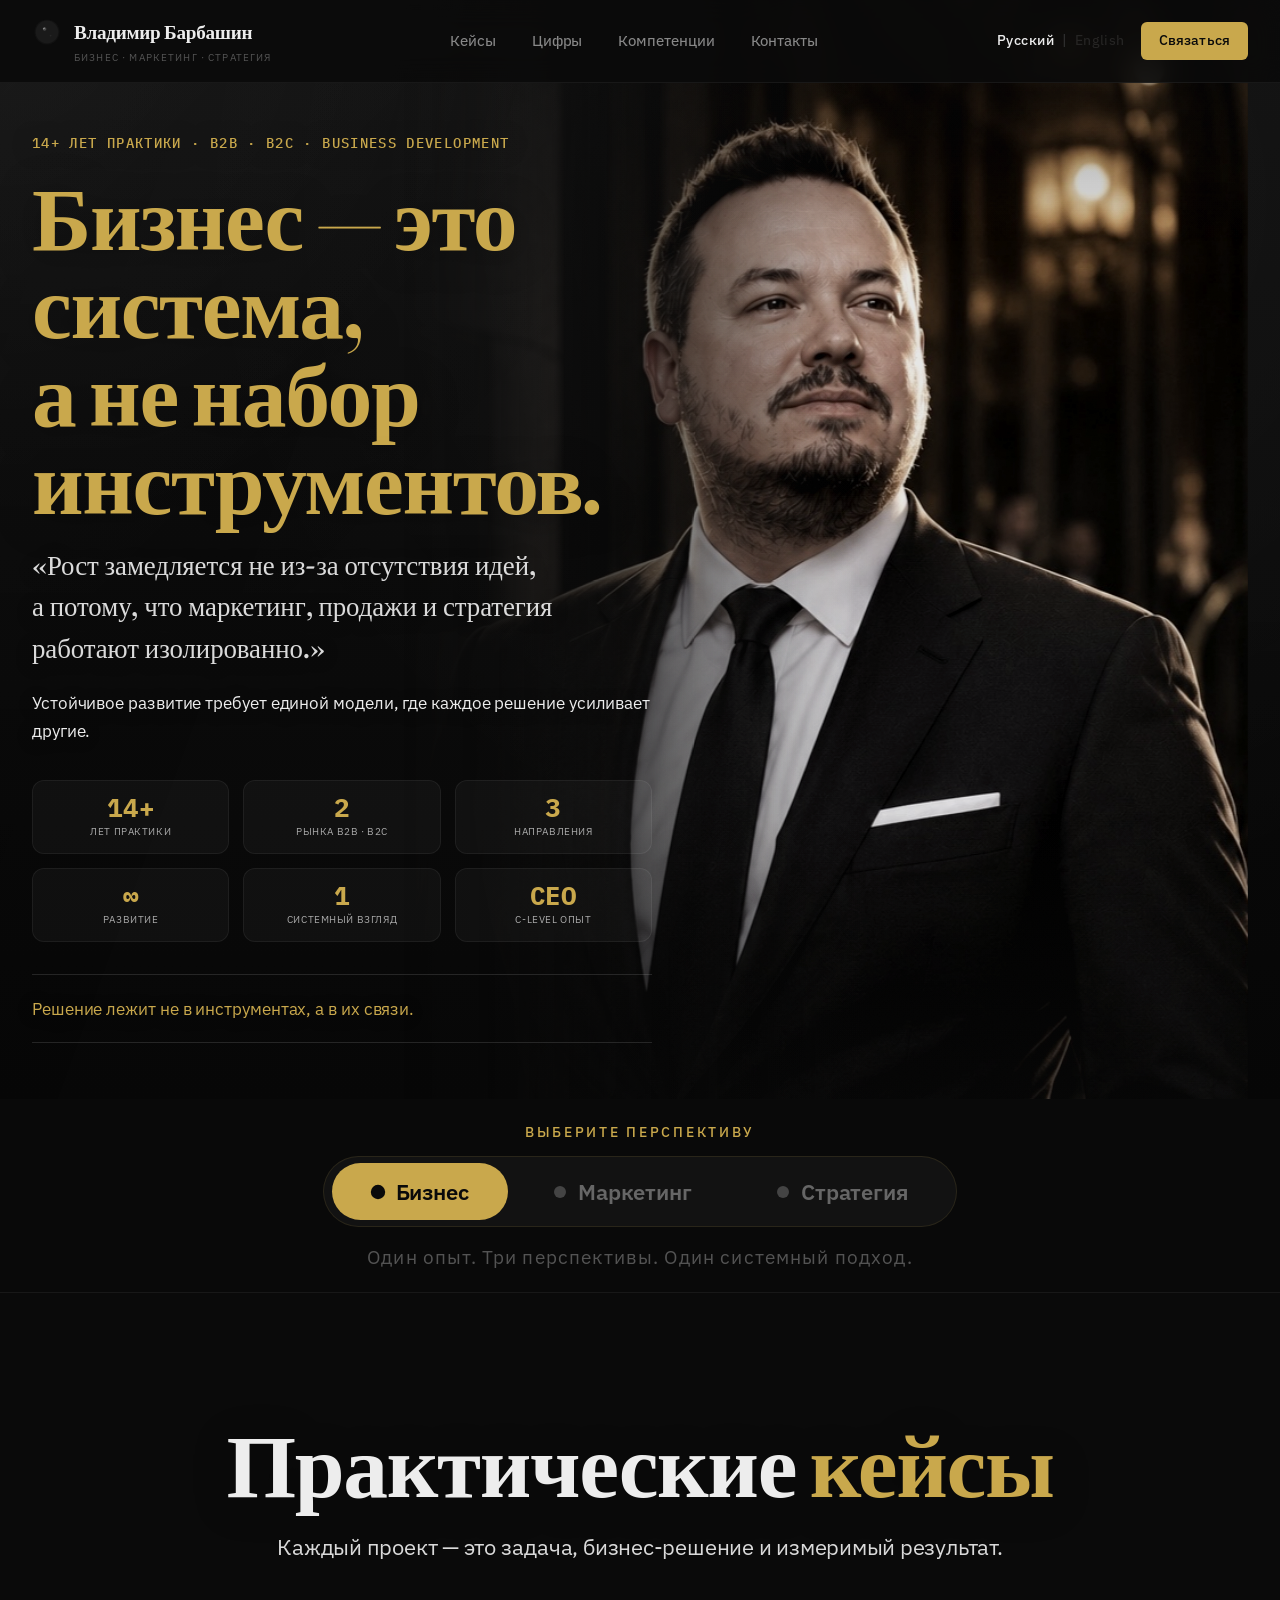
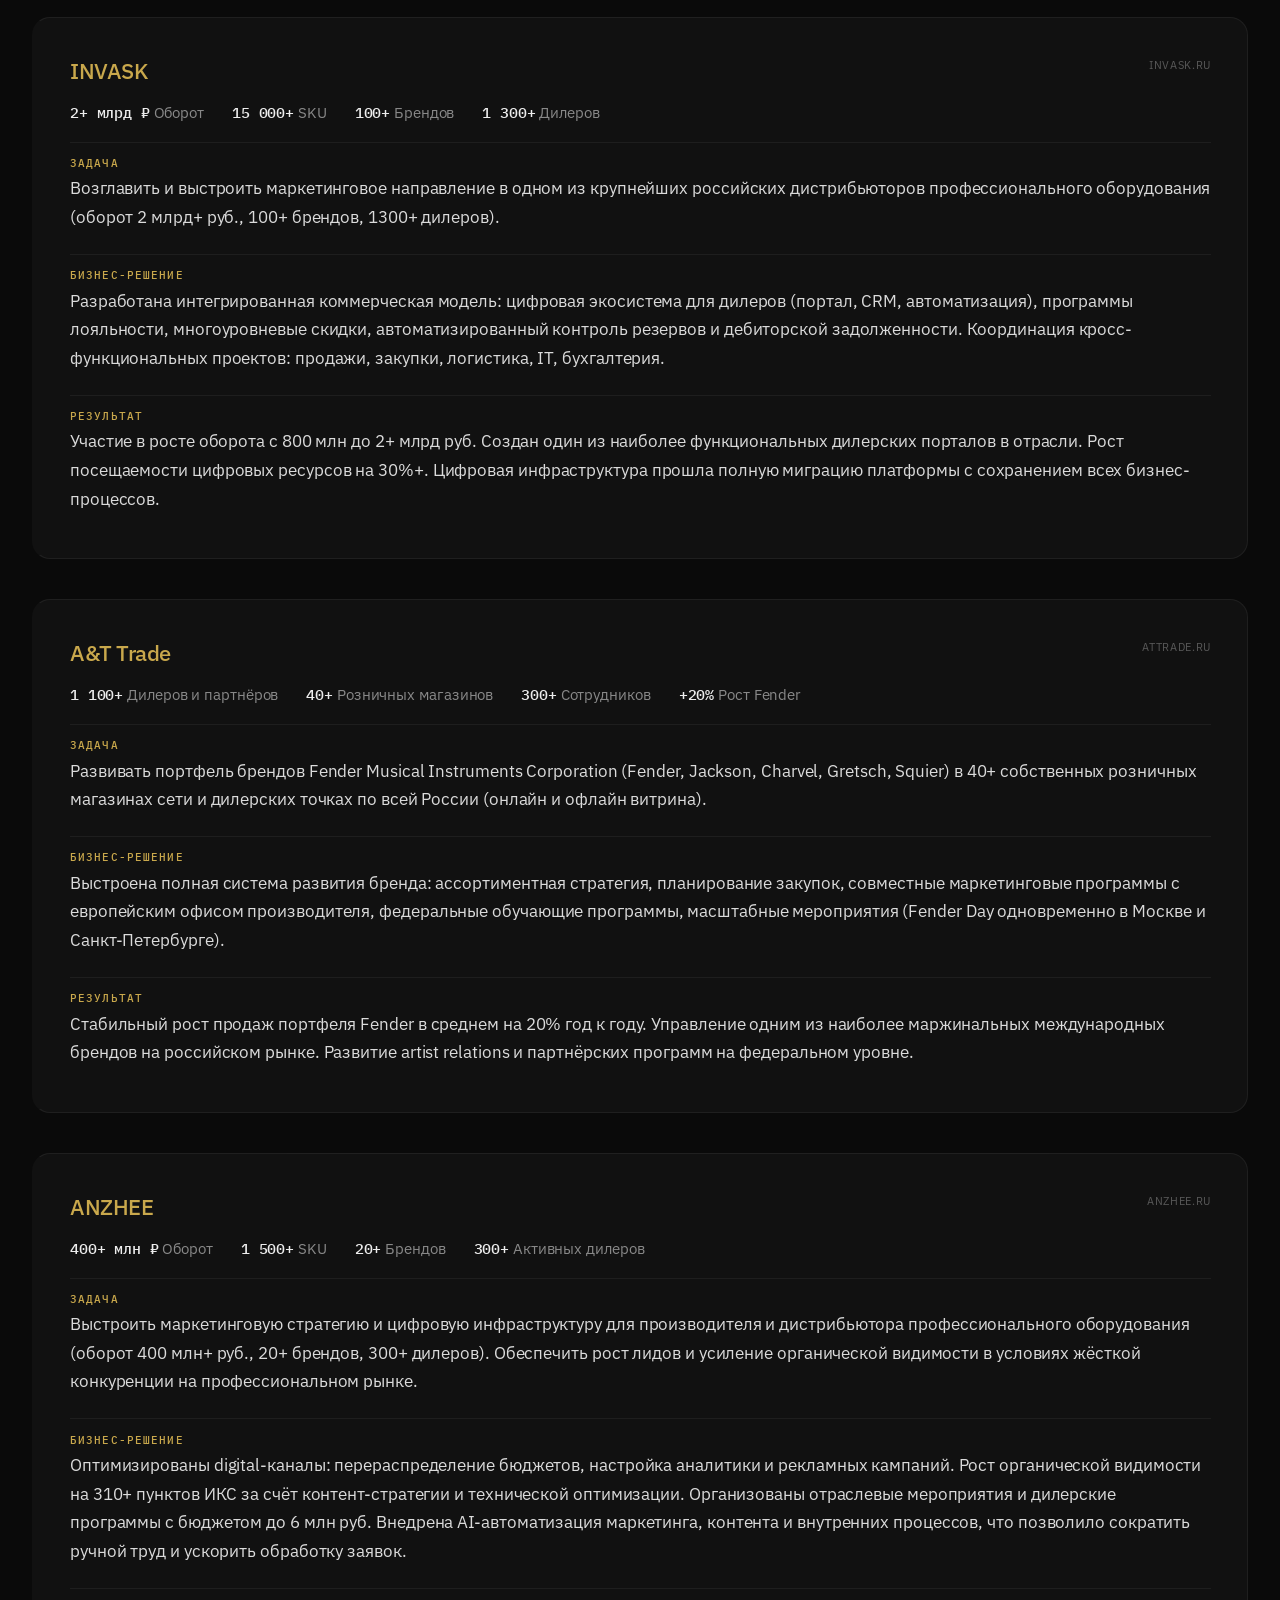
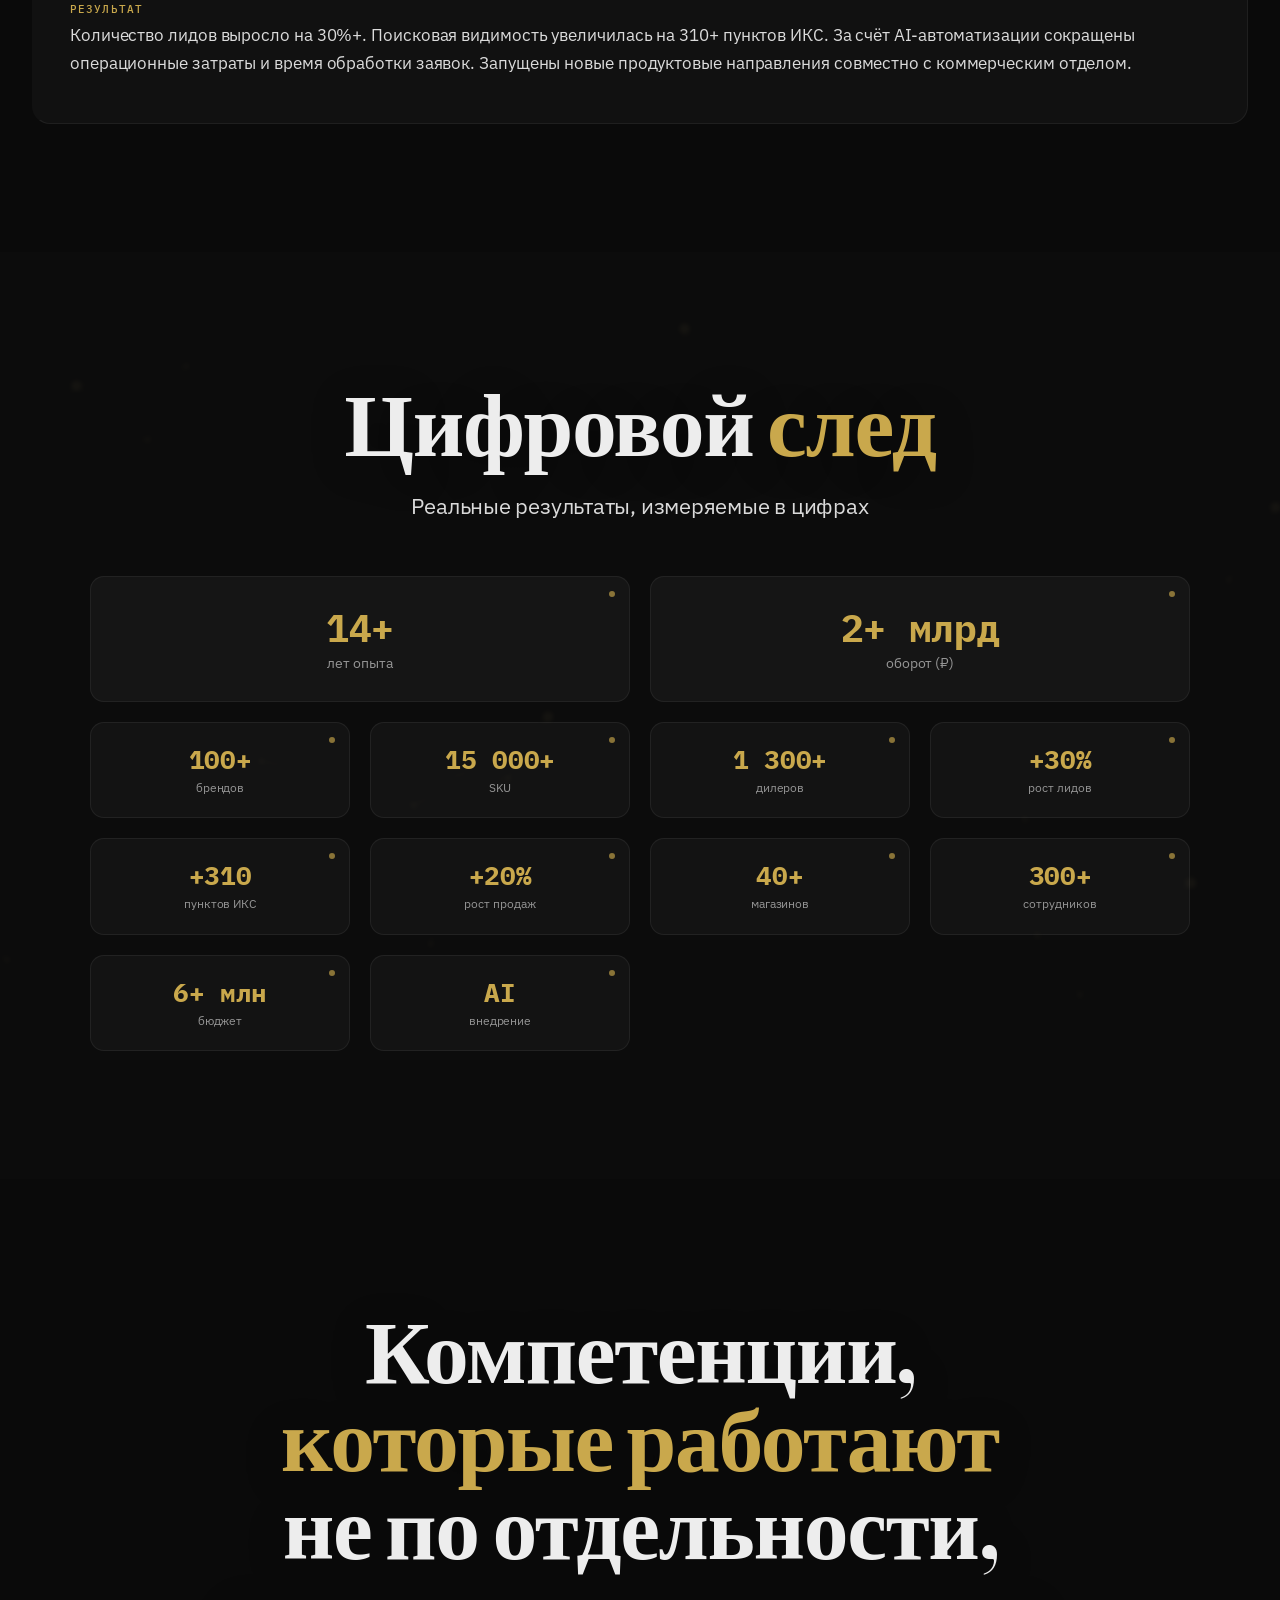
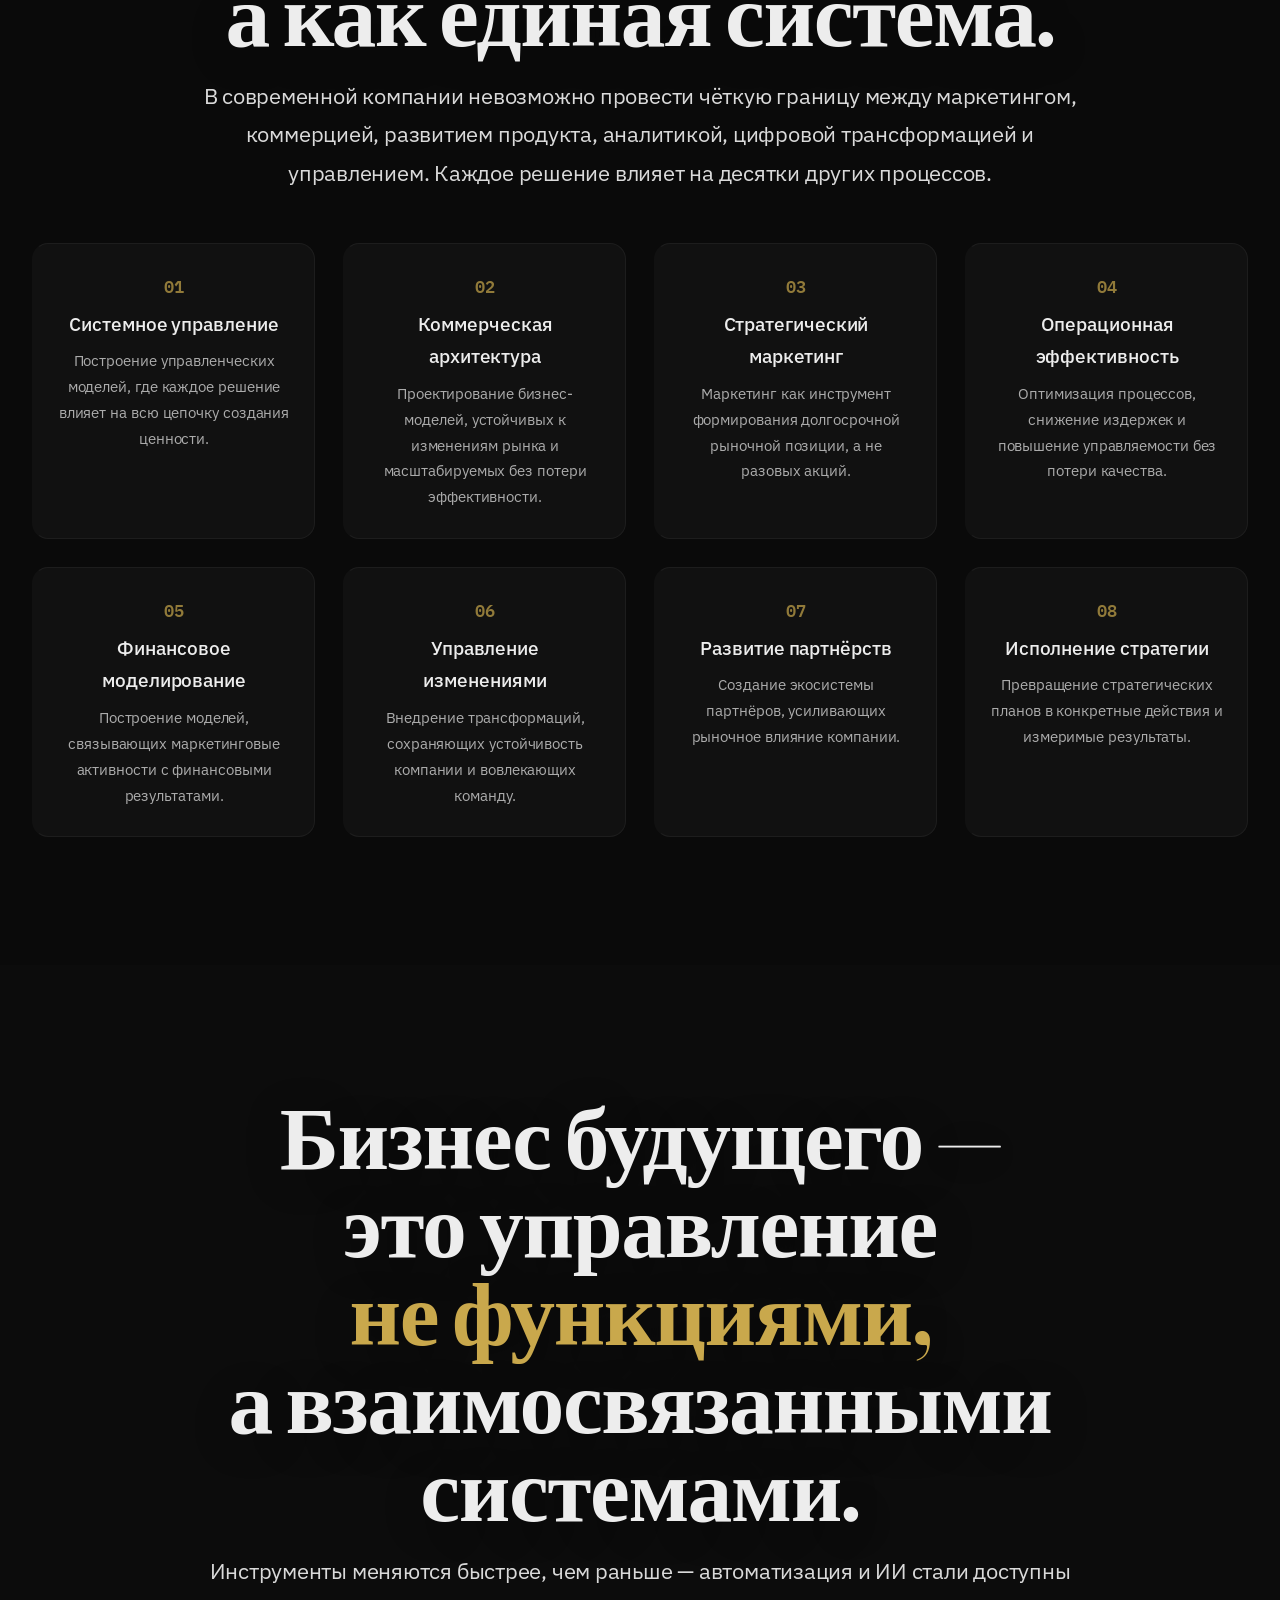
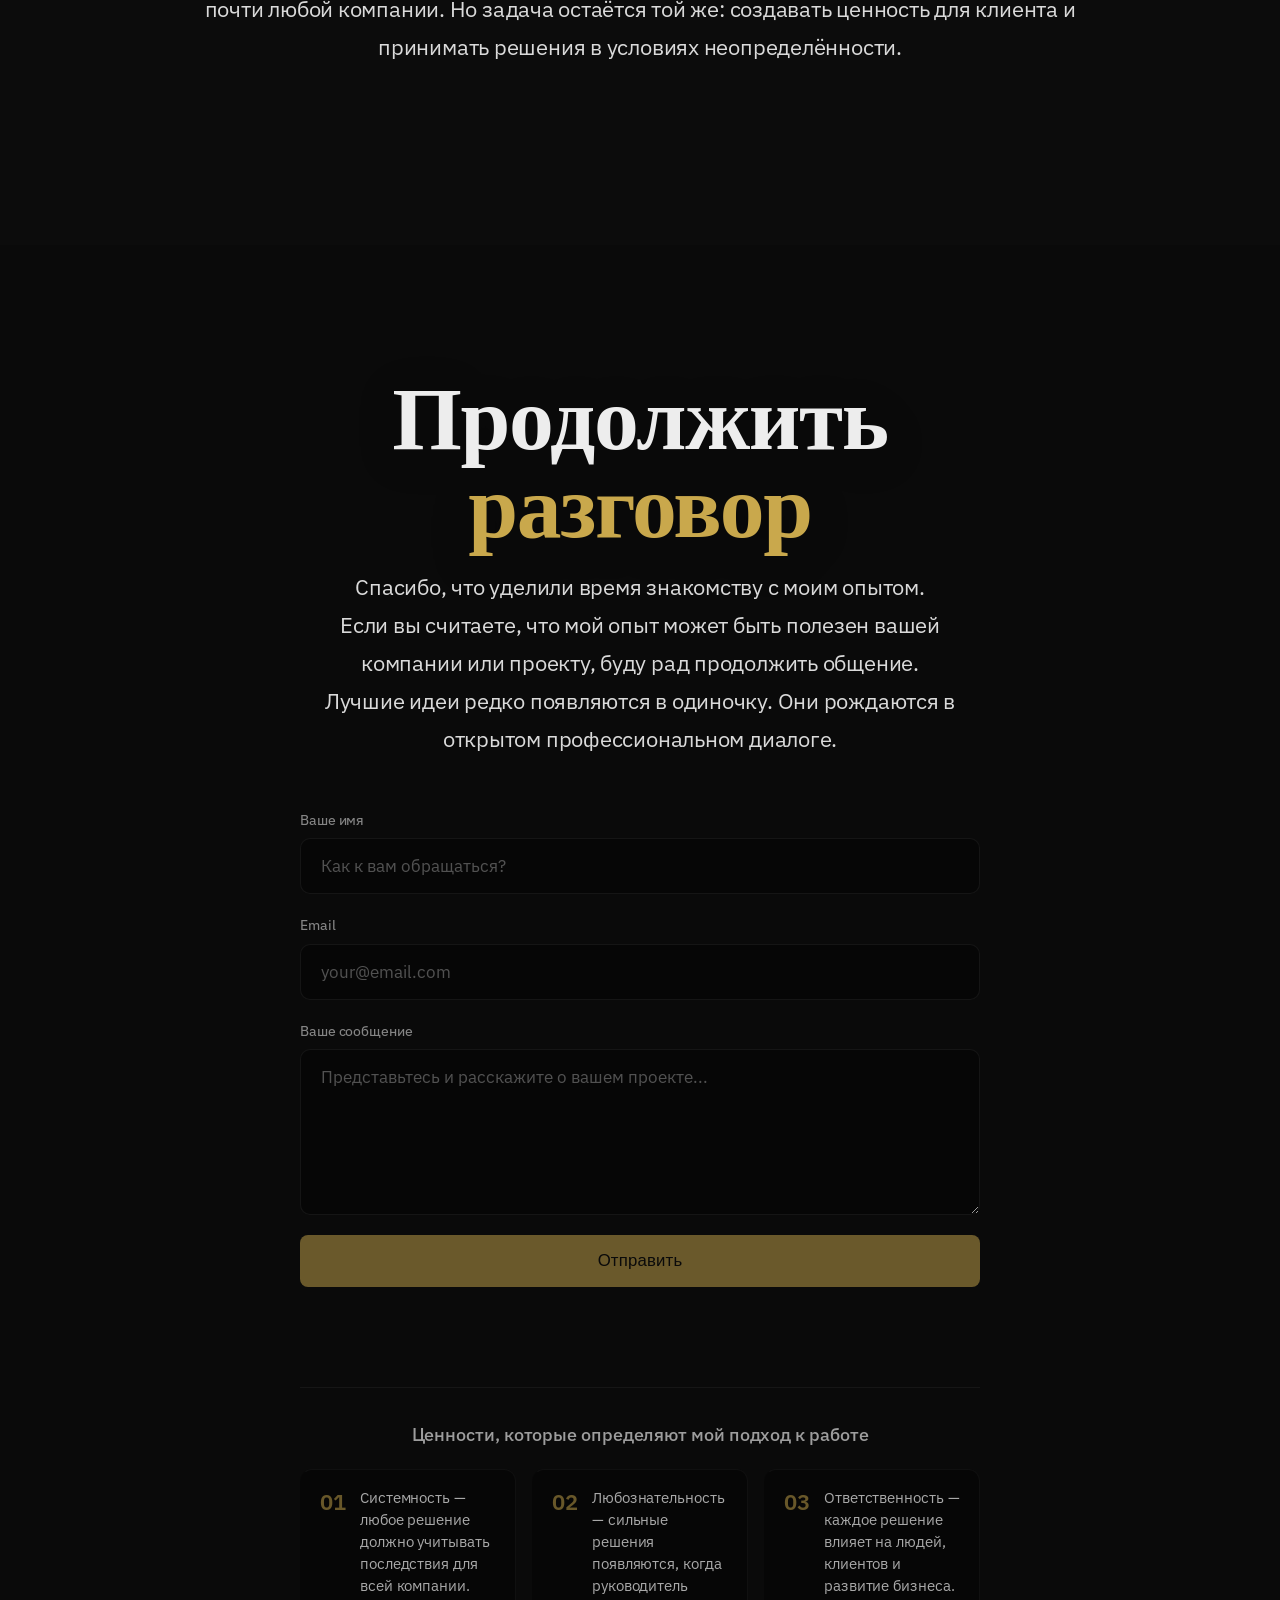
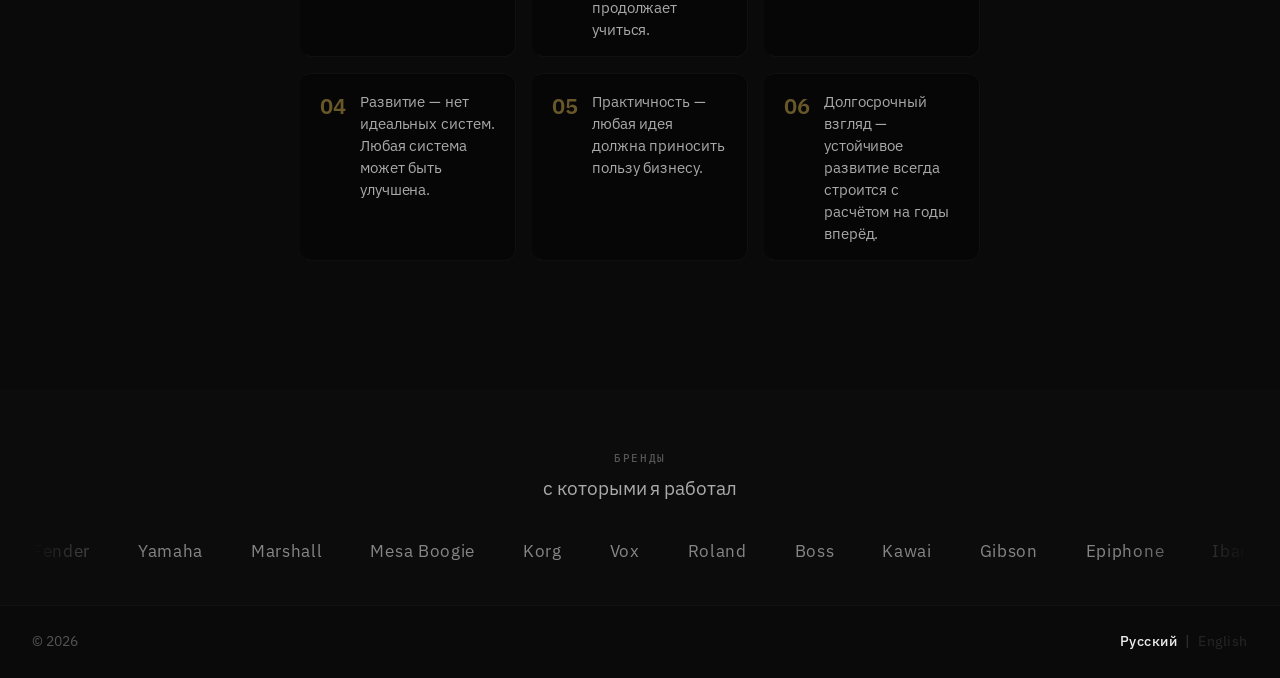
==== commit 5e15986a: "Add files via upload" ====
--- a/index.html
+++ b/index.html
@@ -656,53 +656,89 @@
     <p class="section-sub" id="metricsSub">Реальные результаты, измеряемые в цифрах</p>
 
     <div class="metrics-grid" id="metricsCloud">
-      <div class="metric-node" data-delay="0">
-        <span class="metric-node__number">14+</span>
-        <span class="metric-node__label" id="n1">лет опыта</span>
-      </div>
-      <div class="metric-node" data-delay="1">
-        <span class="metric-node__number">2+ млрд</span>
-        <span class="metric-node__label" id="n2">оборот (₽)</span>
+      <div class="metric-node metric-node--feature" data-delay="0">
+        <span class="metric-node__pulse"></span>
+        <div class="metric-node__inner">
+          <span class="metric-node__number">14+</span>
+          <span class="metric-node__label" id="n1">лет опыта</span>
+        </div>
+      </div>
+      <div class="metric-node metric-node--feature" data-delay="1">
+        <span class="metric-node__pulse"></span>
+        <div class="metric-node__inner">
+          <span class="metric-node__number">2+ млрд</span>
+          <span class="metric-node__label" id="n2">оборот (₽)</span>
+        </div>
       </div>
       <div class="metric-node" data-delay="2">
-        <span class="metric-node__number">100+</span>
-        <span class="metric-node__label" id="n3">брендов</span>
+        <span class="metric-node__pulse"></span>
+        <div class="metric-node__inner">
+          <span class="metric-node__number">100+</span>
+          <span class="metric-node__label" id="n3">брендов</span>
+        </div>
       </div>
       <div class="metric-node" data-delay="3">
-        <span class="metric-node__number">15 000+</span>
-        <span class="metric-node__label" id="n4">SKU</span>
+        <span class="metric-node__pulse"></span>
+        <div class="metric-node__inner">
+          <span class="metric-node__number">15 000+</span>
+          <span class="metric-node__label" id="n4">SKU</span>
+        </div>
       </div>
       <div class="metric-node" data-delay="4">
-        <span class="metric-node__number">1 300+</span>
-        <span class="metric-node__label" id="n5">дилеров</span>
+        <span class="metric-node__pulse"></span>
+        <div class="metric-node__inner">
+          <span class="metric-node__number">1 300+</span>
+          <span class="metric-node__label" id="n5">дилеров</span>
+        </div>
       </div>
       <div class="metric-node" data-delay="5">
-        <span class="metric-node__number">+30%</span>
-        <span class="metric-node__label" id="n6">рост лидов</span>
+        <span class="metric-node__pulse"></span>
+        <div class="metric-node__inner">
+          <span class="metric-node__number">+30%</span>
+          <span class="metric-node__label" id="n6">рост лидов</span>
+        </div>
       </div>
       <div class="metric-node" data-delay="6">
-        <span class="metric-node__number">+310</span>
-        <span class="metric-node__label" id="n7">пунктов ИКС</span>
+        <span class="metric-node__pulse"></span>
+        <div class="metric-node__inner">
+          <span class="metric-node__number">+310</span>
+          <span class="metric-node__label" id="n7">пунктов ИКС</span>
+        </div>
       </div>
       <div class="metric-node" data-delay="7">
-        <span class="metric-node__number">+20%</span>
-        <span class="metric-node__label" id="n8">рост продаж</span>
+        <span class="metric-node__pulse"></span>
+        <div class="metric-node__inner">
+          <span class="metric-node__number">+20%</span>
+          <span class="metric-node__label" id="n8">рост продаж</span>
+        </div>
       </div>
       <div class="metric-node" data-delay="8">
-        <span class="metric-node__number">40+</span>
-        <span class="metric-node__label" id="n9">магазинов</span>
+        <span class="metric-node__pulse"></span>
+        <div class="metric-node__inner">
+          <span class="metric-node__number">40+</span>
+          <span class="metric-node__label" id="n9">магазинов</span>
+        </div>
       </div>
       <div class="metric-node" data-delay="9">
-        <span class="metric-node__number">300+</span>
-        <span class="metric-node__label" id="n10">сотрудников</span>
+        <span class="metric-node__pulse"></span>
+        <div class="metric-node__inner">
+          <span class="metric-node__number">300+</span>
+          <span class="metric-node__label" id="n10">сотрудников</span>
+        </div>
       </div>
       <div class="metric-node" data-delay="10">
-        <span class="metric-node__number">6+ млн</span>
-        <span class="metric-node__label" id="n11">бюджет</span>
+        <span class="metric-node__pulse"></span>
+        <div class="metric-node__inner">
+          <span class="metric-node__number">6+ млн</span>
+          <span class="metric-node__label" id="n11">бюджет</span>
+        </div>
       </div>
       <div class="metric-node" data-delay="11">
-        <span class="metric-node__number">AI</span>
-        <span class="metric-node__label" id="n12">внедрение</span>
+        <span class="metric-node__pulse"></span>
+        <div class="metric-node__inner">
+          <span class="metric-node__number">AI</span>
+          <span class="metric-node__label" id="n12">внедрение</span>
+        </div>
       </div>
     </div>
   </div>
--- a/styles.css
+++ b/styles.css
@@ -1,4 +1,4 @@
-.btn,.quote-block,.section--center,.section-sub,.section-title{text-align:center}.header__inner,.logo{display:flex;align-items:center}.nav a:hover,.perspective-option:not(.active):hover,body{color:#ededed}.btn,.burger,.lang-switch{cursor:pointer}.hero,.section{overflow:hidden}.hero__text p,.hero__thought p{text-shadow:0 2px 20px rgba(0,0,0,.3)}.brands-slider__label,.case-card__block-title,.hero-metric__label,.hero__tag,.logo__sub{text-transform:uppercase}@font-face{font-family:Inter;src:url('assets/fonts/Inter-Regular.woff2') format('woff2');font-weight:400;font-style:normal;font-display:optional}@font-face{font-family:Inter;src:url('assets/fonts/Inter-Medium.woff2') format('woff2');font-weight:500;font-style:normal;font-display:optional}@font-face{font-family:Inter;src:url('assets/fonts/Inter-SemiBold.woff2') format('woff2');font-weight:600;font-style:normal;font-display:optional}@font-face{font-family:Inter;src:url('assets/fonts/Inter-Bold.woff2') format('woff2');font-weight:700;font-style:normal;font-display:optional}@font-face{font-family:Manrope;src:url('assets/fonts/Manrope-Regular.woff2') format('woff2');font-weight:400;font-style:normal;font-display:optional}@font-face{font-family:Manrope;src:url('assets/fonts/Manrope-Medium.woff2') format('woff2');font-weight:500;font-style:normal;font-display:optional}@font-face{font-family:Manrope;src:url('assets/fonts/Manrope-SemiBold.woff2') format('woff2');font-weight:600;font-style:normal;font-display:optional}*{margin:0;padding:0;box-sizing:border-box}html{scroll-behavior:smooth;-webkit-font-smoothing:antialiased}body{font-family:Inter,-apple-system,BlinkMacSystemFont,'Segoe UI',Roboto,sans-serif;background-color:#0a0a0a;font-size:1.05rem;line-height:1.7;transition:background-color .8s;letter-spacing:-.01em;background-size:cover;background-position:center;background-attachment:fixed;background-repeat:no-repeat}body::before{content:'';position:fixed;inset:0;background:radial-gradient(circle at top left,rgba(255,255,255,.04),transparent 35%),linear-gradient(135deg,rgba(255,255,255,.02),transparent 45%);pointer-events:none;z-index:-1}.container{max-width:1280px;margin:0 auto;padding:0 32px;position:relative;z-index:2}a{color:inherit;text-decoration:none}img{max-width:100%;height:auto;display:block}.hero__title,.section-title{font-size:clamp(3.2rem, 8vw, 5.6rem);font-weight:700;line-height:.98;letter-spacing:-.035em;margin-bottom:1.2rem;text-shadow:0 6px 40px rgba(0,0,0,.28)}.section-title{max-width:960px;margin-left:auto;margin-right:auto}.hero__title .highlight,.section-title .highlight{transition:color .8s}.case-card__company,.hero__tag,.perspective-option,.perspective-switch__sub,.section-sub{font-size:1.4rem;font-weight:500;letter-spacing:-.01em}.hero__tag{font-size:.85rem;letter-spacing:.1em;font-weight:450;opacity:.8}.section-sub{color:rgba(255,255,255,.85);max-width:820px;margin:0 auto 3.2rem;font-weight:400}.section-sub--wide{max-width:900px}.hero__text-lead{font-size:clamp(1.3rem, 2.1vw, 1.8rem)!important;font-style:italic;font-weight:600;color:rgba(255,255,255,.85);margin-bottom:1.2rem;line-height:1.55;max-width:780px}.header{position:fixed;top:0;left:0;right:0;z-index:1000;padding:16px 0;transition:background-color .5s,box-shadow .5s,border-color .5s;background-color:rgba(10,10,10,.9);backdrop-filter:blur(14px) saturate(1.2);border-bottom:1px solid rgba(255,255,255,.06)}.nav a,.section{position:relative}.header.scrolled{background-color:rgba(10,10,10,.96);backdrop-filter:blur(20px) saturate(1.3);box-shadow:0 1px 0 rgba(255,255,255,.07);border-bottom:1px solid rgba(255,255,255,.08)}.header__inner{justify-content:space-between;gap:20px}.burger,.header__left{flex-direction:column}.header__left{display:flex;flex-shrink:0}.logo{gap:12px;font-size:1.05rem;font-weight:600;letter-spacing:-.02em}.logo__icon,.nav{align-items:center;display:flex}.logo__icon{justify-content:center;width:30px;height:30px;flex-shrink:0}.logo__icon svg{width:100%;height:100%}.logo__text{font-size:1.2rem;font-weight:600}.logo__sub{font-size:.6rem;color:#555;letter-spacing:.12em;margin-top:1px;padding-left:42px;transition:color .8s}.nav{gap:36px;font-size:.95rem;color:#888}.nav a{transition:color .25s;font-weight:450}.nav a::after{content:'';position:absolute;bottom:-4px;left:0;width:0%;height:1.5px;transition:width .3s,background .6s;border-radius:2px}.nav a:hover::after{width:100%}.header__right{display:flex;align-items:center;gap:16px;flex-shrink:0}.lang-switch{font-size:.85rem;color:#555;user-select:none;letter-spacing:.04em;font-weight:450}.lang-switch__active{color:#ededed;font-weight:500}.lang-switch__sep{margin:0 4px;color:#333}.lang-switch__inactive{opacity:.35;transition:opacity .2s}.lang-switch__inactive:hover{opacity:1}.burger{display:none;gap:5px;background:0 0;border:none;padding:4px}.burger span{display:block;width:24px;height:2px;background:#ededed;border-radius:2px;transition:.3s}.btn{display:inline-block;padding:12px 32px;border-radius:8px;border:none;transition:.4s cubic-bezier(.34,1.56,.64,1);letter-spacing:.01em;font-size:.95rem;font-weight:500}.btn--primary{color:#0a0a0a;transition:background .6s,transform .4s cubic-bezier(.34,1.56,.64,1),box-shadow .4s}.btn--primary:hover{transform:translateY(-2px) scale(1.02);box-shadow:0 8px 32px var(--accent-glow,rgba(201,168,76,.25))}.btn--primary:active{transform:scale(.96);transition-duration:.1s}.btn--secondary{background:0 0;color:#ededed;border:1px solid rgba(255,255,255,.06);transition:border-color .5s,color .5s,transform .4s cubic-bezier(.34,1.56,.64,1)}.btn--secondary:hover{transform:translateY(-2px);border-color:var(--accent,#c9a84c);color:var(--accent,#c9a84c)}.btn--secondary:active{transform:scale(.96);transition-duration:.1s}.btn--small{padding:7px 18px;border-radius:6px;font-size:.85rem}.btn--large{padding:16px 48px;font-size:1.05rem}.section{padding:128px 0;transition:border-color .8s}.section:first-of-type{border-top:none}.section--dark{background:rgba(255,255,255,.01)}.section--center .grid-2,.section--center .grid-3{text-align:left}.section-bg{position:absolute;inset:0;background-size:cover;background-position:center;opacity:.08;z-index:0;filter:blur(2px) saturate(.7);transition:opacity 1.5s,transform 1.5s;transform:scale(1.02)}.section--dark .section-bg{opacity:.06}.section:hover .section-bg{transform:scale(1.04);opacity:.12}.perspective-switch-wrapper{position:sticky;top:72px;z-index:100;padding:22px 0 18px;background:rgba(10,10,10,.86);backdrop-filter:blur(14px) saturate(1.2);border-bottom:1px solid rgba(255,255,255,.06);margin-bottom:0;transition:background .6s,border-color .6s}.perspective-switch-wrapper .container{display:flex;flex-direction:column;align-items:center;gap:12px}.perspective-switch__label{font-size:.85rem;text-transform:uppercase;letter-spacing:.2em;color:#555;font-weight:500;transition:color .8s}.perspective-switch{display:flex;align-items:center;gap:6px;background:rgba(255,255,255,.04);padding:6px 8px;border-radius:40px;border:1px solid rgba(255,255,255,.06);transition:border-color .6s,background .6s}.perspective-option{display:flex;align-items:center;gap:12px;padding:14px 40px;border-radius:34px;font-size:1.4rem;font-weight:600;color:#666;cursor:pointer;transition:.5s cubic-bezier(.34,1.56,.64,1);background:0 0;border:none;font-family:inherit;letter-spacing:-.01em}.perspective-option .dot{display:inline-block;width:12px;height:12px;border-radius:50%;background:#444;transition:background .5s,transform .3s}.perspective-option.active{color:#0a0a0a}.perspective-option.active .dot{background:#0a0a0a;transform:scale(1.2)}.perspective-option:not(.active):hover .dot{background:#ededed;background:var(--accent)}.perspective-switch__sub{font-size:1.2rem;color:rgba(255,255,255,.3);letter-spacing:.06em;transition:color .8s;font-weight:400;margin-top:2px}.hero{min-height:100vh;padding:132px 0 56px;display:flex;flex-direction:column;justify-content:center;position:relative;transition:background 1s}.hero__bg,.hero__bg-image{z-index:0;transition:opacity .8s;position:absolute;inset:0}.hero__bg-image{background-size:cover;background-position:center;opacity:.18;filter:brightness(.65) saturate(.85) contrast(1.05)}.hero__bg-image::after{content:'';position:absolute;inset:0;background:linear-gradient(110deg,rgba(10,10,10,.78) 0,rgba(10,10,10,.45) 42%,rgba(10,10,10,.82) 100%)}.hero__bg{background:radial-gradient(ellipse at 75% 18%,rgba(255,255,255,.035) 0,transparent 58%),linear-gradient(180deg,rgba(255,255,255,.03) 0,rgba(0,0,0,.18) 100%)}.hero__layout{position:relative;z-index:2}.hero__content{max-width:620px}.hero-metrics,.hero__text,.hero__thought{max-width:620px}.hero__photo{position:absolute;top:0;right:max(32px,calc((100% - 1280px)/2 + 32px));bottom:0;width:66%;z-index:0;overflow:hidden;opacity:0;animation:1.1s .35s forwards heroPhotoIn;mask-image:linear-gradient(to right,transparent 0%,rgba(0,0,0,.14) 10%,rgba(0,0,0,.5) 22%,rgba(0,0,0,.82) 36%,#000 48%);-webkit-mask-image:linear-gradient(to right,transparent 0%,rgba(0,0,0,.14) 10%,rgba(0,0,0,.5) 22%,rgba(0,0,0,.82) 36%,#000 48%)}.hero-metric,.metric-node{border-radius:12px;text-align:center}.hero__photo img{display:block;width:100%;height:100%;object-fit:cover;object-position:center 18%;filter:grayscale(.3) saturate(.85) contrast(1.05) brightness(.9);animation:26s ease-in-out infinite alternate heroPhotoAmbient;transform-origin:62% 38%;will-change:transform}.hero__photo::after{content:'';position:absolute;inset:0;background:linear-gradient(to right,rgba(10,10,10,.88) 0%,rgba(10,10,10,.4) 30%,rgba(10,10,10,0) 55%),linear-gradient(180deg,rgba(10,10,10,.5) 0%,transparent 22%,transparent 74%,rgba(10,10,10,.55) 100%);z-index:1}.hero__photo::before{content:'';position:absolute;inset:0;z-index:2;pointer-events:none;opacity:.06;mix-blend-mode:overlay;background-image:url("data:image/svg+xml;utf8,<svg xmlns='http://www.w3.org/2000/svg' width='180' height='180'><filter id='n'><feTurbulence type='fractalNoise' baseFrequency='.85' numOctaves='2'/></filter><rect width='180' height='180' filter='url(%23n)' opacity='.55'/></svg>")}@keyframes heroPhotoIn{from{opacity:0;transform:scale(1.04)}to{opacity:1;transform:scale(1)}}@keyframes heroPhotoAmbient{0%{transform:scale(1.04) translate3d(0,0,0)}100%{transform:scale(1.12) translate3d(-1.2%,-.8%,0)}}.hero__tag{margin-bottom:1.2rem;text-shadow:0 2px 20px rgba(0,0,0,.5)}.hero__text p{font-size:1.05rem}.hero__thought{margin:2rem 0 0;padding:1.2rem 0;border-top:1px solid rgba(255,255,255,.12);border-bottom:1px solid rgba(255,255,255,.12);transition:border-color .8s}.hero-metrics{display:grid;grid-template-columns:repeat(3,1fr);gap:14px;margin:2.1rem 0 0}.hero-metric{background:rgba(255,255,255,.035);backdrop-filter:blur(8px);padding:13px 6px;border:1px solid rgba(255,255,255,.06);transition:border-color .6s,transform .3s,background .6s,box-shadow .3s;cursor:default}.case-card,.competency-card{background:rgba(255,255,255,.03);position:relative;overflow:hidden}.hero-metric:hover{transform:translateY(-2px);border-color:var(--accent,#c9a84c);background:rgba(0,0,0,.5)}.hero-metric__label{margin-top:2px;font-size:.6rem;color:rgba(255,255,255,.65);letter-spacing:.06em}.hero-metric__number{font-size:clamp(1.3rem, 2vw, 1.8rem);font-weight:700;line-height:1.1;transition:color .8s;letter-spacing:-.04em}.cases-list{display:flex;flex-direction:column;gap:40px;margin-top:2.4rem}.case-card{backdrop-filter:blur(14px);border-radius:18px;padding:34px 36px;border:1px solid rgba(255,255,255,.06);transition:border-color .5s,transform .4s cubic-bezier(.34,1.56,.64,1),box-shadow .5s,background .6s;cursor:default;width:100%}.competency-card,.metric-node{backdrop-filter:blur(8px);cursor:default}.case-card::before{content:'';position:absolute;top:0;left:0;right:0;height:2px;transform:scaleX(0);transform-origin:left;transition:transform .5s cubic-bezier(.34,1.56,.64,1);background:var(--accent,#c9a84c)}.case-card:hover,.metric-node{background:rgba(255,255,255,.04)}.case-card:hover::before{transform:scaleX(1)}.case-card:hover{transform:translateY(-3px);box-shadow:0 18px 48px rgba(0,0,0,.55);border-color:var(--accent,#c9a84c)}.case-card:active{transform:scale(.99);transition-duration:.1s}.case-card__top{display:flex;justify-content:space-between;align-items:flex-start;flex-wrap:wrap;gap:12px;margin-bottom:4px}.case-card__company{transition:color .8s;letter-spacing:-.02em;color:var(--accent,#c9a84c)}.case-card__url{font-size:.7rem;color:rgba(255,255,255,.3);letter-spacing:.06em;transition:color .8s;font-weight:400;margin-top:4px}.case-card__stats{display:flex;flex-wrap:wrap;gap:8px 28px;margin:.6rem 0 1rem;transition:color .8s;font-size:.95rem;color:rgba(255,255,255,.5)}.brand-slide:hover,.case-card__block-title,.case-card__stats .gold,.competency-card__num,.metric-node__number{color:var(--accent,#c9a84c)}.case-card__stats strong{color:#ededed;transition:color .8s;font-weight:500}.case-card__stats .gold{font-weight:600;transition:color .8s}.case-card__block{margin-top:.7rem;padding:.7rem 0;border-top:1px solid rgba(255,255,255,.05);transition:border-color .8s}.case-card__block:first-of-type{border-top:none;padding-top:0}.case-card__block-title{font-size:.7rem;letter-spacing:.1em;font-weight:600;margin-bottom:.1rem}.case-card__block p{font-size:1.05rem;color:rgba(255,255,255,.85);line-height:1.7}.competency-grid,.grid-4{display:grid;grid-template-columns:repeat(4,1fr);gap:28px;margin-top:2.6rem}.competency-card{border-radius:16px;padding:28px 24px;border:1px solid rgba(255,255,255,.05);transition:border-color .5s,transform .4s cubic-bezier(.34,1.56,.64,1),box-shadow .5s,background .6s}.competency-card:hover{transform:translateY(-4px);box-shadow:0 14px 40px rgba(0,0,0,.45);border-color:var(--accent,#c9a84c);background:rgba(255,255,255,.045)}.competency-card:active,.value-item:active{transform:scale(.98);transition-duration:.1s}.competency-card__num{display:inline-block;font-size:1.05rem;font-weight:600;letter-spacing:.02em;margin-bottom:.45rem;transition:color .8s;opacity:.7}.competency-card h4{font-size:1.2rem;margin-bottom:.5rem;font-weight:500;transition:color .8s}.competency-card p{font-size:.95rem;color:rgba(255,255,255,.65);line-height:1.7;transition:color .8s;font-weight:400}.metrics-grid{display:grid;grid-template-columns:repeat(4,1fr);gap:20px;max-width:1100px;margin:2.6rem auto 0}.metric-node{padding:22px 20px;border-radius:14px;border:1px solid rgba(255,255,255,.06);background:rgba(255,255,255,.03);backdrop-filter:blur(8px);transition:border-color .5s,transform .4s cubic-bezier(.34,1.56,.64,1),box-shadow .5s,background .6s;opacity:0;transform:translateY(20px);cursor:default}.metric-node.visible{opacity:1;transform:translateY(0)}.metric-node:hover{transform:translateY(-4px);box-shadow:0 14px 40px rgba(0,0,0,.45);border-color:var(--accent,#c9a84c);background:rgba(255,255,255,.045)}.metric-node__number{display:block;font-size:1.6rem;font-weight:700;line-height:1.2;transition:color .8s;letter-spacing:-.02em}.metric-node__label{display:block;margin-top:4px;font-size:.75rem;color:rgba(255,255,255,.55);line-height:1.3}.brands-slider{padding:60px 0 40px;background:rgba(255,255,255,.01);overflow:hidden;position:relative}.contact-form__field input,.contact-form__field textarea,.value-item{background:rgba(0,0,0,.3);backdrop-filter:blur(8px);box-sizing:border-box}.brands-slider__header{display:flex;flex-direction:column;align-items:center;gap:4px;margin-bottom:32px}.brands-slider__label{font-size:.7rem;letter-spacing:.15em;color:rgba(255,255,255,.3);font-weight:500}.brands-slider__sub{font-size:1.2rem;font-weight:400;color:rgba(255,255,255,.65)}.brands-slider__track-wrapper{position:relative;overflow:hidden;mask-image:linear-gradient(to right,transparent,black 10%,black 90%,transparent);-webkit-mask-image:linear-gradient(to right,transparent,black 10%,black 90%,transparent)}.brands-slider__track{display:flex;gap:48px;animation:30s linear infinite scrollBrands;width:max-content}.brands-slider__track:hover{animation-play-state:paused}.brand-slide{font-size:1.05rem;font-weight:400;color:rgba(255,255,255,.5);white-space:nowrap;letter-spacing:.04em;transition:color .3s,transform .3s;cursor:default;flex-shrink:0}.brand-slide:hover{transform:scale(1.05)}@keyframes scrollBrands{0%{transform:translateX(0)}100%{transform:translateX(-50%)}}.values-grid{display:grid;grid-template-columns:repeat(3,minmax(0,1fr));gap:16px;margin-top:1.2rem;width:100%}.value-item{display:flex;align-items:flex-start;gap:12px;padding:16px 18px;border-radius:12px;border:1px solid rgba(255,255,255,.04);transition:border-color .5s,transform .4s cubic-bezier(.34,1.56,.64,1),background .6s;cursor:default;width:100%;font-size:.95rem;line-height:1.45;min-height:96px;color:rgba(255,255,255,.65)}.value-item:hover{transform:translateY(-4px) scale(1.01);border-color:var(--accent,#c9a84c);background:rgba(0,0,0,.5)}.value-item>span:first-child{font-weight:600;flex-shrink:0;opacity:.5;min-width:28px;font-size:1.4rem;color:var(--accent,#c9a84c)}.value-item>span:last-child{flex:1 1 auto;min-width:0;font-weight:400;color:inherit;opacity:1;font-size:inherit}.quote-block{margin:2.5rem 0;padding:2rem 0;border-top:1px solid rgba(255,255,255,.05);border-bottom:1px solid rgba(255,255,255,.05);transition:border-color .8s}.quote-block p{font-size:1.4rem;color:rgba(255,255,255,.65);font-style:italic}.contact__inner{max-width:680px;margin:0 auto}.contact-form{display:flex;flex-direction:column;gap:20px;position:relative;margin:2rem 0}.contact-form__field{display:flex;flex-direction:column;gap:6px}.contact-form__field label{font-size:.85rem;color:rgba(255,255,255,.5);font-weight:450}.contact-form__field input,.contact-form__field textarea{width:100%;padding:16px 20px;border:1px solid rgba(255,255,255,.06);border-radius:10px;color:#ededed;font-size:1.05rem;font-family:inherit;transition:border-color .5s,background .6s,transform .3s}.contact-form__field textarea{resize:vertical;min-height:140px}.contact-form__field input:focus,.contact-form__field textarea:focus{outline:0;transform:scale(1.003);border-color:var(--accent,#c9a84c);background:rgba(0,0,0,.5)}.contact-form__field input::placeholder,.contact-form__field textarea::placeholder{color:rgba(255,255,255,.3);font-weight:400}.honeypot{position:absolute;left:-9999px;top:-9999px;opacity:0;pointer-events:none;height:0;width:0;overflow:hidden}.back-to-top{position:fixed;pointer-events:none}.contact-form__status{margin-top:8px;min-height:24px;transition:color .8s;font-weight:450;font-size:.95rem}.contact-form__status.error{color:#e74c3c}.footer{padding:24px 0;border-top:1px solid rgba(255,255,255,.03);transition:border-color .8s}.footer__inner{display:flex;justify-content:space-between;align-items:center;transition:color .8s;font-size:.85rem;color:rgba(255,255,255,.3)}.grid-2,.grid-3{display:grid;gap:24px;margin-top:2rem}.grid-2{grid-template-columns:repeat(2,1fr)}.grid-3{grid-template-columns:repeat(3,1fr)}:root,body.perspective-business{--accent:#C9A84C;--accent-glow:rgba(201,168,76,0.20);--accent-border:rgba(201,168,76,0.12)}body.perspective-marketing{--accent:#4A9EFF;--accent-glow:rgba(74,158,255,0.20);--accent-border:rgba(74,158,255,0.12)}body.perspective-strategy{--accent:#A78BFA;--accent-glow:rgba(167,139,250,0.20);--accent-border:rgba(167,139,250,0.12)}.btn--primary,.case-card::before,.nav a::after,.perspective-option.active{background:var(--accent)}.perspective-switch{border-color:var(--accent-border)}#compTitle .highlight,#contactTitle .highlight,#futureTitle .highlight,.card__num,.case-card__block-title,.case-card__company,.case-card__stats .gold,.competency-card__num,.contact-form__field textarea:focus,.contact-form__status,.hero-metric__number,.hero__tag,.hero__thought p,.hero__title,.metric-node__number,.perspective-option:not(.active):hover,.section-title .highlight,.value-item span{color:var(--accent)}.card:hover,.case-card:hover,.competency-card:hover,.metric-node:hover,.value-item:hover{border-color:var(--accent)}.cloud-line.active{stroke:var(--accent)}.back-to-top{bottom:32px;right:32px;z-index:999;width:48px;height:48px;border-radius:50%;background:rgba(0,0,0,.4);backdrop-filter:blur(14px);border:1px solid rgba(255,255,255,.06);color:rgba(255,255,255,.5);font-size:1.2rem;cursor:pointer;transition:.5s cubic-bezier(.34,1.56,.64,1);display:flex;align-items:center;justify-content:center;opacity:0;transform:translateY(20px) scale(.8);box-shadow:0 8px 32px rgba(0,0,0,.4)}.back-to-top.visible{opacity:1;transform:translateY(0) scale(1);pointer-events:all}.back-to-top:hover{transform:translateY(-3px) scale(1.05);border-color:var(--accent,#c9a84c);box-shadow:0 12px 40px var(--accent-glow,rgba(201,168,76,.15));color:var(--accent,#c9a84c)}.back-to-top:active{transform:scale(.92);transition-duration:.1s}.back-to-top svg{width:20px;height:20px;fill:none;stroke:currentColor;stroke-width:2;stroke-linecap:round;stroke-linejoin:round}.perspective-content{transition:opacity .4s,transform .4s cubic-bezier(.34,1.56,.64,1),filter .4s;will-change:transform,opacity}.perspective-content.fade-out{opacity:0;transform:translateY(16px) scale(.97);filter:blur(8px)}.perspective-content.fade-in{opacity:1;transform:translateY(0) scale(1);filter:blur(0)}.perspective-content .case-card{transition:opacity .45s,transform .45s cubic-bezier(.34,1.56,.64,1),border-color .45s,box-shadow .45s,background .45s}@keyframes fadeUp{0%{opacity:0;transform:translateY(28px)}100%{opacity:1;transform:translateY(0)}}.hero__tag{opacity:0;animation:.6s .15s forwards fadeUp}.hero__title{text-shadow:0 4px 40px rgba(0,0,0,.4);opacity:0;animation:.8s .4s forwards fadeUp}.hero__text p{opacity:0;animation:.6s forwards fadeUp}.hero__text p:first-child{animation-delay:.6s}.hero__text p:nth-child(2){animation-delay:.8s}.hero__text p:nth-child(3){animation-delay:1s}.hero-metrics{opacity:0;animation:.7s 1.3s forwards fadeUp}.hero__thought{opacity:0;animation:.7s 1.5s forwards fadeUp}.perspective-switch-wrapper{opacity:0;animation:.7s 1.8s forwards fadeUp}.reveal{opacity:0;transform:translateY(30px);transition:opacity .7s,transform .7s}.reveal.visible,.stagger.visible>*{opacity:1;transform:translateY(0)}.stagger>*{opacity:0;transform:translateY(24px);transition:opacity .5s,transform .5s}.stagger.visible>:first-child{transition-delay:40ms}.stagger.visible>:nth-child(2){transition-delay:80ms}.stagger.visible>:nth-child(3){transition-delay:0.12s}.stagger.visible>:nth-child(4){transition-delay:0.16s}.stagger.visible>:nth-child(5){transition-delay:0.20s}.stagger.visible>:nth-child(6){transition-delay:0.24s}.stagger.visible>:nth-child(7){transition-delay:0.28s}.stagger.visible>:nth-child(8){transition-delay:0.32s}.stagger.visible>:nth-child(9){transition-delay:0.36s}.burger.active span:first-child{transform:rotate(45deg) translate(5px,5px)}.burger.active span:nth-child(2){opacity:0}.burger.active span:nth-child(3){transform:rotate(-45deg) translate(5px,-5px)}@keyframes pulse{0%,100%{transform:scale(1);opacity:.8}50%{transform:scale(1.04);opacity:1}}.pulse-text{display:inline-block;animation:2.5s ease-in-out infinite pulse;color:var(--accent,#c9a84c)!important}.section--video{position:relative;overflow:hidden}.section-bg-video{position:absolute;top:50%;left:50%;min-width:100%;min-height:100%;width:auto;height:auto;transform:translate(-50%,-50%);object-fit:cover;z-index:0}.section-bg-overlay{position:absolute;inset:0;background:rgba(10,10,10,.55);z-index:1}.section--video .container{position:relative;z-index:2}@media (prefers-reduced-motion:reduce){*,::after,::before{animation-duration:0s!important;animation-iteration-count:1!important;transition-duration:0s!important}}@media (max-width:768px){.section--video .section-bg{opacity:.1;display:block!important;opacity:.08}.burger,.header__right .lang-switch{z-index:1001!important}.container{padding:0 16px}.section{padding:56px 0}.hero{padding:0;min-height:auto}.hero__layout{padding:190px 0 30px}.hero__content{max-width:100%}.hero__photo{position:absolute;top:0;left:0;right:0;bottom:auto;width:100%;height:280px;mask-image:linear-gradient(to bottom,#000 45%,transparent 96%);-webkit-mask-image:linear-gradient(to bottom,#000 45%,transparent 96%)}.hero__photo::after{background:linear-gradient(180deg,rgba(10,10,10,.25) 0%,rgba(10,10,10,.55) 55%,rgba(10,10,10,.98) 100%)}.hero__photo img{object-position:center 15%;animation:none;transform:none}.hero__title{font-size:clamp(1.8rem, 5vw, 2.4rem)}.hero__text p{font-size:.95rem}.hero__text-lead{font-size:1rem!important}.hero-metrics{grid-template-columns:repeat(2,1fr);gap:6px}.hero-metric{padding:8px 4px}.case-card__company,.hero-metric__number{font-size:1.1rem}.hero-metric__label{font-size:.5rem}.perspective-switch-wrapper{top:56px;padding:10px 0 8px}.perspective-switch{flex-wrap:wrap;justify-content:center;border-radius:20px;padding:4px;gap:4px}.perspective-option{padding:6px 14px;font-size:.8rem;gap:6px}.perspective-option .dot{width:7px;height:7px}.perspective-switch__label{font-size:.7rem}.brand-slide,.metric-node__number,.perspective-switch__sub{font-size:.75rem}.section-title{font-size:clamp(1.6rem, 4.5vw, 2.2rem)}.section-sub{font-size:1rem;padding:0 8px}.case-card{padding:16px 14px}.case-card__top{flex-direction:column;gap:4px}.case-card__stats{gap:4px 12px;font-size:.8rem}.brands-slider__sub,.case-card__block p{font-size:.9rem}.competency-grid{grid-template-columns:1fr;gap:12px}.competency-card{padding:16px}.metrics-grid{grid-template-columns:repeat(2,1fr);gap:12px;max-width:100%}.metric-node{padding:16px 14px}.metric-node__number{font-size:1.25rem}.metric-node__label{font-size:.7rem}.section-bg-video{display:none!important}.brands-slider{padding:30px 0 20px}.brands-slider__track{gap:20px}.values-grid{grid-template-columns:1fr;gap:10px}.value-item{min-height:auto;padding:12px 14px;font-size:.9rem}.quote-block p{font-size:1rem}.contact-form{gap:14px}.contact-form__field input,.contact-form__field textarea{padding:12px 14px;font-size:.9rem}.btn--large{padding:14px 24px;font-size:.9rem}.burger,.nav.open{display:flex!important}.header__right .btn--small,.nav,.nav a::after{display:none!important}.back-to-top{bottom:16px;right:16px;width:38px;height:38px}.back-to-top svg{width:16px;height:16px}.footer__inner{flex-direction:column;gap:8px;text-align:center}.burger{flex-direction:column!important;gap:5px!important;background:0 0!important;border:none!important;cursor:pointer!important;padding:4px!important}.burger span{display:block!important;width:26px!important;height:2.5px!important;background:#ededed!important;border-radius:2px!important;transition:.3s!important;transform-origin:center!important}.nav,.nav a{width:100%!important}.burger.active span:first-child{transform:rotate(45deg) translate(5px,5px)!important}.burger.active span:nth-child(2){opacity:0!important;transform:scaleX(0)!important}.burger.active span:nth-child(3){transform:rotate(-45deg) translate(5px,-5px)!important}.nav{position:fixed!important;top:0!important;left:0!important;right:0!important;bottom:0!important;height:100%!important;min-height:100vh!important;min-height:100dvh!important;min-height:-webkit-fill-available!important;background:rgba(10,10,10,.98)!important;backdrop-filter:blur(20px)!important;-webkit-backdrop-filter:blur(20px)!important;flex-direction:column!important;justify-content:center!important;align-items:center!important;gap:24px!important;padding:40px 20px!important;z-index:1000!important;transition:opacity .4s,transform .4s!important;opacity:0!important;pointer-events:none!important;transform:scale(.95)!important;overflow-y:auto!important}.nav.open{opacity:1!important;pointer-events:all!important;transform:scale(1)!important}.nav a{font-size:1.6rem!important;color:#ededed!important;font-weight:500!important;padding:12px 0!important;transition:color .3s!important;letter-spacing:.02em!important;text-align:center!important;max-width:300px!important}.nav a:hover{color:var(--accent,#c9a84c)!important}}@media (max-width:480px){.container{padding:0 10px!important}.hero__title{font-size:1.4rem!important}.hero-metrics{gap:4px!important}.hero-metric{padding:4px 2px!important}.case-card__company,.hero-metric__number{font-size:.85rem!important}.hero-metric__label{font-size:.35rem!important}.nav a,.section-title{font-size:1.3rem!important}.metrics-grid{gap:8px!important}.metric-node{padding:10px 8px!important}.metric-node__number{font-size:1rem!important}.metric-node__label{font-size:.6rem!important}.case-card{padding:10px!important}.case-card__stats{font-size:.65rem!important;gap:2px 8px!important}.brand-slide{font-size:.6rem!important}.brands-slider__track{gap:12px!important}.value-item{font-size:.75rem!important;padding:8px 10px!important}.perspective-option{font-size:.65rem!important;padding:4px 8px!important}.btn--large,.section-sub{font-size:.8rem!important}.perspective-option .dot{width:5px!important;height:5px!important}.btn--large{padding:10px 16px!important}.burger span{width:22px!important;height:2px!important}}@keyframes modalFadeIn{0%{opacity:0;transform:scale(.96)}100%{opacity:1;transform:scale(1)}}@media (max-width:768px){}
+.btn,.quote-block,.section--center,.section-sub,.section-title{text-align:center}.header__inner,.logo{display:flex;align-items:center}.nav a:hover,.perspective-option:not(.active):hover,body{color:#ededed}.btn,.burger,.lang-switch{cursor:pointer}.hero,.section{overflow:hidden}.hero__text p,.hero__thought p{text-shadow:0 2px 20px rgba(0,0,0,.3)}.brands-slider__label,.case-card__block-title,.hero-metric__label,.hero__tag,.logo__sub{text-transform:uppercase}@font-face{font-family:Inter;src:url('assets/fonts/Inter-Regular.woff2') format('woff2');font-weight:400;font-style:normal;font-display:optional}@font-face{font-family:Inter;src:url('assets/fonts/Inter-Medium.woff2') format('woff2');font-weight:500;font-style:normal;font-display:optional}@font-face{font-family:Inter;src:url('assets/fonts/Inter-SemiBold.woff2') format('woff2');font-weight:600;font-style:normal;font-display:optional}@font-face{font-family:Inter;src:url('assets/fonts/Inter-Bold.woff2') format('woff2');font-weight:700;font-style:normal;font-display:optional}@font-face{font-family:Manrope;src:url('assets/fonts/Manrope-Regular.woff2') format('woff2');font-weight:400;font-style:normal;font-display:optional}@font-face{font-family:Manrope;src:url('assets/fonts/Manrope-Medium.woff2') format('woff2');font-weight:500;font-style:normal;font-display:optional}@font-face{font-family:Manrope;src:url('assets/fonts/Manrope-SemiBold.woff2') format('woff2');font-weight:600;font-style:normal;font-display:optional}*{margin:0;padding:0;box-sizing:border-box}html{scroll-behavior:smooth;-webkit-font-smoothing:antialiased}body{font-family:Inter,-apple-system,BlinkMacSystemFont,'Segoe UI',Roboto,sans-serif;background-color:#0a0a0a;font-size:1.05rem;line-height:1.7;transition:background-color .8s;letter-spacing:-.01em;background-size:cover;background-position:center;background-attachment:fixed;background-repeat:no-repeat}body::before{content:'';position:fixed;inset:0;background:radial-gradient(circle at top left,rgba(255,255,255,.04),transparent 35%),linear-gradient(135deg,rgba(255,255,255,.02),transparent 45%);pointer-events:none;z-index:-1}.container{max-width:1280px;margin:0 auto;padding:0 32px;position:relative;z-index:2}a{color:inherit;text-decoration:none}img{max-width:100%;height:auto;display:block}.hero__title,.section-title{font-size:clamp(3.2rem, 8vw, 5.6rem);font-weight:700;line-height:.98;letter-spacing:-.035em;margin-bottom:1.2rem;text-shadow:0 6px 40px rgba(0,0,0,.28)}.section-title{max-width:960px;margin-left:auto;margin-right:auto}.hero__title .highlight,.section-title .highlight{transition:color .8s}.case-card__company,.hero__tag,.perspective-option,.perspective-switch__sub,.section-sub{font-size:1.4rem;font-weight:500;letter-spacing:-.01em}.hero__tag{font-size:.85rem;letter-spacing:.1em;font-weight:450;opacity:.8}.section-sub{color:rgba(255,255,255,.85);max-width:820px;margin:0 auto 3.2rem;font-weight:400}.section-sub--wide{max-width:900px}.hero__text-lead{font-size:clamp(1.3rem, 2.1vw, 1.8rem)!important;font-style:italic;font-weight:600;color:rgba(255,255,255,.85);margin-bottom:1.2rem;line-height:1.55;max-width:780px}.header{position:fixed;top:0;left:0;right:0;z-index:1000;padding:16px 0;transition:background-color .5s,box-shadow .5s,border-color .5s;background-color:rgba(10,10,10,.9);backdrop-filter:blur(14px) saturate(1.2);border-bottom:1px solid rgba(255,255,255,.06)}.nav a,.section{position:relative}.header.scrolled{background-color:rgba(10,10,10,.96);backdrop-filter:blur(20px) saturate(1.3);box-shadow:0 1px 0 rgba(255,255,255,.07);border-bottom:1px solid rgba(255,255,255,.08)}.header__inner{justify-content:space-between;gap:20px}.burger,.header__left{flex-direction:column}.header__left{display:flex;flex-shrink:0}.logo{gap:12px;font-size:1.05rem;font-weight:600;letter-spacing:-.02em}.logo__icon,.nav{align-items:center;display:flex}.logo__icon{justify-content:center;width:30px;height:30px;flex-shrink:0}.logo__icon svg{width:100%;height:100%}.logo__text{font-size:1.2rem;font-weight:600}.logo__sub{font-size:.6rem;color:#555;letter-spacing:.12em;margin-top:1px;padding-left:42px;transition:color .8s}.nav{gap:36px;font-size:.95rem;color:#888}.nav a{transition:color .25s;font-weight:450}.nav a::after{content:'';position:absolute;bottom:-4px;left:0;width:0%;height:1.5px;transition:width .3s,background .6s;border-radius:2px}.nav a:hover::after{width:100%}.header__right{display:flex;align-items:center;gap:16px;flex-shrink:0}.lang-switch{font-size:.85rem;color:#555;user-select:none;letter-spacing:.04em;font-weight:450}.lang-switch__active{color:#ededed;font-weight:500}.lang-switch__sep{margin:0 4px;color:#333}.lang-switch__inactive{opacity:.35;transition:opacity .2s}.lang-switch__inactive:hover{opacity:1}.burger{display:none;gap:5px;background:0 0;border:none;padding:4px}.burger span{display:block;width:24px;height:2px;background:#ededed;border-radius:2px;transition:.3s}.btn{display:inline-block;padding:12px 32px;border-radius:8px;border:none;transition:.4s cubic-bezier(.34,1.56,.64,1);letter-spacing:.01em;font-size:.95rem;font-weight:500}.btn--primary{color:#0a0a0a;transition:background .6s,transform .4s cubic-bezier(.34,1.56,.64,1),box-shadow .4s}.btn--primary:hover{transform:translateY(-2px) scale(1.02);box-shadow:0 8px 32px var(--accent-glow,rgba(201,168,76,.25))}.btn--primary:active{transform:scale(.96);transition-duration:.1s}.btn--secondary{background:0 0;color:#ededed;border:1px solid rgba(255,255,255,.06);transition:border-color .5s,color .5s,transform .4s cubic-bezier(.34,1.56,.64,1)}.btn--secondary:hover{transform:translateY(-2px);border-color:var(--accent,#c9a84c);color:var(--accent,#c9a84c)}.btn--secondary:active{transform:scale(.96);transition-duration:.1s}.btn--small{padding:7px 18px;border-radius:6px;font-size:.85rem}.btn--large{padding:16px 48px;font-size:1.05rem}.section{padding:128px 0;transition:border-color .8s}.section:first-of-type{border-top:none}.section--dark{background:rgba(255,255,255,.01)}.section--center .grid-2,.section--center .grid-3{text-align:left}.section-bg{position:absolute;inset:0;background-size:cover;background-position:center;opacity:.08;z-index:0;filter:blur(2px) saturate(.7);transition:opacity 1.5s,transform 1.5s;transform:scale(1.02)}.section--dark .section-bg{opacity:.06}.section:hover .section-bg{transform:scale(1.04);opacity:.12}.perspective-switch-wrapper{position:sticky;top:72px;z-index:100;padding:22px 0 18px;background:rgba(10,10,10,.86);backdrop-filter:blur(14px) saturate(1.2);border-bottom:1px solid rgba(255,255,255,.06);margin-bottom:0;transition:background .6s,border-color .6s}.perspective-switch-wrapper .container{display:flex;flex-direction:column;align-items:center;gap:12px}.perspective-switch__label{font-size:.85rem;text-transform:uppercase;letter-spacing:.2em;color:#555;font-weight:500;transition:color .8s}.perspective-switch{display:flex;align-items:center;gap:6px;background:rgba(255,255,255,.04);padding:6px 8px;border-radius:40px;border:1px solid rgba(255,255,255,.06);transition:border-color .6s,background .6s}.perspective-option{display:flex;align-items:center;gap:12px;padding:14px 40px;border-radius:34px;font-size:1.4rem;font-weight:600;color:#666;cursor:pointer;transition:.5s cubic-bezier(.34,1.56,.64,1);background:0 0;border:none;font-family:inherit;letter-spacing:-.01em}.perspective-option .dot{display:inline-block;width:12px;height:12px;border-radius:50%;background:#444;transition:background .5s,transform .3s}.perspective-option.active{color:#0a0a0a}.perspective-option.active .dot{background:#0a0a0a;transform:scale(1.2)}.perspective-option:not(.active):hover .dot{background:#ededed;background:var(--accent)}.perspective-switch__sub{font-size:1.2rem;color:rgba(255,255,255,.3);letter-spacing:.06em;transition:color .8s;font-weight:400;margin-top:2px}.hero{min-height:100vh;padding:132px 0 56px;display:flex;flex-direction:column;justify-content:center;position:relative;transition:background 1s}.hero>.container{width:100%}.hero__bg,.hero__bg-image{z-index:0;transition:opacity .8s;position:absolute;inset:0}.hero__bg-image{background-size:cover;background-position:center;opacity:.18;filter:brightness(.65) saturate(.85) contrast(1.05)}.hero__bg-image::after{content:'';position:absolute;inset:0;background:linear-gradient(110deg,rgba(10,10,10,.78) 0,rgba(10,10,10,.45) 42%,rgba(10,10,10,.82) 100%)}.hero__bg{background:radial-gradient(ellipse at 75% 18%,rgba(255,255,255,.035) 0,transparent 58%),linear-gradient(180deg,rgba(255,255,255,.03) 0,rgba(0,0,0,.18) 100%)}.hero__layout{position:relative;z-index:2}.hero__content{max-width:620px}.hero-metrics,.hero__text,.hero__thought{max-width:620px}.hero__photo{position:absolute;top:0;right:max(32px,calc((100% - 1280px)/2 + 32px));bottom:0;width:66%;z-index:0;overflow:hidden;opacity:0;animation:1.1s .35s forwards heroPhotoIn;mask-image:linear-gradient(to right,transparent 0%,rgba(0,0,0,.14) 10%,rgba(0,0,0,.5) 22%,rgba(0,0,0,.82) 36%,#000 48%);-webkit-mask-image:linear-gradient(to right,transparent 0%,rgba(0,0,0,.14) 10%,rgba(0,0,0,.5) 22%,rgba(0,0,0,.82) 36%,#000 48%)}.hero-metric,.metric-node{border-radius:12px;text-align:center}.hero__photo img{display:block;width:100%;height:100%;object-fit:cover;object-position:center 18%;filter:grayscale(.3) saturate(.85) contrast(1.05) brightness(.9);animation:26s ease-in-out infinite alternate heroPhotoAmbient;transform-origin:62% 38%;will-change:transform}.hero__photo::after{content:'';position:absolute;inset:0;background:linear-gradient(to right,rgba(10,10,10,.88) 0%,rgba(10,10,10,.4) 30%,rgba(10,10,10,0) 55%),linear-gradient(180deg,rgba(10,10,10,.5) 0%,transparent 22%,transparent 74%,rgba(10,10,10,.55) 100%);z-index:1}.hero__photo::before{content:'';position:absolute;inset:0;z-index:2;pointer-events:none;opacity:.06;mix-blend-mode:overlay;background-image:url("data:image/svg+xml;utf8,<svg xmlns='http://www.w3.org/2000/svg' width='180' height='180'><filter id='n'><feTurbulence type='fractalNoise' baseFrequency='.85' numOctaves='2'/></filter><rect width='180' height='180' filter='url(%23n)' opacity='.55'/></svg>")}@keyframes heroPhotoIn{from{opacity:0;transform:scale(1.04)}to{opacity:1;transform:scale(1)}}@keyframes heroPhotoAmbient{0%{transform:scale(1.04) translate3d(0,0,0)}100%{transform:scale(1.12) translate3d(-1.2%,-.8%,0)}}.hero__tag{margin-bottom:1.2rem;text-shadow:0 2px 20px rgba(0,0,0,.5)}.hero__text p{font-size:1.05rem}.hero__thought{margin:2rem 0 0;padding:1.2rem 0;border-top:1px solid rgba(255,255,255,.12);border-bottom:1px solid rgba(255,255,255,.12);transition:border-color .8s}.hero-metrics{display:grid;grid-template-columns:repeat(3,1fr);gap:14px;margin:2.1rem 0 0}.hero-metric{background:rgba(255,255,255,.035);backdrop-filter:blur(8px);padding:13px 6px;border:1px solid rgba(255,255,255,.06);transition:border-color .6s,transform .3s,background .6s,box-shadow .3s;cursor:default}.case-card,.competency-card{background:rgba(255,255,255,.03);position:relative;overflow:hidden}.hero-metric:hover{transform:translateY(-2px);border-color:var(--accent,#c9a84c);background:rgba(0,0,0,.5)}.hero-metric__label{margin-top:2px;font-size:.6rem;color:rgba(255,255,255,.65);letter-spacing:.06em}.hero-metric__number{font-size:clamp(1.3rem, 2vw, 1.8rem);font-weight:700;line-height:1.1;transition:color .8s;letter-spacing:-.04em}.cases-list{display:flex;flex-direction:column;gap:40px;margin-top:2.4rem}.case-card{backdrop-filter:blur(14px);border-radius:18px;padding:34px 36px;border:1px solid rgba(255,255,255,.06);transition:border-color .5s,transform .4s cubic-bezier(.34,1.56,.64,1),box-shadow .5s,background .6s;cursor:default;width:100%}.competency-card,.metric-node{backdrop-filter:blur(8px);cursor:default}.case-card::before{content:'';position:absolute;top:0;left:0;right:0;height:2px;transform:scaleX(0);transform-origin:left;transition:transform .5s cubic-bezier(.34,1.56,.64,1);background:var(--accent,#c9a84c)}.case-card:hover,.metric-node{background:rgba(255,255,255,.04)}.case-card:hover::before{transform:scaleX(1)}.case-card:hover{transform:translateY(-3px);box-shadow:0 18px 48px rgba(0,0,0,.55);border-color:var(--accent,#c9a84c)}.case-card:active{transform:scale(.99);transition-duration:.1s}.case-card__top{display:flex;justify-content:space-between;align-items:flex-start;flex-wrap:wrap;gap:12px;margin-bottom:4px}.case-card__company{transition:color .8s;letter-spacing:-.02em;color:var(--accent,#c9a84c)}.case-card__url{font-size:.7rem;color:rgba(255,255,255,.3);letter-spacing:.06em;transition:color .8s;font-weight:400;margin-top:4px}.case-card__stats{display:flex;flex-wrap:wrap;gap:8px 28px;margin:.6rem 0 1rem;transition:color .8s;font-size:.95rem;color:rgba(255,255,255,.5)}.brand-slide:hover,.case-card__block-title,.case-card__stats .gold,.competency-card__num,.metric-node__number{color:var(--accent,#c9a84c)}.case-card__stats strong{color:#ededed;transition:color .8s;font-weight:500}.case-card__stats .gold{font-weight:600;transition:color .8s}.case-card__block{margin-top:.7rem;padding:.7rem 0;border-top:1px solid rgba(255,255,255,.05);transition:border-color .8s}.case-card__block:first-of-type{border-top:none;padding-top:0}.case-card__block-title{font-size:.7rem;letter-spacing:.1em;font-weight:600;margin-bottom:.1rem}.case-card__block p{font-size:1.05rem;color:rgba(255,255,255,.85);line-height:1.7}.competency-grid,.grid-4{display:grid;grid-template-columns:repeat(4,1fr);gap:28px;margin-top:2.6rem}.competency-card{border-radius:16px;padding:28px 24px;border:1px solid rgba(255,255,255,.05);transition:border-color .5s,transform .4s cubic-bezier(.34,1.56,.64,1),box-shadow .5s,background .6s}.competency-card:hover{transform:translateY(-4px);box-shadow:0 14px 40px rgba(0,0,0,.45);border-color:var(--accent,#c9a84c);background:rgba(255,255,255,.045)}.competency-card:active,.value-item:active{transform:scale(.98);transition-duration:.1s}.competency-card__num{display:inline-block;font-size:1.05rem;font-weight:600;letter-spacing:.02em;margin-bottom:.45rem;transition:color .8s;opacity:.7}.competency-card h4{font-size:1.2rem;margin-bottom:.5rem;font-weight:500;transition:color .8s}.competency-card p{font-size:.95rem;color:rgba(255,255,255,.65);line-height:1.7;transition:color .8s;font-weight:400}.metrics-grid{display:grid;grid-template-columns:repeat(4,1fr);gap:20px;max-width:1100px;margin:2.6rem auto 0}.metric-node{position:relative;padding:22px 20px;border-radius:14px;border:1px solid rgba(255,255,255,.06);background:rgba(255,255,255,.03);backdrop-filter:blur(8px);transition:border-color .5s,transform .4s cubic-bezier(.34,1.56,.64,1),box-shadow .5s,background .6s;opacity:0;transform:translateY(20px);cursor:default;overflow:hidden}.metric-node::before{content:'';position:absolute;inset:0;background:radial-gradient(140px 90px at 15% 0%,var(--accent-glow,rgba(201,168,76,.12)),transparent 70%);opacity:0;transition:opacity .5s}.metric-node.visible{opacity:1;transform:translateY(0)}.metric-node:hover{transform:translateY(-6px);box-shadow:0 16px 44px rgba(0,0,0,.5);border-color:var(--accent,#c9a84c);background:rgba(255,255,255,.045)}.metric-node:hover::before{opacity:1}.metric-node:hover .metric-node__inner{animation-play-state:paused}.metric-node--feature{grid-column:span 2;padding:28px 26px;background:rgba(255,255,255,.04)}.metric-node--feature .metric-node__number{font-size:2.4rem}.metric-node--feature .metric-node__label{font-size:.85rem}.metric-node__inner{animation:6.5s ease-in-out infinite alternate cardFloat;will-change:transform}.metric-node:nth-child(2) .metric-node__inner{animation-delay:-.8s;animation-duration:7.2s}.metric-node:nth-child(3) .metric-node__inner{animation-delay:-1.6s;animation-duration:5.8s}.metric-node:nth-child(4) .metric-node__inner{animation-delay:-2.4s;animation-duration:6.9s}.metric-node:nth-child(5) .metric-node__inner{animation-delay:-3.2s;animation-duration:6.1s}.metric-node:nth-child(6) .metric-node__inner{animation-delay:-4s;animation-duration:7.5s}.metric-node:nth-child(7) .metric-node__inner{animation-delay:-4.8s;animation-duration:5.6s}.metric-node:nth-child(8) .metric-node__inner{animation-delay:-.4s;animation-duration:6.6s}.metric-node:nth-child(9) .metric-node__inner{animation-delay:-1.2s;animation-duration:7s}.metric-node:nth-child(10) .metric-node__inner{animation-delay:-2s;animation-duration:6.3s}.metric-node:nth-child(11) .metric-node__inner{animation-delay:-2.8s;animation-duration:7.8s}.metric-node:nth-child(12) .metric-node__inner{animation-delay:-3.6s;animation-duration:5.9s}@keyframes cardFloat{0%{transform:translateY(0)}50%{transform:translateY(-5px)}100%{transform:translateY(1px)}}.metric-node__pulse{position:absolute;top:14px;right:14px;width:6px;height:6px;border-radius:50%;background:var(--accent,#c9a84c);opacity:.65;animation:2.5s ease-in-out infinite pulse;transition:background-color .8s}.metric-node__number{display:block;font-size:1.6rem;font-weight:700;line-height:1.2;transition:color .8s;letter-spacing:-.02em}.metric-node__label{display:block;margin-top:4px;font-size:.75rem;color:rgba(255,255,255,.55);line-height:1.3}.brands-slider{padding:60px 0 40px;background:rgba(255,255,255,.01);overflow:hidden;position:relative}.contact-form__field input,.contact-form__field textarea,.value-item{background:rgba(0,0,0,.3);backdrop-filter:blur(8px);box-sizing:border-box}.brands-slider__header{display:flex;flex-direction:column;align-items:center;gap:4px;margin-bottom:32px}.brands-slider__label{font-size:.7rem;letter-spacing:.15em;color:rgba(255,255,255,.3);font-weight:500}.brands-slider__sub{font-size:1.2rem;font-weight:400;color:rgba(255,255,255,.65)}.brands-slider__track-wrapper{position:relative;overflow:hidden;mask-image:linear-gradient(to right,transparent,black 10%,black 90%,transparent);-webkit-mask-image:linear-gradient(to right,transparent,black 10%,black 90%,transparent)}.brands-slider__track{display:flex;gap:48px;animation:30s linear infinite scrollBrands;width:max-content}.brands-slider__track:hover{animation-play-state:paused}.brand-slide{font-size:1.05rem;font-weight:400;color:rgba(255,255,255,.5);white-space:nowrap;letter-spacing:.04em;transition:color .3s,transform .3s;cursor:default;flex-shrink:0}.brand-slide:hover{transform:scale(1.05)}@keyframes scrollBrands{0%{transform:translateX(0)}100%{transform:translateX(-50%)}}.values-grid{display:grid;grid-template-columns:repeat(3,minmax(0,1fr));gap:16px;margin-top:1.2rem;width:100%}.value-item{display:flex;align-items:flex-start;gap:12px;padding:16px 18px;border-radius:12px;border:1px solid rgba(255,255,255,.04);transition:border-color .5s,transform .4s cubic-bezier(.34,1.56,.64,1),background .6s;cursor:default;width:100%;font-size:.95rem;line-height:1.45;min-height:96px;color:rgba(255,255,255,.65)}.value-item:hover{transform:translateY(-4px) scale(1.01);border-color:var(--accent,#c9a84c);background:rgba(0,0,0,.5)}.value-item>span:first-child{font-weight:600;flex-shrink:0;opacity:.5;min-width:28px;font-size:1.4rem;color:var(--accent,#c9a84c)}.value-item>span:last-child{flex:1 1 auto;min-width:0;font-weight:400;color:inherit;opacity:1;font-size:inherit}.quote-block{margin:2.5rem 0;padding:2rem 0;border-top:1px solid rgba(255,255,255,.05);border-bottom:1px solid rgba(255,255,255,.05);transition:border-color .8s}.quote-block p{font-size:1.4rem;color:rgba(255,255,255,.65);font-style:italic}.contact__inner{max-width:680px;margin:0 auto}.contact-form{display:flex;flex-direction:column;gap:20px;position:relative;margin:2rem 0}.contact-form__field{display:flex;flex-direction:column;gap:6px}.contact-form__field label{font-size:.85rem;color:rgba(255,255,255,.5);font-weight:450}.contact-form__field input,.contact-form__field textarea{width:100%;padding:16px 20px;border:1px solid rgba(255,255,255,.06);border-radius:10px;color:#ededed;font-size:1.05rem;font-family:inherit;transition:border-color .5s,background .6s,transform .3s}.contact-form__field textarea{resize:vertical;min-height:140px}.contact-form__field input:focus,.contact-form__field textarea:focus{outline:0;transform:scale(1.003);border-color:var(--accent,#c9a84c);background:rgba(0,0,0,.5)}.contact-form__field input::placeholder,.contact-form__field textarea::placeholder{color:rgba(255,255,255,.3);font-weight:400}.honeypot{position:absolute;left:-9999px;top:-9999px;opacity:0;pointer-events:none;height:0;width:0;overflow:hidden}.back-to-top{position:fixed;pointer-events:none}.contact-form__status{margin-top:8px;min-height:24px;transition:color .8s;font-weight:450;font-size:.95rem}.contact-form__status.error{color:#e74c3c}.footer{padding:24px 0;border-top:1px solid rgba(255,255,255,.03);transition:border-color .8s}.footer__inner{display:flex;justify-content:space-between;align-items:center;transition:color .8s;font-size:.85rem;color:rgba(255,255,255,.3)}.grid-2,.grid-3{display:grid;gap:24px;margin-top:2rem}.grid-2{grid-template-columns:repeat(2,1fr)}.grid-3{grid-template-columns:repeat(3,1fr)}:root,body.perspective-business{--accent:#C9A84C;--accent-glow:rgba(201,168,76,0.20);--accent-border:rgba(201,168,76,0.12)}body.perspective-marketing{--accent:#4A9EFF;--accent-glow:rgba(74,158,255,0.20);--accent-border:rgba(74,158,255,0.12)}body.perspective-strategy{--accent:#A78BFA;--accent-glow:rgba(167,139,250,0.20);--accent-border:rgba(167,139,250,0.12)}.btn--primary,.case-card::before,.nav a::after,.perspective-option.active{background:var(--accent)}.perspective-switch{border-color:var(--accent-border)}#compTitle .highlight,#contactTitle .highlight,#futureTitle .highlight,.card__num,.case-card__block-title,.case-card__company,.case-card__stats .gold,.competency-card__num,.contact-form__field textarea:focus,.contact-form__status,.hero-metric__number,.hero__tag,.hero__thought p,.hero__title,.metric-node__number,.perspective-option:not(.active):hover,.section-title .highlight,.value-item span{color:var(--accent)}.card:hover,.case-card:hover,.competency-card:hover,.metric-node:hover,.value-item:hover{border-color:var(--accent)}.cloud-line.active{stroke:var(--accent)}.back-to-top{bottom:32px;right:32px;z-index:999;width:48px;height:48px;border-radius:50%;background:rgba(0,0,0,.4);backdrop-filter:blur(14px);border:1px solid rgba(255,255,255,.06);color:rgba(255,255,255,.5);font-size:1.2rem;cursor:pointer;transition:.5s cubic-bezier(.34,1.56,.64,1);display:flex;align-items:center;justify-content:center;opacity:0;transform:translateY(20px) scale(.8);box-shadow:0 8px 32px rgba(0,0,0,.4)}.back-to-top.visible{opacity:1;transform:translateY(0) scale(1);pointer-events:all}.back-to-top:hover{transform:translateY(-3px) scale(1.05);border-color:var(--accent,#c9a84c);box-shadow:0 12px 40px var(--accent-glow,rgba(201,168,76,.15));color:var(--accent,#c9a84c)}.back-to-top:active{transform:scale(.92);transition-duration:.1s}.back-to-top svg{width:20px;height:20px;fill:none;stroke:currentColor;stroke-width:2;stroke-linecap:round;stroke-linejoin:round}.perspective-content{transition:opacity .4s,transform .4s cubic-bezier(.34,1.56,.64,1),filter .4s;will-change:transform,opacity}.perspective-content.fade-out{opacity:0;transform:translateY(16px) scale(.97);filter:blur(8px)}.perspective-content.fade-in{opacity:1;transform:translateY(0) scale(1);filter:blur(0)}.perspective-content .case-card{transition:opacity .45s,transform .45s cubic-bezier(.34,1.56,.64,1),border-color .45s,box-shadow .45s,background .45s}@keyframes fadeUp{0%{opacity:0;transform:translateY(28px)}100%{opacity:1;transform:translateY(0)}}.hero__tag{opacity:0;animation:.6s .15s forwards fadeUp}.hero__title{text-shadow:0 4px 40px rgba(0,0,0,.4);opacity:0;animation:.8s .4s forwards fadeUp}.hero__text p{opacity:0;animation:.6s forwards fadeUp}.hero__text p:first-child{animation-delay:.6s}.hero__text p:nth-child(2){animation-delay:.8s}.hero__text p:nth-child(3){animation-delay:1s}.hero-metrics{opacity:0;animation:.7s 1.3s forwards fadeUp}.hero__thought{opacity:0;animation:.7s 1.5s forwards fadeUp}.perspective-switch-wrapper{opacity:0;animation:.7s 1.8s forwards fadeUp}.reveal{opacity:0;transform:translateY(30px);transition:opacity .7s,transform .7s}.reveal.visible,.stagger.visible>*{opacity:1;transform:translateY(0)}.stagger>*{opacity:0;transform:translateY(24px);transition:opacity .5s,transform .5s}.stagger.visible>:first-child{transition-delay:40ms}.stagger.visible>:nth-child(2){transition-delay:80ms}.stagger.visible>:nth-child(3){transition-delay:0.12s}.stagger.visible>:nth-child(4){transition-delay:0.16s}.stagger.visible>:nth-child(5){transition-delay:0.20s}.stagger.visible>:nth-child(6){transition-delay:0.24s}.stagger.visible>:nth-child(7){transition-delay:0.28s}.stagger.visible>:nth-child(8){transition-delay:0.32s}.stagger.visible>:nth-child(9){transition-delay:0.36s}.burger.active span:first-child{transform:rotate(45deg) translate(5px,5px)}.burger.active span:nth-child(2){opacity:0}.burger.active span:nth-child(3){transform:rotate(-45deg) translate(5px,-5px)}@keyframes pulse{0%,100%{transform:scale(1);opacity:.8}50%{transform:scale(1.04);opacity:1}}.pulse-text{display:inline-block;animation:2.5s ease-in-out infinite pulse;color:var(--accent,#c9a84c)!important}.section--video{position:relative;overflow:hidden}.section-bg-video{position:absolute;top:50%;left:50%;min-width:100%;min-height:100%;width:auto;height:auto;transform:translate(-50%,-50%);object-fit:cover;z-index:0}.section-bg-overlay{position:absolute;inset:0;background:rgba(10,10,10,.55);z-index:1}.section--video .container{position:relative;z-index:2}@media (prefers-reduced-motion:reduce){*,::after,::before{animation-duration:0s!important;animation-iteration-count:1!important;transition-duration:0s!important}}@media (max-width:768px){.section--video .section-bg{opacity:.1;display:block!important;opacity:.08}.burger,.header__right .lang-switch{z-index:1001!important}.container{padding:0 16px}.section{padding:56px 0}.hero{padding:0;min-height:auto}.hero__layout{padding:190px 0 30px}.hero__content{max-width:100%}.hero__photo{position:absolute;top:0;left:0;right:0;bottom:auto;width:100%;height:280px;mask-image:linear-gradient(to bottom,#000 45%,transparent 96%);-webkit-mask-image:linear-gradient(to bottom,#000 45%,transparent 96%)}.hero__photo::after{background:linear-gradient(180deg,rgba(10,10,10,.25) 0%,rgba(10,10,10,.55) 55%,rgba(10,10,10,.98) 100%)}.hero__photo img{object-position:center 15%;animation:none;transform:none}.hero__title{font-size:clamp(1.8rem, 5vw, 2.4rem)}.hero__text p{font-size:.95rem}.hero__text-lead{font-size:1rem!important}.hero-metrics{grid-template-columns:repeat(2,1fr);gap:6px}.hero-metric{padding:8px 4px}.case-card__company,.hero-metric__number{font-size:1.1rem}.hero-metric__label{font-size:.5rem}.perspective-switch-wrapper{top:56px;padding:10px 0 8px}.perspective-switch{flex-wrap:wrap;justify-content:center;border-radius:20px;padding:4px;gap:4px}.perspective-option{padding:6px 14px;font-size:.8rem;gap:6px}.perspective-option .dot{width:7px;height:7px}.perspective-switch__label{font-size:.7rem}.brand-slide,.metric-node__number,.perspective-switch__sub{font-size:.75rem}.section-title{font-size:clamp(1.6rem, 4.5vw, 2.2rem)}.section-sub{font-size:1rem;padding:0 8px}.case-card{padding:16px 14px}.case-card__top{flex-direction:column;gap:4px}.case-card__stats{gap:4px 12px;font-size:.8rem}.brands-slider__sub,.case-card__block p{font-size:.9rem}.competency-grid{grid-template-columns:1fr;gap:12px}.competency-card{padding:16px}.metrics-grid{grid-template-columns:repeat(2,1fr);gap:12px;max-width:100%}.metric-node{padding:16px 14px}.metric-node--feature{grid-column:span 2;padding:18px 16px}.metric-node--feature .metric-node__number{font-size:1.6rem}.metric-node__number{font-size:1.25rem}.metric-node__label{font-size:.7rem}.metric-node__inner{animation:none}.section-bg-video{display:none!important}.brands-slider{padding:30px 0 20px}.brands-slider__track{gap:20px}.values-grid{grid-template-columns:1fr;gap:10px}.value-item{min-height:auto;padding:12px 14px;font-size:.9rem}.quote-block p{font-size:1rem}.contact-form{gap:14px}.contact-form__field input,.contact-form__field textarea{padding:12px 14px;font-size:.9rem}.btn--large{padding:14px 24px;font-size:.9rem}.burger,.nav.open{display:flex!important}.header__right .btn--small,.nav,.nav a::after{display:none!important}.back-to-top{bottom:16px;right:16px;width:38px;height:38px}.back-to-top svg{width:16px;height:16px}.footer__inner{flex-direction:column;gap:8px;text-align:center}.burger{flex-direction:column!important;gap:5px!important;background:0 0!important;border:none!important;cursor:pointer!important;padding:4px!important}.burger span{display:block!important;width:26px!important;height:2.5px!important;background:#ededed!important;border-radius:2px!important;transition:.3s!important;transform-origin:center!important}.nav,.nav a{width:100%!important}.burger.active span:first-child{transform:rotate(45deg) translate(5px,5px)!important}.burger.active span:nth-child(2){opacity:0!important;transform:scaleX(0)!important}.burger.active span:nth-child(3){transform:rotate(-45deg) translate(5px,-5px)!important}.nav{position:fixed!important;top:0!important;left:0!important;right:0!important;bottom:0!important;height:100%!important;min-height:100vh!important;min-height:100dvh!important;min-height:-webkit-fill-available!important;background:rgba(10,10,10,.98)!important;backdrop-filter:blur(20px)!important;-webkit-backdrop-filter:blur(20px)!important;flex-direction:column!important;justify-content:center!important;align-items:center!important;gap:24px!important;padding:40px 20px!important;z-index:1000!important;transition:opacity .4s,transform .4s!important;opacity:0!important;pointer-events:none!important;transform:scale(.95)!important;overflow-y:auto!important}.nav.open{opacity:1!important;pointer-events:all!important;transform:scale(1)!important}.nav a{font-size:1.6rem!important;color:#ededed!important;font-weight:500!important;padding:12px 0!important;transition:color .3s!important;letter-spacing:.02em!important;text-align:center!important;max-width:300px!important}.nav a:hover{color:var(--accent,#c9a84c)!important}}@media (max-width:480px){.container{padding:0 10px!important}.hero__title{font-size:1.4rem!important}.hero-metrics{gap:4px!important}.hero-metric{padding:4px 2px!important}.case-card__company,.hero-metric__number{font-size:.85rem!important}.hero-metric__label{font-size:.35rem!important}.nav a,.section-title{font-size:1.3rem!important}.metrics-grid{gap:8px!important}.metric-node{padding:10px 8px!important}.metric-node__number{font-size:1rem!important}.metric-node__label{font-size:.6rem!important}.case-card{padding:10px!important}.case-card__stats{font-size:.65rem!important;gap:2px 8px!important}.brand-slide{font-size:.6rem!important}.brands-slider__track{gap:12px!important}.value-item{font-size:.75rem!important;padding:8px 10px!important}.perspective-option{font-size:.65rem!important;padding:4px 8px!important}.btn--large,.section-sub{font-size:.8rem!important}.perspective-option .dot{width:5px!important;height:5px!important}.btn--large{padding:10px 16px!important}.burger span{width:22px!important;height:2px!important}}@keyframes modalFadeIn{0%{opacity:0;transform:scale(.96)}100%{opacity:1;transform:scale(1)}}@media (max-width:768px){}
 /* ===== Доп. эффекты (сдержанный набор): свечение карточек, параллакс — добавлено ===== */
 .case-card{position:relative}
 .case-card::after{content:'';position:absolute;inset:0;border-radius:inherit;box-shadow:inset 0 0 0 1px transparent,inset 0 0 0 0 transparent;transition:box-shadow .6s ease;pointer-events:none;z-index:2}
--- a/styles.css
+++ b/styles.css
@@ -1,4 +1,4 @@
-.btn,.quote-block,.section--center,.section-sub,.section-title{text-align:center}.header__inner,.logo{display:flex;align-items:center}.nav a:hover,.perspective-option:not(.active):hover,body{color:#ededed}.btn,.burger,.lang-switch{cursor:pointer}.hero,.section{overflow:hidden}.hero__text p,.hero__thought p{text-shadow:0 2px 20px rgba(0,0,0,.3)}.brands-slider__label,.case-card__block-title,.hero-metric__label,.hero__tag,.logo__sub{text-transform:uppercase}@font-face{font-family:Inter;src:url('assets/fonts/Inter-Regular.woff2') format('woff2');font-weight:400;font-style:normal;font-display:optional}@font-face{font-family:Inter;src:url('assets/fonts/Inter-Medium.woff2') format('woff2');font-weight:500;font-style:normal;font-display:optional}@font-face{font-family:Inter;src:url('assets/fonts/Inter-SemiBold.woff2') format('woff2');font-weight:600;font-style:normal;font-display:optional}@font-face{font-family:Inter;src:url('assets/fonts/Inter-Bold.woff2') format('woff2');font-weight:700;font-style:normal;font-display:optional}@font-face{font-family:Manrope;src:url('assets/fonts/Manrope-Regular.woff2') format('woff2');font-weight:400;font-style:normal;font-display:optional}@font-face{font-family:Manrope;src:url('assets/fonts/Manrope-Medium.woff2') format('woff2');font-weight:500;font-style:normal;font-display:optional}@font-face{font-family:Manrope;src:url('assets/fonts/Manrope-SemiBold.woff2') format('woff2');font-weight:600;font-style:normal;font-display:optional}*{margin:0;padding:0;box-sizing:border-box}html{scroll-behavior:smooth;-webkit-font-smoothing:antialiased}body{font-family:Inter,-apple-system,BlinkMacSystemFont,'Segoe UI',Roboto,sans-serif;background-color:#0a0a0a;font-size:1.05rem;line-height:1.7;transition:background-color .8s;letter-spacing:-.01em;background-size:cover;background-position:center;background-attachment:fixed;background-repeat:no-repeat}body::before{content:'';position:fixed;inset:0;background:radial-gradient(circle at top left,rgba(255,255,255,.04),transparent 35%),linear-gradient(135deg,rgba(255,255,255,.02),transparent 45%);pointer-events:none;z-index:-1}.container{max-width:1280px;margin:0 auto;padding:0 32px;position:relative;z-index:2}a{color:inherit;text-decoration:none}img{max-width:100%;height:auto;display:block}.hero__title,.section-title{font-size:clamp(3.2rem, 8vw, 5.6rem);font-weight:700;line-height:.98;letter-spacing:-.035em;margin-bottom:1.2rem;text-shadow:0 6px 40px rgba(0,0,0,.28)}.section-title{max-width:960px;margin-left:auto;margin-right:auto}.hero__title .highlight,.section-title .highlight{transition:color .8s}.case-card__company,.hero__tag,.perspective-option,.perspective-switch__sub,.section-sub{font-size:1.4rem;font-weight:500;letter-spacing:-.01em}.hero__tag{font-size:.85rem;letter-spacing:.1em;font-weight:450;opacity:.8}.section-sub{color:rgba(255,255,255,.85);max-width:820px;margin:0 auto 3.2rem;font-weight:400}.section-sub--wide{max-width:900px}.hero__text-lead{font-size:clamp(1.3rem, 2.1vw, 1.8rem)!important;font-style:italic;font-weight:600;color:rgba(255,255,255,.85);margin-bottom:1.2rem;line-height:1.55;max-width:780px}.header{position:fixed;top:0;left:0;right:0;z-index:1000;padding:16px 0;transition:background-color .5s,box-shadow .5s,border-color .5s;background-color:rgba(10,10,10,.9);backdrop-filter:blur(14px) saturate(1.2);border-bottom:1px solid rgba(255,255,255,.06)}.nav a,.section{position:relative}.header.scrolled{background-color:rgba(10,10,10,.96);backdrop-filter:blur(20px) saturate(1.3);box-shadow:0 1px 0 rgba(255,255,255,.07);border-bottom:1px solid rgba(255,255,255,.08)}.header__inner{justify-content:space-between;gap:20px}.burger,.header__left{flex-direction:column}.header__left{display:flex;flex-shrink:0}.logo{gap:12px;font-size:1.05rem;font-weight:600;letter-spacing:-.02em}.logo__icon,.nav{align-items:center;display:flex}.logo__icon{justify-content:center;width:30px;height:30px;flex-shrink:0}.logo__icon svg{width:100%;height:100%}.logo__text{font-size:1.2rem;font-weight:600}.logo__sub{font-size:.6rem;color:#555;letter-spacing:.12em;margin-top:1px;padding-left:42px;transition:color .8s}.nav{gap:36px;font-size:.95rem;color:#888}.nav a{transition:color .25s;font-weight:450}.nav a::after{content:'';position:absolute;bottom:-4px;left:0;width:0%;height:1.5px;transition:width .3s,background .6s;border-radius:2px}.nav a:hover::after{width:100%}.header__right{display:flex;align-items:center;gap:16px;flex-shrink:0}.lang-switch{font-size:.85rem;color:#555;user-select:none;letter-spacing:.04em;font-weight:450}.lang-switch__active{color:#ededed;font-weight:500}.lang-switch__sep{margin:0 4px;color:#333}.lang-switch__inactive{opacity:.35;transition:opacity .2s}.lang-switch__inactive:hover{opacity:1}.burger{display:none;gap:5px;background:0 0;border:none;padding:4px}.burger span{display:block;width:24px;height:2px;background:#ededed;border-radius:2px;transition:.3s}.btn{display:inline-block;padding:12px 32px;border-radius:8px;border:none;transition:.4s cubic-bezier(.34,1.56,.64,1);letter-spacing:.01em;font-size:.95rem;font-weight:500}.btn--primary{color:#0a0a0a;transition:background .6s,transform .4s cubic-bezier(.34,1.56,.64,1),box-shadow .4s}.btn--primary:hover{transform:translateY(-2px) scale(1.02);box-shadow:0 8px 32px var(--accent-glow,rgba(201,168,76,.25))}.btn--primary:active{transform:scale(.96);transition-duration:.1s}.btn--secondary{background:0 0;color:#ededed;border:1px solid rgba(255,255,255,.06);transition:border-color .5s,color .5s,transform .4s cubic-bezier(.34,1.56,.64,1)}.btn--secondary:hover{transform:translateY(-2px);border-color:var(--accent,#c9a84c);color:var(--accent,#c9a84c)}.btn--secondary:active{transform:scale(.96);transition-duration:.1s}.btn--small{padding:7px 18px;border-radius:6px;font-size:.85rem}.btn--large{padding:16px 48px;font-size:1.05rem}.section{padding:128px 0;transition:border-color .8s}.section:first-of-type{border-top:none}.section--dark{background:rgba(255,255,255,.01)}.section--center .grid-2,.section--center .grid-3{text-align:left}.section-bg{position:absolute;inset:0;background-size:cover;background-position:center;opacity:.08;z-index:0;filter:blur(2px) saturate(.7);transition:opacity 1.5s,transform 1.5s;transform:scale(1.02)}.section--dark .section-bg{opacity:.06}.section:hover .section-bg{transform:scale(1.04);opacity:.12}.perspective-switch-wrapper{position:sticky;top:72px;z-index:100;padding:22px 0 18px;background:rgba(10,10,10,.86);backdrop-filter:blur(14px) saturate(1.2);border-bottom:1px solid rgba(255,255,255,.06);margin-bottom:0;transition:background .6s,border-color .6s}.perspective-switch-wrapper .container{display:flex;flex-direction:column;align-items:center;gap:12px}.perspective-switch__label{font-size:.85rem;text-transform:uppercase;letter-spacing:.2em;color:#555;font-weight:500;transition:color .8s}.perspective-switch{display:flex;align-items:center;gap:6px;background:rgba(255,255,255,.04);padding:6px 8px;border-radius:40px;border:1px solid rgba(255,255,255,.06);transition:border-color .6s,background .6s}.perspective-option{display:flex;align-items:center;gap:12px;padding:14px 40px;border-radius:34px;font-size:1.4rem;font-weight:600;color:#666;cursor:pointer;transition:.5s cubic-bezier(.34,1.56,.64,1);background:0 0;border:none;font-family:inherit;letter-spacing:-.01em}.perspective-option .dot{display:inline-block;width:12px;height:12px;border-radius:50%;background:#444;transition:background .5s,transform .3s}.perspective-option.active{color:#0a0a0a}.perspective-option.active .dot{background:#0a0a0a;transform:scale(1.2)}.perspective-option:not(.active):hover .dot{background:#ededed;background:var(--accent)}.perspective-switch__sub{font-size:1.2rem;color:rgba(255,255,255,.3);letter-spacing:.06em;transition:color .8s;font-weight:400;margin-top:2px}.hero{min-height:100vh;padding:132px 0 56px;display:flex;flex-direction:column;justify-content:center;position:relative;transition:background 1s}.hero__bg,.hero__bg-image{z-index:0;transition:opacity .8s;position:absolute;inset:0}.hero__bg-image{background-size:cover;background-position:center;opacity:.18;filter:brightness(.65) saturate(.85) contrast(1.05)}.hero__bg-image::after{content:'';position:absolute;inset:0;background:linear-gradient(110deg,rgba(10,10,10,.78) 0,rgba(10,10,10,.45) 42%,rgba(10,10,10,.82) 100%)}.hero__bg{background:radial-gradient(ellipse at 75% 18%,rgba(255,255,255,.035) 0,transparent 58%),linear-gradient(180deg,rgba(255,255,255,.03) 0,rgba(0,0,0,.18) 100%)}.hero__layout{position:relative;z-index:2}.hero__content{max-width:620px}.hero-metrics,.hero__text,.hero__thought{max-width:620px}.hero__photo{position:absolute;top:0;right:max(32px,calc((100% - 1280px)/2 + 32px));bottom:0;width:66%;z-index:0;overflow:hidden;opacity:0;animation:1.1s .35s forwards heroPhotoIn;mask-image:linear-gradient(to right,transparent 0%,rgba(0,0,0,.14) 10%,rgba(0,0,0,.5) 22%,rgba(0,0,0,.82) 36%,#000 48%);-webkit-mask-image:linear-gradient(to right,transparent 0%,rgba(0,0,0,.14) 10%,rgba(0,0,0,.5) 22%,rgba(0,0,0,.82) 36%,#000 48%)}.hero-metric,.metric-node{border-radius:12px;text-align:center}.hero__photo img{display:block;width:100%;height:100%;object-fit:cover;object-position:center 18%;filter:grayscale(.3) saturate(.85) contrast(1.05) brightness(.9);animation:26s ease-in-out infinite alternate heroPhotoAmbient;transform-origin:62% 38%;will-change:transform}.hero__photo::after{content:'';position:absolute;inset:0;background:linear-gradient(to right,rgba(10,10,10,.88) 0%,rgba(10,10,10,.4) 30%,rgba(10,10,10,0) 55%),linear-gradient(180deg,rgba(10,10,10,.5) 0%,transparent 22%,transparent 74%,rgba(10,10,10,.55) 100%);z-index:1}.hero__photo::before{content:'';position:absolute;inset:0;z-index:2;pointer-events:none;opacity:.06;mix-blend-mode:overlay;background-image:url("data:image/svg+xml;utf8,<svg xmlns='http://www.w3.org/2000/svg' width='180' height='180'><filter id='n'><feTurbulence type='fractalNoise' baseFrequency='.85' numOctaves='2'/></filter><rect width='180' height='180' filter='url(%23n)' opacity='.55'/></svg>")}@keyframes heroPhotoIn{from{opacity:0;transform:scale(1.04)}to{opacity:1;transform:scale(1)}}@keyframes heroPhotoAmbient{0%{transform:scale(1.04) translate3d(0,0,0)}100%{transform:scale(1.12) translate3d(-1.2%,-.8%,0)}}.hero__tag{margin-bottom:1.2rem;text-shadow:0 2px 20px rgba(0,0,0,.5)}.hero__text p{font-size:1.05rem}.hero__thought{margin:2rem 0 0;padding:1.2rem 0;border-top:1px solid rgba(255,255,255,.12);border-bottom:1px solid rgba(255,255,255,.12);transition:border-color .8s}.hero-metrics{display:grid;grid-template-columns:repeat(3,1fr);gap:14px;margin:2.1rem 0 0}.hero-metric{background:rgba(255,255,255,.035);backdrop-filter:blur(8px);padding:13px 6px;border:1px solid rgba(255,255,255,.06);transition:border-color .6s,transform .3s,background .6s,box-shadow .3s;cursor:default}.case-card,.competency-card{background:rgba(255,255,255,.03);position:relative;overflow:hidden}.hero-metric:hover{transform:translateY(-2px);border-color:var(--accent,#c9a84c);background:rgba(0,0,0,.5)}.hero-metric__label{margin-top:2px;font-size:.6rem;color:rgba(255,255,255,.65);letter-spacing:.06em}.hero-metric__number{font-size:clamp(1.3rem, 2vw, 1.8rem);font-weight:700;line-height:1.1;transition:color .8s;letter-spacing:-.04em}.cases-list{display:flex;flex-direction:column;gap:40px;margin-top:2.4rem}.case-card{backdrop-filter:blur(14px);border-radius:18px;padding:34px 36px;border:1px solid rgba(255,255,255,.06);transition:border-color .5s,transform .4s cubic-bezier(.34,1.56,.64,1),box-shadow .5s,background .6s;cursor:default;width:100%}.competency-card,.metric-node{backdrop-filter:blur(8px);cursor:default}.case-card::before{content:'';position:absolute;top:0;left:0;right:0;height:2px;transform:scaleX(0);transform-origin:left;transition:transform .5s cubic-bezier(.34,1.56,.64,1);background:var(--accent,#c9a84c)}.case-card:hover,.metric-node{background:rgba(255,255,255,.04)}.case-card:hover::before{transform:scaleX(1)}.case-card:hover{transform:translateY(-3px);box-shadow:0 18px 48px rgba(0,0,0,.55);border-color:var(--accent,#c9a84c)}.case-card:active{transform:scale(.99);transition-duration:.1s}.case-card__top{display:flex;justify-content:space-between;align-items:flex-start;flex-wrap:wrap;gap:12px;margin-bottom:4px}.case-card__company{transition:color .8s;letter-spacing:-.02em;color:var(--accent,#c9a84c)}.case-card__url{font-size:.7rem;color:rgba(255,255,255,.3);letter-spacing:.06em;transition:color .8s;font-weight:400;margin-top:4px}.case-card__stats{display:flex;flex-wrap:wrap;gap:8px 28px;margin:.6rem 0 1rem;transition:color .8s;font-size:.95rem;color:rgba(255,255,255,.5)}.brand-slide:hover,.case-card__block-title,.case-card__stats .gold,.competency-card__num,.metric-node__number{color:var(--accent,#c9a84c)}.case-card__stats strong{color:#ededed;transition:color .8s;font-weight:500}.case-card__stats .gold{font-weight:600;transition:color .8s}.case-card__block{margin-top:.7rem;padding:.7rem 0;border-top:1px solid rgba(255,255,255,.05);transition:border-color .8s}.case-card__block:first-of-type{border-top:none;padding-top:0}.case-card__block-title{font-size:.7rem;letter-spacing:.1em;font-weight:600;margin-bottom:.1rem}.case-card__block p{font-size:1.05rem;color:rgba(255,255,255,.85);line-height:1.7}.competency-grid,.grid-4{display:grid;grid-template-columns:repeat(4,1fr);gap:28px;margin-top:2.6rem}.competency-card{border-radius:16px;padding:28px 24px;border:1px solid rgba(255,255,255,.05);transition:border-color .5s,transform .4s cubic-bezier(.34,1.56,.64,1),box-shadow .5s,background .6s}.competency-card:hover{transform:translateY(-4px);box-shadow:0 14px 40px rgba(0,0,0,.45);border-color:var(--accent,#c9a84c);background:rgba(255,255,255,.045)}.competency-card:active,.value-item:active{transform:scale(.98);transition-duration:.1s}.competency-card__num{display:inline-block;font-size:1.05rem;font-weight:600;letter-spacing:.02em;margin-bottom:.45rem;transition:color .8s;opacity:.7}.competency-card h4{font-size:1.2rem;margin-bottom:.5rem;font-weight:500;transition:color .8s}.competency-card p{font-size:.95rem;color:rgba(255,255,255,.65);line-height:1.7;transition:color .8s;font-weight:400}.metrics-grid{display:grid;grid-template-columns:repeat(4,1fr);gap:20px;max-width:1100px;margin:2.6rem auto 0}.metric-node{padding:22px 20px;border-radius:14px;border:1px solid rgba(255,255,255,.06);background:rgba(255,255,255,.03);backdrop-filter:blur(8px);transition:border-color .5s,transform .4s cubic-bezier(.34,1.56,.64,1),box-shadow .5s,background .6s;opacity:0;transform:translateY(20px);cursor:default}.metric-node.visible{opacity:1;transform:translateY(0)}.metric-node:hover{transform:translateY(-4px);box-shadow:0 14px 40px rgba(0,0,0,.45);border-color:var(--accent,#c9a84c);background:rgba(255,255,255,.045)}.metric-node__number{display:block;font-size:1.6rem;font-weight:700;line-height:1.2;transition:color .8s;letter-spacing:-.02em}.metric-node__label{display:block;margin-top:4px;font-size:.75rem;color:rgba(255,255,255,.55);line-height:1.3}.brands-slider{padding:60px 0 40px;background:rgba(255,255,255,.01);overflow:hidden;position:relative}.contact-form__field input,.contact-form__field textarea,.value-item{background:rgba(0,0,0,.3);backdrop-filter:blur(8px);box-sizing:border-box}.brands-slider__header{display:flex;flex-direction:column;align-items:center;gap:4px;margin-bottom:32px}.brands-slider__label{font-size:.7rem;letter-spacing:.15em;color:rgba(255,255,255,.3);font-weight:500}.brands-slider__sub{font-size:1.2rem;font-weight:400;color:rgba(255,255,255,.65)}.brands-slider__track-wrapper{position:relative;overflow:hidden;mask-image:linear-gradient(to right,transparent,black 10%,black 90%,transparent);-webkit-mask-image:linear-gradient(to right,transparent,black 10%,black 90%,transparent)}.brands-slider__track{display:flex;gap:48px;animation:30s linear infinite scrollBrands;width:max-content}.brands-slider__track:hover{animation-play-state:paused}.brand-slide{font-size:1.05rem;font-weight:400;color:rgba(255,255,255,.5);white-space:nowrap;letter-spacing:.04em;transition:color .3s,transform .3s;cursor:default;flex-shrink:0}.brand-slide:hover{transform:scale(1.05)}@keyframes scrollBrands{0%{transform:translateX(0)}100%{transform:translateX(-50%)}}.values-grid{display:grid;grid-template-columns:repeat(3,minmax(0,1fr));gap:16px;margin-top:1.2rem;width:100%}.value-item{display:flex;align-items:flex-start;gap:12px;padding:16px 18px;border-radius:12px;border:1px solid rgba(255,255,255,.04);transition:border-color .5s,transform .4s cubic-bezier(.34,1.56,.64,1),background .6s;cursor:default;width:100%;font-size:.95rem;line-height:1.45;min-height:96px;color:rgba(255,255,255,.65)}.value-item:hover{transform:translateY(-4px) scale(1.01);border-color:var(--accent,#c9a84c);background:rgba(0,0,0,.5)}.value-item>span:first-child{font-weight:600;flex-shrink:0;opacity:.5;min-width:28px;font-size:1.4rem;color:var(--accent,#c9a84c)}.value-item>span:last-child{flex:1 1 auto;min-width:0;font-weight:400;color:inherit;opacity:1;font-size:inherit}.quote-block{margin:2.5rem 0;padding:2rem 0;border-top:1px solid rgba(255,255,255,.05);border-bottom:1px solid rgba(255,255,255,.05);transition:border-color .8s}.quote-block p{font-size:1.4rem;color:rgba(255,255,255,.65);font-style:italic}.contact__inner{max-width:680px;margin:0 auto}.contact-form{display:flex;flex-direction:column;gap:20px;position:relative;margin:2rem 0}.contact-form__field{display:flex;flex-direction:column;gap:6px}.contact-form__field label{font-size:.85rem;color:rgba(255,255,255,.5);font-weight:450}.contact-form__field input,.contact-form__field textarea{width:100%;padding:16px 20px;border:1px solid rgba(255,255,255,.06);border-radius:10px;color:#ededed;font-size:1.05rem;font-family:inherit;transition:border-color .5s,background .6s,transform .3s}.contact-form__field textarea{resize:vertical;min-height:140px}.contact-form__field input:focus,.contact-form__field textarea:focus{outline:0;transform:scale(1.003);border-color:var(--accent,#c9a84c);background:rgba(0,0,0,.5)}.contact-form__field input::placeholder,.contact-form__field textarea::placeholder{color:rgba(255,255,255,.3);font-weight:400}.honeypot{position:absolute;left:-9999px;top:-9999px;opacity:0;pointer-events:none;height:0;width:0;overflow:hidden}.back-to-top{position:fixed;pointer-events:none}.contact-form__status{margin-top:8px;min-height:24px;transition:color .8s;font-weight:450;font-size:.95rem}.contact-form__status.error{color:#e74c3c}.footer{padding:24px 0;border-top:1px solid rgba(255,255,255,.03);transition:border-color .8s}.footer__inner{display:flex;justify-content:space-between;align-items:center;transition:color .8s;font-size:.85rem;color:rgba(255,255,255,.3)}.grid-2,.grid-3{display:grid;gap:24px;margin-top:2rem}.grid-2{grid-template-columns:repeat(2,1fr)}.grid-3{grid-template-columns:repeat(3,1fr)}:root,body.perspective-business{--accent:#C9A84C;--accent-glow:rgba(201,168,76,0.20);--accent-border:rgba(201,168,76,0.12)}body.perspective-marketing{--accent:#4A9EFF;--accent-glow:rgba(74,158,255,0.20);--accent-border:rgba(74,158,255,0.12)}body.perspective-strategy{--accent:#A78BFA;--accent-glow:rgba(167,139,250,0.20);--accent-border:rgba(167,139,250,0.12)}.btn--primary,.case-card::before,.nav a::after,.perspective-option.active{background:var(--accent)}.perspective-switch{border-color:var(--accent-border)}#compTitle .highlight,#contactTitle .highlight,#futureTitle .highlight,.card__num,.case-card__block-title,.case-card__company,.case-card__stats .gold,.competency-card__num,.contact-form__field textarea:focus,.contact-form__status,.hero-metric__number,.hero__tag,.hero__thought p,.hero__title,.metric-node__number,.perspective-option:not(.active):hover,.section-title .highlight,.value-item span{color:var(--accent)}.card:hover,.case-card:hover,.competency-card:hover,.metric-node:hover,.value-item:hover{border-color:var(--accent)}.cloud-line.active{stroke:var(--accent)}.back-to-top{bottom:32px;right:32px;z-index:999;width:48px;height:48px;border-radius:50%;background:rgba(0,0,0,.4);backdrop-filter:blur(14px);border:1px solid rgba(255,255,255,.06);color:rgba(255,255,255,.5);font-size:1.2rem;cursor:pointer;transition:.5s cubic-bezier(.34,1.56,.64,1);display:flex;align-items:center;justify-content:center;opacity:0;transform:translateY(20px) scale(.8);box-shadow:0 8px 32px rgba(0,0,0,.4)}.back-to-top.visible{opacity:1;transform:translateY(0) scale(1);pointer-events:all}.back-to-top:hover{transform:translateY(-3px) scale(1.05);border-color:var(--accent,#c9a84c);box-shadow:0 12px 40px var(--accent-glow,rgba(201,168,76,.15));color:var(--accent,#c9a84c)}.back-to-top:active{transform:scale(.92);transition-duration:.1s}.back-to-top svg{width:20px;height:20px;fill:none;stroke:currentColor;stroke-width:2;stroke-linecap:round;stroke-linejoin:round}.perspective-content{transition:opacity .4s,transform .4s cubic-bezier(.34,1.56,.64,1),filter .4s;will-change:transform,opacity}.perspective-content.fade-out{opacity:0;transform:translateY(16px) scale(.97);filter:blur(8px)}.perspective-content.fade-in{opacity:1;transform:translateY(0) scale(1);filter:blur(0)}.perspective-content .case-card{transition:opacity .45s,transform .45s cubic-bezier(.34,1.56,.64,1),border-color .45s,box-shadow .45s,background .45s}@keyframes fadeUp{0%{opacity:0;transform:translateY(28px)}100%{opacity:1;transform:translateY(0)}}.hero__tag{opacity:0;animation:.6s .15s forwards fadeUp}.hero__title{text-shadow:0 4px 40px rgba(0,0,0,.4);opacity:0;animation:.8s .4s forwards fadeUp}.hero__text p{opacity:0;animation:.6s forwards fadeUp}.hero__text p:first-child{animation-delay:.6s}.hero__text p:nth-child(2){animation-delay:.8s}.hero__text p:nth-child(3){animation-delay:1s}.hero-metrics{opacity:0;animation:.7s 1.3s forwards fadeUp}.hero__thought{opacity:0;animation:.7s 1.5s forwards fadeUp}.perspective-switch-wrapper{opacity:0;animation:.7s 1.8s forwards fadeUp}.reveal{opacity:0;transform:translateY(30px);transition:opacity .7s,transform .7s}.reveal.visible,.stagger.visible>*{opacity:1;transform:translateY(0)}.stagger>*{opacity:0;transform:translateY(24px);transition:opacity .5s,transform .5s}.stagger.visible>:first-child{transition-delay:40ms}.stagger.visible>:nth-child(2){transition-delay:80ms}.stagger.visible>:nth-child(3){transition-delay:0.12s}.stagger.visible>:nth-child(4){transition-delay:0.16s}.stagger.visible>:nth-child(5){transition-delay:0.20s}.stagger.visible>:nth-child(6){transition-delay:0.24s}.stagger.visible>:nth-child(7){transition-delay:0.28s}.stagger.visible>:nth-child(8){transition-delay:0.32s}.stagger.visible>:nth-child(9){transition-delay:0.36s}.burger.active span:first-child{transform:rotate(45deg) translate(5px,5px)}.burger.active span:nth-child(2){opacity:0}.burger.active span:nth-child(3){transform:rotate(-45deg) translate(5px,-5px)}@keyframes pulse{0%,100%{transform:scale(1);opacity:.8}50%{transform:scale(1.04);opacity:1}}.pulse-text{display:inline-block;animation:2.5s ease-in-out infinite pulse;color:var(--accent,#c9a84c)!important}.section--video{position:relative;overflow:hidden}.section-bg-video{position:absolute;top:50%;left:50%;min-width:100%;min-height:100%;width:auto;height:auto;transform:translate(-50%,-50%);object-fit:cover;z-index:0}.section-bg-overlay{position:absolute;inset:0;background:rgba(10,10,10,.55);z-index:1}.section--video .container{position:relative;z-index:2}@media (prefers-reduced-motion:reduce){*,::after,::before{animation-duration:0s!important;animation-iteration-count:1!important;transition-duration:0s!important}}@media (max-width:768px){.section--video .section-bg{opacity:.1;display:block!important;opacity:.08}.burger,.header__right .lang-switch{z-index:1001!important}.container{padding:0 16px}.section{padding:56px 0}.hero{padding:0;min-height:auto}.hero__layout{padding:190px 0 30px}.hero__content{max-width:100%}.hero__photo{position:absolute;top:0;left:0;right:0;bottom:auto;width:100%;height:280px;mask-image:linear-gradient(to bottom,#000 45%,transparent 96%);-webkit-mask-image:linear-gradient(to bottom,#000 45%,transparent 96%)}.hero__photo::after{background:linear-gradient(180deg,rgba(10,10,10,.25) 0%,rgba(10,10,10,.55) 55%,rgba(10,10,10,.98) 100%)}.hero__photo img{object-position:center 15%;animation:none;transform:none}.hero__title{font-size:clamp(1.8rem, 5vw, 2.4rem)}.hero__text p{font-size:.95rem}.hero__text-lead{font-size:1rem!important}.hero-metrics{grid-template-columns:repeat(2,1fr);gap:6px}.hero-metric{padding:8px 4px}.case-card__company,.hero-metric__number{font-size:1.1rem}.hero-metric__label{font-size:.5rem}.perspective-switch-wrapper{top:56px;padding:10px 0 8px}.perspective-switch{flex-wrap:wrap;justify-content:center;border-radius:20px;padding:4px;gap:4px}.perspective-option{padding:6px 14px;font-size:.8rem;gap:6px}.perspective-option .dot{width:7px;height:7px}.perspective-switch__label{font-size:.7rem}.brand-slide,.metric-node__number,.perspective-switch__sub{font-size:.75rem}.section-title{font-size:clamp(1.6rem, 4.5vw, 2.2rem)}.section-sub{font-size:1rem;padding:0 8px}.case-card{padding:16px 14px}.case-card__top{flex-direction:column;gap:4px}.case-card__stats{gap:4px 12px;font-size:.8rem}.brands-slider__sub,.case-card__block p{font-size:.9rem}.competency-grid{grid-template-columns:1fr;gap:12px}.competency-card{padding:16px}.metrics-grid{grid-template-columns:repeat(2,1fr);gap:12px;max-width:100%}.metric-node{padding:16px 14px}.metric-node__number{font-size:1.25rem}.metric-node__label{font-size:.7rem}.section-bg-video{display:none!important}.brands-slider{padding:30px 0 20px}.brands-slider__track{gap:20px}.values-grid{grid-template-columns:1fr;gap:10px}.value-item{min-height:auto;padding:12px 14px;font-size:.9rem}.quote-block p{font-size:1rem}.contact-form{gap:14px}.contact-form__field input,.contact-form__field textarea{padding:12px 14px;font-size:.9rem}.btn--large{padding:14px 24px;font-size:.9rem}.burger,.nav.open{display:flex!important}.header__right .btn--small,.nav,.nav a::after{display:none!important}.back-to-top{bottom:16px;right:16px;width:38px;height:38px}.back-to-top svg{width:16px;height:16px}.footer__inner{flex-direction:column;gap:8px;text-align:center}.burger{flex-direction:column!important;gap:5px!important;background:0 0!important;border:none!important;cursor:pointer!important;padding:4px!important}.burger span{display:block!important;width:26px!important;height:2.5px!important;background:#ededed!important;border-radius:2px!important;transition:.3s!important;transform-origin:center!important}.nav,.nav a{width:100%!important}.burger.active span:first-child{transform:rotate(45deg) translate(5px,5px)!important}.burger.active span:nth-child(2){opacity:0!important;transform:scaleX(0)!important}.burger.active span:nth-child(3){transform:rotate(-45deg) translate(5px,-5px)!important}.nav{position:fixed!important;top:0!important;left:0!important;right:0!important;bottom:0!important;height:100%!important;min-height:100vh!important;min-height:100dvh!important;min-height:-webkit-fill-available!important;background:rgba(10,10,10,.98)!important;backdrop-filter:blur(20px)!important;-webkit-backdrop-filter:blur(20px)!important;flex-direction:column!important;justify-content:center!important;align-items:center!important;gap:24px!important;padding:40px 20px!important;z-index:1000!important;transition:opacity .4s,transform .4s!important;opacity:0!important;pointer-events:none!important;transform:scale(.95)!important;overflow-y:auto!important}.nav.open{opacity:1!important;pointer-events:all!important;transform:scale(1)!important}.nav a{font-size:1.6rem!important;color:#ededed!important;font-weight:500!important;padding:12px 0!important;transition:color .3s!important;letter-spacing:.02em!important;text-align:center!important;max-width:300px!important}.nav a:hover{color:var(--accent,#c9a84c)!important}}@media (max-width:480px){.container{padding:0 10px!important}.hero__title{font-size:1.4rem!important}.hero-metrics{gap:4px!important}.hero-metric{padding:4px 2px!important}.case-card__company,.hero-metric__number{font-size:.85rem!important}.hero-metric__label{font-size:.35rem!important}.nav a,.section-title{font-size:1.3rem!important}.metrics-grid{gap:8px!important}.metric-node{padding:10px 8px!important}.metric-node__number{font-size:1rem!important}.metric-node__label{font-size:.6rem!important}.case-card{padding:10px!important}.case-card__stats{font-size:.65rem!important;gap:2px 8px!important}.brand-slide{font-size:.6rem!important}.brands-slider__track{gap:12px!important}.value-item{font-size:.75rem!important;padding:8px 10px!important}.perspective-option{font-size:.65rem!important;padding:4px 8px!important}.btn--large,.section-sub{font-size:.8rem!important}.perspective-option .dot{width:5px!important;height:5px!important}.btn--large{padding:10px 16px!important}.burger span{width:22px!important;height:2px!important}}@keyframes modalFadeIn{0%{opacity:0;transform:scale(.96)}100%{opacity:1;transform:scale(1)}}@media (max-width:768px){}
+.btn,.quote-block,.section--center,.section-sub,.section-title{text-align:center}.header__inner,.logo{display:flex;align-items:center}.nav a:hover,.perspective-option:not(.active):hover,body{color:#ededed}.btn,.burger,.lang-switch{cursor:pointer}.hero,.section{overflow:hidden}.hero__text p,.hero__thought p{text-shadow:0 2px 20px rgba(0,0,0,.3)}.brands-slider__label,.case-card__block-title,.hero-metric__label,.hero__tag,.logo__sub{text-transform:uppercase}@font-face{font-family:Inter;src:url('assets/fonts/Inter-Regular.woff2') format('woff2');font-weight:400;font-style:normal;font-display:optional}@font-face{font-family:Inter;src:url('assets/fonts/Inter-Medium.woff2') format('woff2');font-weight:500;font-style:normal;font-display:optional}@font-face{font-family:Inter;src:url('assets/fonts/Inter-SemiBold.woff2') format('woff2');font-weight:600;font-style:normal;font-display:optional}@font-face{font-family:Inter;src:url('assets/fonts/Inter-Bold.woff2') format('woff2');font-weight:700;font-style:normal;font-display:optional}@font-face{font-family:Manrope;src:url('assets/fonts/Manrope-Regular.woff2') format('woff2');font-weight:400;font-style:normal;font-display:optional}@font-face{font-family:Manrope;src:url('assets/fonts/Manrope-Medium.woff2') format('woff2');font-weight:500;font-style:normal;font-display:optional}@font-face{font-family:Manrope;src:url('assets/fonts/Manrope-SemiBold.woff2') format('woff2');font-weight:600;font-style:normal;font-display:optional}*{margin:0;padding:0;box-sizing:border-box}html{scroll-behavior:smooth;-webkit-font-smoothing:antialiased}body{font-family:Inter,-apple-system,BlinkMacSystemFont,'Segoe UI',Roboto,sans-serif;background-color:#0a0a0a;font-size:1.05rem;line-height:1.7;transition:background-color .8s;letter-spacing:-.01em;background-size:cover;background-position:center;background-attachment:fixed;background-repeat:no-repeat}body::before{content:'';position:fixed;inset:0;background:radial-gradient(circle at top left,rgba(255,255,255,.04),transparent 35%),linear-gradient(135deg,rgba(255,255,255,.02),transparent 45%);pointer-events:none;z-index:-1}.container{max-width:1280px;margin:0 auto;padding:0 32px;position:relative;z-index:2}a{color:inherit;text-decoration:none}img{max-width:100%;height:auto;display:block}.hero__title,.section-title{font-size:clamp(3.2rem, 8vw, 5.6rem);font-weight:700;line-height:.98;letter-spacing:-.035em;margin-bottom:1.2rem;text-shadow:0 6px 40px rgba(0,0,0,.28)}.section-title{max-width:960px;margin-left:auto;margin-right:auto}.hero__title .highlight,.section-title .highlight{transition:color .8s}.case-card__company,.hero__tag,.perspective-option,.perspective-switch__sub,.section-sub{font-size:1.4rem;font-weight:500;letter-spacing:-.01em}.hero__tag{font-size:.85rem;letter-spacing:.1em;font-weight:450;opacity:.8}.section-sub{color:rgba(255,255,255,.85);max-width:820px;margin:0 auto 3.2rem;font-weight:400}.section-sub--wide{max-width:900px}.hero__text-lead{font-size:clamp(1.3rem, 2.1vw, 1.8rem)!important;font-style:italic;font-weight:600;color:rgba(255,255,255,.85);margin-bottom:1.2rem;line-height:1.55;max-width:780px}.header{position:fixed;top:0;left:0;right:0;z-index:1000;padding:16px 0;transition:background-color .5s,box-shadow .5s,border-color .5s;background-color:rgba(10,10,10,.9);backdrop-filter:blur(14px) saturate(1.2);border-bottom:1px solid rgba(255,255,255,.06)}.nav a,.section{position:relative}.header.scrolled{background-color:rgba(10,10,10,.96);backdrop-filter:blur(20px) saturate(1.3);box-shadow:0 1px 0 rgba(255,255,255,.07);border-bottom:1px solid rgba(255,255,255,.08)}.header__inner{justify-content:space-between;gap:20px}.burger,.header__left{flex-direction:column}.header__left{display:flex;flex-shrink:0}.logo{gap:12px;font-size:1.05rem;font-weight:600;letter-spacing:-.02em}.logo__icon,.nav{align-items:center;display:flex}.logo__icon{justify-content:center;width:30px;height:30px;flex-shrink:0}.logo__icon svg{width:100%;height:100%}.logo__text{font-size:1.2rem;font-weight:600}.logo__sub{font-size:.6rem;color:#555;letter-spacing:.12em;margin-top:1px;padding-left:42px;transition:color .8s}.nav{gap:36px;font-size:.95rem;color:#888}.nav a{transition:color .25s;font-weight:450}.nav a::after{content:'';position:absolute;bottom:-4px;left:0;width:0%;height:1.5px;transition:width .3s,background .6s;border-radius:2px}.nav a:hover::after{width:100%}.header__right{display:flex;align-items:center;gap:16px;flex-shrink:0}.lang-switch{font-size:.85rem;color:#555;user-select:none;letter-spacing:.04em;font-weight:450}.lang-switch__active{color:#ededed;font-weight:500}.lang-switch__sep{margin:0 4px;color:#333}.lang-switch__inactive{opacity:.35;transition:opacity .2s}.lang-switch__inactive:hover{opacity:1}.burger{display:none;gap:5px;background:0 0;border:none;padding:4px}.burger span{display:block;width:24px;height:2px;background:#ededed;border-radius:2px;transition:.3s}.btn{display:inline-block;padding:12px 32px;border-radius:8px;border:none;transition:.4s cubic-bezier(.34,1.56,.64,1);letter-spacing:.01em;font-size:.95rem;font-weight:500}.btn--primary{color:#0a0a0a;transition:background .6s,transform .4s cubic-bezier(.34,1.56,.64,1),box-shadow .4s}.btn--primary:hover{transform:translateY(-2px) scale(1.02);box-shadow:0 8px 32px var(--accent-glow,rgba(201,168,76,.25))}.btn--primary:active{transform:scale(.96);transition-duration:.1s}.btn--secondary{background:0 0;color:#ededed;border:1px solid rgba(255,255,255,.06);transition:border-color .5s,color .5s,transform .4s cubic-bezier(.34,1.56,.64,1)}.btn--secondary:hover{transform:translateY(-2px);border-color:var(--accent,#c9a84c);color:var(--accent,#c9a84c)}.btn--secondary:active{transform:scale(.96);transition-duration:.1s}.btn--small{padding:7px 18px;border-radius:6px;font-size:.85rem}.btn--large{padding:16px 48px;font-size:1.05rem}.section{padding:128px 0;transition:border-color .8s}.section:first-of-type{border-top:none}.section--dark{background:rgba(255,255,255,.01)}.section--center .grid-2,.section--center .grid-3{text-align:left}.section-bg{position:absolute;inset:0;background-size:cover;background-position:center;opacity:.08;z-index:0;filter:blur(2px) saturate(.7);transition:opacity 1.5s,transform 1.5s;transform:scale(1.02)}.section--dark .section-bg{opacity:.06}.section:hover .section-bg{transform:scale(1.04);opacity:.12}.perspective-switch-wrapper{position:sticky;top:72px;z-index:100;padding:22px 0 18px;background:rgba(10,10,10,.86);backdrop-filter:blur(14px) saturate(1.2);border-bottom:1px solid rgba(255,255,255,.06);margin-bottom:0;transition:background .6s,border-color .6s}.perspective-switch-wrapper .container{display:flex;flex-direction:column;align-items:center;gap:12px}.perspective-switch__label{font-size:.85rem;text-transform:uppercase;letter-spacing:.2em;color:#555;font-weight:500;transition:color .8s}.perspective-switch{display:flex;align-items:center;gap:6px;background:rgba(255,255,255,.04);padding:6px 8px;border-radius:40px;border:1px solid rgba(255,255,255,.06);transition:border-color .6s,background .6s}.perspective-option{display:flex;align-items:center;gap:12px;padding:14px 40px;border-radius:34px;font-size:1.4rem;font-weight:600;color:#666;cursor:pointer;transition:.5s cubic-bezier(.34,1.56,.64,1);background:0 0;border:none;font-family:inherit;letter-spacing:-.01em}.perspective-option .dot{display:inline-block;width:12px;height:12px;border-radius:50%;background:#444;transition:background .5s,transform .3s}.perspective-option.active{color:#0a0a0a}.perspective-option.active .dot{background:#0a0a0a;transform:scale(1.2)}.perspective-option:not(.active):hover .dot{background:#ededed;background:var(--accent)}.perspective-switch__sub{font-size:1.2rem;color:rgba(255,255,255,.3);letter-spacing:.06em;transition:color .8s;font-weight:400;margin-top:2px}.hero{min-height:100vh;padding:132px 0 56px;display:flex;flex-direction:column;justify-content:center;position:relative;transition:background 1s}.hero>.container{width:100%}.hero__bg,.hero__bg-image{z-index:0;transition:opacity .8s;position:absolute;inset:0}.hero__bg-image{background-size:cover;background-position:center;opacity:.18;filter:brightness(.65) saturate(.85) contrast(1.05)}.hero__bg-image::after{content:'';position:absolute;inset:0;background:linear-gradient(110deg,rgba(10,10,10,.78) 0,rgba(10,10,10,.45) 42%,rgba(10,10,10,.82) 100%)}.hero__bg{background:radial-gradient(ellipse at 75% 18%,rgba(255,255,255,.035) 0,transparent 58%),linear-gradient(180deg,rgba(255,255,255,.03) 0,rgba(0,0,0,.18) 100%)}.hero__layout{position:relative;z-index:2}.hero__content{max-width:620px}.hero-metrics,.hero__text,.hero__thought{max-width:620px}.hero__photo{position:absolute;top:0;right:max(32px,calc((100% - 1280px)/2 + 32px));bottom:0;width:66%;z-index:0;overflow:hidden;opacity:0;animation:1.1s .35s forwards heroPhotoIn;mask-image:linear-gradient(to right,transparent 0%,rgba(0,0,0,.14) 10%,rgba(0,0,0,.5) 22%,rgba(0,0,0,.82) 36%,#000 48%);-webkit-mask-image:linear-gradient(to right,transparent 0%,rgba(0,0,0,.14) 10%,rgba(0,0,0,.5) 22%,rgba(0,0,0,.82) 36%,#000 48%)}.hero-metric,.metric-node{border-radius:12px;text-align:center}.hero__photo img{display:block;width:100%;height:100%;object-fit:cover;object-position:center 18%;filter:grayscale(.3) saturate(.85) contrast(1.05) brightness(.9);animation:26s ease-in-out infinite alternate heroPhotoAmbient;transform-origin:62% 38%;will-change:transform}.hero__photo::after{content:'';position:absolute;inset:0;background:linear-gradient(to right,rgba(10,10,10,.88) 0%,rgba(10,10,10,.4) 30%,rgba(10,10,10,0) 55%),linear-gradient(180deg,rgba(10,10,10,.5) 0%,transparent 22%,transparent 74%,rgba(10,10,10,.55) 100%);z-index:1}.hero__photo::before{content:'';position:absolute;inset:0;z-index:2;pointer-events:none;opacity:.06;mix-blend-mode:overlay;background-image:url("data:image/svg+xml;utf8,<svg xmlns='http://www.w3.org/2000/svg' width='180' height='180'><filter id='n'><feTurbulence type='fractalNoise' baseFrequency='.85' numOctaves='2'/></filter><rect width='180' height='180' filter='url(%23n)' opacity='.55'/></svg>")}@keyframes heroPhotoIn{from{opacity:0;transform:scale(1.04)}to{opacity:1;transform:scale(1)}}@keyframes heroPhotoAmbient{0%{transform:scale(1.04) translate3d(0,0,0)}100%{transform:scale(1.12) translate3d(-1.2%,-.8%,0)}}.hero__tag{margin-bottom:1.2rem;text-shadow:0 2px 20px rgba(0,0,0,.5)}.hero__text p{font-size:1.05rem}.hero__thought{margin:2rem 0 0;padding:1.2rem 0;border-top:1px solid rgba(255,255,255,.12);border-bottom:1px solid rgba(255,255,255,.12);transition:border-color .8s}.hero-metrics{display:grid;grid-template-columns:repeat(3,1fr);gap:14px;margin:2.1rem 0 0}.hero-metric{background:rgba(255,255,255,.035);backdrop-filter:blur(8px);padding:13px 6px;border:1px solid rgba(255,255,255,.06);transition:border-color .6s,transform .3s,background .6s,box-shadow .3s;cursor:default}.case-card,.competency-card{background:rgba(255,255,255,.03);position:relative;overflow:hidden}.hero-metric:hover{transform:translateY(-2px);border-color:var(--accent,#c9a84c);background:rgba(0,0,0,.5)}.hero-metric__label{margin-top:2px;font-size:.6rem;color:rgba(255,255,255,.65);letter-spacing:.06em}.hero-metric__number{font-size:clamp(1.3rem, 2vw, 1.8rem);font-weight:700;line-height:1.1;transition:color .8s;letter-spacing:-.04em}.cases-list{display:flex;flex-direction:column;gap:40px;margin-top:2.4rem}.case-card{backdrop-filter:blur(14px);border-radius:18px;padding:34px 36px;border:1px solid rgba(255,255,255,.06);transition:border-color .5s,transform .4s cubic-bezier(.34,1.56,.64,1),box-shadow .5s,background .6s;cursor:default;width:100%}.competency-card,.metric-node{backdrop-filter:blur(8px);cursor:default}.case-card::before{content:'';position:absolute;top:0;left:0;right:0;height:2px;transform:scaleX(0);transform-origin:left;transition:transform .5s cubic-bezier(.34,1.56,.64,1);background:var(--accent,#c9a84c)}.case-card:hover,.metric-node{background:rgba(255,255,255,.04)}.case-card:hover::before{transform:scaleX(1)}.case-card:hover{transform:translateY(-3px);box-shadow:0 18px 48px rgba(0,0,0,.55);border-color:var(--accent,#c9a84c)}.case-card:active{transform:scale(.99);transition-duration:.1s}.case-card__top{display:flex;justify-content:space-between;align-items:flex-start;flex-wrap:wrap;gap:12px;margin-bottom:4px}.case-card__company{transition:color .8s;letter-spacing:-.02em;color:var(--accent,#c9a84c)}.case-card__url{font-size:.7rem;color:rgba(255,255,255,.3);letter-spacing:.06em;transition:color .8s;font-weight:400;margin-top:4px}.case-card__stats{display:flex;flex-wrap:wrap;gap:8px 28px;margin:.6rem 0 1rem;transition:color .8s;font-size:.95rem;color:rgba(255,255,255,.5)}.brand-slide:hover,.case-card__block-title,.case-card__stats .gold,.competency-card__num,.metric-node__number{color:var(--accent,#c9a84c)}.case-card__stats strong{color:#ededed;transition:color .8s;font-weight:500}.case-card__stats .gold{font-weight:600;transition:color .8s}.case-card__block{margin-top:.7rem;padding:.7rem 0;border-top:1px solid rgba(255,255,255,.05);transition:border-color .8s}.case-card__block:first-of-type{border-top:none;padding-top:0}.case-card__block-title{font-size:.7rem;letter-spacing:.1em;font-weight:600;margin-bottom:.1rem}.case-card__block p{font-size:1.05rem;color:rgba(255,255,255,.85);line-height:1.7}.competency-grid,.grid-4{display:grid;grid-template-columns:repeat(4,1fr);gap:28px;margin-top:2.6rem}.competency-card{border-radius:16px;padding:28px 24px;border:1px solid rgba(255,255,255,.05);transition:border-color .5s,transform .4s cubic-bezier(.34,1.56,.64,1),box-shadow .5s,background .6s}.competency-card:hover{transform:translateY(-4px);box-shadow:0 14px 40px rgba(0,0,0,.45);border-color:var(--accent,#c9a84c);background:rgba(255,255,255,.045)}.competency-card:active,.value-item:active{transform:scale(.98);transition-duration:.1s}.competency-card__num{display:inline-block;font-size:1.05rem;font-weight:600;letter-spacing:.02em;margin-bottom:.45rem;transition:color .8s;opacity:.7}.competency-card h4{font-size:1.2rem;margin-bottom:.5rem;font-weight:500;transition:color .8s}.competency-card p{font-size:.95rem;color:rgba(255,255,255,.65);line-height:1.7;transition:color .8s;font-weight:400}.metrics-grid{display:grid;grid-template-columns:repeat(4,1fr);gap:20px;max-width:1100px;margin:2.6rem auto 0}.metric-node{position:relative;padding:22px 20px;border-radius:14px;border:1px solid rgba(255,255,255,.06);background:rgba(255,255,255,.03);backdrop-filter:blur(8px);transition:border-color .5s,transform .4s cubic-bezier(.34,1.56,.64,1),box-shadow .5s,background .6s;opacity:0;transform:translateY(20px);cursor:default;overflow:hidden}.metric-node::before{content:'';position:absolute;inset:0;background:radial-gradient(140px 90px at 15% 0%,var(--accent-glow,rgba(201,168,76,.12)),transparent 70%);opacity:0;transition:opacity .5s}.metric-node.visible{opacity:1;transform:translateY(0)}.metric-node:hover{transform:translateY(-6px);box-shadow:0 16px 44px rgba(0,0,0,.5);border-color:var(--accent,#c9a84c);background:rgba(255,255,255,.045)}.metric-node:hover::before{opacity:1}.metric-node:hover .metric-node__inner{animation-play-state:paused}.metric-node--feature{grid-column:span 2;padding:28px 26px;background:rgba(255,255,255,.04)}.metric-node--feature .metric-node__number{font-size:2.4rem}.metric-node--feature .metric-node__label{font-size:.85rem}.metric-node__inner{animation:6.5s ease-in-out infinite alternate cardFloat;will-change:transform}.metric-node:nth-child(2) .metric-node__inner{animation-delay:-.8s;animation-duration:7.2s}.metric-node:nth-child(3) .metric-node__inner{animation-delay:-1.6s;animation-duration:5.8s}.metric-node:nth-child(4) .metric-node__inner{animation-delay:-2.4s;animation-duration:6.9s}.metric-node:nth-child(5) .metric-node__inner{animation-delay:-3.2s;animation-duration:6.1s}.metric-node:nth-child(6) .metric-node__inner{animation-delay:-4s;animation-duration:7.5s}.metric-node:nth-child(7) .metric-node__inner{animation-delay:-4.8s;animation-duration:5.6s}.metric-node:nth-child(8) .metric-node__inner{animation-delay:-.4s;animation-duration:6.6s}.metric-node:nth-child(9) .metric-node__inner{animation-delay:-1.2s;animation-duration:7s}.metric-node:nth-child(10) .metric-node__inner{animation-delay:-2s;animation-duration:6.3s}.metric-node:nth-child(11) .metric-node__inner{animation-delay:-2.8s;animation-duration:7.8s}.metric-node:nth-child(12) .metric-node__inner{animation-delay:-3.6s;animation-duration:5.9s}@keyframes cardFloat{0%{transform:translateY(0)}50%{transform:translateY(-5px)}100%{transform:translateY(1px)}}.metric-node__pulse{position:absolute;top:14px;right:14px;width:6px;height:6px;border-radius:50%;background:var(--accent,#c9a84c);opacity:.65;animation:2.5s ease-in-out infinite pulse;transition:background-color .8s}.metric-node__number{display:block;font-size:1.6rem;font-weight:700;line-height:1.2;transition:color .8s;letter-spacing:-.02em}.metric-node__label{display:block;margin-top:4px;font-size:.75rem;color:rgba(255,255,255,.55);line-height:1.3}.brands-slider{padding:60px 0 40px;background:rgba(255,255,255,.01);overflow:hidden;position:relative}.contact-form__field input,.contact-form__field textarea,.value-item{background:rgba(0,0,0,.3);backdrop-filter:blur(8px);box-sizing:border-box}.brands-slider__header{display:flex;flex-direction:column;align-items:center;gap:4px;margin-bottom:32px}.brands-slider__label{font-size:.7rem;letter-spacing:.15em;color:rgba(255,255,255,.3);font-weight:500}.brands-slider__sub{font-size:1.2rem;font-weight:400;color:rgba(255,255,255,.65)}.brands-slider__track-wrapper{position:relative;overflow:hidden;mask-image:linear-gradient(to right,transparent,black 10%,black 90%,transparent);-webkit-mask-image:linear-gradient(to right,transparent,black 10%,black 90%,transparent)}.brands-slider__track{display:flex;gap:48px;animation:30s linear infinite scrollBrands;width:max-content}.brands-slider__track:hover{animation-play-state:paused}.brand-slide{font-size:1.05rem;font-weight:400;color:rgba(255,255,255,.5);white-space:nowrap;letter-spacing:.04em;transition:color .3s,transform .3s;cursor:default;flex-shrink:0}.brand-slide:hover{transform:scale(1.05)}@keyframes scrollBrands{0%{transform:translateX(0)}100%{transform:translateX(-50%)}}.values-grid{display:grid;grid-template-columns:repeat(3,minmax(0,1fr));gap:16px;margin-top:1.2rem;width:100%}.value-item{display:flex;align-items:flex-start;gap:12px;padding:16px 18px;border-radius:12px;border:1px solid rgba(255,255,255,.04);transition:border-color .5s,transform .4s cubic-bezier(.34,1.56,.64,1),background .6s;cursor:default;width:100%;font-size:.95rem;line-height:1.45;min-height:96px;color:rgba(255,255,255,.65)}.value-item:hover{transform:translateY(-4px) scale(1.01);border-color:var(--accent,#c9a84c);background:rgba(0,0,0,.5)}.value-item>span:first-child{font-weight:600;flex-shrink:0;opacity:.5;min-width:28px;font-size:1.4rem;color:var(--accent,#c9a84c)}.value-item>span:last-child{flex:1 1 auto;min-width:0;font-weight:400;color:inherit;opacity:1;font-size:inherit}.quote-block{margin:2.5rem 0;padding:2rem 0;border-top:1px solid rgba(255,255,255,.05);border-bottom:1px solid rgba(255,255,255,.05);transition:border-color .8s}.quote-block p{font-size:1.4rem;color:rgba(255,255,255,.65);font-style:italic}.contact__inner{max-width:680px;margin:0 auto}.contact-form{display:flex;flex-direction:column;gap:20px;position:relative;margin:2rem 0}.contact-form__field{display:flex;flex-direction:column;gap:6px}.contact-form__field label{font-size:.85rem;color:rgba(255,255,255,.5);font-weight:450}.contact-form__field input,.contact-form__field textarea{width:100%;padding:16px 20px;border:1px solid rgba(255,255,255,.06);border-radius:10px;color:#ededed;font-size:1.05rem;font-family:inherit;transition:border-color .5s,background .6s,transform .3s}.contact-form__field textarea{resize:vertical;min-height:140px}.contact-form__field input:focus,.contact-form__field textarea:focus{outline:0;transform:scale(1.003);border-color:var(--accent,#c9a84c);background:rgba(0,0,0,.5)}.contact-form__field input::placeholder,.contact-form__field textarea::placeholder{color:rgba(255,255,255,.3);font-weight:400}.honeypot{position:absolute;left:-9999px;top:-9999px;opacity:0;pointer-events:none;height:0;width:0;overflow:hidden}.back-to-top{position:fixed;pointer-events:none}.contact-form__status{margin-top:8px;min-height:24px;transition:color .8s;font-weight:450;font-size:.95rem}.contact-form__status.error{color:#e74c3c}.footer{padding:24px 0;border-top:1px solid rgba(255,255,255,.03);transition:border-color .8s}.footer__inner{display:flex;justify-content:space-between;align-items:center;transition:color .8s;font-size:.85rem;color:rgba(255,255,255,.3)}.grid-2,.grid-3{display:grid;gap:24px;margin-top:2rem}.grid-2{grid-template-columns:repeat(2,1fr)}.grid-3{grid-template-columns:repeat(3,1fr)}:root,body.perspective-business{--accent:#C9A84C;--accent-glow:rgba(201,168,76,0.20);--accent-border:rgba(201,168,76,0.12)}body.perspective-marketing{--accent:#4A9EFF;--accent-glow:rgba(74,158,255,0.20);--accent-border:rgba(74,158,255,0.12)}body.perspective-strategy{--accent:#A78BFA;--accent-glow:rgba(167,139,250,0.20);--accent-border:rgba(167,139,250,0.12)}.btn--primary,.case-card::before,.nav a::after,.perspective-option.active{background:var(--accent)}.perspective-switch{border-color:var(--accent-border)}#compTitle .highlight,#contactTitle .highlight,#futureTitle .highlight,.card__num,.case-card__block-title,.case-card__company,.case-card__stats .gold,.competency-card__num,.contact-form__field textarea:focus,.contact-form__status,.hero-metric__number,.hero__tag,.hero__thought p,.hero__title,.metric-node__number,.perspective-option:not(.active):hover,.section-title .highlight,.value-item span{color:var(--accent)}.card:hover,.case-card:hover,.competency-card:hover,.metric-node:hover,.value-item:hover{border-color:var(--accent)}.cloud-line.active{stroke:var(--accent)}.back-to-top{bottom:32px;right:32px;z-index:999;width:48px;height:48px;border-radius:50%;background:rgba(0,0,0,.4);backdrop-filter:blur(14px);border:1px solid rgba(255,255,255,.06);color:rgba(255,255,255,.5);font-size:1.2rem;cursor:pointer;transition:.5s cubic-bezier(.34,1.56,.64,1);display:flex;align-items:center;justify-content:center;opacity:0;transform:translateY(20px) scale(.8);box-shadow:0 8px 32px rgba(0,0,0,.4)}.back-to-top.visible{opacity:1;transform:translateY(0) scale(1);pointer-events:all}.back-to-top:hover{transform:translateY(-3px) scale(1.05);border-color:var(--accent,#c9a84c);box-shadow:0 12px 40px var(--accent-glow,rgba(201,168,76,.15));color:var(--accent,#c9a84c)}.back-to-top:active{transform:scale(.92);transition-duration:.1s}.back-to-top svg{width:20px;height:20px;fill:none;stroke:currentColor;stroke-width:2;stroke-linecap:round;stroke-linejoin:round}.perspective-content{transition:opacity .4s,transform .4s cubic-bezier(.34,1.56,.64,1),filter .4s;will-change:transform,opacity}.perspective-content.fade-out{opacity:0;transform:translateY(16px) scale(.97);filter:blur(8px)}.perspective-content.fade-in{opacity:1;transform:translateY(0) scale(1);filter:blur(0)}.perspective-content .case-card{transition:opacity .45s,transform .45s cubic-bezier(.34,1.56,.64,1),border-color .45s,box-shadow .45s,background .45s}@keyframes fadeUp{0%{opacity:0;transform:translateY(28px)}100%{opacity:1;transform:translateY(0)}}.hero__tag{opacity:0;animation:.6s .15s forwards fadeUp}.hero__title{text-shadow:0 4px 40px rgba(0,0,0,.4);opacity:0;animation:.8s .4s forwards fadeUp}.hero__text p{opacity:0;animation:.6s forwards fadeUp}.hero__text p:first-child{animation-delay:.6s}.hero__text p:nth-child(2){animation-delay:.8s}.hero__text p:nth-child(3){animation-delay:1s}.hero-metrics{opacity:0;animation:.7s 1.3s forwards fadeUp}.hero__thought{opacity:0;animation:.7s 1.5s forwards fadeUp}.perspective-switch-wrapper{opacity:0;animation:.7s 1.8s forwards fadeUp}.reveal{opacity:0;transform:translateY(30px);transition:opacity .7s,transform .7s}.reveal.visible,.stagger.visible>*{opacity:1;transform:translateY(0)}.stagger>*{opacity:0;transform:translateY(24px);transition:opacity .5s,transform .5s}.stagger.visible>:first-child{transition-delay:40ms}.stagger.visible>:nth-child(2){transition-delay:80ms}.stagger.visible>:nth-child(3){transition-delay:0.12s}.stagger.visible>:nth-child(4){transition-delay:0.16s}.stagger.visible>:nth-child(5){transition-delay:0.20s}.stagger.visible>:nth-child(6){transition-delay:0.24s}.stagger.visible>:nth-child(7){transition-delay:0.28s}.stagger.visible>:nth-child(8){transition-delay:0.32s}.stagger.visible>:nth-child(9){transition-delay:0.36s}.burger.active span:first-child{transform:rotate(45deg) translate(5px,5px)}.burger.active span:nth-child(2){opacity:0}.burger.active span:nth-child(3){transform:rotate(-45deg) translate(5px,-5px)}@keyframes pulse{0%,100%{transform:scale(1);opacity:.8}50%{transform:scale(1.04);opacity:1}}.pulse-text{display:inline-block;animation:2.5s ease-in-out infinite pulse;color:var(--accent,#c9a84c)!important}.section--video{position:relative;overflow:hidden}.section-bg-video{position:absolute;top:50%;left:50%;min-width:100%;min-height:100%;width:auto;height:auto;transform:translate(-50%,-50%);object-fit:cover;z-index:0}.section-bg-overlay{position:absolute;inset:0;background:rgba(10,10,10,.55);z-index:1}.section--video .container{position:relative;z-index:2}@media (prefers-reduced-motion:reduce){*,::after,::before{animation-duration:0s!important;animation-iteration-count:1!important;transition-duration:0s!important}}@media (max-width:768px){.section--video .section-bg{opacity:.1;display:block!important;opacity:.08}.burger,.header__right .lang-switch{z-index:1001!important}.container{padding:0 16px}.section{padding:56px 0}.hero{padding:0;min-height:auto}.hero__layout{padding:190px 0 30px}.hero__content{max-width:100%}.hero__photo{position:absolute;top:0;left:0;right:0;bottom:auto;width:100%;height:280px;mask-image:linear-gradient(to bottom,#000 45%,transparent 96%);-webkit-mask-image:linear-gradient(to bottom,#000 45%,transparent 96%)}.hero__photo::after{background:linear-gradient(180deg,rgba(10,10,10,.25) 0%,rgba(10,10,10,.55) 55%,rgba(10,10,10,.98) 100%)}.hero__photo img{object-position:center 15%;animation:none;transform:none}.hero__title{font-size:clamp(1.8rem, 5vw, 2.4rem)}.hero__text p{font-size:.95rem}.hero__text-lead{font-size:1rem!important}.hero-metrics{grid-template-columns:repeat(2,1fr);gap:6px}.hero-metric{padding:8px 4px}.case-card__company,.hero-metric__number{font-size:1.1rem}.hero-metric__label{font-size:.5rem}.perspective-switch-wrapper{top:56px;padding:10px 0 8px}.perspective-switch{flex-wrap:wrap;justify-content:center;border-radius:20px;padding:4px;gap:4px}.perspective-option{padding:6px 14px;font-size:.8rem;gap:6px}.perspective-option .dot{width:7px;height:7px}.perspective-switch__label{font-size:.7rem}.brand-slide,.metric-node__number,.perspective-switch__sub{font-size:.75rem}.section-title{font-size:clamp(1.6rem, 4.5vw, 2.2rem)}.section-sub{font-size:1rem;padding:0 8px}.case-card{padding:16px 14px}.case-card__top{flex-direction:column;gap:4px}.case-card__stats{gap:4px 12px;font-size:.8rem}.brands-slider__sub,.case-card__block p{font-size:.9rem}.competency-grid{grid-template-columns:1fr;gap:12px}.competency-card{padding:16px}.metrics-grid{grid-template-columns:repeat(2,1fr);gap:12px;max-width:100%}.metric-node{padding:16px 14px}.metric-node--feature{grid-column:span 2;padding:18px 16px}.metric-node--feature .metric-node__number{font-size:1.6rem}.metric-node__number{font-size:1.25rem}.metric-node__label{font-size:.7rem}.metric-node__inner{animation:none}.section-bg-video{display:none!important}.brands-slider{padding:30px 0 20px}.brands-slider__track{gap:20px}.values-grid{grid-template-columns:1fr;gap:10px}.value-item{min-height:auto;padding:12px 14px;font-size:.9rem}.quote-block p{font-size:1rem}.contact-form{gap:14px}.contact-form__field input,.contact-form__field textarea{padding:12px 14px;font-size:.9rem}.btn--large{padding:14px 24px;font-size:.9rem}.burger,.nav.open{display:flex!important}.header__right .btn--small,.nav,.nav a::after{display:none!important}.back-to-top{bottom:16px;right:16px;width:38px;height:38px}.back-to-top svg{width:16px;height:16px}.footer__inner{flex-direction:column;gap:8px;text-align:center}.burger{flex-direction:column!important;gap:5px!important;background:0 0!important;border:none!important;cursor:pointer!important;padding:4px!important}.burger span{display:block!important;width:26px!important;height:2.5px!important;background:#ededed!important;border-radius:2px!important;transition:.3s!important;transform-origin:center!important}.nav,.nav a{width:100%!important}.burger.active span:first-child{transform:rotate(45deg) translate(5px,5px)!important}.burger.active span:nth-child(2){opacity:0!important;transform:scaleX(0)!important}.burger.active span:nth-child(3){transform:rotate(-45deg) translate(5px,-5px)!important}.nav{position:fixed!important;top:0!important;left:0!important;right:0!important;bottom:0!important;height:100%!important;min-height:100vh!important;min-height:100dvh!important;min-height:-webkit-fill-available!important;background:rgba(10,10,10,.98)!important;backdrop-filter:blur(20px)!important;-webkit-backdrop-filter:blur(20px)!important;flex-direction:column!important;justify-content:center!important;align-items:center!important;gap:24px!important;padding:40px 20px!important;z-index:1000!important;transition:opacity .4s,transform .4s!important;opacity:0!important;pointer-events:none!important;transform:scale(.95)!important;overflow-y:auto!important}.nav.open{opacity:1!important;pointer-events:all!important;transform:scale(1)!important}.nav a{font-size:1.6rem!important;color:#ededed!important;font-weight:500!important;padding:12px 0!important;transition:color .3s!important;letter-spacing:.02em!important;text-align:center!important;max-width:300px!important}.nav a:hover{color:var(--accent,#c9a84c)!important}}@media (max-width:480px){.container{padding:0 10px!important}.hero__title{font-size:1.4rem!important}.hero-metrics{gap:4px!important}.hero-metric{padding:4px 2px!important}.case-card__company,.hero-metric__number{font-size:.85rem!important}.hero-metric__label{font-size:.35rem!important}.nav a,.section-title{font-size:1.3rem!important}.metrics-grid{gap:8px!important}.metric-node{padding:10px 8px!important}.metric-node__number{font-size:1rem!important}.metric-node__label{font-size:.6rem!important}.case-card{padding:10px!important}.case-card__stats{font-size:.65rem!important;gap:2px 8px!important}.brand-slide{font-size:.6rem!important}.brands-slider__track{gap:12px!important}.value-item{font-size:.75rem!important;padding:8px 10px!important}.perspective-option{font-size:.65rem!important;padding:4px 8px!important}.btn--large,.section-sub{font-size:.8rem!important}.perspective-option .dot{width:5px!important;height:5px!important}.btn--large{padding:10px 16px!important}.burger span{width:22px!important;height:2px!important}}@keyframes modalFadeIn{0%{opacity:0;transform:scale(.96)}100%{opacity:1;transform:scale(1)}}@media (max-width:768px){}
 /* ===== Доп. эффекты (сдержанный набор): свечение карточек, параллакс — добавлено ===== */
 .case-card{position:relative}
 .case-card::after{content:'';position:absolute;inset:0;border-radius:inherit;box-shadow:inset 0 0 0 1px transparent,inset 0 0 0 0 transparent;transition:box-shadow .6s ease;pointer-events:none;z-index:2}
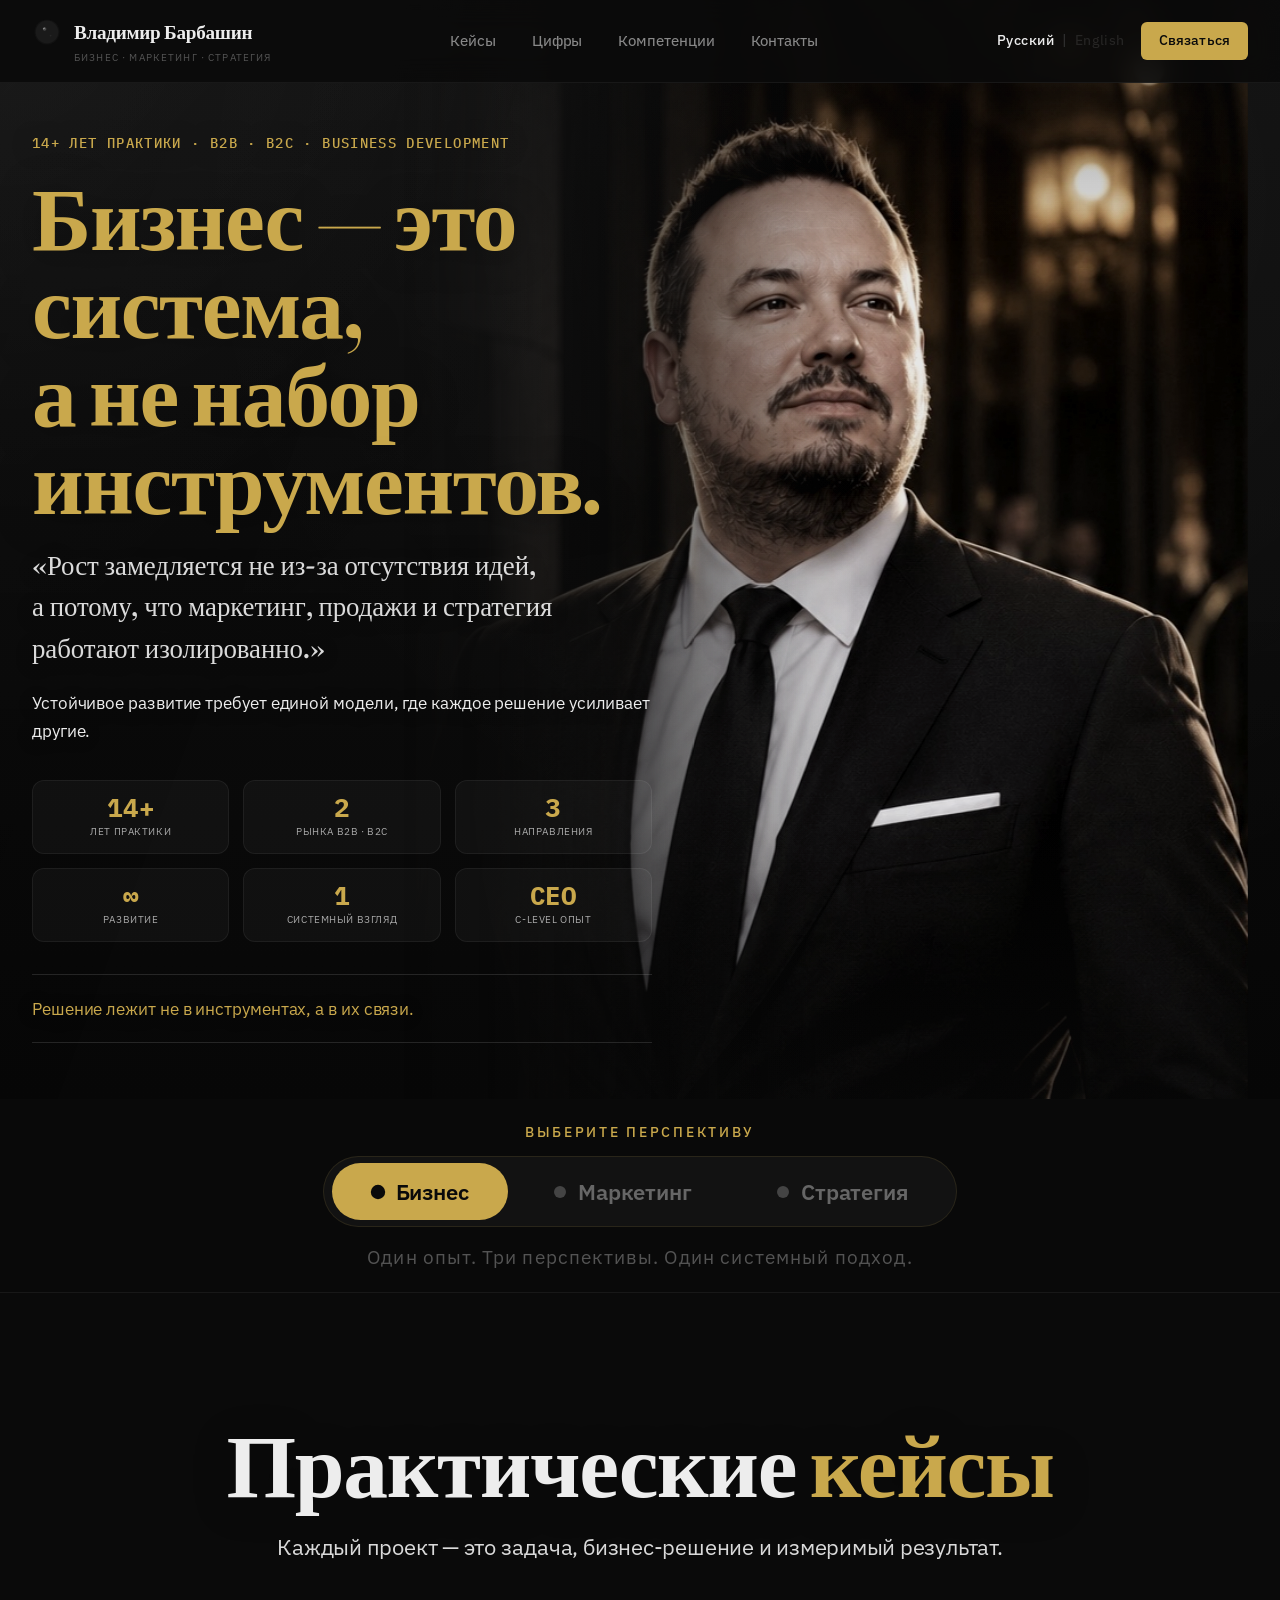
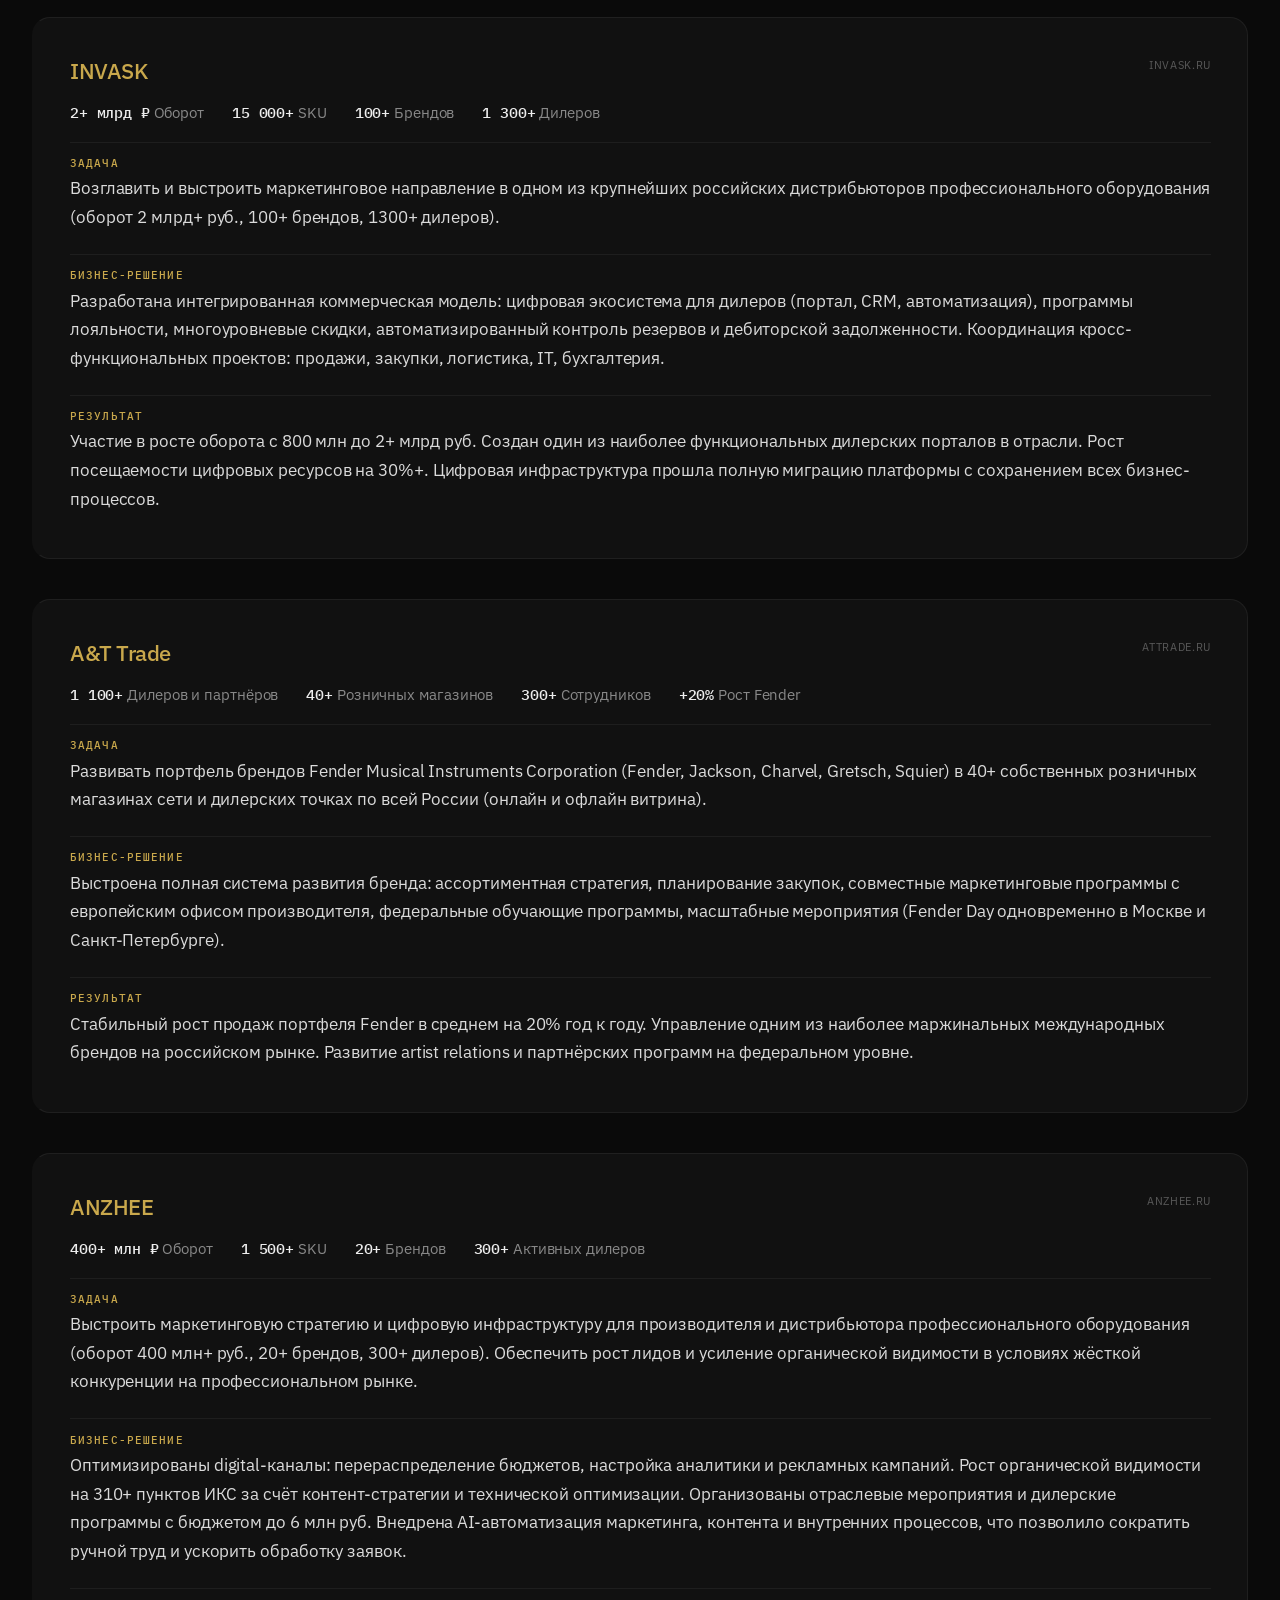
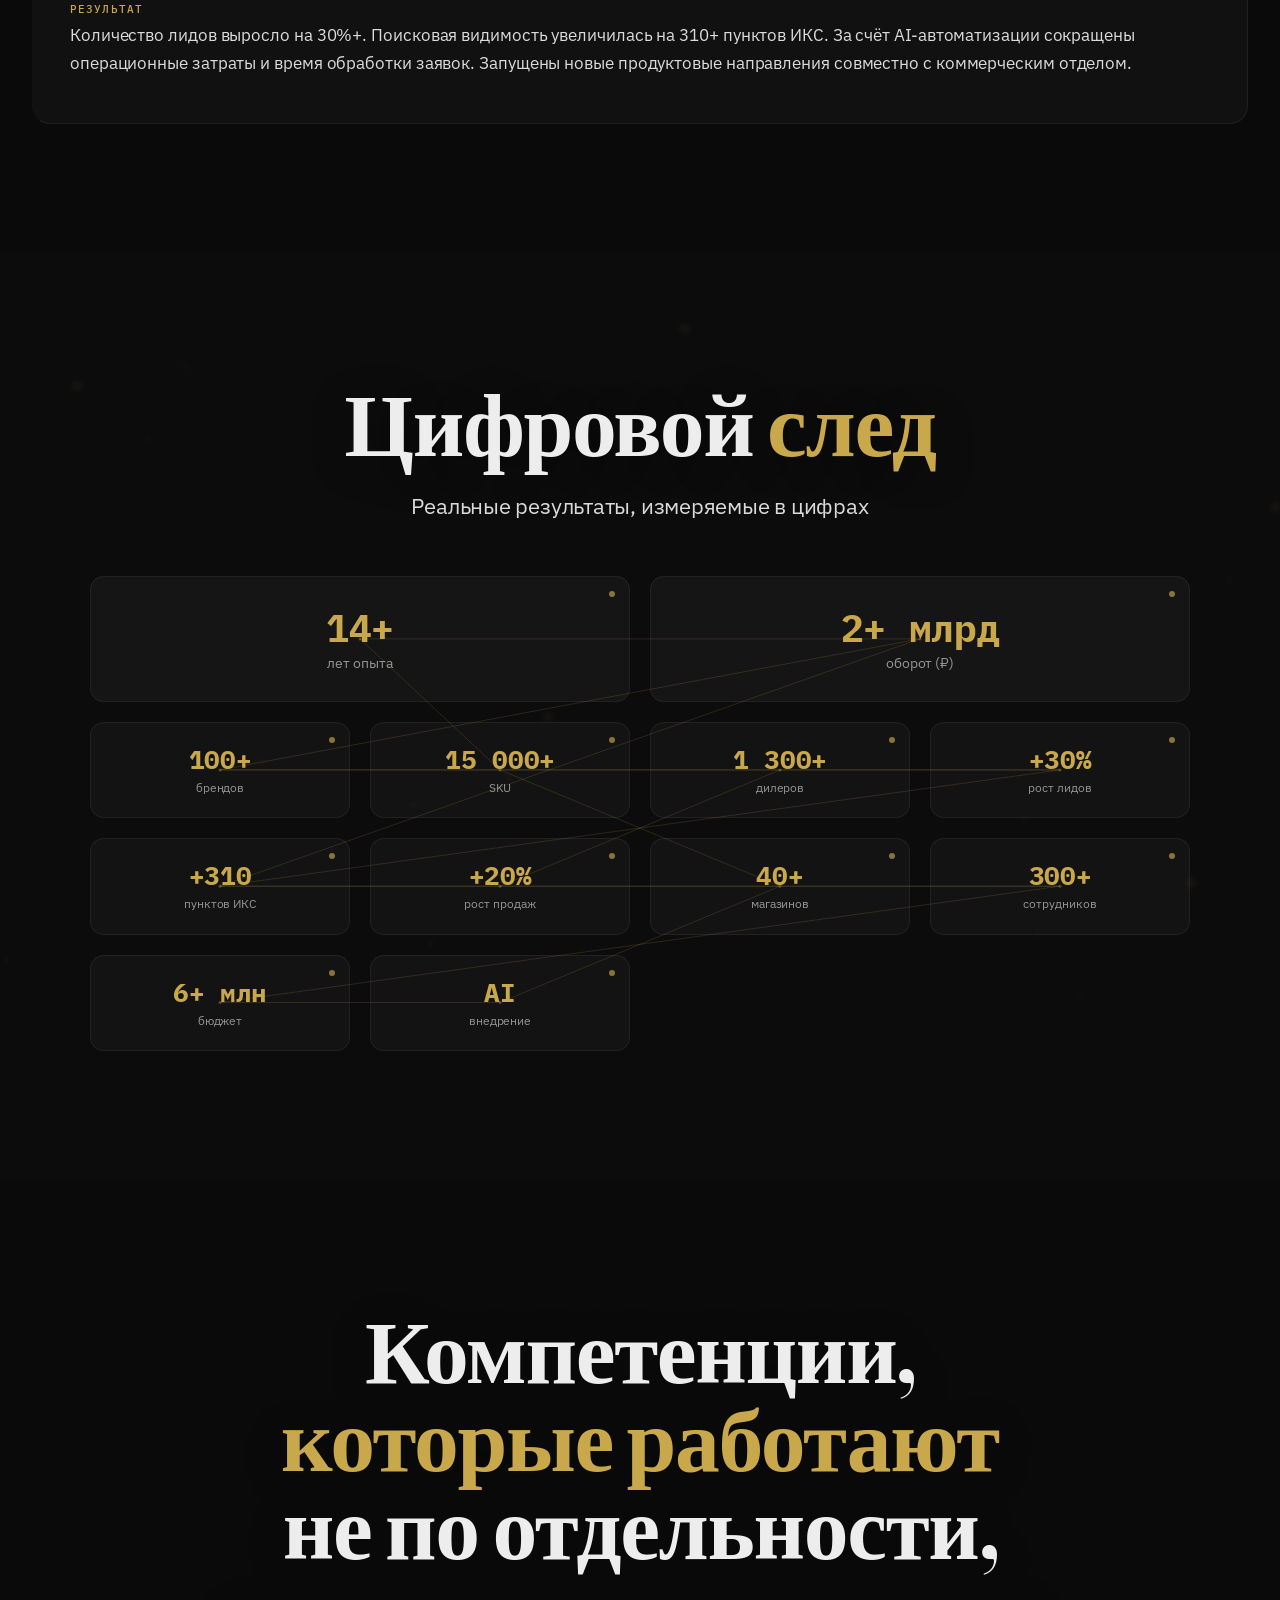
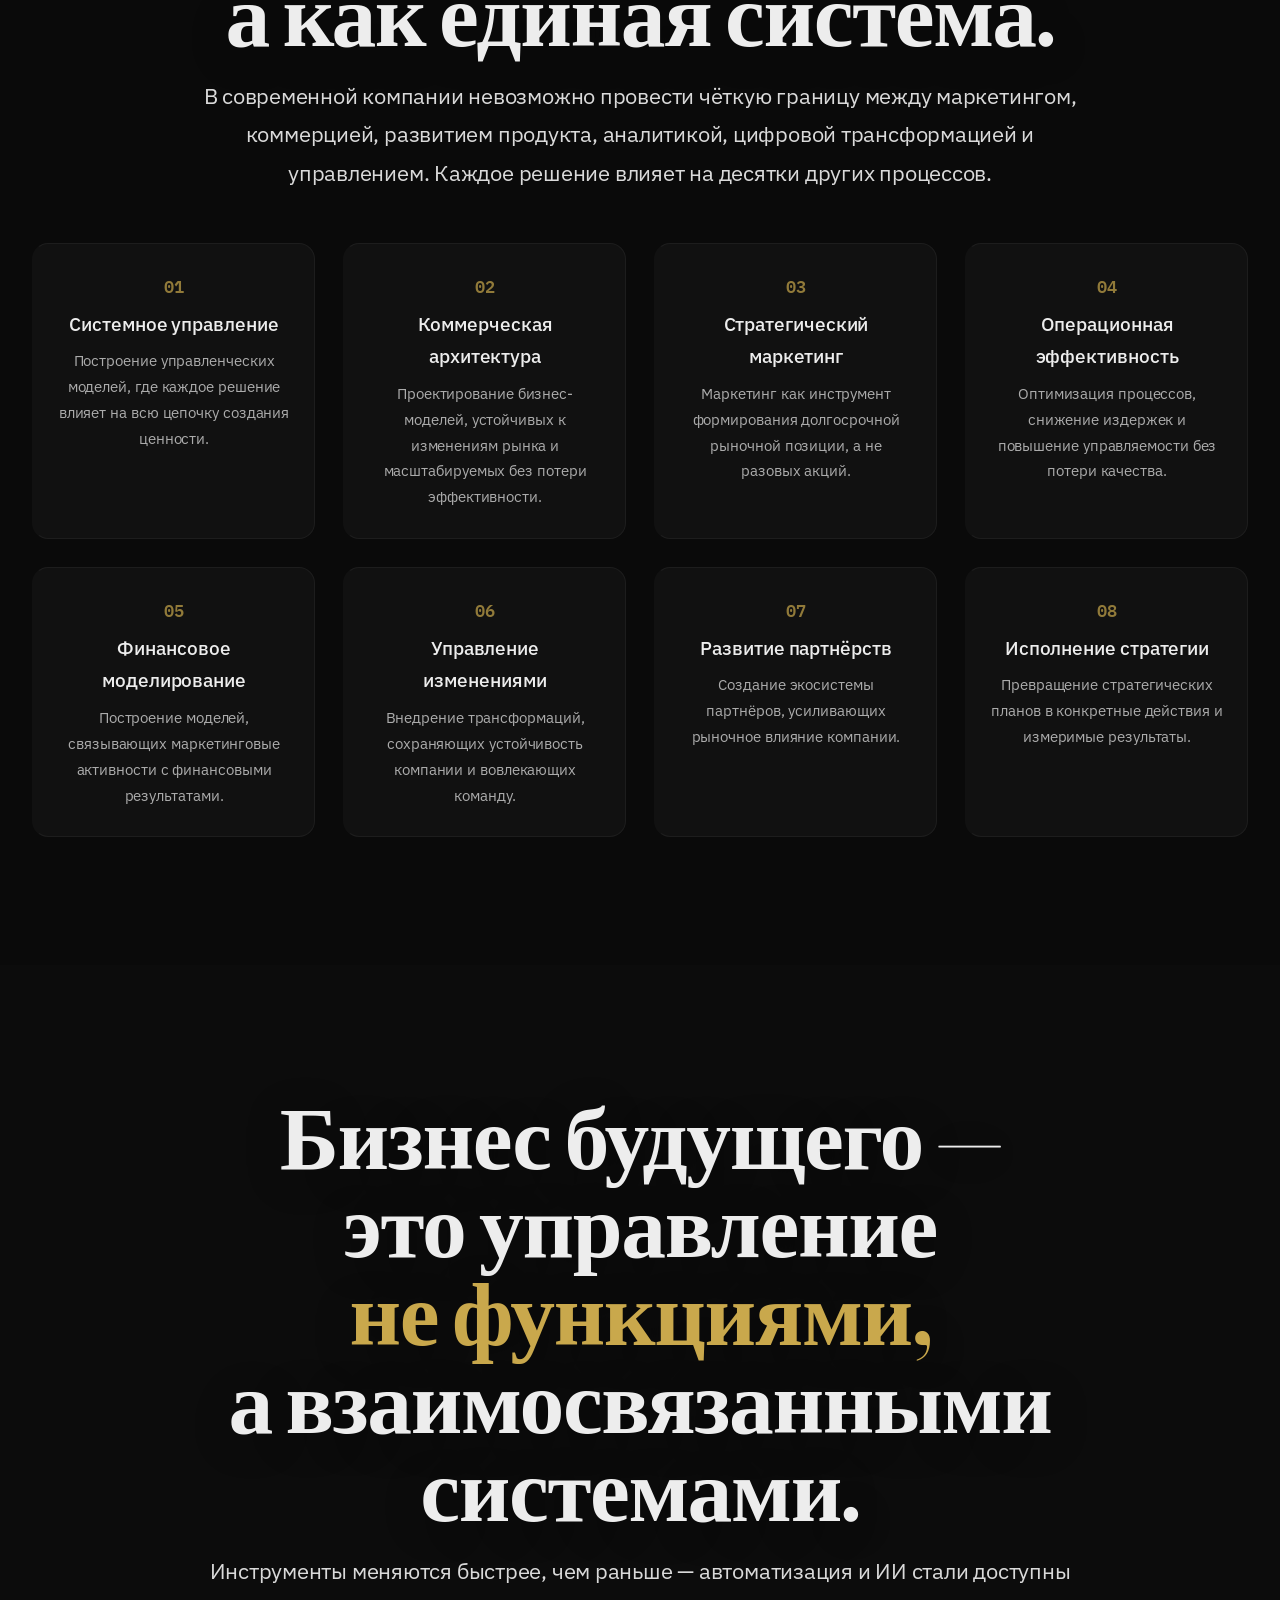
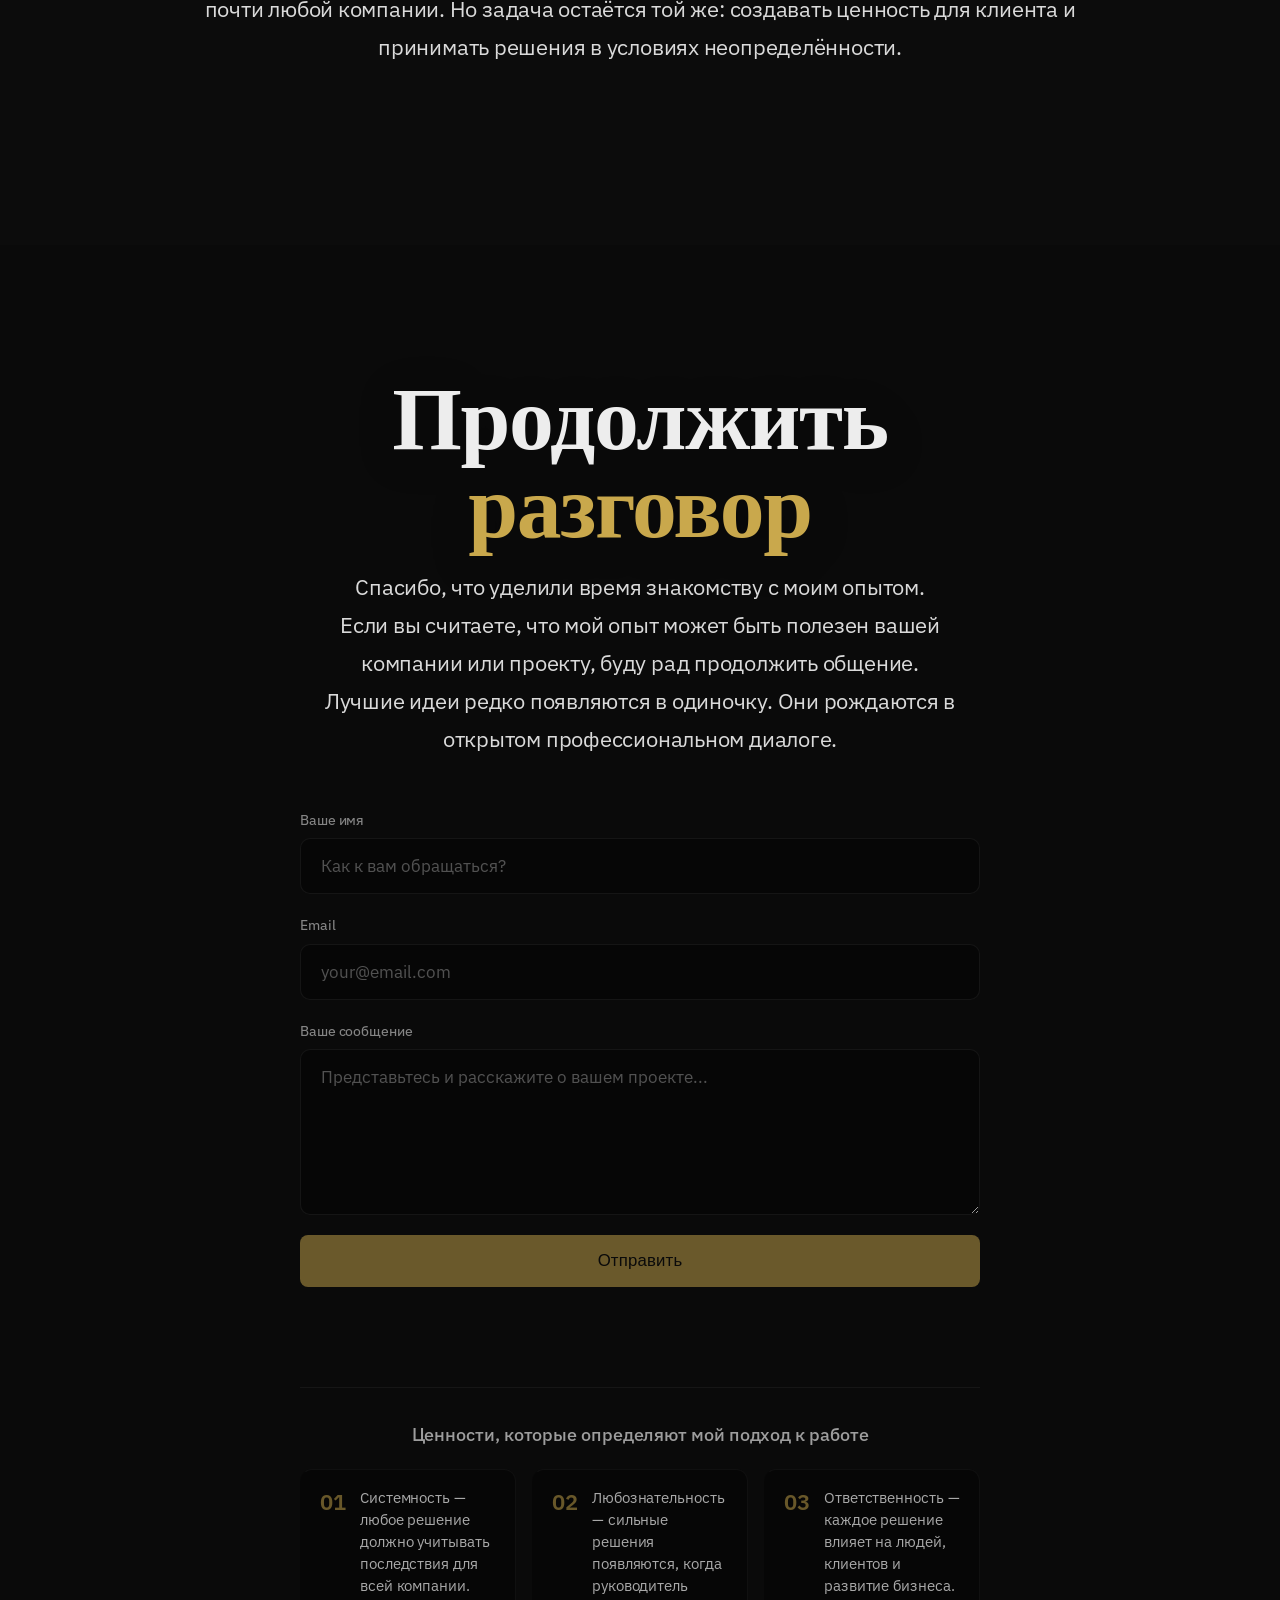
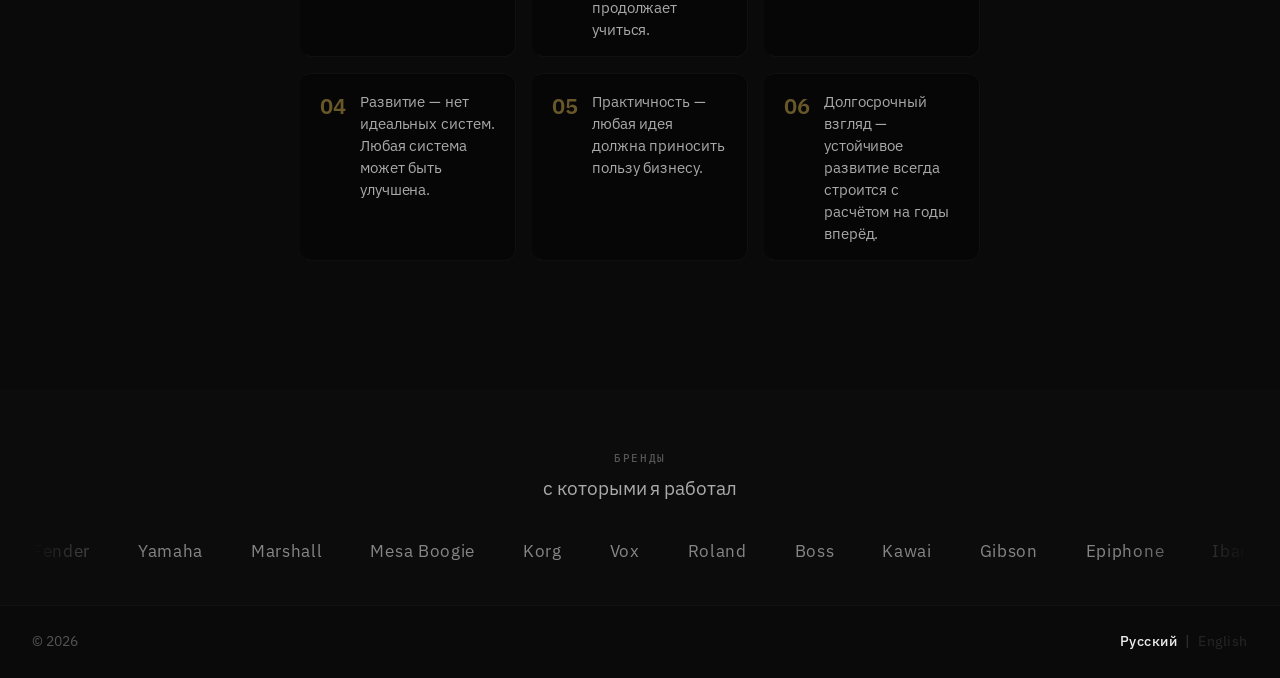
==== commit 50f5e609: "Add files via upload" ====
--- a/index.html
+++ b/index.html
@@ -656,6 +656,7 @@
     <p class="section-sub" id="metricsSub">Реальные результаты, измеряемые в цифрах</p>
 
     <div class="metrics-grid" id="metricsCloud">
+      <svg class="metrics-grid__connections" aria-hidden="true"></svg>
       <div class="metric-node metric-node--feature" data-delay="0">
         <span class="metric-node__pulse"></span>
         <div class="metric-node__inner">
--- a/styles.css
+++ b/styles.css
@@ -1,4 +1,4 @@
-.btn,.quote-block,.section--center,.section-sub,.section-title{text-align:center}.header__inner,.logo{display:flex;align-items:center}.nav a:hover,.perspective-option:not(.active):hover,body{color:#ededed}.btn,.burger,.lang-switch{cursor:pointer}.hero,.section{overflow:hidden}.hero__text p,.hero__thought p{text-shadow:0 2px 20px rgba(0,0,0,.3)}.brands-slider__label,.case-card__block-title,.hero-metric__label,.hero__tag,.logo__sub{text-transform:uppercase}@font-face{font-family:Inter;src:url('assets/fonts/Inter-Regular.woff2') format('woff2');font-weight:400;font-style:normal;font-display:optional}@font-face{font-family:Inter;src:url('assets/fonts/Inter-Medium.woff2') format('woff2');font-weight:500;font-style:normal;font-display:optional}@font-face{font-family:Inter;src:url('assets/fonts/Inter-SemiBold.woff2') format('woff2');font-weight:600;font-style:normal;font-display:optional}@font-face{font-family:Inter;src:url('assets/fonts/Inter-Bold.woff2') format('woff2');font-weight:700;font-style:normal;font-display:optional}@font-face{font-family:Manrope;src:url('assets/fonts/Manrope-Regular.woff2') format('woff2');font-weight:400;font-style:normal;font-display:optional}@font-face{font-family:Manrope;src:url('assets/fonts/Manrope-Medium.woff2') format('woff2');font-weight:500;font-style:normal;font-display:optional}@font-face{font-family:Manrope;src:url('assets/fonts/Manrope-SemiBold.woff2') format('woff2');font-weight:600;font-style:normal;font-display:optional}*{margin:0;padding:0;box-sizing:border-box}html{scroll-behavior:smooth;-webkit-font-smoothing:antialiased}body{font-family:Inter,-apple-system,BlinkMacSystemFont,'Segoe UI',Roboto,sans-serif;background-color:#0a0a0a;font-size:1.05rem;line-height:1.7;transition:background-color .8s;letter-spacing:-.01em;background-size:cover;background-position:center;background-attachment:fixed;background-repeat:no-repeat}body::before{content:'';position:fixed;inset:0;background:radial-gradient(circle at top left,rgba(255,255,255,.04),transparent 35%),linear-gradient(135deg,rgba(255,255,255,.02),transparent 45%);pointer-events:none;z-index:-1}.container{max-width:1280px;margin:0 auto;padding:0 32px;position:relative;z-index:2}a{color:inherit;text-decoration:none}img{max-width:100%;height:auto;display:block}.hero__title,.section-title{font-size:clamp(3.2rem, 8vw, 5.6rem);font-weight:700;line-height:.98;letter-spacing:-.035em;margin-bottom:1.2rem;text-shadow:0 6px 40px rgba(0,0,0,.28)}.section-title{max-width:960px;margin-left:auto;margin-right:auto}.hero__title .highlight,.section-title .highlight{transition:color .8s}.case-card__company,.hero__tag,.perspective-option,.perspective-switch__sub,.section-sub{font-size:1.4rem;font-weight:500;letter-spacing:-.01em}.hero__tag{font-size:.85rem;letter-spacing:.1em;font-weight:450;opacity:.8}.section-sub{color:rgba(255,255,255,.85);max-width:820px;margin:0 auto 3.2rem;font-weight:400}.section-sub--wide{max-width:900px}.hero__text-lead{font-size:clamp(1.3rem, 2.1vw, 1.8rem)!important;font-style:italic;font-weight:600;color:rgba(255,255,255,.85);margin-bottom:1.2rem;line-height:1.55;max-width:780px}.header{position:fixed;top:0;left:0;right:0;z-index:1000;padding:16px 0;transition:background-color .5s,box-shadow .5s,border-color .5s;background-color:rgba(10,10,10,.9);backdrop-filter:blur(14px) saturate(1.2);border-bottom:1px solid rgba(255,255,255,.06)}.nav a,.section{position:relative}.header.scrolled{background-color:rgba(10,10,10,.96);backdrop-filter:blur(20px) saturate(1.3);box-shadow:0 1px 0 rgba(255,255,255,.07);border-bottom:1px solid rgba(255,255,255,.08)}.header__inner{justify-content:space-between;gap:20px}.burger,.header__left{flex-direction:column}.header__left{display:flex;flex-shrink:0}.logo{gap:12px;font-size:1.05rem;font-weight:600;letter-spacing:-.02em}.logo__icon,.nav{align-items:center;display:flex}.logo__icon{justify-content:center;width:30px;height:30px;flex-shrink:0}.logo__icon svg{width:100%;height:100%}.logo__text{font-size:1.2rem;font-weight:600}.logo__sub{font-size:.6rem;color:#555;letter-spacing:.12em;margin-top:1px;padding-left:42px;transition:color .8s}.nav{gap:36px;font-size:.95rem;color:#888}.nav a{transition:color .25s;font-weight:450}.nav a::after{content:'';position:absolute;bottom:-4px;left:0;width:0%;height:1.5px;transition:width .3s,background .6s;border-radius:2px}.nav a:hover::after{width:100%}.header__right{display:flex;align-items:center;gap:16px;flex-shrink:0}.lang-switch{font-size:.85rem;color:#555;user-select:none;letter-spacing:.04em;font-weight:450}.lang-switch__active{color:#ededed;font-weight:500}.lang-switch__sep{margin:0 4px;color:#333}.lang-switch__inactive{opacity:.35;transition:opacity .2s}.lang-switch__inactive:hover{opacity:1}.burger{display:none;gap:5px;background:0 0;border:none;padding:4px}.burger span{display:block;width:24px;height:2px;background:#ededed;border-radius:2px;transition:.3s}.btn{display:inline-block;padding:12px 32px;border-radius:8px;border:none;transition:.4s cubic-bezier(.34,1.56,.64,1);letter-spacing:.01em;font-size:.95rem;font-weight:500}.btn--primary{color:#0a0a0a;transition:background .6s,transform .4s cubic-bezier(.34,1.56,.64,1),box-shadow .4s}.btn--primary:hover{transform:translateY(-2px) scale(1.02);box-shadow:0 8px 32px var(--accent-glow,rgba(201,168,76,.25))}.btn--primary:active{transform:scale(.96);transition-duration:.1s}.btn--secondary{background:0 0;color:#ededed;border:1px solid rgba(255,255,255,.06);transition:border-color .5s,color .5s,transform .4s cubic-bezier(.34,1.56,.64,1)}.btn--secondary:hover{transform:translateY(-2px);border-color:var(--accent,#c9a84c);color:var(--accent,#c9a84c)}.btn--secondary:active{transform:scale(.96);transition-duration:.1s}.btn--small{padding:7px 18px;border-radius:6px;font-size:.85rem}.btn--large{padding:16px 48px;font-size:1.05rem}.section{padding:128px 0;transition:border-color .8s}.section:first-of-type{border-top:none}.section--dark{background:rgba(255,255,255,.01)}.section--center .grid-2,.section--center .grid-3{text-align:left}.section-bg{position:absolute;inset:0;background-size:cover;background-position:center;opacity:.08;z-index:0;filter:blur(2px) saturate(.7);transition:opacity 1.5s,transform 1.5s;transform:scale(1.02)}.section--dark .section-bg{opacity:.06}.section:hover .section-bg{transform:scale(1.04);opacity:.12}.perspective-switch-wrapper{position:sticky;top:72px;z-index:100;padding:22px 0 18px;background:rgba(10,10,10,.86);backdrop-filter:blur(14px) saturate(1.2);border-bottom:1px solid rgba(255,255,255,.06);margin-bottom:0;transition:background .6s,border-color .6s}.perspective-switch-wrapper .container{display:flex;flex-direction:column;align-items:center;gap:12px}.perspective-switch__label{font-size:.85rem;text-transform:uppercase;letter-spacing:.2em;color:#555;font-weight:500;transition:color .8s}.perspective-switch{display:flex;align-items:center;gap:6px;background:rgba(255,255,255,.04);padding:6px 8px;border-radius:40px;border:1px solid rgba(255,255,255,.06);transition:border-color .6s,background .6s}.perspective-option{display:flex;align-items:center;gap:12px;padding:14px 40px;border-radius:34px;font-size:1.4rem;font-weight:600;color:#666;cursor:pointer;transition:.5s cubic-bezier(.34,1.56,.64,1);background:0 0;border:none;font-family:inherit;letter-spacing:-.01em}.perspective-option .dot{display:inline-block;width:12px;height:12px;border-radius:50%;background:#444;transition:background .5s,transform .3s}.perspective-option.active{color:#0a0a0a}.perspective-option.active .dot{background:#0a0a0a;transform:scale(1.2)}.perspective-option:not(.active):hover .dot{background:#ededed;background:var(--accent)}.perspective-switch__sub{font-size:1.2rem;color:rgba(255,255,255,.3);letter-spacing:.06em;transition:color .8s;font-weight:400;margin-top:2px}.hero{min-height:100vh;padding:132px 0 56px;display:flex;flex-direction:column;justify-content:center;position:relative;transition:background 1s}.hero>.container{width:100%}.hero__bg,.hero__bg-image{z-index:0;transition:opacity .8s;position:absolute;inset:0}.hero__bg-image{background-size:cover;background-position:center;opacity:.18;filter:brightness(.65) saturate(.85) contrast(1.05)}.hero__bg-image::after{content:'';position:absolute;inset:0;background:linear-gradient(110deg,rgba(10,10,10,.78) 0,rgba(10,10,10,.45) 42%,rgba(10,10,10,.82) 100%)}.hero__bg{background:radial-gradient(ellipse at 75% 18%,rgba(255,255,255,.035) 0,transparent 58%),linear-gradient(180deg,rgba(255,255,255,.03) 0,rgba(0,0,0,.18) 100%)}.hero__layout{position:relative;z-index:2}.hero__content{max-width:620px}.hero-metrics,.hero__text,.hero__thought{max-width:620px}.hero__photo{position:absolute;top:0;right:max(32px,calc((100% - 1280px)/2 + 32px));bottom:0;width:66%;z-index:0;overflow:hidden;opacity:0;animation:1.1s .35s forwards heroPhotoIn;mask-image:linear-gradient(to right,transparent 0%,rgba(0,0,0,.14) 10%,rgba(0,0,0,.5) 22%,rgba(0,0,0,.82) 36%,#000 48%);-webkit-mask-image:linear-gradient(to right,transparent 0%,rgba(0,0,0,.14) 10%,rgba(0,0,0,.5) 22%,rgba(0,0,0,.82) 36%,#000 48%)}.hero-metric,.metric-node{border-radius:12px;text-align:center}.hero__photo img{display:block;width:100%;height:100%;object-fit:cover;object-position:center 18%;filter:grayscale(.3) saturate(.85) contrast(1.05) brightness(.9);animation:26s ease-in-out infinite alternate heroPhotoAmbient;transform-origin:62% 38%;will-change:transform}.hero__photo::after{content:'';position:absolute;inset:0;background:linear-gradient(to right,rgba(10,10,10,.88) 0%,rgba(10,10,10,.4) 30%,rgba(10,10,10,0) 55%),linear-gradient(180deg,rgba(10,10,10,.5) 0%,transparent 22%,transparent 74%,rgba(10,10,10,.55) 100%);z-index:1}.hero__photo::before{content:'';position:absolute;inset:0;z-index:2;pointer-events:none;opacity:.06;mix-blend-mode:overlay;background-image:url("data:image/svg+xml;utf8,<svg xmlns='http://www.w3.org/2000/svg' width='180' height='180'><filter id='n'><feTurbulence type='fractalNoise' baseFrequency='.85' numOctaves='2'/></filter><rect width='180' height='180' filter='url(%23n)' opacity='.55'/></svg>")}@keyframes heroPhotoIn{from{opacity:0;transform:scale(1.04)}to{opacity:1;transform:scale(1)}}@keyframes heroPhotoAmbient{0%{transform:scale(1.04) translate3d(0,0,0)}100%{transform:scale(1.12) translate3d(-1.2%,-.8%,0)}}.hero__tag{margin-bottom:1.2rem;text-shadow:0 2px 20px rgba(0,0,0,.5)}.hero__text p{font-size:1.05rem}.hero__thought{margin:2rem 0 0;padding:1.2rem 0;border-top:1px solid rgba(255,255,255,.12);border-bottom:1px solid rgba(255,255,255,.12);transition:border-color .8s}.hero-metrics{display:grid;grid-template-columns:repeat(3,1fr);gap:14px;margin:2.1rem 0 0}.hero-metric{background:rgba(255,255,255,.035);backdrop-filter:blur(8px);padding:13px 6px;border:1px solid rgba(255,255,255,.06);transition:border-color .6s,transform .3s,background .6s,box-shadow .3s;cursor:default}.case-card,.competency-card{background:rgba(255,255,255,.03);position:relative;overflow:hidden}.hero-metric:hover{transform:translateY(-2px);border-color:var(--accent,#c9a84c);background:rgba(0,0,0,.5)}.hero-metric__label{margin-top:2px;font-size:.6rem;color:rgba(255,255,255,.65);letter-spacing:.06em}.hero-metric__number{font-size:clamp(1.3rem, 2vw, 1.8rem);font-weight:700;line-height:1.1;transition:color .8s;letter-spacing:-.04em}.cases-list{display:flex;flex-direction:column;gap:40px;margin-top:2.4rem}.case-card{backdrop-filter:blur(14px);border-radius:18px;padding:34px 36px;border:1px solid rgba(255,255,255,.06);transition:border-color .5s,transform .4s cubic-bezier(.34,1.56,.64,1),box-shadow .5s,background .6s;cursor:default;width:100%}.competency-card,.metric-node{backdrop-filter:blur(8px);cursor:default}.case-card::before{content:'';position:absolute;top:0;left:0;right:0;height:2px;transform:scaleX(0);transform-origin:left;transition:transform .5s cubic-bezier(.34,1.56,.64,1);background:var(--accent,#c9a84c)}.case-card:hover,.metric-node{background:rgba(255,255,255,.04)}.case-card:hover::before{transform:scaleX(1)}.case-card:hover{transform:translateY(-3px);box-shadow:0 18px 48px rgba(0,0,0,.55);border-color:var(--accent,#c9a84c)}.case-card:active{transform:scale(.99);transition-duration:.1s}.case-card__top{display:flex;justify-content:space-between;align-items:flex-start;flex-wrap:wrap;gap:12px;margin-bottom:4px}.case-card__company{transition:color .8s;letter-spacing:-.02em;color:var(--accent,#c9a84c)}.case-card__url{font-size:.7rem;color:rgba(255,255,255,.3);letter-spacing:.06em;transition:color .8s;font-weight:400;margin-top:4px}.case-card__stats{display:flex;flex-wrap:wrap;gap:8px 28px;margin:.6rem 0 1rem;transition:color .8s;font-size:.95rem;color:rgba(255,255,255,.5)}.brand-slide:hover,.case-card__block-title,.case-card__stats .gold,.competency-card__num,.metric-node__number{color:var(--accent,#c9a84c)}.case-card__stats strong{color:#ededed;transition:color .8s;font-weight:500}.case-card__stats .gold{font-weight:600;transition:color .8s}.case-card__block{margin-top:.7rem;padding:.7rem 0;border-top:1px solid rgba(255,255,255,.05);transition:border-color .8s}.case-card__block:first-of-type{border-top:none;padding-top:0}.case-card__block-title{font-size:.7rem;letter-spacing:.1em;font-weight:600;margin-bottom:.1rem}.case-card__block p{font-size:1.05rem;color:rgba(255,255,255,.85);line-height:1.7}.competency-grid,.grid-4{display:grid;grid-template-columns:repeat(4,1fr);gap:28px;margin-top:2.6rem}.competency-card{border-radius:16px;padding:28px 24px;border:1px solid rgba(255,255,255,.05);transition:border-color .5s,transform .4s cubic-bezier(.34,1.56,.64,1),box-shadow .5s,background .6s}.competency-card:hover{transform:translateY(-4px);box-shadow:0 14px 40px rgba(0,0,0,.45);border-color:var(--accent,#c9a84c);background:rgba(255,255,255,.045)}.competency-card:active,.value-item:active{transform:scale(.98);transition-duration:.1s}.competency-card__num{display:inline-block;font-size:1.05rem;font-weight:600;letter-spacing:.02em;margin-bottom:.45rem;transition:color .8s;opacity:.7}.competency-card h4{font-size:1.2rem;margin-bottom:.5rem;font-weight:500;transition:color .8s}.competency-card p{font-size:.95rem;color:rgba(255,255,255,.65);line-height:1.7;transition:color .8s;font-weight:400}.metrics-grid{display:grid;grid-template-columns:repeat(4,1fr);gap:20px;max-width:1100px;margin:2.6rem auto 0}.metric-node{position:relative;padding:22px 20px;border-radius:14px;border:1px solid rgba(255,255,255,.06);background:rgba(255,255,255,.03);backdrop-filter:blur(8px);transition:border-color .5s,transform .4s cubic-bezier(.34,1.56,.64,1),box-shadow .5s,background .6s;opacity:0;transform:translateY(20px);cursor:default;overflow:hidden}.metric-node::before{content:'';position:absolute;inset:0;background:radial-gradient(140px 90px at 15% 0%,var(--accent-glow,rgba(201,168,76,.12)),transparent 70%);opacity:0;transition:opacity .5s}.metric-node.visible{opacity:1;transform:translateY(0)}.metric-node:hover{transform:translateY(-6px);box-shadow:0 16px 44px rgba(0,0,0,.5);border-color:var(--accent,#c9a84c);background:rgba(255,255,255,.045)}.metric-node:hover::before{opacity:1}.metric-node:hover .metric-node__inner{animation-play-state:paused}.metric-node--feature{grid-column:span 2;padding:28px 26px;background:rgba(255,255,255,.04)}.metric-node--feature .metric-node__number{font-size:2.4rem}.metric-node--feature .metric-node__label{font-size:.85rem}.metric-node__inner{animation:6.5s ease-in-out infinite alternate cardFloat;will-change:transform}.metric-node:nth-child(2) .metric-node__inner{animation-delay:-.8s;animation-duration:7.2s}.metric-node:nth-child(3) .metric-node__inner{animation-delay:-1.6s;animation-duration:5.8s}.metric-node:nth-child(4) .metric-node__inner{animation-delay:-2.4s;animation-duration:6.9s}.metric-node:nth-child(5) .metric-node__inner{animation-delay:-3.2s;animation-duration:6.1s}.metric-node:nth-child(6) .metric-node__inner{animation-delay:-4s;animation-duration:7.5s}.metric-node:nth-child(7) .metric-node__inner{animation-delay:-4.8s;animation-duration:5.6s}.metric-node:nth-child(8) .metric-node__inner{animation-delay:-.4s;animation-duration:6.6s}.metric-node:nth-child(9) .metric-node__inner{animation-delay:-1.2s;animation-duration:7s}.metric-node:nth-child(10) .metric-node__inner{animation-delay:-2s;animation-duration:6.3s}.metric-node:nth-child(11) .metric-node__inner{animation-delay:-2.8s;animation-duration:7.8s}.metric-node:nth-child(12) .metric-node__inner{animation-delay:-3.6s;animation-duration:5.9s}@keyframes cardFloat{0%{transform:translateY(0)}50%{transform:translateY(-5px)}100%{transform:translateY(1px)}}.metric-node__pulse{position:absolute;top:14px;right:14px;width:6px;height:6px;border-radius:50%;background:var(--accent,#c9a84c);opacity:.65;animation:2.5s ease-in-out infinite pulse;transition:background-color .8s}.metric-node__number{display:block;font-size:1.6rem;font-weight:700;line-height:1.2;transition:color .8s;letter-spacing:-.02em}.metric-node__label{display:block;margin-top:4px;font-size:.75rem;color:rgba(255,255,255,.55);line-height:1.3}.brands-slider{padding:60px 0 40px;background:rgba(255,255,255,.01);overflow:hidden;position:relative}.contact-form__field input,.contact-form__field textarea,.value-item{background:rgba(0,0,0,.3);backdrop-filter:blur(8px);box-sizing:border-box}.brands-slider__header{display:flex;flex-direction:column;align-items:center;gap:4px;margin-bottom:32px}.brands-slider__label{font-size:.7rem;letter-spacing:.15em;color:rgba(255,255,255,.3);font-weight:500}.brands-slider__sub{font-size:1.2rem;font-weight:400;color:rgba(255,255,255,.65)}.brands-slider__track-wrapper{position:relative;overflow:hidden;mask-image:linear-gradient(to right,transparent,black 10%,black 90%,transparent);-webkit-mask-image:linear-gradient(to right,transparent,black 10%,black 90%,transparent)}.brands-slider__track{display:flex;gap:48px;animation:30s linear infinite scrollBrands;width:max-content}.brands-slider__track:hover{animation-play-state:paused}.brand-slide{font-size:1.05rem;font-weight:400;color:rgba(255,255,255,.5);white-space:nowrap;letter-spacing:.04em;transition:color .3s,transform .3s;cursor:default;flex-shrink:0}.brand-slide:hover{transform:scale(1.05)}@keyframes scrollBrands{0%{transform:translateX(0)}100%{transform:translateX(-50%)}}.values-grid{display:grid;grid-template-columns:repeat(3,minmax(0,1fr));gap:16px;margin-top:1.2rem;width:100%}.value-item{display:flex;align-items:flex-start;gap:12px;padding:16px 18px;border-radius:12px;border:1px solid rgba(255,255,255,.04);transition:border-color .5s,transform .4s cubic-bezier(.34,1.56,.64,1),background .6s;cursor:default;width:100%;font-size:.95rem;line-height:1.45;min-height:96px;color:rgba(255,255,255,.65)}.value-item:hover{transform:translateY(-4px) scale(1.01);border-color:var(--accent,#c9a84c);background:rgba(0,0,0,.5)}.value-item>span:first-child{font-weight:600;flex-shrink:0;opacity:.5;min-width:28px;font-size:1.4rem;color:var(--accent,#c9a84c)}.value-item>span:last-child{flex:1 1 auto;min-width:0;font-weight:400;color:inherit;opacity:1;font-size:inherit}.quote-block{margin:2.5rem 0;padding:2rem 0;border-top:1px solid rgba(255,255,255,.05);border-bottom:1px solid rgba(255,255,255,.05);transition:border-color .8s}.quote-block p{font-size:1.4rem;color:rgba(255,255,255,.65);font-style:italic}.contact__inner{max-width:680px;margin:0 auto}.contact-form{display:flex;flex-direction:column;gap:20px;position:relative;margin:2rem 0}.contact-form__field{display:flex;flex-direction:column;gap:6px}.contact-form__field label{font-size:.85rem;color:rgba(255,255,255,.5);font-weight:450}.contact-form__field input,.contact-form__field textarea{width:100%;padding:16px 20px;border:1px solid rgba(255,255,255,.06);border-radius:10px;color:#ededed;font-size:1.05rem;font-family:inherit;transition:border-color .5s,background .6s,transform .3s}.contact-form__field textarea{resize:vertical;min-height:140px}.contact-form__field input:focus,.contact-form__field textarea:focus{outline:0;transform:scale(1.003);border-color:var(--accent,#c9a84c);background:rgba(0,0,0,.5)}.contact-form__field input::placeholder,.contact-form__field textarea::placeholder{color:rgba(255,255,255,.3);font-weight:400}.honeypot{position:absolute;left:-9999px;top:-9999px;opacity:0;pointer-events:none;height:0;width:0;overflow:hidden}.back-to-top{position:fixed;pointer-events:none}.contact-form__status{margin-top:8px;min-height:24px;transition:color .8s;font-weight:450;font-size:.95rem}.contact-form__status.error{color:#e74c3c}.footer{padding:24px 0;border-top:1px solid rgba(255,255,255,.03);transition:border-color .8s}.footer__inner{display:flex;justify-content:space-between;align-items:center;transition:color .8s;font-size:.85rem;color:rgba(255,255,255,.3)}.grid-2,.grid-3{display:grid;gap:24px;margin-top:2rem}.grid-2{grid-template-columns:repeat(2,1fr)}.grid-3{grid-template-columns:repeat(3,1fr)}:root,body.perspective-business{--accent:#C9A84C;--accent-glow:rgba(201,168,76,0.20);--accent-border:rgba(201,168,76,0.12)}body.perspective-marketing{--accent:#4A9EFF;--accent-glow:rgba(74,158,255,0.20);--accent-border:rgba(74,158,255,0.12)}body.perspective-strategy{--accent:#A78BFA;--accent-glow:rgba(167,139,250,0.20);--accent-border:rgba(167,139,250,0.12)}.btn--primary,.case-card::before,.nav a::after,.perspective-option.active{background:var(--accent)}.perspective-switch{border-color:var(--accent-border)}#compTitle .highlight,#contactTitle .highlight,#futureTitle .highlight,.card__num,.case-card__block-title,.case-card__company,.case-card__stats .gold,.competency-card__num,.contact-form__field textarea:focus,.contact-form__status,.hero-metric__number,.hero__tag,.hero__thought p,.hero__title,.metric-node__number,.perspective-option:not(.active):hover,.section-title .highlight,.value-item span{color:var(--accent)}.card:hover,.case-card:hover,.competency-card:hover,.metric-node:hover,.value-item:hover{border-color:var(--accent)}.cloud-line.active{stroke:var(--accent)}.back-to-top{bottom:32px;right:32px;z-index:999;width:48px;height:48px;border-radius:50%;background:rgba(0,0,0,.4);backdrop-filter:blur(14px);border:1px solid rgba(255,255,255,.06);color:rgba(255,255,255,.5);font-size:1.2rem;cursor:pointer;transition:.5s cubic-bezier(.34,1.56,.64,1);display:flex;align-items:center;justify-content:center;opacity:0;transform:translateY(20px) scale(.8);box-shadow:0 8px 32px rgba(0,0,0,.4)}.back-to-top.visible{opacity:1;transform:translateY(0) scale(1);pointer-events:all}.back-to-top:hover{transform:translateY(-3px) scale(1.05);border-color:var(--accent,#c9a84c);box-shadow:0 12px 40px var(--accent-glow,rgba(201,168,76,.15));color:var(--accent,#c9a84c)}.back-to-top:active{transform:scale(.92);transition-duration:.1s}.back-to-top svg{width:20px;height:20px;fill:none;stroke:currentColor;stroke-width:2;stroke-linecap:round;stroke-linejoin:round}.perspective-content{transition:opacity .4s,transform .4s cubic-bezier(.34,1.56,.64,1),filter .4s;will-change:transform,opacity}.perspective-content.fade-out{opacity:0;transform:translateY(16px) scale(.97);filter:blur(8px)}.perspective-content.fade-in{opacity:1;transform:translateY(0) scale(1);filter:blur(0)}.perspective-content .case-card{transition:opacity .45s,transform .45s cubic-bezier(.34,1.56,.64,1),border-color .45s,box-shadow .45s,background .45s}@keyframes fadeUp{0%{opacity:0;transform:translateY(28px)}100%{opacity:1;transform:translateY(0)}}.hero__tag{opacity:0;animation:.6s .15s forwards fadeUp}.hero__title{text-shadow:0 4px 40px rgba(0,0,0,.4);opacity:0;animation:.8s .4s forwards fadeUp}.hero__text p{opacity:0;animation:.6s forwards fadeUp}.hero__text p:first-child{animation-delay:.6s}.hero__text p:nth-child(2){animation-delay:.8s}.hero__text p:nth-child(3){animation-delay:1s}.hero-metrics{opacity:0;animation:.7s 1.3s forwards fadeUp}.hero__thought{opacity:0;animation:.7s 1.5s forwards fadeUp}.perspective-switch-wrapper{opacity:0;animation:.7s 1.8s forwards fadeUp}.reveal{opacity:0;transform:translateY(30px);transition:opacity .7s,transform .7s}.reveal.visible,.stagger.visible>*{opacity:1;transform:translateY(0)}.stagger>*{opacity:0;transform:translateY(24px);transition:opacity .5s,transform .5s}.stagger.visible>:first-child{transition-delay:40ms}.stagger.visible>:nth-child(2){transition-delay:80ms}.stagger.visible>:nth-child(3){transition-delay:0.12s}.stagger.visible>:nth-child(4){transition-delay:0.16s}.stagger.visible>:nth-child(5){transition-delay:0.20s}.stagger.visible>:nth-child(6){transition-delay:0.24s}.stagger.visible>:nth-child(7){transition-delay:0.28s}.stagger.visible>:nth-child(8){transition-delay:0.32s}.stagger.visible>:nth-child(9){transition-delay:0.36s}.burger.active span:first-child{transform:rotate(45deg) translate(5px,5px)}.burger.active span:nth-child(2){opacity:0}.burger.active span:nth-child(3){transform:rotate(-45deg) translate(5px,-5px)}@keyframes pulse{0%,100%{transform:scale(1);opacity:.8}50%{transform:scale(1.04);opacity:1}}.pulse-text{display:inline-block;animation:2.5s ease-in-out infinite pulse;color:var(--accent,#c9a84c)!important}.section--video{position:relative;overflow:hidden}.section-bg-video{position:absolute;top:50%;left:50%;min-width:100%;min-height:100%;width:auto;height:auto;transform:translate(-50%,-50%);object-fit:cover;z-index:0}.section-bg-overlay{position:absolute;inset:0;background:rgba(10,10,10,.55);z-index:1}.section--video .container{position:relative;z-index:2}@media (prefers-reduced-motion:reduce){*,::after,::before{animation-duration:0s!important;animation-iteration-count:1!important;transition-duration:0s!important}}@media (max-width:768px){.section--video .section-bg{opacity:.1;display:block!important;opacity:.08}.burger,.header__right .lang-switch{z-index:1001!important}.container{padding:0 16px}.section{padding:56px 0}.hero{padding:0;min-height:auto}.hero__layout{padding:190px 0 30px}.hero__content{max-width:100%}.hero__photo{position:absolute;top:0;left:0;right:0;bottom:auto;width:100%;height:280px;mask-image:linear-gradient(to bottom,#000 45%,transparent 96%);-webkit-mask-image:linear-gradient(to bottom,#000 45%,transparent 96%)}.hero__photo::after{background:linear-gradient(180deg,rgba(10,10,10,.25) 0%,rgba(10,10,10,.55) 55%,rgba(10,10,10,.98) 100%)}.hero__photo img{object-position:center 15%;animation:none;transform:none}.hero__title{font-size:clamp(1.8rem, 5vw, 2.4rem)}.hero__text p{font-size:.95rem}.hero__text-lead{font-size:1rem!important}.hero-metrics{grid-template-columns:repeat(2,1fr);gap:6px}.hero-metric{padding:8px 4px}.case-card__company,.hero-metric__number{font-size:1.1rem}.hero-metric__label{font-size:.5rem}.perspective-switch-wrapper{top:56px;padding:10px 0 8px}.perspective-switch{flex-wrap:wrap;justify-content:center;border-radius:20px;padding:4px;gap:4px}.perspective-option{padding:6px 14px;font-size:.8rem;gap:6px}.perspective-option .dot{width:7px;height:7px}.perspective-switch__label{font-size:.7rem}.brand-slide,.metric-node__number,.perspective-switch__sub{font-size:.75rem}.section-title{font-size:clamp(1.6rem, 4.5vw, 2.2rem)}.section-sub{font-size:1rem;padding:0 8px}.case-card{padding:16px 14px}.case-card__top{flex-direction:column;gap:4px}.case-card__stats{gap:4px 12px;font-size:.8rem}.brands-slider__sub,.case-card__block p{font-size:.9rem}.competency-grid{grid-template-columns:1fr;gap:12px}.competency-card{padding:16px}.metrics-grid{grid-template-columns:repeat(2,1fr);gap:12px;max-width:100%}.metric-node{padding:16px 14px}.metric-node--feature{grid-column:span 2;padding:18px 16px}.metric-node--feature .metric-node__number{font-size:1.6rem}.metric-node__number{font-size:1.25rem}.metric-node__label{font-size:.7rem}.metric-node__inner{animation:none}.section-bg-video{display:none!important}.brands-slider{padding:30px 0 20px}.brands-slider__track{gap:20px}.values-grid{grid-template-columns:1fr;gap:10px}.value-item{min-height:auto;padding:12px 14px;font-size:.9rem}.quote-block p{font-size:1rem}.contact-form{gap:14px}.contact-form__field input,.contact-form__field textarea{padding:12px 14px;font-size:.9rem}.btn--large{padding:14px 24px;font-size:.9rem}.burger,.nav.open{display:flex!important}.header__right .btn--small,.nav,.nav a::after{display:none!important}.back-to-top{bottom:16px;right:16px;width:38px;height:38px}.back-to-top svg{width:16px;height:16px}.footer__inner{flex-direction:column;gap:8px;text-align:center}.burger{flex-direction:column!important;gap:5px!important;background:0 0!important;border:none!important;cursor:pointer!important;padding:4px!important}.burger span{display:block!important;width:26px!important;height:2.5px!important;background:#ededed!important;border-radius:2px!important;transition:.3s!important;transform-origin:center!important}.nav,.nav a{width:100%!important}.burger.active span:first-child{transform:rotate(45deg) translate(5px,5px)!important}.burger.active span:nth-child(2){opacity:0!important;transform:scaleX(0)!important}.burger.active span:nth-child(3){transform:rotate(-45deg) translate(5px,-5px)!important}.nav{position:fixed!important;top:0!important;left:0!important;right:0!important;bottom:0!important;height:100%!important;min-height:100vh!important;min-height:100dvh!important;min-height:-webkit-fill-available!important;background:rgba(10,10,10,.98)!important;backdrop-filter:blur(20px)!important;-webkit-backdrop-filter:blur(20px)!important;flex-direction:column!important;justify-content:center!important;align-items:center!important;gap:24px!important;padding:40px 20px!important;z-index:1000!important;transition:opacity .4s,transform .4s!important;opacity:0!important;pointer-events:none!important;transform:scale(.95)!important;overflow-y:auto!important}.nav.open{opacity:1!important;pointer-events:all!important;transform:scale(1)!important}.nav a{font-size:1.6rem!important;color:#ededed!important;font-weight:500!important;padding:12px 0!important;transition:color .3s!important;letter-spacing:.02em!important;text-align:center!important;max-width:300px!important}.nav a:hover{color:var(--accent,#c9a84c)!important}}@media (max-width:480px){.container{padding:0 10px!important}.hero__title{font-size:1.4rem!important}.hero-metrics{gap:4px!important}.hero-metric{padding:4px 2px!important}.case-card__company,.hero-metric__number{font-size:.85rem!important}.hero-metric__label{font-size:.35rem!important}.nav a,.section-title{font-size:1.3rem!important}.metrics-grid{gap:8px!important}.metric-node{padding:10px 8px!important}.metric-node__number{font-size:1rem!important}.metric-node__label{font-size:.6rem!important}.case-card{padding:10px!important}.case-card__stats{font-size:.65rem!important;gap:2px 8px!important}.brand-slide{font-size:.6rem!important}.brands-slider__track{gap:12px!important}.value-item{font-size:.75rem!important;padding:8px 10px!important}.perspective-option{font-size:.65rem!important;padding:4px 8px!important}.btn--large,.section-sub{font-size:.8rem!important}.perspective-option .dot{width:5px!important;height:5px!important}.btn--large{padding:10px 16px!important}.burger span{width:22px!important;height:2px!important}}@keyframes modalFadeIn{0%{opacity:0;transform:scale(.96)}100%{opacity:1;transform:scale(1)}}@media (max-width:768px){}
+.btn,.quote-block,.section--center,.section-sub,.section-title{text-align:center}.header__inner,.logo{display:flex;align-items:center}.nav a:hover,.perspective-option:not(.active):hover,body{color:#ededed}.btn,.burger,.lang-switch{cursor:pointer}.hero,.section{overflow:hidden}.hero__text p,.hero__thought p{text-shadow:0 2px 20px rgba(0,0,0,.3)}.brands-slider__label,.case-card__block-title,.hero-metric__label,.hero__tag,.logo__sub{text-transform:uppercase}@font-face{font-family:Inter;src:url('assets/fonts/Inter-Regular.woff2') format('woff2');font-weight:400;font-style:normal;font-display:optional}@font-face{font-family:Inter;src:url('assets/fonts/Inter-Medium.woff2') format('woff2');font-weight:500;font-style:normal;font-display:optional}@font-face{font-family:Inter;src:url('assets/fonts/Inter-SemiBold.woff2') format('woff2');font-weight:600;font-style:normal;font-display:optional}@font-face{font-family:Inter;src:url('assets/fonts/Inter-Bold.woff2') format('woff2');font-weight:700;font-style:normal;font-display:optional}@font-face{font-family:Manrope;src:url('assets/fonts/Manrope-Regular.woff2') format('woff2');font-weight:400;font-style:normal;font-display:optional}@font-face{font-family:Manrope;src:url('assets/fonts/Manrope-Medium.woff2') format('woff2');font-weight:500;font-style:normal;font-display:optional}@font-face{font-family:Manrope;src:url('assets/fonts/Manrope-SemiBold.woff2') format('woff2');font-weight:600;font-style:normal;font-display:optional}*{margin:0;padding:0;box-sizing:border-box}html{scroll-behavior:smooth;-webkit-font-smoothing:antialiased}body{font-family:Inter,-apple-system,BlinkMacSystemFont,'Segoe UI',Roboto,sans-serif;background-color:#0a0a0a;font-size:1.05rem;line-height:1.7;transition:background-color .8s;letter-spacing:-.01em;background-size:cover;background-position:center;background-attachment:fixed;background-repeat:no-repeat}body::before{content:'';position:fixed;inset:0;background:radial-gradient(circle at top left,rgba(255,255,255,.04),transparent 35%),linear-gradient(135deg,rgba(255,255,255,.02),transparent 45%);pointer-events:none;z-index:-1}.container{max-width:1280px;margin:0 auto;padding:0 32px;position:relative;z-index:2}a{color:inherit;text-decoration:none}img{max-width:100%;height:auto;display:block}.hero__title,.section-title{font-size:clamp(3.2rem, 8vw, 5.6rem);font-weight:700;line-height:.98;letter-spacing:-.035em;margin-bottom:1.2rem;text-shadow:0 6px 40px rgba(0,0,0,.28)}.section-title{max-width:960px;margin-left:auto;margin-right:auto}.hero__title .highlight,.section-title .highlight{transition:color .8s}.case-card__company,.hero__tag,.perspective-option,.perspective-switch__sub,.section-sub{font-size:1.4rem;font-weight:500;letter-spacing:-.01em}.hero__tag{font-size:.85rem;letter-spacing:.1em;font-weight:450;opacity:.8}.section-sub{color:rgba(255,255,255,.85);max-width:820px;margin:0 auto 3.2rem;font-weight:400}.section-sub--wide{max-width:900px}.hero__text-lead{font-size:clamp(1.3rem, 2.1vw, 1.8rem)!important;font-style:italic;font-weight:600;color:rgba(255,255,255,.85);margin-bottom:1.2rem;line-height:1.55;max-width:780px}.header{position:fixed;top:0;left:0;right:0;z-index:1000;padding:16px 0;transition:background-color .5s,box-shadow .5s,border-color .5s;background-color:rgba(10,10,10,.9);backdrop-filter:blur(14px) saturate(1.2);border-bottom:1px solid rgba(255,255,255,.06)}.nav a,.section{position:relative}.header.scrolled{background-color:rgba(10,10,10,.96);backdrop-filter:blur(20px) saturate(1.3);box-shadow:0 1px 0 rgba(255,255,255,.07);border-bottom:1px solid rgba(255,255,255,.08)}.header__inner{justify-content:space-between;gap:20px}.burger,.header__left{flex-direction:column}.header__left{display:flex;flex-shrink:0}.logo{gap:12px;font-size:1.05rem;font-weight:600;letter-spacing:-.02em}.logo__icon,.nav{align-items:center;display:flex}.logo__icon{justify-content:center;width:30px;height:30px;flex-shrink:0}.logo__icon svg{width:100%;height:100%}.logo__text{font-size:1.2rem;font-weight:600}.logo__sub{font-size:.6rem;color:#555;letter-spacing:.12em;margin-top:1px;padding-left:42px;transition:color .8s}.nav{gap:36px;font-size:.95rem;color:#888}.nav a{transition:color .25s;font-weight:450}.nav a::after{content:'';position:absolute;bottom:-4px;left:0;width:0%;height:1.5px;transition:width .3s,background .6s;border-radius:2px}.nav a:hover::after{width:100%}.header__right{display:flex;align-items:center;gap:16px;flex-shrink:0}.lang-switch{font-size:.85rem;color:#555;user-select:none;letter-spacing:.04em;font-weight:450}.lang-switch__active{color:#ededed;font-weight:500}.lang-switch__sep{margin:0 4px;color:#333}.lang-switch__inactive{opacity:.35;transition:opacity .2s}.lang-switch__inactive:hover{opacity:1}.burger{display:none;gap:5px;background:0 0;border:none;padding:4px}.burger span{display:block;width:24px;height:2px;background:#ededed;border-radius:2px;transition:.3s}.btn{display:inline-block;padding:12px 32px;border-radius:8px;border:none;transition:.4s cubic-bezier(.34,1.56,.64,1);letter-spacing:.01em;font-size:.95rem;font-weight:500}.btn--primary{color:#0a0a0a;transition:background .6s,transform .4s cubic-bezier(.34,1.56,.64,1),box-shadow .4s}.btn--primary:hover{transform:translateY(-2px) scale(1.02);box-shadow:0 8px 32px var(--accent-glow,rgba(201,168,76,.25))}.btn--primary:active{transform:scale(.96);transition-duration:.1s}.btn--secondary{background:0 0;color:#ededed;border:1px solid rgba(255,255,255,.06);transition:border-color .5s,color .5s,transform .4s cubic-bezier(.34,1.56,.64,1)}.btn--secondary:hover{transform:translateY(-2px);border-color:var(--accent,#c9a84c);color:var(--accent,#c9a84c)}.btn--secondary:active{transform:scale(.96);transition-duration:.1s}.btn--small{padding:7px 18px;border-radius:6px;font-size:.85rem}.btn--large{padding:16px 48px;font-size:1.05rem}.section{padding:128px 0;transition:border-color .8s}.section:first-of-type{border-top:none}.section--dark{background:rgba(255,255,255,.01)}.section--center .grid-2,.section--center .grid-3{text-align:left}.section-bg{position:absolute;inset:0;background-size:cover;background-position:center;opacity:.08;z-index:0;filter:blur(2px) saturate(.7);transition:opacity 1.5s,transform 1.5s;transform:scale(1.02)}.section--dark .section-bg{opacity:.06}.section:hover .section-bg{transform:scale(1.04);opacity:.12}.perspective-switch-wrapper{position:sticky;top:72px;z-index:100;padding:22px 0 18px;background:rgba(10,10,10,.86);backdrop-filter:blur(14px) saturate(1.2);border-bottom:1px solid rgba(255,255,255,.06);margin-bottom:0;transition:background .6s,border-color .6s}.perspective-switch-wrapper .container{display:flex;flex-direction:column;align-items:center;gap:12px}.perspective-switch__label{font-size:.85rem;text-transform:uppercase;letter-spacing:.2em;color:#555;font-weight:500;transition:color .8s}.perspective-switch{display:flex;align-items:center;gap:6px;background:rgba(255,255,255,.04);padding:6px 8px;border-radius:40px;border:1px solid rgba(255,255,255,.06);transition:border-color .6s,background .6s}.perspective-option{display:flex;align-items:center;gap:12px;padding:14px 40px;border-radius:34px;font-size:1.4rem;font-weight:600;color:#666;cursor:pointer;transition:.5s cubic-bezier(.34,1.56,.64,1);background:0 0;border:none;font-family:inherit;letter-spacing:-.01em}.perspective-option .dot{display:inline-block;width:12px;height:12px;border-radius:50%;background:#444;transition:background .5s,transform .3s}.perspective-option.active{color:#0a0a0a}.perspective-option.active .dot{background:#0a0a0a;transform:scale(1.2)}.perspective-option:not(.active):hover .dot{background:#ededed;background:var(--accent)}.perspective-switch__sub{font-size:1.2rem;color:rgba(255,255,255,.3);letter-spacing:.06em;transition:color .8s;font-weight:400;margin-top:2px}.hero{min-height:100vh;padding:132px 0 56px;display:flex;flex-direction:column;justify-content:center;position:relative;transition:background 1s}.hero>.container{width:100%}.hero__bg,.hero__bg-image{z-index:0;transition:opacity .8s;position:absolute;inset:0}.hero__bg-image{background-size:cover;background-position:center;opacity:.18;filter:brightness(.65) saturate(.85) contrast(1.05)}.hero__bg-image::after{content:'';position:absolute;inset:0;background:linear-gradient(110deg,rgba(10,10,10,.78) 0,rgba(10,10,10,.45) 42%,rgba(10,10,10,.82) 100%)}.hero__bg{background:radial-gradient(ellipse at 75% 18%,rgba(255,255,255,.035) 0,transparent 58%),linear-gradient(180deg,rgba(255,255,255,.03) 0,rgba(0,0,0,.18) 100%)}.hero__layout{position:relative;z-index:2}.hero__content{max-width:620px}.hero-metrics,.hero__text,.hero__thought{max-width:620px}.hero__photo{position:absolute;top:0;right:max(32px,calc((100% - 1280px)/2 + 32px));bottom:0;width:66%;z-index:0;overflow:hidden;opacity:0;animation:1.1s .35s forwards heroPhotoIn;mask-image:linear-gradient(to right,transparent 0%,rgba(0,0,0,.14) 10%,rgba(0,0,0,.5) 22%,rgba(0,0,0,.82) 36%,#000 48%);-webkit-mask-image:linear-gradient(to right,transparent 0%,rgba(0,0,0,.14) 10%,rgba(0,0,0,.5) 22%,rgba(0,0,0,.82) 36%,#000 48%)}.hero-metric,.metric-node{border-radius:12px;text-align:center}.hero__photo img{display:block;width:100%;height:100%;object-fit:cover;object-position:center 18%;filter:grayscale(.3) saturate(.85) contrast(1.05) brightness(.9);animation:26s ease-in-out infinite alternate heroPhotoAmbient;transform-origin:62% 38%;will-change:transform}.hero__photo::after{content:'';position:absolute;inset:0;background:linear-gradient(to right,rgba(10,10,10,.88) 0%,rgba(10,10,10,.4) 30%,rgba(10,10,10,0) 55%),linear-gradient(180deg,rgba(10,10,10,.5) 0%,transparent 22%,transparent 74%,rgba(10,10,10,.55) 100%);z-index:1}.hero__photo::before{content:'';position:absolute;inset:0;z-index:2;pointer-events:none;opacity:.06;mix-blend-mode:overlay;background-image:url("data:image/svg+xml;utf8,<svg xmlns='http://www.w3.org/2000/svg' width='180' height='180'><filter id='n'><feTurbulence type='fractalNoise' baseFrequency='.85' numOctaves='2'/></filter><rect width='180' height='180' filter='url(%23n)' opacity='.55'/></svg>")}@keyframes heroPhotoIn{from{opacity:0;transform:scale(1.04)}to{opacity:1;transform:scale(1)}}@keyframes heroPhotoAmbient{0%{transform:scale(1.04) translate3d(0,0,0)}100%{transform:scale(1.12) translate3d(-1.2%,-.8%,0)}}.hero__tag{margin-bottom:1.2rem;text-shadow:0 2px 20px rgba(0,0,0,.5)}.hero__text p{font-size:1.05rem}.hero__thought{margin:2rem 0 0;padding:1.2rem 0;border-top:1px solid rgba(255,255,255,.12);border-bottom:1px solid rgba(255,255,255,.12);transition:border-color .8s}.hero-metrics{display:grid;grid-template-columns:repeat(3,1fr);gap:14px;margin:2.1rem 0 0}.hero-metric{background:rgba(255,255,255,.035);backdrop-filter:blur(8px);padding:13px 6px;border:1px solid rgba(255,255,255,.06);transition:border-color .6s,transform .3s,background .6s,box-shadow .3s;cursor:default}.case-card,.competency-card{background:rgba(255,255,255,.03);position:relative;overflow:hidden}.hero-metric:hover{transform:translateY(-2px);border-color:var(--accent,#c9a84c);background:rgba(0,0,0,.5)}.hero-metric__label{margin-top:2px;font-size:.6rem;color:rgba(255,255,255,.65);letter-spacing:.06em}.hero-metric__number{font-size:clamp(1.3rem, 2vw, 1.8rem);font-weight:700;line-height:1.1;transition:color .8s;letter-spacing:-.04em}.cases-list{display:flex;flex-direction:column;gap:40px;margin-top:2.4rem}.case-card{backdrop-filter:blur(14px);border-radius:18px;padding:34px 36px;border:1px solid rgba(255,255,255,.06);transition:border-color .5s,transform .4s cubic-bezier(.34,1.56,.64,1),box-shadow .5s,background .6s;cursor:default;width:100%}.competency-card,.metric-node{backdrop-filter:blur(8px);cursor:default}.case-card::before{content:'';position:absolute;top:0;left:0;right:0;height:2px;transform:scaleX(0);transform-origin:left;transition:transform .5s cubic-bezier(.34,1.56,.64,1);background:var(--accent,#c9a84c)}.case-card:hover,.metric-node{background:rgba(255,255,255,.04)}.case-card:hover::before{transform:scaleX(1)}.case-card:hover{transform:translateY(-3px);box-shadow:0 18px 48px rgba(0,0,0,.55);border-color:var(--accent,#c9a84c)}.case-card:active{transform:scale(.99);transition-duration:.1s}.case-card__top{display:flex;justify-content:space-between;align-items:flex-start;flex-wrap:wrap;gap:12px;margin-bottom:4px}.case-card__company{transition:color .8s;letter-spacing:-.02em;color:var(--accent,#c9a84c)}.case-card__url{font-size:.7rem;color:rgba(255,255,255,.3);letter-spacing:.06em;transition:color .8s;font-weight:400;margin-top:4px}.case-card__stats{display:flex;flex-wrap:wrap;gap:8px 28px;margin:.6rem 0 1rem;transition:color .8s;font-size:.95rem;color:rgba(255,255,255,.5)}.brand-slide:hover,.case-card__block-title,.case-card__stats .gold,.competency-card__num,.metric-node__number{color:var(--accent,#c9a84c)}.case-card__stats strong{color:#ededed;transition:color .8s;font-weight:500}.case-card__stats .gold{font-weight:600;transition:color .8s}.case-card__block{margin-top:.7rem;padding:.7rem 0;border-top:1px solid rgba(255,255,255,.05);transition:border-color .8s}.case-card__block:first-of-type{border-top:none;padding-top:0}.case-card__block-title{font-size:.7rem;letter-spacing:.1em;font-weight:600;margin-bottom:.1rem}.case-card__block p{font-size:1.05rem;color:rgba(255,255,255,.85);line-height:1.7}.competency-grid,.grid-4{display:grid;grid-template-columns:repeat(4,1fr);gap:28px;margin-top:2.6rem}.competency-card{border-radius:16px;padding:28px 24px;border:1px solid rgba(255,255,255,.05);transition:border-color .5s,transform .4s cubic-bezier(.34,1.56,.64,1),box-shadow .5s,background .6s}.competency-card:hover{transform:translateY(-4px);box-shadow:0 14px 40px rgba(0,0,0,.45);border-color:var(--accent,#c9a84c);background:rgba(255,255,255,.045)}.competency-card:active,.value-item:active{transform:scale(.98);transition-duration:.1s}.competency-card__num{display:inline-block;font-size:1.05rem;font-weight:600;letter-spacing:.02em;margin-bottom:.45rem;transition:color .8s;opacity:.7}.competency-card h4{font-size:1.2rem;margin-bottom:.5rem;font-weight:500;transition:color .8s}.competency-card p{font-size:.95rem;color:rgba(255,255,255,.65);line-height:1.7;transition:color .8s;font-weight:400}.metrics-grid{display:grid;grid-template-columns:repeat(4,1fr);gap:20px;max-width:1100px;margin:2.6rem auto 0;position:relative}.metrics-grid__connections{position:absolute;inset:0;width:100%;height:100%;pointer-events:none;z-index:0;overflow:visible}.metrics-grid__connections line{stroke:var(--accent,#c9a84c);stroke-width:1;opacity:0;transition:opacity 1.4s ease}.metrics-grid__connections.visible line{opacity:.16}.metrics-grid__connections circle{fill:var(--accent,#c9a84c);opacity:0;transition:opacity 1.4s ease}.metrics-grid__connections.visible circle{opacity:.35}.metric-node{position:relative;z-index:1;padding:22px 20px;border-radius:14px;border:1px solid rgba(255,255,255,.06);background:rgba(255,255,255,.03);backdrop-filter:blur(8px);transition:border-color .5s,transform .4s cubic-bezier(.34,1.56,.64,1),box-shadow .5s,background .6s;opacity:0;transform:translateY(20px);cursor:default;overflow:hidden}.metric-node::before{content:'';position:absolute;inset:0;background:radial-gradient(140px 90px at 15% 0%,var(--accent-glow,rgba(201,168,76,.12)),transparent 70%);opacity:0;transition:opacity .5s}.metric-node.visible{opacity:1;transform:translateY(0)}.metric-node:hover{transform:translateY(-6px);box-shadow:0 16px 44px rgba(0,0,0,.5);border-color:var(--accent,#c9a84c);background:rgba(255,255,255,.045)}.metric-node:hover::before{opacity:1}.metric-node:hover .metric-node__inner{animation-play-state:paused}.metric-node--feature{grid-column:span 2;padding:28px 26px;background:rgba(255,255,255,.04)}.metric-node--feature .metric-node__number{font-size:2.4rem}.metric-node--feature .metric-node__label{font-size:.85rem}.metric-node__inner{animation:6s ease-in-out infinite alternate cardFloat;will-change:transform}.metric-node:nth-child(1) .metric-node__inner{animation-delay:0s}.metric-node:nth-child(2) .metric-node__inner{animation-delay:.15s}.metric-node:nth-child(3) .metric-node__inner{animation-delay:.3s}.metric-node:nth-child(4) .metric-node__inner{animation-delay:.45s}.metric-node:nth-child(5) .metric-node__inner{animation-delay:.6s}.metric-node:nth-child(6) .metric-node__inner{animation-delay:.75s}.metric-node:nth-child(7) .metric-node__inner{animation-delay:.9s}.metric-node:nth-child(8) .metric-node__inner{animation-delay:1.05s}.metric-node:nth-child(9) .metric-node__inner{animation-delay:1.2s}.metric-node:nth-child(10) .metric-node__inner{animation-delay:1.35s}.metric-node:nth-child(11) .metric-node__inner{animation-delay:1.5s}.metric-node:nth-child(12) .metric-node__inner{animation-delay:1.65s}@keyframes cardFloat{0%{transform:translateY(0)}50%{transform:translateY(-5px)}100%{transform:translateY(1px)}}.metric-node__pulse{position:absolute;top:14px;right:14px;width:6px;height:6px;border-radius:50%;background:var(--accent,#c9a84c);opacity:.65;animation:2.5s ease-in-out infinite pulse;transition:background-color .8s}.metric-node__number{display:block;font-size:1.6rem;font-weight:700;line-height:1.2;transition:color .8s;letter-spacing:-.02em}.metric-node__label{display:block;margin-top:4px;font-size:.75rem;color:rgba(255,255,255,.55);line-height:1.3}.brands-slider{padding:60px 0 40px;background:rgba(255,255,255,.01);overflow:hidden;position:relative}.contact-form__field input,.contact-form__field textarea,.value-item{background:rgba(0,0,0,.3);backdrop-filter:blur(8px);box-sizing:border-box}.brands-slider__header{display:flex;flex-direction:column;align-items:center;gap:4px;margin-bottom:32px}.brands-slider__label{font-size:.7rem;letter-spacing:.15em;color:rgba(255,255,255,.3);font-weight:500}.brands-slider__sub{font-size:1.2rem;font-weight:400;color:rgba(255,255,255,.65)}.brands-slider__track-wrapper{position:relative;overflow:hidden;mask-image:linear-gradient(to right,transparent,black 10%,black 90%,transparent);-webkit-mask-image:linear-gradient(to right,transparent,black 10%,black 90%,transparent)}.brands-slider__track{display:flex;gap:48px;animation:30s linear infinite scrollBrands;width:max-content}.brands-slider__track:hover{animation-play-state:paused}.brand-slide{font-size:1.05rem;font-weight:400;color:rgba(255,255,255,.5);white-space:nowrap;letter-spacing:.04em;transition:color .3s,transform .3s;cursor:default;flex-shrink:0}.brand-slide:hover{transform:scale(1.05)}@keyframes scrollBrands{0%{transform:translateX(0)}100%{transform:translateX(-50%)}}.values-grid{display:grid;grid-template-columns:repeat(3,minmax(0,1fr));gap:16px;margin-top:1.2rem;width:100%}.value-item{display:flex;align-items:flex-start;gap:12px;padding:16px 18px;border-radius:12px;border:1px solid rgba(255,255,255,.04);transition:border-color .5s,transform .4s cubic-bezier(.34,1.56,.64,1),background .6s;cursor:default;width:100%;font-size:.95rem;line-height:1.45;min-height:96px;color:rgba(255,255,255,.65)}.value-item:hover{transform:translateY(-4px) scale(1.01);border-color:var(--accent,#c9a84c);background:rgba(0,0,0,.5)}.value-item>span:first-child{font-weight:600;flex-shrink:0;opacity:.5;min-width:28px;font-size:1.4rem;color:var(--accent,#c9a84c)}.value-item>span:last-child{flex:1 1 auto;min-width:0;font-weight:400;color:inherit;opacity:1;font-size:inherit}.quote-block{margin:2.5rem 0;padding:2rem 0;border-top:1px solid rgba(255,255,255,.05);border-bottom:1px solid rgba(255,255,255,.05);transition:border-color .8s}.quote-block p{font-size:1.4rem;color:rgba(255,255,255,.65);font-style:italic}.contact__inner{max-width:680px;margin:0 auto}.contact-form{display:flex;flex-direction:column;gap:20px;position:relative;margin:2rem 0}.contact-form__field{display:flex;flex-direction:column;gap:6px}.contact-form__field label{font-size:.85rem;color:rgba(255,255,255,.5);font-weight:450}.contact-form__field input,.contact-form__field textarea{width:100%;padding:16px 20px;border:1px solid rgba(255,255,255,.06);border-radius:10px;color:#ededed;font-size:1.05rem;font-family:inherit;transition:border-color .5s,background .6s,transform .3s}.contact-form__field textarea{resize:vertical;min-height:140px}.contact-form__field input:focus,.contact-form__field textarea:focus{outline:0;transform:scale(1.003);border-color:var(--accent,#c9a84c);background:rgba(0,0,0,.5)}.contact-form__field input::placeholder,.contact-form__field textarea::placeholder{color:rgba(255,255,255,.3);font-weight:400}.honeypot{position:absolute;left:-9999px;top:-9999px;opacity:0;pointer-events:none;height:0;width:0;overflow:hidden}.back-to-top{position:fixed;pointer-events:none}.contact-form__status{margin-top:8px;min-height:24px;transition:color .8s;font-weight:450;font-size:.95rem}.contact-form__status.error{color:#e74c3c}.footer{padding:24px 0;border-top:1px solid rgba(255,255,255,.03);transition:border-color .8s}.footer__inner{display:flex;justify-content:space-between;align-items:center;transition:color .8s;font-size:.85rem;color:rgba(255,255,255,.3)}.grid-2,.grid-3{display:grid;gap:24px;margin-top:2rem}.grid-2{grid-template-columns:repeat(2,1fr)}.grid-3{grid-template-columns:repeat(3,1fr)}:root,body.perspective-business{--accent:#C9A84C;--accent-glow:rgba(201,168,76,0.20);--accent-border:rgba(201,168,76,0.12)}body.perspective-marketing{--accent:#4A9EFF;--accent-glow:rgba(74,158,255,0.20);--accent-border:rgba(74,158,255,0.12)}body.perspective-strategy{--accent:#A78BFA;--accent-glow:rgba(167,139,250,0.20);--accent-border:rgba(167,139,250,0.12)}.btn--primary,.case-card::before,.nav a::after,.perspective-option.active{background:var(--accent)}.perspective-switch{border-color:var(--accent-border)}#compTitle .highlight,#contactTitle .highlight,#futureTitle .highlight,.card__num,.case-card__block-title,.case-card__company,.case-card__stats .gold,.competency-card__num,.contact-form__field textarea:focus,.contact-form__status,.hero-metric__number,.hero__tag,.hero__thought p,.hero__title,.metric-node__number,.perspective-option:not(.active):hover,.section-title .highlight,.value-item span{color:var(--accent)}.card:hover,.case-card:hover,.competency-card:hover,.metric-node:hover,.value-item:hover{border-color:var(--accent)}.cloud-line.active{stroke:var(--accent)}.back-to-top{bottom:32px;right:32px;z-index:999;width:48px;height:48px;border-radius:50%;background:rgba(0,0,0,.4);backdrop-filter:blur(14px);border:1px solid rgba(255,255,255,.06);color:rgba(255,255,255,.5);font-size:1.2rem;cursor:pointer;transition:.5s cubic-bezier(.34,1.56,.64,1);display:flex;align-items:center;justify-content:center;opacity:0;transform:translateY(20px) scale(.8);box-shadow:0 8px 32px rgba(0,0,0,.4)}.back-to-top.visible{opacity:1;transform:translateY(0) scale(1);pointer-events:all}.back-to-top:hover{transform:translateY(-3px) scale(1.05);border-color:var(--accent,#c9a84c);box-shadow:0 12px 40px var(--accent-glow,rgba(201,168,76,.15));color:var(--accent,#c9a84c)}.back-to-top:active{transform:scale(.92);transition-duration:.1s}.back-to-top svg{width:20px;height:20px;fill:none;stroke:currentColor;stroke-width:2;stroke-linecap:round;stroke-linejoin:round}.perspective-content{transition:opacity .4s,transform .4s cubic-bezier(.34,1.56,.64,1),filter .4s;will-change:transform,opacity}.perspective-content.fade-out{opacity:0;transform:translateY(16px) scale(.97);filter:blur(8px)}.perspective-content.fade-in{opacity:1;transform:translateY(0) scale(1);filter:blur(0)}.perspective-content .case-card{transition:opacity .45s,transform .45s cubic-bezier(.34,1.56,.64,1),border-color .45s,box-shadow .45s,background .45s}@keyframes fadeUp{0%{opacity:0;transform:translateY(28px)}100%{opacity:1;transform:translateY(0)}}.hero__tag{opacity:0;animation:.6s .15s forwards fadeUp}.hero__title{text-shadow:0 4px 40px rgba(0,0,0,.4);opacity:0;animation:.8s .4s forwards fadeUp}.hero__text p{opacity:0;animation:.6s forwards fadeUp}.hero__text p:first-child{animation-delay:.6s}.hero__text p:nth-child(2){animation-delay:.8s}.hero__text p:nth-child(3){animation-delay:1s}.hero-metrics{opacity:0;animation:.7s 1.3s forwards fadeUp}.hero__thought{opacity:0;animation:.7s 1.5s forwards fadeUp}.perspective-switch-wrapper{opacity:0;animation:.7s 1.8s forwards fadeUp}.reveal{opacity:0;transform:translateY(30px);transition:opacity .7s,transform .7s}.reveal.visible,.stagger.visible>*{opacity:1;transform:translateY(0)}.stagger>*{opacity:0;transform:translateY(24px);transition:opacity .5s,transform .5s}.stagger.visible>:first-child{transition-delay:40ms}.stagger.visible>:nth-child(2){transition-delay:80ms}.stagger.visible>:nth-child(3){transition-delay:0.12s}.stagger.visible>:nth-child(4){transition-delay:0.16s}.stagger.visible>:nth-child(5){transition-delay:0.20s}.stagger.visible>:nth-child(6){transition-delay:0.24s}.stagger.visible>:nth-child(7){transition-delay:0.28s}.stagger.visible>:nth-child(8){transition-delay:0.32s}.stagger.visible>:nth-child(9){transition-delay:0.36s}.burger.active span:first-child{transform:rotate(45deg) translate(5px,5px)}.burger.active span:nth-child(2){opacity:0}.burger.active span:nth-child(3){transform:rotate(-45deg) translate(5px,-5px)}@keyframes pulse{0%,100%{transform:scale(1);opacity:.8}50%{transform:scale(1.04);opacity:1}}.pulse-text{display:inline-block;animation:2.5s ease-in-out infinite pulse;color:var(--accent,#c9a84c)!important}.section--video{position:relative;overflow:hidden}.section-bg-video{position:absolute;top:50%;left:50%;min-width:100%;min-height:100%;width:auto;height:auto;transform:translate(-50%,-50%);object-fit:cover;z-index:0}.section-bg-overlay{position:absolute;inset:0;background:rgba(10,10,10,.55);z-index:1}.section--video .container{position:relative;z-index:2}@media (prefers-reduced-motion:reduce){*,::after,::before{animation-duration:0s!important;animation-iteration-count:1!important;transition-duration:0s!important}}@media (max-width:768px){.section--video .section-bg{opacity:.1;display:block!important;opacity:.08}.burger,.header__right .lang-switch{z-index:1001!important}.container{padding:0 16px}.section{padding:56px 0}.hero{padding:0;min-height:auto}.hero__layout{padding:190px 0 30px}.hero__content{max-width:100%}.hero__photo{position:absolute;top:0;left:0;right:0;bottom:auto;width:100%;height:280px;mask-image:linear-gradient(to bottom,#000 45%,transparent 96%);-webkit-mask-image:linear-gradient(to bottom,#000 45%,transparent 96%)}.hero__photo::after{background:linear-gradient(180deg,rgba(10,10,10,.25) 0%,rgba(10,10,10,.55) 55%,rgba(10,10,10,.98) 100%)}.hero__photo img{object-position:center 15%;animation:none;transform:none}.hero__title{font-size:clamp(1.8rem, 5vw, 2.4rem)}.hero__text p{font-size:.95rem}.hero__text-lead{font-size:1rem!important}.hero-metrics{grid-template-columns:repeat(2,1fr);gap:6px}.hero-metric{padding:8px 4px}.case-card__company,.hero-metric__number{font-size:1.1rem}.hero-metric__label{font-size:.5rem}.perspective-switch-wrapper{top:56px;padding:10px 0 8px}.perspective-switch{flex-wrap:wrap;justify-content:center;border-radius:20px;padding:4px;gap:4px}.perspective-option{padding:6px 14px;font-size:.8rem;gap:6px}.perspective-option .dot{width:7px;height:7px}.perspective-switch__label{font-size:.7rem}.brand-slide,.metric-node__number,.perspective-switch__sub{font-size:.75rem}.section-title{font-size:clamp(1.6rem, 4.5vw, 2.2rem)}.section-sub{font-size:1rem;padding:0 8px}.case-card{padding:16px 14px}.case-card__top{flex-direction:column;gap:4px}.case-card__stats{gap:4px 12px;font-size:.8rem}.brands-slider__sub,.case-card__block p{font-size:.9rem}.competency-grid{grid-template-columns:1fr;gap:12px}.competency-card{padding:16px}.metrics-grid{grid-template-columns:repeat(2,1fr);gap:12px;max-width:100%}.metrics-grid__connections{display:none}.metric-node{padding:16px 14px}.metric-node--feature{grid-column:span 2;padding:18px 16px}.metric-node--feature .metric-node__number{font-size:1.6rem}.metric-node__number{font-size:1.25rem}.metric-node__label{font-size:.7rem}.metric-node__inner{animation:none}.section-bg-video{display:none!important}.brands-slider{padding:30px 0 20px}.brands-slider__track{gap:20px}.values-grid{grid-template-columns:1fr;gap:10px}.value-item{min-height:auto;padding:12px 14px;font-size:.9rem}.quote-block p{font-size:1rem}.contact-form{gap:14px}.contact-form__field input,.contact-form__field textarea{padding:12px 14px;font-size:.9rem}.btn--large{padding:14px 24px;font-size:.9rem}.burger,.nav.open{display:flex!important}.header__right .btn--small,.nav,.nav a::after{display:none!important}.back-to-top{bottom:16px;right:16px;width:38px;height:38px}.back-to-top svg{width:16px;height:16px}.footer__inner{flex-direction:column;gap:8px;text-align:center}.burger{flex-direction:column!important;gap:5px!important;background:0 0!important;border:none!important;cursor:pointer!important;padding:4px!important}.burger span{display:block!important;width:26px!important;height:2.5px!important;background:#ededed!important;border-radius:2px!important;transition:.3s!important;transform-origin:center!important}.nav,.nav a{width:100%!important}.burger.active span:first-child{transform:rotate(45deg) translate(5px,5px)!important}.burger.active span:nth-child(2){opacity:0!important;transform:scaleX(0)!important}.burger.active span:nth-child(3){transform:rotate(-45deg) translate(5px,-5px)!important}.nav{position:fixed!important;top:0!important;left:0!important;right:0!important;bottom:0!important;height:100%!important;min-height:100vh!important;min-height:100dvh!important;min-height:-webkit-fill-available!important;background:rgba(10,10,10,.98)!important;backdrop-filter:blur(20px)!important;-webkit-backdrop-filter:blur(20px)!important;flex-direction:column!important;justify-content:center!important;align-items:center!important;gap:24px!important;padding:40px 20px!important;z-index:1000!important;transition:opacity .4s,transform .4s!important;opacity:0!important;pointer-events:none!important;transform:scale(.95)!important;overflow-y:auto!important}.nav.open{opacity:1!important;pointer-events:all!important;transform:scale(1)!important}.nav a{font-size:1.6rem!important;color:#ededed!important;font-weight:500!important;padding:12px 0!important;transition:color .3s!important;letter-spacing:.02em!important;text-align:center!important;max-width:300px!important}.nav a:hover{color:var(--accent,#c9a84c)!important}}@media (max-width:480px){.container{padding:0 10px!important}.hero__title{font-size:1.4rem!important}.hero-metrics{gap:4px!important}.hero-metric{padding:4px 2px!important}.case-card__company,.hero-metric__number{font-size:.85rem!important}.hero-metric__label{font-size:.35rem!important}.nav a,.section-title{font-size:1.3rem!important}.metrics-grid{gap:8px!important}.metric-node{padding:10px 8px!important}.metric-node__number{font-size:1rem!important}.metric-node__label{font-size:.6rem!important}.case-card{padding:10px!important}.case-card__stats{font-size:.65rem!important;gap:2px 8px!important}.brand-slide{font-size:.6rem!important}.brands-slider__track{gap:12px!important}.value-item{font-size:.75rem!important;padding:8px 10px!important}.perspective-option{font-size:.65rem!important;padding:4px 8px!important}.btn--large,.section-sub{font-size:.8rem!important}.perspective-option .dot{width:5px!important;height:5px!important}.btn--large{padding:10px 16px!important}.burger span{width:22px!important;height:2px!important}}@keyframes modalFadeIn{0%{opacity:0;transform:scale(.96)}100%{opacity:1;transform:scale(1)}}@media (max-width:768px){}
 /* ===== Доп. эффекты (сдержанный набор): свечение карточек, параллакс — добавлено ===== */
 .case-card{position:relative}
 .case-card::after{content:'';position:absolute;inset:0;border-radius:inherit;box-shadow:inset 0 0 0 1px transparent,inset 0 0 0 0 transparent;transition:box-shadow .6s ease;pointer-events:none;z-index:2}
@@ -150,4 +150,4 @@
   transition-property:transform, box-shadow, border-color, color;
 }
 
-/* 4. Волнистая линия-разделитель убрана по запросу — секции разделяет только воздух. */+/* 4. Волнистая линия-разделитель убрана по запросу — секции разделяет только воздух. */
--- a/styles.css
+++ b/styles.css
@@ -1,4 +1,4 @@
-.btn,.quote-block,.section--center,.section-sub,.section-title{text-align:center}.header__inner,.logo{display:flex;align-items:center}.nav a:hover,.perspective-option:not(.active):hover,body{color:#ededed}.btn,.burger,.lang-switch{cursor:pointer}.hero,.section{overflow:hidden}.hero__text p,.hero__thought p{text-shadow:0 2px 20px rgba(0,0,0,.3)}.brands-slider__label,.case-card__block-title,.hero-metric__label,.hero__tag,.logo__sub{text-transform:uppercase}@font-face{font-family:Inter;src:url('assets/fonts/Inter-Regular.woff2') format('woff2');font-weight:400;font-style:normal;font-display:optional}@font-face{font-family:Inter;src:url('assets/fonts/Inter-Medium.woff2') format('woff2');font-weight:500;font-style:normal;font-display:optional}@font-face{font-family:Inter;src:url('assets/fonts/Inter-SemiBold.woff2') format('woff2');font-weight:600;font-style:normal;font-display:optional}@font-face{font-family:Inter;src:url('assets/fonts/Inter-Bold.woff2') format('woff2');font-weight:700;font-style:normal;font-display:optional}@font-face{font-family:Manrope;src:url('assets/fonts/Manrope-Regular.woff2') format('woff2');font-weight:400;font-style:normal;font-display:optional}@font-face{font-family:Manrope;src:url('assets/fonts/Manrope-Medium.woff2') format('woff2');font-weight:500;font-style:normal;font-display:optional}@font-face{font-family:Manrope;src:url('assets/fonts/Manrope-SemiBold.woff2') format('woff2');font-weight:600;font-style:normal;font-display:optional}*{margin:0;padding:0;box-sizing:border-box}html{scroll-behavior:smooth;-webkit-font-smoothing:antialiased}body{font-family:Inter,-apple-system,BlinkMacSystemFont,'Segoe UI',Roboto,sans-serif;background-color:#0a0a0a;font-size:1.05rem;line-height:1.7;transition:background-color .8s;letter-spacing:-.01em;background-size:cover;background-position:center;background-attachment:fixed;background-repeat:no-repeat}body::before{content:'';position:fixed;inset:0;background:radial-gradient(circle at top left,rgba(255,255,255,.04),transparent 35%),linear-gradient(135deg,rgba(255,255,255,.02),transparent 45%);pointer-events:none;z-index:-1}.container{max-width:1280px;margin:0 auto;padding:0 32px;position:relative;z-index:2}a{color:inherit;text-decoration:none}img{max-width:100%;height:auto;display:block}.hero__title,.section-title{font-size:clamp(3.2rem, 8vw, 5.6rem);font-weight:700;line-height:.98;letter-spacing:-.035em;margin-bottom:1.2rem;text-shadow:0 6px 40px rgba(0,0,0,.28)}.section-title{max-width:960px;margin-left:auto;margin-right:auto}.hero__title .highlight,.section-title .highlight{transition:color .8s}.case-card__company,.hero__tag,.perspective-option,.perspective-switch__sub,.section-sub{font-size:1.4rem;font-weight:500;letter-spacing:-.01em}.hero__tag{font-size:.85rem;letter-spacing:.1em;font-weight:450;opacity:.8}.section-sub{color:rgba(255,255,255,.85);max-width:820px;margin:0 auto 3.2rem;font-weight:400}.section-sub--wide{max-width:900px}.hero__text-lead{font-size:clamp(1.3rem, 2.1vw, 1.8rem)!important;font-style:italic;font-weight:600;color:rgba(255,255,255,.85);margin-bottom:1.2rem;line-height:1.55;max-width:780px}.header{position:fixed;top:0;left:0;right:0;z-index:1000;padding:16px 0;transition:background-color .5s,box-shadow .5s,border-color .5s;background-color:rgba(10,10,10,.9);backdrop-filter:blur(14px) saturate(1.2);border-bottom:1px solid rgba(255,255,255,.06)}.nav a,.section{position:relative}.header.scrolled{background-color:rgba(10,10,10,.96);backdrop-filter:blur(20px) saturate(1.3);box-shadow:0 1px 0 rgba(255,255,255,.07);border-bottom:1px solid rgba(255,255,255,.08)}.header__inner{justify-content:space-between;gap:20px}.burger,.header__left{flex-direction:column}.header__left{display:flex;flex-shrink:0}.logo{gap:12px;font-size:1.05rem;font-weight:600;letter-spacing:-.02em}.logo__icon,.nav{align-items:center;display:flex}.logo__icon{justify-content:center;width:30px;height:30px;flex-shrink:0}.logo__icon svg{width:100%;height:100%}.logo__text{font-size:1.2rem;font-weight:600}.logo__sub{font-size:.6rem;color:#555;letter-spacing:.12em;margin-top:1px;padding-left:42px;transition:color .8s}.nav{gap:36px;font-size:.95rem;color:#888}.nav a{transition:color .25s;font-weight:450}.nav a::after{content:'';position:absolute;bottom:-4px;left:0;width:0%;height:1.5px;transition:width .3s,background .6s;border-radius:2px}.nav a:hover::after{width:100%}.header__right{display:flex;align-items:center;gap:16px;flex-shrink:0}.lang-switch{font-size:.85rem;color:#555;user-select:none;letter-spacing:.04em;font-weight:450}.lang-switch__active{color:#ededed;font-weight:500}.lang-switch__sep{margin:0 4px;color:#333}.lang-switch__inactive{opacity:.35;transition:opacity .2s}.lang-switch__inactive:hover{opacity:1}.burger{display:none;gap:5px;background:0 0;border:none;padding:4px}.burger span{display:block;width:24px;height:2px;background:#ededed;border-radius:2px;transition:.3s}.btn{display:inline-block;padding:12px 32px;border-radius:8px;border:none;transition:.4s cubic-bezier(.34,1.56,.64,1);letter-spacing:.01em;font-size:.95rem;font-weight:500}.btn--primary{color:#0a0a0a;transition:background .6s,transform .4s cubic-bezier(.34,1.56,.64,1),box-shadow .4s}.btn--primary:hover{transform:translateY(-2px) scale(1.02);box-shadow:0 8px 32px var(--accent-glow,rgba(201,168,76,.25))}.btn--primary:active{transform:scale(.96);transition-duration:.1s}.btn--secondary{background:0 0;color:#ededed;border:1px solid rgba(255,255,255,.06);transition:border-color .5s,color .5s,transform .4s cubic-bezier(.34,1.56,.64,1)}.btn--secondary:hover{transform:translateY(-2px);border-color:var(--accent,#c9a84c);color:var(--accent,#c9a84c)}.btn--secondary:active{transform:scale(.96);transition-duration:.1s}.btn--small{padding:7px 18px;border-radius:6px;font-size:.85rem}.btn--large{padding:16px 48px;font-size:1.05rem}.section{padding:128px 0;transition:border-color .8s}.section:first-of-type{border-top:none}.section--dark{background:rgba(255,255,255,.01)}.section--center .grid-2,.section--center .grid-3{text-align:left}.section-bg{position:absolute;inset:0;background-size:cover;background-position:center;opacity:.08;z-index:0;filter:blur(2px) saturate(.7);transition:opacity 1.5s,transform 1.5s;transform:scale(1.02)}.section--dark .section-bg{opacity:.06}.section:hover .section-bg{transform:scale(1.04);opacity:.12}.perspective-switch-wrapper{position:sticky;top:72px;z-index:100;padding:22px 0 18px;background:rgba(10,10,10,.86);backdrop-filter:blur(14px) saturate(1.2);border-bottom:1px solid rgba(255,255,255,.06);margin-bottom:0;transition:background .6s,border-color .6s}.perspective-switch-wrapper .container{display:flex;flex-direction:column;align-items:center;gap:12px}.perspective-switch__label{font-size:.85rem;text-transform:uppercase;letter-spacing:.2em;color:#555;font-weight:500;transition:color .8s}.perspective-switch{display:flex;align-items:center;gap:6px;background:rgba(255,255,255,.04);padding:6px 8px;border-radius:40px;border:1px solid rgba(255,255,255,.06);transition:border-color .6s,background .6s}.perspective-option{display:flex;align-items:center;gap:12px;padding:14px 40px;border-radius:34px;font-size:1.4rem;font-weight:600;color:#666;cursor:pointer;transition:.5s cubic-bezier(.34,1.56,.64,1);background:0 0;border:none;font-family:inherit;letter-spacing:-.01em}.perspective-option .dot{display:inline-block;width:12px;height:12px;border-radius:50%;background:#444;transition:background .5s,transform .3s}.perspective-option.active{color:#0a0a0a}.perspective-option.active .dot{background:#0a0a0a;transform:scale(1.2)}.perspective-option:not(.active):hover .dot{background:#ededed;background:var(--accent)}.perspective-switch__sub{font-size:1.2rem;color:rgba(255,255,255,.3);letter-spacing:.06em;transition:color .8s;font-weight:400;margin-top:2px}.hero{min-height:100vh;padding:132px 0 56px;display:flex;flex-direction:column;justify-content:center;position:relative;transition:background 1s}.hero>.container{width:100%}.hero__bg,.hero__bg-image{z-index:0;transition:opacity .8s;position:absolute;inset:0}.hero__bg-image{background-size:cover;background-position:center;opacity:.18;filter:brightness(.65) saturate(.85) contrast(1.05)}.hero__bg-image::after{content:'';position:absolute;inset:0;background:linear-gradient(110deg,rgba(10,10,10,.78) 0,rgba(10,10,10,.45) 42%,rgba(10,10,10,.82) 100%)}.hero__bg{background:radial-gradient(ellipse at 75% 18%,rgba(255,255,255,.035) 0,transparent 58%),linear-gradient(180deg,rgba(255,255,255,.03) 0,rgba(0,0,0,.18) 100%)}.hero__layout{position:relative;z-index:2}.hero__content{max-width:620px}.hero-metrics,.hero__text,.hero__thought{max-width:620px}.hero__photo{position:absolute;top:0;right:max(32px,calc((100% - 1280px)/2 + 32px));bottom:0;width:66%;z-index:0;overflow:hidden;opacity:0;animation:1.1s .35s forwards heroPhotoIn;mask-image:linear-gradient(to right,transparent 0%,rgba(0,0,0,.14) 10%,rgba(0,0,0,.5) 22%,rgba(0,0,0,.82) 36%,#000 48%);-webkit-mask-image:linear-gradient(to right,transparent 0%,rgba(0,0,0,.14) 10%,rgba(0,0,0,.5) 22%,rgba(0,0,0,.82) 36%,#000 48%)}.hero-metric,.metric-node{border-radius:12px;text-align:center}.hero__photo img{display:block;width:100%;height:100%;object-fit:cover;object-position:center 18%;filter:grayscale(.3) saturate(.85) contrast(1.05) brightness(.9);animation:26s ease-in-out infinite alternate heroPhotoAmbient;transform-origin:62% 38%;will-change:transform}.hero__photo::after{content:'';position:absolute;inset:0;background:linear-gradient(to right,rgba(10,10,10,.88) 0%,rgba(10,10,10,.4) 30%,rgba(10,10,10,0) 55%),linear-gradient(180deg,rgba(10,10,10,.5) 0%,transparent 22%,transparent 74%,rgba(10,10,10,.55) 100%);z-index:1}.hero__photo::before{content:'';position:absolute;inset:0;z-index:2;pointer-events:none;opacity:.06;mix-blend-mode:overlay;background-image:url("data:image/svg+xml;utf8,<svg xmlns='http://www.w3.org/2000/svg' width='180' height='180'><filter id='n'><feTurbulence type='fractalNoise' baseFrequency='.85' numOctaves='2'/></filter><rect width='180' height='180' filter='url(%23n)' opacity='.55'/></svg>")}@keyframes heroPhotoIn{from{opacity:0;transform:scale(1.04)}to{opacity:1;transform:scale(1)}}@keyframes heroPhotoAmbient{0%{transform:scale(1.04) translate3d(0,0,0)}100%{transform:scale(1.12) translate3d(-1.2%,-.8%,0)}}.hero__tag{margin-bottom:1.2rem;text-shadow:0 2px 20px rgba(0,0,0,.5)}.hero__text p{font-size:1.05rem}.hero__thought{margin:2rem 0 0;padding:1.2rem 0;border-top:1px solid rgba(255,255,255,.12);border-bottom:1px solid rgba(255,255,255,.12);transition:border-color .8s}.hero-metrics{display:grid;grid-template-columns:repeat(3,1fr);gap:14px;margin:2.1rem 0 0}.hero-metric{background:rgba(255,255,255,.035);backdrop-filter:blur(8px);padding:13px 6px;border:1px solid rgba(255,255,255,.06);transition:border-color .6s,transform .3s,background .6s,box-shadow .3s;cursor:default}.case-card,.competency-card{background:rgba(255,255,255,.03);position:relative;overflow:hidden}.hero-metric:hover{transform:translateY(-2px);border-color:var(--accent,#c9a84c);background:rgba(0,0,0,.5)}.hero-metric__label{margin-top:2px;font-size:.6rem;color:rgba(255,255,255,.65);letter-spacing:.06em}.hero-metric__number{font-size:clamp(1.3rem, 2vw, 1.8rem);font-weight:700;line-height:1.1;transition:color .8s;letter-spacing:-.04em}.cases-list{display:flex;flex-direction:column;gap:40px;margin-top:2.4rem}.case-card{backdrop-filter:blur(14px);border-radius:18px;padding:34px 36px;border:1px solid rgba(255,255,255,.06);transition:border-color .5s,transform .4s cubic-bezier(.34,1.56,.64,1),box-shadow .5s,background .6s;cursor:default;width:100%}.competency-card,.metric-node{backdrop-filter:blur(8px);cursor:default}.case-card::before{content:'';position:absolute;top:0;left:0;right:0;height:2px;transform:scaleX(0);transform-origin:left;transition:transform .5s cubic-bezier(.34,1.56,.64,1);background:var(--accent,#c9a84c)}.case-card:hover,.metric-node{background:rgba(255,255,255,.04)}.case-card:hover::before{transform:scaleX(1)}.case-card:hover{transform:translateY(-3px);box-shadow:0 18px 48px rgba(0,0,0,.55);border-color:var(--accent,#c9a84c)}.case-card:active{transform:scale(.99);transition-duration:.1s}.case-card__top{display:flex;justify-content:space-between;align-items:flex-start;flex-wrap:wrap;gap:12px;margin-bottom:4px}.case-card__company{transition:color .8s;letter-spacing:-.02em;color:var(--accent,#c9a84c)}.case-card__url{font-size:.7rem;color:rgba(255,255,255,.3);letter-spacing:.06em;transition:color .8s;font-weight:400;margin-top:4px}.case-card__stats{display:flex;flex-wrap:wrap;gap:8px 28px;margin:.6rem 0 1rem;transition:color .8s;font-size:.95rem;color:rgba(255,255,255,.5)}.brand-slide:hover,.case-card__block-title,.case-card__stats .gold,.competency-card__num,.metric-node__number{color:var(--accent,#c9a84c)}.case-card__stats strong{color:#ededed;transition:color .8s;font-weight:500}.case-card__stats .gold{font-weight:600;transition:color .8s}.case-card__block{margin-top:.7rem;padding:.7rem 0;border-top:1px solid rgba(255,255,255,.05);transition:border-color .8s}.case-card__block:first-of-type{border-top:none;padding-top:0}.case-card__block-title{font-size:.7rem;letter-spacing:.1em;font-weight:600;margin-bottom:.1rem}.case-card__block p{font-size:1.05rem;color:rgba(255,255,255,.85);line-height:1.7}.competency-grid,.grid-4{display:grid;grid-template-columns:repeat(4,1fr);gap:28px;margin-top:2.6rem}.competency-card{border-radius:16px;padding:28px 24px;border:1px solid rgba(255,255,255,.05);transition:border-color .5s,transform .4s cubic-bezier(.34,1.56,.64,1),box-shadow .5s,background .6s}.competency-card:hover{transform:translateY(-4px);box-shadow:0 14px 40px rgba(0,0,0,.45);border-color:var(--accent,#c9a84c);background:rgba(255,255,255,.045)}.competency-card:active,.value-item:active{transform:scale(.98);transition-duration:.1s}.competency-card__num{display:inline-block;font-size:1.05rem;font-weight:600;letter-spacing:.02em;margin-bottom:.45rem;transition:color .8s;opacity:.7}.competency-card h4{font-size:1.2rem;margin-bottom:.5rem;font-weight:500;transition:color .8s}.competency-card p{font-size:.95rem;color:rgba(255,255,255,.65);line-height:1.7;transition:color .8s;font-weight:400}.metrics-grid{display:grid;grid-template-columns:repeat(4,1fr);gap:20px;max-width:1100px;margin:2.6rem auto 0}.metric-node{position:relative;padding:22px 20px;border-radius:14px;border:1px solid rgba(255,255,255,.06);background:rgba(255,255,255,.03);backdrop-filter:blur(8px);transition:border-color .5s,transform .4s cubic-bezier(.34,1.56,.64,1),box-shadow .5s,background .6s;opacity:0;transform:translateY(20px);cursor:default;overflow:hidden}.metric-node::before{content:'';position:absolute;inset:0;background:radial-gradient(140px 90px at 15% 0%,var(--accent-glow,rgba(201,168,76,.12)),transparent 70%);opacity:0;transition:opacity .5s}.metric-node.visible{opacity:1;transform:translateY(0)}.metric-node:hover{transform:translateY(-6px);box-shadow:0 16px 44px rgba(0,0,0,.5);border-color:var(--accent,#c9a84c);background:rgba(255,255,255,.045)}.metric-node:hover::before{opacity:1}.metric-node:hover .metric-node__inner{animation-play-state:paused}.metric-node--feature{grid-column:span 2;padding:28px 26px;background:rgba(255,255,255,.04)}.metric-node--feature .metric-node__number{font-size:2.4rem}.metric-node--feature .metric-node__label{font-size:.85rem}.metric-node__inner{animation:6.5s ease-in-out infinite alternate cardFloat;will-change:transform}.metric-node:nth-child(2) .metric-node__inner{animation-delay:-.8s;animation-duration:7.2s}.metric-node:nth-child(3) .metric-node__inner{animation-delay:-1.6s;animation-duration:5.8s}.metric-node:nth-child(4) .metric-node__inner{animation-delay:-2.4s;animation-duration:6.9s}.metric-node:nth-child(5) .metric-node__inner{animation-delay:-3.2s;animation-duration:6.1s}.metric-node:nth-child(6) .metric-node__inner{animation-delay:-4s;animation-duration:7.5s}.metric-node:nth-child(7) .metric-node__inner{animation-delay:-4.8s;animation-duration:5.6s}.metric-node:nth-child(8) .metric-node__inner{animation-delay:-.4s;animation-duration:6.6s}.metric-node:nth-child(9) .metric-node__inner{animation-delay:-1.2s;animation-duration:7s}.metric-node:nth-child(10) .metric-node__inner{animation-delay:-2s;animation-duration:6.3s}.metric-node:nth-child(11) .metric-node__inner{animation-delay:-2.8s;animation-duration:7.8s}.metric-node:nth-child(12) .metric-node__inner{animation-delay:-3.6s;animation-duration:5.9s}@keyframes cardFloat{0%{transform:translateY(0)}50%{transform:translateY(-5px)}100%{transform:translateY(1px)}}.metric-node__pulse{position:absolute;top:14px;right:14px;width:6px;height:6px;border-radius:50%;background:var(--accent,#c9a84c);opacity:.65;animation:2.5s ease-in-out infinite pulse;transition:background-color .8s}.metric-node__number{display:block;font-size:1.6rem;font-weight:700;line-height:1.2;transition:color .8s;letter-spacing:-.02em}.metric-node__label{display:block;margin-top:4px;font-size:.75rem;color:rgba(255,255,255,.55);line-height:1.3}.brands-slider{padding:60px 0 40px;background:rgba(255,255,255,.01);overflow:hidden;position:relative}.contact-form__field input,.contact-form__field textarea,.value-item{background:rgba(0,0,0,.3);backdrop-filter:blur(8px);box-sizing:border-box}.brands-slider__header{display:flex;flex-direction:column;align-items:center;gap:4px;margin-bottom:32px}.brands-slider__label{font-size:.7rem;letter-spacing:.15em;color:rgba(255,255,255,.3);font-weight:500}.brands-slider__sub{font-size:1.2rem;font-weight:400;color:rgba(255,255,255,.65)}.brands-slider__track-wrapper{position:relative;overflow:hidden;mask-image:linear-gradient(to right,transparent,black 10%,black 90%,transparent);-webkit-mask-image:linear-gradient(to right,transparent,black 10%,black 90%,transparent)}.brands-slider__track{display:flex;gap:48px;animation:30s linear infinite scrollBrands;width:max-content}.brands-slider__track:hover{animation-play-state:paused}.brand-slide{font-size:1.05rem;font-weight:400;color:rgba(255,255,255,.5);white-space:nowrap;letter-spacing:.04em;transition:color .3s,transform .3s;cursor:default;flex-shrink:0}.brand-slide:hover{transform:scale(1.05)}@keyframes scrollBrands{0%{transform:translateX(0)}100%{transform:translateX(-50%)}}.values-grid{display:grid;grid-template-columns:repeat(3,minmax(0,1fr));gap:16px;margin-top:1.2rem;width:100%}.value-item{display:flex;align-items:flex-start;gap:12px;padding:16px 18px;border-radius:12px;border:1px solid rgba(255,255,255,.04);transition:border-color .5s,transform .4s cubic-bezier(.34,1.56,.64,1),background .6s;cursor:default;width:100%;font-size:.95rem;line-height:1.45;min-height:96px;color:rgba(255,255,255,.65)}.value-item:hover{transform:translateY(-4px) scale(1.01);border-color:var(--accent,#c9a84c);background:rgba(0,0,0,.5)}.value-item>span:first-child{font-weight:600;flex-shrink:0;opacity:.5;min-width:28px;font-size:1.4rem;color:var(--accent,#c9a84c)}.value-item>span:last-child{flex:1 1 auto;min-width:0;font-weight:400;color:inherit;opacity:1;font-size:inherit}.quote-block{margin:2.5rem 0;padding:2rem 0;border-top:1px solid rgba(255,255,255,.05);border-bottom:1px solid rgba(255,255,255,.05);transition:border-color .8s}.quote-block p{font-size:1.4rem;color:rgba(255,255,255,.65);font-style:italic}.contact__inner{max-width:680px;margin:0 auto}.contact-form{display:flex;flex-direction:column;gap:20px;position:relative;margin:2rem 0}.contact-form__field{display:flex;flex-direction:column;gap:6px}.contact-form__field label{font-size:.85rem;color:rgba(255,255,255,.5);font-weight:450}.contact-form__field input,.contact-form__field textarea{width:100%;padding:16px 20px;border:1px solid rgba(255,255,255,.06);border-radius:10px;color:#ededed;font-size:1.05rem;font-family:inherit;transition:border-color .5s,background .6s,transform .3s}.contact-form__field textarea{resize:vertical;min-height:140px}.contact-form__field input:focus,.contact-form__field textarea:focus{outline:0;transform:scale(1.003);border-color:var(--accent,#c9a84c);background:rgba(0,0,0,.5)}.contact-form__field input::placeholder,.contact-form__field textarea::placeholder{color:rgba(255,255,255,.3);font-weight:400}.honeypot{position:absolute;left:-9999px;top:-9999px;opacity:0;pointer-events:none;height:0;width:0;overflow:hidden}.back-to-top{position:fixed;pointer-events:none}.contact-form__status{margin-top:8px;min-height:24px;transition:color .8s;font-weight:450;font-size:.95rem}.contact-form__status.error{color:#e74c3c}.footer{padding:24px 0;border-top:1px solid rgba(255,255,255,.03);transition:border-color .8s}.footer__inner{display:flex;justify-content:space-between;align-items:center;transition:color .8s;font-size:.85rem;color:rgba(255,255,255,.3)}.grid-2,.grid-3{display:grid;gap:24px;margin-top:2rem}.grid-2{grid-template-columns:repeat(2,1fr)}.grid-3{grid-template-columns:repeat(3,1fr)}:root,body.perspective-business{--accent:#C9A84C;--accent-glow:rgba(201,168,76,0.20);--accent-border:rgba(201,168,76,0.12)}body.perspective-marketing{--accent:#4A9EFF;--accent-glow:rgba(74,158,255,0.20);--accent-border:rgba(74,158,255,0.12)}body.perspective-strategy{--accent:#A78BFA;--accent-glow:rgba(167,139,250,0.20);--accent-border:rgba(167,139,250,0.12)}.btn--primary,.case-card::before,.nav a::after,.perspective-option.active{background:var(--accent)}.perspective-switch{border-color:var(--accent-border)}#compTitle .highlight,#contactTitle .highlight,#futureTitle .highlight,.card__num,.case-card__block-title,.case-card__company,.case-card__stats .gold,.competency-card__num,.contact-form__field textarea:focus,.contact-form__status,.hero-metric__number,.hero__tag,.hero__thought p,.hero__title,.metric-node__number,.perspective-option:not(.active):hover,.section-title .highlight,.value-item span{color:var(--accent)}.card:hover,.case-card:hover,.competency-card:hover,.metric-node:hover,.value-item:hover{border-color:var(--accent)}.cloud-line.active{stroke:var(--accent)}.back-to-top{bottom:32px;right:32px;z-index:999;width:48px;height:48px;border-radius:50%;background:rgba(0,0,0,.4);backdrop-filter:blur(14px);border:1px solid rgba(255,255,255,.06);color:rgba(255,255,255,.5);font-size:1.2rem;cursor:pointer;transition:.5s cubic-bezier(.34,1.56,.64,1);display:flex;align-items:center;justify-content:center;opacity:0;transform:translateY(20px) scale(.8);box-shadow:0 8px 32px rgba(0,0,0,.4)}.back-to-top.visible{opacity:1;transform:translateY(0) scale(1);pointer-events:all}.back-to-top:hover{transform:translateY(-3px) scale(1.05);border-color:var(--accent,#c9a84c);box-shadow:0 12px 40px var(--accent-glow,rgba(201,168,76,.15));color:var(--accent,#c9a84c)}.back-to-top:active{transform:scale(.92);transition-duration:.1s}.back-to-top svg{width:20px;height:20px;fill:none;stroke:currentColor;stroke-width:2;stroke-linecap:round;stroke-linejoin:round}.perspective-content{transition:opacity .4s,transform .4s cubic-bezier(.34,1.56,.64,1),filter .4s;will-change:transform,opacity}.perspective-content.fade-out{opacity:0;transform:translateY(16px) scale(.97);filter:blur(8px)}.perspective-content.fade-in{opacity:1;transform:translateY(0) scale(1);filter:blur(0)}.perspective-content .case-card{transition:opacity .45s,transform .45s cubic-bezier(.34,1.56,.64,1),border-color .45s,box-shadow .45s,background .45s}@keyframes fadeUp{0%{opacity:0;transform:translateY(28px)}100%{opacity:1;transform:translateY(0)}}.hero__tag{opacity:0;animation:.6s .15s forwards fadeUp}.hero__title{text-shadow:0 4px 40px rgba(0,0,0,.4);opacity:0;animation:.8s .4s forwards fadeUp}.hero__text p{opacity:0;animation:.6s forwards fadeUp}.hero__text p:first-child{animation-delay:.6s}.hero__text p:nth-child(2){animation-delay:.8s}.hero__text p:nth-child(3){animation-delay:1s}.hero-metrics{opacity:0;animation:.7s 1.3s forwards fadeUp}.hero__thought{opacity:0;animation:.7s 1.5s forwards fadeUp}.perspective-switch-wrapper{opacity:0;animation:.7s 1.8s forwards fadeUp}.reveal{opacity:0;transform:translateY(30px);transition:opacity .7s,transform .7s}.reveal.visible,.stagger.visible>*{opacity:1;transform:translateY(0)}.stagger>*{opacity:0;transform:translateY(24px);transition:opacity .5s,transform .5s}.stagger.visible>:first-child{transition-delay:40ms}.stagger.visible>:nth-child(2){transition-delay:80ms}.stagger.visible>:nth-child(3){transition-delay:0.12s}.stagger.visible>:nth-child(4){transition-delay:0.16s}.stagger.visible>:nth-child(5){transition-delay:0.20s}.stagger.visible>:nth-child(6){transition-delay:0.24s}.stagger.visible>:nth-child(7){transition-delay:0.28s}.stagger.visible>:nth-child(8){transition-delay:0.32s}.stagger.visible>:nth-child(9){transition-delay:0.36s}.burger.active span:first-child{transform:rotate(45deg) translate(5px,5px)}.burger.active span:nth-child(2){opacity:0}.burger.active span:nth-child(3){transform:rotate(-45deg) translate(5px,-5px)}@keyframes pulse{0%,100%{transform:scale(1);opacity:.8}50%{transform:scale(1.04);opacity:1}}.pulse-text{display:inline-block;animation:2.5s ease-in-out infinite pulse;color:var(--accent,#c9a84c)!important}.section--video{position:relative;overflow:hidden}.section-bg-video{position:absolute;top:50%;left:50%;min-width:100%;min-height:100%;width:auto;height:auto;transform:translate(-50%,-50%);object-fit:cover;z-index:0}.section-bg-overlay{position:absolute;inset:0;background:rgba(10,10,10,.55);z-index:1}.section--video .container{position:relative;z-index:2}@media (prefers-reduced-motion:reduce){*,::after,::before{animation-duration:0s!important;animation-iteration-count:1!important;transition-duration:0s!important}}@media (max-width:768px){.section--video .section-bg{opacity:.1;display:block!important;opacity:.08}.burger,.header__right .lang-switch{z-index:1001!important}.container{padding:0 16px}.section{padding:56px 0}.hero{padding:0;min-height:auto}.hero__layout{padding:190px 0 30px}.hero__content{max-width:100%}.hero__photo{position:absolute;top:0;left:0;right:0;bottom:auto;width:100%;height:280px;mask-image:linear-gradient(to bottom,#000 45%,transparent 96%);-webkit-mask-image:linear-gradient(to bottom,#000 45%,transparent 96%)}.hero__photo::after{background:linear-gradient(180deg,rgba(10,10,10,.25) 0%,rgba(10,10,10,.55) 55%,rgba(10,10,10,.98) 100%)}.hero__photo img{object-position:center 15%;animation:none;transform:none}.hero__title{font-size:clamp(1.8rem, 5vw, 2.4rem)}.hero__text p{font-size:.95rem}.hero__text-lead{font-size:1rem!important}.hero-metrics{grid-template-columns:repeat(2,1fr);gap:6px}.hero-metric{padding:8px 4px}.case-card__company,.hero-metric__number{font-size:1.1rem}.hero-metric__label{font-size:.5rem}.perspective-switch-wrapper{top:56px;padding:10px 0 8px}.perspective-switch{flex-wrap:wrap;justify-content:center;border-radius:20px;padding:4px;gap:4px}.perspective-option{padding:6px 14px;font-size:.8rem;gap:6px}.perspective-option .dot{width:7px;height:7px}.perspective-switch__label{font-size:.7rem}.brand-slide,.metric-node__number,.perspective-switch__sub{font-size:.75rem}.section-title{font-size:clamp(1.6rem, 4.5vw, 2.2rem)}.section-sub{font-size:1rem;padding:0 8px}.case-card{padding:16px 14px}.case-card__top{flex-direction:column;gap:4px}.case-card__stats{gap:4px 12px;font-size:.8rem}.brands-slider__sub,.case-card__block p{font-size:.9rem}.competency-grid{grid-template-columns:1fr;gap:12px}.competency-card{padding:16px}.metrics-grid{grid-template-columns:repeat(2,1fr);gap:12px;max-width:100%}.metric-node{padding:16px 14px}.metric-node--feature{grid-column:span 2;padding:18px 16px}.metric-node--feature .metric-node__number{font-size:1.6rem}.metric-node__number{font-size:1.25rem}.metric-node__label{font-size:.7rem}.metric-node__inner{animation:none}.section-bg-video{display:none!important}.brands-slider{padding:30px 0 20px}.brands-slider__track{gap:20px}.values-grid{grid-template-columns:1fr;gap:10px}.value-item{min-height:auto;padding:12px 14px;font-size:.9rem}.quote-block p{font-size:1rem}.contact-form{gap:14px}.contact-form__field input,.contact-form__field textarea{padding:12px 14px;font-size:.9rem}.btn--large{padding:14px 24px;font-size:.9rem}.burger,.nav.open{display:flex!important}.header__right .btn--small,.nav,.nav a::after{display:none!important}.back-to-top{bottom:16px;right:16px;width:38px;height:38px}.back-to-top svg{width:16px;height:16px}.footer__inner{flex-direction:column;gap:8px;text-align:center}.burger{flex-direction:column!important;gap:5px!important;background:0 0!important;border:none!important;cursor:pointer!important;padding:4px!important}.burger span{display:block!important;width:26px!important;height:2.5px!important;background:#ededed!important;border-radius:2px!important;transition:.3s!important;transform-origin:center!important}.nav,.nav a{width:100%!important}.burger.active span:first-child{transform:rotate(45deg) translate(5px,5px)!important}.burger.active span:nth-child(2){opacity:0!important;transform:scaleX(0)!important}.burger.active span:nth-child(3){transform:rotate(-45deg) translate(5px,-5px)!important}.nav{position:fixed!important;top:0!important;left:0!important;right:0!important;bottom:0!important;height:100%!important;min-height:100vh!important;min-height:100dvh!important;min-height:-webkit-fill-available!important;background:rgba(10,10,10,.98)!important;backdrop-filter:blur(20px)!important;-webkit-backdrop-filter:blur(20px)!important;flex-direction:column!important;justify-content:center!important;align-items:center!important;gap:24px!important;padding:40px 20px!important;z-index:1000!important;transition:opacity .4s,transform .4s!important;opacity:0!important;pointer-events:none!important;transform:scale(.95)!important;overflow-y:auto!important}.nav.open{opacity:1!important;pointer-events:all!important;transform:scale(1)!important}.nav a{font-size:1.6rem!important;color:#ededed!important;font-weight:500!important;padding:12px 0!important;transition:color .3s!important;letter-spacing:.02em!important;text-align:center!important;max-width:300px!important}.nav a:hover{color:var(--accent,#c9a84c)!important}}@media (max-width:480px){.container{padding:0 10px!important}.hero__title{font-size:1.4rem!important}.hero-metrics{gap:4px!important}.hero-metric{padding:4px 2px!important}.case-card__company,.hero-metric__number{font-size:.85rem!important}.hero-metric__label{font-size:.35rem!important}.nav a,.section-title{font-size:1.3rem!important}.metrics-grid{gap:8px!important}.metric-node{padding:10px 8px!important}.metric-node__number{font-size:1rem!important}.metric-node__label{font-size:.6rem!important}.case-card{padding:10px!important}.case-card__stats{font-size:.65rem!important;gap:2px 8px!important}.brand-slide{font-size:.6rem!important}.brands-slider__track{gap:12px!important}.value-item{font-size:.75rem!important;padding:8px 10px!important}.perspective-option{font-size:.65rem!important;padding:4px 8px!important}.btn--large,.section-sub{font-size:.8rem!important}.perspective-option .dot{width:5px!important;height:5px!important}.btn--large{padding:10px 16px!important}.burger span{width:22px!important;height:2px!important}}@keyframes modalFadeIn{0%{opacity:0;transform:scale(.96)}100%{opacity:1;transform:scale(1)}}@media (max-width:768px){}
+.btn,.quote-block,.section--center,.section-sub,.section-title{text-align:center}.header__inner,.logo{display:flex;align-items:center}.nav a:hover,.perspective-option:not(.active):hover,body{color:#ededed}.btn,.burger,.lang-switch{cursor:pointer}.hero,.section{overflow:hidden}.hero__text p,.hero__thought p{text-shadow:0 2px 20px rgba(0,0,0,.3)}.brands-slider__label,.case-card__block-title,.hero-metric__label,.hero__tag,.logo__sub{text-transform:uppercase}@font-face{font-family:Inter;src:url('assets/fonts/Inter-Regular.woff2') format('woff2');font-weight:400;font-style:normal;font-display:optional}@font-face{font-family:Inter;src:url('assets/fonts/Inter-Medium.woff2') format('woff2');font-weight:500;font-style:normal;font-display:optional}@font-face{font-family:Inter;src:url('assets/fonts/Inter-SemiBold.woff2') format('woff2');font-weight:600;font-style:normal;font-display:optional}@font-face{font-family:Inter;src:url('assets/fonts/Inter-Bold.woff2') format('woff2');font-weight:700;font-style:normal;font-display:optional}@font-face{font-family:Manrope;src:url('assets/fonts/Manrope-Regular.woff2') format('woff2');font-weight:400;font-style:normal;font-display:optional}@font-face{font-family:Manrope;src:url('assets/fonts/Manrope-Medium.woff2') format('woff2');font-weight:500;font-style:normal;font-display:optional}@font-face{font-family:Manrope;src:url('assets/fonts/Manrope-SemiBold.woff2') format('woff2');font-weight:600;font-style:normal;font-display:optional}*{margin:0;padding:0;box-sizing:border-box}html{scroll-behavior:smooth;-webkit-font-smoothing:antialiased}body{font-family:Inter,-apple-system,BlinkMacSystemFont,'Segoe UI',Roboto,sans-serif;background-color:#0a0a0a;font-size:1.05rem;line-height:1.7;transition:background-color .8s;letter-spacing:-.01em;background-size:cover;background-position:center;background-attachment:fixed;background-repeat:no-repeat}body::before{content:'';position:fixed;inset:0;background:radial-gradient(circle at top left,rgba(255,255,255,.04),transparent 35%),linear-gradient(135deg,rgba(255,255,255,.02),transparent 45%);pointer-events:none;z-index:-1}.container{max-width:1280px;margin:0 auto;padding:0 32px;position:relative;z-index:2}a{color:inherit;text-decoration:none}img{max-width:100%;height:auto;display:block}.hero__title,.section-title{font-size:clamp(3.2rem, 8vw, 5.6rem);font-weight:700;line-height:.98;letter-spacing:-.035em;margin-bottom:1.2rem;text-shadow:0 6px 40px rgba(0,0,0,.28)}.section-title{max-width:960px;margin-left:auto;margin-right:auto}.hero__title .highlight,.section-title .highlight{transition:color .8s}.case-card__company,.hero__tag,.perspective-option,.perspective-switch__sub,.section-sub{font-size:1.4rem;font-weight:500;letter-spacing:-.01em}.hero__tag{font-size:.85rem;letter-spacing:.1em;font-weight:450;opacity:.8}.section-sub{color:rgba(255,255,255,.85);max-width:820px;margin:0 auto 3.2rem;font-weight:400}.section-sub--wide{max-width:900px}.hero__text-lead{font-size:clamp(1.3rem, 2.1vw, 1.8rem)!important;font-style:italic;font-weight:600;color:rgba(255,255,255,.85);margin-bottom:1.2rem;line-height:1.55;max-width:780px}.header{position:fixed;top:0;left:0;right:0;z-index:1000;padding:16px 0;transition:background-color .5s,box-shadow .5s,border-color .5s;background-color:rgba(10,10,10,.9);backdrop-filter:blur(14px) saturate(1.2);border-bottom:1px solid rgba(255,255,255,.06)}.nav a,.section{position:relative}.header.scrolled{background-color:rgba(10,10,10,.96);backdrop-filter:blur(20px) saturate(1.3);box-shadow:0 1px 0 rgba(255,255,255,.07);border-bottom:1px solid rgba(255,255,255,.08)}.header__inner{justify-content:space-between;gap:20px}.burger,.header__left{flex-direction:column}.header__left{display:flex;flex-shrink:0}.logo{gap:12px;font-size:1.05rem;font-weight:600;letter-spacing:-.02em}.logo__icon,.nav{align-items:center;display:flex}.logo__icon{justify-content:center;width:30px;height:30px;flex-shrink:0}.logo__icon svg{width:100%;height:100%}.logo__text{font-size:1.2rem;font-weight:600}.logo__sub{font-size:.6rem;color:#555;letter-spacing:.12em;margin-top:1px;padding-left:42px;transition:color .8s}.nav{gap:36px;font-size:.95rem;color:#888}.nav a{transition:color .25s;font-weight:450}.nav a::after{content:'';position:absolute;bottom:-4px;left:0;width:0%;height:1.5px;transition:width .3s,background .6s;border-radius:2px}.nav a:hover::after{width:100%}.header__right{display:flex;align-items:center;gap:16px;flex-shrink:0}.lang-switch{font-size:.85rem;color:#555;user-select:none;letter-spacing:.04em;font-weight:450}.lang-switch__active{color:#ededed;font-weight:500}.lang-switch__sep{margin:0 4px;color:#333}.lang-switch__inactive{opacity:.35;transition:opacity .2s}.lang-switch__inactive:hover{opacity:1}.burger{display:none;gap:5px;background:0 0;border:none;padding:4px}.burger span{display:block;width:24px;height:2px;background:#ededed;border-radius:2px;transition:.3s}.btn{display:inline-block;padding:12px 32px;border-radius:8px;border:none;transition:.4s cubic-bezier(.34,1.56,.64,1);letter-spacing:.01em;font-size:.95rem;font-weight:500}.btn--primary{color:#0a0a0a;transition:background .6s,transform .4s cubic-bezier(.34,1.56,.64,1),box-shadow .4s}.btn--primary:hover{transform:translateY(-2px) scale(1.02);box-shadow:0 8px 32px var(--accent-glow,rgba(201,168,76,.25))}.btn--primary:active{transform:scale(.96);transition-duration:.1s}.btn--secondary{background:0 0;color:#ededed;border:1px solid rgba(255,255,255,.06);transition:border-color .5s,color .5s,transform .4s cubic-bezier(.34,1.56,.64,1)}.btn--secondary:hover{transform:translateY(-2px);border-color:var(--accent,#c9a84c);color:var(--accent,#c9a84c)}.btn--secondary:active{transform:scale(.96);transition-duration:.1s}.btn--small{padding:7px 18px;border-radius:6px;font-size:.85rem}.btn--large{padding:16px 48px;font-size:1.05rem}.section{padding:128px 0;transition:border-color .8s}.section:first-of-type{border-top:none}.section--dark{background:rgba(255,255,255,.01)}.section--center .grid-2,.section--center .grid-3{text-align:left}.section-bg{position:absolute;inset:0;background-size:cover;background-position:center;opacity:.08;z-index:0;filter:blur(2px) saturate(.7);transition:opacity 1.5s,transform 1.5s;transform:scale(1.02)}.section--dark .section-bg{opacity:.06}.section:hover .section-bg{transform:scale(1.04);opacity:.12}.perspective-switch-wrapper{position:sticky;top:72px;z-index:100;padding:22px 0 18px;background:rgba(10,10,10,.86);backdrop-filter:blur(14px) saturate(1.2);border-bottom:1px solid rgba(255,255,255,.06);margin-bottom:0;transition:background .6s,border-color .6s}.perspective-switch-wrapper .container{display:flex;flex-direction:column;align-items:center;gap:12px}.perspective-switch__label{font-size:.85rem;text-transform:uppercase;letter-spacing:.2em;color:#555;font-weight:500;transition:color .8s}.perspective-switch{display:flex;align-items:center;gap:6px;background:rgba(255,255,255,.04);padding:6px 8px;border-radius:40px;border:1px solid rgba(255,255,255,.06);transition:border-color .6s,background .6s}.perspective-option{display:flex;align-items:center;gap:12px;padding:14px 40px;border-radius:34px;font-size:1.4rem;font-weight:600;color:#666;cursor:pointer;transition:.5s cubic-bezier(.34,1.56,.64,1);background:0 0;border:none;font-family:inherit;letter-spacing:-.01em}.perspective-option .dot{display:inline-block;width:12px;height:12px;border-radius:50%;background:#444;transition:background .5s,transform .3s}.perspective-option.active{color:#0a0a0a}.perspective-option.active .dot{background:#0a0a0a;transform:scale(1.2)}.perspective-option:not(.active):hover .dot{background:#ededed;background:var(--accent)}.perspective-switch__sub{font-size:1.2rem;color:rgba(255,255,255,.3);letter-spacing:.06em;transition:color .8s;font-weight:400;margin-top:2px}.hero{min-height:100vh;padding:132px 0 56px;display:flex;flex-direction:column;justify-content:center;position:relative;transition:background 1s}.hero>.container{width:100%}.hero__bg,.hero__bg-image{z-index:0;transition:opacity .8s;position:absolute;inset:0}.hero__bg-image{background-size:cover;background-position:center;opacity:.18;filter:brightness(.65) saturate(.85) contrast(1.05)}.hero__bg-image::after{content:'';position:absolute;inset:0;background:linear-gradient(110deg,rgba(10,10,10,.78) 0,rgba(10,10,10,.45) 42%,rgba(10,10,10,.82) 100%)}.hero__bg{background:radial-gradient(ellipse at 75% 18%,rgba(255,255,255,.035) 0,transparent 58%),linear-gradient(180deg,rgba(255,255,255,.03) 0,rgba(0,0,0,.18) 100%)}.hero__layout{position:relative;z-index:2}.hero__content{max-width:620px}.hero-metrics,.hero__text,.hero__thought{max-width:620px}.hero__photo{position:absolute;top:0;right:max(32px,calc((100% - 1280px)/2 + 32px));bottom:0;width:66%;z-index:0;overflow:hidden;opacity:0;animation:1.1s .35s forwards heroPhotoIn;mask-image:linear-gradient(to right,transparent 0%,rgba(0,0,0,.14) 10%,rgba(0,0,0,.5) 22%,rgba(0,0,0,.82) 36%,#000 48%);-webkit-mask-image:linear-gradient(to right,transparent 0%,rgba(0,0,0,.14) 10%,rgba(0,0,0,.5) 22%,rgba(0,0,0,.82) 36%,#000 48%)}.hero-metric,.metric-node{border-radius:12px;text-align:center}.hero__photo img{display:block;width:100%;height:100%;object-fit:cover;object-position:center 18%;filter:grayscale(.3) saturate(.85) contrast(1.05) brightness(.9);animation:26s ease-in-out infinite alternate heroPhotoAmbient;transform-origin:62% 38%;will-change:transform}.hero__photo::after{content:'';position:absolute;inset:0;background:linear-gradient(to right,rgba(10,10,10,.88) 0%,rgba(10,10,10,.4) 30%,rgba(10,10,10,0) 55%),linear-gradient(180deg,rgba(10,10,10,.5) 0%,transparent 22%,transparent 74%,rgba(10,10,10,.55) 100%);z-index:1}.hero__photo::before{content:'';position:absolute;inset:0;z-index:2;pointer-events:none;opacity:.06;mix-blend-mode:overlay;background-image:url("data:image/svg+xml;utf8,<svg xmlns='http://www.w3.org/2000/svg' width='180' height='180'><filter id='n'><feTurbulence type='fractalNoise' baseFrequency='.85' numOctaves='2'/></filter><rect width='180' height='180' filter='url(%23n)' opacity='.55'/></svg>")}@keyframes heroPhotoIn{from{opacity:0;transform:scale(1.04)}to{opacity:1;transform:scale(1)}}@keyframes heroPhotoAmbient{0%{transform:scale(1.04) translate3d(0,0,0)}100%{transform:scale(1.12) translate3d(-1.2%,-.8%,0)}}.hero__tag{margin-bottom:1.2rem;text-shadow:0 2px 20px rgba(0,0,0,.5)}.hero__text p{font-size:1.05rem}.hero__thought{margin:2rem 0 0;padding:1.2rem 0;border-top:1px solid rgba(255,255,255,.12);border-bottom:1px solid rgba(255,255,255,.12);transition:border-color .8s}.hero-metrics{display:grid;grid-template-columns:repeat(3,1fr);gap:14px;margin:2.1rem 0 0}.hero-metric{background:rgba(255,255,255,.035);backdrop-filter:blur(8px);padding:13px 6px;border:1px solid rgba(255,255,255,.06);transition:border-color .6s,transform .3s,background .6s,box-shadow .3s;cursor:default}.case-card,.competency-card{background:rgba(255,255,255,.03);position:relative;overflow:hidden}.hero-metric:hover{transform:translateY(-2px);border-color:var(--accent,#c9a84c);background:rgba(0,0,0,.5)}.hero-metric__label{margin-top:2px;font-size:.6rem;color:rgba(255,255,255,.65);letter-spacing:.06em}.hero-metric__number{font-size:clamp(1.3rem, 2vw, 1.8rem);font-weight:700;line-height:1.1;transition:color .8s;letter-spacing:-.04em}.cases-list{display:flex;flex-direction:column;gap:40px;margin-top:2.4rem}.case-card{backdrop-filter:blur(14px);border-radius:18px;padding:34px 36px;border:1px solid rgba(255,255,255,.06);transition:border-color .5s,transform .4s cubic-bezier(.34,1.56,.64,1),box-shadow .5s,background .6s;cursor:default;width:100%}.competency-card,.metric-node{backdrop-filter:blur(8px);cursor:default}.case-card::before{content:'';position:absolute;top:0;left:0;right:0;height:2px;transform:scaleX(0);transform-origin:left;transition:transform .5s cubic-bezier(.34,1.56,.64,1);background:var(--accent,#c9a84c)}.case-card:hover,.metric-node{background:rgba(255,255,255,.04)}.case-card:hover::before{transform:scaleX(1)}.case-card:hover{transform:translateY(-3px);box-shadow:0 18px 48px rgba(0,0,0,.55);border-color:var(--accent,#c9a84c)}.case-card:active{transform:scale(.99);transition-duration:.1s}.case-card__top{display:flex;justify-content:space-between;align-items:flex-start;flex-wrap:wrap;gap:12px;margin-bottom:4px}.case-card__company{transition:color .8s;letter-spacing:-.02em;color:var(--accent,#c9a84c)}.case-card__url{font-size:.7rem;color:rgba(255,255,255,.3);letter-spacing:.06em;transition:color .8s;font-weight:400;margin-top:4px}.case-card__stats{display:flex;flex-wrap:wrap;gap:8px 28px;margin:.6rem 0 1rem;transition:color .8s;font-size:.95rem;color:rgba(255,255,255,.5)}.brand-slide:hover,.case-card__block-title,.case-card__stats .gold,.competency-card__num,.metric-node__number{color:var(--accent,#c9a84c)}.case-card__stats strong{color:#ededed;transition:color .8s;font-weight:500}.case-card__stats .gold{font-weight:600;transition:color .8s}.case-card__block{margin-top:.7rem;padding:.7rem 0;border-top:1px solid rgba(255,255,255,.05);transition:border-color .8s}.case-card__block:first-of-type{border-top:none;padding-top:0}.case-card__block-title{font-size:.7rem;letter-spacing:.1em;font-weight:600;margin-bottom:.1rem}.case-card__block p{font-size:1.05rem;color:rgba(255,255,255,.85);line-height:1.7}.competency-grid,.grid-4{display:grid;grid-template-columns:repeat(4,1fr);gap:28px;margin-top:2.6rem}.competency-card{border-radius:16px;padding:28px 24px;border:1px solid rgba(255,255,255,.05);transition:border-color .5s,transform .4s cubic-bezier(.34,1.56,.64,1),box-shadow .5s,background .6s}.competency-card:hover{transform:translateY(-4px);box-shadow:0 14px 40px rgba(0,0,0,.45);border-color:var(--accent,#c9a84c);background:rgba(255,255,255,.045)}.competency-card:active,.value-item:active{transform:scale(.98);transition-duration:.1s}.competency-card__num{display:inline-block;font-size:1.05rem;font-weight:600;letter-spacing:.02em;margin-bottom:.45rem;transition:color .8s;opacity:.7}.competency-card h4{font-size:1.2rem;margin-bottom:.5rem;font-weight:500;transition:color .8s}.competency-card p{font-size:.95rem;color:rgba(255,255,255,.65);line-height:1.7;transition:color .8s;font-weight:400}.metrics-grid{display:grid;grid-template-columns:repeat(4,1fr);gap:20px;max-width:1100px;margin:2.6rem auto 0;position:relative}.metrics-grid__connections{position:absolute;inset:0;width:100%;height:100%;pointer-events:none;z-index:0;overflow:visible}.metrics-grid__connections line{stroke:var(--accent,#c9a84c);stroke-width:1;opacity:0;transition:opacity 1.4s ease}.metrics-grid__connections.visible line{opacity:.16}.metrics-grid__connections circle{fill:var(--accent,#c9a84c);opacity:0;transition:opacity 1.4s ease}.metrics-grid__connections.visible circle{opacity:.35}.metric-node{position:relative;z-index:1;padding:22px 20px;border-radius:14px;border:1px solid rgba(255,255,255,.06);background:rgba(255,255,255,.03);backdrop-filter:blur(8px);transition:border-color .5s,transform .4s cubic-bezier(.34,1.56,.64,1),box-shadow .5s,background .6s;opacity:0;transform:translateY(20px);cursor:default;overflow:hidden}.metric-node::before{content:'';position:absolute;inset:0;background:radial-gradient(140px 90px at 15% 0%,var(--accent-glow,rgba(201,168,76,.12)),transparent 70%);opacity:0;transition:opacity .5s}.metric-node.visible{opacity:1;transform:translateY(0)}.metric-node:hover{transform:translateY(-6px);box-shadow:0 16px 44px rgba(0,0,0,.5);border-color:var(--accent,#c9a84c);background:rgba(255,255,255,.045)}.metric-node:hover::before{opacity:1}.metric-node:hover .metric-node__inner{animation-play-state:paused}.metric-node--feature{grid-column:span 2;padding:28px 26px;background:rgba(255,255,255,.04)}.metric-node--feature .metric-node__number{font-size:2.4rem}.metric-node--feature .metric-node__label{font-size:.85rem}.metric-node__inner{animation:6s ease-in-out infinite alternate cardFloat;will-change:transform}.metric-node:nth-child(1) .metric-node__inner{animation-delay:0s}.metric-node:nth-child(2) .metric-node__inner{animation-delay:.15s}.metric-node:nth-child(3) .metric-node__inner{animation-delay:.3s}.metric-node:nth-child(4) .metric-node__inner{animation-delay:.45s}.metric-node:nth-child(5) .metric-node__inner{animation-delay:.6s}.metric-node:nth-child(6) .metric-node__inner{animation-delay:.75s}.metric-node:nth-child(7) .metric-node__inner{animation-delay:.9s}.metric-node:nth-child(8) .metric-node__inner{animation-delay:1.05s}.metric-node:nth-child(9) .metric-node__inner{animation-delay:1.2s}.metric-node:nth-child(10) .metric-node__inner{animation-delay:1.35s}.metric-node:nth-child(11) .metric-node__inner{animation-delay:1.5s}.metric-node:nth-child(12) .metric-node__inner{animation-delay:1.65s}@keyframes cardFloat{0%{transform:translateY(0)}50%{transform:translateY(-5px)}100%{transform:translateY(1px)}}.metric-node__pulse{position:absolute;top:14px;right:14px;width:6px;height:6px;border-radius:50%;background:var(--accent,#c9a84c);opacity:.65;animation:2.5s ease-in-out infinite pulse;transition:background-color .8s}.metric-node__number{display:block;font-size:1.6rem;font-weight:700;line-height:1.2;transition:color .8s;letter-spacing:-.02em}.metric-node__label{display:block;margin-top:4px;font-size:.75rem;color:rgba(255,255,255,.55);line-height:1.3}.brands-slider{padding:60px 0 40px;background:rgba(255,255,255,.01);overflow:hidden;position:relative}.contact-form__field input,.contact-form__field textarea,.value-item{background:rgba(0,0,0,.3);backdrop-filter:blur(8px);box-sizing:border-box}.brands-slider__header{display:flex;flex-direction:column;align-items:center;gap:4px;margin-bottom:32px}.brands-slider__label{font-size:.7rem;letter-spacing:.15em;color:rgba(255,255,255,.3);font-weight:500}.brands-slider__sub{font-size:1.2rem;font-weight:400;color:rgba(255,255,255,.65)}.brands-slider__track-wrapper{position:relative;overflow:hidden;mask-image:linear-gradient(to right,transparent,black 10%,black 90%,transparent);-webkit-mask-image:linear-gradient(to right,transparent,black 10%,black 90%,transparent)}.brands-slider__track{display:flex;gap:48px;animation:30s linear infinite scrollBrands;width:max-content}.brands-slider__track:hover{animation-play-state:paused}.brand-slide{font-size:1.05rem;font-weight:400;color:rgba(255,255,255,.5);white-space:nowrap;letter-spacing:.04em;transition:color .3s,transform .3s;cursor:default;flex-shrink:0}.brand-slide:hover{transform:scale(1.05)}@keyframes scrollBrands{0%{transform:translateX(0)}100%{transform:translateX(-50%)}}.values-grid{display:grid;grid-template-columns:repeat(3,minmax(0,1fr));gap:16px;margin-top:1.2rem;width:100%}.value-item{display:flex;align-items:flex-start;gap:12px;padding:16px 18px;border-radius:12px;border:1px solid rgba(255,255,255,.04);transition:border-color .5s,transform .4s cubic-bezier(.34,1.56,.64,1),background .6s;cursor:default;width:100%;font-size:.95rem;line-height:1.45;min-height:96px;color:rgba(255,255,255,.65)}.value-item:hover{transform:translateY(-4px) scale(1.01);border-color:var(--accent,#c9a84c);background:rgba(0,0,0,.5)}.value-item>span:first-child{font-weight:600;flex-shrink:0;opacity:.5;min-width:28px;font-size:1.4rem;color:var(--accent,#c9a84c)}.value-item>span:last-child{flex:1 1 auto;min-width:0;font-weight:400;color:inherit;opacity:1;font-size:inherit}.quote-block{margin:2.5rem 0;padding:2rem 0;border-top:1px solid rgba(255,255,255,.05);border-bottom:1px solid rgba(255,255,255,.05);transition:border-color .8s}.quote-block p{font-size:1.4rem;color:rgba(255,255,255,.65);font-style:italic}.contact__inner{max-width:680px;margin:0 auto}.contact-form{display:flex;flex-direction:column;gap:20px;position:relative;margin:2rem 0}.contact-form__field{display:flex;flex-direction:column;gap:6px}.contact-form__field label{font-size:.85rem;color:rgba(255,255,255,.5);font-weight:450}.contact-form__field input,.contact-form__field textarea{width:100%;padding:16px 20px;border:1px solid rgba(255,255,255,.06);border-radius:10px;color:#ededed;font-size:1.05rem;font-family:inherit;transition:border-color .5s,background .6s,transform .3s}.contact-form__field textarea{resize:vertical;min-height:140px}.contact-form__field input:focus,.contact-form__field textarea:focus{outline:0;transform:scale(1.003);border-color:var(--accent,#c9a84c);background:rgba(0,0,0,.5)}.contact-form__field input::placeholder,.contact-form__field textarea::placeholder{color:rgba(255,255,255,.3);font-weight:400}.honeypot{position:absolute;left:-9999px;top:-9999px;opacity:0;pointer-events:none;height:0;width:0;overflow:hidden}.back-to-top{position:fixed;pointer-events:none}.contact-form__status{margin-top:8px;min-height:24px;transition:color .8s;font-weight:450;font-size:.95rem}.contact-form__status.error{color:#e74c3c}.footer{padding:24px 0;border-top:1px solid rgba(255,255,255,.03);transition:border-color .8s}.footer__inner{display:flex;justify-content:space-between;align-items:center;transition:color .8s;font-size:.85rem;color:rgba(255,255,255,.3)}.grid-2,.grid-3{display:grid;gap:24px;margin-top:2rem}.grid-2{grid-template-columns:repeat(2,1fr)}.grid-3{grid-template-columns:repeat(3,1fr)}:root,body.perspective-business{--accent:#C9A84C;--accent-glow:rgba(201,168,76,0.20);--accent-border:rgba(201,168,76,0.12)}body.perspective-marketing{--accent:#4A9EFF;--accent-glow:rgba(74,158,255,0.20);--accent-border:rgba(74,158,255,0.12)}body.perspective-strategy{--accent:#A78BFA;--accent-glow:rgba(167,139,250,0.20);--accent-border:rgba(167,139,250,0.12)}.btn--primary,.case-card::before,.nav a::after,.perspective-option.active{background:var(--accent)}.perspective-switch{border-color:var(--accent-border)}#compTitle .highlight,#contactTitle .highlight,#futureTitle .highlight,.card__num,.case-card__block-title,.case-card__company,.case-card__stats .gold,.competency-card__num,.contact-form__field textarea:focus,.contact-form__status,.hero-metric__number,.hero__tag,.hero__thought p,.hero__title,.metric-node__number,.perspective-option:not(.active):hover,.section-title .highlight,.value-item span{color:var(--accent)}.card:hover,.case-card:hover,.competency-card:hover,.metric-node:hover,.value-item:hover{border-color:var(--accent)}.cloud-line.active{stroke:var(--accent)}.back-to-top{bottom:32px;right:32px;z-index:999;width:48px;height:48px;border-radius:50%;background:rgba(0,0,0,.4);backdrop-filter:blur(14px);border:1px solid rgba(255,255,255,.06);color:rgba(255,255,255,.5);font-size:1.2rem;cursor:pointer;transition:.5s cubic-bezier(.34,1.56,.64,1);display:flex;align-items:center;justify-content:center;opacity:0;transform:translateY(20px) scale(.8);box-shadow:0 8px 32px rgba(0,0,0,.4)}.back-to-top.visible{opacity:1;transform:translateY(0) scale(1);pointer-events:all}.back-to-top:hover{transform:translateY(-3px) scale(1.05);border-color:var(--accent,#c9a84c);box-shadow:0 12px 40px var(--accent-glow,rgba(201,168,76,.15));color:var(--accent,#c9a84c)}.back-to-top:active{transform:scale(.92);transition-duration:.1s}.back-to-top svg{width:20px;height:20px;fill:none;stroke:currentColor;stroke-width:2;stroke-linecap:round;stroke-linejoin:round}.perspective-content{transition:opacity .4s,transform .4s cubic-bezier(.34,1.56,.64,1),filter .4s;will-change:transform,opacity}.perspective-content.fade-out{opacity:0;transform:translateY(16px) scale(.97);filter:blur(8px)}.perspective-content.fade-in{opacity:1;transform:translateY(0) scale(1);filter:blur(0)}.perspective-content .case-card{transition:opacity .45s,transform .45s cubic-bezier(.34,1.56,.64,1),border-color .45s,box-shadow .45s,background .45s}@keyframes fadeUp{0%{opacity:0;transform:translateY(28px)}100%{opacity:1;transform:translateY(0)}}.hero__tag{opacity:0;animation:.6s .15s forwards fadeUp}.hero__title{text-shadow:0 4px 40px rgba(0,0,0,.4);opacity:0;animation:.8s .4s forwards fadeUp}.hero__text p{opacity:0;animation:.6s forwards fadeUp}.hero__text p:first-child{animation-delay:.6s}.hero__text p:nth-child(2){animation-delay:.8s}.hero__text p:nth-child(3){animation-delay:1s}.hero-metrics{opacity:0;animation:.7s 1.3s forwards fadeUp}.hero__thought{opacity:0;animation:.7s 1.5s forwards fadeUp}.perspective-switch-wrapper{opacity:0;animation:.7s 1.8s forwards fadeUp}.reveal{opacity:0;transform:translateY(30px);transition:opacity .7s,transform .7s}.reveal.visible,.stagger.visible>*{opacity:1;transform:translateY(0)}.stagger>*{opacity:0;transform:translateY(24px);transition:opacity .5s,transform .5s}.stagger.visible>:first-child{transition-delay:40ms}.stagger.visible>:nth-child(2){transition-delay:80ms}.stagger.visible>:nth-child(3){transition-delay:0.12s}.stagger.visible>:nth-child(4){transition-delay:0.16s}.stagger.visible>:nth-child(5){transition-delay:0.20s}.stagger.visible>:nth-child(6){transition-delay:0.24s}.stagger.visible>:nth-child(7){transition-delay:0.28s}.stagger.visible>:nth-child(8){transition-delay:0.32s}.stagger.visible>:nth-child(9){transition-delay:0.36s}.burger.active span:first-child{transform:rotate(45deg) translate(5px,5px)}.burger.active span:nth-child(2){opacity:0}.burger.active span:nth-child(3){transform:rotate(-45deg) translate(5px,-5px)}@keyframes pulse{0%,100%{transform:scale(1);opacity:.8}50%{transform:scale(1.04);opacity:1}}.pulse-text{display:inline-block;animation:2.5s ease-in-out infinite pulse;color:var(--accent,#c9a84c)!important}.section--video{position:relative;overflow:hidden}.section-bg-video{position:absolute;top:50%;left:50%;min-width:100%;min-height:100%;width:auto;height:auto;transform:translate(-50%,-50%);object-fit:cover;z-index:0}.section-bg-overlay{position:absolute;inset:0;background:rgba(10,10,10,.55);z-index:1}.section--video .container{position:relative;z-index:2}@media (prefers-reduced-motion:reduce){*,::after,::before{animation-duration:0s!important;animation-iteration-count:1!important;transition-duration:0s!important}}@media (max-width:768px){.section--video .section-bg{opacity:.1;display:block!important;opacity:.08}.burger,.header__right .lang-switch{z-index:1001!important}.container{padding:0 16px}.section{padding:56px 0}.hero{padding:0;min-height:auto}.hero__layout{padding:190px 0 30px}.hero__content{max-width:100%}.hero__photo{position:absolute;top:0;left:0;right:0;bottom:auto;width:100%;height:280px;mask-image:linear-gradient(to bottom,#000 45%,transparent 96%);-webkit-mask-image:linear-gradient(to bottom,#000 45%,transparent 96%)}.hero__photo::after{background:linear-gradient(180deg,rgba(10,10,10,.25) 0%,rgba(10,10,10,.55) 55%,rgba(10,10,10,.98) 100%)}.hero__photo img{object-position:center 15%;animation:none;transform:none}.hero__title{font-size:clamp(1.8rem, 5vw, 2.4rem)}.hero__text p{font-size:.95rem}.hero__text-lead{font-size:1rem!important}.hero-metrics{grid-template-columns:repeat(2,1fr);gap:6px}.hero-metric{padding:8px 4px}.case-card__company,.hero-metric__number{font-size:1.1rem}.hero-metric__label{font-size:.5rem}.perspective-switch-wrapper{top:56px;padding:10px 0 8px}.perspective-switch{flex-wrap:wrap;justify-content:center;border-radius:20px;padding:4px;gap:4px}.perspective-option{padding:6px 14px;font-size:.8rem;gap:6px}.perspective-option .dot{width:7px;height:7px}.perspective-switch__label{font-size:.7rem}.brand-slide,.metric-node__number,.perspective-switch__sub{font-size:.75rem}.section-title{font-size:clamp(1.6rem, 4.5vw, 2.2rem)}.section-sub{font-size:1rem;padding:0 8px}.case-card{padding:16px 14px}.case-card__top{flex-direction:column;gap:4px}.case-card__stats{gap:4px 12px;font-size:.8rem}.brands-slider__sub,.case-card__block p{font-size:.9rem}.competency-grid{grid-template-columns:1fr;gap:12px}.competency-card{padding:16px}.metrics-grid{grid-template-columns:repeat(2,1fr);gap:12px;max-width:100%}.metrics-grid__connections{display:none}.metric-node{padding:16px 14px}.metric-node--feature{grid-column:span 2;padding:18px 16px}.metric-node--feature .metric-node__number{font-size:1.6rem}.metric-node__number{font-size:1.25rem}.metric-node__label{font-size:.7rem}.metric-node__inner{animation:none}.section-bg-video{display:none!important}.brands-slider{padding:30px 0 20px}.brands-slider__track{gap:20px}.values-grid{grid-template-columns:1fr;gap:10px}.value-item{min-height:auto;padding:12px 14px;font-size:.9rem}.quote-block p{font-size:1rem}.contact-form{gap:14px}.contact-form__field input,.contact-form__field textarea{padding:12px 14px;font-size:.9rem}.btn--large{padding:14px 24px;font-size:.9rem}.burger,.nav.open{display:flex!important}.header__right .btn--small,.nav,.nav a::after{display:none!important}.back-to-top{bottom:16px;right:16px;width:38px;height:38px}.back-to-top svg{width:16px;height:16px}.footer__inner{flex-direction:column;gap:8px;text-align:center}.burger{flex-direction:column!important;gap:5px!important;background:0 0!important;border:none!important;cursor:pointer!important;padding:4px!important}.burger span{display:block!important;width:26px!important;height:2.5px!important;background:#ededed!important;border-radius:2px!important;transition:.3s!important;transform-origin:center!important}.nav,.nav a{width:100%!important}.burger.active span:first-child{transform:rotate(45deg) translate(5px,5px)!important}.burger.active span:nth-child(2){opacity:0!important;transform:scaleX(0)!important}.burger.active span:nth-child(3){transform:rotate(-45deg) translate(5px,-5px)!important}.nav{position:fixed!important;top:0!important;left:0!important;right:0!important;bottom:0!important;height:100%!important;min-height:100vh!important;min-height:100dvh!important;min-height:-webkit-fill-available!important;background:rgba(10,10,10,.98)!important;backdrop-filter:blur(20px)!important;-webkit-backdrop-filter:blur(20px)!important;flex-direction:column!important;justify-content:center!important;align-items:center!important;gap:24px!important;padding:40px 20px!important;z-index:1000!important;transition:opacity .4s,transform .4s!important;opacity:0!important;pointer-events:none!important;transform:scale(.95)!important;overflow-y:auto!important}.nav.open{opacity:1!important;pointer-events:all!important;transform:scale(1)!important}.nav a{font-size:1.6rem!important;color:#ededed!important;font-weight:500!important;padding:12px 0!important;transition:color .3s!important;letter-spacing:.02em!important;text-align:center!important;max-width:300px!important}.nav a:hover{color:var(--accent,#c9a84c)!important}}@media (max-width:480px){.container{padding:0 10px!important}.hero__title{font-size:1.4rem!important}.hero-metrics{gap:4px!important}.hero-metric{padding:4px 2px!important}.case-card__company,.hero-metric__number{font-size:.85rem!important}.hero-metric__label{font-size:.35rem!important}.nav a,.section-title{font-size:1.3rem!important}.metrics-grid{gap:8px!important}.metric-node{padding:10px 8px!important}.metric-node__number{font-size:1rem!important}.metric-node__label{font-size:.6rem!important}.case-card{padding:10px!important}.case-card__stats{font-size:.65rem!important;gap:2px 8px!important}.brand-slide{font-size:.6rem!important}.brands-slider__track{gap:12px!important}.value-item{font-size:.75rem!important;padding:8px 10px!important}.perspective-option{font-size:.65rem!important;padding:4px 8px!important}.btn--large,.section-sub{font-size:.8rem!important}.perspective-option .dot{width:5px!important;height:5px!important}.btn--large{padding:10px 16px!important}.burger span{width:22px!important;height:2px!important}}@keyframes modalFadeIn{0%{opacity:0;transform:scale(.96)}100%{opacity:1;transform:scale(1)}}@media (max-width:768px){}
 /* ===== Доп. эффекты (сдержанный набор): свечение карточек, параллакс — добавлено ===== */
 .case-card{position:relative}
 .case-card::after{content:'';position:absolute;inset:0;border-radius:inherit;box-shadow:inset 0 0 0 1px transparent,inset 0 0 0 0 transparent;transition:box-shadow .6s ease;pointer-events:none;z-index:2}
@@ -150,4 +150,4 @@
   transition-property:transform, box-shadow, border-color, color;
 }
 
-/* 4. Волнистая линия-разделитель убрана по запросу — секции разделяет только воздух. */+/* 4. Волнистая линия-разделитель убрана по запросу — секции разделяет только воздух. */
